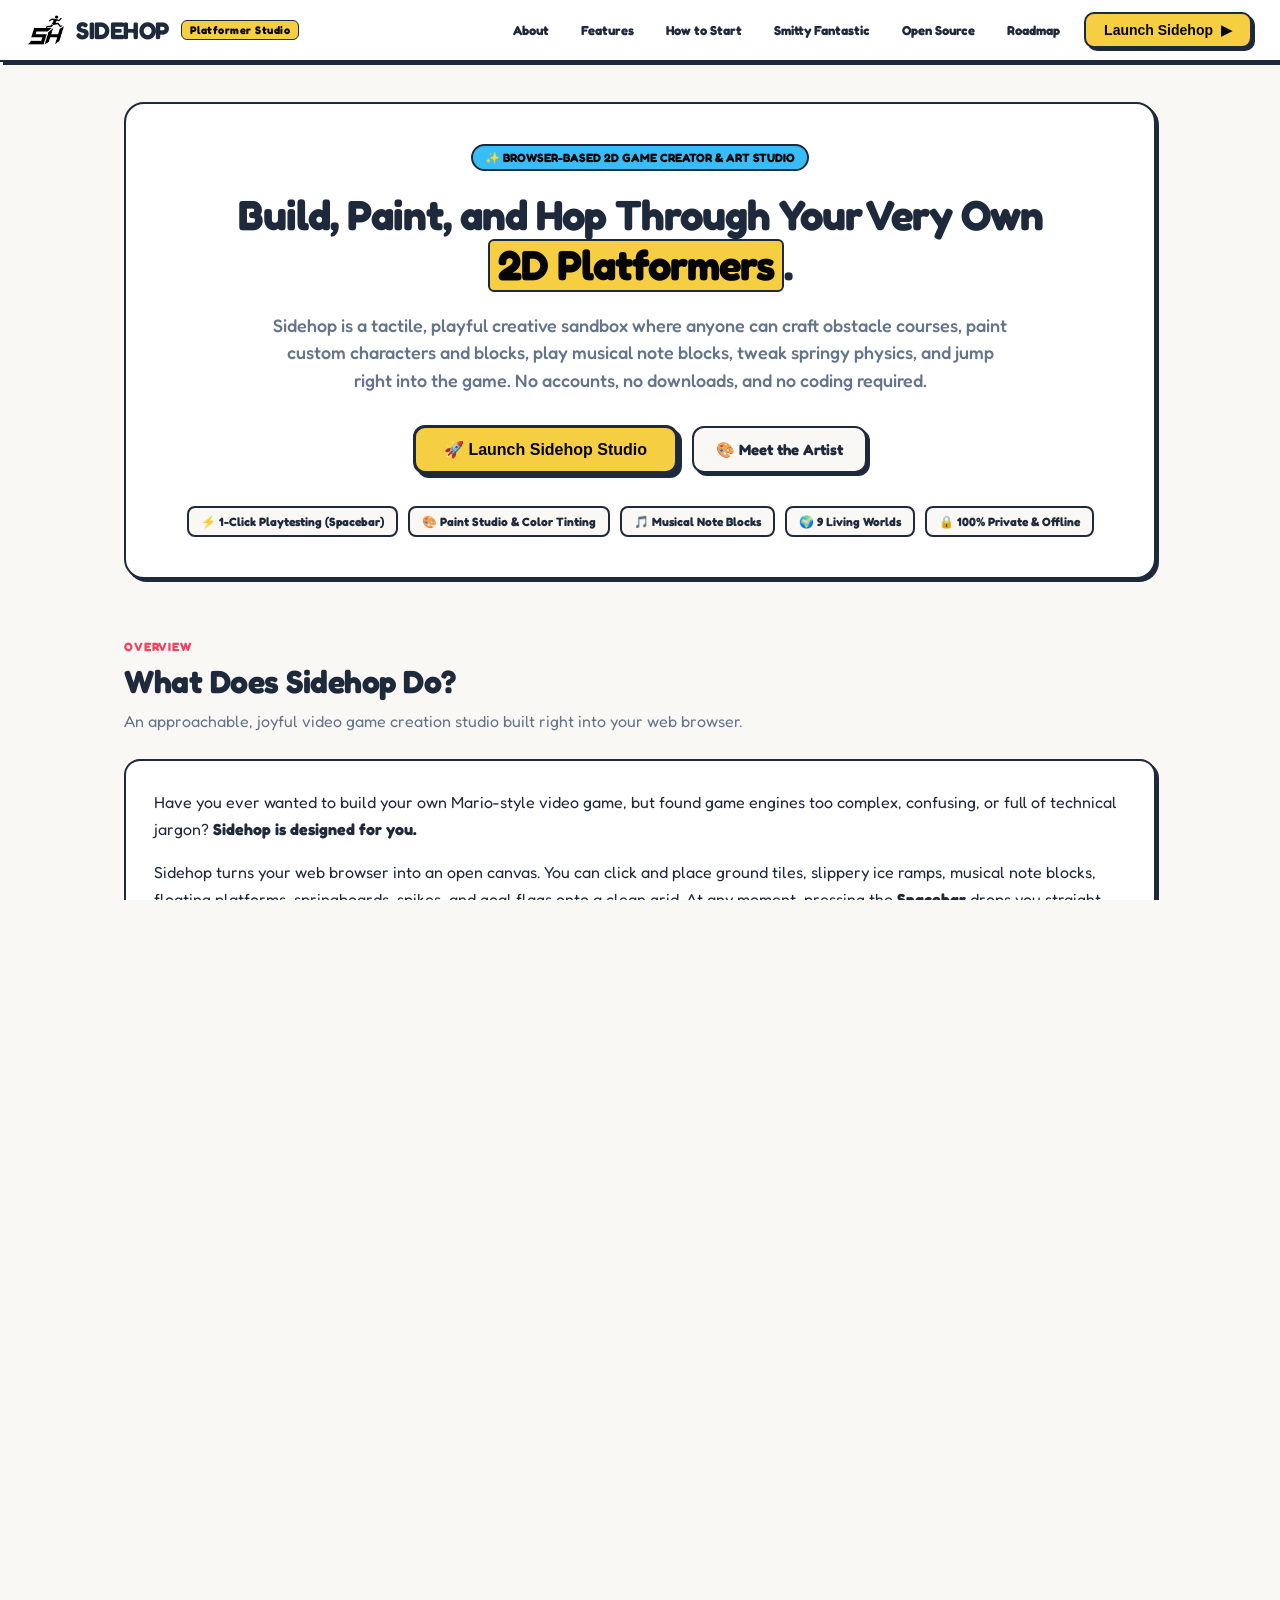
==== index.standalone.html @ beb6cb9c "Make Music Note Block play a varied 16-note melodic progression across bounces and block heights" ====
<!DOCTYPE html>
<html lang="en">
<head>
  <meta charset="UTF-8">
  <meta name="viewport" content="width=device-width, initial-scale=1.0">
  <title>Sidehop — 2D Platformer Creator & Personalization Studio</title>
  <meta name="description" content="Sidehop — A 2D platformer creator and playful personalization studio.">
  <meta property="og:title" content="Sidehop — 2D Platformer Creator">
  <meta property="og:description" content="Build, paint, tune, and play 2D platformers in your browser. No accounts, no servers.">
  <meta property="og:image" content="og.png">
  <link rel="icon" href="icon.svg" type="image/svg+xml">
  <link rel="manifest" href="manifest.webmanifest">
  <link rel="apple-touch-icon" href="icon-180.png">
  <meta name="theme-color" content="#FFE600">
  <style>
/* Sidehop Modern Playful Toy Workbench Theme & Multi-Theme System */

@import url('https://fonts.googleapis.com/css2?family=Fredoka:wght@400;600;700&family=Space+Grotesk:wght@500;700&display=swap');

:root {
  --theme-name: "grass";
  --bg-cream: #FAF8F5;
  --bg-panel: #FFFFFF;
  --header-bg: #FFFFFF;
  --ink-black: #1E293B;
  --border-color: #1E293B;
  --shadow-color: #1E293B;
  --text-muted: #64748B;
  --border-subtle: #E2E8F0;
  --border-thick: 2.5px solid var(--border-color);
  --shadow-hard: 3px 3px 0px var(--shadow-color);
  --shadow-hover: 4px 4px 0px var(--shadow-color);
  --shadow-active: 1px 1px 0px var(--shadow-color);

  /* Refined, softer palette that's friendly and comfortable on the eyes */
  --accent-sun: #F5CE42;
  --accent-sky: #38BDF8;
  --accent-rose: #F43F5E;
  --accent-mint: #10B981;
  --accent-purple: #A855F7;
  --accent-slate: #64748B;
  --hazard-red: #EF4444;

  /* Aliases for backwards compatibility */
  --canary-yellow: var(--accent-sun);
  --cyber-cyan: var(--accent-sky);
  --bubblegum-pink: var(--accent-rose);
  --mint-green: var(--accent-mint);
  --lavender: var(--accent-purple);
}

/* 1. SNOWY THEME */
body[data-theme="snowy"] {
  --theme-name: "snowy";
  --bg-cream: #EFF6FB;
  --bg-panel: #FFFFFF;
  --header-bg: #E1EFF8;
  --ink-black: #0F172A;
  --border-color: #334155;
  --shadow-color: #334155;
  --text-muted: #475569;
  --border-subtle: #CBD5E1;
  --accent-sun: #7DD3FC;
  --accent-sky: #0284C7;
  --accent-rose: #38BDF8;
  --accent-mint: #0EA5E9;
}

/* 2. NIGHT THEME (Clean Dark Mode) */
body[data-theme="night"] {
  --theme-name: "night";
  --bg-cream: #0B0F19;
  --bg-panel: #161F30;
  --header-bg: #111827;
  --ink-black: #F8FAFC;
  --border-color: #475569;
  --shadow-color: #020617;
  --text-muted: #94A3B8;
  --border-subtle: #334155;
  --border-thick: 2px solid #475569;
  --shadow-hard: 3px 3px 0px #020617;
  --shadow-hover: 4px 4px 0px #020617;
  --accent-sun: #FBBF24;
  --accent-sky: #38BDF8;
  --accent-rose: #F43F5E;
  --accent-mint: #34D399;
}

body[data-theme="night"] .neo-btn {
  background-color: #1E293B;
  color: #F8FAFC;
}

body[data-theme="night"] .neo-btn:hover {
  background-color: #334155;
}

body[data-theme="night"] .tool-drawer,
body[data-theme="night"] .neo-modal-box,
body[data-theme="night"] .neo-dialog,
body[data-theme="night"] .about-credit-card,
body[data-theme="night"] .about-tab-btn,
body[data-theme="night"] .theme-card {
  background-color: #161F30;
  color: #F8FAFC;
}

body[data-theme="night"] .theme-name {
  color: #FFFFFF !important;
}

body[data-theme="night"] .about-credit-desc,
body[data-theme="night"] .theme-sub {
  color: #CBD5E1 !important;
}

body[data-theme="night"] .palette-item,
body[data-theme="night"] button.palette-item {
  background-color: #1E293B;
  color: #FFFFFF !important;
  border-color: #475569;
}

body[data-theme="night"] .palette-item .palette-name,
body[data-theme="night"] .palette-item span {
  color: #FFFFFF !important;
}

body[data-theme="night"] .drawer-tips {
  background-color: #161F30;
  border-color: #475569;
  color: #FFFFFF !important;
}

body[data-theme="night"] .drawer-tips summary {
  color: #FFFFFF !important;
}

body[data-theme="night"] .drawer-tips-content {
  color: #E2E8F0 !important;
  border-top-color: #475569;
}

/* 3. CHROME THEME (Metallic Cyber) */
body[data-theme="chrome"] {
  --theme-name: "chrome";
  --bg-cream: #E2E8F0;
  --bg-panel: #F8FAFC;
  --header-bg: #CBD5E1;
  --ink-black: #0F172A;
  --border-color: #1E293B;
  --shadow-color: #475569;
  --text-muted: #64748B;
  --border-subtle: #CBD5E1;
  --accent-sun: #94A3B8;
  --accent-sky: #64748B;
  --accent-rose: #475569;
  --accent-mint: #0EA5E9;
}

/* 4. 8-BIT THEME (NES Arcade) */
body[data-theme="8-bit"] {
  --theme-name: "8-bit";
  --bg-cream: #ECE5CE;
  --bg-panel: #FAF8EE;
  --header-bg: #DFD5B8;
  --ink-black: #101010;
  --border-color: #101010;
  --shadow-color: #101010;
  --text-muted: #505050;
  --border-subtle: #D8D0B8;
  --border-thick: 3px solid #101010;
  --shadow-hard: 3px 3px 0px #101010;
  --accent-sun: #F8B800;
  --accent-sky: #00A800;
  --accent-rose: #D82800;
  --accent-mint: #008888;
}

/* 5. JUNGLE THEME (Rainforest Canopy) */
body[data-theme="jungle"] {
  --theme-name: "jungle";
  --bg-cream: #F0F6F0;
  --bg-panel: #FBFDFB;
  --header-bg: #DCE8DC;
  --ink-black: #1B3828;
  --border-color: #1B3828;
  --shadow-color: #1B3828;
  --text-muted: #2D6A4F;
  --border-subtle: #C8DDC8;
  --accent-sun: #52B788;
  --accent-sky: #74C69D;
  --accent-rose: #E76F51;
  --accent-mint: #2D6A4F;
}

/* 6. NEON OVER BLACK THEME (High Contrast Deep Black & Neon) */
body[data-theme="neon"] {
  --theme-name: "neon";
  --bg-cream: #030305;
  --bg-panel: #0A0A12;
  --header-bg: #050508;
  --ink-black: #FFFFFF;
  --border-color: #00E5FF;
  --shadow-color: #FF007F;
  --text-muted: #7DD3FC;
  --border-subtle: #1E293B;
  --border-thick: 2px solid #00E5FF;
  --shadow-hard: 3px 3px 0px #FF007F;
  --shadow-hover: 4px 4px 0px #FF007F;
  --accent-sun: #FFE600;
  --accent-sky: #00E5FF;
  --accent-rose: #FF007F;
  --accent-mint: #00FF66;
}

body[data-theme="neon"] .neo-btn {
  background-color: #10101C;
  color: #FFFFFF;
  border-color: #00E5FF;
}

body[data-theme="neon"] .neo-btn:hover {
  background-color: #1A1A2E;
}

body[data-theme="neon"] .tool-drawer,
body[data-theme="neon"] .neo-modal-box,
body[data-theme="neon"] .neo-dialog,
body[data-theme="neon"] .about-credit-card,
body[data-theme="neon"] .about-tab-btn,
body[data-theme="neon"] .theme-card {
  background-color: #0A0A12;
  color: #FFFFFF;
  border-color: #00E5FF;
}

body[data-theme="neon"] .theme-name {
  color: #FFFFFF !important;
}

body[data-theme="neon"] .about-credit-desc,
body[data-theme="neon"] .theme-sub {
  color: #CBD5E1 !important;
}

body[data-theme="neon"] .palette-item,
body[data-theme="neon"] button.palette-item {
  background-color: #0E0E1A;
  color: #FFFFFF !important;
  border-color: #00E5FF;
}

body[data-theme="neon"] .palette-item .palette-name,
body[data-theme="neon"] .palette-item span {
  color: #FFFFFF !important;
}

body[data-theme="neon"] .drawer-tips {
  background-color: #0A0A12;
  border-color: #00E5FF;
  color: #FFFFFF !important;
}

body[data-theme="neon"] .drawer-tips summary {
  color: #FFFFFF !important;
}

body[data-theme="neon"] .drawer-tips-content {
  color: #E2E8F0 !important;
  border-top-color: #00E5FF;
}

/* 7. ATLANTIS UNDERWATER THEME (Deep Ocean Light) */
body[data-theme="atlantis"] {
  --theme-name: "atlantis";
  --bg-cream: #041B2D;
  --bg-panel: #072B47;
  --header-bg: #031524;
  --ink-black: #E0F2FE;
  --border-color: #38BDF8;
  --shadow-color: #020D17;
  --text-muted: #7DD3FC;
  --border-subtle: #0C385C;
  --border-thick: 2px solid #38BDF8;
  --shadow-hard: 3px 3px 0px #020D17;
  --shadow-hover: 4px 4px 0px #020D17;
  --accent-sun: #38BDF8;
  --accent-sky: #0284C7;
  --accent-rose: #F43F5E;
  --accent-mint: #2DD4BF;
}

body[data-theme="atlantis"] .neo-btn {
  background-color: #0C385C;
  color: #E0F2FE;
  border-color: #38BDF8;
}

body[data-theme="atlantis"] .neo-btn:hover {
  background-color: #124A78;
}

body[data-theme="atlantis"] .tool-drawer,
body[data-theme="atlantis"] .neo-modal-box,
body[data-theme="atlantis"] .neo-dialog,
body[data-theme="atlantis"] .about-credit-card,
body[data-theme="atlantis"] .about-tab-btn,
body[data-theme="atlantis"] .theme-card {
  background-color: #072B47;
  color: #E0F2FE;
  border-color: #38BDF8;
}

body[data-theme="atlantis"] .theme-name {
  color: #FFFFFF !important;
}

body[data-theme="atlantis"] .about-credit-desc,
body[data-theme="atlantis"] .theme-sub {
  color: #BAE6FD !important;
}

body[data-theme="atlantis"] .palette-item,
body[data-theme="atlantis"] button.palette-item {
  background-color: #07233B;
  color: #FFFFFF !important;
  border-color: #38BDF8;
}

body[data-theme="atlantis"] .palette-item .palette-name,
body[data-theme="atlantis"] .palette-item span {
  color: #FFFFFF !important;
}

body[data-theme="atlantis"] .drawer-tips {
  background-color: #072B47;
  border-color: #38BDF8;
  color: #FFFFFF !important;
}

body[data-theme="atlantis"] .drawer-tips summary {
  color: #FFFFFF !important;
}

body[data-theme="atlantis"] .drawer-tips-content {
  color: #E2E8F0 !important;
  border-top-color: #38BDF8;
}

/* 8. MIXED MEDIA THEME (Paper Collage & Warm Art) */
body[data-theme="mixed"] {
  --theme-name: "mixed";
  --bg-cream: #FDF6E2;
  --bg-panel: #FFFDF7;
  --header-bg: #F4E7CA;
  --ink-black: #262626;
  --border-color: #3F3F46;
  --shadow-color: #71717A;
  --text-muted: #78716C;
  --border-subtle: #E7E5E4;
  --accent-sun: #F59E0B;
  --accent-sky: #0284C7;
  --accent-rose: #E11D48;
  --accent-mint: #059669;
}

/* Unified Dark Theme Readability Rules (Night, Neon over Black, Atlantis) */
body[data-theme="night"] .editor-context-menu,
body[data-theme="neon"] .editor-context-menu,
body[data-theme="atlantis"] .editor-context-menu {
  background-color: var(--bg-panel);
  border-color: var(--border-color);
  box-shadow: var(--shadow-hard);
  color: var(--ink-black);
}

body[data-theme="night"] .canvas-nav-controls,
body[data-theme="neon"] .canvas-nav-controls,
body[data-theme="atlantis"] .canvas-nav-controls {
  background-color: var(--bg-panel);
  border-color: var(--border-color);
  box-shadow: var(--shadow-hard);
}

body[data-theme="night"] .canvas-nav-controls .neo-btn,
body[data-theme="neon"] .canvas-nav-controls .neo-btn,
body[data-theme="atlantis"] .canvas-nav-controls .neo-btn {
  background-color: var(--bg-cream);
  border-color: var(--border-color);
  color: var(--ink-black);
}

body[data-theme="night"] .action-variant-pill,
body[data-theme="neon"] .action-variant-pill,
body[data-theme="atlantis"] .action-variant-pill {
  background-color: var(--bg-cream);
  border-color: var(--border-color);
  color: var(--ink-black);
}

body[data-theme="night"] .action-variant-pill.active,
body[data-theme="neon"] .action-variant-pill.active,
body[data-theme="atlantis"] .action-variant-pill.active {
  background-color: var(--accent-rose);
  color: #FFFFFF !important;
}

body[data-theme="night"] .bg-theme-card,
body[data-theme="neon"] .bg-theme-card,
body[data-theme="atlantis"] .bg-theme-card {
  background-color: var(--bg-cream);
  border-color: var(--border-color);
  color: var(--ink-black);
}

body[data-theme="night"] .about-tab-btn,
body[data-theme="neon"] .about-tab-btn,
body[data-theme="atlantis"] .about-tab-btn {
  background-color: var(--bg-cream);
  border-color: var(--border-color);
  color: var(--ink-black);
}

body[data-theme="night"] .about-tab-btn.active,
body[data-theme="neon"] .about-tab-btn.active,
body[data-theme="atlantis"] .about-tab-btn.active {
  background-color: var(--accent-sun);
  color: #050508 !important;
}

body[data-theme="night"] .about-tab-btn:hover,
body[data-theme="neon"] .about-tab-btn:hover,
body[data-theme="atlantis"] .about-tab-btn:hover {
  background-color: var(--accent-sun);
  color: #050508 !important;
}

body[data-theme="night"] .about-credit-title,
body[data-theme="neon"] .about-credit-title,
body[data-theme="atlantis"] .about-credit-title {
  color: var(--ink-black);
}

body[data-theme="night"] .about-credit-role,
body[data-theme="neon"] .about-credit-role,
body[data-theme="atlantis"] .about-credit-role {
  background-color: var(--bg-cream);
  color: var(--ink-black);
  border-color: var(--border-color);
}

body[data-theme="night"] .about-credit-desc,
body[data-theme="neon"] .about-credit-desc,
body[data-theme="atlantis"] .about-credit-desc {
  color: var(--text-muted) !important;
}

body[data-theme="night"] .about-colophon-bottom,
body[data-theme="neon"] .about-colophon-bottom,
body[data-theme="atlantis"] .about-colophon-bottom {
  border-top-color: var(--border-subtle);
}

body[data-theme="night"] .about-logo-bottom,
body[data-theme="neon"] .about-logo-bottom,
body[data-theme="atlantis"] .about-logo-bottom {
  background-color: var(--bg-cream);
  border-color: var(--border-color);
  box-shadow: var(--shadow-hard);
}

body[data-theme="night"] .about-colophon-title,
body[data-theme="neon"] .about-colophon-title,
body[data-theme="atlantis"] .about-colophon-title {
  color: var(--ink-black);
}

body[data-theme="night"] .about-colophon-sub,
body[data-theme="neon"] .about-colophon-sub,
body[data-theme="atlantis"] .about-colophon-sub {
  color: var(--text-muted);
}

* {
  box-sizing: border-box;
  margin: 0;
  padding: 0;
  user-select: none;
}

html, body {
  height: 100vh;
  max-height: 100vh;
  width: 100vw;
  overflow: hidden; /* Strict containment: no window scrolling */
}

body {
  font-family: 'Fredoka', 'Space Grotesk', sans-serif;
  background-color: var(--bg-cream);
  color: var(--ink-black);
  display: flex;
  flex-direction: column;
  background-image: radial-gradient(rgba(30, 41, 59, 0.08) 1.5px, transparent 1.5px);
  background-size: 24px 24px;
}

/* TOP HEADER */
.neo-header {
  display: flex;
  align-items: center;
  justify-content: space-between;
  height: 56px;
  min-height: 56px;
  max-height: 56px;
  padding: 6px 14px;
  background-color: var(--header-bg);
  border-bottom: var(--border-thick);
  box-shadow: 0 2px 0px rgba(0, 0, 0, 0.05);
  z-index: 100;
  gap: 8px;
  flex-wrap: nowrap;
  width: 100vw;
  max-width: 100vw;
  box-sizing: border-box;
}

.logo-group {
  display: flex;
  align-items: center;
  gap: 8px;
  flex-shrink: 0;
}

.header-logo-img {
  height: 32px;
  width: auto;
  object-fit: contain;
  filter: drop-shadow(1px 1px 0px rgba(0, 0, 0, 0.3));
  transition: transform 0.15s ease;
}

.header-logo-img:hover {
  transform: scale(1.08) rotate(-2deg);
}

.logo-title {
  font-size: 19px;
  font-weight: 700;
  letter-spacing: -0.5px;
  text-transform: uppercase;
  color: var(--ink-black);
  white-space: nowrap;
}

.header-controls {
  display: flex;
  align-items: center;
  gap: 4px;
  flex-wrap: nowrap;
  flex-shrink: 1;
  max-width: calc(100vw - 160px);
  overflow-x: auto;
  scrollbar-width: none;
  -ms-overflow-style: none;
}

.header-controls::-webkit-scrollbar {
  display: none;
}

/* BUTTONS */
.neo-btn {
  font-family: inherit;
  font-size: 12px;
  font-weight: 700;
  padding: 5px 9px;
  border-radius: 8px;
  border: var(--border-thick);
  box-shadow: var(--shadow-hard);
  background-color: var(--bg-panel);
  color: var(--ink-black);
  cursor: pointer;
  display: inline-flex;
  align-items: center;
  gap: 4px;
  white-space: nowrap;
  flex-shrink: 0;
  transition: transform 0.08s ease, box-shadow 0.08s ease, background-color 0.1s ease;
}

.neo-btn:hover {
  transform: translate(-1px, -1px);
  box-shadow: var(--shadow-hover);
}

.neo-btn:active {
  transform: translate(2px, 2px);
  box-shadow: var(--shadow-active);
}

.neo-btn-primary {
  background-color: var(--accent-sun);
  color: #1E293B;
  font-size: 13.5px;
}

.neo-btn-rec {
  background-color: #FFF;
  color: var(--hazard-red);
}

.neo-btn-rec.active {
  background-color: var(--hazard-red);
  color: #FFF;
  animation: pulseRec 1s infinite alternate;
}

@keyframes pulseRec {
  from { transform: scale(1); }
  to { transform: scale(1.04); }
}

.neo-btn-accent {
  background-color: var(--accent-sky);
  color: #050508;
  font-weight: 800;
}

.neo-btn-cyan {
  background-color: var(--accent-sky);
  color: #050508;
  font-weight: 800;
}

.neo-btn-pink {
  background-color: var(--accent-rose);
  color: #FFFFFF !important;
  font-weight: 800;
}

/* Light themes: bright colored buttons have high-contrast dark text */
.neo-btn-primary,
.neo-btn.neo-btn-primary,
.neo-btn-accent,
.neo-btn.neo-btn-accent,
.neo-btn-cyan,
.neo-btn.neo-btn-cyan,
.neo-btn.neo-btn-accent span,
.neo-btn.neo-btn-primary span,
.neo-btn.neo-btn-cyan span {
  color: #050508;
  font-weight: 800;
}

/* Dark themes (Night, Neon over Black, Atlantis): all buttons use dark panel backgrounds,
   so PLAY TEST, Home & Bio, Demo, FILL, Character, Reset, Save HTML, and all .neo-btn variants
   switch their text color to crisp white (#FFFFFF) for effortless readability */
body[data-theme="night"] .neo-btn,
body[data-theme="night"] .neo-btn span,
body[data-theme="night"] .neo-btn.neo-btn-accent,
body[data-theme="night"] .neo-btn.neo-btn-primary,
body[data-theme="night"] .neo-btn.neo-btn-cyan,
body[data-theme="night"] .neo-btn.neo-btn-pink,
body[data-theme="night"] .neo-btn.neo-btn-accent span,
body[data-theme="night"] .neo-btn.neo-btn-primary span,
body[data-theme="night"] .neo-btn.neo-btn-cyan span,
body[data-theme="night"] .neo-btn.neo-btn-pink span,
body[data-theme="neon"] .neo-btn,
body[data-theme="neon"] .neo-btn span,
body[data-theme="neon"] .neo-btn.neo-btn-accent,
body[data-theme="neon"] .neo-btn.neo-btn-primary,
body[data-theme="neon"] .neo-btn.neo-btn-cyan,
body[data-theme="neon"] .neo-btn.neo-btn-pink,
body[data-theme="neon"] .neo-btn.neo-btn-accent span,
body[data-theme="neon"] .neo-btn.neo-btn-primary span,
body[data-theme="neon"] .neo-btn.neo-btn-cyan span,
body[data-theme="neon"] .neo-btn.neo-btn-pink span,
body[data-theme="atlantis"] .neo-btn,
body[data-theme="atlantis"] .neo-btn span,
body[data-theme="atlantis"] .neo-btn.neo-btn-accent,
body[data-theme="atlantis"] .neo-btn.neo-btn-primary,
body[data-theme="atlantis"] .neo-btn.neo-btn-cyan,
body[data-theme="atlantis"] .neo-btn.neo-btn-pink,
body[data-theme="atlantis"] .neo-btn.neo-btn-accent span,
body[data-theme="atlantis"] .neo-btn.neo-btn-primary span,
body[data-theme="atlantis"] .neo-btn.neo-btn-cyan span,
body[data-theme="atlantis"] .neo-btn.neo-btn-pink span {
  color: #FFFFFF !important;
  font-weight: 800;
}

/* Disabled buttons in dark themes remain cleanly legible */
body[data-theme="night"] .neo-btn:disabled,
body[data-theme="neon"] .neo-btn:disabled,
body[data-theme="atlantis"] .neo-btn:disabled {
  opacity: 0.65 !important;
  color: #94A3B8 !important;
  background-color: #141A28 !important;
  border-color: #334155 !important;
}

body[data-theme="night"] .neo-btn:disabled span,
body[data-theme="neon"] .neo-btn:disabled span,
body[data-theme="atlantis"] .neo-btn:disabled span {
  color: #94A3B8 !important;
}

/* WORKBENCH LAYOUT */
.workbench-container {
  display: flex;
  flex: 1;
  height: calc(100vh - 56px);
  max-height: calc(100vh - 56px);
  position: relative;
  overflow: hidden;
  padding: 10px 16px;
  gap: 16px;
  align-items: center;
  justify-content: flex-start;
}

/* TOOL DRAWER (LEFT PALETTE) */
.tool-drawer {
  background-color: var(--bg-panel);
  border: var(--border-thick);
  border-radius: 14px;
  box-shadow: var(--shadow-hard);
  padding: 10px 8px;
  display: flex;
  flex-direction: column;
  gap: 6px;
  width: 172px;
  max-height: 100%;
  overflow-y: auto;
  overflow-x: hidden;
  scrollbar-width: thin;
  scrollbar-color: var(--canary-yellow) transparent;
  transition: transform 0.25s cubic-bezier(0.175, 0.885, 0.32, 1.275), opacity 0.2s ease;
  z-index: 50;
  flex-shrink: 0;
}

.tool-drawer::-webkit-scrollbar {
  width: 4px;
}

.tool-drawer::-webkit-scrollbar-thumb {
  background: var(--canary-yellow);
  border-radius: 4px;
}

.tool-drawer.minimized {
  transform: translateX(-220px);
  opacity: 0;
  pointer-events: none;
  position: absolute;
}

.drawer-title {
  font-size: 11px;
  font-weight: 700;
  text-transform: uppercase;
  letter-spacing: 0.5px;
  color: var(--ink-black);
  border-bottom: 2px dashed #DDD;
  padding-bottom: 2px;
  margin-top: 2px;
}

.palette-grid {
  display: grid;
  grid-template-columns: 1fr 1fr;
  gap: 5px;
}

.palette-slot {
  position: relative;
  display: flex;
}

.palette-slot .palette-item {
  flex: 1;
  width: 100%;
}

.palette-triangle-btn {
  position: absolute;
  top: 2px;
  right: 2px;
  width: 16px;
  height: 16px;
  border-radius: 4px;
  background: var(--ink-black);
  color: #FFF;
  border: none;
  font-size: 10px;
  line-height: 1;
  display: flex;
  align-items: center;
  justify-content: center;
  cursor: pointer;
  z-index: 2;
  transition: transform 0.12s ease, background 0.12s ease;
  padding: 0;
}

.palette-triangle-btn:hover {
  background: var(--bubblegum-pink);
  transform: scale(1.15);
}

.palette-triangle-btn.active {
  background: var(--bubblegum-pink);
  transform: rotate(180deg);
}

.palette-item {
  display: flex;
  flex-direction: column;
  align-items: center;
  justify-content: center;
  padding: 5px 2px;
  border-radius: 8px;
  border: 2px solid var(--ink-black);
  background-color: var(--bg-cream);
  color: var(--ink-black);
  box-shadow: 2px 2px 0 var(--ink-black);
  cursor: pointer;
  transition: all 0.1s ease;
  font-size: 10px;
  font-weight: 700;
  text-align: center;
  min-height: 38px;
}

.palette-item .palette-name,
.palette-item span {
  color: inherit;
}

.palette-item:hover {
  transform: scale(1.04);
  background-color: var(--canary-yellow);
  color: #000000 !important;
}

.palette-item.active {
  background-color: var(--cyber-cyan);
  box-shadow: 1px 1px 0 var(--ink-black);
  transform: translate(1px, 1px);
  color: #000000 !important;
}

.palette-icon {
  font-size: 17px;
  line-height: 1.1;
  margin-bottom: 2px;
}

/* CANVAS STAGE */
.canvas-wrapper {
  position: absolute;
  border: var(--border-thick);
  border-radius: 14px;
  box-shadow: 5px 5px 0px var(--ink-black);
  background-color: #FAF8F5;
  overflow: visible;
  display: flex;
  align-items: center;
  justify-content: center;
  min-width: 480px;
  min-height: 320px;
}

#game-canvas {
  display: block;
  width: 100%;
  height: 100%;
  border-radius: 11px;
  image-rendering: pixelated;
  image-rendering: crisp-edges;
  background-color: #FAF8F5;
}

/* INTERACTIVE CORNER & EDGE RESIZE HANDLES */
.frame-resize-handle {
  position: absolute;
  width: 16px;
  height: 16px;
  background-color: var(--canary-yellow);
  border: 2.5px solid var(--ink-black);
  border-radius: 5px;
  box-shadow: 2px 2px 0px var(--ink-black);
  z-index: 85;
  transition: transform 0.1s ease, background-color 0.1s ease;
}

.frame-resize-handle:hover,
.frame-resize-handle.dragging {
  background-color: var(--cyber-cyan);
  transform: scale(1.22);
}

.frame-resize-handle.handle-nw {
  top: -9px;
  left: -9px;
  cursor: nwse-resize;
}

.frame-resize-handle.handle-ne {
  top: -9px;
  right: -9px;
  cursor: nesw-resize;
}

.frame-resize-handle.handle-sw {
  bottom: -9px;
  left: -9px;
  cursor: nesw-resize;
}

.frame-resize-handle.handle-se {
  bottom: -9px;
  right: -9px;
  cursor: nwse-resize;
}

.frame-resize-edge {
  position: absolute;
  z-index: 80;
}

.frame-resize-edge.edge-n {
  top: -6px;
  left: 10px;
  right: 10px;
  height: 10px;
  cursor: ns-resize;
}

.frame-resize-edge.edge-s {
  bottom: -6px;
  left: 10px;
  right: 10px;
  height: 10px;
  cursor: ns-resize;
}

.frame-resize-edge.edge-e {
  right: -6px;
  top: 10px;
  bottom: 10px;
  width: 10px;
  cursor: ew-resize;
}

.frame-resize-edge.edge-w {
  left: -6px;
  top: 10px;
  bottom: 10px;
  width: 10px;
  cursor: ew-resize;
}

/* STRETCHED FRAME (FIT SCREEN MINUS HEADER) */
.workbench-container.frame-stretched {
  padding: 0 !important;
  gap: 0 !important;
  width: 100vw !important;
  height: calc(100vh - 56px) !important;
  max-height: calc(100vh - 56px) !important;
  overflow: hidden !important;
}

.workbench-container.frame-stretched .canvas-wrapper {
  left: 0 !important;
  top: 0 !important;
  width: 100% !important;
  height: 100% !important;
  max-width: 100vw !important;
  max-height: calc(100vh - 56px) !important;
  border: none !important;
  border-radius: 0 !important;
  box-shadow: none !important;
  margin: 0 !important;
  padding: 0 !important;
  flex: 1 !important;
  aspect-ratio: auto !important;
}

.workbench-container.frame-stretched .frame-resize-handle,
.workbench-container.frame-stretched .frame-resize-edge {
  display: none !important;
}

/* When stretched in Edit Mode, float the tool drawer cleanly so all tools remain instantly accessible */
.workbench-container.frame-stretched .tool-drawer {
  position: absolute;
  top: 12px;
  left: 12px;
  z-index: 90;
  max-height: calc(100vh - 80px);
  box-shadow: 4px 4px 0 var(--shadow-color);
}

/* THEME SELECTOR MODAL */
.theme-grid {
  display: grid;
  grid-template-columns: repeat(auto-fill, minmax(160px, 1fr));
  gap: 12px;
  margin-top: 10px;
}

.theme-card {
  background: var(--bg-panel);
  border: 2px solid var(--border-color);
  border-radius: 12px;
  padding: 10px;
  cursor: pointer;
  box-shadow: 2px 2px 0 var(--shadow-color);
  display: flex;
  flex-direction: column;
  gap: 6px;
  text-align: left;
  transition: transform 0.1s ease, box-shadow 0.1s ease, border-color 0.1s ease;
  font-family: inherit;
  color: var(--ink-black);
}

.theme-card:hover {
  transform: translateY(-2px);
  box-shadow: 4px 4px 0 var(--shadow-color);
}

.theme-card.active {
  border-color: var(--accent-sun);
  outline: 3px solid var(--accent-sun);
  background: rgba(245, 206, 66, 0.1);
}

.theme-preview {
  height: 54px;
  border-radius: 8px;
  border: 1.5px solid var(--border-color);
  display: flex;
  align-items: center;
  justify-content: center;
}

.theme-emoji {
  font-size: 26px;
  filter: drop-shadow(1px 1px 0 rgba(0,0,0,0.3));
}

.theme-name {
  font-weight: 700;
  font-size: 13px;
  color: var(--ink-black);
}

.theme-sub {
  font-size: 11px;
  color: #64748B;
  line-height: 1.3;
}

.workbench-container.frame-stretched #game-canvas {
  width: 100% !important;
  height: 100% !important;
  max-width: none !important;
  max-height: none !important;
  border-radius: 0 !important;
}

/* FLOATING STRETCH FRAME BUTTON (IN PLAY MODE) */
.stage-stretch-btn {
  position: absolute;
  top: 14px;
  right: 14px;
  width: 44px;
  height: 44px;
  border-radius: 12px;
  border: var(--border-thick);
  box-shadow: var(--shadow-hard);
  background-color: var(--canary-yellow);
  color: #050508 !important;
  cursor: pointer;
  display: flex;
  align-items: center;
  justify-content: center;
  font-size: 22px;
  font-weight: 800;
  z-index: 70;
  transition: transform 0.08s ease, box-shadow 0.08s ease, background-color 0.1s ease;
}

.stage-stretch-btn:hover {
  transform: translate(-1px, -1px);
  box-shadow: var(--shadow-hover);
  background-color: var(--mint-green);
}

.stage-stretch-btn:active {
  transform: translate(2px, 2px);
  box-shadow: var(--shadow-active);
}

/* FLOATING EDIT MODE HUD */
.floating-hud {
  position: absolute;
  top: 14px;
  right: 14px;
  display: flex;
  gap: 8px;
  z-index: 60;
}

/* FLOATING ACTION CARD ON SELECTED ENTITY (FRAME-SAFE) */
.entity-action-card {
  position: absolute;
  background-color: var(--bg-panel);
  border: var(--border-thick);
  border-radius: 14px;
  box-shadow: var(--shadow-hard);
  padding: 8px 12px;
  display: none;
  flex-direction: column;
  gap: 8px;
  z-index: 90;
  pointer-events: auto;
  width: max-content;
  max-width: calc(100% - 24px);
  box-sizing: border-box;
}

.entity-action-card.active {
  display: flex;
  animation: cardFadeIn 0.12s ease-out;
}

@keyframes cardFadeIn {
  from { opacity: 0; transform: scale(0.92); }
  to { opacity: 1; transform: scale(1); }
}

.action-card-header {
  display: flex;
  justify-content: space-between;
  align-items: center;
  border-bottom: 2px dashed var(--border-subtle);
  padding-bottom: 4px;
  width: 100%;
  box-sizing: border-box;
  gap: 12px;
}

.action-entity-badge {
  font-size: 11px;
  font-weight: 800;
  text-transform: uppercase;
  background-color: var(--canary-yellow);
  color: #050508 !important;
  padding: 2px 6px;
  border-radius: 6px;
  border: 1px solid var(--border-color);
  white-space: nowrap;
}

.action-group-hint {
  font-size: 11px;
  color: var(--text-muted);
  font-weight: 700;
  white-space: nowrap;
}

.action-card-close {
  background: none;
  border: none;
  font-size: 18px;
  font-weight: 700;
  cursor: pointer;
  line-height: 1;
  padding: 0 4px;
  color: var(--text-muted);
  margin-left: auto;
}

.action-card-close:hover {
  color: var(--hazard-red);
}

.action-card-buttons {
  display: flex;
  gap: 8px;
  flex-wrap: wrap;
  align-items: center;
  box-sizing: border-box;
}

.action-card-buttons .neo-btn {
  white-space: nowrap;
  flex-shrink: 0;
}

/* FLOATING ON-SCREEN NAVIGATION CONTROLS (EDIT MODE) */
.canvas-nav-controls {
  position: absolute;
  bottom: 14px;
  right: 14px;
  display: flex;
  flex-direction: column;
  align-items: center;
  gap: 4px;
  background-color: var(--bg-panel);
  border: var(--border-thick);
  border-radius: 12px;
  padding: 6px;
  box-shadow: var(--shadow-hard);
  z-index: 60;
  transition: opacity 0.2s ease, transform 0.2s ease;
}

.canvas-nav-controls.hidden {
  opacity: 0;
  pointer-events: none;
  transform: scale(0.9);
}

.nav-horizontal-row {
  display: flex;
  gap: 4px;
  align-items: center;
}

.nav-mini-btn {
  width: 28px;
  height: 28px;
  display: flex;
  align-items: center;
  justify-content: center;
  font-size: 12px;
  font-weight: 700;
  background-color: var(--bg-cream);
  border: 2px solid var(--ink-black);
  border-radius: 6px;
  cursor: pointer;
  box-shadow: 1px 1px 0 var(--ink-black);
  transition: all 0.08s ease;
}

.nav-mini-btn:hover {
  background-color: var(--canary-yellow);
  transform: translate(-1px, -1px);
  box-shadow: 2px 2px 0 var(--ink-black);
}

.nav-mini-btn:active {
  transform: translate(1px, 1px);
  box-shadow: none;
}

.nav-recenter-btn {
  background-color: var(--cyber-cyan);
  font-size: 14px;
}

.drawer-tips {
  font-size: 10.5px;
  color: var(--ink-black);
  margin-top: auto;
  line-height: 1.4;
  background: var(--bg-cream);
  padding: 6px 8px;
  border-radius: 8px;
  border: 2px solid var(--ink-black);
  box-shadow: 2px 2px 0 var(--ink-black);
  cursor: pointer;
  user-select: none;
}

.drawer-tips summary {
  font-weight: 700;
  color: var(--ink-black);
  list-style: none;
  display: flex;
  align-items: center;
  justify-content: space-between;
  outline: none;
  font-size: 10.5px;
}

.drawer-tips summary::-webkit-details-marker {
  display: none;
}

.drawer-tips-content {
  margin-top: 5px;
  padding-top: 4px;
  border-top: 1px dashed var(--border-color);
  font-size: 10px;
  line-height: 1.4;
  color: inherit;
}

/* MODALS (Art Studio, Inspector, Video Preview) */
.neo-modal-overlay {
  position: fixed;
  top: 0;
  left: 0;
  width: 100vw;
  height: 100vh;
  background-color: rgba(18, 18, 18, 0.6);
  backdrop-filter: blur(4px);
  display: none;
  align-items: center;
  justify-content: center;
  z-index: 200;
}

.neo-modal-overlay.active {
  display: flex;
  animation: fadeIn 0.15s ease;
}

@keyframes fadeIn {
  from { opacity: 0; }
  to { opacity: 1; }
}

.neo-modal-box {
  background-color: var(--bg-panel);
  border: var(--border-thick);
  border-radius: 20px;
  box-shadow: 8px 8px 0px var(--ink-black);
  padding: 24px;
  width: 90%;
  max-width: 580px;
  max-height: 90vh;
  overflow-y: auto;
  position: relative;
  display: flex;
  flex-direction: column;
  gap: 16px;
}

.modal-header {
  display: flex;
  justify-content: space-between;
  align-items: center;
  border-bottom: 2px dashed #DDD;
  padding-bottom: 12px;
}

.modal-title {
  font-size: 22px;
  font-weight: 700;
  color: var(--ink-black);
}

.modal-close-btn {
  background: none;
  border: none;
  font-size: 24px;
  font-weight: 700;
  cursor: pointer;
  padding: 4px 8px;
}

/* ART STUDIO STYLING */
.art-studio-body {
  display: flex;
  gap: 16px;
  align-items: flex-start;
  flex-wrap: wrap;
}

.art-canvas-container {
  border: 3px solid var(--ink-black);
  border-radius: 12px;
  background-color: #FFF;
  box-shadow: 3px 3px 0 var(--ink-black);
  cursor: crosshair;
}

#paint-canvas {
  display: block;
}

.art-tools-panel {
  display: flex;
  flex-direction: column;
  gap: 12px;
  flex: 1;
}

.color-swatches {
  display: grid;
  grid-template-columns: repeat(4, 1fr);
  gap: 8px;
}

.color-swatch {
  width: 32px;
  height: 32px;
  border-radius: 8px;
  border: 2px solid var(--ink-black);
  cursor: pointer;
  box-shadow: 2px 2px 0 var(--ink-black);
  transition: transform 0.1s ease;
}

.color-swatch:hover {
  transform: scale(1.15);
}

.color-swatch.active {
  border-color: #FFF;
  outline: 3px solid var(--ink-black);
  transform: scale(1.1);
}

/* INSPECTOR SLIDERS & CONTROLS */
.inspector-control-group {
  display: flex;
  flex-direction: column;
  gap: 6px;
  margin-bottom: 14px;
}

.inspector-info-card {
  background-color: var(--bg-cream);
  border: 2px solid var(--border-color);
  border-radius: 8px;
  padding: 8px 12px;
  margin-bottom: 12px;
  font-size: 12px;
  font-weight: 700;
  color: var(--ink-black);
  display: flex;
  flex-direction: column;
  gap: 3px;
}

.control-header {
  display: flex;
  justify-content: space-between;
  font-size: 14px;
  font-weight: 700;
}

.val-badge {
  background-color: var(--canary-yellow);
  color: #050508 !important;
  font-weight: 800;
  padding: 2px 6px;
  border-radius: 6px;
  border: 1px solid var(--border-color);
}

.neo-slider {
  -webkit-appearance: none;
  height: 10px;
  border-radius: 5px;
  background: var(--border-subtle);
  outline: none;
  border: 2px solid var(--border-color);
}

.neo-slider::-webkit-slider-thumb {
  -webkit-appearance: none;
  width: 22px;
  height: 22px;
  border-radius: 50%;
  background: var(--accent-sky);
  border: 2px solid var(--border-color);
  box-shadow: 2px 2px 0 var(--border-color);
  cursor: pointer;
}

.neo-select {
  background-color: var(--bg-cream);
  color: var(--ink-black);
  border: 2px solid var(--border-color);
  border-radius: 8px;
  padding: 6px 10px;
  font-family: inherit;
  font-size: 12px;
  font-weight: 700;
  outline: none;
  cursor: pointer;
  width: 100%;
  box-sizing: border-box;
  transition: border-color 0.15s ease;
}

.neo-select:focus {
  border-color: var(--accent-sky);
}

.neo-select option {
  background-color: var(--bg-panel);
  color: var(--ink-black);
}

.toggle-group {
  flex-direction: row;
  align-items: center;
  justify-content: space-between;
}

.neo-toggle-switch {
  position: relative;
  display: inline-block;
  width: 44px;
  height: 24px;
  cursor: pointer;
}

.neo-toggle-switch input {
  opacity: 0;
  width: 0;
  height: 0;
  position: absolute;
}

.toggle-knob {
  position: absolute;
  top: 0;
  left: 0;
  right: 0;
  bottom: 0;
  background-color: var(--border-subtle);
  border: 2px solid var(--border-color);
  border-radius: 24px;
  transition: 0.2s cubic-bezier(0.175, 0.885, 0.32, 1.275);
}

.toggle-knob:before {
  position: absolute;
  content: "";
  height: 14px;
  width: 14px;
  left: 3px;
  bottom: 3px;
  background-color: #FFFFFF;
  border: 1.5px solid var(--border-color);
  border-radius: 50%;
  transition: 0.2s cubic-bezier(0.175, 0.885, 0.32, 1.275);
}

input:checked + .toggle-knob {
  background-color: var(--accent-mint);
}

input:checked + .toggle-knob:before {
  transform: translateX(18px);
  background-color: #FFFFFF;
}

/* VICTORY OVERLAY */
.victory-overlay {
  position: absolute;
  top: 0;
  left: 0;
  width: 100%;
  height: 100%;
  background-color: rgba(250, 248, 245, 0.92);
  display: none;
  flex-direction: column;
  align-items: center;
  justify-content: center;
  gap: 16px;
  z-index: 80;
  animation: popIn 0.3s cubic-bezier(0.175, 0.885, 0.32, 1.275);
}

/* BACKGROUND CUSTOMIZER MODAL */
.bg-themes-grid {
  display: grid;
  grid-template-columns: repeat(3, 1fr);
  gap: 10px;
}

.bg-theme-card {
  display: flex;
  flex-direction: column;
  align-items: center;
  gap: 6px;
  padding: 8px;
  background: var(--bg-cream);
  border: 2px solid var(--ink-black);
  border-radius: 10px;
  cursor: pointer;
  box-shadow: 2px 2px 0 var(--ink-black);
  font-size: 12px;
  font-weight: 700;
  transition: all 0.1s ease;
}

.bg-theme-card:hover {
  transform: scale(1.05);
  background-color: var(--canary-yellow);
}

.bg-theme-card.active {
  background-color: var(--cyber-cyan);
  outline: 3px solid var(--ink-black);
  transform: translate(1px, 1px);
}

.bg-theme-preview {
  width: 100%;
  height: 48px;
  border-radius: 6px;
  border: 1px solid var(--ink-black);
  display: flex;
  align-items: center;
  justify-content: center;
  font-size: 18px;
}

.victory-overlay.active {
  display: flex;
}

.victory-title {
  font-size: 44px;
  font-weight: 700;
  color: var(--mint-green);
  text-shadow: 3px 3px 0 var(--ink-black);
  letter-spacing: -1px;
}

/* DISABLED BUTTON STATES (FOR UNDO / REDO) */
.neo-btn:disabled, .neo-btn[disabled] {
  opacity: 0.45;
  cursor: not-allowed;
  pointer-events: none;
  box-shadow: 1px 1px 0px var(--ink-black);
  transform: none !important;
}

/* COMPONENT TYPE / VARIANT POPUP FLYOUT */
.component-flyout-menu {
  position: fixed;
  z-index: 1000;
  background: var(--bg-panel);
  border: 3px solid var(--border-color);
  border-radius: 12px;
  box-shadow: 4px 4px 0 var(--shadow-color);
  color: var(--ink-black);
  min-width: 270px;
  max-width: 320px;
  max-height: calc(100vh - 32px);
  padding: 8px;
  display: flex;
  flex-direction: column;
  gap: 6px;
  box-sizing: border-box;
  animation: flyoutPop 0.15s cubic-bezier(0.175, 0.885, 0.32, 1.275);
}

@keyframes flyoutPop {
  0% { transform: scale(0.92) translateY(-4px); opacity: 0; }
  100% { transform: scale(1) translateY(0); opacity: 1; }
}

.flyout-header {
  display: flex;
  justify-content: space-between;
  align-items: center;
  border-bottom: 2px dashed var(--border-subtle);
  padding-bottom: 4px;
  margin-bottom: 2px;
  flex-shrink: 0;
}

.flyout-title {
  font-size: 10px;
  font-weight: 800;
  letter-spacing: 0.5px;
  text-transform: uppercase;
  color: var(--text-muted);
}

.flyout-close-btn {
  background: none;
  border: none;
  font-size: 16px;
  font-weight: 700;
  cursor: pointer;
  line-height: 1;
  color: var(--text-muted);
  padding: 0 4px;
}

.flyout-close-btn:hover {
  color: var(--ink-black);
}

.flyout-submenus-bar {
  display: flex;
  flex-wrap: wrap;
  gap: 4px;
  padding: 2px 0 6px 0;
  border-bottom: 2px dashed var(--border-subtle);
  margin-bottom: 2px;
  flex-shrink: 0;
}

.flyout-tab-btn {
  display: inline-flex;
  align-items: center;
  gap: 4px;
  padding: 4px 7px;
  background: var(--bg-cream);
  border: 2px solid var(--border-color);
  border-radius: 6px;
  font-family: inherit;
  font-size: 11px;
  font-weight: 800;
  color: var(--ink-black);
  cursor: pointer;
  box-shadow: 1.5px 1.5px 0 var(--shadow-color);
  transition: all 0.1s ease;
  white-space: nowrap;
}

.flyout-tab-btn:hover {
  background: var(--canary-yellow);
  transform: translateY(-1px);
}

.flyout-tab-btn.active {
  background: var(--cyber-cyan);
  box-shadow: none;
  transform: translate(1px, 1px);
}

.flyout-options-list {
  display: flex;
  flex-direction: column;
  gap: 5px;
  flex: 1 1 auto;
  min-height: 0;
  max-height: 100%;
  overflow-y: auto;
  overflow-x: hidden;
  padding-right: 6px;
  overscroll-behavior: contain;
}

.flyout-options-list::-webkit-scrollbar {
  width: 6px;
}

.flyout-options-list::-webkit-scrollbar-track {
  background: var(--bg-cream);
  border-radius: 4px;
}

.flyout-options-list::-webkit-scrollbar-thumb {
  background: var(--ink-black);
  border-radius: 4px;
}

.flyout-option-btn {
  display: flex;
  align-items: center;
  gap: 8px;
  padding: 7px 10px;
  background: var(--bg-cream);
  border: 2px solid var(--border-color);
  border-radius: 8px;
  font-family: inherit;
  font-size: 12px;
  font-weight: 700;
  color: var(--ink-black);
  cursor: pointer;
  box-shadow: 2px 2px 0 var(--shadow-color);
  transition: all 0.1s ease;
  text-align: left;
  width: 100%;
}

.flyout-option-btn:hover {
  background: var(--canary-yellow);
  color: #050508 !important;
  transform: scale(1.02);
}

.flyout-option-btn.active {
  background: var(--cyber-cyan);
  color: #050508 !important;
  box-shadow: 1px 1px 0 var(--shadow-color);
  transform: translate(1px, 1px);
}

.flyout-option-icon {
  font-size: 18px;
  line-height: 1;
}

.flyout-option-text {
  display: flex;
  flex-direction: column;
  line-height: 1.2;
}

.flyout-option-name {
  font-weight: 800;
  color: inherit;
}

.flyout-option-desc {
  font-size: 9px;
  font-weight: 600;
  color: var(--text-muted);
}

/* FLOATING ACTION CARD VARIANT PICKER */
.action-variant-picker {
  display: flex;
  align-items: center;
  gap: 6px;
  margin-top: 6px;
  padding-top: 6px;
  border-top: 1.5px dashed var(--ink-black);
  overflow-x: auto;
}

.action-variant-pill {
  padding: 3px 8px;
  background: var(--bg-cream);
  border: 1.5px solid var(--ink-black);
  border-radius: 6px;
  font-family: inherit;
  font-size: 11px;
  font-weight: 700;
  cursor: pointer;
  white-space: nowrap;
}

.action-variant-pill.active {
  background: var(--bubblegum-pink);
  color: #FFF;
}

/* TOAST NOTIFICATION */
.sidehop-toast {
  position: fixed;
  bottom: 24px;
  right: 24px;
  background: var(--canary-yellow);
  color: #050508 !important;
  padding: 10px 18px;
  border: 3px solid #050508;
  border-radius: 12px;
  box-shadow: 4px 4px 0 rgba(0, 0, 0, 0.45);
  font-size: 14px;
  font-weight: 700;
  z-index: 9999;
  pointer-events: none;
  animation: toastPop 0.25s cubic-bezier(0.175, 0.885, 0.32, 1.275);
}

@keyframes toastPop {
  0% { transform: translateY(20px) scale(0.85); opacity: 0; }
  100% { transform: translateY(0) scale(1); opacity: 1; }
}

/* NEO-BRUTALIST RIGHT-CLICK CONTEXT MENU */
.editor-context-menu {
  position: fixed;
  z-index: 1050;
  background-color: var(--bg-panel);
  border: var(--border-thick);
  border-radius: 12px;
  box-shadow: var(--shadow-hard);
  min-width: 210px;
  padding: 6px;
  display: flex;
  flex-direction: column;
  gap: 3px;
  color: var(--ink-black);
  animation: flyoutPop 0.12s cubic-bezier(0.175, 0.885, 0.32, 1.275);
}

.context-menu-header {
  display: flex;
  justify-content: space-between;
  align-items: center;
  padding: 4px 8px 6px 8px;
  border-bottom: 2px dashed var(--border-subtle);
  margin-bottom: 3px;
}

.context-menu-title {
  font-size: 11px;
  font-weight: 800;
  letter-spacing: 0.5px;
  text-transform: uppercase;
  color: var(--text-muted);
}

.context-menu-coords {
  font-size: 10px;
  font-weight: 700;
  color: var(--text-muted);
}

.context-menu-items {
  display: flex;
  flex-direction: column;
  gap: 3px;
}

.context-menu-item {
  display: flex;
  align-items: center;
  gap: 8px;
  padding: 6px 10px;
  border: 2px solid transparent;
  border-radius: 8px;
  background: transparent;
  font-family: inherit;
  font-size: 13px;
  font-weight: 700;
  color: var(--ink-black);
  cursor: pointer;
  text-align: left;
  transition: all 0.08s ease;
  width: 100%;
}

.context-menu-item:hover:not(:disabled) {
  background-color: var(--canary-yellow);
  color: #050508 !important;
  border-color: var(--border-color);
  box-shadow: 2px 2px 0 var(--shadow-color);
  transform: translate(-1px, -1px);
}

.context-menu-item:active:not(:disabled) {
  transform: translate(1px, 1px);
  box-shadow: none;
}

.context-menu-item:disabled {
  opacity: 0.35;
  cursor: not-allowed;
}

.context-menu-item.ctx-danger:hover:not(:disabled) {
  background-color: #FFE5E5;
  color: var(--hazard-red) !important;
}

.ctx-item-icon {
  font-size: 16px;
  width: 20px;
  text-align: center;
}

.ctx-item-label {
  flex: 1;
}

.ctx-item-shortcut {
  font-size: 10px;
  font-weight: 800;
  color: var(--text-muted);
  background: var(--bg-cream);
  border: 1.5px solid var(--border-color);
  border-radius: 4px;
  padding: 1px 5px;
}

.context-menu-divider {
  height: 1px;
  background: var(--border-subtle);
  margin: 3px 0;
}

/* ==========================================================================
   MOBILE DEVICE ADVISORY OVERLAY (DESKTOP ONLY NOTICE)
   ========================================================================== */
.mobile-blocker-overlay {
  display: none;
  position: fixed;
  inset: 0;
  width: 100vw;
  height: 100vh;
  background-color: var(--canary-yellow);
  background-image: radial-gradient(var(--ink-black) 2px, transparent 2px);
  background-size: 24px 24px;
  z-index: 9999999;
  align-items: center;
  justify-content: center;
  padding: 24px;
  box-sizing: border-box;
}

.mobile-blocker-card {
  background: #FFFFFF;
  border: 4px solid var(--ink-black);
  border-radius: 20px;
  box-shadow: 8px 8px 0px var(--ink-black);
  padding: 32px 24px;
  max-width: 440px;
  width: 100%;
  text-align: center;
  box-sizing: border-box;
  animation: modalPop 0.25s cubic-bezier(0.175, 0.885, 0.32, 1.275);
}

.mobile-blocker-badge {
  display: inline-block;
  background: var(--hazard-red);
  color: #FFFFFF;
  font-family: 'Space Grotesk', sans-serif;
  font-weight: 900;
  font-size: 13px;
  letter-spacing: 1.5px;
  padding: 6px 14px;
  border-radius: 999px;
  border: 2px solid var(--ink-black);
  box-shadow: 2px 2px 0 var(--ink-black);
  margin-bottom: 16px;
  text-transform: uppercase;
}

.mobile-blocker-icon {
  font-size: 52px;
  margin-bottom: 14px;
  line-height: 1.1;
  filter: drop-shadow(3px 3px 0 var(--ink-black));
}

.mobile-blocker-title {
  font-family: 'Fredoka', 'Space Grotesk', sans-serif;
  font-size: 24px;
  font-weight: 700;
  color: var(--ink-black);
  margin-bottom: 12px;
}

.mobile-blocker-desc {
  font-size: 14px;
  font-weight: 500;
  color: #444;
  line-height: 1.5;
  margin-bottom: 16px;
}

.mobile-blocker-alert {
  background: #FFF9C4;
  border: 2.5px dashed var(--ink-black);
  border-radius: 10px;
  padding: 12px 14px;
  font-size: 13px;
  font-weight: 600;
  color: var(--ink-black);
  line-height: 1.4;
  margin-bottom: 16px;
}

.mobile-blocker-sub {
  font-size: 12px;
  font-weight: 800;
  color: #666;
  text-transform: uppercase;
  letter-spacing: 0.6px;
}

/* Only show on genuine mobile handheld touch devices that lack mouse/trackpad pointer */
@media (pointer: coarse) and (hover: none) and (max-width: 820px) {
  .mobile-blocker-overlay.is-mobile-device {
    display: flex !important;
  }
}

/* ==========================================================================
   PERSONAL ASSETS STUDIO & .SIDEHOP DRAG/DROP STYLING
   ========================================================================== */

/* DRAG & DROP OVERLAY */
.drag-drop-overlay {
  position: absolute;
  top: 0;
  left: 0;
  width: 100%;
  height: 100%;
  background: rgba(0, 229, 255, 0.25);
  backdrop-filter: blur(4px);
  border: 4px dashed var(--ink-black);
  border-radius: 14px;
  display: flex;
  align-items: center;
  justify-content: center;
  z-index: 150;
  pointer-events: none;
  animation: popIn 0.15s ease;
}

.drag-drop-card {
  background: var(--canary-yellow);
  border: var(--border-thick);
  border-radius: 16px;
  padding: 24px 32px;
  box-shadow: 8px 8px 0px var(--ink-black);
  text-align: center;
  transform: rotate(-1deg);
  animation: pulseCard 1s infinite alternate ease-in-out;
}

@keyframes pulseCard {
  from { transform: scale(1) rotate(-1deg); }
  to { transform: scale(1.03) rotate(1deg); }
}

.drag-drop-icon {
  font-size: 40px;
  margin-bottom: 8px;
}

.drag-drop-title {
  font-size: 22px;
  font-weight: 800;
  color: #050508 !important;
  text-transform: uppercase;
  letter-spacing: -0.5px;
}

.drag-drop-sub {
  font-size: 13px;
  font-weight: 700;
  color: #050508 !important;
  margin-top: 4px;
}


/* ─────────────────────────────────────────────────────────────
   CONTROL RINGING (TEMPLATE PARTS 3.7)
   ───────────────────────────────────────────────────────────── */
/* Control Ring Animation */
.ring {
  outline: 4px solid var(--canary-yellow) !important;
  outline-offset: 3px !important;
  box-shadow: 0 0 12px var(--canary-yellow) !important;
  transition: outline-color 1.2s ease, box-shadow 1.2s ease;
}

/* In-Stage Progress Indicator */
.stage-progress {
  position: absolute;
  top: 0;
  left: 0;
  right: 0;
  height: 4px;
  background: var(--cyber-cyan);
  transform-origin: left;
  transform: scaleX(0);
  transition: transform 0.15s ease;
  z-index: 50;
  pointer-events: none;
}

/* Native Dialog Styles */
dialog.neo-dialog {
  border: var(--border-thick);
  border-radius: 16px;
  box-shadow: 8px 8px 0px var(--ink-black);
  background: var(--bg-cream);
  color: var(--ink-black);
  width: 90vw;
  max-width: 580px;
  max-height: 85vh;
  padding: 0;
  overflow: hidden;
  margin: auto;
}

dialog.neo-dialog::backdrop {
  background: rgba(18, 18, 18, 0.65);
  backdrop-filter: blur(4px);
}

.neo-dialog-header {
  background: var(--canary-yellow);
  border-bottom: var(--border-thick);
  padding: 12px 18px;
  display: flex;
  align-items: center;
  justify-content: space-between;
  color: #050508 !important;
}

.neo-dialog-title {
  font-size: 18px;
  font-weight: 700;
  text-transform: uppercase;
  color: #050508 !important;
}

.neo-dialog-close {
  background: transparent;
  border: none;
  font-size: 24px;
  cursor: pointer;
  line-height: 1;
  font-weight: 700;
  color: #050508 !important;
}

.neo-dialog-body {
  padding: 16px 20px;
  overflow-y: auto;
  max-height: calc(85vh - 70px);
}

/* Searchable Help Dialog */
.help-search-input {
  width: 100%;
  padding: 10px 14px;
  font-size: 14px;
  font-family: inherit;
  font-weight: 600;
  border: 2px solid var(--border-color);
  border-radius: 10px;
  background: var(--bg-cream);
  color: var(--ink-black);
  box-shadow: 2px 2px 0px var(--shadow-color);
  outline: none;
  margin-bottom: 12px;
}

.help-search-input::placeholder {
  color: var(--text-muted);
}

.help-search-input:focus {
  border-color: var(--bubblegum-pink);
}

.help-list {
  display: flex;
  flex-direction: column;
  gap: 8px;
}

.help-row-btn {
  display: flex;
  align-items: center;
  justify-content: space-between;
  width: 100%;
  padding: 10px 14px;
  text-align: left;
  background: var(--bg-panel);
  border: 2px solid var(--border-color);
  border-radius: 10px;
  box-shadow: 2px 2px 0px var(--shadow-color);
  cursor: pointer;
  transition: transform 0.08s ease, background 0.08s ease;
  color: var(--ink-black);
}

.help-row-btn:hover {
  background: var(--canary-yellow);
  transform: translate(-1px, -1px);
  box-shadow: 3px 3px 0px var(--shadow-color);
}

.help-row-btn:hover .help-row-title,
.help-row-btn:hover .help-row-body {
  color: #050508 !important;
}

.help-row-left {
  display: flex;
  flex-direction: column;
  gap: 2px;
}

.help-row-title {
  font-size: 14px;
  font-weight: 700;
  color: var(--ink-black);
}

.help-row-body {
  font-size: 12px;
  font-weight: 500;
  color: var(--text-muted);
}

.help-row-keys {
  font-family: ui-monospace, monospace;
  font-size: 11px;
  font-weight: 700;
  padding: 2px 8px;
  border: 1px solid var(--border-color);
  border-radius: 6px;
  background: var(--canary-yellow);
  color: #050508 !important;
  white-space: nowrap;
}

/* About Dialog Content */
.about-hero {
  display: flex;
  align-items: center;
  gap: 14px;
  margin-bottom: 16px;
}

.about-logo {
  width: 56px;
  height: 56px;
  object-fit: contain;
}

.about-h1 {
  font-size: 24px;
  font-weight: 700;
  line-height: 1.1;
  color: var(--ink-black);
}

.about-version {
  font-size: 12px;
  font-family: ui-monospace, monospace;
  color: var(--text-muted);
  font-weight: 700;
}

.about-section {
  margin-bottom: 14px;
  font-size: 13px;
  line-height: 1.5;
  color: var(--ink-black);
}

.about-section strong {
  color: var(--ink-black);
}

.about-privacy-badge {
  background: var(--bg-cream);
  border: 2px solid var(--accent-mint);
  color: var(--accent-mint);
  padding: 8px 12px;
  border-radius: 8px;
  font-size: 12px;
  font-weight: 700;
  margin-top: 14px;
  text-align: center;
}

/* About Modal Tabs Navigation */
.about-tabs-nav {
  display: flex;
  gap: 6px;
  flex-wrap: wrap;
  border-bottom: 2px solid var(--border-subtle);
  padding-bottom: 10px;
  margin-bottom: 14px;
}

.about-tab-btn {
  background: var(--bg-cream);
  border: 2px solid var(--border-color);
  border-radius: 8px;
  box-shadow: 2px 2px 0 var(--shadow-color);
  color: var(--ink-black);
  padding: 6px 12px;
  font-family: inherit;
  font-size: 12px;
  font-weight: 700;
  cursor: pointer;
  transition: all 0.1s ease;
}

.about-tab-btn:hover {
  background: var(--canary-yellow);
  color: #050508 !important;
}

.about-tab-btn.active {
  background: var(--canary-yellow);
  color: #050508 !important;
  box-shadow: inset 1px 1px 0 var(--shadow-color);
  transform: translate(1px, 1px);
}

.about-tab-panel {
  display: none;
}

.about-tab-panel.active {
  display: block;
  animation: modalPop 0.15s ease-out;
}

.about-credit-card {
  background: var(--bg-panel);
  border: var(--border-thick);
  border-radius: 10px;
  box-shadow: var(--shadow-hard);
  color: var(--ink-black);
  padding: 12px;
  margin-bottom: 10px;
}

.about-credit-title {
  font-weight: 700;
  font-size: 13px;
  color: var(--ink-black);
  margin-bottom: 4px;
  display: flex;
  align-items: center;
  justify-content: space-between;
  flex-wrap: wrap;
  gap: 6px;
}

.about-credit-role {
  font-size: 11px;
  background: var(--bg-cream);
  color: var(--ink-black);
  border: 1px solid var(--border-color);
  border-radius: 6px;
  padding: 2px 6px;
  font-weight: 700;
}

.about-credit-desc {
  font-size: 12px;
  color: var(--ink-black);
  opacity: 0.9;
  line-height: 1.45;
  margin: 0;
}

/* DEMO TOUR BANNER & GHOST CURSOR */
.demo-tour-banner {
  position: fixed;
  top: 72px;
  left: 50%;
  transform: translateX(-50%);
  background: var(--canary-yellow);
  border: 3px solid var(--ink-black);
  border-radius: 14px;
  box-shadow: 4px 4px 0 var(--ink-black);
  padding: 10px 16px;
  display: flex;
  align-items: center;
  gap: 16px;
  z-index: 99999;
  max-width: 90vw;
  width: 760px;
  animation: bannerSlideDown 0.25s ease-out;
  box-sizing: border-box;
}

@keyframes bannerSlideDown {
  from { opacity: 0; transform: translate(-50%, -20px); }
  to { opacity: 1; transform: translate(-50%, 0); }
}

.demo-banner-left {
  display: flex;
  align-items: center;
  gap: 8px;
  white-space: nowrap;
}

.demo-badge {
  background: var(--bubblegum-pink);
  color: #FFF;
  font-size: 11px;
  font-weight: 900;
  padding: 4px 8px;
  border-radius: 6px;
  border: 1.5px solid var(--ink-black);
  letter-spacing: 0.5px;
}

.demo-step-counter {
  font-size: 11px;
  font-weight: 700;
  color: #334155;
  font-family: ui-monospace, monospace;
}

.demo-step-title {
  font-size: 14px;
  font-weight: 800;
  color: #050508 !important;
}

.demo-banner-center {
  flex: 1;
  font-size: 12px;
  font-weight: 600;
  color: #050508 !important;
  line-height: 1.35;
}

.demo-banner-actions {
  display: flex;
  align-items: center;
  gap: 6px;
}

.demo-btn-sm {
  background: #FFF;
  border: 2px solid var(--ink-black);
  border-radius: 8px;
  padding: 4px 8px;
  font-size: 12px;
  font-weight: 700;
  cursor: pointer;
  box-shadow: 2px 2px 0 var(--ink-black);
  transition: all 0.1s;
}

.demo-btn-sm:hover {
  background: #FFF9C4;
}

.demo-btn-sm:active {
  transform: translate(1px, 1px);
  box-shadow: 1px 1px 0 var(--ink-black);
}

.demo-btn-sm.demo-exit {
  background: var(--hazard-red);
  color: #FFF;
}

.demo-ghost-cursor {
  position: fixed;
  top: 0;
  left: 0;
  pointer-events: none;
  z-index: 100000;
  transition: transform 0.4s cubic-bezier(0.2, 0.9, 0.3, 1.2);
}

.cursor-pointer {
  font-size: 32px;
  filter: drop-shadow(2px 2px 0 var(--ink-black));
  transition: transform 0.15s ease;
}

.demo-ghost-cursor.clicking .cursor-pointer {
  transform: scale(0.85) rotate(-10deg);
}

.cursor-ripple {
  position: absolute;
  top: 10px;
  left: 10px;
  width: 24px;
  height: 24px;
  border-radius: 50%;
  border: 3px solid var(--bubblegum-pink);
  opacity: 0;
  pointer-events: none;
}

.demo-ghost-cursor.clicking .cursor-ripple {
  animation: ripplePop 0.4s ease-out;
}

@keyframes ripplePop {
  0% { transform: scale(0.2); opacity: 1; }
  100% { transform: scale(2.2); opacity: 0; }
}

/* Blatant Feature Spotlight Ring & Callout Card for Guided Demo */
.demo-spotlight-ring {
  position: fixed;
  pointer-events: none;
  z-index: 99990;
  border: 4px solid #FF2A85;
  border-radius: 12px;
  box-shadow: 0 0 0 4px #FFE600, 0 0 24px rgba(255, 42, 133, 0.75);
  transition: top 0.32s cubic-bezier(0.2, 0.9, 0.3, 1),
              left 0.32s cubic-bezier(0.2, 0.9, 0.3, 1),
              width 0.32s cubic-bezier(0.2, 0.9, 0.3, 1),
              height 0.32s cubic-bezier(0.2, 0.9, 0.3, 1);
  animation: demoPulseRing 1.1s infinite alternate ease-in-out;
}

@keyframes demoPulseRing {
  0% {
    box-shadow: 0 0 0 3px #FFE600, 0 0 14px rgba(255, 42, 133, 0.65);
  }
  100% {
    box-shadow: 0 0 0 6px #FFE600, 0 0 28px rgba(0, 229, 255, 0.9);
  }
}

.demo-callout-card {
  position: fixed;
  z-index: 99995;
  width: 400px;
  max-width: calc(100vw - 24px);
  background: #FFFFFF;
  color: #0F172A !important;
  border: 3.5px solid #0F172A;
  border-radius: 16px;
  box-shadow: 6px 6px 0px #0F172A, 0 12px 32px rgba(0, 0, 0, 0.35);
  padding: 16px 18px;
  display: flex;
  flex-direction: column;
  gap: 10px;
  transition: top 0.32s cubic-bezier(0.2, 0.9, 0.3, 1),
              left 0.32s cubic-bezier(0.2, 0.9, 0.3, 1);
}

.demo-callout-header {
  display: flex;
  align-items: center;
  justify-content: space-between;
  gap: 8px;
}

.demo-callout-badge {
  background: #FFE600;
  color: #050508 !important;
  border: 2px solid #0F172A;
  border-radius: 6px;
  padding: 3px 8px;
  font-size: 11px;
  font-weight: 900;
  letter-spacing: 0.5px;
  text-transform: uppercase;
}

.demo-callout-title {
  font-size: 18px;
  font-weight: 900;
  color: #0F172A !important;
  line-height: 1.2;
  margin: 0;
}

.demo-callout-what {
  font-size: 13.5px;
  font-weight: 600;
  color: #1E293B !important;
  line-height: 1.45;
  background: #F8FAFC;
  border-left: 4px solid #00E5FF;
  padding: 8px 10px;
  border-radius: 0 8px 8px 0;
  margin: 0;
}

.demo-callout-options-label {
  font-size: 11px;
  font-weight: 900;
  text-transform: uppercase;
  letter-spacing: 0.6px;
  color: #475569 !important;
  margin-top: 2px;
}

.demo-callout-options-list {
  display: flex;
  flex-direction: column;
  gap: 6px;
  max-height: 210px;
  overflow-y: auto;
  padding-right: 4px;
}

.demo-option-row {
  display: flex;
  align-items: flex-start;
  gap: 8px;
  background: #FFFDF5;
  border: 1.5px solid #CBD5E1;
  border-radius: 8px;
  padding: 6px 9px;
  font-size: 12.5px;
  line-height: 1.35;
  color: #0F172A !important;
}

.demo-option-row strong {
  color: #050508 !important;
  font-weight: 800;
}

.demo-callout-footer {
  display: flex;
  align-items: center;
  justify-content: space-between;
  gap: 8px;
  padding-top: 8px;
  border-top: 2px dashed #CBD5E1;
  margin-top: 2px;
}

.demo-step-dots {
  display: flex;
  align-items: center;
  gap: 5px;
}

.demo-step-dot {
  width: 9px;
  height: 9px;
  border-radius: 50%;
  background: #CBD5E1;
  border: 1.5px solid #0F172A;
  cursor: pointer;
  padding: 0;
  transition: transform 0.12s ease, background 0.12s ease;
}

.demo-step-dot.active {
  background: #FF2A85;
  transform: scale(1.25);
}

.demo-callout-nav {
  display: flex;
  align-items: center;
  gap: 6px;
}

.demo-btn-sm {
  color: #050508 !important;
}

/* About Modal Colophon Emblem at Bottom */
.about-colophon-bottom {
  display: flex;
  align-items: center;
  gap: 14px;
  margin-top: 18px;
  padding-top: 14px;
  border-top: 2px dashed var(--ink-black);
}

.about-logo-bottom {
  width: 52px;
  height: 52px;
  object-fit: contain;
  flex-shrink: 0;
  border-radius: 8px;
  background: #FFFFFF;
  padding: 4px;
  border: 2px solid var(--ink-black);
  box-shadow: 2px 2px 0 var(--ink-black);
}

.about-colophon-text {
  display: flex;
  flex-direction: column;
  gap: 3px;
}

.about-colophon-title {
  font-size: 13px;
  font-weight: 700;
  color: var(--ink-black);
}

.about-colophon-sub {
  font-size: 11px;
  color: #64748B;
  font-weight: 600;
  line-height: 1.35;
}

body[data-theme="night"] .about-colophon-bottom {
  border-top-color: #334155;
}

body[data-theme="night"] .about-logo-bottom {
  background: #1E293B;
  border-color: #334155;
  box-shadow: 2px 2px 0 #020617;
}

body[data-theme="night"] .about-colophon-title {
  color: #F8FAFC;
}

body[data-theme="night"] .about-colophon-sub {
  color: #94A3B8;
}

/* ─────────────────────────────────────────────────────────────
   ART STUDIO COMPONENT COLOR TINTING (RECOLOR STARTER PIECES)
   ───────────────────────────────────────────────────────────── */
.art-component-color-section {
  display: flex;
  flex-direction: column;
  gap: 8px;
  background: var(--bg-panel);
  border: 2px solid var(--border-color);
  border-radius: 8px;
  padding: 10px;
  margin-top: 6px;
}

.art-comp-color-header {
  display: flex;
  justify-content: space-between;
  align-items: center;
}

.art-comp-color-title {
  font-size: 12px;
  font-weight: 800;
  text-transform: uppercase;
  color: var(--ink-black);
}

.art-comp-color-pill {
  font-size: 11px;
  font-weight: 800;
  padding: 2px 8px;
  border-radius: 6px;
  border: 1.5px solid var(--border-color);
  background: var(--bg-cream);
  color: var(--ink-black);
  text-align: center;
}

.art-comp-color-swatches {
  display: flex;
  flex-wrap: wrap;
  gap: 6px;
}

.art-comp-color-btn {
  width: 24px;
  height: 24px;
  border-radius: 6px;
  border: 2px solid var(--border-color);
  cursor: pointer;
  transition: transform 0.1s ease, box-shadow 0.1s ease;
  box-shadow: 1.5px 1.5px 0 var(--shadow-color);
}

.art-comp-color-btn:hover {
  transform: scale(1.15);
  box-shadow: 2px 2px 0 var(--shadow-color);
}

.art-comp-color-btn.active {
  outline: 3px solid var(--canary-yellow);
  outline-offset: 1px;
  transform: scale(1.15);
}

.art-comp-color-controls {
  display: flex;
  align-items: center;
  justify-content: space-between;
  gap: 8px;
  margin-top: 2px;
}

.art-comp-custom-label {
  display: flex;
  align-items: center;
  gap: 6px;
  font-size: 12px;
  font-weight: 700;
  color: var(--ink-black);
  cursor: pointer;
}

.art-comp-custom-label input[type="color"] {
  width: 28px;
  height: 24px;
  border: 2px solid var(--border-color);
  border-radius: 4px;
  cursor: pointer;
  background: none;
  padding: 0;
}

/* ─────────────────────────────────────────────────────────────
   LANDING PAGE (WELCOME, OVERVIEW, BIO, LICENSING, ROADMAP)
   ───────────────────────────────────────────────────────────── */
.landing-page-overlay {
  position: fixed;
  inset: 0;
  z-index: 99990;
  background: var(--bg-cream);
  color: var(--ink-black);
  overflow-y: auto;
  overflow-x: hidden;
  display: flex;
  flex-direction: column;
  transition: opacity 0.25s ease, visibility 0.25s ease;
}

.landing-page-overlay.hidden {
  opacity: 0;
  visibility: hidden;
  pointer-events: none;
}

/* Landing Nav */
.landing-nav {
  position: sticky;
  top: 0;
  z-index: 100;
  display: flex;
  align-items: center;
  justify-content: space-between;
  padding: 12px 28px;
  background: var(--header-bg);
  border-bottom: var(--border-thick);
  box-shadow: var(--shadow-hard);
}

.landing-brand {
  display: flex;
  align-items: center;
  gap: 12px;
  text-decoration: none;
}

.landing-brand-logo {
  width: 36px;
  height: 36px;
  object-fit: contain;
}

.landing-brand-title {
  font-size: 24px;
  font-weight: 900;
  letter-spacing: -0.5px;
  color: var(--ink-black);
  text-transform: uppercase;
}

.landing-brand-tag {
  font-size: 11px;
  font-weight: 800;
  background: var(--canary-yellow);
  color: #050508 !important;
  padding: 2px 8px;
  border-radius: 6px;
  border: 1.5px solid var(--border-color);
  letter-spacing: 0.5px;
}

.landing-nav-links {
  display: flex;
  align-items: center;
  gap: 16px;
}

.landing-nav-link {
  font-size: 13px;
  font-weight: 700;
  color: var(--ink-black);
  text-decoration: none;
  padding: 4px 8px;
  border-radius: 6px;
  transition: all 0.12s ease;
}

.landing-nav-link:hover {
  background: var(--canary-yellow);
  color: #050508 !important;
}

.landing-launch-btn {
  font-size: 14px;
  font-weight: 900;
  padding: 8px 18px;
  background: var(--canary-yellow);
  color: #050508 !important;
  border: var(--border-thick);
  border-radius: 10px;
  box-shadow: 3px 3px 0 var(--shadow-color);
  cursor: pointer;
  transition: all 0.12s ease;
  display: inline-flex;
  align-items: center;
  gap: 8px;
}

.landing-launch-btn:hover {
  transform: translate(-2px, -2px);
  box-shadow: 5px 5px 0 var(--shadow-color);
  background: #FFDF00;
}

.landing-launch-btn:active {
  transform: translate(1px, 1px);
  box-shadow: 1px 1px 0 var(--shadow-color);
}

/* Landing Container */
.landing-container {
  max-width: 1080px;
  margin: 0 auto;
  padding: 40px 24px 80px 24px;
  display: flex;
  flex-direction: column;
  gap: 60px;
  box-sizing: border-box;
}

/* Hero Section */
.landing-hero {
  display: flex;
  flex-direction: column;
  align-items: center;
  text-align: center;
  gap: 20px;
  padding: 40px 20px;
  background: var(--bg-panel);
  border: var(--border-thick);
  border-radius: 20px;
  box-shadow: var(--shadow-hard);
  position: relative;
  overflow: hidden;
}

.landing-hero-badge {
  display: inline-flex;
  align-items: center;
  gap: 6px;
  background: var(--cyber-cyan);
  color: #050508 !important;
  font-size: 12px;
  font-weight: 800;
  padding: 4px 12px;
  border-radius: 20px;
  border: 2px solid var(--border-color);
  text-transform: uppercase;
}

.landing-hero-h1 {
  font-size: 42px;
  font-weight: 900;
  line-height: 1.15;
  letter-spacing: -1px;
  color: var(--ink-black);
  max-width: 820px;
  margin: 0;
}

.landing-hero-h1 span.highlight {
  background: var(--canary-yellow);
  color: #050508 !important;
  padding: 0 8px;
  border-radius: 6px;
  border: 2px solid var(--border-color);
  display: inline-block;
}

.landing-hero-sub {
  font-size: 18px;
  font-weight: 500;
  color: var(--text-muted);
  max-width: 740px;
  line-height: 1.55;
  margin: 0;
}

.landing-hero-ctas {
  display: flex;
  align-items: center;
  gap: 14px;
  flex-wrap: wrap;
  justify-content: center;
  margin-top: 10px;
}

.landing-hero-btn-primary {
  font-size: 16px;
  font-weight: 900;
  padding: 12px 28px;
  background: var(--canary-yellow);
  color: #050508 !important;
  border: 3px solid var(--border-color);
  border-radius: 12px;
  box-shadow: 4px 4px 0 var(--shadow-color);
  cursor: pointer;
  transition: all 0.12s ease;
  display: inline-flex;
  align-items: center;
  gap: 8px;
}

.landing-hero-btn-primary:hover {
  transform: translate(-2px, -2px);
  box-shadow: 6px 6px 0 var(--shadow-color);
}

.landing-hero-btn-secondary {
  font-size: 15px;
  font-weight: 800;
  padding: 12px 22px;
  background: var(--bg-cream);
  color: var(--ink-black);
  border: 2.5px solid var(--border-color);
  border-radius: 12px;
  box-shadow: 3px 3px 0 var(--shadow-color);
  cursor: pointer;
  transition: all 0.12s ease;
  text-decoration: none;
}

.landing-hero-btn-secondary:hover {
  background: var(--bubblegum-pink);
  color: #FFF !important;
  transform: translate(-1px, -1px);
}

.landing-hero-pills {
  display: flex;
  flex-wrap: wrap;
  gap: 10px;
  justify-content: center;
  margin-top: 12px;
}

.landing-hero-pill {
  font-size: 12px;
  font-weight: 700;
  padding: 6px 12px;
  background: var(--bg-cream);
  border: 2px solid var(--border-color);
  border-radius: 8px;
  color: var(--ink-black);
}

/* Sections */
.landing-section {
  display: flex;
  flex-direction: column;
  gap: 24px;
}

.landing-section-header {
  display: flex;
  flex-direction: column;
  gap: 8px;
}

.landing-section-tag {
  font-size: 12px;
  font-weight: 800;
  letter-spacing: 1px;
  text-transform: uppercase;
  color: var(--accent-rose);
}

.landing-section-title {
  font-size: 32px;
  font-weight: 900;
  letter-spacing: -0.5px;
  color: var(--ink-black);
  margin: 0;
}

.landing-section-desc {
  font-size: 16px;
  color: var(--text-muted);
  line-height: 1.6;
  max-width: 800px;
  margin: 0;
}

/* What App Does Callout Box */
.landing-what-box {
  background: var(--bg-panel);
  border: var(--border-thick);
  border-radius: 16px;
  padding: 28px;
  box-shadow: var(--shadow-hard);
  font-size: 16px;
  line-height: 1.7;
  color: var(--ink-black);
  display: flex;
  flex-direction: column;
  gap: 16px;
}

/* Feature Grid */
.landing-feature-grid {
  display: grid;
  grid-template-columns: repeat(auto-fit, minmax(300px, 1fr));
  gap: 20px;
}

.landing-feature-card {
  background: var(--bg-panel);
  border: var(--border-thick);
  border-radius: 14px;
  padding: 22px;
  box-shadow: var(--shadow-hard);
  display: flex;
  flex-direction: column;
  gap: 10px;
  transition: transform 0.12s ease;
}

.landing-feature-card:hover {
  transform: translateY(-2px);
}

.landing-feature-icon {
  font-size: 28px;
  width: 48px;
  height: 48px;
  display: flex;
  align-items: center;
  justify-content: center;
  border-radius: 10px;
  border: 2px solid var(--border-color);
  background: var(--canary-yellow);
  color: #050508 !important;
}

.landing-feature-name {
  font-size: 18px;
  font-weight: 800;
  color: var(--ink-black);
  margin: 0;
}

.landing-feature-body {
  font-size: 14px;
  color: var(--text-muted);
  line-height: 1.55;
  margin: 0;
}

/* Getting Started Steps */
.landing-steps-grid {
  display: grid;
  grid-template-columns: repeat(auto-fit, minmax(230px, 1fr));
  gap: 18px;
}

.landing-step-card {
  background: var(--bg-panel);
  border: var(--border-thick);
  border-radius: 14px;
  padding: 20px;
  box-shadow: var(--shadow-hard);
  display: flex;
  flex-direction: column;
  gap: 10px;
  position: relative;
}

.landing-step-num {
  font-size: 12px;
  font-weight: 900;
  padding: 3px 8px;
  border-radius: 6px;
  border: 1.5px solid var(--border-color);
  background: var(--cyber-cyan);
  color: #050508 !important;
  display: inline-block;
  align-self: flex-start;
}

.landing-step-title {
  font-size: 16px;
  font-weight: 800;
  color: var(--ink-black);
  margin: 0;
}

.landing-step-desc {
  font-size: 13px;
  color: var(--text-muted);
  line-height: 1.5;
  margin: 0;
}

/* Creator & Bio Section */
.landing-creator-card {
  background: var(--bg-panel);
  border: var(--border-thick);
  border-radius: 18px;
  padding: 32px;
  box-shadow: var(--shadow-hard);
  display: flex;
  flex-direction: column;
  gap: 24px;
}

.landing-bio-quote {
  font-size: 19px;
  font-weight: 600;
  font-style: italic;
  color: var(--ink-black);
  line-height: 1.6;
  padding: 16px 20px;
  background: var(--bg-cream);
  border-left: 5px solid var(--bubblegum-pink);
  border-radius: 0 12px 12px 0;
  margin: 0;
}

.landing-bio-link-group {
  display: flex;
  align-items: center;
  gap: 12px;
  flex-wrap: wrap;
}

.landing-bio-link {
  font-size: 16px;
  font-weight: 800;
  color: #0077CC;
  text-decoration: underline;
  transition: color 0.12s ease;
  display: inline-flex;
  align-items: center;
  gap: 6px;
}

.landing-bio-link:hover {
  color: var(--bubblegum-pink);
}

.landing-flyer-container {
  display: flex;
  flex-direction: column;
  align-items: center;
  gap: 12px;
  padding: 16px 0;
}

.landing-flyer-img {
  max-width: 100%;
  width: 580px;
  height: auto;
  border: 3px solid var(--border-color);
  border-radius: 12px;
  box-shadow: var(--shadow-hard);
  background: transparent;
}

/* Open Source & License Section */
.landing-license-box {
  background: var(--bg-panel);
  border: var(--border-thick);
  border-radius: 16px;
  padding: 26px;
  box-shadow: var(--shadow-hard);
  display: flex;
  flex-direction: column;
  gap: 14px;
}

.landing-license-list {
  display: flex;
  flex-direction: column;
  gap: 10px;
  margin: 0;
  padding-left: 20px;
  color: var(--text-muted);
  font-size: 14px;
  line-height: 1.6;
}

.landing-license-list strong {
  color: var(--ink-black);
}

/* Future Plans Roadmap */
.landing-roadmap-grid {
  display: grid;
  grid-template-columns: repeat(auto-fit, minmax(280px, 1fr));
  gap: 18px;
}

.landing-roadmap-card {
  background: var(--bg-panel);
  border: var(--border-thick);
  border-radius: 14px;
  padding: 20px;
  box-shadow: var(--shadow-hard);
  display: flex;
  flex-direction: column;
  gap: 8px;
}

.landing-roadmap-badge {
  font-size: 11px;
  font-weight: 800;
  padding: 3px 8px;
  border-radius: 6px;
  background: var(--accent-mint);
  color: #050508 !important;
  align-self: flex-start;
  border: 1.5px solid var(--border-color);
}

.landing-roadmap-title {
  font-size: 16px;
  font-weight: 800;
  color: var(--ink-black);
  margin: 0;
}

.landing-roadmap-desc {
  font-size: 13px;
  color: var(--text-muted);
  line-height: 1.5;
  margin: 0;
}

/* Bottom Launch CTA Bar */
.landing-bottom-cta {
  background: var(--canary-yellow);
  color: #050508 !important;
  border: 3px solid var(--border-color);
  border-radius: 18px;
  padding: 36px 24px;
  box-shadow: var(--shadow-hard);
  text-align: center;
  display: flex;
  flex-direction: column;
  align-items: center;
  gap: 16px;
}

.landing-bottom-h2 {
  font-size: 28px;
  font-weight: 900;
  color: #050508 !important;
  margin: 0;
}

.landing-bottom-p {
  font-size: 16px;
  font-weight: 600;
  color: #1E293B !important;
  max-width: 600px;
  margin: 0;
}

/* Theme contrast guarantees across all dark themes */
body[data-theme="night"] .landing-page-overlay,
body[data-theme="neon"] .landing-page-overlay,
body[data-theme="atlantis"] .landing-page-overlay {
  background: var(--bg-cream);
  color: #F8FAFC;
}

body[data-theme="night"] .landing-hero-h1,
body[data-theme="neon"] .landing-hero-h1,
body[data-theme="atlantis"] .landing-hero-h1,
body[data-theme="night"] .landing-section-title,
body[data-theme="neon"] .landing-section-title,
body[data-theme="atlantis"] .landing-section-title,
body[data-theme="night"] .landing-feature-name,
body[data-theme="neon"] .landing-feature-name,
body[data-theme="atlantis"] .landing-feature-name,
body[data-theme="night"] .landing-step-title,
body[data-theme="neon"] .landing-step-title,
body[data-theme="atlantis"] .landing-step-title,
body[data-theme="night"] .landing-roadmap-title,
body[data-theme="neon"] .landing-roadmap-title,
body[data-theme="atlantis"] .landing-roadmap-title,
body[data-theme="night"] .landing-brand-title,
body[data-theme="neon"] .landing-brand-title,
body[data-theme="atlantis"] .landing-brand-title,
body[data-theme="night"] .modal-title,
body[data-theme="neon"] .modal-title,
body[data-theme="atlantis"] .modal-title,
body[data-theme="night"] .art-comp-color-title,
body[data-theme="neon"] .art-comp-color-title,
body[data-theme="atlantis"] .art-comp-color-title {
  color: #FFFFFF !important;
}

body[data-theme="night"] .landing-hero-sub,
body[data-theme="neon"] .landing-hero-sub,
body[data-theme="atlantis"] .landing-hero-sub,
body[data-theme="night"] .landing-section-desc,
body[data-theme="neon"] .landing-section-desc,
body[data-theme="atlantis"] .landing-section-desc,
body[data-theme="night"] .landing-feature-body,
body[data-theme="neon"] .landing-feature-body,
body[data-theme="atlantis"] .landing-feature-body,
body[data-theme="night"] .landing-step-desc,
body[data-theme="neon"] .landing-step-desc,
body[data-theme="atlantis"] .landing-step-desc,
body[data-theme="night"] .landing-roadmap-desc,
body[data-theme="neon"] .landing-roadmap-desc,
body[data-theme="atlantis"] .landing-roadmap-desc,
body[data-theme="night"] .landing-license-list,
body[data-theme="neon"] .landing-license-list,
body[data-theme="atlantis"] .landing-license-list {
  color: #CBD5E1 !important;
}

body[data-theme="night"] .landing-what-box,
body[data-theme="neon"] .landing-what-box,
body[data-theme="atlantis"] .landing-what-box,
body[data-theme="night"] .landing-bio-quote,
body[data-theme="neon"] .landing-bio-quote,
body[data-theme="atlantis"] .landing-bio-quote {
  color: #F8FAFC !important;
}

body[data-theme="night"] .landing-bio-link,
body[data-theme="neon"] .landing-bio-link,
body[data-theme="atlantis"] .landing-bio-link {
  color: #38BDF8 !important;
}

body[data-theme="night"] .about-section,
body[data-theme="neon"] .about-section,
body[data-theme="atlantis"] .about-section {
  color: #F8FAFC !important;
}

body[data-theme="night"] .about-tab-panel p,
body[data-theme="neon"] .about-tab-panel p,
body[data-theme="atlantis"] .about-tab-panel p {
  color: #CBD5E1 !important;
}

body[data-theme="night"] .about-credit-title,
body[data-theme="neon"] .about-credit-title,
body[data-theme="atlantis"] .about-credit-title {
  color: #FFFFFF !important;
}

body[data-theme="night"] .about-credit-role,
body[data-theme="neon"] .about-credit-role,
body[data-theme="atlantis"] .about-credit-role {
  color: #94A3B8 !important;
}

body[data-theme="night"] .about-privacy-badge,
body[data-theme="neon"] .about-privacy-badge,
body[data-theme="atlantis"] .about-privacy-badge {
  background-color: #1E293B !important;
  color: #F8FAFC !important;
  border-color: #475569 !important;
}





</style>
</head>
<body>

  <!-- ============================================================
       ROBUST WELCOME & LANDING PAGE (OPENS BEFORE STUDIO LAUNCH)
       ============================================================ -->
  <div id="landing-page" class="landing-page-overlay">
    <!-- Sticky Landing Nav -->
    <nav class="landing-nav">
      <div class="landing-brand">
        <img src="assets/logo.png" alt="Sidehop Logo" class="landing-brand-logo">
        <span class="landing-brand-title">Sidehop</span>
        <span class="landing-brand-tag">Platformer Studio</span>
      </div>
      <div class="landing-nav-links">
        <a href="#landing-what" class="landing-nav-link">About</a>
        <a href="#landing-features" class="landing-nav-link">Features</a>
        <a href="#landing-start" class="landing-nav-link">How to Start</a>
        <a href="#landing-creator" class="landing-nav-link">Smitty Fantastic</a>
        <a href="#landing-license" class="landing-nav-link">Open Source</a>
        <a href="#landing-roadmap" class="landing-nav-link">Roadmap</a>
        <button id="landing-launch-btn-nav" class="landing-launch-btn" type="button">
          <span>Launch Sidehop</span> <span>▶</span>
        </button>
      </div>
    </nav>

    <!-- Main Landing Container -->
    <div class="landing-container">

      <!-- Hero Banner -->
      <section class="landing-hero">
        <div class="landing-hero-badge">✨ Browser-Based 2D Game Creator &amp; Art Studio</div>
        <h1 class="landing-hero-h1">
          Build, Paint, and Hop Through Your Very Own <span class="highlight">2D Platformers</span>.
        </h1>
        <p class="landing-hero-sub">
          Sidehop is a tactile, playful creative sandbox where anyone can craft obstacle courses, paint custom characters and blocks, play musical note blocks, tweak springy physics, and jump right into the game. No accounts, no downloads, and no coding required.
        </p>
        <div class="landing-hero-ctas">
          <button id="landing-launch-btn-hero" class="landing-hero-btn-primary" type="button">
            <span>🚀 Launch Sidehop Studio</span>
          </button>
          <a href="#landing-creator" class="landing-hero-btn-secondary">
            <span>🎨 Meet the Artist</span>
          </a>
        </div>
        <div class="landing-hero-pills">
          <span class="landing-hero-pill">⚡ 1-Click Playtesting (Spacebar)</span>
          <span class="landing-hero-pill">🎨 Paint Studio &amp; Color Tinting</span>
          <span class="landing-hero-pill">🎵 Musical Note Blocks</span>
          <span class="landing-hero-pill">🌍 9 Living Worlds</span>
          <span class="landing-hero-pill">🔒 100% Private &amp; Offline</span>
        </div>
      </section>

      <!-- Section: What does this app do? -->
      <section id="landing-what" class="landing-section">
        <div class="landing-section-header">
          <span class="landing-section-tag">Overview</span>
          <h2 class="landing-section-title">What Does Sidehop Do?</h2>
          <p class="landing-section-desc">
            An approachable, joyful video game creation studio built right into your web browser.
          </p>
        </div>
        <div class="landing-what-box">
          <p>
            Have you ever wanted to build your own Mario-style video game, but found game engines too complex, confusing, or full of technical jargon? <strong>Sidehop is designed for you.</strong>
          </p>
          <p>
            Sidehop turns your web browser into an open canvas. You can click and place ground tiles, slippery ice ramps, musical note blocks, floating platforms, springboards, spikes, and goal flags onto a clean grid. At any moment, pressing the <strong>Spacebar</strong> drops you straight into your level as the hero, letting you test your jumps and obstacles instantly.
          </p>
          <p>
            Inside the built-in <strong>Art Studio</strong>, you can sketch your own custom characters and tiles with markers, brushes, and stamps—or simply tint any starter component (like turning an ice block into a fiery red gem or coloring your victory flag gold). When your level is ready, you can save it as a lightweight file or export a standalone HTML game that your friends and family can play on any computer, anywhere, without needing an internet connection.
          </p>
        </div>
      </section>

      <!-- Section: Particular Features -->
      <section id="landing-features" class="landing-section">
        <div class="landing-section-header">
          <span class="landing-section-tag">Capabilities</span>
          <h2 class="landing-section-title">Particular Features</h2>
          <p class="landing-section-desc">
            Everything you need to craft, customize, and share imaginative platforming adventures.
          </p>
        </div>

        <div class="landing-feature-grid">
          <div class="landing-feature-card">
            <div class="landing-feature-icon">⚡</div>
            <h3 class="landing-feature-name">Seamless Playtesting</h3>
            <p class="landing-feature-body">
              Switch back and forth between building and playing in a split second by tapping the Spacebar. Tweak a jump, test it immediately, and keep creating with zero loading screens.
            </p>
          </div>

          <div class="landing-feature-card">
            <div class="landing-feature-icon">🎨</div>
            <h3 class="landing-feature-name">Tactile Art Studio</h3>
            <p class="landing-feature-body">
              Draw directly onto your characters, blocks, and backgrounds with high-flow brushes, chisel markers, eraser tools, and playful stamps, or drag-and-drop your favorite PNGs and animated GIFs.
            </p>
          </div>

          <div class="landing-feature-card">
            <div class="landing-feature-icon">🌈</div>
            <h3 class="landing-feature-name">Starter Component Recoloring</h3>
            <p class="landing-feature-body">
              You don't need to draw from scratch to make your level unique. Choose from fresh color swatches or any custom tint to recolor ice blocks, hazard spikes, springboards, enemies, and goal flags.
            </p>
          </div>

          <div class="landing-feature-card">
            <div class="landing-feature-icon">🎵</div>
            <h3 class="landing-feature-name">Musical Note Blocks</h3>
            <p class="landing-feature-body">
              Place interactive music note blocks that chime melodic scale notes when jumped or bumped on. Line them up across gaps to compose interactive songs as you leap through your course.
            </p>
          </div>

          <div class="landing-feature-card">
            <div class="landing-feature-icon">🌍</div>
            <h3 class="landing-feature-name">9 Living World Themes</h3>
            <p class="landing-feature-body">
              Transform your scenery instantly! Choose from Sunny Meadows, Snowy Peaks, Starlit Night, Cyber Chrome, Lush Jungle, and our authentic <strong>Mixed Media</strong> theme packed with photorealistic torn cardboard, washi tape, and vintage postmark decals.
            </p>
          </div>

          <div class="landing-feature-card">
            <div class="landing-feature-icon">⚙️</div>
            <h3 class="landing-feature-name">Live Physics Sliders</h3>
            <p class="landing-feature-body">
              Fine-tune gravity, jumping power, running speed, air control, and slippery ice momentum using friendly sliders to create floaty moon worlds or fast, high-speed sprint tracks.
            </p>
          </div>

          <div class="landing-feature-card">
            <div class="landing-feature-icon">📹</div>
            <h3 class="landing-feature-name">1-Click Gameplay Recording</h3>
            <p class="landing-feature-body">
              Capture your speedruns, level showcases, and funny gameplay moments directly from the browser as smooth WebM video files ready to share online.
            </p>
          </div>

          <div class="landing-feature-card">
            <div class="landing-feature-icon">🌐</div>
            <h3 class="landing-feature-name">Standalone Game Exporter</h3>
            <p class="landing-feature-body">
              Package your finished level into a single, self-contained HTML file. Anyone can double-click it to play your game in any web browser with no dependencies.
            </p>
          </div>

          <div class="landing-feature-card">
            <div class="landing-feature-icon">🔒</div>
            <h3 class="landing-feature-name">100% Private &amp; Local-First</h3>
            <p class="landing-feature-body">
              No logins, no tracking scripts, no cookies, and no servers. All your artwork and level creations stay safely on your personal device.
            </p>
          </div>
        </div>
      </section>

      <!-- Section: How should someone get started? -->
      <section id="landing-start" class="landing-section">
        <div class="landing-section-header">
          <span class="landing-section-tag">Quickstart</span>
          <h2 class="landing-section-title">How Should Someone Get Started?</h2>
          <p class="landing-section-desc">
            Creating your first playable stage takes less than two minutes. Follow these four simple steps:
          </p>
        </div>

        <div class="landing-steps-grid">
          <div class="landing-step-card">
            <span class="landing-step-num">Step 1</span>
            <h3 class="landing-step-title">Pick Your Pieces</h3>
            <p class="landing-step-desc">
              Select any component from the bottom drawer—solid blocks, ice ramps, music note boxes, springs, or walkers—and click to place them on the grid.
            </p>
          </div>

          <div class="landing-step-card">
            <span class="landing-step-num">Step 2</span>
            <h3 class="landing-step-title">Paint &amp; Recolor</h3>
            <p class="landing-step-desc">
              Double-click any object to open the Art Studio. Paint your own visuals, draw silly faces with stamps, or pick a vibrant color tint for starter blocks.
            </p>
          </div>

          <div class="landing-step-card">
            <span class="landing-step-num">Step 3</span>
            <h3 class="landing-step-title">Press Space to Hop</h3>
            <p class="landing-step-desc">
              Tap the Spacebar to jump into Play mode immediately! Move with Arrow keys or A/D, leap with W or Space, bounce on note boxes, and reach the goal flag.
            </p>
          </div>

          <div class="landing-step-card">
            <span class="landing-step-num">Step 4</span>
            <h3 class="landing-step-title">Save &amp; Share</h3>
            <p class="landing-step-desc">
              Click "Export Level" to save your .sidehop file, or export a standalone HTML game that your friends can play on any computer without installing anything.
            </p>
          </div>
        </div>
      </section>

      <!-- Section: Who made this and how and why? -->
      <section id="landing-creator" class="landing-section">
        <div class="landing-section-header">
          <span class="landing-section-tag">Creator &amp; Story</span>
          <h2 class="landing-section-title">Who Made This, How &amp; Why?</h2>
          <p class="landing-section-desc">
            A college creative project exploring the joy of tactile, accessible digital making.
          </p>
        </div>

        <div class="landing-creator-card">
          <p style="font-size: 16px; line-height: 1.7; color: var(--ink-black); margin: 0;">
            I created Sidehop for a <strong>college project</strong> centered on interactive media, visual expression, and making creative game tools accessible to everyone.
            Many modern game-making platforms come with steep learning curves, dense configuration menus, and complicated programming hurdles that discourage people from simply having fun.
            I wanted to create something that feels as immediate, friendly, and joyful as opening a fresh sketchbook and doodling with markers, while offering real interactive physics and audio feedback.
          </p>

          <div>
            <h3 style="font-size: 18px; font-weight: 800; text-transform: uppercase; margin: 0 0 10px 0; color: var(--ink-black);">
              About the Creator
            </h3>
            <blockquote class="landing-bio-quote">
              &ldquo;I go by Smitty Fantastic online and I am an artist in multiple mediums, but primarily audio and visual art, such as themed albums, photoshop creations, and now, video games&rdquo;
            </blockquote>
          </div>

          <div class="landing-bio-link-group">
            <span style="font-weight: 700; font-size: 15px; color: var(--ink-black);">Explore my art &amp; music:</span>
            <a href="https://smittyfantastic.neocities.org" target="_blank" rel="noopener noreferrer" class="landing-bio-link">
              <span>smittyfantastic.neocities.org</span> <span>↗</span>
            </a>
          </div>

          <div class="landing-flyer-container">
            <img src="assets/flyer.png" alt="Smitty Fantastic Art and Events Flyer" class="landing-flyer-img">
          </div>
        </div>
      </section>

      <!-- Section: Are you crediting/respecting open source license terms? -->
      <section id="landing-license" class="landing-section">
        <div class="landing-section-header">
          <span class="landing-section-tag">Open Source &amp; Rights</span>
          <h2 class="landing-section-title">Open Source Licensing &amp; Respect for Terms</h2>
          <p class="landing-section-desc">
            Honoring creators, software freedom, and standard open web technology.
          </p>
        </div>

        <div class="landing-license-box">
          <p style="font-size: 15px; line-height: 1.6; color: var(--ink-black); margin: 0;">
            Sidehop is fully committed to ethical, transparent open-source practices. It is built strictly on open web standards and honors all software licenses and creator attributions:
          </p>
          <ul class="landing-license-list">
            <li>
              <strong>MIT Open Source License:</strong> Sidehop's core application code is released under the permissive MIT License. You are free to inspect the code, learn from its architecture, adapt it, and build upon it.
            </li>
            <li>
              <strong>SIL Open Font License:</strong> All interface and display typography utilizes fonts released under the SIL Open Font License, respecting the craftsmanship and licensing of independent type designers.
            </li>
            <li>
              <strong>Native Browser Web APIs:</strong> All rendering and sound generation are built directly on native browser standards—HTML5 2D Canvas for high-performance graphics, Web Audio API for synthetic sound effects and diatonic music notes, and MediaStream Recording API for video capture. No proprietary third-party analytics, locked SDKs, or cloud telemetry libraries are used.
            </li>
            <li>
              <strong>Complete User Ownership:</strong> Everything you make in Sidehop belongs entirely to you. You hold 100% ownership over all levels, artwork, and exported games you create.
            </li>
          </ul>
        </div>
      </section>

      <!-- Section: Future Plans & Roadmap -->
      <section id="landing-roadmap" class="landing-section">
        <div class="landing-section-header">
          <span class="landing-section-tag">Looking Ahead</span>
          <h2 class="landing-section-title">Future Plans &amp; What's Coming</h2>
          <p class="landing-section-desc">
            Exciting creative tools and features planned for upcoming updates.
          </p>
        </div>

        <div class="landing-roadmap-grid">
          <div class="landing-roadmap-card">
            <span class="landing-roadmap-badge">In Development</span>
            <h3 class="landing-roadmap-title">Connected Multi-Room Worlds</h3>
            <p class="landing-roadmap-desc">
              Connect multiple stages together with doors, warp pipes, and world maps so players can build sprawling adventures.
            </p>
          </div>

          <div class="landing-roadmap-card">
            <span class="landing-roadmap-badge">Planned</span>
            <h3 class="landing-roadmap-title">In-Studio Chiptune Synthesizer</h3>
            <p class="landing-roadmap-desc">
              An easy-to-use 8-bit sound tracker inside the Art Studio so you can compose your own custom looping background music.
            </p>
          </div>

          <div class="landing-roadmap-card">
            <span class="landing-roadmap-badge">Planned</span>
            <h3 class="landing-roadmap-title">Interactive Traps &amp; Gizmos</h3>
            <p class="landing-roadmap-desc">
              Conveyor belts, swinging spike pendulums, fan gusts, and locked doors that open when you collect secret keys.
            </p>
          </div>

          <div class="landing-roadmap-card">
            <span class="landing-roadmap-badge">Planned</span>
            <h3 class="landing-roadmap-title">Custom Boss Maker</h3>
            <p class="landing-roadmap-desc">
              Design your own stage bosses with customizable movement patterns, attack telegraphs, and health meters.
            </p>
          </div>

          <div class="landing-roadmap-card">
            <span class="landing-roadmap-badge">Planned</span>
            <h3 class="landing-roadmap-title">Enhanced Mobile Touch Controls</h3>
            <p class="landing-roadmap-desc">
              Refined responsive on-screen gamepad layouts for effortless platforming on tablets and smartphones.
            </p>
          </div>

          <div class="landing-roadmap-card">
            <span class="landing-roadmap-badge">Planned</span>
            <h3 class="landing-roadmap-title">Level Remixing &amp; Bundles</h3>
            <p class="landing-roadmap-desc">
              Package multi-stage game campaigns into a single .sidehop bundle to share with other creators.
            </p>
          </div>
        </div>
      </section>

      <!-- Bottom Launch CTA Bar -->
      <section class="landing-bottom-cta">
        <h2 class="landing-bottom-h2">Ready to Start Creating?</h2>
        <p class="landing-bottom-p">
          Jump right into the studio, place your first blocks, and play your very own 2D platformer today.
        </p>
        <button id="landing-launch-btn-bottom" class="landing-hero-btn-primary" type="button">
          <span>🚀 Launch Sidehop Studio</span>
        </button>
      </section>

    </div>
  </div>

  <!-- TOP NEO-BRUTALIST HEADER -->
  <header class="neo-header">
    <div class="logo-group">
      <img src="assets/logo.png" alt="Sidehop Logo" class="header-logo-img">
      <h1 class="logo-title">Sidehop</h1>
    </div>

    <div class="header-controls">
      <!-- Main Mode Switch Button -->
      <button id="mode-toggle-btn" class="neo-btn neo-btn-primary" title="Press Space to toggle mode">
        <span id="mode-icon">▶</span>
        <span id="mode-text">PLAY TEST</span>
      </button>

      <!-- Landing Page & Creator Bio Button -->
      <button id="landing-toggle-btn" class="neo-btn neo-btn-cyan" title="Landing Page, Bio &amp; About">
        <span>🏠 Home &amp; Bio</span>
      </button>

      <!-- Searchable Help & About Modals -->
      <button id="help-modal-btn" class="neo-btn" title="Searchable Help and Controls (H)">
        <span>❓ Help</span>
      </button>
      <button id="about-modal-btn" class="neo-btn" title="About Sidehop">
        <span>ℹ️ About</span>
      </button>
      <button id="demo-btn" class="neo-btn neo-btn-accent" title="Watch interactive guided demo tour">
        <span>🎬 Demo</span>
      </button>

      <!-- Stretch Frame Button (Visible in both Edit and Play Modes) -->
      <button id="stretch-frame-btn" class="neo-btn neo-btn-accent" title="Expand canvas to fill available screen">
        <span id="stretch-frame-icon">⤢</span>
        <span id="stretch-frame-text">FILL</span>
      </button>

      <!-- Theme Selector Button -->
      <button id="theme-selector-btn" class="neo-btn" title="Choose Theme (Environment &amp; Blocks)">
        <span id="theme-icon">🎨</span>
        <span id="theme-label">Theme ▾</span>
      </button>

      <!-- Video Recording Button -->
      <button id="rec-btn" class="neo-btn neo-btn-rec" title="Record gameplay clip">
        <span id="rec-icon">●</span>
        <span id="rec-text">REC</span>
        <span id="rec-timer" style="font-size: 12px; margin-left: 4px;">00:00</span>
      </button>

      <!-- Sound FX Toggle -->
      <button id="sound-toggle-btn" class="neo-btn" title="Toggle Sound FX">
        <span id="sound-icon">🔊</span>
      </button>

      <!-- Quick Undo / Redo -->
      <button id="undo-btn" class="neo-btn" title="Undo (⌘Z / Ctrl+Z)" disabled>
        <span>↩ Undo</span>
      </button>
      <button id="redo-btn" class="neo-btn" title="Redo (⌘⇧Z / Ctrl+Y)" disabled>
        <span>↪ Redo</span>
      </button>

      <!-- Background Customizer -->
      <button id="bg-modal-btn" class="neo-btn" title="Change Level Background">
        <span>🌄 Background</span>
      </button>

      <!-- Character Customizer -->
      <button id="character-edit-btn" class="neo-btn neo-btn-accent" title="Edit Character (Draw, Paint, or Import Sprite)">
        <span>🐰 Character</span>
      </button>

      <!-- Level Management -->
      <button id="load-preset-btn" class="neo-btn neo-btn-accent" title="Reset level to default layout">
        <span>🔄 Reset</span>
      </button>
      <button id="export-level-btn" class="neo-btn" title="Save level as .sidehop file">
        <span>💾 .sidehop</span>
      </button>
      <button id="export-html-btn" class="neo-btn neo-btn-cyan" title="Export as HTML web game">
        <span>🌐 Save HTML</span>
      </button>
      <button id="import-level-btn" class="neo-btn" title="Load .sidehop file">
        <span>📂 Import</span>
      </button>
      <input type="file" id="import-file-input" accept=".sidehop,.json" style="display: none;">
    </div>
  </header>

  <!-- MAIN WORKBENCH -->
  <main class="workbench-container">

    <!-- LEFT TOOL DRAWER (PALETTE) -->
    <aside id="tool-drawer" class="tool-drawer">
      <div class="drawer-title">Tools</div>
      <div class="palette-grid">
        <button class="palette-item active" data-tool="select" title="Select, Move & Inspect (1)">
          <span class="palette-icon">👆</span>
          <span>Select</span>
        </button>
        <button class="palette-item" data-tool="boxselect" title="Drag & Select Multiple (5 / Shift+Drag)">
          <span class="palette-icon">⬚</span>
          <span>Box Select</span>
        </button>
        <button class="palette-item" data-tool="place" title="Place Components (2)">
          <span class="palette-icon">🖌️</span>
          <span>Place</span>
        </button>
        <button class="palette-item" data-tool="pan" title="Pan Map (3 / Hold Spacebar & Drag)">
          <span class="palette-icon">✋</span>
          <span>Pan</span>
        </button>
        <button class="palette-item" data-tool="erase" title="Erase Placed Items (4)">
          <span class="palette-icon">🧹</span>
          <span>Eraser</span>
        </button>
      </div>

      <div class="drawer-title" style="margin-top: 8px;">Components</div>
      <div class="palette-grid">
        <div class="palette-slot">
          <button class="palette-item active" data-palette="block" title="Solid Block — Click arrow for Mario Maker styles (B)">
            <span class="palette-icon" id="palette-icon-block">🟩</span>
            <span class="palette-name" id="palette-name-block">Ground Block</span>
          </button>
          <button class="palette-triangle-btn" data-triangle="block" title="Choose Block Types (Solid, Mystery, Cloud, Ice)">▾</button>
        </div>

        <div class="palette-slot">
          <button class="palette-item" data-palette="springboard" title="Bouncy Springboard — Click arrow for Mega Spring (S)">
            <span class="palette-icon" id="palette-icon-springboard">🌀</span>
            <span class="palette-name" id="palette-name-springboard">Springboard</span>
          </button>
          <button class="palette-triangle-btn" data-triangle="springboard" title="Choose Spring Types (Standard, Mega)">▾</button>
        </div>

        <div class="palette-slot">
          <button class="palette-item" data-palette="hazard" title="Spike Hazard (H)">
            <span class="palette-icon">⚠️</span>
            <span class="palette-name">Spike Hazard</span>
          </button>
        </div>

        <div class="palette-slot">
          <button class="palette-item" data-palette="enemy" title="Enemy — Click arrow for Winged &amp; Spiky (E)">
            <span class="palette-icon" id="palette-icon-enemy">👾</span>
            <span class="palette-name" id="palette-name-enemy">Enemy Walker</span>
          </button>
          <button class="palette-triangle-btn" data-triangle="enemy" title="Choose Enemy Types (Walker, Winged, Spiky)">▾</button>
        </div>

        <div class="palette-slot">
          <button class="palette-item" data-palette="moving_platform" title="Moving Platform (M)">
            <span class="palette-icon">⏥</span>
            <span class="palette-name">Moving Platform</span>
          </button>
        </div>

        <div class="palette-slot">
          <button class="palette-item" data-palette="collectible" title="Collectible — Click arrow for Star, Coin, Heart, Gun (C)">
            <span class="palette-icon" id="palette-icon-collectible">⭐</span>
            <span class="palette-name" id="palette-name-collectible">Collectibles</span>
          </button>
          <button class="palette-triangle-btn" data-triangle="collectible" title="Choose Collectible Types (Coin, Star, Heart, Pistol)">▾</button>
        </div>

        <div class="palette-slot">
          <button class="palette-item" data-palette="goal" title="Goal Finish Line (G)">
            <span class="palette-icon">🏁</span>
            <span class="palette-name">Goal Flag</span>
          </button>
        </div>

        <div class="palette-slot">
          <button class="palette-item" data-palette="player" title="Starting point (P)">
            <span class="palette-icon">🐰</span>
            <span class="palette-name">Spawnpoint</span>
          </button>
        </div>
      </div>

      <details class="drawer-tips" style="margin-top: 10px;">
        <summary>Controls</summary>
        <div class="drawer-tips-content">
          • ▶ [Space] Play/Edit<br>
          • [1-5] Tools<br>
          • [B] Block<br>
          • [S] Spring<br>
          • [E] Enemy<br>
          • [C] Coin/Star<br>
          • [H] Spike<br>
          • [M] Moving Plat<br>
          • [G] Goal<br>
          • [P] Spawn<br>
          • [F/X] Shoot Gun<br>
          • [R] Record<br>
          • [⌘Z] Undo<br>
          • [H] Help Menu
        </div>
      </details>
    </aside>

    <!-- CENTER CANVAS STAGE -->
    <section id="canvas-wrapper" class="canvas-wrapper">
      <!-- Interactive Corner & Edge Resize Handles -->
      <div class="frame-resize-handle handle-nw" data-resize="nw" title="Drag corner to expand level view (Double-click to maximize)"></div>
      <div class="frame-resize-handle handle-ne" data-resize="ne" title="Drag corner to expand level view (Double-click to maximize)"></div>
      <div class="frame-resize-handle handle-sw" data-resize="sw" title="Drag corner to expand level view (Double-click to maximize)"></div>
      <div class="frame-resize-handle handle-se" data-resize="se" title="Drag corner to expand level view (Double-click to maximize)"></div>
      <div class="frame-resize-edge edge-n" data-resize="n" title="Drag edge to resize view"></div>
      <div class="frame-resize-edge edge-s" data-resize="s" title="Drag edge to resize view"></div>
      <div class="frame-resize-edge edge-e" data-resize="e" title="Drag edge to resize view"></div>
      <div class="frame-resize-edge edge-w" data-resize="w" title="Drag edge to resize view"></div>

      <div id="progress" class="stage-progress"></div>
      <canvas id="game-canvas" width="960" height="540"></canvas>

      <!-- Drag & Drop .sidehop File Overlay -->
      <div id="drag-drop-overlay" class="drag-drop-overlay" style="display: none;">
        <div class="drag-drop-card">
          <div class="drag-drop-icon">📦 🚀</div>
          <div class="drag-drop-title">DROP .SIDEHOP FILE</div>
          <div class="drag-drop-sub">Release to load level!</div>
        </div>
      </div>

      <!-- Floating Stretch Frame Button (Visible in Play Mode) -->
      <button id="stage-stretch-btn" class="stage-stretch-btn" title="Stretch frame to fit screen minus header" style="display: none;">
        <span>⤢</span>
      </button>

      <!-- Floating Action Card for Selected Entity (Guaranteed In-Frame) -->
      <div id="entity-action-card" class="entity-action-card">
        <div class="action-card-header">
          <span id="action-entity-badge" class="action-entity-badge">📦 COMPONENT</span>
          <span id="action-group-hint" class="action-group-hint" style="display: none;">(Shift+Click or Right-Click item to deselect)</span>
          <button id="action-close-btn" class="action-card-close" title="Deselect All">&times;</button>
        </div>
        <div id="action-variant-picker" class="action-variant-picker"></div>
        <div class="action-card-buttons">
          <button id="action-duplicate-btn" class="neo-btn neo-btn-cyan" style="padding: 6px 12px; font-size: 13px;" title="Duplicate component (⌘D)">
            <span>📑 Duplicate</span>
          </button>
          <button id="action-copy-btn" class="neo-btn" style="padding: 6px 12px; font-size: 13px;" title="Copy to clipboard (⌘C)">
            <span>📋 Copy</span>
          </button>
          <button id="action-paint-btn" class="neo-btn neo-btn-pink" style="padding: 6px 12px; font-size: 13px;" title="Paint custom art or import photo/GIF in Art Studio">
            <span>🎨 Paint / Decal</span>
          </button>
          <button id="action-tune-btn" class="neo-btn neo-btn-accent" style="padding: 6px 12px; font-size: 13px;" title="Tune parameters &amp; physics in Inspector">
            <span>🎛️ Tune Physics</span>
          </button>
          <button id="action-delete-btn" class="neo-btn" style="padding: 6px 12px; font-size: 13px; color: var(--hazard-red);" title="Delete component (Backspace / Del)">
            <span>🗑️ Delete</span>
          </button>
        </div>
      </div>

      <!-- Floating On-Screen Navigation Controls (Edit Mode) -->
      <div id="canvas-nav-controls" class="canvas-nav-controls">
        <button id="nav-pan-up" class="nav-mini-btn" title="Pan Up">▲</button>
        <div class="nav-horizontal-row">
          <button id="nav-pan-left" class="nav-mini-btn" title="Pan Left">◀</button>
          <button id="nav-recenter" class="nav-mini-btn nav-recenter-btn" title="Recenter on Player">🎯</button>
          <button id="nav-pan-right" class="nav-mini-btn" title="Pan Right">▶</button>
        </div>
        <button id="nav-pan-down" class="nav-mini-btn" title="Pan Down">▼</button>
      </div>

      <!-- Victory Celebration Overlay -->
      <div id="victory-overlay" class="victory-overlay">
        <h2 class="victory-title">🏆 LEVEL COMPLETE</h2>
        <p id="victory-stats" style="font-size: 20px; font-weight: 700;">Total Score: 0 PTS</p>
        <div style="display: flex; gap: 12px; margin-top: 10px;">
          <button id="victory-clip-btn" class="neo-btn neo-btn-rec">
            <span>📹 Save Replay Clip</span>
          </button>
          <button id="victory-restart-btn" class="neo-btn neo-btn-primary">
            <span>🔄 Play Again</span>
          </button>
          <button id="victory-edit-btn" class="neo-btn neo-btn-accent">
            <span>✏️ Keep Editing</span>
          </button>
        </div>
      </div>
    </section>
  </main>

  <!-- ART STUDIO MODAL -->
  <div id="art-studio-modal" class="neo-modal-overlay">
    <div class="neo-modal-box">
      <div class="modal-header">
        <h3 class="modal-title">🎨 Art Studio</h3>
        <button id="close-art-studio" class="modal-close-btn">&times;</button>
      </div>

      <div class="art-studio-body">
        <div class="art-canvas-container">
          <canvas id="paint-canvas" width="220" height="220"></canvas>
        </div>

        <div class="art-tools-panel">
          <div style="display: flex; gap: 6px; flex-wrap: wrap;">
            <button class="neo-btn paint-tool-btn active" data-tool="brush">🖌️ Brush</button>
            <button class="neo-btn paint-tool-btn" data-tool="marker">🖍️ Marker</button>
            <button class="neo-btn paint-tool-btn" data-tool="eraser">🧹 Eraser</button>
            <button class="neo-btn paint-tool-btn" data-tool="stamp">⭐ Stamp</button>
          </div>

          <div class="color-swatches">
            <div class="color-swatch active" data-color="#00E5FF" style="background-color: #00E5FF;"></div>
            <div class="color-swatch" data-color="#FFE600" style="background-color: #FFE600;"></div>
            <div class="color-swatch" data-color="#FF3388" style="background-color: #FF3388;"></div>
            <div class="color-swatch" data-color="#00E676" style="background-color: #00E676;"></div>
            <div class="color-swatch" data-color="#B388FF" style="background-color: #B388FF;"></div>
            <div class="color-swatch" data-color="#FF3B30" style="background-color: #FF3B30;"></div>
            <div class="color-swatch" data-color="#121212" style="background-color: #121212;"></div>
            <div class="color-swatch" data-color="#FFFFFF" style="background-color: #FFFFFF;"></div>
          </div>

          <!-- Component Color Tint Section (Recolor Starter Pieces) -->
          <div id="art-component-color-section" class="art-component-color-section">
            <div class="art-comp-color-header">
              <span class="art-comp-color-title">🎨 Component Color Tint:</span>
              <span id="art-color-pill" class="art-comp-color-pill">Default</span>
            </div>
            <div class="art-comp-color-swatches">
              <button type="button" class="art-comp-color-btn" data-comp-color="#00E5FF" style="background:#00E5FF;" title="Ice Cyan"></button>
              <button type="button" class="art-comp-color-btn" data-comp-color="#FF1744" style="background:#FF1744;" title="Ruby Red"></button>
              <button type="button" class="art-comp-color-btn" data-comp-color="#00E676" style="background:#00E676;" title="Emerald Green"></button>
              <button type="button" class="art-comp-color-btn" data-comp-color="#FFE600" style="background:#FFE600;" title="Canary Yellow"></button>
              <button type="button" class="art-comp-color-btn" data-comp-color="#B388FF" style="background:#B388FF;" title="Lavender Violet"></button>
              <button type="button" class="art-comp-color-btn" data-comp-color="#FF4081" style="background:#FF4081;" title="Hot Pink"></button>
              <button type="button" class="art-comp-color-btn" data-comp-color="#FF9100" style="background:#FF9100;" title="Sunset Orange"></button>
              <button type="button" class="art-comp-color-btn" data-comp-color="#607D8B" style="background:#607D8B;" title="Chrome Slate"></button>
              <button type="button" class="art-comp-color-btn" data-comp-color="#121212" style="background:#121212;" title="Pitch Dark"></button>
              <button type="button" class="art-comp-color-btn" data-comp-color="#FFFFFF" style="background:#FFFFFF; border: 2px solid #121212;" title="Snow White"></button>
            </div>
            <div class="art-comp-color-controls">
              <label class="art-comp-custom-label">
                <span>Custom:</span>
                <input type="color" id="art-custom-comp-color" value="#00E5FF">
              </label>
              <button type="button" id="art-reset-color-btn" class="neo-btn" style="padding: 3px 8px; font-size: 11px;">Default Color</button>
            </div>
          </div>

          <div style="margin-top: 6px;">
            <label style="font-size: 13px; font-weight: 700;">Brush Size</label>
            <input type="range" id="paint-brush-size" min="3" max="24" value="8" class="neo-slider" style="width: 100%;">
          </div>

          <div style="margin-top: 6px; display: flex; flex-direction: column; gap: 6px;">
            <button id="paint-clear-canvas-btn" class="neo-btn neo-btn-rec" style="width: 100%; justify-content: center; font-size: 13px;" type="button">
              💣 Clear Canvas
            </button>
            <label class="neo-btn" style="width: 100%; justify-content: center; font-size: 13px; cursor: pointer;">
              📁 Import Image / GIF
              <input type="file" id="paint-image-upload" accept="image/*" style="display: none;">
            </label>
            <label class="neo-btn neo-btn-cyan" style="width: 100%; justify-content: center; font-size: 13px; cursor: pointer;">
              📂 Import .sidehop Asset
              <input type="file" id="paint-asset-upload" accept=".sidehop,.json" style="display: none;">
            </label>
          </div>

        </div>
      </div>

      <div style="display: flex; justify-content: space-between; align-items: center; margin-top: 12px; flex-wrap: wrap; gap: 8px;">
        <div style="display: flex; gap: 6px;">
          <button id="paint-reset-btn" class="neo-btn">↩ Reset Default Art</button>
        </div>
        <div style="display: flex; gap: 6px;">
          <button id="paint-apply-btn" class="neo-btn neo-btn-primary">Apply to Component ✓</button>
        </div>
      </div>
    </div>
  </div>

  <!-- COMPONENT INSPECTOR MODAL -->
  <div id="inspector-modal" class="neo-modal-overlay">
    <div class="neo-modal-box" style="max-width: 440px;">
      <div class="modal-header">
        <h3 id="inspector-title" class="modal-title">🎛️ Inspector &amp; Physics Tuner</h3>
        <button id="inspector-close" class="modal-close-btn">&times;</button>
      </div>
      <div id="inspector-fields"></div>
      <div style="display: flex; justify-content: flex-end; margin-top: 10px;">
        <button id="inspector-done-btn" class="neo-btn neo-btn-primary">Done ✓</button>
      </div>
    </div>
  </div>

  <!-- VIDEO RECORDING PREVIEW MODAL -->
  <div id="video-preview-modal" class="neo-modal-overlay">
    <div class="neo-modal-box" style="max-width: 640px;">
      <div class="modal-header">
        <h3 class="modal-title">📹 Gameplay Recording Ready!</h3>
        <button id="close-video-preview" class="modal-close-btn">&times;</button>
      </div>
      <div style="border: 3px solid #121212; border-radius: 12px; overflow: hidden; background: #000;">
        <video id="preview-video-player" controls autoplay loop style="width: 100%; display: block;"></video>
      </div>
      <div style="display: flex; justify-content: flex-end; gap: 12px; margin-top: 10px;">
        <button id="download-video-btn" class="neo-btn neo-btn-primary">
          💾 Download Video (.mp4)
        </button>
      </div>
    </div>
  </div>

  <!-- BACKGROUND CUSTOMIZER MODAL -->
  <div id="background-modal" class="neo-modal-overlay">
    <div class="neo-modal-box" style="max-width: 500px;">
      <div class="modal-header">
        <h3 class="modal-title">🌄 Custom Level Background</h3>
        <button id="close-bg-modal" class="modal-close-btn">&times;</button>
      </div>

      <div style="display: flex; flex-direction: column; gap: 14px;">
        <p style="font-size: 13px; color: #4B5563; margin: 0; line-height: 1.4;">
          Make a custom drawing or insert an image or animated GIF to display as the background for your level.
        </p>

        <!-- Two primary background options: Drawing or Image/GIF -->
        <div style="display: grid; grid-template-columns: 1fr 1fr; gap: 10px;">
          <button id="bg-draw-btn" class="neo-btn neo-btn-accent" style="flex-direction: column; padding: 16px 12px; gap: 8px; text-align: center; height: auto;" type="button">
            <span style="font-size: 28px;">🎨</span>
            <span style="font-weight: 800; font-size: 14px;">Make a Drawing</span>
            <span style="font-size: 11px; font-weight: normal; opacity: 0.85;">Paint, stamp, or sketch in Art Studio</span>
          </button>

          <label class="neo-btn neo-btn-primary" style="flex-direction: column; padding: 16px 12px; gap: 8px; text-align: center; height: auto; cursor: pointer; margin: 0;">
            <span style="font-size: 28px;">📁</span>
            <span style="font-weight: 800; font-size: 14px;">Insert Image / GIF</span>
            <span style="font-size: 11px; font-weight: normal; opacity: 0.85;">Upload PNG, JPG, GIF, WebP</span>
            <input type="file" id="bg-image-upload" accept="image/*" style="display: none;">
          </label>
        </div>

        <!-- Active Background Status & Preview Box -->
        <div id="bg-preview-card" style="border: 2px solid var(--border-color); border-radius: 8px; padding: 12px; background: var(--bg-panel); color: var(--ink-black);">
          <div style="display: flex; justify-content: space-between; align-items: center; margin-bottom: 8px;">
            <span style="font-size: 12px; font-weight: 800; text-transform: uppercase; color: var(--ink-black);">Active Background</span>
            <span id="bg-status-badge" style="font-size: 11px; font-weight: 700; padding: 2px 8px; border-radius: 4px; border: 1.5px solid var(--border-color); background: var(--bg-cream); color: var(--ink-black);">Theme</span>
          </div>

          <div id="bg-preview-container" style="height: 120px; border: 2px solid #121212; border-radius: 6px; overflow: hidden; background: #000; display: flex; align-items: center; justify-content: center; position: relative;">
            <img id="bg-preview-img" style="width: 100%; height: 100%; object-fit: cover; display: none;" alt="Custom Background Preview">
            <div id="bg-preview-placeholder" style="font-size: 12px; color: #94A3B8; text-align: center; padding: 10px;">
              <span>No custom background active.<br>Using the active World Theme.</span>
            </div>
          </div>

          <div style="display: flex; justify-content: space-between; align-items: center; margin-top: 10px; gap: 8px; flex-wrap: wrap;">
            <button id="bg-clear-custom-btn" class="neo-btn" style="font-size: 11px; padding: 5px 10px; display: none;" type="button">
              Clear Custom Background ✕
            </button>
            <div style="display: flex; gap: 6px; margin-left: auto;">
              <label class="neo-btn" style="font-size: 11px; padding: 5px 10px; cursor: pointer; margin: 0;" title="Import .sidehop background package">
                📂 Import .sidehop
                <input type="file" id="bg-sidehop-upload" accept=".sidehop,.json" style="display: none;">
              </label>
              <button id="bg-export-sidehop-btn" class="neo-btn" style="font-size: 11px; padding: 5px 10px; display: none;" type="button" title="Export custom background as .sidehop asset">
                💾 Export .sidehop
              </button>
            </div>
          </div>
        </div>
      </div>

      <div style="display: flex; justify-content: flex-end; gap: 10px; margin-top: 12px;">
        <button id="bg-done-btn" class="neo-btn neo-btn-primary">Done ✓</button>
      </div>
    </div>
  </div>

  <!-- COMPONENT TYPE / VARIANT POPUP FLYOUT -->
  <div id="component-flyout-menu" class="component-flyout-menu" style="display: none;">
    <div class="flyout-header">
      <span id="flyout-title" class="flyout-title">CHOOSE TYPE</span>
      <button id="flyout-close-btn" class="flyout-close-btn" title="Close">&times;</button>
    </div>
    <div id="flyout-submenus-bar" class="flyout-submenus-bar" style="display: none;"></div>
    <div id="flyout-options-list" class="flyout-options-list">
      <!-- Options injected dynamically -->
    </div>
  </div>

  <!-- NEO-BRUTALIST RIGHT-CLICK CONTEXT MENU -->
  <div id="editor-context-menu" class="editor-context-menu" style="display: none;">
    <div class="context-menu-header">
      <span id="context-menu-title" class="context-menu-title">OPTIONS</span>
      <span id="context-menu-coords" class="context-menu-coords"></span>
    </div>
    <div class="context-menu-items">
      <button id="ctx-deselect-item-btn" class="context-menu-item" style="display: none; background: #FFF4E5;">
        <span class="ctx-item-icon">➖</span>
        <span id="ctx-deselect-item-label" class="ctx-item-label">Remove From Group</span>
      </button>
      <button id="ctx-copy-btn" class="context-menu-item">
        <span class="ctx-item-icon">📋</span>
        <span class="ctx-item-label">Copy</span>
        <span class="ctx-item-shortcut">⌘C</span>
      </button>
      <button id="ctx-paste-btn" class="context-menu-item">
        <span class="ctx-item-icon">📥</span>
        <span class="ctx-item-label">Paste Here</span>
        <span class="ctx-item-shortcut">⌘V</span>
      </button>
      <button id="ctx-duplicate-btn" class="context-menu-item">
        <span class="ctx-item-icon">📑</span>
        <span class="ctx-item-label">Duplicate</span>
        <span class="ctx-item-shortcut">⌘D</span>
      </button>
      <button id="ctx-cut-btn" class="context-menu-item">
        <span class="ctx-item-icon">✂️</span>
        <span class="ctx-item-label">Cut</span>
        <span class="ctx-item-shortcut">⌘X</span>
      </button>
      <div class="context-menu-divider"></div>
      <button id="ctx-place-btn" class="context-menu-item">
        <span id="ctx-place-icon" class="ctx-item-icon">🧱</span>
        <span id="ctx-place-label" class="ctx-item-label">Place Block</span>
        <span class="ctx-item-shortcut">Enter</span>
      </button>
      <button id="ctx-paint-btn" class="context-menu-item">
        <span class="ctx-item-icon">🎨</span>
        <span class="ctx-item-label">Paint Art</span>
      </button>
      <button id="ctx-tune-btn" class="context-menu-item">
        <span class="ctx-item-icon">⚙️</span>
        <span class="ctx-item-label">Tune Physics</span>
      </button>
      <div class="context-menu-divider"></div>
      <button id="ctx-delete-btn" class="context-menu-item ctx-danger">
        <span class="ctx-item-icon">🗑️</span>
        <span class="ctx-item-label">Delete</span>
        <span class="ctx-item-shortcut">Del</span>
      </button>
    </div>
  </div>


  <!-- MOBILE DEVICE ONLY ADVISORY OVERLAY -->
  <div id="mobile-blocker" class="mobile-blocker-overlay" role="dialog" aria-modal="true" aria-label="Desktop browser required">
    <div class="mobile-blocker-card">
      <div class="mobile-blocker-badge">💻 Best on Desktop &amp; Laptop</div>
      <div class="mobile-blocker-icon">💻 🎮</div>
      <h2 class="mobile-blocker-title">Desktop Browser Required</h2>
      <p class="mobile-blocker-desc">
        ohhh dang Sidehop is a tactile game creation studio designed for desktop displays with a mouse
      </p>
      <button id="mobile-blocker-dismiss" class="neo-btn" style="margin-top: 14px; background: #FFFFFF; font-size: 13px; font-weight: 700; padding: 8px 16px;">
        Continue Anyway →
      </button>
    </div>
  </div>

  <!-- SEARCHABLE HELP DIALOG -->
  <dialog id="help" class="neo-dialog">
    <div class="neo-dialog-header">
      <span class="neo-dialog-title">❓ Help &amp; Controls</span>
      <button id="help-close-btn" class="neo-dialog-close" title="Close Help">&times;</button>
    </div>
    <div class="neo-dialog-body">
      <input type="text" id="help-search" class="help-search-input" placeholder="Search controls, tools, shortcuts (e.g. &quot;play&quot;, &quot;jump&quot;, &quot;undo&quot;)...">
      <div id="help-list" class="help-list"></div>
    </div>
  </dialog>

  <!-- ABOUT DIALOG (TABS & COMPREHENSIVE CREDITS) -->
  <dialog id="about" class="neo-dialog" style="max-width: 620px;">
    <div class="neo-dialog-header">
      <span class="neo-dialog-title">ℹ️ About Sidehop &amp; Credits</span>
      <button id="about-close-btn" class="neo-dialog-close" title="Close About">&times;</button>
    </div>
    <div class="neo-dialog-body">
      <div class="about-hero" style="justify-content: flex-start; padding-bottom: 6px;">
        <div>
          <div class="about-h1">Sidehop</div>
          <div class="about-version">2D Platformer Creator &amp; Personalization Studio</div>
        </div>
      </div>

      <!-- About Tabs Navigation -->
      <div class="about-tabs-nav">
        <button class="about-tab-btn active" data-tab="vision">🌟 Overview</button>
        <button class="about-tab-btn" data-tab="influences">💡 Inspirations</button>
        <button class="about-tab-btn" data-tab="tech">🛠️ Code &amp; Engine</button>
        <button class="about-tab-btn" data-tab="design">🎨 Design &amp; Type</button>
        <button class="about-tab-btn" data-tab="credits">🤝 Acknowledgements</button>
      </div>

      <!-- Tab 1: Overview & Raison d'Être -->
      <div id="about-tab-vision" class="about-tab-panel active">
        <div class="about-section">
          <strong>Raison d'Être:</strong><br>
          <em>Sidehop exists because building and playing your own video games should feel as immediate, tactile, and expressive as finger painting on drafting paper.</em>
        </div>
        <div class="about-credit-card">
          <div class="about-credit-title">
            <span>John O'Brien</span>
            <span class="about-credit-role">Creator &amp; Lead Designer</span>
          </div>
          <p class="about-credit-desc">
            Game design, audio direction, creative mechanics, and interactive sandbox architecture.<br>
            Portfolio: <a href="https://shrefflosounds.github.io/" target="_blank" rel="noopener" style="color: #0077CC; font-weight: 700;">shrefflosounds.github.io</a> &bull;
            GitHub: <a href="https://github.com/shrefflosounds/sidehop" target="_blank" rel="noopener" style="color: #0077CC; font-weight: 700;">shrefflosounds/sidehop</a>
          </p>
        </div>
        <div class="about-privacy-badge">
          🔒 <strong>100% Local-First:</strong> All levels, art, and custom assets are created, simulated, and stored right in your browser. No accounts, no trackers, zero remote servers.
        </div>
        <div style="margin-top: 10px; font-size: 11px; color: #666; text-align: center;">
          Released under the MIT Open Source License. &copy; 2026 John O'Brien.
        </div>
      </div>

      <!-- Tab 2: Inspirations & Creative Influences -->
      <div id="about-tab-influences" class="about-tab-panel">
        <p style="font-size: 12px; margin-bottom: 12px; color: #555;">
          Sidehop stands on the shoulders of legendary creative game-making tools and responsive platformers:
        </p>
        <div class="about-credit-card">
          <div class="about-credit-title">
            <span>Super Mario Maker (Nintendo, 2015)</span>
            <span class="about-credit-role">Game Flow &amp; Sandbox UI</span>
          </div>
          <p class="about-credit-desc">
            Directed by Takashi Tezuka and produced by Shigeru Miyamoto. Inspired Sidehop's seamless in-place playtesting, snap-to-grid entity placement, corner flyout component menus, mystery question blocks, springboards, note blocks, donut drop lifts, and flagpole victory celebrations.
          </p>
        </div>
        <div class="about-credit-card">
          <div class="about-credit-title">
            <span>Kid Pix &amp; Kid Pix 3D (Broderbund, 1989/1994)</span>
            <span class="about-credit-role">Art Studio &amp; Tactile Feel</span>
          </div>
          <p class="about-credit-desc">
            Created by Craig Hickman. The guiding spirit behind Sidehop's Art Studio: chunky tactile toolbars, wacky stamps, squishy audio feedback, and the philosophy that creating things should be messy, joyful, and hilarious.
          </p>
        </div>
        <div class="about-credit-card">
          <div class="about-credit-title">
            <span>Drawn to Life (5th Cell / THQ, 2007)</span>
            <span class="about-credit-role">Personalization &amp; Custom Heroes</span>
          </div>
          <p class="about-credit-desc">
            Directed by Jeremiah Slaczka. Inspired Sidehop's player personalization: the magical feeling of drawing your own hero and platforms directly into a living physics engine.
          </p>
        </div>
        <div class="about-credit-card">
          <div class="about-credit-title">
            <span>WarioWare D.I.Y. (Nintendo, 2009)</span>
            <span class="about-credit-role">Micro-Creation &amp; Tuning</span>
          </div>
          <p class="about-credit-desc">
            Directed by Goro Abe. Inspired the Component Inspector: tactile parameter sliders making physics tuning (gravity, speed, bounciness) accessible and fun for all ages.
          </p>
        </div>
        <div class="about-credit-card">
          <div class="about-credit-title">
            <span>Sonic the Hedgehog &amp; Celeste</span>
            <span class="about-credit-role">Kinetic Feel &amp; 45° Slopes</span>
          </div>
          <p class="about-credit-desc">
            Sonic Team (Yuji Naka &amp; Hirokazu Yasuhara) for 45° incline/decline slope momentum and spring mechanics; Maddy Thorson &amp; Noel Berry (Celeste) for coyote time, jump buffering, and snappy platforming feel.
          </p>
        </div>
      </div>

      <!-- Tab 3: Code, Web Technologies & Engine -->
      <div id="about-tab-tech" class="about-tab-panel">
        <p style="font-size: 12px; margin-bottom: 12px; color: #555;">
          Sidehop is built from scratch with zero heavy frameworks, running entirely on modern open web standards:
        </p>
        <div class="about-credit-card">
          <div class="about-credit-title">
            <span>HTML5 Canvas 2D Context</span>
            <span class="about-credit-role">W3C / WHATWG Standard</span>
          </div>
          <p class="about-credit-desc">
            Custom-engineered 60 FPS subpixel platformer engine. Features subpixel AABB collision detection, 45-degree slope heightmap physics, dynamic squash-and-stretch matrices, smooth camera lerp tracking, and procedural terrain tile rendering.
          </p>
        </div>
        <div class="about-credit-card">
          <div class="about-credit-title">
            <span>Web Audio API Synthesizer</span>
            <span class="about-credit-role">W3C Recommendation</span>
          </div>
          <p class="about-credit-desc">
            Zero-asset procedural chiptune sound generator inspired by Tomas Pettersson's <em>sfxr / bfxr</em> algorithms. Utilizes native Web Audio API oscillators, exponential gain ramps, and procedural white-noise buffers without loading any external sound files.
          </p>
        </div>
        <div class="about-credit-card">
          <div class="about-credit-title">
            <span>MediaRecorder Video API</span>
            <span class="about-credit-role">W3C Recommendation</span>
          </div>
          <p class="about-credit-desc">
            Direct 60 FPS canvas video capture pipeline utilizing the MediaStream Recording API to record crisp WebM/MP4 gameplay clips and trigger instant client-side downloads without any server encoding.
          </p>
        </div>
        <div class="about-credit-card">
          <div class="about-credit-title">
            <span>Standalone Single-File Web Export</span>
            <span class="about-credit-role">Open Architecture</span>
          </div>
          <p class="about-credit-desc">
            Exports self-contained HTML files with embedded level data, custom painted visuals, and physics configs that run entirely offline in any modern web browser with zero external dependencies.
          </p>
        </div>
        <div class="about-credit-card">
          <div class="about-credit-title">
            <span>Sidehop Core Engine</span>
            <span class="about-credit-role">MIT License &bull; Open Source</span>
          </div>
          <p class="about-credit-desc">
            Copyright &copy; 2026 John O'Brien. Released freely under the permissive MIT Open Source License. Permission is hereby granted, free of charge, to any person obtaining a copy of this software.
          </p>
        </div>
      </div>

      <!-- Tab 4: Typography, Design & Icons -->
      <div id="about-tab-design" class="about-tab-panel">
        <div class="about-credit-card">
          <div class="about-credit-title">
            <span>Space Grotesk</span>
            <span class="about-credit-role">SIL Open Font License 1.1</span>
          </div>
          <p class="about-credit-desc">
            Designed by Florian Karsten (floriankarsten.com). A proportional sans-serif typeface based on Frank Himelhoch's Space Mono. Used under the SIL Open Font License, Version 1.1.
          </p>
        </div>
        <div class="about-credit-card">
          <div class="about-credit-title">
            <span>Fredoka</span>
            <span class="about-credit-role">SIL Open Font License 1.1</span>
          </div>
          <p class="about-credit-desc">
            Designed by Milena Brandao. A friendly, warm, rounded display typeface full of playful charm. Used under the SIL Open Font License, Version 1.1.
          </p>
        </div>
        <div class="about-credit-card">
          <div class="about-credit-title">
            <span>Neo-Brutalist Toy Workbench</span>
            <span class="about-credit-role">Visual Design System</span>
          </div>
          <p class="about-credit-desc">
            Refined high-contrast ink borders (#1E293B), tactile compressed drop shadows, and eye-friendly themed palettes (Meadows, Tundra, Nightlife, Chrome, 8-Bit, Jungle, Neon over Black, Atlantis Underwater, and Mixed Media).
          </p>
        </div>
        <div class="about-credit-card">
          <div class="about-credit-title">
            <span>Unicode &amp; SVG Glyphs</span>
            <span class="about-credit-role">Unicode Consortium &bull; CC0</span>
          </div>
          <p class="about-credit-desc">
            Standard Unicode Consortium emoji glyphs and handcrafted inline SVG vectors for universal cross-platform clarity.
          </p>
        </div>
      </div>

      <!-- Tab 5: AI Collaboration & Acknowledgements -->
      <div id="about-tab-credits" class="about-tab-panel">
        <div class="about-credit-card">
          <div class="about-credit-title">
            <span>Antigravity (Google DeepMind)</span>
            <span class="about-credit-role">AI Architecture Partner</span>
          </div>
          <p class="about-credit-desc">
            Assisted with code architecture, physics slope integration, refactoring, single-file bundling pipelines, and accessibility hardening. All creative concepts, aesthetic choices, sound direction, and game design authored and directed by John O'Brien.
          </p>
        </div>
        <div class="about-credit-card">
          <div class="about-credit-title">
            <span>Open Web &amp; Indie Game Creators</span>
            <span class="about-credit-role">Community</span>
          </div>
          <p class="about-credit-desc">
            Warm gratitude to the global indie web game development community, MDN Web Docs, and creators proving that the open web is an incredible, unconstrained canvas for playful software.
          </p>
        </div>
      </div>

      <!-- Colophon & Emblem Logo at the bottom -->
      <div class="about-colophon-bottom">
        <img src="assets/logo.png" alt="Sidehop Logo" class="about-logo-bottom">
        <div class="about-colophon-text">
          <div class="about-colophon-title">Sidehop &bull; Handcrafted with Playful Spirit</div>
          <div class="about-colophon-sub">MIT License &bull; &copy; 2026 John O'Brien &bull; Free &amp; Open Source Web Game Studio</div>
        </div>
      </div>
    </div>
  </dialog>

  <!-- THEME SELECTOR DIALOG -->
  <dialog id="theme-modal" class="neo-dialog" style="max-width: 580px;">
    <div class="neo-dialog-header">
      <span class="neo-dialog-title">🎨 Choose World &amp; UI Theme</span>
      <button id="theme-close-btn" class="neo-dialog-close" title="Close Themes">&times;</button>
    </div>
    <div class="neo-dialog-body">
      <p style="font-size: 13px; margin-bottom: 14px; color: var(--ink-black);">
        Select a theme to transform the workbench UI, level background atmosphere, and block styles:
      </p>
      <div class="theme-grid">
        <div class="theme-card active" data-theme="grass">
          <div class="theme-preview" style="background: linear-gradient(180deg, #A0E0FF, #D6F2FF);">
            <span class="theme-emoji">🌿</span>
          </div>
          <div class="theme-name">Meadows</div>
          <div class="theme-sub">Lush green turf, sunlit skies &amp; rolling hills</div>
        </div>
        <div class="theme-card" data-theme="snowy">
          <div class="theme-preview" style="background: linear-gradient(180deg, #D4E8F8, #EDF5FC);">
            <span class="theme-emoji">❄️</span>
          </div>
          <div class="theme-name">Tundra</div>
          <div class="theme-sub">Frosty drifts, falling snowflakes &amp; ice blocks</div>
        </div>
        <div class="theme-card" data-theme="night">
          <div class="theme-preview" style="background: linear-gradient(180deg, #0A0F24, #1B284F);">
            <span class="theme-emoji">🌙</span>
          </div>
          <div class="theme-name">Nightlife</div>
          <div class="theme-sub">Midnight sky, stars, moon &amp; glowing turf</div>
        </div>
        <div class="theme-card" data-theme="chrome">
          <div class="theme-preview" style="background: linear-gradient(180deg, #2B3340, #546274);">
            <span class="theme-emoji">⚙️</span>
          </div>
          <div class="theme-name">Chrome</div>
          <div class="theme-sub">Brushed steel, metallic blocks &amp; clean reflections</div>
        </div>
        <div class="theme-card" data-theme="8-bit">
          <div class="theme-preview" style="background: linear-gradient(180deg, #5C94FC, #94B0FE);">
            <span class="theme-emoji">🕹️</span>
          </div>
          <div class="theme-name">8-Bit</div>
          <div class="theme-sub">Retro blue skies, pixelated clouds &amp; stepped turf</div>
        </div>
        <div class="theme-card" data-theme="jungle">
          <div class="theme-preview" style="background: linear-gradient(180deg, #1A4D2E, #2D6A4F);">
            <span class="theme-emoji">🌴</span>
          </div>
          <div class="theme-name">Jungle</div>
          <div class="theme-sub">Tropical mist, hanging vines &amp; mossy ancient stone</div>
        </div>
        <div class="theme-card" data-theme="neon">
          <div class="theme-preview" style="background: linear-gradient(180deg, #030305, #140520);">
            <span class="theme-emoji">⚡</span>
          </div>
          <div class="theme-name">Neon over Black</div>
          <div class="theme-sub">Vibrant neon highlights over pure deep black</div>
        </div>
        <div class="theme-card" data-theme="atlantis">
          <div class="theme-preview" style="background: linear-gradient(180deg, #075985, #082F49);">
            <span class="theme-emoji">🌊</span>
          </div>
          <div class="theme-name">Atlantis Underwater</div>
          <div class="theme-sub">Deep sea ocean floor, coral &amp; aquatic light</div>
        </div>
        <div class="theme-card" data-theme="mixed">
          <div class="theme-preview" style="background: linear-gradient(180deg, #FDE68A, #F59E0B);">
            <span class="theme-emoji">🎨</span>
          </div>
          <div class="theme-name">Mixed Media</div>
          <div class="theme-sub">Collage textures, newsprint &amp; vibrant pastels</div>
        </div>
      </div>
    </div>
  </dialog>

  <!-- PWA, HELP & APP RUNTIME HOOKS -->
  <script>
    "use strict";
    window.APP = {
      name: "Sidehop",
      id: "sidehop",
      author: "John O'Brien",
      site: "https://shrefflosounds.github.io/",
      repo: "https://github.com/shrefflosounds/sidehop"
    };

    // Purge any stale service workers & caches immediately
    if ('serviceWorker' in navigator) {
      navigator.serviceWorker.getRegistrations().then(regs => {
        for (const reg of regs) {
          reg.unregister();
        }
      }).catch(() => {});
    }
    if ('caches' in window) {
      caches.keys().then(keys => {
        for (const key of keys) {
          caches.delete(key);
        }
      }).catch(() => {});
    }

    // Control Ringing Utility
    window.ring = function(selector) {
      const el = document.querySelector(selector);
      if (!el) return;
      el.scrollIntoView({ behavior: "smooth", block: "nearest" });
      el.classList.add("ring");
      setTimeout(() => el.classList.remove("ring"), 1600);
    };

    // Searchable Help Database
    const HELP_ENTRIES = [
      { title: "Play / Test Mode", body: "Toggle between Edit workbench and live playable arcade mode.", control: "#mode-toggle-btn", keys: "Space / ▶" },
      { title: "Select & Inspect Tool", body: "Select placed items to move, paint art, or tune physics.", control: '[data-tool="select"]', keys: "1" },
      { title: "Place Tool", body: "Stamp the currently chosen component onto the grid.", control: '[data-tool="place"]', keys: "2" },
      { title: "Pan Stage", body: "Drag to move around the level canvas without placing blocks.", control: '[data-tool="pan"]', keys: "3 / Space+Drag" },
      { title: "Erase Tool", body: "Click or drag across placed components to remove them.", control: '[data-tool="erase"]', keys: "4" },
      { title: "Box Select", body: "Drag a box to select multiple components at once.", control: '[data-tool="boxselect"]', keys: "5 / Shift+Drag" },
      { title: "Solid Block Component", body: "Place ground blocks. Click arrow for mystery, cloud, and ice.", control: '[data-palette="block"]', keys: "B" },
      { title: "Springboard Bouncer", body: "Place trampolines that launch player and enemies upward.", control: '[data-palette="springboard"]', keys: "S" },
      { title: "Spike Hazard", body: "Deadly spikes triggering instant defeat and respawn.", control: '[data-palette="hazard"]', keys: "H" },
      { title: "Patrolling Enemy", body: "Stompable walking enemies with customizable patrol paths.", control: '[data-palette="enemy"]', keys: "E" },
      { title: "Moving Platform", body: "Floating platform traveling back and forth horizontally or vertically.", control: '[data-palette="moving_platform"]', keys: "M" },
      { title: "Collectibles", body: "Stars, coins, hearts, or pistols with shootable bullets.", control: '[data-palette="collectible"]', keys: "C" },
      { title: "Goal Finish Line", body: "Flagpole triggering victory fanfare and confetti celebration.", control: '[data-palette="goal"]', keys: "G" },
      { title: "Hero Spawn Point", body: "Sets the starting spawn position for the player character.", control: '[data-palette="player"]', keys: "P" },
      { title: "Record Gameplay Clip", body: "Record video clips directly from canvas and download WebM/MP4.", control: "#rec-btn", keys: "R / ●" },
      { title: "Undo Modification", body: "Revert the last level edit or placement change.", control: "#undo-btn", keys: "⌘Z / Ctrl+Z" },
      { title: "Redo Modification", body: "Reapply a previously undone change.", control: "#redo-btn", keys: "⌘⇧Z / Ctrl+Y" },
      { title: "Atmospheric Background", body: "Choose background themes or upload custom images and GIFs.", control: "#bg-modal-btn", keys: "BG" },
      { title: "Interactive Guided Demo", body: "Watch automated guided tour highlighting all major creation & play features non-destructively.", control: "#demo-btn", keys: "🎬 Demo" },
      { title: "About Sidehop & Credits", body: "View inspirations, engine architecture, typography, open-source libraries, and author credits.", control: "#about-modal-btn", keys: "ℹ️ About" },
      { title: "World & UI Theme", body: "Change theme across UI, level atmosphere, and blocks (Snowy, Night, Chrome, 8-Bit, Jungle, Grass).", control: "#theme-selector-btn", keys: "🎨 Theme" },
      { title: "Fill Screen Mode", body: "Expand the canvas to fill the entire browser screen in edit and play modes.", control: "#stretch-frame-btn", keys: "⤢ Fill" },
      { title: "Export Web Game (.html)", body: "Export standalone single-file playable web game with all art and physics embedded.", control: "#export-html-btn", keys: "🌐 HTML" },
      { title: "Export Level (.sidehop)", body: "Save your entire playable level to your computer.", control: "#export-level-btn", keys: "Export" },
      { title: "Import Level (.sidehop)", body: "Load a .sidehop level from your computer.", control: "#import-level-btn", keys: "Import" }
    ];

    const helpDialog = document.getElementById("help");
    const aboutDialog = document.getElementById("about");
    const helpSearchInput = document.getElementById("help-search");
    const helpListContainer = document.getElementById("help-list");

    function renderHelp(query = "") {
      const q = query.trim().toLowerCase();
      const filtered = HELP_ENTRIES.filter(e =>
        !q || e.title.toLowerCase().includes(q) || e.body.toLowerCase().includes(q) || e.keys.toLowerCase().includes(q)
      );
      helpListContainer.innerHTML = "";
      if (!filtered.length) {
        helpListContainer.innerHTML = '<div style="padding: 12px; font-size: 13px; color: #777;">No matching controls found.</div>';
        return;
      }
      filtered.forEach(entry => {
        const row = document.createElement("button");
        row.className = "help-row-btn";
        row.innerHTML = `
          <div class="help-row-left">
            <span class="help-row-title">${entry.title}</span>
            <span class="help-row-body">${entry.body}</span>
          </div>
          <span class="help-row-keys">${entry.keys}</span>
        `;
        row.onclick = () => {
          helpDialog.close();
          window.ring(entry.control);
        };
        helpListContainer.appendChild(row);
      });
    }

    if (helpSearchInput) {
      helpSearchInput.addEventListener("input", e => renderHelp(e.target.value));
    }

    document.getElementById("help-modal-btn")?.addEventListener("click", () => {
      renderHelp(helpSearchInput ? helpSearchInput.value : "");
      helpDialog.showModal();
      helpSearchInput?.focus();
    });
    document.getElementById("help-close-btn")?.addEventListener("click", () => helpDialog.close());

    document.getElementById("about-modal-btn")?.addEventListener("click", () => aboutDialog.showModal());
    document.getElementById("about-close-btn")?.addEventListener("click", () => aboutDialog.close());

    // Landing Page Controls
    const landingOverlay = document.getElementById("landing-page");
    const launchBtns = [
      document.getElementById("landing-launch-btn-nav"),
      document.getElementById("landing-launch-btn-hero"),
      document.getElementById("landing-launch-btn-bottom")
    ];

    launchBtns.forEach(btn => {
      btn?.addEventListener("click", () => {
        landingOverlay?.classList.add("hidden");
        window.sidehop?.soundEngine?.playClick();
      });
    });

    document.getElementById("landing-toggle-btn")?.addEventListener("click", () => {
      landingOverlay?.classList.remove("hidden");
      landingOverlay?.scrollTo({ top: 0, behavior: "smooth" });
      window.sidehop?.soundEngine?.playClick();
    });

    // About Dialog Tabs switching
    const aboutTabBtns = document.querySelectorAll(".about-tab-btn");
    const aboutPanels = document.querySelectorAll(".about-tab-panel");
    aboutTabBtns.forEach(btn => {
      btn.addEventListener("click", () => {
        const targetTab = btn.getAttribute("data-tab");
        aboutTabBtns.forEach(b => b.classList.remove("active"));
        aboutPanels.forEach(p => p.classList.remove("active"));
        btn.classList.add("active");
        document.getElementById(`about-tab-${targetTab}`)?.classList.add("active");
      });
    });

    // Close on backdrop click
    [helpDialog, aboutDialog].forEach(d => {
      d?.addEventListener("click", e => {
        const rect = d.getBoundingClientRect();
        if (e.clientX < rect.left || e.clientX > rect.right || e.clientY < rect.top || e.clientY > rect.bottom) {
          d.close();
        }
      });
    });

    // Keyboard shortcut 'H' for Help (when not typing in inputs)
    window.addEventListener("keydown", e => {
      if (e.target.matches("input, textarea, [contenteditable]")) return;
      if (e.key.toLowerCase() === "h" && !e.ctrlKey && !e.metaKey) {
        e.preventDefault();
        renderHelp("");
        helpDialog.showModal();
      }
    });

    // Markup Review Tool context hook (Template Part 10.4)
    window.__markupContext = () => {
      const app = window.sidehop || window.sidehopInstance;
      return {
        screen: app?.mode || "edit",
        tool: app?.editor?.currentTool || "select",
        helpOpen: helpDialog?.open || false,
        aboutOpen: aboutDialog?.open || false,
      };
    };
  </script>

  <!-- MAIN SCRIPT -->
  <script>
"use strict";
// ── js/audio/sound.js ──
// Sidehop Web Audio Sound FX Engine
// Pure procedural Web Audio API sounds — zero external assets required!

class SoundEngine {
  constructor() {
    this.ctx = null;
    this.muted = false;
    this.masterGain = null;
  }

  init() {
    if (this.ctx) return;
    try {
      const AudioContext = window.AudioContext || window.webkitAudioContext;
      if (!AudioContext) return;
      this.ctx = new AudioContext();
      this.masterGain = this.ctx.createGain();
      this.masterGain.gain.value = this.muted ? 0 : 0.4;
      this.masterGain.connect(this.ctx.destination);
    } catch (e) {
      console.warn('AudioContext init failed:', e);
      this.ctx = null;
    }
  }

  ensureContext() {
    try {
      this.init();
      if (this.ctx && this.ctx.state === 'suspended') {
        this.ctx.resume().catch(() => {});
      }
      return !!(this.ctx && this.masterGain);
    } catch (e) {
      return false;
    }
  }

  setMuted(muted) {
    this.muted = muted;
    try {
      if (this.masterGain && this.ctx) {
        this.masterGain.gain.setValueAtTime(muted ? 0 : 0.4, this.ctx.currentTime);
      }
    } catch (e) {}
  }

  // --- Sound Effects ---

  // Jump Boing (Kid Pix bouncy boing)
  playJump() {
    if (this.muted || !this.ensureContext()) return;
    try {
      const now = this.ctx.currentTime;
      const osc = this.ctx.createOscillator();
      const gain = this.ctx.createGain();

      osc.type = 'sine';
      osc.frequency.setValueAtTime(220, now);
      osc.frequency.exponentialRampToValueAtTime(580, now + 0.16);

      gain.gain.setValueAtTime(0.3, now);
      gain.gain.exponentialRampToValueAtTime(0.001, now + 0.2);

      osc.connect(gain);
      gain.connect(this.masterGain);
      osc.start(now);
      osc.stop(now + 0.2);
    } catch (e) {}
  }

  // Landing Squish
  playLand() {
    if (this.muted || !this.ensureContext()) return;
    try {
      const now = this.ctx.currentTime;
      const osc = this.ctx.createOscillator();
      const gain = this.ctx.createGain();

      osc.type = 'triangle';
      osc.frequency.setValueAtTime(140, now);
      osc.frequency.exponentialRampToValueAtTime(50, now + 0.08);

      gain.gain.setValueAtTime(0.25, now);
      gain.gain.linearRampToValueAtTime(0.001, now + 0.09);

      osc.connect(gain);
      gain.connect(this.masterGain);
      osc.start(now);
      osc.stop(now + 0.09);
    } catch (e) {}
  }

  // Super Spring Launch
  playBounce() {
    if (this.muted || !this.ensureContext()) return;
    try {
      const now = this.ctx.currentTime;
      const osc = this.ctx.createOscillator();
      const gain = this.ctx.createGain();

      osc.type = 'triangle';
      osc.frequency.setValueAtTime(260, now);
      osc.frequency.exponentialRampToValueAtTime(880, now + 0.25);

      gain.gain.setValueAtTime(0.4, now);
      gain.gain.exponentialRampToValueAtTime(0.001, now + 0.3);

      osc.connect(gain);
      gain.connect(this.masterGain);
      osc.start(now);
      osc.stop(now + 0.3);
    } catch (e) {}
  }

  // Musical Note Block Sound (Mario Maker style melodic marimba/bell chime progression)
  playMusicNote(pitchIndex = null) {
    if (this.muted || !this.ensureContext()) return;
    try {
      const now = this.ctx.currentTime;
      // Upbeat 16-note platformer melody progression across C major / pentatonic
      const melody = [
        523.25,  // C5
        659.25,  // E5
        783.99,  // G5
        1046.50, // C6
        880.00,  // A5
        783.99,  // G5
        659.25,  // E5
        587.33,  // D5
        698.46,  // F5
        880.00,  // A5
        987.77,  // B5
        1174.66, // D6
        1046.50, // C6
        987.77,  // B5
        783.99,  // G5
        659.25   // E5
      ];

      if (typeof this.musicStep !== 'number') {
        this.musicStep = 0;
      }

      // Advance through the melody on every hit so repeated bounces play a real tune
      const stepIdx = (pitchIndex !== null && pitchIndex !== undefined)
        ? Math.abs(Math.round(pitchIndex)) % melody.length
        : (this.musicStep++ % melody.length);
      const freq = melody[stepIdx];

      // Primary tone: warm sine wave
      const osc1 = this.ctx.createOscillator();
      const gain1 = this.ctx.createGain();
      osc1.type = 'sine';
      osc1.frequency.setValueAtTime(freq, now);

      // Secondary tone: bright chime harmonic (1 octave up, soft triangle)
      const osc2 = this.ctx.createOscillator();
      const gain2 = this.ctx.createGain();
      osc2.type = 'triangle';
      osc2.frequency.setValueAtTime(freq * 2, now);

      // Sweet vibraphone/chime ADSR envelope
      gain1.gain.setValueAtTime(0.38, now);
      gain1.gain.exponentialRampToValueAtTime(0.001, now + 0.38);

      gain2.gain.setValueAtTime(0.14, now);
      gain2.gain.exponentialRampToValueAtTime(0.001, now + 0.22);

      osc1.connect(gain1);
      gain1.connect(this.masterGain);

      osc2.connect(gain2);
      gain2.connect(this.masterGain);

      osc1.start(now);
      osc1.stop(now + 0.4);

      osc2.start(now);
      osc2.stop(now + 0.25);
    } catch (e) {}
  }

  // Collectible Coin Chime
  playCollect() {
    if (this.muted || !this.ensureContext()) return;
    try {
      const now = this.ctx.currentTime;
      
      // 2-tone bright arpeggio
      [0, 0.07].forEach((delay, idx) => {
        const osc = this.ctx.createOscillator();
        const gain = this.ctx.createGain();
        const freq = idx === 0 ? 987.77 : 1318.51; // B5 to E6
        
        osc.type = 'sine';
        osc.frequency.setValueAtTime(freq, now + delay);
        gain.gain.setValueAtTime(0.2, now + delay);
        gain.gain.exponentialRampToValueAtTime(0.001, now + delay + 0.2);

        osc.connect(gain);
        gain.connect(this.masterGain);
        osc.start(now + delay);
        osc.stop(now + delay + 0.2);
      });
    } catch (e) {}
  }

  // Enemy Stomp Pop
  playStomp() {
    if (this.muted || !this.ensureContext()) return;
    try {
      const now = this.ctx.currentTime;
      const osc = this.ctx.createOscillator();
      const gain = this.ctx.createGain();

      osc.type = 'square';
      osc.frequency.setValueAtTime(320, now);
      osc.frequency.exponentialRampToValueAtTime(100, now + 0.12);

      gain.gain.setValueAtTime(0.3, now);
      gain.gain.exponentialRampToValueAtTime(0.001, now + 0.13);

      osc.connect(gain);
      gain.connect(this.masterGain);
      osc.start(now);
      osc.stop(now + 0.13);
    } catch (e) {}
  }

  // Hazard / Defeat Slide Whistle
  playHurt() {
    if (this.muted || !this.ensureContext()) return;
    try {
      const now = this.ctx.currentTime;
      const osc = this.ctx.createOscillator();
      const gain = this.ctx.createGain();

      osc.type = 'sawtooth';
      osc.frequency.setValueAtTime(450, now);
      osc.frequency.exponentialRampToValueAtTime(90, now + 0.35);

      gain.gain.setValueAtTime(0.25, now);
      gain.gain.exponentialRampToValueAtTime(0.001, now + 0.35);

      osc.connect(gain);
      gain.connect(this.masterGain);
      osc.start(now);
      osc.stop(now + 0.35);
    } catch (e) {}
  }

  // Victory Fanfare
  playVictory() {
    if (this.muted || !this.ensureContext()) return;
    try {
      const now = this.ctx.currentTime;
      const notes = [440, 554.37, 659.25, 880]; // A4, C#5, E5, A5
      notes.forEach((freq, idx) => {
        const osc = this.ctx.createOscillator();
        const gain = this.ctx.createGain();
        const t = now + idx * 0.11;
        const duration = idx === notes.length - 1 ? 0.45 : 0.18;

        osc.type = 'triangle';
        osc.frequency.setValueAtTime(freq, t);
        gain.gain.setValueAtTime(0.3, t);
        gain.gain.exponentialRampToValueAtTime(0.001, t + duration);

        osc.connect(gain);
        gain.connect(this.masterGain);
        osc.start(t);
        osc.stop(t + duration);
      });
    } catch (e) {}
  }

  playFanfare() {
    this.playVictory();
  }

  // Paint Squelch (Kid Pix style squishy drawing sound)
  playPaintSquish() {
    if (this.muted || !this.ensureContext()) return;
    try {
      const now = this.ctx.currentTime;
      const osc = this.ctx.createOscillator();
      const gain = this.ctx.createGain();

      const randomFreq = 300 + Math.random() * 250;
      osc.type = 'sine';
      osc.frequency.setValueAtTime(randomFreq, now);
      osc.frequency.exponentialRampToValueAtTime(randomFreq * 1.5, now + 0.05);

      gain.gain.setValueAtTime(0.12, now);
      gain.gain.linearRampToValueAtTime(0.001, now + 0.06);

      osc.connect(gain);
      gain.connect(this.masterGain);
      osc.start(now);
      osc.stop(now + 0.06);
    } catch (e) {}
  }

  // Button Click / Mode Switch
  playClick() {
    if (this.muted || !this.ensureContext()) return;
    try {
      const now = this.ctx.currentTime;
      const osc = this.ctx.createOscillator();
      const gain = this.ctx.createGain();

      osc.type = 'triangle';
      osc.frequency.setValueAtTime(700, now);
      osc.frequency.exponentialRampToValueAtTime(300, now + 0.04);

      gain.gain.setValueAtTime(0.15, now);
      gain.gain.linearRampToValueAtTime(0.001, now + 0.04);

      osc.connect(gain);
      gain.connect(this.masterGain);
      osc.start(now);
      osc.stop(now + 0.04);
    } catch (e) {}
  }

  // Pistol Gun Shot (Punchy 8-bit blast)
  playShoot() {
    if (this.muted || !this.ensureContext()) return;
    try {
      const now = this.ctx.currentTime;
      const osc = this.ctx.createOscillator();
      const gain = this.ctx.createGain();

      osc.type = 'sawtooth';
      osc.frequency.setValueAtTime(880, now);
      osc.frequency.exponentialRampToValueAtTime(110, now + 0.12);

      gain.gain.setValueAtTime(0.35, now);
      gain.gain.exponentialRampToValueAtTime(0.001, now + 0.12);

      osc.connect(gain);
      gain.connect(this.masterGain);
      osc.start(now);
      osc.stop(now + 0.12);
    } catch (e) {}
  }

  // Gun Powerup Cocking Chime
  playGunPickup() {
    if (this.muted || !this.ensureContext()) return;
    try {
      const now = this.ctx.currentTime;
      [220, 440, 880].forEach((freq, idx) => {
        const osc = this.ctx.createOscillator();
        const gain = this.ctx.createGain();
        const t = now + idx * 0.05;
        osc.type = 'triangle';
        osc.frequency.setValueAtTime(freq, t);
        gain.gain.setValueAtTime(0.3, t);
        gain.gain.exponentialRampToValueAtTime(0.001, t + 0.1);
        osc.connect(gain);
        gain.connect(this.masterGain);
        osc.start(t);
        osc.stop(t + 0.1);
      });
    } catch (e) {}
  }
}
const sounds = new SoundEngine();


// ── js/storage/sidehop-format.js ──
// Sidehop Universal Package Format (.sidehop)
// Standardized file format for sharing Sidehop levels and personal visual assets
class SidehopFile {
  static FORMAT_NAME = 'sidehop';
  static FORMAT_VERSION = 1;
  static MIME_TYPE = 'application/x-sidehop+json';

  // 1. Create a Level Package (.sidehop)
  static createLevelPackage(levelData, metadata = {}) {
    return {
      format: this.FORMAT_NAME,
      version: this.FORMAT_VERSION,
      kind: 'level',
      meta: {
        title: metadata.title || levelData.name || 'Sidehop Level',
        creator: metadata.creator || "John O'Brien",
        createdAt: new Date().toISOString(),
        app: 'Sidehop',
        description: metadata.description || 'Platformer level created with Sidehop',
        tags: metadata.tags || ['level', 'platformer']
      },
      level: {
        version: levelData.version || 2,
        name: levelData.name || 'Starter World',
        background: levelData.background || { theme: 'sky', customImage: null },
        player: levelData.player,
        entities: levelData.entities || []
      }
    };
  }

  // 2. Create a Personal Asset Package (.sidehop)
  static createAssetPackage(assetData, metadata = {}) {
    const assetId = assetData.id || ('asset_' + Date.now() + '_' + Math.random().toString(36).substr(2, 6));
    const title = assetData.name || metadata.title || 'Sidehop Personal Asset';
    return {
      format: this.FORMAT_NAME,
      version: this.FORMAT_VERSION,
      kind: 'asset',
      meta: {
        title: title,
        creator: metadata.creator || "John O'Brien",
        createdAt: new Date().toISOString(),
        app: 'Sidehop',
        description: metadata.description || 'Personal visual asset for Sidehop',
        tags: metadata.tags || [assetData.category || 'sprite', 'asset']
      },
      asset: {
        id: assetId,
        name: title,
        category: assetData.category || 'sprite', // 'player', 'block', 'enemy', 'collectible', 'spring', 'hazard', 'background', 'sprite'
        targetType: assetData.targetType || 'all',
        dataUrl: assetData.dataUrl,
        preview: assetData.preview || assetData.dataUrl,
        width: assetData.width || 220,
        height: assetData.height || 220,
        properties: assetData.properties || {}
      }
    };
  }

  // 3. Create a Bundle Package (.sidehop) for level + assets or asset packs
  static createBundlePackage(levelData, assets = [], metadata = {}) {
    return {
      format: this.FORMAT_NAME,
      version: this.FORMAT_VERSION,
      kind: 'bundle',
      meta: {
        title: metadata.title || 'Sidehop Asset & Level Bundle',
        creator: metadata.creator || "John O'Brien",
        createdAt: new Date().toISOString(),
        app: 'Sidehop',
        description: metadata.description || 'Bundle containing Sidehop assets and levels',
        tags: metadata.tags || ['bundle', 'assets']
      },
      level: levelData || null,
      assets: assets
    };
  }

  // 4. Parse incoming file data (supporting .sidehop packages, legacy JSON, and raw assets)
  static parse(input) {
    let data;
    if (typeof input === 'string') {
      try {
        data = JSON.parse(input);
      } catch (err) {
        throw new Error('File is not valid JSON content');
      }
    } else {
      data = input;
    }

    if (!data || typeof data !== 'object') {
      throw new Error('Invalid Sidehop data structure');
    }

    // A. Explicit .sidehop envelope format
    if (data.format === this.FORMAT_NAME || data.sidehop) {
      const kind = data.kind || data.type || (data.level ? 'level' : data.asset ? 'asset' : 'bundle');

      if (kind === 'level') {
        return {
          valid: true,
          kind: 'level',
          level: data.level,
          meta: data.meta || data.metadata || { title: data.level?.name || 'Sidehop Level' }
        };
      }

      if (kind === 'asset') {
        return {
          valid: true,
          kind: 'asset',
          asset: data.asset,
          meta: data.meta || data.metadata || { title: data.asset?.name || 'Personal Asset' }
        };
      }

      if (kind === 'bundle') {
        return {
          valid: true,
          kind: 'bundle',
          level: data.level || null,
          assets: Array.isArray(data.assets) ? data.assets : [],
          meta: data.meta || data.metadata || { title: 'Asset Bundle' }
        };
      }
    }

    // B. Legacy or Direct Level JSON: has 'entities' or 'player'
    if (Array.isArray(data.entities) || data.player) {
      return {
        valid: true,
        kind: 'level',
        level: data,
        meta: {
          title: data.name || 'Sidehop Level',
          creator: "John O'Brien",
          legacy: true
        }
      };
    }

    // C. Direct Asset JSON or image asset: has 'dataUrl' or 'category'
    if (data.dataUrl || data.customVisual || (data.category && (data.data || data.image))) {
      const asset = {
        id: data.id || ('asset_' + Date.now()),
        name: data.name || data.title || 'Personal Asset',
        category: data.category || 'sprite',
        targetType: data.targetType || 'all',
        dataUrl: data.dataUrl || data.customVisual || data.data || data.image,
        preview: data.preview || data.dataUrl || data.customVisual,
        width: data.width || 220,
        height: data.height || 220,
        properties: data.properties || {}
      };
      return {
        valid: true,
        kind: 'asset',
        asset: asset,
        meta: { title: asset.name, legacy: true }
      };
    }

    // D. Multi-asset array
    if (Array.isArray(data)) {
      return {
        valid: true,
        kind: 'bundle',
        level: null,
        assets: data,
        meta: { title: 'Imported Asset List' }
      };
    }

    throw new Error('Unrecognized Sidehop file format.');
  }

  // 5. Trigger browser download of a .sidehop file
  static download(filename, packageObj) {
    let cleanName = filename || 'sidehop-export';
    if (!cleanName.endsWith('.sidehop')) {
      cleanName += '.sidehop';
    }

    const jsonStr = JSON.stringify(packageObj, null, 2);
    const blob = new Blob([jsonStr], { type: this.MIME_TYPE });
    const url = URL.createObjectURL(blob);
    const a = document.createElement('a');
    a.href = url;
    a.download = cleanName;
    document.body.appendChild(a);
    a.click();
    document.body.removeChild(a);
    setTimeout(() => URL.revokeObjectURL(url), 2000);
  }
}


// ── js/engine/camera.js ──
// Sidehop 2D Smooth Tracking & Editor Pan Camera
class Camera {
  constructor(viewportWidth = 960, viewportHeight = 540) {
    this.viewportWidth = viewportWidth;
    this.viewportHeight = viewportHeight;
    this.x = 0;
    this.y = 0;
    this.targetX = 0;
    this.targetY = 0;
    this.zoom = 1.0;
    this.minX = -300;
    this.minY = -1200;
    this.maxX = 12000;
    this.maxY = 1600;
  }

  resize(width, height) {
    const prevHeight = this.viewportHeight;
    this.viewportWidth = width;
    this.viewportHeight = height;
    if (prevHeight && prevHeight !== height) {
      this.y += (prevHeight - height);
    }
    this.clamp();
  }

  // Smoothly track target in Play Mode
  follow(target, dt) {
    if (!target) return;
    const desiredX = Math.max(0, target.x + target.width / 2 - this.viewportWidth * 0.45);
    const desiredY = Math.min(560 - this.viewportHeight, target.y + target.height / 2 - this.viewportHeight * 0.6);

    const lerpSpeed = 7.0;
    this.x += (desiredX - this.x) * Math.min(1.0, lerpSpeed * dt);
    this.y += (desiredY - this.y) * Math.min(1.0, lerpSpeed * dt);

    this.clamp();
  }

  // Direct pan for Edit Mode
  pan(dx, dy) {
    this.x += dx;
    this.y += dy;
    this.clamp();
  }

  // Center smoothly or instantly on an entity
  recenter(worldX, worldY) {
    this.x = Math.max(0, worldX - this.viewportWidth * 0.45);
    this.y = Math.min(560 - this.viewportHeight, worldY - this.viewportHeight * 0.6);
    this.clamp();
  }

  clamp() {
    this.x = Math.max(this.minX, Math.min(this.maxX - this.viewportWidth, this.x));
    this.y = Math.max(this.minY, Math.min(this.maxY - this.viewportHeight, this.y));
  }

  // Transform screen coordinates (mouse click) to world coordinates
  screenToWorld(screenX, screenY) {
    return {
      x: screenX + this.x,
      y: screenY + this.y
    };
  }

  // Transform world coordinates to screen coordinates
  worldToScreen(worldX, worldY) {
    return {
      x: worldX - this.x,
      y: worldY - this.y
    };
  }
}


// ── js/engine/physics.js ──
// Sidehop 2D Physics & Procedural Squash-and-Stretch Engine
class PhysicsEngine {
  constructor(tileSize = 40) {
    this.tileSize = tileSize;
    this.gravity = 1400; // px/s^2
  }

  // Calculate AABB intersection
  checkOverlap(boxA, boxB) {
    return (
      boxA.x < boxB.x + boxB.width &&
      boxA.x + boxA.width > boxB.x &&
      boxA.y < boxB.y + boxB.height &&
      boxA.y + boxA.height > boxB.y
    );
  }

  // Update entity movement with platform collision resolution
  updateEntity(entity, solids, dt) {
    const grav = (entity.gravityScale !== undefined ? entity.gravityScale : 1.0) * this.gravity;
    const wasGrounded = entity.grounded;
    const wasStandingOnSolid = entity.standingOnSolid;

    // Apply gravity
    entity.vy += grav * dt;
    if (entity.vy > 1200) entity.vy = 1200;

    // Spatial broadphase filter: only test solids near this entity (massive FPS speedup!)
    const marginX = Math.max(96, Math.abs(entity.vx * dt) + 64);
    const marginY = Math.max(96, Math.abs(entity.vy * dt) + 64);
    const minX = entity.x - marginX;
    const maxX = entity.x + entity.width + marginX;
    const minY = entity.y - marginY;
    const maxY = entity.y + entity.height + marginY;
    const localSolids = solids.filter(s =>
      s.active &&
      s.x + s.width >= minX &&
      s.x <= maxX &&
      s.y + s.height >= minY &&
      s.y <= maxY
    );

    // 1. Horizontal Movement & Collision
    const prevX = entity.x;
    entity.x += entity.vx * dt;
    this.resolveHorizontalCollisions(entity, localSolids, prevX);

    // 2. Vertical Movement & Collision
    const prevY = entity.y;
    const prevVy = entity.vy;
    entity.y += entity.vy * dt;
    entity.grounded = false;
    entity.standingOnSolid = null;
    this.resolveVerticalCollisions(entity, localSolids, prevY, dt, wasGrounded, wasStandingOnSolid);

    // Landing detection for procedural squash:
    // Only trigger landing squash if entity was genuinely airborne and landed with significant downward velocity (> 180 px/s)
    if (!wasGrounded && entity.grounded) {
      if (prevVy > 180) {
        const landImpact = Math.min(1.0, (prevVy - 180) / 600);
        entity.squashFactor = 0.22 * landImpact;
        entity.squashTime = 0.15; // duration in seconds
      } else {
        entity.squashFactor = 0;
        entity.squashTime = 0;
      }
    }

    // Update procedural squash-and-stretch timers
    this.updateProceduralDeformation(entity, dt);
  }

  resolveHorizontalCollisions(entity, solids, prevX) {
    const isSlope = (s) => s && (s.isSlope || s.variant?.includes('slope'));
    const isSlopeUp = (s) => s && (s.slopeDirection === 'up' || s.variant?.includes('slope_up'));
    const isSlopeDown = (s) => s && (s.slopeDirection === 'down' || s.variant?.includes('slope_down'));

    for (const solid of solids) {
      if (!solid.active) continue;
      // Skip one-way platforms and angled sloped surfaces horizontally
      if (solid.isOneWay || solid.variant === 'cloud' || solid.variant === 'semisolid' || isSlope(solid)) continue;

      // Ignore horizontal collision if vertical overlap is merely boundary-level (e.g. resting on floor)
      const verticalOverlap = Math.min(entity.y + entity.height, solid.y + solid.height) - Math.max(entity.y, solid.y);
      if (verticalOverlap <= 3) continue;

      if (!this.checkOverlap(entity, solid)) continue;

      // Skip solid blocks that are covered underneath any slope
      const isUnderSlope = solids.some(s =>
        s.active && isSlope(s) &&
        Math.abs(s.x - solid.x) < 2 &&
        solid.y >= s.y + s.height - 2
      );
      if (isUnderSlope) continue;

      if (entity.vx > 0) {
        // Entity moving right: only solid's left edge can block it!
        // If entity was already past solid's left edge, solid is behind or beneath entity (e.g. descending adjacent slope)
        if (prevX !== undefined && prevX + entity.width > solid.x + 2) continue;

        // Check if left face is the top junction of an adjoining slope_up
        const connectedSlopeUp = solids.some(s =>
          s.active && isSlopeUp(s) &&
          Math.abs((s.x + s.width) - solid.x) <= 2 &&
          Math.abs(s.y - solid.y) <= 2
        );
        if (connectedSlopeUp) continue;

        entity.x = solid.x - entity.width;
        entity.vx = 0;
      } else if (entity.vx < 0) {
        // Entity moving left: only solid's right edge can block it!
        // If entity was already past solid's right edge, solid is behind or beneath entity (e.g. descending adjacent slope)
        if (prevX !== undefined && prevX < solid.x + solid.width - 2) continue;

        // Check if right face is the top junction of an adjoining slope_down
        const connectedSlopeDown = solids.some(s =>
          s.active && isSlopeDown(s) &&
          Math.abs(s.x - (solid.x + solid.width)) <= 2 &&
          Math.abs(s.y - solid.y) <= 2
        );
        if (connectedSlopeDown) continue;

        entity.x = solid.x + solid.width;
        entity.vx = 0;
      }
    }
  }

  resolveVerticalCollisions(entity, solids, prevY, dt, wasGrounded = false, wasStandingOnSolid = null) {
    const isSlope = (s) => s && (s.isSlope || s.variant?.includes('slope'));
    const isSlopeUp = (s) => s && (s.slopeDirection === 'up' || s.variant?.includes('slope_up'));
    const isSlopeDown = (s) => s && (s.slopeDirection === 'down' || s.variant?.includes('slope_down'));
    const isCeilSlopeUp = (s) => s && (s.slopeDirection === 'ceil_up' || s.variant?.includes('slope_ceil_up'));
    const isCeilSlopeDown = (s) => s && (s.slopeDirection === 'ceil_down' || s.variant?.includes('slope_ceil_down'));
    const isCeilSlope = (s) => isCeilSlopeUp(s) || isCeilSlopeDown(s);
    const isGroundSlope = (s) => isSlope(s) && !isCeilSlope(s);

    // 1. Handle Walkable Ground Slopes (slope_up and slope_down across all materials)
    // Find all active ground slopes overlapping entity horizontally AND vertically near the entity's feet
    const footYInitial = entity.y + entity.height;
    const overlappingGroundSlopes = solids.filter(s =>
      s.active && isGroundSlope(s) &&
      entity.x + entity.width > s.x && entity.x < s.x + s.width &&
      footYInitial >= s.y - 28 && footYInitial <= s.y + s.height + 32
    );

    if (overlappingGroundSlopes.length > 0) {
      const footX = entity.x + entity.width / 2;
      const footY = entity.y + entity.height;
      const prevFootY = prevY !== undefined ? (prevY + entity.height) : (footY - (entity.vy * (dt || 0.016)));

      let bestSlope = null;
      let bestSurfaceY = Infinity;

      for (const slope of overlappingGroundSlopes) {
        // Robust overlap clamping: minX < maxX and minX <= px <= maxX
        const minX = Math.max(slope.x, entity.x);
        const maxX = Math.min(slope.x + slope.width, entity.x + entity.width);
        const px = Math.max(minX, Math.min(maxX, footX));
        const relX = (px - slope.x) / slope.width;
        const surfY = isSlopeUp(slope)
          ? slope.y + (1 - relX) * slope.height
          : slope.y + relX * slope.height;

        // Interaction condition:
        // Entity's feet MUST be vertically close to surfY (both above and below bounds!)
        // so lower platforms or clouds below a higher slope NEVER teleport the player upward.
        const maxFallStep = Math.max(20, Math.abs(entity.vy * (dt || 0.016)) + 12);
        const isDescendingOrGrounded = (wasGrounded || wasStandingOnSolid) &&
          (footY >= surfY - 20) &&
          (footY <= surfY + 22) &&
          (prevFootY >= surfY - 24) &&
          (prevFootY <= surfY + 24);
        const isLandingFromAbove = (entity.vy >= 0) &&
          (prevFootY <= surfY + 14) &&
          (footY >= surfY - 6) &&
          (footY <= surfY + maxFallStep);
        const isPenetratingWedge = (footY >= surfY) &&
          (footY <= surfY + 22) &&
          (prevFootY <= surfY + 22) &&
          (prevFootY <= slope.y + slope.height + 6);

        if (entity.vy >= -60 && (isDescendingOrGrounded || isLandingFromAbove || isPenetratingWedge)) {
          // If multiple slopes overlap near the entity's feet, pick the highest support surface (smallest Y)
          if (surfY < bestSurfaceY) {
            bestSurfaceY = surfY;
            bestSlope = slope;
          }
        }
      }

      if (bestSlope !== null) {
        entity.y = bestSurfaceY - entity.height;
        entity.vy = 0;
        entity.grounded = true;
        entity.standingOnSolid = bestSlope;
      }
    }

    // 1b. Handle Inverted / Ceiling Slopes (slope_ceil_up and slope_ceil_down)
    for (const solid of solids) {
      if (!solid.active || !isCeilSlope(solid)) continue;

      if (entity.x + entity.width > solid.x && entity.x < solid.x + solid.width) {
        const probeX = Math.max(solid.x, Math.min(solid.x + solid.width, entity.x + entity.width / 2));
        const relX = (probeX - solid.x) / solid.width;
        // Diagonal underside ceiling height at probeX
        const ceilY = isCeilSlopeUp(solid)
          ? solid.y + (1 - relX) * solid.height
          : solid.y + relX * solid.height;

        // Bonking head on diagonal underside from below
        if (entity.vy < 0 && entity.y <= ceilY && entity.y + entity.height > ceilY) {
          entity.y = ceilY;
          entity.vy = 0;
        }
        // Standing on flat top if exposed
        else if (entity.vy >= 0 && (entity.y + entity.height) >= solid.y - 12 && (entity.y + entity.height) <= solid.y + 12) {
          const hasBlockAbove = solids.some(s => s.active && s !== solid && Math.abs(s.x - solid.x) < 2 && Math.abs((s.y + s.height) - solid.y) < 2);
          if (!hasBlockAbove) {
            entity.y = solid.y - entity.height;
            entity.vy = 0;
            entity.grounded = true;
            entity.standingOnSolid = solid;
          }
        }
      }
    }

    for (const solid of solids) {
      if (!solid.active) continue;
      // Slopes (ground and ceiling) are already resolved above
      if (isSlope(solid)) continue;

      // 2. Handle One-Way Platforms (Cloud Platforms & Semi-Solid Boardwalks)
      if (solid.isOneWay || solid.variant === 'cloud' || solid.variant === 'semisolid') {
        if (entity.vy > 0 && this.checkOverlap(entity, solid)) {
          // Only land if entity was previously at or above top edge
          const prevFootY = prevY !== undefined ? (prevY + entity.height) : (entity.y + entity.height - (entity.vy * (dt || 0.016)));
          if (prevFootY <= solid.y + 12) {
            entity.y = solid.y - entity.height;
            entity.vy = 0;
            entity.grounded = true;
            entity.standingOnSolid = solid;
          }
        }
        continue;
      }

      if (this.checkOverlap(entity, solid)) {
        if (entity.vy > 0 || (entity.grounded && (entity.y + entity.height) > solid.y)) {
          // Landing on top of solid:
          // Ensure entity entered from above the solid's top surface and feet are near solid.y
          const footY = entity.y + entity.height;
          const prevFootY = prevY !== undefined ? (prevY + entity.height) : (footY - (entity.vy * (dt || 0.016)));
          const maxStepDown = Math.max(16, (entity.vy * (dt || 0.016)) + 6);
          if (prevFootY <= solid.y + maxStepDown && footY <= solid.y + maxStepDown + 8) {
            entity.y = solid.y - entity.height;
            entity.standingOnSolid = solid;

            // Note Block super bounce (♪)
            if (solid.variant === 'note') {
              entity.vy = -860;
              entity.grounded = false;
              if (solid.bump) solid.bump();
            }
            // Donut Lift trigger
            else if (solid.variant === 'donut') {
              if (solid.shakeTimer === 0 && !solid.isDropping) {
                solid.shakeTimer = 0.01;
              }
              entity.vy = 0;
              entity.grounded = true;
            }
            // Apply surface bounciness if configured
            else if (solid.bounciness && solid.bounciness > 0.05) {
              entity.vy = -entity.vy * solid.bounciness;
              if (Math.abs(entity.vy) < 80) {
                entity.vy = 0;
                entity.grounded = true;
              }
            } else {
              entity.vy = 0;
              entity.grounded = true;
            }
          }
        } else if (entity.vy < 0) {
          // Bonking head on bottom of solid
          // 1. Verify this is not a plateau block connected to an adjacent slope on the side the entity is approaching from
          const connectedSlopeUp = solids.some(s =>
            s.active && isSlopeUp(s) &&
            Math.abs((s.x + s.width) - solid.x) <= 2 &&
            Math.abs(s.y - solid.y) <= 2
          );
          const connectedSlopeDown = solids.some(s =>
            s.active && isSlopeDown(s) &&
            Math.abs(s.x - (solid.x + solid.width)) <= 2 &&
            Math.abs(s.y - solid.y) <= 2
          );

          const footX = entity.x + entity.width / 2;
          const isApproachingFromSlopeUp = connectedSlopeUp && footX <= solid.x + 8;
          const isApproachingFromSlopeDown = connectedSlopeDown && footX >= solid.x + solid.width - 8;

          // 2. Verify entity's head actually struck the bottom edge from underneath
          const solidBottom = solid.y + solid.height;
          const prevHeadY = prevY !== undefined ? prevY : (entity.y - (entity.vy * (dt || 0.016)));
          const maxStepUp = Math.max(16, Math.abs(entity.vy * (dt || 0.016)) + 6);

          // Head must have been at/below bottom of solid before the step and feet cannot be near top of solid
          const struckFromBelow = (prevHeadY >= solidBottom - maxStepUp) &&
                                  (entity.y >= solidBottom - 16) &&
                                  (entity.y + entity.height > solidBottom);

          // Entity must have meaningful horizontal overlap under the block (not just grazing vertical side)
          const horizAligned = (entity.x + entity.width > solid.x + 4) && (entity.x < solid.x + solid.width - 4);

          if (struckFromBelow && horizAligned && !isApproachingFromSlopeUp && !isApproachingFromSlopeDown) {
            entity.y = solidBottom;
            entity.vy = 0;

            // Trigger Mystery Block [?] bump when bonked from below
            if (solid.bump && !solid.isUsed) {
              try {
                solid.bump();
              } catch (bumpErr) {
                console.error('solid.bump error:', bumpErr);
              }
            }
          }
        }
      }
    }

    // Safety grounding check: if feet are resting on top surface of solid/slope within 4px and downward/neutral vy
    if (!entity.grounded && entity.vy >= 0) {
      for (const solid of solids) {
        if (!solid.active) continue;
        if (solid.isSlope || solid.variant?.includes('slope')) continue;
        const onTop = Math.abs((entity.y + entity.height) - solid.y) <= 4;
        const horizAligned = (entity.x + entity.width > solid.x + 2) && (entity.x < solid.x + solid.width - 2);
        if (onTop && horizAligned) {
          entity.y = solid.y - entity.height;
          entity.vy = 0;
          entity.grounded = true;
          entity.standingOnSolid = solid;
          if (solid.variant === 'donut' && solid.shakeTimer === 0 && !solid.isDropping) {
            solid.shakeTimer = 0.01;
          }
          break;
        }
      }

      if (!entity.grounded) {
        for (const slope of solids) {
          if (!slope.active || !isGroundSlope(slope)) continue;
          if (entity.x + entity.width > slope.x && entity.x < slope.x + slope.width) {
            const minX = Math.max(slope.x, entity.x);
            const maxX = Math.min(slope.x + slope.width, entity.x + entity.width);
            const footX = entity.x + entity.width / 2;
            const px = Math.max(minX, Math.min(maxX, footX));
            const relX = (px - slope.x) / slope.width;
            const surfY = isSlopeUp(slope)
              ? slope.y + (1 - relX) * slope.height
              : slope.y + relX * slope.height;

            const footY = entity.y + entity.height;
            if (Math.abs(footY - surfY) <= 6) {
              entity.y = surfY - entity.height;
              entity.vy = 0;
              entity.grounded = true;
              entity.standingOnSolid = slope;
              break;
            }
          }
        }
      }
    }
  }

  // Computes the dynamic squash, stretch, and lean values for any sprite
  updateProceduralDeformation(entity, dt) {
    if (!entity.deformation) {
      entity.deformation = { scaleX: 1, scaleY: 1, rotation: 0 };
    }

    let scaleX = 1;
    let scaleY = 1;
    let rotation = 0;

    // 1. Landing Squash Decay (smooth sine easing)
    if (entity.squashTime > 0) {
      entity.squashTime -= dt;
      if (entity.squashTime <= 0) {
        entity.squashTime = 0;
        entity.squashFactor = 0;
      } else {
        const progress = Math.max(0, entity.squashTime / 0.15);
        const factor = (typeof entity.squashFactor === 'number' && entity.squashFactor > 0) ? entity.squashFactor : 0;
        const intensity = factor * Math.sin(progress * Math.PI);
        scaleY -= intensity;
        scaleX += intensity * 0.75;
      }
    } 
    // 2. Airborne Stretch (Jump takeoff or falling elongation)
    else if (!entity.grounded) {
      if (entity.vy < -80) {
        // Jumping up: stretch tall & skinny
        const stretch = Math.min(0.20, (-entity.vy / 800) * 0.20);
        scaleY += stretch;
        scaleX -= stretch * 0.45;
      } else if (entity.vy > 180) {
        // Falling fast: slight downward stretch
        const fallStretch = Math.min(0.14, (entity.vy / 900) * 0.14);
        scaleY += fallStretch;
        scaleX -= fallStretch * 0.35;
      }
    } 
    // 3. Ground Idle Breathing Wobble (gentle, relaxing life)
    else {
      entity.idleTimer = (entity.idleTimer || 0) + dt * 2.2;
      const breathe = Math.sin(entity.idleTimer) * 0.018; // Very subtle 1.8% cartoon breathe
      scaleY += breathe;
      scaleX -= breathe * 0.25;
    }

    // 4. Running Lean & Directional Facing
    if (Math.abs(entity.vx) > 20) {
      const leanAngle = (entity.vx / 350) * 0.10; // slight tilt forward into motion
      rotation = Math.max(-0.14, Math.min(0.14, leanAngle));
    }

    entity.deformation.scaleX = scaleX;
    entity.deformation.scaleY = scaleY;
    entity.deformation.rotation = rotation;
  }
}


// ── js/engine/entities.js ──
// Sidehop Entity System — Player, Crates, Springs, Hazards, Enemies, Platforms, Goals

// Safe Canvas roundRect polyfill / wrapper for Safari / WebKit and older browsers
if (typeof CanvasRenderingContext2D !== 'undefined') {
  const nativeRoundRect = CanvasRenderingContext2D.prototype.roundRect;
  CanvasRenderingContext2D.prototype.roundRect = function(x, y, w, h, radii) {
    const width = Math.max(0, w || 0);
    const height = Math.max(0, h || 0);
    const rVal = Array.isArray(radii) ? (radii[0] || 0) : (typeof radii === 'number' ? radii : 0);
    const r = Math.min(width / 2, height / 2, Math.max(0, rVal));

    if (nativeRoundRect) {
      try {
        return nativeRoundRect.call(this, x, y, width, height, r);
      } catch (_) {}
    }
    this.moveTo(x + r, y);
    this.lineTo(x + width - r, y);
    this.quadraticCurveTo(x + width, y, x + width, y + r);
    this.lineTo(x + width, y + height - r);
    this.quadraticCurveTo(x + width, y + height, x + width - r, y + height);
    this.lineTo(x + r, y + height);
    this.quadraticCurveTo(x, y + height, x, y + height - r);
    this.lineTo(x, y + r);
    this.quadraticCurveTo(x, y, x + r, y);
    return this;
  };
}
class Entity {
  constructor(id, type, x, y, width, height) {
    this.id = id || ('ent_' + Math.random().toString(36).substr(2, 9));
    this.type = type;
    this.x = x;
    this.y = y;
    this.width = width;
    this.height = height;
    this.active = true;
    this.color = null; // Custom starter component color (e.g. red ice block, custom goal flag)
    this.customVisual = null; // dataURL or Image object for custom painted art / GIF
    this.customImageElement = null;
  }

  setColor(color) {
    this.color = color;
  }

  setCustomVisual(dataUrl) {
    this.customVisual = dataUrl;
    if (dataUrl) {
      const img = new Image();
      img.src = dataUrl;
      img.onload = () => {
        this.customImageElement = img;
      };
    } else {
      this.customImageElement = null;
    }
  }

  // Draw custom image or fallback
  renderCustomOrFallback(ctx, fallbackDrawFn) {
    if (this.customImageElement && this.customImageElement.complete && this.customImageElement.naturalWidth > 0 && this.customImageElement.naturalHeight > 0) {
      try {
        ctx.drawImage(this.customImageElement, 0, 0, this.width, this.height);
        return;
      } catch (err) {
        console.warn('Entity custom image draw failed:', err);
      }
    }
    fallbackDrawFn();
  }
}

// 1. PLAYER HERO
class Player extends Entity {
  constructor(x, y) {
    super('player', 'player', x, y, 40, 48);
    this.vx = 0;
    this.vy = 0;
    this.grounded = false;
    this.facing = 1; // 1 = right, -1 = left

    // Tunable Parameters (via Inspector)
    this.speed = 340;
    this.jumpForce = 620;
    this.gravityScale = 1.0;
    this.doubleJumpAllowed = true;
    this.hasDoubleJump = true;

    // Health System (4 Hearts before death)
    this.maxHearts = 4;
    this.hearts = 4;
    this.invulnerableTimer = 0; // Invincibility frames after taking damage

    // Pistol Gun Powerup
    this.hasPistol = false;
    this.ammo = 0;
    this.shootCooldown = 0;
    this.recoilTimer = 0;
    this.shootKeyHeld = false;

    // Movement Tuning
    this.coyoteTimer = 0;
    this.jumpBufferTimer = 0;
    this.isJumping = false;
    this.isDead = false;
    this.respawnTimer = 0;
    this.spawnX = x;
    this.spawnY = y;

    // Procedural Squash-and-stretch
    this.deformation = { scaleX: 1, scaleY: 1, rotation: 0 };
    this.squashFactor = 0;
    this.squashTime = 0;
    this.idleTimer = 0;
  }

  setSpawn(x, y) {
    this.spawnX = x;
    this.spawnY = y;
    this.x = x;
    this.y = y;
    this.vx = 0;
    this.vy = 0;
    this.grounded = false;
    this.hearts = this.maxHearts;
    this.invulnerableTimer = 0;
    this.hasPistol = false;
    this.ammo = 0;
    this.shootCooldown = 0;
    this.recoilTimer = 0;
    this.shootKeyHeld = false;
    this.deformation = { scaleX: 1, scaleY: 1, rotation: 0 };
    this.squashFactor = 0;
    this.squashTime = 0;
    this.idleTimer = 0;
  }

  respawn() {
    this.x = this.spawnX;
    this.y = this.spawnY;
    this.vx = 0;
    this.vy = 0;
    this.grounded = false;
    this.isDead = false;
    this.hasDoubleJump = this.doubleJumpAllowed;
    this.hearts = this.maxHearts;
    this.invulnerableTimer = 0;
    this.hasPistol = false;
    this.ammo = 0;
    this.shootCooldown = 0;
    this.recoilTimer = 0;
    this.shootKeyHeld = false;
    this.deformation = { scaleX: 1, scaleY: 1, rotation: 0 };
    this.squashFactor = 0;
    this.squashTime = 0;
    this.idleTimer = 0;
  }

  shoot() {
    if (!this.hasPistol || this.ammo <= 0) return null;
    this.ammo -= 1;
    this.shootCooldown = 0.22;
    this.recoilTimer = 0.14;
    const bx = this.facing > 0 ? this.x + this.width + 4 : this.x - 20;
    const by = this.y + 18;
    if (this.ammo <= 0) {
      this.hasPistol = false;
    }
    return new Bullet(bx, by, this.facing);
  }

  takeDamage(amount = 1, knockbackDir = 0) {
    if (this.isDead || this.invulnerableTimer > 0) return false;
    this.hearts = Math.max(0, this.hearts - amount);
    this.invulnerableTimer = 1.35; // 1.35s of invincibility

    // Player retains gun powerup and ammo when taking damage per user request

    // Apply arcade knockback bounce
    this.vy = -340;
    this.vx = (knockbackDir !== 0 ? knockbackDir : -this.facing) * 260;
    this.grounded = false;

    // Visual impact squash
    this.deformation.scaleX = 0.8;
    this.deformation.scaleY = 1.25;

    if (this.hearts <= 0) {
      this.isDead = true;
    }
    return true;
  }

  handleInput(keys, dt) {
    // Decrement invulnerability timer
    if (this.invulnerableTimer > 0) {
      this.invulnerableTimer -= dt;
      if (this.invulnerableTimer < 0) this.invulnerableTimer = 0;
    }

    if (this.isDead) return;

    let moveDir = 0;
    if (keys['ArrowLeft'] || keys['KeyA']) moveDir -= 1;
    if (keys['ArrowRight'] || keys['KeyD']) moveDir += 1;

    // Smooth horizontal acceleration & deceleration with surface friction support
    const targetVx = moveDir * this.speed;
    const surfFriction = (this.standingOnSolid && typeof this.standingOnSolid.friction === 'number') ? this.standingOnSolid.friction : 1.0;
    const accel = this.grounded ? (16.0 * surfFriction) : 9.0;
    this.vx += (targetVx - this.vx) * Math.min(1.0, accel * dt);

    if (moveDir !== 0) {
      this.facing = moveDir;
    }

    // Coyote timer
    if (this.grounded) {
      this.coyoteTimer = 0.12;
      this.hasDoubleJump = this.doubleJumpAllowed;
    } else {
      this.coyoteTimer -= dt;
    }

    // Jump buffer
    if (keys['ArrowUp'] || keys['KeyW'] || keys['Space']) {
      if (!this.jumpKeyHeld) {
        this.jumpBufferTimer = 0.15;
      }
      this.jumpKeyHeld = true;
    } else {
      this.jumpKeyHeld = false;
      // Variable jump height cut (only cuts active player jumps upon releasing jump key)
      if (this.isJumping && this.vy < -150) {
        this.vy *= 0.55;
        this.isJumping = false;
      }
    }

    if (this.grounded || this.vy >= 0) {
      this.isJumping = false;
    }

    if (this.jumpBufferTimer > 0) {
      this.jumpBufferTimer -= dt;
      if (this.coyoteTimer > 0) {
        // Ground Jump
        this.vy = -this.jumpForce;
        this.grounded = false;
        this.standingOnSolid = null;
        this.isJumping = true;
        this.coyoteTimer = 0;
        this.jumpBufferTimer = 0;
        sounds.playJump();
      } else if (this.hasDoubleJump && !this.grounded) {
        // Double Jump
        this.vy = -this.jumpForce * 0.9;
        this.hasDoubleJump = false;
        this.standingOnSolid = null;
        this.isJumping = true;
        this.jumpBufferTimer = 0;
        sounds.playBounce();
      }
    }

    // Pistol Shooting (Keys: KeyF, KeyX, KeyJ, ShiftLeft, ShiftRight)
    if (this.shootCooldown > 0) this.shootCooldown -= dt;
    if (this.recoilTimer > 0) this.recoilTimer -= dt;

    let shotBullet = null;
    const isShootKey = Boolean(keys['KeyF'] || keys['KeyX'] || keys['KeyJ'] || keys['ShiftLeft'] || keys['ShiftRight']);
    if (this.hasPistol && isShootKey) {
      if (!this.shootKeyHeld && this.shootCooldown <= 0) {
        this.shootKeyHeld = true;
        shotBullet = this.shoot();
      }
    } else if (!isShootKey) {
      this.shootKeyHeld = false;
    }

    return shotBullet;
  }

  draw(ctx) {
    ctx.save();
    try {
      // Flicker visibility during invulnerability frames
      if (this.invulnerableTimer > 0) {
        const isFlicker = Math.floor(this.invulnerableTimer * 18) % 2 === 0;
        if (isFlicker) {
          ctx.globalAlpha = 0.35;
        }
      }

      // Center transformation on character's bottom-center for squash-and-stretch
      const centerX = this.x + this.width / 2;
      const bottomY = this.y + this.height;

      ctx.translate(centerX, bottomY);
      ctx.scale(this.facing * this.deformation.scaleX, this.deformation.scaleY);
      ctx.rotate(this.facing * this.deformation.rotation);
      ctx.translate(-this.width / 2, -this.height);

      this.renderCustomOrFallback(ctx, () => {
        // Default Sidehop Playful Mascot
        // Body (electric cyan rounded rectangle with neo-brutalist border, or custom component color)
        ctx.fillStyle = this.color || '#00E5FF';
        ctx.strokeStyle = '#121212';
        ctx.lineWidth = 3;

        ctx.beginPath();
        ctx.roundRect(4, 8, this.width - 8, this.height - 14, 10);
        ctx.fill();
        ctx.stroke();

        // Big Goofy Eyes
        ctx.fillStyle = '#FFFFFF';
        ctx.beginPath();
        ctx.arc(16, 18, 6, 0, Math.PI * 2);
        ctx.arc(28, 18, 6, 0, Math.PI * 2);
        ctx.fill();
        ctx.stroke();

        // Pupils (looking forward)
        ctx.fillStyle = '#121212';
        ctx.beginPath();
        ctx.arc(18, 18, 3, 0, Math.PI * 2);
        ctx.arc(30, 18, 3, 0, Math.PI * 2);
        ctx.fill();

        // Cheerful Smile
        ctx.beginPath();
        ctx.arc(22, 26, 6, 0.2, Math.PI - 0.2);
        ctx.stroke();

        // Chunky Sneakers
        ctx.fillStyle = '#FF3388';
        ctx.beginPath();
        ctx.roundRect(4, this.height - 8, 14, 8, 4);
        ctx.roundRect(22, this.height - 8, 14, 8, 4);
        ctx.fill();
        ctx.stroke();

        // Equipped Pistol (Kid Pix / Neo-brutalist sidearm)
        if (this.hasPistol) {
          const recoilX = this.recoilTimer > 0 ? -4 : 0;
          ctx.save();
          ctx.translate(26 + recoilX, 22);

          // Slide & Barrel
          ctx.fillStyle = '#222222';
          ctx.strokeStyle = '#121212';
          ctx.lineWidth = 2;
          ctx.beginPath();
          ctx.roundRect(0, -6, 16, 7, 2);
          ctx.fill();
          ctx.stroke();

          // Grip / Handle
          ctx.beginPath();
          ctx.roundRect(-2, 0, 6, 9, 2);
          ctx.fill();
          ctx.stroke();

          // Neon orange slide accent
          ctx.fillStyle = '#FF6D00';
          ctx.fillRect(4, -5, 8, 2);

          // Muzzle flash when firing
          if (this.recoilTimer > 0.08) {
            ctx.fillStyle = '#FFEE58';
            ctx.strokeStyle = '#FF3D00';
            ctx.lineWidth = 1.5;
            ctx.beginPath();
            ctx.moveTo(16, -2.5);
            ctx.lineTo(24, -6);
            ctx.lineTo(20, -2.5);
            ctx.lineTo(26, -2.5);
            ctx.lineTo(20, 0);
            ctx.lineTo(24, 2);
            ctx.closePath();
            ctx.fill();
            ctx.stroke();
          }

          ctx.restore();
        }
      });
    } catch (err) {
      console.warn('Player draw error:', err);
    } finally {
      ctx.restore();
    }
  }
}

// 2. SOLID BLOCK (Mario Maker 2 Styles, Shapes, Sizes & Slants)
class SolidBlock extends Entity {
  constructor(x, y, width = 40, height = 40, variant = 'solid', content = null) {
    let w = width;
    let h = height;
    if (variant === 'mega' && width === 40 && height === 40) { w = 80; h = 80; }
    else if (variant === 'slab' && width === 40 && height === 40) { w = 40; h = 20; }
    else if (variant === 'pipe' && width === 40 && height === 40) { w = 40; h = 80; }

    super(null, 'crate', x, y, w, h); // type remains 'crate' internally for physics/solids compatibility
    this.variant = variant || 'solid';
    this.material = null; // 'stone', 'ice', 'solid', 'cloud', 'semisolid'
    if (this.variant.startsWith('stone_') || this.variant === 'stone') this.material = 'stone';
    else if (this.variant.startsWith('ice_') || this.variant === 'ice') this.material = 'ice';
    else if (this.variant.startsWith('cloud_') || this.variant === 'cloud') this.material = 'cloud';

    this.content = content || null; // 'powerup', 'heart', 'coin', 'star', 'ammo', or null (auto)
    this.bounciness = this.variant === 'note' ? 0.95 : 0.0;
    this.friction = (this.variant === 'ice' || this.variant.includes('ice_slope')) ? 0.12 : 1.0;
    this.isOneWay = (this.variant === 'cloud' || this.variant === 'semisolid');

    // Mystery Block [?] & Note Block Bump State
    this.bumpOffsetY = 0;
    this.bumpTimer = 0;
    this.isUsed = false;

    // Donut Lift State
    this.startX = x;
    this.startY = y;
    this.shakeTimer = 0;
    this.shakeOffsetX = 0;
    this.isDropping = false;
    this.dropSpeed = 0;
    this.respawnTimer = 0;
  }

  get isSlope() {
    return this.variant === 'slope_up' || this.variant === 'slope_down' ||
           this.variant === 'slope_ceil_up' || this.variant === 'slope_ceil_down' ||
           this.variant === 'stone_slope_up' || this.variant === 'stone_slope_down' ||
           this.variant === 'stone_slope_ceil_up' || this.variant === 'stone_slope_ceil_down' ||
           this.variant === 'ice_slope_up' || this.variant === 'ice_slope_down' ||
           this.variant === 'ice_slope_ceil_up' || this.variant === 'ice_slope_ceil_down' ||
           this.variant.includes('slope');
  }

  get slopeDirection() {
    if (this.variant.includes('slope_ceil_up')) return 'ceil_up';
    if (this.variant.includes('slope_ceil_down')) return 'ceil_down';
    if (this.variant.includes('slope_up')) return 'up';
    if (this.variant.includes('slope_down')) return 'down';
    return null;
  }

  get isCeilingSlope() {
    return this.slopeDirection === 'ceil_up' || this.slopeDirection === 'ceil_down';
  }

  get effectiveMaterial() {
    if (this.material) return this.material;
    if (this.variant.startsWith('stone_') || this.variant === 'stone') return 'stone';
    if (this.variant.startsWith('ice_') || this.variant === 'ice') return 'ice';
    if (this.variant.startsWith('cloud_') || this.variant === 'cloud') return 'cloud';
    if (this.variant.startsWith('semisolid_') || this.variant === 'semisolid') return 'semisolid';

    // Auto-detect material for generic slopes based on adjacent blocks
    if (this.isSlope) {
      const col = Math.round(this.x / 40);
      const row = Math.round(this.y / 40);
      const bottomEnt = SolidBlock.terrainMap.get(`${col},${row + 1}`);
      const topEnt = SolidBlock.terrainMap.get(`${col},${row - 1}`);
      const rightEnt = SolidBlock.terrainMap.get(`${col + 1},${row}`);
      const leftEnt = SolidBlock.terrainMap.get(`${col - 1},${row}`);

      const checkMat = (ent) => {
        if (!ent || !ent.active) return null;
        if (ent.variant === 'stone' || ent.variant?.startsWith('stone_') || ent.material === 'stone') return 'stone';
        if (ent.variant === 'ice' || ent.variant?.startsWith('ice_') || ent.material === 'ice') return 'ice';
        if (ent.variant === 'cloud' || ent.variant?.startsWith('cloud_') || ent.material === 'cloud') return 'cloud';
        return null;
      };

      const mat = checkMat(bottomEnt) || checkMat(topEnt) || checkMat(rightEnt) || checkMat(leftEnt);
      if (mat) return mat;
    }
    return 'solid';
  }

  setVariant(variant) {
    this.variant = variant;
    if (variant.startsWith('stone_') || variant === 'stone') this.material = 'stone';
    else if (variant.startsWith('ice_') || variant === 'ice') this.material = 'ice';
    else if (variant.startsWith('cloud_') || variant === 'cloud') this.material = 'cloud';
    else if (variant === 'solid') this.material = 'solid';

    this.friction = (variant === 'ice' || variant.includes('ice_slope')) ? 0.12 : 1.0;
    this.isOneWay = (variant === 'cloud' || variant === 'semisolid');
    this.bounciness = variant === 'note' ? 0.95 : 0.0;

    if (variant === 'mega') { this.width = 80; this.height = 80; }
    else if (variant === 'slab') { this.width = 40; this.height = 20; }
    else if (variant === 'pipe') { this.width = 40; this.height = 80; }
    else if (this.width !== 40 || this.height !== 40) {
      if (!['mega', 'slab', 'pipe'].includes(variant)) {
        this.width = 40;
        this.height = 40;
      }
    }
    SolidBlock.terrainMapDirty = true;
  }

  bump(entity = null) {
    if (this.variant === 'mystery' && this.isUsed) return;
    this.bumpTimer = 0.22;
    if (this.variant === 'mystery') {
      this.isUsed = true;
      try {
        if (typeof window !== 'undefined' && window.sidehop && window.sidehop.handleMysteryBlockHit) {
          window.sidehop.handleMysteryBlockHit(this);
        } else {
          sounds.playCollect();
          if (typeof window !== 'undefined' && window.sidehop) {
            window.sidehop.score += 100;
          }
        }
      } catch (err) {
        console.error('Mystery block bump error:', err);
      }
    } else if (this.variant === 'note') {
      // Advance melodic note counter on every bounce so it plays a varied musical progression
      SolidBlock.noteSequenceIndex = ((SolidBlock.noteSequenceIndex || 0) + 1) % 16;
      const heightOffset = Math.max(0, Math.round((480 - this.y) / 80));
      const notePitch = (SolidBlock.noteSequenceIndex + heightOffset) % 16;
      sounds.playMusicNote(notePitch);
      if (typeof window !== 'undefined' && window.sidehop && window.sidehop.spawnMusicNoteParticle) {
        window.sidehop.spawnMusicNoteParticle(this.x + this.width / 2, this.y);
      }
    }
  }

  update(dt) {
    if (this.bumpTimer > 0) {
      this.bumpTimer -= dt;
      if (this.bumpTimer <= 0) {
        this.bumpOffsetY = 0;
      } else {
        this.bumpOffsetY = Math.sin((this.bumpTimer / 0.22) * Math.PI) * -12;
      }
    }

    // Donut Lift Physics
    if (this.variant === 'donut') {
      if (this.isDropping) {
        this.dropSpeed += 1150 * dt;
        this.y += this.dropSpeed * dt;
        if (this.y > this.startY + 500) {
          this.respawnTimer += dt;
          if (this.respawnTimer > 2.5) {
            this.x = this.startX;
            this.y = this.startY;
            this.isDropping = false;
            this.dropSpeed = 0;
            this.shakeTimer = 0;
            this.shakeOffsetX = 0;
            this.respawnTimer = 0;
          }
        }
      } else if (this.shakeTimer > 0) {
        this.shakeTimer += dt;
        this.shakeOffsetX = Math.sin(this.shakeTimer * 50) * 3;
        if (this.shakeTimer > 0.55) {
          this.isDropping = true;
          this.dropSpeed = 90;
        }
      }
    }
  }

  getNeighbors() {
    const app = (typeof window !== 'undefined' && window.sidehop);
    if (!SolidBlock.terrainMapActive || SolidBlock.terrainMapDirty || SolidBlock.terrainMap.size === 0) {
      if (app && app.entities) {
        SolidBlock.updateTerrainMap(app.entities);
      }
    }
    const col = Math.round(this.x / 40);
    const row = Math.round(this.y / 40);

    const isSolidOpaque = (ent) => {
      if (!ent || !ent.active) return false;
      return ent.variant !== 'cloud' && ent.variant !== 'semisolid';
    };

    const topEnt = SolidBlock.terrainMap.get(`${col},${row - 1}`);
    const bottomEnt = SolidBlock.terrainMap.get(`${col},${row + 1}`);
    const leftEnt = SolidBlock.terrainMap.get(`${col - 1},${row}`);
    const rightEnt = SolidBlock.terrainMap.get(`${col + 1},${row}`);

    const myMat = this.effectiveMaterial;
    const isSlope = this.isSlope;
    const myDir = this.slopeDirection;

    const matchesMat = (ent) => {
      if (!ent || !isSolidOpaque(ent)) return false;
      const otherMat = ent.effectiveMaterial;
      if (myMat === 'stone') return otherMat === 'stone';
      if (myMat === 'ice') return otherMat === 'ice';
      // For general terrain/dirt/ground: matches other general terrain
      return otherMat !== 'stone' && otherMat !== 'ice';
    };

    // 1. Top face (along y = 0, width = 40):
    //    Present on: square blocks, slope_ceil_up, and slope_ceil_down.
    //    Touches neighbor's bottom face on: square blocks, slope_up, and slope_down.
    const myHasTopFace = (!isSlope || myDir === 'ceil_up' || myDir === 'ceil_down');
    const topHasBottomFace = Boolean(topEnt && (!topEnt.isSlope || topEnt.slopeDirection === 'up' || topEnt.slopeDirection === 'down'));
    const hasTop = Boolean(myHasTopFace && topHasBottomFace && matchesMat(topEnt));

    // 2. Bottom face (along y = 40, width = 40):
    //    Present on: square blocks, slope_up, and slope_down.
    //    Touches neighbor's top face on: square blocks, slope_ceil_up, and slope_ceil_down.
    const myHasBottomFace = (!isSlope || myDir === 'up' || myDir === 'down');
    const bottomHasTopFace = Boolean(bottomEnt && (!bottomEnt.isSlope || bottomEnt.slopeDirection === 'ceil_up' || bottomEnt.slopeDirection === 'ceil_down'));
    const hasBottom = Boolean(myHasBottomFace && bottomHasTopFace && matchesMat(bottomEnt));

    // 3. Left face (along x = 0, height = 40):
    //    Present on: square blocks, slope_down, and slope_ceil_up.
    //    Touches neighbor's right face on: square blocks, slope_up, and slope_ceil_down.
    const myHasLeftFace = (!isSlope || myDir === 'down' || myDir === 'ceil_up');
    const leftHasRightFace = Boolean(leftEnt && (!leftEnt.isSlope || leftEnt.slopeDirection === 'up' || leftEnt.slopeDirection === 'ceil_down'));
    const hasLeft = Boolean(myHasLeftFace && leftHasRightFace && matchesMat(leftEnt));

    // 4. Right face (along x = 40, height = 40):
    //    Present on: square blocks, slope_up, and slope_ceil_down.
    //    Touches neighbor's left face on: square blocks, slope_down, and slope_ceil_up.
    const myHasRightFace = (!isSlope || myDir === 'up' || myDir === 'ceil_down');
    const rightHasLeftFace = Boolean(rightEnt && (!rightEnt.isSlope || rightEnt.slopeDirection === 'down' || rightEnt.slopeDirection === 'ceil_up'));
    const hasRight = Boolean(myHasRightFace && rightHasLeftFace && matchesMat(rightEnt));

    return { hasTop, hasBottom, hasLeft, hasRight, topEnt, bottomEnt, leftEnt, rightEnt };
  }

  static getThemePalette() {
    const theme = (typeof window !== 'undefined' && (window.sidehop?.currentTheme || window.__SIDEHOP_THEME__)) || 'grass';
    switch (theme) {
      case 'snowy':
        return {
          theme: 'snowy',
          dirtBase: '#475569',
          speckDark: '#1E293B',
          speckLight: '#CBD5E1',
          speckMid: '#64748B',
          turfMain: '#FFFFFF',
          turfHighlight: '#F8FAFC',
          turfShadow: '#CBD5E1',
          speckAccent: '#BAE6FD'
        };
      case 'night':
        return {
          theme: 'night',
          dirtBase: '#111827',
          speckDark: '#030712',
          speckLight: '#818CF8',
          speckMid: '#38BDF8',
          turfMain: '#312E81',
          turfHighlight: '#4338CA',
          turfShadow: '#1E1B4B',
          speckAccent: '#A855F7'
        };
      case 'chrome':
        return {
          theme: 'chrome',
          dirtBase: '#475569',
          speckDark: '#1E293B',
          speckLight: '#F1F5F9',
          speckMid: '#94A3B8',
          turfMain: '#CBD5E1',
          turfHighlight: '#FFFFFF',
          turfShadow: '#334155',
          speckAccent: '#00E5FF'
        };
      case '8-bit':
        return {
          theme: '8-bit',
          dirtBase: '#B85000',
          speckDark: '#502000',
          speckLight: '#F8B800',
          speckMid: '#D82800',
          turfMain: '#00A800',
          turfHighlight: '#58F858',
          turfShadow: '#006800',
          speckAccent: '#FCFCFC'
        };
      case 'jungle':
        return {
          theme: 'jungle',
          dirtBase: '#1B382B',
          speckDark: '#0D1F17',
          speckLight: '#74C69D',
          speckMid: '#2D6A4F',
          turfMain: '#105238',
          turfHighlight: '#52B788',
          turfShadow: '#081C15',
          speckAccent: '#FFD166'
        };
      case 'neon':
        return {
          theme: 'neon',
          dirtBase: '#08080E',
          speckDark: '#020204',
          speckLight: '#00E5FF',
          speckMid: '#FF007F',
          turfMain: '#00E5FF',
          turfHighlight: '#80F2FF',
          turfShadow: '#007A8A',
          speckAccent: '#00FF66'
        };
      case 'atlantis':
        return {
          theme: 'atlantis',
          dirtBase: '#05233A',
          speckDark: '#02121E',
          speckLight: '#38BDF8',
          speckMid: '#0284C7',
          turfMain: '#0284C7',
          turfHighlight: '#38BDF8',
          turfShadow: '#03456B',
          speckAccent: '#2DD4BF'
        };
      case 'mixed':
        return {
          theme: 'mixed',
          dirtBase: '#D4B996',
          speckDark: '#8C6D4F',
          speckLight: '#FFFDF5',
          speckMid: '#B89B74',
          turfMain: '#E8A838',
          turfHighlight: '#FDE68A',
          turfShadow: '#9A5B0B',
          speckAccent: '#EF4444'
        };
      case 'grass':
      default:
        return {
          theme: 'grass',
          dirtBase: '#866043',
          speckDark: '#5D4037',
          speckLight: '#9C724E',
          speckMid: '#6D4C41',
          turfMain: '#558B2F',
          turfHighlight: '#7CB342',
          turfShadow: '#33691E',
          speckAccent: '#558B2F'
        };
    }
  }

  // Ensure square block assets remain in their physical block shape when an image or GIF is applied
  renderCustomOrFallback(ctx, fallbackDrawFn) {
    if (this.customImageElement && this.customImageElement.complete && this.customImageElement.naturalWidth > 0 && this.customImageElement.naturalHeight > 0) {
      try {
        ctx.save();
        try {
          const pal = SolidBlock.getThemePalette();

          if (this.isSlope && this.slopeDirection === 'up') {
            // 45° Incline Triangle Clipping
            ctx.beginPath();
            ctx.moveTo(0, this.height);
            ctx.lineTo(this.width, 0);
            ctx.lineTo(this.width, this.height);
            ctx.closePath();
            ctx.fillStyle = pal.dirtBase;
            ctx.fill();
            ctx.clip();
          } else if (this.isSlope && this.slopeDirection === 'down') {
            // 45° Decline Triangle Clipping
            ctx.beginPath();
            ctx.moveTo(0, 0);
            ctx.lineTo(this.width, this.height);
            ctx.lineTo(0, this.height);
            ctx.closePath();
            ctx.fillStyle = pal.dirtBase;
            ctx.fill();
            ctx.clip();
          } else if (this.isSlope && this.slopeDirection === 'ceil_up') {
            // 45° Inverted Incline Triangle Clipping (Top-Left)
            ctx.beginPath();
            ctx.moveTo(0, 0);
            ctx.lineTo(this.width, 0);
            ctx.lineTo(0, this.height);
            ctx.closePath();
            ctx.fillStyle = pal.dirtBase;
            ctx.fill();
            ctx.clip();
          } else if (this.isSlope && this.slopeDirection === 'ceil_down') {
            // 45° Inverted Decline Triangle Clipping (Top-Right)
            ctx.beginPath();
            ctx.moveTo(0, 0);
            ctx.lineTo(this.width, 0);
            ctx.lineTo(this.width, this.height);
            ctx.closePath();
            ctx.fillStyle = pal.dirtBase;
            ctx.fill();
            ctx.clip();
          } else {
            // Square & rectangular blocks: retain solid square block shape
            ctx.fillStyle = pal.dirtBase; // Themed block base backing
            ctx.fillRect(0, 0, this.width, this.height);

            ctx.beginPath();
            ctx.rect(0, 0, this.width, this.height);
            ctx.clip();
          }

          // Draw custom visual using Aspect-Ratio Preserving Cover Mode
          const img = this.customImageElement;
          const imgW = img.naturalWidth || this.width;
          const imgH = img.naturalHeight || this.height;
          const scale = (imgW > 0 && imgH > 0) ? Math.max(this.width / imgW, this.height / imgH) : 1;
          const dw = imgW * scale;
          const dh = imgH * scale;
          const dx = (this.width - dw) / 2;
          const dy = (this.height - dh) / 2;

          ctx.drawImage(img, dx, dy, dw, dh);
        } finally {
          ctx.restore();
        }

        // Outer neo-brutalist border and bevel so the block retains its physical block appearance
        ctx.save();
        try {
          ctx.strokeStyle = '#121212';
          ctx.lineWidth = 3;
          if (this.isSlope && this.slopeDirection === 'up') {
            ctx.beginPath();
            ctx.moveTo(0, this.height);
            ctx.lineTo(this.width, 0);
            ctx.lineTo(this.width, this.height);
            ctx.closePath();
            ctx.stroke();
          } else if (this.isSlope && this.slopeDirection === 'down') {
            ctx.beginPath();
            ctx.moveTo(0, 0);
            ctx.lineTo(this.width, this.height);
            ctx.lineTo(0, this.height);
            ctx.closePath();
            ctx.stroke();
          } else if (this.isSlope && this.slopeDirection === 'ceil_up') {
            ctx.beginPath();
            ctx.moveTo(0, 0);
            ctx.lineTo(this.width, 0);
            ctx.lineTo(0, this.height);
            ctx.closePath();
            ctx.stroke();
          } else if (this.isSlope && this.slopeDirection === 'ceil_down') {
            ctx.beginPath();
            ctx.moveTo(0, 0);
            ctx.lineTo(this.width, 0);
            ctx.lineTo(this.width, this.height);
            ctx.closePath();
            ctx.stroke();
          } else {
            ctx.strokeRect(0, 0, this.width, this.height);

            // Subtle top bevel highlight for 3D physical block depth
            ctx.fillStyle = 'rgba(255, 255, 255, 0.3)';
            ctx.fillRect(2, 2, this.width - 4, 3);
            // Subtle bottom bevel shadow
            ctx.fillStyle = 'rgba(0, 0, 0, 0.2)';
            ctx.fillRect(2, this.height - 5, this.width - 4, 3);
          }
        } finally {
          ctx.restore();
        }
        return;
      } catch (err) {
        console.warn('SolidBlock custom image render failed:', err);
      }
    }
    fallbackDrawFn();
  }

  draw(ctx) {
    ctx.save();
    try {
      ctx.translate(this.x + (this.shakeOffsetX || 0), this.y + (this.bumpOffsetY || 0));

      this.renderCustomOrFallback(ctx, () => {
      const pal = SolidBlock.getThemePalette();

      // 1. SLANT UP (45° Incline /)
      if (this.isSlope && this.slopeDirection === 'up') {
        const { hasTop, hasBottom, hasLeft, hasRight } = this.getNeighbors();
        const mat = this.effectiveMaterial;

        if (mat === 'stone') {
          // Castle Stone Slope Up (matches gray stone masonry bevels)
          ctx.beginPath();
          ctx.moveTo(0, this.height);
          ctx.lineTo(this.width + (hasRight ? 0.5 : 0), this.height + (hasBottom ? 0.5 : 0));
          ctx.lineTo(this.width + (hasRight ? 0.5 : 0), 0);
          ctx.closePath();
          ctx.fillStyle = '#9E9E9E';
          ctx.fill();

          // Chiseled highlights & shadows
          ctx.strokeStyle = '#EEEEEE';
          ctx.lineWidth = 2.5;
          ctx.beginPath();
          ctx.moveTo(0, this.height);
          ctx.lineTo(this.width + (hasRight ? 0.5 : 0), 0);
          ctx.stroke();

          ctx.strokeStyle = '#616161';
          ctx.lineWidth = 2;
          ctx.beginPath();
          if (!hasRight) {
            ctx.moveTo(this.width, 0);
            ctx.lineTo(this.width, this.height);
          }
          if (!hasBottom) {
            ctx.moveTo(0, this.height - 2);
            ctx.lineTo(this.width, this.height - 2);
          }
          ctx.stroke();

          // Central carving bevel matching stone block's inner cross/square
          ctx.strokeStyle = 'rgba(18, 18, 18, 0.35)';
          ctx.lineWidth = 2;
          ctx.beginPath();
          ctx.moveTo(12, this.height - 6);
          ctx.lineTo(this.width - 10, 16);
          ctx.lineTo(this.width - 10, this.height - 6);
          ctx.closePath();
          ctx.stroke();

          // Outer outlines ONLY on exposed faces
          ctx.strokeStyle = '#121212';
          ctx.lineWidth = 3;
          ctx.lineCap = 'square';
          ctx.beginPath();
          ctx.moveTo(0, this.height);
          ctx.lineTo(this.width, 0);
          if (!hasRight) {
            ctx.moveTo(this.width, 0);
            ctx.lineTo(this.width, this.height);
          }
          if (!hasBottom) {
            ctx.moveTo(0, this.height);
            ctx.lineTo(this.width, this.height);
          }
          ctx.stroke();
        } else if (mat === 'ice') {
          // Slippery Ice Slope Up (seamlessly blends with adjacent Ice Blocks)
          const xRight = this.width + (hasRight ? 0.5 : 0);
          const yBottom = this.height + (hasBottom ? 0.5 : 0);

          ctx.beginPath();
          ctx.moveTo(0, this.height);
          ctx.lineTo(xRight, 0);
          ctx.lineTo(xRight, yBottom);
          ctx.lineTo(0, yBottom);
          ctx.closePath();
          ctx.fillStyle = this.color || '#B2EBF2'; // Matching Ice Block base
          ctx.fill();

          // Angled Top Glossy Sheen Band:
          // Rises up along the 45° incline and meets right neighbor at (this.width, 0..8)
          ctx.fillStyle = 'rgba(255, 255, 255, 0.8)';
          ctx.beginPath();
          ctx.moveTo(0, this.height);
          ctx.lineTo(this.width, 0);
          ctx.lineTo(this.width, 8);
          ctx.lineTo(6, this.height);
          ctx.closePath();
          ctx.fill();

          // Top edge white specular line
          ctx.strokeStyle = '#FFFFFF';
          ctx.lineWidth = 2.5;
          ctx.beginPath();
          ctx.moveTo(0, this.height);
          ctx.lineTo(this.width, 0);
          ctx.stroke();

          // Crystalline facet chevron matching Ice Block's cyan style
          ctx.strokeStyle = 'rgba(0, 184, 212, 0.7)';
          ctx.lineWidth = 2;
          ctx.beginPath();
          ctx.moveTo(14, this.height - 4);
          ctx.lineTo(this.width - 18, this.height / 2 + 2);
          ctx.lineTo(this.width - 10, this.height - 10);
          ctx.stroke();

          // Outlines ONLY on exposed faces!
          ctx.strokeStyle = '#121212';
          ctx.lineWidth = 3;
          ctx.lineCap = 'square';
          ctx.beginPath();
          ctx.moveTo(0, this.height);
          ctx.lineTo(this.width, 0);
          if (!hasRight) {
            ctx.moveTo(this.width, 0);
            ctx.lineTo(this.width, this.height);
          }
          if (!hasBottom) {
            ctx.moveTo(0, this.height);
            ctx.lineTo(this.width, this.height);
          }
          ctx.stroke();
        } else {
          // Base Dirt Fill
          ctx.beginPath();
          ctx.moveTo(0, this.height);
          ctx.lineTo(this.width + (hasRight ? 0.5 : 0), this.height + (hasBottom ? 0.5 : 0));
          ctx.lineTo(this.width + (hasRight ? 0.5 : 0), 0);
          ctx.closePath();
          ctx.fillStyle = pal.dirtBase;
          ctx.fill();

          // Dirt specks inside lower-right half of triangle
          ctx.fillStyle = pal.speckDark;
          ctx.fillRect(26, 26, 4, 3);
          ctx.fillRect(33, 14, 3, 4);
          ctx.fillStyle = pal.speckLight;
          ctx.fillRect(18, 30, 4, 3);
          ctx.fillStyle = pal.speckMid;
          ctx.fillRect(32, 28, 4, 3);

          // Theme-specific turf / band along angled hypotenuse:
          // Ends at (this.width, 0) spanning y=0 to y=8 at x=this.width (matching solid block's 8px turf cap!)
          ctx.beginPath();
          ctx.moveTo(0, this.height);
          ctx.lineTo(this.width, 0);
          ctx.lineTo(this.width, 8);
          ctx.lineTo(6, this.height);
          ctx.closePath();
          ctx.fillStyle = pal.turfMain;
          ctx.fill();

          // Turf top highlight
          ctx.strokeStyle = pal.turfHighlight;
          ctx.lineWidth = 2.5;
          ctx.beginPath();
          ctx.moveTo(0, this.height);
          ctx.lineTo(this.width, 0);
          ctx.stroke();

          // Turf underside shadow edge
          ctx.strokeStyle = pal.turfShadow;
          ctx.lineWidth = 2;
          ctx.beginPath();
          ctx.moveTo(6, this.height);
          ctx.lineTo(this.width, 8);
          ctx.stroke();

          // Turf fringe droplets into dirt
          ctx.fillStyle = pal.turfMain;
          ctx.fillRect(16, 22, 4, 3);
          ctx.fillRect(26, 12, 4, 3);
          ctx.fillStyle = pal.turfShadow;
          ctx.fillRect(16, 24, 4, 1);
          ctx.fillRect(26, 14, 4, 1);

          // Outlines (only exposed faces)
          ctx.strokeStyle = '#121212';
          ctx.lineWidth = 3;
          ctx.lineCap = 'square';
          ctx.beginPath();
          ctx.moveTo(0, this.height);
          ctx.lineTo(this.width, 0);
          if (!hasRight) {
            ctx.moveTo(this.width, 0);
            ctx.lineTo(this.width, this.height);
          }
          if (!hasBottom) {
            ctx.moveTo(0, this.height);
            ctx.lineTo(this.width, this.height);
          }
          ctx.stroke();
        }
      }

      // 2. SLANT DOWN (45° Decline \)
      else if (this.isSlope && this.slopeDirection === 'down') {
        const { hasTop, hasBottom, hasLeft, hasRight } = this.getNeighbors();
        const mat = this.effectiveMaterial;
        const xLeft = hasLeft ? -0.5 : 0;
        const yBottom = this.height + (hasBottom ? 0.5 : 0);

        if (mat === 'stone') {
          // Castle Stone Slope Down
          ctx.beginPath();
          ctx.moveTo(0, 0);
          ctx.lineTo(xLeft, 0);
          ctx.lineTo(xLeft, yBottom);
          ctx.lineTo(this.width, yBottom);
          ctx.lineTo(this.width, this.height);
          ctx.closePath();
          ctx.fillStyle = '#9E9E9E';
          ctx.fill();

          // Chiseled bevel highlight along hypotenuse (meets top highlight of left stone block at 0,0)
          ctx.strokeStyle = '#EEEEEE';
          ctx.lineWidth = 2.5;
          ctx.beginPath();
          ctx.moveTo(0, 0);
          ctx.lineTo(this.width, this.height);
          ctx.stroke();

          ctx.strokeStyle = '#616161';
          ctx.lineWidth = 2;
          ctx.beginPath();
          if (!hasLeft) {
            ctx.moveTo(0, 0);
            ctx.lineTo(0, this.height);
          }
          if (!hasBottom) {
            ctx.moveTo(0, this.height - 2);
            ctx.lineTo(this.width, this.height - 2);
          }
          ctx.stroke();

          // Central carving bevel matching stone block's inner cross/square
          ctx.strokeStyle = 'rgba(18, 18, 18, 0.35)';
          ctx.lineWidth = 2;
          ctx.beginPath();
          ctx.moveTo(10, 16);
          ctx.lineTo(this.width - 12, this.height - 6);
          ctx.lineTo(10, this.height - 6);
          ctx.closePath();
          ctx.stroke();

          // Outer outlines ONLY on exposed faces
          ctx.strokeStyle = '#121212';
          ctx.lineWidth = 3;
          ctx.lineCap = 'square';
          ctx.beginPath();
          ctx.moveTo(0, 0);
          ctx.lineTo(this.width, this.height);
          if (!hasLeft) {
            ctx.moveTo(0, 0);
            ctx.lineTo(0, this.height);
          }
          if (!hasBottom) {
            ctx.moveTo(0, this.height);
            ctx.lineTo(this.width, this.height);
          }
          ctx.stroke();
        } else if (mat === 'ice') {
          // Slippery Ice Slope Down (seamlessly blends with adjacent Ice Blocks)
          ctx.beginPath();
          ctx.moveTo(0, 0);
          ctx.lineTo(xLeft, 0);
          ctx.lineTo(xLeft, yBottom);
          ctx.lineTo(this.width, yBottom);
          ctx.lineTo(this.width, this.height);
          ctx.closePath();
          ctx.fillStyle = this.color || '#B2EBF2'; // Matching Ice Block base
          ctx.fill();

          // Angled Top Glossy Sheen Band:
          // Starts at (0, 0) spanning y=0 to y=8 at x=0 (matching ice block's 8px gloss bar)
          // and flows smoothly down along the 45° incline to (this.width, this.height)
          ctx.fillStyle = 'rgba(255, 255, 255, 0.8)';
          ctx.beginPath();
          ctx.moveTo(0, 0);
          ctx.lineTo(this.width, this.height);
          ctx.lineTo(this.width - 6, this.height);
          ctx.lineTo(0, 8);
          ctx.closePath();
          ctx.fill();

          // Top edge white specular line
          ctx.strokeStyle = '#FFFFFF';
          ctx.lineWidth = 2.5;
          ctx.beginPath();
          ctx.moveTo(0, 0);
          ctx.lineTo(this.width, this.height);
          ctx.stroke();

          // Crystalline facet chevron matching Ice Block's cyan style
          ctx.strokeStyle = 'rgba(0, 184, 212, 0.7)';
          ctx.lineWidth = 2;
          ctx.beginPath();
          ctx.moveTo(10, this.height - 10);
          ctx.lineTo(18, this.height / 2 + 2);
          ctx.lineTo(this.width - 14, this.height - 4);
          ctx.stroke();

          // Outlines ONLY on exposed faces!
          ctx.strokeStyle = '#121212';
          ctx.lineWidth = 3;
          ctx.lineCap = 'square';
          ctx.beginPath();
          ctx.moveTo(0, 0);
          ctx.lineTo(this.width, this.height);
          if (!hasLeft) {
            ctx.moveTo(0, 0);
            ctx.lineTo(0, this.height);
          }
          if (!hasBottom) {
            ctx.moveTo(0, this.height);
            ctx.lineTo(this.width, this.height);
          }
          ctx.stroke();
        } else {
          // Base Dirt Fill
          ctx.beginPath();
          ctx.moveTo(0, 0);
          ctx.lineTo(xLeft, 0);
          ctx.lineTo(xLeft, yBottom);
          ctx.lineTo(this.width, yBottom);
          ctx.lineTo(this.width, this.height);
          ctx.closePath();
          ctx.fillStyle = pal.dirtBase;
          ctx.fill();

          // Dirt specks inside lower-left half of triangle
          ctx.fillStyle = pal.speckDark;
          ctx.fillRect(10, 26, 4, 3);
          ctx.fillRect(4, 14, 3, 4);
          ctx.fillStyle = pal.speckLight;
          ctx.fillRect(18, 30, 4, 3);
          ctx.fillRect(4, 28, 4, 3);

          // Theme-specific turf / band along angled hypotenuse:
          // Starts at (0, 0) spanning y=0 to y=8 at x=0 (matching solid block's 8px turf cap!)
          ctx.beginPath();
          ctx.moveTo(0, 0);
          ctx.lineTo(this.width, this.height);
          ctx.lineTo(this.width - 6, this.height);
          ctx.lineTo(0, 8);
          ctx.closePath();
          ctx.fillStyle = pal.turfMain;
          ctx.fill();

          // Turf top highlight
          ctx.strokeStyle = pal.turfHighlight;
          ctx.lineWidth = 2.5;
          ctx.beginPath();
          ctx.moveTo(0, 0);
          ctx.lineTo(this.width, this.height);
          ctx.stroke();

          // Turf underside shadow edge
          ctx.strokeStyle = pal.turfShadow;
          ctx.lineWidth = 2;
          ctx.beginPath();
          ctx.moveTo(0, 8);
          ctx.lineTo(this.width - 6, this.height);
          ctx.stroke();

          // Turf fringe droplets into dirt
          ctx.fillStyle = pal.turfMain;
          ctx.fillRect(8, 12, 4, 3);
          ctx.fillRect(18, 22, 4, 3);
          ctx.fillStyle = pal.turfShadow;
          ctx.fillRect(8, 14, 4, 1);
          ctx.fillRect(18, 24, 4, 1);

          // Outlines (only exposed faces)
          ctx.strokeStyle = '#121212';
          ctx.lineWidth = 3;
          ctx.lineCap = 'square';
          ctx.beginPath();
          ctx.moveTo(0, 0);
          ctx.lineTo(this.width, this.height);

          if (!hasLeft) {
            ctx.moveTo(0, 0);
            ctx.lineTo(0, this.height);
          }
          if (!hasBottom) {
            ctx.moveTo(0, this.height);
            ctx.lineTo(this.width, this.height);
          }
          ctx.stroke();
        }
      }

      // 3. SLANT CEILING UP (45° Inverted Incline ◤ - smooth underside for slope_up)
      else if (this.isSlope && this.slopeDirection === 'ceil_up') {
        const { hasTop, hasBottom, hasLeft, hasRight } = this.getNeighbors();
        const mat = this.effectiveMaterial;
        const xLeft = hasLeft ? -0.5 : 0;
        const yTop = hasTop ? -0.5 : 0;

        if (mat === 'stone') {
          // Castle Stone Inverted Slope Up
          ctx.beginPath();
          ctx.moveTo(0, this.height);
          ctx.lineTo(xLeft, this.height);
          ctx.lineTo(xLeft, yTop);
          ctx.lineTo(this.width, yTop);
          ctx.lineTo(this.width, 0);
          ctx.closePath();
          ctx.fillStyle = '#9E9E9E';
          ctx.fill();

          // Underside chiseled highlight
          ctx.strokeStyle = '#EEEEEE';
          ctx.lineWidth = 2.5;
          ctx.beginPath();
          ctx.moveTo(0, this.height);
          ctx.lineTo(this.width, 0);
          ctx.stroke();

          ctx.strokeStyle = '#616161';
          ctx.lineWidth = 2;
          ctx.beginPath();
          if (!hasTop) {
            ctx.moveTo(0, 2);
            ctx.lineTo(this.width, 2);
          }
          if (!hasLeft) {
            ctx.moveTo(2, 0);
            ctx.lineTo(2, this.height);
          }
          ctx.stroke();

          // Central carving bevel
          ctx.strokeStyle = 'rgba(18, 18, 18, 0.35)';
          ctx.lineWidth = 2;
          ctx.beginPath();
          ctx.moveTo(8, 8);
          ctx.lineTo(this.width - 14, 8);
          ctx.lineTo(8, this.height - 14);
          ctx.closePath();
          ctx.stroke();

          // Outlines on exposed faces
          ctx.strokeStyle = '#121212';
          ctx.lineWidth = 3;
          ctx.lineCap = 'square';
          ctx.beginPath();
          ctx.moveTo(0, this.height);
          ctx.lineTo(this.width, 0);
          if (!hasTop) {
            ctx.moveTo(0, 0);
            ctx.lineTo(this.width, 0);
          }
          if (!hasLeft) {
            ctx.moveTo(0, 0);
            ctx.lineTo(0, this.height);
          }
          ctx.stroke();
        } else if (mat === 'ice') {
          // Slippery Ice Inverted Slope Up (seamless underside for slope_up)
          ctx.beginPath();
          ctx.moveTo(0, this.height);
          ctx.lineTo(xLeft, this.height);
          ctx.lineTo(xLeft, yTop);
          ctx.lineTo(this.width, yTop);
          ctx.lineTo(this.width, 0);
          ctx.closePath();
          ctx.fillStyle = this.color || '#B2EBF2'; // Matching Ice Block base
          ctx.fill();

          // Underside Glossy Sheen Band:
          // Follows the 45° diagonal underside from (0, this.height) to (this.width, 0)
          ctx.fillStyle = 'rgba(255, 255, 255, 0.8)';
          ctx.beginPath();
          ctx.moveTo(0, this.height);
          ctx.lineTo(this.width, 0);
          ctx.lineTo(this.width - 8, 0);
          ctx.lineTo(0, this.height - 8);
          ctx.closePath();
          ctx.fill();

          // Underside edge white specular line
          ctx.strokeStyle = '#FFFFFF';
          ctx.lineWidth = 2.5;
          ctx.beginPath();
          ctx.moveTo(0, this.height);
          ctx.lineTo(this.width, 0);
          ctx.stroke();

          // Crystalline facet chevron matching Ice Block cyan style
          ctx.strokeStyle = 'rgba(0, 184, 212, 0.7)';
          ctx.lineWidth = 2;
          ctx.beginPath();
          ctx.moveTo(8, 10);
          ctx.lineTo(18, 16);
          ctx.lineTo(24, 6);
          ctx.stroke();

          // Outlines ONLY on exposed faces!
          ctx.strokeStyle = '#121212';
          ctx.lineWidth = 3;
          ctx.lineCap = 'square';
          ctx.beginPath();
          ctx.moveTo(0, this.height);
          ctx.lineTo(this.width, 0);
          if (!hasTop) {
            ctx.moveTo(0, 0);
            ctx.lineTo(this.width, 0);
          }
          if (!hasLeft) {
            ctx.moveTo(0, 0);
            ctx.lineTo(0, this.height);
          }
          ctx.stroke();
        } else {
          // Themed Dirt Fill
          ctx.beginPath();
          ctx.moveTo(0, this.height);
          ctx.lineTo(xLeft, this.height);
          ctx.lineTo(xLeft, yTop);
          ctx.lineTo(this.width, yTop);
          ctx.lineTo(this.width, 0);
          ctx.closePath();
          ctx.fillStyle = pal.dirtBase;
          ctx.fill();

          // Dirt specks inside top-left triangle
          ctx.fillStyle = pal.speckDark;
          ctx.fillRect(8, 10, 4, 3);
          ctx.fillRect(16, 6, 3, 4);
          ctx.fillStyle = pal.speckLight;
          ctx.fillRect(12, 18, 4, 3);
          ctx.fillStyle = pal.speckMid;
          ctx.fillRect(6, 24, 4, 3);

          // Turf cap ONLY if top is exposed (!hasTop)
          if (!hasTop) {
            ctx.beginPath();
            ctx.moveTo(0, 0);
            ctx.lineTo(this.width, 0);
            ctx.lineTo(this.width, 6);
            ctx.lineTo(0, 8);
            ctx.closePath();
            ctx.fillStyle = pal.turfMain;
            ctx.fill();

            ctx.strokeStyle = pal.turfHighlight;
            ctx.lineWidth = 2;
            ctx.beginPath();
            ctx.moveTo(0, 0);
            ctx.lineTo(this.width, 0);
            ctx.stroke();
          }

          // Underside shadow band along diagonal
          ctx.strokeStyle = pal.turfShadow;
          ctx.lineWidth = 2.5;
          ctx.beginPath();
          ctx.moveTo(0, this.height);
          ctx.lineTo(this.width, 0);
          ctx.stroke();

          // Outlines on exposed faces
          ctx.strokeStyle = '#121212';
          ctx.lineWidth = 3;
          ctx.lineCap = 'square';
          ctx.beginPath();
          ctx.moveTo(0, this.height);
          ctx.lineTo(this.width, 0);
          if (!hasTop) {
            ctx.moveTo(0, 0);
            ctx.lineTo(this.width, 0);
          }
          if (!hasLeft) {
            ctx.moveTo(0, 0);
            ctx.lineTo(0, this.height);
          }
          ctx.stroke();
        }
      }

      // 4. SLANT CEILING DOWN (45° Inverted Decline ◥ - smooth underside for slope_down)
      else if (this.isSlope && this.slopeDirection === 'ceil_down') {
        const { hasTop, hasBottom, hasLeft, hasRight } = this.getNeighbors();
        const mat = this.effectiveMaterial;
        const xRight = this.width + (hasRight ? 0.5 : 0);
        const yTop = hasTop ? -0.5 : 0;

        if (mat === 'stone') {
          // Castle Stone Inverted Slope Down
          ctx.beginPath();
          ctx.moveTo(0, 0);
          ctx.lineTo(0, yTop);
          ctx.lineTo(xRight, yTop);
          ctx.lineTo(xRight, this.height);
          ctx.lineTo(this.width, this.height);
          ctx.closePath();
          ctx.fillStyle = '#9E9E9E';
          ctx.fill();

          // Underside chiseled highlight
          ctx.strokeStyle = '#EEEEEE';
          ctx.lineWidth = 2.5;
          ctx.beginPath();
          ctx.moveTo(0, 0);
          ctx.lineTo(this.width, this.height);
          ctx.stroke();

          ctx.strokeStyle = '#616161';
          ctx.lineWidth = 2;
          ctx.beginPath();
          if (!hasTop) {
            ctx.moveTo(0, 2);
            ctx.lineTo(this.width, 2);
          }
          if (!hasRight) {
            ctx.moveTo(this.width - 2, 0);
            ctx.lineTo(this.width - 2, this.height);
          }
          ctx.stroke();

          // Central carving bevel
          ctx.strokeStyle = 'rgba(18, 18, 18, 0.35)';
          ctx.lineWidth = 2;
          ctx.beginPath();
          ctx.moveTo(this.width - 8, 8);
          ctx.lineTo(14, 8);
          ctx.lineTo(this.width - 8, this.height - 14);
          ctx.closePath();
          ctx.stroke();

          // Outlines on exposed faces
          ctx.strokeStyle = '#121212';
          ctx.lineWidth = 3;
          ctx.lineCap = 'square';
          ctx.beginPath();
          ctx.moveTo(0, 0);
          ctx.lineTo(this.width, this.height);
          if (!hasTop) {
            ctx.moveTo(0, 0);
            ctx.lineTo(this.width, 0);
          }
          if (!hasRight) {
            ctx.moveTo(this.width, 0);
            ctx.lineTo(this.width, this.height);
          }
          ctx.stroke();
        } else if (mat === 'ice') {
          // Slippery Ice Inverted Slope Down (seamless underside for slope_down)
          ctx.beginPath();
          ctx.moveTo(0, 0);
          ctx.lineTo(0, yTop);
          ctx.lineTo(xRight, yTop);
          ctx.lineTo(xRight, this.height);
          ctx.lineTo(this.width, this.height);
          ctx.closePath();
          ctx.fillStyle = this.color || '#B2EBF2'; // Matching Ice Block base
          ctx.fill();

          // Underside Glossy Sheen Band:
          // Follows the 45° diagonal underside from (0, 0) to (this.width, this.height)
          ctx.fillStyle = 'rgba(255, 255, 255, 0.8)';
          ctx.beginPath();
          ctx.moveTo(0, 0);
          ctx.lineTo(8, 0);
          ctx.lineTo(this.width, this.height - 8);
          ctx.lineTo(this.width, this.height);
          ctx.closePath();
          ctx.fill();

          // Underside edge white specular line
          ctx.strokeStyle = '#FFFFFF';
          ctx.lineWidth = 2.5;
          ctx.beginPath();
          ctx.moveTo(0, 0);
          ctx.lineTo(this.width, this.height);
          ctx.stroke();

          // Crystalline facet chevron matching Ice Block cyan style
          ctx.strokeStyle = 'rgba(0, 184, 212, 0.7)';
          ctx.lineWidth = 2;
          ctx.beginPath();
          ctx.moveTo(this.width - 8, 10);
          ctx.lineTo(this.width - 18, 16);
          ctx.lineTo(this.width - 24, 6);
          ctx.stroke();

          // Outlines ONLY on exposed faces!
          ctx.strokeStyle = '#121212';
          ctx.lineWidth = 3;
          ctx.lineCap = 'square';
          ctx.beginPath();
          ctx.moveTo(0, 0);
          ctx.lineTo(this.width, this.height);
          if (!hasTop) {
            ctx.moveTo(0, 0);
            ctx.lineTo(this.width, 0);
          }
          if (!hasRight) {
            ctx.moveTo(this.width, 0);
            ctx.lineTo(this.width, this.height);
          }
          ctx.stroke();
        } else {
          // Themed Dirt Fill
          ctx.beginPath();
          ctx.moveTo(0, 0);
          ctx.lineTo(0, yTop);
          ctx.lineTo(xRight, yTop);
          ctx.lineTo(xRight, this.height);
          ctx.lineTo(this.width, this.height);
          ctx.closePath();
          ctx.fillStyle = pal.dirtBase;
          ctx.fill();

          // Dirt specks inside top-right triangle
          ctx.fillStyle = pal.speckDark;
          ctx.fillRect(this.width - 12, 10, 4, 3);
          ctx.fillRect(this.width - 19, 6, 3, 4);
          ctx.fillStyle = pal.speckLight;
          ctx.fillRect(this.width - 16, 18, 4, 3);
          ctx.fillStyle = pal.speckMid;
          ctx.fillRect(this.width - 10, 24, 4, 3);

          // Turf cap ONLY if top is exposed (!hasTop)
          if (!hasTop) {
            ctx.beginPath();
            ctx.moveTo(0, 0);
            ctx.lineTo(this.width, 0);
            ctx.lineTo(this.width, 8);
            ctx.lineTo(0, 6);
            ctx.closePath();
            ctx.fillStyle = pal.turfMain;
            ctx.fill();

            ctx.strokeStyle = pal.turfHighlight;
            ctx.lineWidth = 2;
            ctx.beginPath();
            ctx.moveTo(0, 0);
            ctx.lineTo(this.width, 0);
            ctx.stroke();
          }

          // Underside shadow band along diagonal
          ctx.strokeStyle = pal.turfShadow;
          ctx.lineWidth = 2.5;
          ctx.beginPath();
          ctx.moveTo(0, 0);
          ctx.lineTo(this.width, this.height);
          ctx.stroke();

          // Outlines on exposed faces
          ctx.strokeStyle = '#121212';
          ctx.lineWidth = 3;
          ctx.lineCap = 'square';
          ctx.beginPath();
          ctx.moveTo(0, 0);
          ctx.lineTo(this.width, this.height);
          if (!hasTop) {
            ctx.moveTo(0, 0);
            ctx.lineTo(this.width, 0);
          }
          if (!hasRight) {
            ctx.moveTo(this.width, 0);
            ctx.lineTo(this.width, this.height);
          }
          ctx.stroke();
        }
      }

      // 3. SEMI-SOLID PLATFORM (Mario Maker Wood Boardwalk)
      else if (this.variant === 'semisolid') {
        // Wooden top deck
        ctx.fillStyle = '#D7CCC8';
        ctx.strokeStyle = '#121212';
        ctx.lineWidth = 3;
        ctx.fillRect(0, 0, this.width, 12);
        ctx.strokeRect(0, 0, this.width, 12);

        // Support vertical pilings
        ctx.fillStyle = '#A1887F';
        ctx.fillRect(5, 12, 8, this.height - 12);
        ctx.strokeRect(5, 12, 8, this.height - 12);
        ctx.fillRect(this.width - 13, 12, 8, this.height - 12);
        ctx.strokeRect(this.width - 13, 12, 8, this.height - 12);

        // Cross timber
        ctx.fillStyle = '#8D6E63';
        ctx.fillRect(5, this.height - 10, this.width - 10, 6);
        ctx.strokeRect(5, this.height - 10, this.width - 10, 6);

        // Mushroom rivet
        ctx.fillStyle = '#FF5252';
        ctx.beginPath();
        ctx.arc(this.width / 2, 6, 3.5, 0, Math.PI * 2);
        ctx.fill();
      }

      // 4. HALF SLAB (40×20 Stepping Stone)
      else if (this.variant === 'slab') {
        const { hasTop } = this.getNeighbors();
        // Base dirt
        ctx.fillStyle = '#866043';
        ctx.fillRect(0, 0, this.width, this.height);

        // Specks
        ctx.fillStyle = '#5D4037';
        ctx.fillRect(8, 12, 4, 3);
        ctx.fillStyle = '#9C724E';
        ctx.fillRect(24, 10, 4, 3);

        // Grass cap if not covered
        if (!hasTop) {
          ctx.fillStyle = '#558B2F';
          ctx.fillRect(0, 0, this.width, 6);

          ctx.fillStyle = '#7CB342';
          ctx.fillRect(0, 0, this.width, 2);

          ctx.fillStyle = '#33691E';
          ctx.fillRect(0, 5, this.width, 1);

          ctx.fillStyle = '#558B2F';
          ctx.fillRect(6, 6, 4, 2);
          ctx.fillRect(22, 6, 4, 2);
        }

        ctx.strokeStyle = '#121212';
        ctx.lineWidth = 3;
        ctx.strokeRect(0, 0, this.width, this.height);
      }

      // 5. MEGA BLOCK (80×80 2×2 Giant Terrain Block)
      else if (this.variant === 'mega') {
        ctx.fillStyle = '#866043';
        ctx.strokeStyle = '#121212';
        ctx.lineWidth = 4;
        ctx.fillRect(0, 0, this.width, this.height);
        ctx.strokeRect(0, 0, this.width, this.height);

        // Top lush grass cap
        ctx.fillStyle = '#558B2F';
        ctx.fillRect(0, 0, this.width, 14);
        ctx.fillStyle = '#7CB342';
        ctx.fillRect(0, 0, this.width, 3);
        ctx.fillStyle = '#33691E';
        ctx.fillRect(0, 13, this.width, 2);

        // Drooping grass fringe
        ctx.fillStyle = '#558B2F';
        for (let fx = 8; fx < this.width - 8; fx += 14) {
          ctx.fillRect(fx, 14, 6, 5);
        }

        // 4 interior quadrants
        ctx.strokeStyle = 'rgba(18, 18, 18, 0.3)';
        ctx.lineWidth = 2.5;
        ctx.beginPath();
        ctx.moveTo(0, this.height / 2); ctx.lineTo(this.width, this.height / 2);
        ctx.moveTo(this.width / 2, 14); ctx.lineTo(this.width / 2, this.height);
        ctx.stroke();

        // Center golden medallion
        ctx.fillStyle = '#FFE600';
        ctx.beginPath();
        ctx.arc(this.width / 2, this.height / 2, 10, 0, Math.PI * 2);
        ctx.fill();
        ctx.strokeStyle = '#121212';
        ctx.lineWidth = 3;
        ctx.stroke();
      }

      // 6. WARP PIPE (40×80 Green Pipe)
      else if (this.variant === 'pipe') {
        // Pipe Lip / Collar at top (48px wide, 22px tall)
        ctx.fillStyle = '#00E676';
        ctx.strokeStyle = '#121212';
        ctx.lineWidth = 3;
        ctx.fillRect(-4, 0, this.width + 8, 22);
        ctx.strokeRect(-4, 0, this.width + 8, 22);

        // Pipe stem (40px wide, 58px tall)
        ctx.fillStyle = '#00C853';
        ctx.fillRect(0, 22, this.width, this.height - 22);
        ctx.strokeRect(0, 22, this.width, this.height - 22);

        // Glossy cylindrical highlights
        ctx.fillStyle = 'rgba(255, 255, 255, 0.45)';
        ctx.fillRect(4, 3, 7, 16);
        ctx.fillRect(6, 24, 7, this.height - 27);
      }

      // 7. DONUT LIFT (Falling Donut Platform)
      else if (this.variant === 'donut') {
        // Strawberry donut ring
        ctx.fillStyle = '#FF4081';
        ctx.strokeStyle = '#121212';
        ctx.lineWidth = 3;
        ctx.beginPath();
        ctx.arc(this.width / 2, this.height / 2, 18, 0, Math.PI * 2);
        ctx.fill();
        ctx.stroke();

        // Center donut hole
        ctx.fillStyle = '#FFF8E1';
        ctx.beginPath();
        ctx.arc(this.width / 2, this.height / 2, 7, 0, Math.PI * 2);
        ctx.fill();
        ctx.stroke();

        // Colorful sprinkles
        ctx.fillStyle = '#FFE600';
        ctx.fillRect(this.width / 2 - 11, this.height / 2 - 10, 4, 2);
        ctx.fillStyle = '#00E5FF';
        ctx.fillRect(this.width / 2 + 7, this.height / 2 - 8, 2, 4);
        ctx.fillStyle = '#00E676';
        ctx.fillRect(this.width / 2 - 9, this.height / 2 + 8, 4, 2);
      }

      // 8. NOTE BLOCK (Musical Super Bouncer ♪)
      else if (this.variant === 'note') {
        ctx.fillStyle = '#FFFFFF';
        ctx.strokeStyle = '#121212';
        ctx.lineWidth = 3;
        ctx.fillRect(0, 0, this.width, this.height);
        ctx.strokeRect(0, 0, this.width, this.height);

        // Pop pink corner brackets
        ctx.fillStyle = '#FF2A85';
        ctx.fillRect(3, 3, 6, 6);
        ctx.fillRect(this.width - 9, 3, 6, 6);
        ctx.fillRect(3, this.height - 9, 6, 6);
        ctx.fillRect(this.width - 9, this.height - 9, 6, 6);

        // Musical Eighth Note ♪
        ctx.font = '900 24px "Fredoka", sans-serif';
        ctx.textAlign = 'center';
        ctx.textBaseline = 'middle';
        ctx.fillStyle = '#121212';
        ctx.fillText('♪', this.width / 2, this.height / 2 + 1);
      }

      // 9. CASTLE STONE BLOCK
      else if (this.variant === 'stone') {
        const { hasTop, hasBottom, hasLeft, hasRight, rightEnt, bottomEnt } = this.getNeighbors();

        // Base fill with seamless 0.5px overlap on connecting edges
        const xStart = hasLeft ? -0.5 : 0;
        const yStart = hasTop ? -0.5 : 0;
        const fillW = this.width + (hasRight ? 0.5 : 0) - xStart;
        const fillH = this.height + (hasBottom ? 0.5 : 0) - yStart;
        ctx.fillStyle = '#9E9E9E';
        ctx.fillRect(xStart, yStart, fillW, fillH);

        // Chiseled highlights on top & left
        ctx.strokeStyle = '#EEEEEE';
        ctx.lineWidth = 2;
        ctx.beginPath();
        if (!hasTop) {
          ctx.moveTo(hasLeft ? 0 : 3, 3);
          ctx.lineTo(hasRight ? this.width : this.width - 3, 3);
        }
        if (!hasLeft) {
          ctx.moveTo(3, hasTop ? 0 : 3);
          ctx.lineTo(3, hasBottom ? this.height : this.height - 3);
        }
        ctx.stroke();

        // Chiseled shadows on right & bottom
        ctx.strokeStyle = '#616161';
        ctx.lineWidth = 2;
        ctx.beginPath();
        if (!hasRight) {
          ctx.moveTo(this.width - 3, hasTop ? 0 : 3);
          ctx.lineTo(this.width - 3, hasBottom ? this.height : this.height - 3);
        }
        if (!hasBottom) {
          ctx.moveTo(hasLeft ? 0 : 3, this.height - 3);
          ctx.lineTo(hasRight ? this.width : this.width - 3, this.height - 3);
        }
        ctx.stroke();

        // Subtle masonry mortar seams between adjacent stone blocks
        if (hasRight && rightEnt && !rightEnt.isSlope) {
          ctx.strokeStyle = 'rgba(18, 18, 18, 0.28)';
          ctx.lineWidth = 1.5;
          ctx.beginPath();
          ctx.moveTo(this.width, 0); ctx.lineTo(this.width, this.height);
          ctx.stroke();
        }
        if (hasBottom && bottomEnt && !bottomEnt.isSlope) {
          ctx.strokeStyle = 'rgba(18, 18, 18, 0.28)';
          ctx.lineWidth = 1.5;
          ctx.beginPath();
          ctx.moveTo(0, this.height); ctx.lineTo(this.width, this.height);
          ctx.stroke();
        }

        // Central cross carving
        ctx.strokeStyle = 'rgba(18, 18, 18, 0.35)';
        ctx.lineWidth = 2;
        ctx.strokeRect(12, 12, this.width - 24, this.height - 24);

        // Outlines ONLY on exposed faces
        ctx.strokeStyle = '#121212';
        ctx.lineWidth = 3;
        ctx.lineCap = 'square';
        ctx.beginPath();
        if (!hasTop) { ctx.moveTo(0, 0); ctx.lineTo(this.width, 0); }
        if (!hasBottom) { ctx.moveTo(0, this.height); ctx.lineTo(this.width, this.height); }
        if (!hasLeft) { ctx.moveTo(0, 0); ctx.lineTo(0, this.height); }
        if (!hasRight) { ctx.moveTo(this.width, 0); ctx.lineTo(this.width, this.height); }
        ctx.stroke();
      }

      // 10. MYSTERY QUESTION BLOCK [?]
      else if (this.variant === 'mystery') {
        if (!this.isUsed) {
          ctx.fillStyle = '#FFE600';
          ctx.strokeStyle = '#121212';
          ctx.lineWidth = 3;
          ctx.fillRect(0, 0, this.width, this.height);
          ctx.strokeRect(0, 0, this.width, this.height);

          // Corner bolts
          ctx.fillStyle = '#121212';
          const r = 3;
          ctx.fillRect(4, 4, r, r);
          ctx.fillRect(this.width - 7, 4, r, r);
          ctx.fillRect(4, this.height - 7, r, r);
          ctx.fillRect(this.width - 7, this.height - 7, r, r);

          // Question mark
          ctx.font = '900 24px "Fredoka", sans-serif';
          ctx.textAlign = 'center';
          ctx.textBaseline = 'middle';
          ctx.fillStyle = '#121212';
          ctx.fillText('?', this.width / 2, this.height / 2 + 1);
        } else {
          // Deactivated Empty Block
          ctx.fillStyle = '#BCAAA4';
          ctx.strokeStyle = '#121212';
          ctx.lineWidth = 3;
          ctx.fillRect(0, 0, this.width, this.height);
          ctx.strokeRect(0, 0, this.width, this.height);

          ctx.fillStyle = '#8D6E63';
          ctx.beginPath();
          ctx.arc(this.width / 2, this.height / 2, 6, 0, Math.PI * 2);
          ctx.fill();
        }
      }

      // 11. CLOUD PLATFORM
      else if (this.variant === 'cloud') {
        ctx.fillStyle = '#FFFFFF';
        ctx.strokeStyle = '#121212';
        ctx.lineWidth = 3;

        ctx.beginPath();
        ctx.arc(this.width * 0.25, 16, 11, Math.PI, Math.PI * 2);
        ctx.arc(this.width * 0.5, 12, 13, Math.PI, Math.PI * 2);
        ctx.arc(this.width * 0.75, 16, 11, Math.PI, Math.PI * 2);
        ctx.lineTo(this.width, this.height - 6);
        ctx.quadraticCurveTo(this.width / 2, this.height - 2, 0, this.height - 6);
        ctx.closePath();
        ctx.fill();
        ctx.stroke();

        ctx.strokeStyle = '#00E676';
        ctx.lineWidth = 2.5;
        ctx.beginPath();
        ctx.moveTo(6, this.height - 6);
        ctx.lineTo(this.width - 6, this.height - 6);
        ctx.stroke();
      }

      // 12. ICE BLOCK
      else if (this.variant === 'ice') {
        const { hasTop, hasBottom, hasLeft, hasRight, rightEnt, bottomEnt } = this.getNeighbors();

        // Base fill with seamless 0.5px overlap on connecting edges
        const xStart = hasLeft ? -0.5 : 0;
        const yStart = hasTop ? -0.5 : 0;
        const fillW = this.width + (hasRight ? 0.5 : 0) - xStart;
        const fillH = this.height + (hasBottom ? 0.5 : 0) - yStart;
        ctx.fillStyle = this.color || '#B2EBF2';
        ctx.fillRect(xStart, yStart, fillW, fillH);

        // Top glossy ice sheen if not covered from above
        if (!hasTop) {
          ctx.fillStyle = 'rgba(255, 255, 255, 0.8)';
          ctx.beginPath();
          const startX = hasLeft ? 0 : 4;
          const endX = hasRight ? this.width : this.width - 4;
          ctx.moveTo(startX, 3);
          ctx.lineTo(endX, 3);
          ctx.lineTo(endX - (hasRight ? 4 : 8), 11);
          ctx.lineTo(startX + (hasLeft ? 4 : 0), 11);
          ctx.closePath();
          ctx.fill();
        }

        // Crystalline ice chevron motif in center
        ctx.strokeStyle = 'rgba(0, 184, 212, 0.7)';
        ctx.lineWidth = 2;
        ctx.beginPath();
        ctx.moveTo(8, this.height - 8);
        ctx.lineTo(this.width / 2, this.height / 2);
        ctx.lineTo(this.width - 8, this.height - 14);
        ctx.stroke();

        // Subtle internal ice facet seams between adjacent ice blocks
        if (hasRight && rightEnt && !rightEnt.isSlope) {
          ctx.strokeStyle = 'rgba(255, 255, 255, 0.5)';
          ctx.lineWidth = 1.5;
          ctx.beginPath();
          ctx.moveTo(this.width, 0); ctx.lineTo(this.width, this.height);
          ctx.stroke();
          ctx.strokeStyle = 'rgba(0, 184, 212, 0.25)';
          ctx.lineWidth = 1;
          ctx.beginPath();
          ctx.moveTo(this.width - 1, 0); ctx.lineTo(this.width - 1, this.height);
          ctx.stroke();
        }
        if (hasBottom && bottomEnt && !bottomEnt.isSlope) {
          ctx.strokeStyle = 'rgba(0, 184, 212, 0.25)';
          ctx.lineWidth = 1;
          ctx.beginPath();
          ctx.moveTo(0, this.height); ctx.lineTo(this.width, this.height);
          ctx.stroke();
        }

        // Outlines ONLY on exposed faces
        ctx.strokeStyle = '#121212';
        ctx.lineWidth = 3;
        ctx.lineCap = 'square';
        ctx.beginPath();
        if (!hasTop) { ctx.moveTo(0, 0); ctx.lineTo(this.width, 0); }
        if (!hasBottom) { ctx.moveTo(0, this.height); ctx.lineTo(this.width, this.height); }
        if (!hasLeft) { ctx.moveTo(0, 0); ctx.lineTo(0, this.height); }
        if (!hasRight) { ctx.moveTo(this.width, 0); ctx.lineTo(this.width, this.height); }
        ctx.stroke();
      }

      // 13. STANDARD SOLID GROUND BLOCK (Theme-Aware: Grass, Snowy, Night, Chrome, 8-Bit, Jungle)
      else {
        const { hasTop, hasBottom, hasLeft, hasRight } = this.getNeighbors();

        // Base Dirt / Stone Fill (with seamless 0.5px overlap on connecting edges)
        const xStart = hasLeft ? -0.5 : 0;
        const yStart = hasTop ? -0.5 : 0;
        const fillW = this.width + (hasRight ? 0.5 : 0) - xStart;
        const fillH = this.height + (hasBottom ? 0.5 : 0) - yStart;
        ctx.fillStyle = pal.dirtBase;
        ctx.fillRect(xStart, yStart, fillW, fillH);

        // Deterministic organic specks
        const col = Math.round(this.x / 40);
        const row = Math.round(this.y / 40);
        const speckShift = ((col * 31) ^ (row * 17)) & 3;

        // Dark specks
        ctx.fillStyle = pal.speckDark;
        ctx.fillRect(6 + speckShift, 14, 4, 3);
        ctx.fillRect(24 - speckShift, 28, 4, 3);
        ctx.fillRect(14, 33, 3, 3);
        ctx.fillRect(31, 20 + speckShift, 3, 4);

        // Light specks
        ctx.fillStyle = pal.speckLight;
        ctx.fillRect(18 - speckShift, 16, 4, 3);
        ctx.fillRect(8, 26 - speckShift, 3, 4);
        ctx.fillRect(28 + speckShift, 34, 4, 3);

        // Medium specks
        ctx.fillStyle = pal.speckMid;
        ctx.fillRect(26, 8 + speckShift, 4, 3);
        ctx.fillRect(4 + speckShift, 33, 3, 3);
        ctx.fillRect(16 + speckShift, 22, 3, 3);

        // Extra underground specks in upper region if covered
        if (hasTop) {
          ctx.fillStyle = pal.speckLight;
          ctx.fillRect(8 + speckShift, 4, 4, 3);
          ctx.fillStyle = pal.speckDark;
          ctx.fillRect(22 - speckShift, 3, 4, 3);
          ctx.fillStyle = pal.speckMid;
          ctx.fillRect(32, 5 + speckShift, 3, 3);
        }

        // Theme-Specific Distinctive Inlays
        if (pal.theme === 'chrome') {
          const animTime = performance.now() * 0.001;
          // Polished brushed titanium specular wave sweeping across surface
          const sweepPhase = Math.sin(animTime * 2.2 + (this.x * 0.04));
          const sweepAlpha = Math.max(0, sweepPhase) * 0.35;
          ctx.fillStyle = `rgba(255, 255, 255, ${0.12 + sweepAlpha})`;
          ctx.fillRect(2, 6, this.width - 4, 6);
          ctx.fillStyle = 'rgba(0, 0, 0, 0.22)';
          ctx.fillRect(2, 12, this.width - 4, 3);

          // Chamfered metallic diagonal sheen
          ctx.fillStyle = `rgba(255, 255, 255, ${0.08 + sweepAlpha * 0.5})`;
          ctx.beginPath();
          ctx.moveTo(4, 20); ctx.lineTo(this.width - 4, 14); ctx.lineTo(this.width - 4, 18); ctx.lineTo(4, 24);
          ctx.closePath();
          ctx.fill();

          // Cybernetic glowing circuit trace
          ctx.fillStyle = 'rgba(0, 229, 255, 0.65)';
          ctx.fillRect(14, this.height - 8, this.width - 28, 2);
          ctx.fillRect(this.width / 2 - 1, this.height - 14, 2, 6);
          ctx.fillStyle = '#00E5FF';
          ctx.fillRect(this.width / 2 - 2, this.height - 15, 4, 4);

          // Heavy industrial corner rivets with metallic highlights & drop shadows
          [
            [5, 5], [this.width - 8, 5],
            [5, this.height - 8], [this.width - 8, this.height - 8]
          ].forEach(([rx, ry]) => {
            ctx.fillStyle = '#1E293B';
            ctx.fillRect(rx, ry + 1, 4, 3);
            ctx.fillStyle = '#CBD5E1';
            ctx.fillRect(rx, ry, 3.5, 3);
            ctx.fillStyle = '#FFFFFF';
            ctx.fillRect(rx, ry, 1.5, 1.5);
          });
        } else if (pal.theme === '8-bit') {
          // Chunky 8-bit retro pixel grout lines
          ctx.fillStyle = '#000000';
          ctx.fillRect(0, 20, this.width, 2);
          ctx.fillRect(20, 0, 2, 20);
          ctx.fillRect(10, 22, 2, this.height - 22);
          ctx.fillRect(30, 22, 2, this.height - 22);
        } else if (pal.theme === 'night') {
          // Glowing starlight / crystal flecks
          ctx.fillStyle = pal.speckAccent;
          ctx.fillRect(12 + speckShift, 18, 2.5, 2.5);
          ctx.fillRect(26 - speckShift, 12, 2.5, 2.5);
        } else if (pal.theme === 'jungle') {
          const animTime = performance.now() * 0.001;
          // Ancient carved Mayan stone glyph in center
          ctx.fillStyle = 'rgba(8, 28, 21, 0.45)';
          ctx.fillRect(this.width / 2 - 8, this.height / 2 - 8, 16, 16);
          ctx.fillStyle = 'rgba(82, 183, 136, 0.35)';
          ctx.fillRect(this.width / 2 - 5, this.height / 2 - 5, 10, 10);
          ctx.fillStyle = '#FFD166';
          ctx.fillRect(this.width / 2 - 2, this.height / 2 - 2, 4, 4);

          // Living ivy sprigs creeping along stone
          ctx.fillStyle = '#2D6A4F';
          ctx.beginPath();
          ctx.ellipse(8, 24, 4, 2.5, 0.5, 0, Math.PI * 2);
          ctx.ellipse(this.width - 8, 22, 4, 2.5, -0.5, 0, Math.PI * 2);
          ctx.fill();

          // Lichen speckles
          ctx.fillStyle = pal.speckAccent;
          ctx.fillRect(10 + speckShift, 12, 2.5, 2.5);
          ctx.fillRect(26 - speckShift, 26, 2, 2);
        } else if (pal.theme === 'neon') {
          // Vibrant glowing neon accents
          ctx.fillStyle = '#00E5FF';
          ctx.fillRect(4, this.height - 4, 3, 2);
          ctx.fillRect(this.width - 7, this.height - 4, 3, 2);
          ctx.fillStyle = '#FF007F';
          ctx.fillRect(16, 20, 2.5, 2.5);
        } else if (pal.theme === 'atlantis') {
          // Deep aquatic coral speckles
          ctx.fillStyle = '#38BDF8';
          ctx.fillRect(4, 18, 3, 2);
          ctx.fillStyle = '#2DD4BF';
          ctx.fillRect(this.width - 7, 24, 3, 2);
        } else if (pal.theme === 'mixed') {
          // 1. Photorealistic Corrugated Cardboard Fluting Texture
          for (let gy = 4; gy < this.height - 4; gy += 6) {
            ctx.fillStyle = 'rgba(255, 255, 255, 0.12)';
            ctx.fillRect(1, gy, this.width - 2, 1.5);
            ctx.fillStyle = 'rgba(70, 45, 25, 0.15)';
            ctx.fillRect(1, gy + 1.5, this.width - 2, 2);
          }

          // 2. Realistic Mixed Media Decals
          const decalType = Math.abs(Math.floor(this.x / 40) + Math.floor(this.y / 40) * 3) % 4;

          if (decalType === 0) {
            // Decal A: Vintage Postal Cancellation Stamp
            ctx.save();
            ctx.translate(this.width / 2, this.height / 2 + 2);
            ctx.rotate(-0.15);
            ctx.strokeStyle = 'rgba(30, 41, 59, 0.45)';
            ctx.lineWidth = 1.2;
            ctx.beginPath();
            ctx.arc(0, 0, 11, 0, Math.PI * 2);
            ctx.stroke();
            ctx.beginPath();
            ctx.arc(0, 0, 8.5, 0, Math.PI * 2);
            ctx.stroke();
            ctx.fillStyle = 'rgba(30, 41, 59, 0.45)';
            ctx.font = 'bold 5px ui-monospace, monospace';
            ctx.textAlign = 'center';
            ctx.textBaseline = 'middle';
            ctx.fillText('POST', 0, -2);
            ctx.fillText('1994', 0, 3);
            ctx.beginPath();
            ctx.moveTo(11, -3); ctx.quadraticCurveTo(15, -6, 18, -3);
            ctx.moveTo(11, 2);  ctx.quadraticCurveTo(15, -1, 18, 2);
            ctx.stroke();
            ctx.restore();
          } else if (decalType === 1) {
            // Decal B: Vintage Air Mail Chevron Decal
            ctx.save();
            ctx.translate(this.width / 2 - 12, this.height / 2 - 6);
            ctx.rotate(0.08);
            ctx.fillStyle = 'rgba(0, 0, 0, 0.18)';
            ctx.fillRect(1, 1, 24, 14);
            ctx.fillStyle = '#FFFDF5';
            ctx.fillRect(0, 0, 24, 14);
            for (let cx = 1; cx < 23; cx += 5) {
              ctx.fillStyle = '#2563EB';
              ctx.fillRect(cx, 0, 2, 2.5);
              ctx.fillRect(cx + 2, 11.5, 2, 2.5);
              ctx.fillStyle = '#DC2626';
              ctx.fillRect(cx + 2, 0, 2, 2.5);
              ctx.fillRect(cx, 11.5, 2, 2.5);
            }
            ctx.fillStyle = '#1E3A8A';
            ctx.font = 'bold 5px "Space Grotesk", sans-serif';
            ctx.textAlign = 'center';
            ctx.fillText('AIR MAIL', 12, 8);
            ctx.restore();
          } else if (decalType === 2) {
            // Decal C: Photorealistic Barcode & Serial Decal Sticker
            ctx.save();
            ctx.translate(this.width / 2 - 13, this.height / 2 - 7);
            ctx.fillStyle = 'rgba(0, 0, 0, 0.15)';
            ctx.fillRect(1, 1, 26, 15);
            ctx.fillStyle = '#FFFFFF';
            ctx.fillRect(0, 0, 26, 15);
            ctx.fillStyle = '#111827';
            const barPattern = [1, 2, 1, 3, 1, 1, 2, 1, 3, 1, 2];
            let bx = 3;
            barPattern.forEach(w => {
              ctx.fillRect(bx, 2, w, 8);
              bx += w + 1;
            });
            ctx.font = '4.5px ui-monospace, monospace';
            ctx.textAlign = 'center';
            ctx.fillText('SH-940', 13, 13);
            ctx.restore();
          } else {
            // Decal D: Glossy Retro Vinyl Decal with peeled corner highlight
            ctx.save();
            ctx.translate(this.width / 2, this.height / 2 + 2);
            ctx.rotate(-0.06);
            ctx.fillStyle = 'rgba(0, 0, 0, 0.18)';
            ctx.beginPath();
            ctx.arc(1, 1, 9, 0, Math.PI * 2);
            ctx.fill();
            ctx.fillStyle = '#FFE600';
            ctx.beginPath();
            ctx.arc(0, 0, 9, 0, Math.PI * 2);
            ctx.fill();
            ctx.strokeStyle = '#121212';
            ctx.lineWidth = 1;
            ctx.stroke();
            ctx.fillStyle = '#121212';
            ctx.fillRect(-4, -3, 2, 3);
            ctx.fillRect(2, -3, 2, 3);
            ctx.beginPath();
            ctx.arc(0, 1, 4.5, 0.2, Math.PI - 0.2);
            ctx.stroke();
            ctx.fillStyle = 'rgba(255, 255, 255, 0.65)';
            ctx.beginPath();
            ctx.arc(0, 0, 7.5, Math.PI * 1.05, Math.PI * 1.65);
            ctx.lineWidth = 1.8;
            ctx.strokeStyle = 'rgba(255, 255, 255, 0.65)';
            ctx.stroke();
            ctx.restore();
          }

          // 3. Metallic Brass Paperclip or Industrial Staple Pin
          if ((Math.floor(this.x / 40) + Math.floor(this.y / 40)) % 2 === 0) {
            ctx.save();
            ctx.translate(4, 5);
            ctx.fillStyle = 'rgba(0, 0, 0, 0.25)';
            ctx.fillRect(1, 1, 8, 2.5);
            ctx.fillStyle = '#D97706';
            ctx.fillRect(0, 0, 8, 2);
            ctx.fillStyle = '#FDE68A';
            ctx.fillRect(1, 0, 6, 1);
            ctx.fillStyle = '#451A03';
            ctx.fillRect(0, 2, 1.5, 1.5);
            ctx.fillRect(6.5, 2, 1.5, 1.5);
            ctx.restore();
          }
        }

        // LUSH THEMED SURFACE CAP (ONLY ON EXPOSED TOP LAYER!)
        if (!hasTop) {
          const grassW = this.width + (hasRight ? 0.5 : 0);

          // Turf main body
          ctx.fillStyle = pal.turfMain;
          ctx.fillRect(0, 0, grassW, 8);

          // Turf top highlight
          ctx.fillStyle = pal.turfHighlight;
          ctx.fillRect(0, 0, grassW, 2.5);

          // Turf underside shadow
          ctx.fillStyle = pal.turfShadow;
          ctx.fillRect(0, 8, grassW, 2);

          if (pal.theme === 'snowy') {
            // Pillowy soft snow drifts on top edge
            ctx.fillStyle = '#FFFFFF';
            ctx.beginPath();
            ctx.arc(8, 2, 5, 0, Math.PI * 2);
            ctx.arc(20, 1, 6, 0, Math.PI * 2);
            ctx.arc(32, 2, 5, 0, Math.PI * 2);
            ctx.fill();
            // Icicle drops
            ctx.fillStyle = '#E0F2FE';
            ctx.fillRect(12, 9, 3, 4);
            ctx.fillRect(26, 9, 2, 3);
          } else if (pal.theme === 'chrome') {
            // Polished Liquid Mirror Chrome Top Cap with Real-Time Reflection
            const animTime = performance.now() * 0.001;
            const sweep = ((animTime * 60 + this.x) % 180) / 180;
            ctx.fillStyle = '#E2E8F0';
            ctx.fillRect(0, 0, grassW, 8);
            ctx.fillStyle = '#FFFFFF';
            ctx.fillRect(0, 0, grassW, 2.5);
            // Moving specular glare
            const glareX = (sweep * grassW);
            const glareGrad = ctx.createLinearGradient(glareX - 12, 0, glareX + 12, 0);
            glareGrad.addColorStop(0, 'rgba(255, 255, 255, 0)');
            glareGrad.addColorStop(0.5, 'rgba(255, 255, 255, 0.85)');
            glareGrad.addColorStop(1, 'rgba(255, 255, 255, 0)');
            ctx.fillStyle = glareGrad;
            ctx.fillRect(0, 0, grassW, 8);
            ctx.fillStyle = '#334155';
            ctx.fillRect(0, 8, grassW, 2);
          } else if (pal.theme === 'jungle') {
            const animTime = performance.now() * 0.001;
            // Lush fern moss top cap
            ctx.fillStyle = '#105238';
            ctx.fillRect(0, 0, grassW, 8);
            ctx.fillStyle = '#52B788';
            ctx.fillRect(0, 0, grassW, 3);
            ctx.fillStyle = '#081C15';
            ctx.fillRect(0, 8, grassW, 2);

            // Dynamic swaying vine tendrils with realistic leaves
            const sway1 = Math.sin(animTime * 2.8 + (this.x * 0.06)) * 4;
            const sway2 = Math.cos(animTime * 2.4 + (this.x * 0.08)) * 3.5;
            ctx.fillStyle = '#1B4332';
            ctx.fillRect(6 + sway1 * 0.3, 8, 3.5, 8);
            ctx.fillRect(18 + sway2 * 0.3, 8, 4, 13);
            ctx.fillRect(30 + sway1 * 0.4, 8, 3.5, 7);

            // Fern leaf leaflets swaying
            ctx.fillStyle = '#40916C';
            ctx.beginPath();
            ctx.ellipse(7 + sway1, 15, 3.5, 2, 0.3, 0, Math.PI * 2);
            ctx.ellipse(20 + sway2, 20, 4, 2.5, -0.3, 0, Math.PI * 2);
            ctx.ellipse(31 + sway1, 14, 3.5, 2, 0.4, 0, Math.PI * 2);
            ctx.fill();

            // Vibrant tropical red hibiscus flower blooming
            ctx.fillStyle = '#EF4444';
            ctx.beginPath();
            ctx.arc(20 + sway2, 22, 3, 0, Math.PI * 2);
            ctx.fill();
            ctx.fillStyle = '#FFE600';
            ctx.fillRect(19.5 + sway2, 21.5, 1.5, 1.5);

            // Glistening dew drops
            ctx.fillStyle = 'rgba(255, 255, 255, 0.85)';
            ctx.fillRect(8, 2, 1.5, 1.5);
            ctx.fillRect(24, 2, 1.5, 1.5);
          } else if (pal.theme === 'neon') {
            // Crisp electric neon edge
            ctx.fillStyle = '#00E5FF';
            ctx.fillRect(0, 0, grassW, 3);
            ctx.fillStyle = 'rgba(0, 229, 255, 0.4)';
            ctx.fillRect(0, 3, grassW, 4);
          } else if (pal.theme === 'atlantis') {
            // Bioluminescent aquatic rim
            ctx.fillStyle = '#38BDF8';
            ctx.fillRect(0, 0, grassW, 3);
            ctx.fillStyle = '#2DD4BF';
            ctx.fillRect(8, 8, 3, 3);
            ctx.fillRect(24, 8, 3, 4);
          } else if (pal.theme === 'mixed') {
            // Authentic Photorealistic Torn Washi Tape / Masking Tape Decal
            ctx.fillStyle = 'rgba(0, 0, 0, 0.15)';
            ctx.fillRect(0, 9, grassW, 1.5);
            ctx.fillStyle = 'rgba(245, 158, 11, 0.88)';
            ctx.fillRect(0, 0, grassW, 8);
            ctx.fillStyle = 'rgba(255, 255, 255, 0.35)';
            ctx.fillRect(0, 1, grassW, 1.5);
            ctx.fillStyle = 'rgba(254, 243, 199, 0.5)';
            for (let tx = 3; tx < grassW; tx += 7) {
              ctx.fillRect(tx, 0, 1, 8);
            }
            ctx.fillStyle = '#B45309';
            ctx.fillRect(0, 7.5, grassW, 1.5);
            ctx.fillStyle = 'rgba(255, 255, 255, 0.6)';
            for (let px = 4; px < grassW; px += 8) {
              ctx.beginPath();
              ctx.arc(px, 4, 1.2, 0, Math.PI * 2);
              ctx.fill();
            }
          } else {
            // Drooping blades / fringe into dirt
            ctx.fillStyle = pal.turfMain;
            ctx.fillRect(5, 8, 4, 4);
            ctx.fillRect(14, 8, 5, 5);
            ctx.fillRect(23, 8, 4, 4);
            ctx.fillRect(32, 8, 5, 5);

            // Fringe bottom shadow
            ctx.fillStyle = pal.turfShadow;
            ctx.fillRect(5, 11, 4, 1.5);
            ctx.fillRect(14, 12, 5, 1.5);
            ctx.fillRect(23, 11, 4, 1.5);
            ctx.fillRect(32, 12, 5, 1.5);
          }

          // Side drape on exposed left/right corners
          if (!hasLeft) {
            ctx.fillStyle = pal.turfMain;
            ctx.fillRect(0, 8, 3, 5);
            ctx.fillStyle = pal.turfShadow;
            ctx.fillRect(0, 12, 3, 1.5);
          }
          if (!hasRight) {
            ctx.fillStyle = pal.turfMain;
            ctx.fillRect(this.width - 3, 8, 3, 5);
            ctx.fillStyle = pal.turfShadow;
            ctx.fillRect(this.width - 3, 12, 3, 1.5);
          }
        }

        // Outer contour outlines (only on exposed faces!)
        ctx.strokeStyle = '#121212';
        ctx.lineWidth = 3;
        ctx.lineCap = 'square';
        ctx.beginPath();

        if (!hasTop) {
          ctx.moveTo(0, 0);
          ctx.lineTo(this.width, 0);
        }
        if (!hasBottom) {
          ctx.moveTo(0, this.height);
          ctx.lineTo(this.width, this.height);
        }
        if (!hasLeft) {
          ctx.moveTo(0, 0);
          ctx.lineTo(0, this.height);
        }
        if (!hasRight) {
          ctx.moveTo(this.width, 0);
          ctx.lineTo(this.width, this.height);
        }
        ctx.stroke();
      }
    });
    } catch (err) {
      console.warn('SolidBlock draw error:', err);
    } finally {
      ctx.restore();
    }
  }
}

// Terrain Spatial Autotiling Map Cache
SolidBlock.terrainMap = new Map();
SolidBlock.terrainMapActive = false;
SolidBlock.terrainMapDirty = false;
SolidBlock.updateTerrainMap = function(entities) {
  if (!entities) return;
  SolidBlock.terrainMap.clear();
  for (let i = 0; i < entities.length; i++) {
    const ent = entities[i];
    if (!ent || !ent.active || ent.isDropping) continue;
    if (ent.type === 'crate' || ent instanceof SolidBlock) {
      const col = Math.round(ent.x / 40);
      const row = Math.round(ent.y / 40);
      const wTiles = Math.max(1, Math.round(ent.width / 40));
      const hTiles = Math.max(1, Math.round(ent.height / 40));
      for (let c = 0; c < wTiles; c++) {
        for (let r = 0; r < hTiles; r++) {
          SolidBlock.terrainMap.set(`${col + c},${row + r}`, ent);
        }
      }
    }
  }
  SolidBlock.terrainMapActive = true;
  SolidBlock.terrainMapDirty = false;
};

// Backward-compatible alias
const CrateBlock = SolidBlock;

// 3. BOUNCER / SPRINGBOARD (Spring & Mega Trampoline Variants)
class Springboard extends Entity {
  constructor(x, y, width = 40, height = 40, variant = 'spring') {
    super(null, 'springboard', x, y, width, height);
    this.variant = variant || 'spring'; // 'spring', 'mega'
    this.launchForce = this.variant === 'mega' ? 1040 : 840;
    this.compressTimer = 0;
    this.isOneWay = true; // One-way platform top support
  }

  setVariant(variant) {
    this.variant = variant;
    this.launchForce = variant === 'mega' ? 1040 : 840;
  }

  trigger() {
    this.compressTimer = 0.28;
    sounds.playBounce();
  }

  update(dt) {
    if (this.compressTimer > 0) {
      this.compressTimer -= dt;
    }
  }

  draw(ctx) {
    ctx.save();
    try {
      ctx.translate(this.x, this.y);

      const isCompressed = this.compressTimer > 0.05;

      if (this.customImageElement && this.customImageElement.complete && this.customImageElement.naturalWidth > 0 && this.customImageElement.naturalHeight > 0) {
        try {
          if (isCompressed) {
            // Dynamic squish animation for custom decal on bounce!
            const squashY = this.height * 0.35;
            ctx.drawImage(this.customImageElement, -this.width * 0.05, squashY, this.width * 1.1, this.height * 0.65);
          } else {
            ctx.drawImage(this.customImageElement, 0, 0, this.width, this.height);
          }
        } catch (drawErr) {
          console.warn('Springboard custom decal draw error:', drawErr);
        }
      } else {
        const springHeight = isCompressed ? this.height * 0.42 : this.height * 0.85;
        const offsetY = this.height - springHeight;

        // Base plate
        ctx.fillStyle = '#121212';
        ctx.fillRect(2, this.height - 8, this.width - 4, 8);

        // Coil
        ctx.strokeStyle = this.variant === 'mega' ? '#00E5FF' : '#FF3388';
        ctx.lineWidth = this.variant === 'mega' ? 5 : 4;
        ctx.beginPath();
        ctx.moveTo(8, this.height - 8);
        ctx.lineTo(this.width - 8, this.height - springHeight / 2);
        ctx.lineTo(8, offsetY + 6);
        ctx.stroke();

        // Bouncy Top Cap
        ctx.fillStyle = this.color || (this.variant === 'mega' ? '#FFE600' : '#00E676');
        ctx.strokeStyle = '#121212';
        ctx.lineWidth = 3;
        ctx.beginPath();
        ctx.roundRect(2, offsetY, this.width - 4, 10, 4);
        ctx.fill();
        ctx.stroke();

        if (this.variant === 'mega') {
          // Star badge on mega trampoline cap
          ctx.fillStyle = '#121212';
          ctx.beginPath();
          ctx.arc(this.width / 2, offsetY + 5, 2.5, 0, Math.PI * 2);
          ctx.fill();
        }
      }
    } catch (err) {
      console.warn('Springboard draw error:', err);
    } finally {
      ctx.restore();
    }
  }
}

// 4. HAZARD SPIKES
class HazardSpikes extends Entity {
  constructor(x, y, width = 40, height = 40) {
    super(null, 'hazard', x, y, width, height);
  }

  draw(ctx) {
    ctx.save();
    try {
      ctx.translate(this.x, this.y);

      this.renderCustomOrFallback(ctx, () => {
        const theme = (typeof window !== 'undefined' && window.sidehop?.currentTheme) || 'grass';
        let spikeFill = '#EF4444';
        if (theme === 'snowy') spikeFill = '#93C5FD'; // Icicle blue
        else if (theme === 'night') spikeFill = '#A855F7'; // Amethyst crystal
        else if (theme === 'chrome') spikeFill = '#E2E8F0'; // Metallic chrome
        else if (theme === '8-bit') spikeFill = '#D82800'; // Retro arcade red
        else if (theme === 'jungle') spikeFill = '#B45309'; // Bamboo thorn
        else if (theme === 'neon') spikeFill = '#FF007F'; // Electric neon pink
        else if (theme === 'atlantis') spikeFill = '#06B6D4'; // Aquatic cyan
        else if (theme === 'mixed') spikeFill = '#F43F5E'; // Collage rose

        ctx.fillStyle = this.color || spikeFill;
        ctx.strokeStyle = '#121212';
        ctx.lineWidth = 3;

        const numSpikes = 3;
        const spikeW = this.width / numSpikes;

        ctx.beginPath();
        ctx.moveTo(0, this.height);
        for (let i = 0; i < numSpikes; i++) {
          ctx.lineTo(i * spikeW + spikeW / 2, 4);
          ctx.lineTo((i + 1) * spikeW, this.height);
        }
        ctx.closePath();
        ctx.fill();
        ctx.stroke();

        // Gleam highlight down left edge of each spike
        ctx.strokeStyle = 'rgba(255, 255, 255, 0.6)';
        ctx.lineWidth = 1.5;
        ctx.beginPath();
        for (let i = 0; i < numSpikes; i++) {
          ctx.moveTo(i * spikeW + 2, this.height - 2);
          ctx.lineTo(i * spikeW + spikeW / 2, 7);
        }
        ctx.stroke();
      });
    } catch (err) {
      console.warn('HazardSpikes draw error:', err);
    } finally {
      ctx.restore();
    }
  }
}

// 5. ENEMY WALKER (Walker, Flyer, and Spiker Variants)
class EnemyWalker extends Entity {
  constructor(x, y, width = 40, height = 40, variant = 'walker') {
    super(null, 'enemy', x, y, width, height);
    this.variant = variant || 'walker'; // 'walker', 'winged', 'spiky'
    this.startX = x;
    this.patrolRange = 120;
    this.speed = 75;
    this.dir = 1;
    this.stompable = this.variant !== 'spiky';
    this.isSquashed = false;
    this.squashTimer = 0;
    this.walkCycle = 0;
    this.hopTimer = 0;
    this.hopOffset = 0;
  }

  setVariant(variant) {
    this.variant = variant;
    this.stompable = variant !== 'spiky';
  }

  stomp() {
    this.isSquashed = true;
    this.squashTimer = 0.35;
    sounds.playStomp();
  }

  update(dt, solids) {
    if (this.isSquashed) {
      this.squashTimer -= dt;
      if (this.squashTimer <= 0) {
        this.active = false;
      }
      return;
    }

    this.x += this.dir * this.speed * dt;
    this.walkCycle += dt * 8;

    // Winged hopper jump motion
    if (this.variant === 'winged') {
      this.hopTimer += dt * 3.5;
      this.hopOffset = Math.abs(Math.sin(this.hopTimer)) * -18;
    } else {
      this.hopOffset = 0;
    }

    // Check patrol limits
    if (this.x > this.startX + this.patrolRange) {
      this.dir = -1;
    } else if (this.x < this.startX - this.patrolRange) {
      this.dir = 1;
    }

    // Check collision with solid tiles to reverse direction
    for (const solid of solids) {
      if (!solid.active || solid === this || solid.isOneWay || solid.variant === 'cloud') continue;
      if (
        this.x < solid.x + solid.width &&
        this.x + this.width > solid.x &&
        this.y < solid.y + solid.height &&
        this.y + this.height > solid.y
      ) {
        this.dir *= -1;
        this.x += this.dir * 4;
        break;
      }
    }
  }

  draw(ctx) {
    if (!this.active) return;
    ctx.save();
    try {
      ctx.translate(this.x + this.width / 2, this.y + this.height + (this.hopOffset || 0));
    
    if (this.isSquashed) {
      ctx.scale(1.4, 0.2);
    } else {
      ctx.scale(this.dir, 1 + Math.sin(this.walkCycle) * 0.08);
    }
    ctx.translate(-this.width / 2, -this.height);

    this.renderCustomOrFallback(ctx, () => {
      if (this.variant === 'winged') {
        // Flyer (Golden Yellow with animated white wings)
        const wingFlap = Math.sin(this.walkCycle * 2.5) * 8;
        ctx.fillStyle = '#FFFFFF';
        ctx.strokeStyle = '#121212';
        ctx.lineWidth = 2.5;

        // Left & right wings
        ctx.beginPath();
        ctx.ellipse(2, 14 + wingFlap, 9, 6, -0.4, 0, Math.PI * 2);
        ctx.ellipse(this.width - 2, 14 + wingFlap, 9, 6, 0.4, 0, Math.PI * 2);
        ctx.fill();
        ctx.stroke();

        // Round golden body
        ctx.fillStyle = '#FFD54F';
        ctx.lineWidth = 3;
        ctx.beginPath();
        ctx.roundRect(4, 6, this.width - 8, this.height - 10, 10);
        ctx.fill();
        ctx.stroke();

        // Big anime eyes
        ctx.fillStyle = '#FFFFFF';
        ctx.beginPath();
        ctx.arc(14, 18, 5, 0, Math.PI * 2);
        ctx.arc(26, 18, 5, 0, Math.PI * 2);
        ctx.fill();
        ctx.stroke();

        ctx.fillStyle = '#121212';
        ctx.beginPath();
        ctx.arc(15, 18, 2.5, 0, Math.PI * 2);
        ctx.arc(27, 18, 2.5, 0, Math.PI * 2);
        ctx.fill();

        // Little orange beak
        ctx.fillStyle = '#FF5722';
        ctx.beginPath();
        ctx.moveTo(17, 24);
        ctx.lineTo(23, 24);
        ctx.lineTo(20, 28);
        ctx.closePath();
        ctx.fill();
        ctx.stroke();
      } else if (this.variant === 'spiky') {
        // Spiker (Hazardous spines - cannot be stomped!)
        // Steel Spikes on top
        ctx.fillStyle = '#ECEFF1';
        ctx.strokeStyle = '#121212';
        ctx.lineWidth = 2.5;
        ctx.beginPath();
        ctx.moveTo(6, 12);
        ctx.lineTo(12, 1);
        ctx.lineTo(18, 12);
        ctx.lineTo(24, 0);
        ctx.lineTo(30, 12);
        ctx.lineTo(36, 1);
        ctx.lineTo(this.width - 6, 12);
        ctx.closePath();
        ctx.fill();
        ctx.stroke();

        // Crimson Armored Body
        ctx.fillStyle = '#FF3B30';
        ctx.lineWidth = 3;
        ctx.beginPath();
        ctx.roundRect(4, 10, this.width - 8, this.height - 14, 8);
        ctx.fill();
        ctx.stroke();

        // Glowing yellow slit eyes
        ctx.fillStyle = '#FFE600';
        ctx.beginPath();
        ctx.arc(14, 21, 4, 0, Math.PI * 2);
        ctx.arc(26, 21, 4, 0, Math.PI * 2);
        ctx.fill();
        ctx.stroke();

        ctx.fillStyle = '#121212';
        ctx.fillRect(13, 19, 2.5, 4);
        ctx.fillRect(25, 19, 2.5, 4);
      } else {
        // Standard Walker
        ctx.fillStyle = this.color || '#B388FF'; // Lavender purple or custom component color
        ctx.strokeStyle = '#121212';
        ctx.lineWidth = 3;

        ctx.beginPath();
        ctx.roundRect(4, 6, this.width - 8, this.height - 10, 10);
        ctx.fill();
        ctx.stroke();

        // Grumpy Eyes
        ctx.fillStyle = '#FFFFFF';
        ctx.beginPath();
        ctx.arc(14, 18, 5, 0, Math.PI * 2);
        ctx.arc(26, 18, 5, 0, Math.PI * 2);
        ctx.fill();
        ctx.stroke();

        ctx.fillStyle = '#121212';
        ctx.beginPath();
        ctx.arc(16, 18, 2.5, 0, Math.PI * 2);
        ctx.arc(28, 18, 2.5, 0, Math.PI * 2);
        ctx.fill();

        // Zigzag Grumpy Mouth
        ctx.beginPath();
        ctx.moveTo(14, 27);
        ctx.lineTo(18, 24);
        ctx.lineTo(22, 27);
        ctx.lineTo(26, 24);
        ctx.stroke();
      }
    });
    } catch (err) {
      console.warn('EnemyWalker draw error:', err);
    } finally {
      ctx.restore();
    }
  }
}

// 6. MOVING PLATFORM
class MovingPlatform extends Entity {
  constructor(x, y, width = 80, height = 24) {
    super(null, 'moving_platform', x, y, width, height);
    this.startX = x;
    this.startY = y;
    this.axis = 'horizontal'; // 'horizontal' or 'vertical'
    this.distance = 160;
    this.speed = 70;
    this.progress = 0;
    this.dx = 0;
    this.dy = 0;
  }

  update(dt) {
    this.progress += (this.speed * dt) / this.distance;
    const offset = Math.sin(this.progress) * this.distance;

    const prevX = this.x;
    const prevY = this.y;

    if (this.axis === 'horizontal') {
      this.x = this.startX + offset;
      this.y = this.startY;
    } else {
      this.x = this.startX;
      this.y = this.startY + offset;
    }

    this.dx = this.x - prevX;
    this.dy = this.y - prevY;
  }

  draw(ctx) {
    ctx.save();
    try {
      ctx.translate(this.x, this.y);

      this.renderCustomOrFallback(ctx, () => {
        ctx.fillStyle = this.color || '#00E5FF';
        ctx.strokeStyle = '#121212';
        ctx.lineWidth = 3;

        ctx.beginPath();
        ctx.roundRect(0, 0, this.width, this.height, 6);
        ctx.fill();
        ctx.stroke();

        // Platform grip lines
        ctx.fillStyle = '#121212';
        for (let i = 12; i < this.width - 10; i += 16) {
          ctx.fillRect(i, 4, 3, this.height - 8);
        }
      });
    } catch (err) {
      console.warn('MovingPlatform draw error:', err);
    } finally {
      ctx.restore();
    }
  }
}

// 7. BULLET PROJECTILE (Fired by Player Pistol)
class Bullet extends Entity {
  constructor(x, y, dir = 1) {
    super(null, 'bullet', x, y, 16, 8);
    this.dir = dir; // 1 = right, -1 = left
    this.speed = 720;
    this.life = 1.2; // seconds
  }

  update(dt, solids) {
    this.x += this.dir * this.speed * dt;
    this.life -= dt;
    if (this.life <= 0) {
      this.active = false;
      return;
    }

    // Check collision with solid blocks
    for (const solid of solids) {
      if (!solid.active || solid.isOneWay || solid.variant === 'cloud') continue;
      if (
        this.x < solid.x + solid.width &&
        this.x + this.width > solid.x &&
        this.y < solid.y + solid.height &&
        this.y + this.height > solid.y
      ) {
        this.active = false;
        return;
      }
    }
  }

  draw(ctx) {
    if (!this.active) return;
    ctx.save();
    try {
      ctx.translate(this.x + this.width / 2, this.y + this.height / 2);
      ctx.scale(this.dir, 1);

      // Glowing Neon Yellow energy slug
      ctx.fillStyle = '#FFEE58';
      ctx.strokeStyle = '#121212';
      ctx.lineWidth = 2;
      ctx.beginPath();
      ctx.roundRect(-8, -4, 16, 8, 4);
      ctx.fill();
      ctx.stroke();

      // Hot White energy core
      ctx.fillStyle = '#FFFFFF';
      ctx.beginPath();
      ctx.roundRect(-4, -2, 8, 4, 2);
      ctx.fill();
    } catch (err) {
      console.warn('Bullet draw error:', err);
    } finally {
      ctx.restore();
    }
  }
}

// 8. COLLECTIBLE TOKEN / POWERUP (Coin, Star, Heart, Pistol, Ammo)
class Collectible extends Entity {
  constructor(x, y, width = 32, height = 32, variant = 'coin') {
    super(null, 'collectible', x, y, width, height);
    this.variant = variant || 'coin'; // 'coin', 'star', 'heart', 'pistol', 'ammo'
    this.bobTimer = Math.random() * Math.PI;
    this.collected = false;
    this.points = this.calcPoints(this.variant);
    this.emerging = false;
    this.emergeVy = 0;
    this.targetY = y;
  }

  calcPoints(v) {
    if (v === 'star') return 500;
    if (v === 'heart') return 200;
    if (v === 'pistol') return 300;
    if (v === 'ammo') return 200;
    return 100;
  }

  setVariant(variant) {
    this.variant = variant;
    this.points = this.calcPoints(variant);
  }

  update(dt) {
    this.bobTimer += dt * 4;
    if (this.emerging) {
      this.y += this.emergeVy * dt;
      this.emergeVy += 400 * dt;
      if (this.y <= this.targetY || this.emergeVy >= 0) {
        this.y = this.targetY;
        this.emerging = false;
        this.emergeVy = 0;
      }
    }
  }

  collect() {
    this.collected = true;
    this.active = false;
    if (this.variant === 'pistol' || this.variant === 'ammo') {
      sounds.playGunPickup();
    } else {
      sounds.playCollect();
    }
  }

  draw(ctx) {
    if (!this.active) return;
    ctx.save();
    try {
      const bobOffset = Math.sin(this.bobTimer) * 4;
      ctx.translate(this.x, this.y + bobOffset);

    this.renderCustomOrFallback(ctx, () => {
      const isAmmoRefill = this.variant === 'ammo' ||
        (this.variant === 'pistol' && typeof window !== 'undefined' && window.sidehop && window.sidehop.gunPickedUpInLevel);

      if (this.variant === 'heart') {
        // Heart Health Pickup (+1 Heart, +200 pts)
        const pulse = 1 + Math.sin(this.bobTimer * 1.5) * 0.08;
        ctx.translate(this.width / 2, this.height / 2);
        ctx.scale(pulse, pulse);

        ctx.beginPath();
        ctx.moveTo(0, -3);
        ctx.bezierCurveTo(-4, -11, -12, -6, -12, 1);
        ctx.bezierCurveTo(-12, 7, -5, 10, 0, 14);
        ctx.bezierCurveTo(5, 10, 12, 7, 12, 1);
        ctx.bezierCurveTo(12, -6, 4, -11, 0, -3);
        ctx.closePath();

        ctx.fillStyle = '#FF2D55';
        ctx.fill();
        ctx.strokeStyle = '#121212';
        ctx.lineWidth = 2.5;
        ctx.stroke();

        // Cute white shine
        ctx.fillStyle = 'rgba(255, 255, 255, 0.8)';
        ctx.beginPath();
        ctx.arc(-4, -3, 2.5, 0, Math.PI * 2);
        ctx.fill();
      } else if (isAmmoRefill) {
        // Ammunition Box Pickup (+15 Rounds)
        const aura = 1 + Math.sin(this.bobTimer * 2) * 0.08;
        ctx.fillStyle = '#C8E6C9';
        ctx.strokeStyle = '#121212';
        ctx.lineWidth = 2.5;
        ctx.beginPath();
        ctx.arc(this.width / 2, this.height / 2, 15 * aura, 0, Math.PI * 2);
        ctx.fill();
        ctx.stroke();

        ctx.save();
        ctx.translate(this.width / 2 - 11, this.height / 2 - 9);

        // Olive drab metal ammo can
        ctx.fillStyle = '#2E7D32';
        ctx.strokeStyle = '#121212';
        ctx.lineWidth = 2;
        ctx.beginPath();
        ctx.roundRect(0, 4, 22, 14, 2);
        ctx.fill();
        ctx.stroke();

        // Top lid & latch
        ctx.fillStyle = '#1B5E20';
        ctx.beginPath();
        ctx.roundRect(-1, 2, 24, 3, 1);
        ctx.fill();
        ctx.stroke();

        // Latch handle
        ctx.strokeStyle = '#FFD54F';
        ctx.lineWidth = 1.5;
        ctx.strokeRect(8, 0, 6, 3);

        // Three golden brass bullets standing in front
        const bulletXs = [3, 9, 15];
        for (const bx of bulletXs) {
          // Bullet casing (gold brass)
          ctx.fillStyle = '#FFD700';
          ctx.strokeStyle = '#121212';
          ctx.lineWidth = 1;
          ctx.beginPath();
          ctx.roundRect(bx, 8, 4, 8, 1);
          ctx.fill();
          ctx.stroke();
          // Copper projectile tip
          ctx.fillStyle = '#FF6D00';
          ctx.beginPath();
          ctx.moveTo(bx, 8);
          ctx.lineTo(bx + 2, 5);
          ctx.lineTo(bx + 4, 8);
          ctx.closePath();
          ctx.fill();
          ctx.stroke();
        }

        ctx.restore();
      } else if (this.variant === 'pistol') {
        // Pistol Gun Powerup Bubble
        const aura = 1 + Math.sin(this.bobTimer * 2) * 0.08;
        ctx.fillStyle = '#FFF9C4';
        ctx.strokeStyle = '#121212';
        ctx.lineWidth = 2.5;
        ctx.beginPath();
        ctx.arc(this.width / 2, this.height / 2, 15 * aura, 0, Math.PI * 2);
        ctx.fill();
        ctx.stroke();

        // Mini Kid-Pix Pistol
        ctx.save();
        ctx.translate(this.width / 2 - 8, this.height / 2 - 2);
        // Slide / Barrel
        ctx.fillStyle = '#222222';
        ctx.strokeStyle = '#121212';
        ctx.lineWidth = 2;
        ctx.beginPath();
        ctx.roundRect(0, -5, 16, 6, 2);
        ctx.fill();
        ctx.stroke();
        // Grip / Handle
        ctx.beginPath();
        ctx.roundRect(-2, 0, 6, 9, 2);
        ctx.fill();
        ctx.stroke();
        // Neon orange slide accent
        ctx.fillStyle = '#FF6D00';
        ctx.fillRect(4, -4, 8, 2);
        ctx.restore();
      } else if (this.variant === 'star') {
        // Glowing Star Gem (+500 pts)
        ctx.fillStyle = this.color || '#FFE600';
        ctx.strokeStyle = '#121212';
        ctx.lineWidth = 2.5;

        // Radiant 5-point star
        ctx.beginPath();
        for (let i = 0; i < 5; i++) {
          ctx.lineTo(
            this.width / 2 + Math.cos((18 + i * 72) * Math.PI / 180) * (this.width / 2 - 2),
            this.height / 2 - Math.sin((18 + i * 72) * Math.PI / 180) * (this.height / 2 - 2)
          );
          ctx.lineTo(
            this.width / 2 + Math.cos((54 + i * 72) * Math.PI / 180) * (this.width / 4),
            this.height / 2 - Math.sin((54 + i * 72) * Math.PI / 180) * (this.height / 4)
          );
        }
        ctx.closePath();
        ctx.fill();
        ctx.stroke();

        // Cute smiling eyes
        ctx.fillStyle = '#121212';
        ctx.beginPath();
        ctx.arc(this.width / 2 - 3.5, this.height / 2 - 1, 1.8, 0, Math.PI * 2);
        ctx.arc(this.width / 2 + 3.5, this.height / 2 - 1, 1.8, 0, Math.PI * 2);
        ctx.fill();
      } else {
        // Golden Coin (+100 pts)
        const spin = Math.abs(Math.sin(this.bobTimer));
        ctx.translate(this.width / 2, this.height / 2);
        ctx.scale(Math.max(0.25, spin), 1);
        ctx.translate(-this.width / 2, -this.height / 2);

        ctx.fillStyle = this.color || '#FFE600';
        ctx.strokeStyle = '#121212';
        ctx.lineWidth = 3;

        ctx.beginPath();
        ctx.arc(this.width / 2, this.height / 2, this.width / 2 - 2, 0, Math.PI * 2);
        ctx.fill();
        ctx.stroke();

        // Inner coin rim
        ctx.strokeStyle = '#D87A24';
        ctx.lineWidth = 1.5;
        ctx.beginPath();
        ctx.arc(this.width / 2, this.height / 2, this.width / 3.2, 0, Math.PI * 2);
        ctx.stroke();
      }
    });
    } catch (err) {
      console.warn('Collectible draw error:', err);
    } finally {
      ctx.restore();
    }
  }
}

// 8. GOAL FINISH LINE
class GoalFlag extends Entity {
  constructor(x, y, width = 48, height = 80) {
    super(null, 'goal', x, y, width, height);
    this.waveTimer = 0;
    this.reached = false;
  }

  update(dt) {
    this.waveTimer += dt * 6;
  }

  draw(ctx) {
    ctx.save();
    try {
      ctx.translate(this.x, this.y);

      this.renderCustomOrFallback(ctx, () => {
      // Flagpole
      ctx.strokeStyle = '#121212';
      ctx.lineWidth = 4;
      ctx.beginPath();
      ctx.moveTo(8, 0);
      ctx.lineTo(8, this.height);
      ctx.stroke();

      // Waving Flag
      const wave = Math.sin(this.waveTimer) * 4;
      ctx.fillStyle = this.color || '#00E676'; // Mint green or custom component color
      ctx.beginPath();
      ctx.moveTo(10, 6);
      ctx.quadraticCurveTo(24, 2 + wave, 44, 14);
      ctx.lineTo(10, 28);
      ctx.closePath();
      ctx.fill();
      ctx.stroke();

      // Base
      ctx.fillStyle = '#121212';
      ctx.fillRect(0, this.height - 8, 16, 8);
    });
    } catch (err) {
      console.warn('GoalFlag draw error:', err);
    } finally {
      ctx.restore();
    }
  }
}

// Export aliases
if (typeof window !== 'undefined') {
  window.Entity = Entity;
  window.Player = Player;
  window.SolidBlock = SolidBlock;
  window.CrateBlock = SolidBlock;
  window.Springboard = Springboard;
  window.HazardSpikes = HazardSpikes;
  window.SpikeHazard = HazardSpikes;
  window.EnemyWalker = EnemyWalker;
  window.Enemy = EnemyWalker;
  window.MovingPlatform = MovingPlatform;
  window.Bullet = Bullet;
  window.Collectible = Collectible;
  window.GoalFlag = GoalFlag;
  window.GoalPole = GoalFlag;
}


// ── js/recorder/recorder.js ──
// Sidehop Video Recorder & Highlight Replay Engine
class VideoRecorder {
  constructor(canvas) {
    this.canvas = canvas;
    this.mediaRecorder = null;
    this.recordedChunks = [];
    this.isRecording = false;
    this.recordStartTime = 0;
    this.recordTimerInterval = null;
    this.lastRecordedBlob = null;
    this.lastRecordedUrl = null;

    // UI Elements
    this.recBadge = document.getElementById('rec-badge');
    this.recTimerDisplay = document.getElementById('rec-timer');
    this.previewModal = document.getElementById('video-preview-modal');
    this.previewVideo = document.getElementById('preview-video-player');
    this.downloadBtn = document.getElementById('download-video-btn');
    this.closePreviewBtn = document.getElementById('close-video-preview');

    this.bindEvents();
  }

  bindEvents() {
    if (this.downloadBtn) {
      this.downloadBtn.addEventListener('click', () => this.downloadVideo());
    }
    if (this.closePreviewBtn) {
      this.closePreviewBtn.addEventListener('click', () => this.closePreview());
    }
  }

  toggleRecording() {
    if (this.isRecording) {
      this.stopRecording();
    } else {
      this.startRecording();
    }
    return this.isRecording;
  }

  startRecording() {
    if (this.isRecording) return;
    try {
      const stream = this.canvas.captureStream(30); // 30 FPS canvas stream

      // Optionally mix game audio into recording stream
      try {
        if (sounds && sounds.ctx && sounds.masterGain) {
          const dest = sounds.ctx.createMediaStreamDestination();
          sounds.masterGain.connect(dest);
          dest.stream.getAudioTracks().forEach(track => stream.addTrack(track));
        }
      } catch (audioErr) {
        // Fallback to video-only if audio capture fails
      }

      this.recordedChunks = [];

      // Prioritize MP4 formats
      const mimeCandidates = [
        'video/mp4;codecs=avc1,mp4a.40.2',
        'video/mp4;codecs=avc1',
        'video/mp4;codecs=h264',
        'video/mp4',
        'video/webm;codecs=h264',
        'video/webm;codecs=vp9',
        'video/webm'
      ];
      this.selectedMime = mimeCandidates.find(type => MediaRecorder.isTypeSupported(type)) || 'video/mp4';

      const options = { mimeType: this.selectedMime };
      this.mediaRecorder = new MediaRecorder(stream, options);

      this.mediaRecorder.ondataavailable = (e) => {
        if (e.data && e.data.size > 0) {
          this.recordedChunks.push(e.data);
        }
      };

      this.mediaRecorder.onstop = () => {
        this.lastRecordedBlob = new Blob(this.recordedChunks, { type: this.selectedMime });
        this.lastRecordedUrl = URL.createObjectURL(this.lastRecordedBlob);
        this.openPreview(this.lastRecordedUrl);
      };

      this.mediaRecorder.start(100); // collect 100ms slices
      this.isRecording = true;
      this.recordStartTime = Date.now();

      if (this.recBadge) this.recBadge.classList.add('active');
      sounds.playClick();

      this.recordTimerInterval = setInterval(() => {
        const elapsed = Math.floor((Date.now() - this.recordStartTime) / 1000);
        const mins = String(Math.floor(elapsed / 60)).padStart(2, '0');
        const secs = String(elapsed % 60).padStart(2, '0');
        if (this.recTimerDisplay) {
          this.recTimerDisplay.textContent = `${mins}:${secs}`;
        }
      }, 1000);

    } catch (err) {
      console.warn('Canvas video recording not supported in this environment:', err);
      alert('Video recording is supported on Chrome, Firefox, Edge, and Safari 14.1+.');
    }
  }

  stopRecording() {
    if (!this.isRecording || !this.mediaRecorder) return;
    this.mediaRecorder.stop();
    this.isRecording = false;

    if (this.recordTimerInterval) {
      clearInterval(this.recordTimerInterval);
      this.recordTimerInterval = null;
    }

    if (this.recBadge) this.recBadge.classList.remove('active');
    if (this.recTimerDisplay) this.recTimerDisplay.textContent = '00:00';
    sounds.playClick();
  }

  openPreview(videoUrl) {
    if (!this.previewModal || !this.previewVideo) return;
    this.previewVideo.src = videoUrl;
    this.previewVideo.play();
    this.previewModal.classList.add('active');
  }

  closePreview() {
    if (this.previewVideo) {
      this.previewVideo.pause();
      this.previewVideo.src = '';
    }
    if (this.previewModal) {
      this.previewModal.classList.remove('active');
    }
    sounds.playClick();
  }

  downloadVideo() {
    if (!this.lastRecordedUrl) return;
    const a = document.createElement('a');
    a.href = this.lastRecordedUrl;
    a.download = `sidehop-clip-${Date.now()}.mp4`;
    document.body.appendChild(a);
    a.click();
    document.body.removeChild(a);
    sounds.playCollect();
  }
}


// ── js/editor/inspector.js ──
// Sidehop Component Inspector — Real-Time Parameter Tuning
class Inspector {
  constructor(panelElement) {
    this.panel = panelElement;
    this.targetEntity = null;
    this.fieldsContainer = this.panel.querySelector('#inspector-fields');
    this.titleElement = this.panel.querySelector('#inspector-title');
    this.closeBtn = this.panel.querySelector('#inspector-close');

    if (this.closeBtn) {
      this.closeBtn.addEventListener('click', () => this.close());
    }
  }

  open(entity) {
    this.targetEntity = entity;
    this.panel.classList.add('active');
    this.titleElement.textContent = '🎛️ Inspector & Physics Tuner';
    this.renderFields();
    sounds.playClick();
  }

  close() {
    this.panel.classList.remove('active');
    this.targetEntity = null;
    sounds.playClick();
  }

  renderFields() {
    this.fieldsContainer.innerHTML = '';
    const ent = this.targetEntity;
    if (!ent) return;

    // General Information Card
    const infoCard = document.createElement('div');
    infoCard.className = 'inspector-info-card';
    infoCard.innerHTML = `
      <div>Component: ${ent.type.toUpperCase()}${ent.variant ? ` (${ent.variant})` : ''}</div>
      <div>Position: X: ${Math.round(ent.x)}px, Y: ${Math.round(ent.y)}px</div>
      <div>Size: Width: ${Math.round(ent.width || 40)}px, Height: ${Math.round(ent.height || 40)}px</div>
    `;
    this.fieldsContainer.appendChild(infoCard);

    // Physics Preset Buttons (for Player and Blocks)
    if (ent.type === 'player' || ent.type === 'crate' || ent.type === 'block') {
      const presetRow = document.createElement('div');
      presetRow.style.cssText = 'display: flex; gap: 4px; flex-wrap: wrap; margin-bottom: 12px;';
      const presets = [
        { name: 'Standard Physics', apply: () => {
          if (ent.type === 'player') { ent.speed = 280; ent.jumpForce = 620; ent.gravityScale = 1.0; }
          else { ent.bounciness = 0; ent.friction = 0.8; }
        }},
        { name: 'Floaty Moon', apply: () => {
          if (ent.type === 'player') { ent.speed = 220; ent.jumpForce = 720; ent.gravityScale = 0.5; }
          else { ent.bounciness = 0.3; ent.friction = 0.8; }
        }},
        { name: 'High Gravity', apply: () => {
          if (ent.type === 'player') { ent.speed = 320; ent.jumpForce = 820; ent.gravityScale = 1.8; }
          else { ent.bounciness = 0; ent.friction = 0.9; }
        }},
        { name: 'Super Bouncy', apply: () => {
          if (ent.type === 'player') { ent.speed = 300; ent.jumpForce = 750; ent.gravityScale = 0.85; }
          else { ent.bounciness = 0.85; ent.friction = 0.6; }
        }},
        { name: 'Ice Skater', apply: () => {
          if (ent.type === 'player') { ent.speed = 360; ent.jumpForce = 600; ent.gravityScale = 1.0; }
          else { ent.bounciness = 0; ent.friction = 0.05; }
        }}
      ];

      presets.forEach(p => {
        const btn = document.createElement('button');
        btn.type = 'button';
        btn.className = 'neo-btn';
        btn.style.cssText = 'font-size: 11px; padding: 4px 8px; flex: 1 1 30%; justify-content: center;';
        btn.textContent = p.name;
        btn.addEventListener('click', () => {
          p.apply();
          this.renderFields();
          sounds.playClick();
        });
        presetRow.appendChild(btn);
      });
      this.fieldsContainer.appendChild(presetRow);
    }

    if (ent.type === 'player') {
      this.addSlider('Speed (px/s)', ent.speed, 150, 600, 10, (val) => ent.speed = val);
      this.addSlider('Jump Force', ent.jumpForce, 300, 950, 10, (val) => ent.jumpForce = val);
      this.addSlider('Gravity (px/s²)', ent.gravityScale, 0.4, 2.5, 0.1, (val) => ent.gravityScale = val);
      this.addSlider('Max Hearts', ent.maxHearts || 4, 1, 8, 1, (val) => {
        ent.maxHearts = val;
        ent.hearts = val;
      });
      this.addToggle('Double Jump Allowed', ent.doubleJumpAllowed, (val) => {
        ent.doubleJumpAllowed = val;
        ent.hasDoubleJump = val;
      });
    } else if (ent.type === 'crate' || ent.type === 'block') {
      const shapeOptions = [
        { value: 'square', label: '■ Full Square Block' },
        { value: 'slope_up', label: '◢ Slope Up (45° Incline ↗)' },
        { value: 'slope_down', label: '◣ Slope Down (45° Decline ↘)' },
        { value: 'slope_ceil_up', label: '◤ Inverted Slope Up (45° ↗)' },
        { value: 'slope_ceil_down', label: '◥ Inverted Slope Down (45° ↘)' }
      ];
      const currentShape = ent.isSlope ? (`slope_${ent.slopeDirection}`) : 'square';
      this.addSelect('Block Shape', currentShape, shapeOptions, (shape) => {
        const mat = ent.effectiveMaterial || 'solid';
        if (shape === 'square') {
          ent.setVariant(mat === 'stone' ? 'stone' : mat === 'ice' ? 'ice' : 'solid');
        } else if (shape === 'slope_up') {
          ent.setVariant(mat === 'stone' ? 'stone_slope_up' : mat === 'ice' ? 'ice_slope_up' : 'slope_up');
        } else if (shape === 'slope_down') {
          ent.setVariant(mat === 'stone' ? 'stone_slope_down' : mat === 'ice' ? 'ice_slope_down' : 'slope_down');
        } else if (shape === 'slope_ceil_up') {
          ent.setVariant(mat === 'stone' ? 'stone_slope_ceil_up' : mat === 'ice' ? 'ice_slope_ceil_up' : 'slope_ceil_up');
        } else if (shape === 'slope_ceil_down') {
          ent.setVariant(mat === 'stone' ? 'stone_slope_ceil_down' : mat === 'ice' ? 'ice_slope_ceil_down' : 'slope_ceil_down');
        }
        if (typeof window !== 'undefined' && window.sidehop?.entities) {
          SolidBlock.updateTerrainMap(window.sidehop.entities);
        }
      });

      const materialOptions = [
        { value: 'solid', label: '🟩 Ground Turf' },
        { value: 'stone', label: '🪨 Castle Stone' },
        { value: 'ice', label: '🧊 Slippery Ice' },
        { value: 'cloud', label: '☁️ Soft Cloud' },
        { value: 'semisolid', label: '🪵 Wood Platform' }
      ];
      const currentMat = ent.effectiveMaterial || 'solid';
      this.addSelect('Surface Material', currentMat, materialOptions, (mat) => {
        ent.material = mat;
        if (ent.isSlope) {
          const dir = ent.slopeDirection;
          if (dir === 'up') {
            ent.setVariant(mat === 'stone' ? 'stone_slope_up' : mat === 'ice' ? 'ice_slope_up' : 'slope_up');
          } else if (dir === 'down') {
            ent.setVariant(mat === 'stone' ? 'stone_slope_down' : mat === 'ice' ? 'ice_slope_down' : 'slope_down');
          } else if (dir === 'ceil_up') {
            ent.setVariant(mat === 'stone' ? 'stone_slope_ceil_up' : mat === 'ice' ? 'ice_slope_ceil_up' : 'slope_ceil_up');
          } else if (dir === 'ceil_down') {
            ent.setVariant(mat === 'stone' ? 'stone_slope_ceil_down' : mat === 'ice' ? 'ice_slope_ceil_down' : 'slope_ceil_down');
          }
        } else {
          ent.setVariant(mat);
        }
        if (typeof window !== 'undefined' && window.sidehop?.entities) {
          SolidBlock.updateTerrainMap(window.sidehop.entities);
        }
      });

      this.addSlider('Bounciness', ent.bounciness || 0, 0, 1.2, 0.05, (val) => ent.bounciness = val);
      this.addSlider('Friction', ent.friction || 0.8, 0.05, 1.0, 0.05, (val) => ent.friction = val);
      this.addToggle('One-Way Platform', !!ent.isOneWay, (val) => ent.isOneWay = val);
    } else if (ent.type === 'springboard') {
      this.addSlider('Launch Force', ent.launchForce, 500, 1400, 20, (val) => ent.launchForce = val);
    } else if (ent.type === 'enemy') {
      this.addSlider('Speed (px/s)', ent.speed, 20, 240, 5, (val) => ent.speed = val);
      this.addSlider('Patrol Distance', ent.patrolRange, 40, 300, 10, (val) => ent.patrolRange = val);
      this.addToggle('Stompable', ent.stompable, (val) => ent.stompable = val);
    } else if (ent.type === 'moving_platform') {
      this.addSlider('Speed (px/s)', ent.speed, 20, 200, 5, (val) => ent.speed = val);
      this.addSlider('Patrol Distance', ent.distance, 40, 400, 10, (val) => ent.distance = val);
      this.addSelect('Movement Axis', ent.axis, ['horizontal', 'vertical'], (val) => ent.axis = val);
    } else {
      const p = document.createElement('p');
      p.className = 'inspector-empty-msg';
      p.textContent = 'This component uses standard game physics.';
      this.fieldsContainer.appendChild(p);
    }
  }

  addSlider(label, currentVal, min, max, step, onChange) {
    const group = document.createElement('div');
    group.className = 'inspector-control-group';

    const header = document.createElement('div');
    header.className = 'control-header';
    const titleSpan = document.createElement('span');
    titleSpan.textContent = label;
    const valSpan = document.createElement('span');
    valSpan.className = 'val-badge';
    valSpan.textContent = currentVal;
    header.appendChild(titleSpan);
    header.appendChild(valSpan);

    const input = document.createElement('input');
    input.type = 'range';
    input.min = min;
    input.max = max;
    input.step = step;
    input.value = currentVal;
    input.className = 'neo-slider';

    input.addEventListener('input', (e) => {
      const num = parseFloat(e.target.value);
      valSpan.textContent = num;
      onChange(num);
    });

    group.appendChild(header);
    group.appendChild(input);
    this.fieldsContainer.appendChild(group);
  }

  addToggle(label, currentVal, onChange) {
    const group = document.createElement('div');
    group.className = 'inspector-control-group toggle-group';

    const span = document.createElement('span');
    span.textContent = label;

    const labelBtn = document.createElement('label');
    labelBtn.className = 'neo-toggle-switch';

    const input = document.createElement('input');
    input.type = 'checkbox';
    input.checked = currentVal;

    const slider = document.createElement('span');
    slider.className = 'toggle-knob';

    input.addEventListener('change', (e) => {
      onChange(e.target.checked);
      sounds.playClick();
    });

    labelBtn.appendChild(input);
    labelBtn.appendChild(slider);
    group.appendChild(span);
    group.appendChild(labelBtn);
    this.fieldsContainer.appendChild(group);
  }

  addSelect(label, currentVal, options, onChange) {
    const group = document.createElement('div');
    group.className = 'inspector-control-group';

    const span = document.createElement('span');
    span.textContent = label;

    const select = document.createElement('select');
    select.className = 'neo-select';
    options.forEach(opt => {
      const o = document.createElement('option');
      const val = typeof opt === 'object' && opt !== null ? opt.value : opt;
      const text = typeof opt === 'object' && opt !== null ? opt.label : (String(opt).charAt(0).toUpperCase() + String(opt).slice(1));
      o.value = val;
      o.textContent = text;
      if (val === currentVal) o.selected = true;
      select.appendChild(o);
    });

    select.addEventListener('change', (e) => {
      onChange(e.target.value);
      sounds.playClick();
    });

    group.appendChild(span);
    group.appendChild(select);
    this.fieldsContainer.appendChild(group);
  }
}


// ── js/editor/paint.js ──
class ArtStudio {
  constructor(modalElement, canvasElement) {
    this.modal = modalElement;
    this.canvas = canvasElement;
    this.ctx = this.canvas.getContext('2d');
    this.isDrawing = false;
    this.currentTool = 'brush'; // 'brush', 'marker', 'eraser', 'stamp', 'bucket'
    this.currentColor = '#00E5FF';
    this.brushSize = 8;
    this.currentStamp = 'star'; // 'star', 'smile', 'heart', 'doodle'
    this.targetEntity = null;
    this.onApplyCallback = null;
    this.componentColor = null;
    this.hasCustomDrawing = false;

    this.initCanvas();
    this.bindEvents();
    this.bindComponentColorEvents();
  }

  bindComponentColorEvents() {
    // Swatches for starter component color tinting
    const colorSection = this.modal?.querySelector('#art-component-color-section');
    if (!colorSection) return;

    colorSection.querySelectorAll('.art-comp-color-btn').forEach(btn => {
      btn.addEventListener('click', () => {
        const c = btn.getAttribute('data-comp-color');
        this.setComponentColor(c);
      });
    });

    const picker = this.modal?.querySelector('#art-custom-comp-color');
    if (picker) {
      picker.addEventListener('input', (e) => {
        this.setComponentColor(e.target.value);
      });
    }

    const resetBtn = this.modal?.querySelector('#art-reset-color-btn');
    if (resetBtn) {
      resetBtn.addEventListener('click', () => {
        this.setComponentColor(null);
      });
    }
  }

  setComponentColor(color) {
    this.componentColor = color;
    this.hasCustomDrawing = false;
    if (this.targetEntity) {
      this.targetEntity.setColor(color);
      this.clearCanvas();
      this.renderStarterComponentOnCanvas(this.targetEntity, color);
    }
    this.updateColorPickerUI();
    sounds.playPaintSquish();
  }

  updateColorPickerUI() {
    const colorSection = this.modal?.querySelector('#art-component-color-section');
    if (!colorSection) return;

    if (this.isBackgroundMode) {
      colorSection.style.display = 'none';
      return;
    }
    colorSection.style.display = 'flex';

    const pill = this.modal?.querySelector('#art-color-pill');
    if (pill) {
      if (this.componentColor) {
        pill.textContent = this.componentColor.toUpperCase();
        pill.style.background = this.componentColor;
        pill.style.color = '#FFFFFF';
        pill.style.textShadow = '1px 1px 2px #000';
      } else {
        pill.textContent = 'Default';
        pill.style.background = 'var(--bg-cream)';
        pill.style.color = 'var(--ink-black)';
        pill.style.textShadow = 'none';
      }
    }

    colorSection.querySelectorAll('.art-comp-color-btn').forEach(btn => {
      const c = btn.getAttribute('data-comp-color');
      btn.classList.toggle('active', c === this.componentColor);
    });

    const picker = this.modal?.querySelector('#art-custom-comp-color');
    if (picker && this.componentColor) {
      picker.value = this.componentColor;
    }
  }

  renderStarterComponentOnCanvas(entity, color) {
    if (!entity) return;
    this.ctx.save();
    const w = this.canvas.width;
    const h = this.canvas.height;
    this.ctx.clearRect(0, 0, w, h);

    const type = entity.type;
    const variant = entity.variant;

    if (variant === 'ice' || (type === 'crate' && variant === 'ice')) {
      // 1. Ice Block in Art Studio (Center: 160x160)
      const bx = 30, by = 30, bw = 160, bh = 160;
      const baseCol = color || '#B2EBF2';
      this.ctx.fillStyle = baseCol;
      this.ctx.fillRect(bx, by, bw, bh);

      // Top glossy sheen
      this.ctx.fillStyle = 'rgba(255, 255, 255, 0.85)';
      this.ctx.beginPath();
      this.ctx.moveTo(bx + 12, by + 10);
      this.ctx.lineTo(bx + bw - 12, by + 10);
      this.ctx.lineTo(bx + bw - 30, by + 36);
      this.ctx.lineTo(bx + 30, by + 36);
      this.ctx.closePath();
      this.ctx.fill();

      // Crystalline ice chevron facets
      this.ctx.strokeStyle = color ? 'rgba(0, 0, 0, 0.28)' : 'rgba(0, 184, 212, 0.75)';
      this.ctx.lineWidth = 6;
      this.ctx.beginPath();
      this.ctx.moveTo(bx + 26, by + bh - 26);
      this.ctx.lineTo(bx + bw / 2, by + bh / 2);
      this.ctx.lineTo(bx + bw - 26, by + bh - 48);
      this.ctx.stroke();

      // Outer border
      this.ctx.strokeStyle = '#121212';
      this.ctx.lineWidth = 5;
      this.ctx.strokeRect(bx, by, bw, bh);
    } else if (type === 'goal') {
      // 2. Goal Flag in Art Studio
      const flagCol = color || '#00E676';
      // Flagpole
      this.ctx.strokeStyle = '#121212';
      this.ctx.lineWidth = 8;
      this.ctx.beginPath();
      this.ctx.moveTo(56, 26);
      this.ctx.lineTo(56, 196);
      this.ctx.stroke();

      // Golden Finial Ball at top
      this.ctx.fillStyle = '#FFE600';
      this.ctx.beginPath();
      this.ctx.arc(56, 26, 9, 0, Math.PI * 2);
      this.ctx.fill();
      this.ctx.strokeStyle = '#121212';
      this.ctx.lineWidth = 3;
      this.ctx.stroke();

      // Waving Flag
      this.ctx.fillStyle = flagCol;
      this.ctx.beginPath();
      this.ctx.moveTo(60, 38);
      this.ctx.quadraticCurveTo(120, 26, 178, 62);
      this.ctx.lineTo(60, 108);
      this.ctx.closePath();
      this.ctx.fill();
      this.ctx.stroke();

      // Flag Wave Highlight
      this.ctx.fillStyle = 'rgba(255, 255, 255, 0.35)';
      this.ctx.beginPath();
      this.ctx.moveTo(60, 38);
      this.ctx.quadraticCurveTo(100, 32, 130, 50);
      this.ctx.lineTo(60, 68);
      this.ctx.closePath();
      this.ctx.fill();

      // Base
      this.ctx.fillStyle = '#121212';
      this.ctx.fillRect(36, 186, 40, 14);
    } else if (type === 'hazard') {
      // 3. Spikes
      const spikeCol = color || '#EF4444';
      this.ctx.fillStyle = spikeCol;
      this.ctx.strokeStyle = '#121212';
      this.ctx.lineWidth = 5;
      this.ctx.beginPath();
      this.ctx.moveTo(25, 180);
      this.ctx.lineTo(55, 45);
      this.ctx.lineTo(85, 180);
      this.ctx.lineTo(110, 45);
      this.ctx.lineTo(135, 180);
      this.ctx.lineTo(165, 45);
      this.ctx.lineTo(195, 180);
      this.ctx.closePath();
      this.ctx.fill();
      this.ctx.stroke();
    } else if (type === 'springboard') {
      // 4. Springboard
      const capCol = color || (variant === 'mega' ? '#FFE600' : '#00E676');
      this.ctx.fillStyle = '#121212';
      this.ctx.fillRect(30, 180, 160, 20);

      this.ctx.strokeStyle = variant === 'mega' ? '#00E5FF' : '#FF3388';
      this.ctx.lineWidth = 8;
      this.ctx.beginPath();
      this.ctx.moveTo(45, 180);
      this.ctx.lineTo(175, 130);
      this.ctx.lineTo(45, 80);
      this.ctx.lineTo(175, 60);
      this.ctx.stroke();

      this.ctx.fillStyle = capCol;
      this.ctx.strokeStyle = '#121212';
      this.ctx.lineWidth = 5;
      this.ctx.beginPath();
      this.ctx.roundRect(25, 42, 170, 26, 8);
      this.ctx.fill();
      this.ctx.stroke();
    } else if (type === 'enemy') {
      // 5. Enemy Walker (Grumpy Potato)
      const bodyCol = color || '#B388FF';
      this.ctx.fillStyle = bodyCol;
      this.ctx.strokeStyle = '#121212';
      this.ctx.lineWidth = 5;
      this.ctx.beginPath();
      this.ctx.roundRect(40, 40, 140, 140, 36);
      this.ctx.fill();
      this.ctx.stroke();

      // Eyes
      this.ctx.fillStyle = '#FFFFFF';
      this.ctx.beginPath();
      this.ctx.arc(80, 95, 20, 0, Math.PI * 2);
      this.ctx.arc(140, 95, 20, 0, Math.PI * 2);
      this.ctx.fill();
      this.ctx.stroke();

      this.ctx.fillStyle = '#121212';
      this.ctx.beginPath();
      this.ctx.arc(88, 95, 9, 0, Math.PI * 2);
      this.ctx.arc(148, 95, 9, 0, Math.PI * 2);
      this.ctx.fill();

      // Grumpy Eyebrows
      this.ctx.lineWidth = 5;
      this.ctx.beginPath();
      this.ctx.moveTo(60, 68); this.ctx.lineTo(95, 80);
      this.ctx.moveTo(160, 68); this.ctx.lineTo(125, 80);
      this.ctx.stroke();
    } else if (type === 'player') {
      // 6. Player Mascot
      const mascotCol = color || '#00E5FF';
      this.ctx.fillStyle = mascotCol;
      this.ctx.strokeStyle = '#121212';
      this.ctx.lineWidth = 5;
      this.ctx.beginPath();
      this.ctx.roundRect(45, 45, 130, 130, 32);
      this.ctx.fill();
      this.ctx.stroke();

      // Eyes
      this.ctx.fillStyle = '#FFFFFF';
      this.ctx.beginPath();
      this.ctx.arc(85, 95, 22, 0, Math.PI * 2);
      this.ctx.arc(135, 95, 22, 0, Math.PI * 2);
      this.ctx.fill();
      this.ctx.stroke();

      this.ctx.fillStyle = '#121212';
      this.ctx.beginPath();
      this.ctx.arc(92, 95, 9, 0, Math.PI * 2);
      this.ctx.arc(142, 95, 9, 0, Math.PI * 2);
      this.ctx.fill();

      // Smile
      this.ctx.lineWidth = 5;
      this.ctx.beginPath();
      this.ctx.arc(110, 130, 24, 0.2, Math.PI - 0.2);
      this.ctx.stroke();
    } else if (type === 'moving_platform') {
      // 7. Moving Platform
      const platCol = color || '#00E5FF';
      this.ctx.fillStyle = platCol;
      this.ctx.strokeStyle = '#121212';
      this.ctx.lineWidth = 5;
      this.ctx.beginPath();
      this.ctx.roundRect(20, 85, 180, 50, 12);
      this.ctx.fill();
      this.ctx.stroke();

      this.ctx.fillStyle = '#121212';
      for (let gx = 45; gx < 175; gx += 26) {
        this.ctx.fillRect(gx, 95, 10, 30);
      }
    } else if (type === 'collectible') {
      // 8. Collectible (Coin / Star)
      const tokenCol = color || '#FFE600';
      this.ctx.fillStyle = tokenCol;
      this.ctx.strokeStyle = '#121212';
      this.ctx.lineWidth = 5;
      this.ctx.beginPath();
      this.ctx.arc(110, 110, 68, 0, Math.PI * 2);
      this.ctx.fill();
      this.ctx.stroke();

      this.ctx.strokeStyle = 'rgba(0, 0, 0, 0.25)';
      this.ctx.lineWidth = 4;
      this.ctx.beginPath();
      this.ctx.arc(110, 110, 48, 0, Math.PI * 2);
      this.ctx.stroke();
    } else {
      // Standard Ground / Solid Block
      const blockCol = color || '#866043';
      this.ctx.fillStyle = blockCol;
      this.ctx.fillRect(30, 30, 160, 160);

      // Turf cap on top
      this.ctx.fillStyle = '#558B2F';
      this.ctx.fillRect(30, 30, 160, 35);
      this.ctx.fillStyle = '#7CB342';
      this.ctx.fillRect(30, 30, 160, 12);

      this.ctx.strokeStyle = '#121212';
      this.ctx.lineWidth = 5;
      this.ctx.strokeRect(30, 30, 160, 160);
    }

    this.ctx.restore();
  }

  initCanvas() {
    this.ctx.lineCap = 'round';
    this.ctx.lineJoin = 'round';
    this.clearCanvas();
  }

  clearCanvas() {
    this.ctx.clearRect(0, 0, this.canvas.width, this.canvas.height);
  }

  openForEntity(entity, onApply) {
    this.targetEntity = entity;
    this.targetBackground = null;
    this.isBackgroundMode = false;
    this.onApplyCallback = onApply;
    this.componentColor = entity ? (entity.color || null) : null;
    this.hasCustomDrawing = !!(entity && entity.customVisual);
    this.clearCanvas();

    const titleEl = this.modal?.querySelector('.modal-title');
    if (titleEl) {
      if (entity && (entity.type === 'player' || entity === window.sidehop?.player)) {
        titleEl.textContent = '🐰 Art Studio — Edit Character';
      } else if (entity && entity.type) {
        titleEl.textContent = `🎨 Art Studio — Edit ${entity.type.charAt(0).toUpperCase() + entity.type.slice(1)}`;
      } else {
        titleEl.textContent = '🎨 Art Studio';
      }
    }

    this.updateColorPickerUI();

    // If entity already has custom visual, draw it onto canvas
    if (entity && entity.customVisual) {
      const img = new Image();
      img.src = entity.customVisual;
      img.onload = () => {
        this.ctx.drawImage(img, 0, 0, this.canvas.width, this.canvas.height);
      };
    } else if (entity) {
      this.renderStarterComponentOnCanvas(entity, this.componentColor);
    }

    this.modal.classList.add('active');
    sounds.playClick();
  }

  openForBackground(background, onApply) {
    this.targetEntity = null;
    this.targetBackground = background;
    this.isBackgroundMode = true;
    this.onApplyCallback = onApply;
    this.clearCanvas();

    const titleEl = this.modal?.querySelector('.modal-title');
    if (titleEl) {
      titleEl.textContent = '🌄 Art Studio — Draw Background';
    }

    if (background && background.customImage) {
      const img = new Image();
      img.src = background.customImage;
      img.onload = () => {
        this.ctx.drawImage(img, 0, 0, this.canvas.width, this.canvas.height);
      };
    }

    this.modal.classList.add('active');
    sounds.playClick();
  }

  close() {
    this.modal.classList.remove('active');
    sounds.playClick();
  }

  bindEvents() {
    // Mouse events on paint canvas
    this.canvas.addEventListener('mousedown', (e) => this.startDraw(e));
    this.canvas.addEventListener('mousemove', (e) => this.draw(e));
    window.addEventListener('mouseup', () => this.stopDraw());

    // Touch events for mobile/tablet
    this.canvas.addEventListener('touchstart', (e) => {
      e.preventDefault();
      const touch = e.touches[0];
      this.startDraw(touch);
    }, { passive: false });

    this.canvas.addEventListener('touchmove', (e) => {
      e.preventDefault();
      const touch = e.touches[0];
      this.draw(touch);
    }, { passive: false });

    window.addEventListener('touchend', () => this.stopDraw());
  }

  getCanvasPos(e) {
    const rect = this.canvas.getBoundingClientRect();
    const scaleX = this.canvas.width / rect.width;
    const scaleY = this.canvas.height / rect.height;
    return {
      x: (e.clientX - rect.left) * scaleX,
      y: (e.clientY - rect.top) * scaleY
    };
  }

  startDraw(e) {
    this.isDrawing = true;
    this.hasCustomDrawing = true;
    const pos = this.getCanvasPos(e);
    this.lastX = pos.x;
    this.lastY = pos.y;

    if (this.currentTool === 'stamp') {
      this.drawStamp(pos.x, pos.y);
      sounds.playPaintSquish();
    } else {
      this.ctx.beginPath();
      this.ctx.moveTo(pos.x, pos.y);
      this.draw(e);
      sounds.playPaintSquish();
    }
  }

  draw(e) {
    if (!this.isDrawing) return;
    const pos = this.getCanvasPos(e);

    if (this.currentTool === 'stamp') return;

    this.ctx.save();
    if (this.currentTool === 'eraser') {
      this.ctx.globalCompositeOperation = 'destination-out';
      this.ctx.lineWidth = this.brushSize * 2;
    } else if (this.currentTool === 'marker') {
      this.ctx.globalCompositeOperation = 'source-over';
      this.ctx.strokeStyle = this.currentColor;
      this.ctx.lineWidth = this.brushSize * 2.2;
      this.ctx.globalAlpha = 0.65;
    } else {
      // standard brush
      this.ctx.globalCompositeOperation = 'source-over';
      this.ctx.strokeStyle = this.currentColor;
      this.ctx.lineWidth = this.brushSize;
      this.ctx.globalAlpha = 1.0;
    }

    this.ctx.lineTo(pos.x, pos.y);
    this.ctx.stroke();
    this.ctx.beginPath();
    this.ctx.moveTo(pos.x, pos.y);
    this.ctx.restore();

    this.lastX = pos.x;
    this.lastY = pos.y;
  }

  stopDraw() {
    if (!this.isDrawing) return;
    this.isDrawing = false;
    this.ctx.beginPath();
  }

  drawStamp(x, y) {
    this.ctx.save();
    this.ctx.translate(x, y);
    this.ctx.fillStyle = this.currentColor;
    this.ctx.strokeStyle = '#121212';
    this.ctx.lineWidth = 2;

    if (this.currentStamp === 'star') {
      this.ctx.beginPath();
      for (let i = 0; i < 5; i++) {
        this.ctx.lineTo(Math.cos((18 + i * 72) * Math.PI / 180) * 16, -Math.sin((18 + i * 72) * Math.PI / 180) * 16);
        this.ctx.lineTo(Math.cos((54 + i * 72) * Math.PI / 180) * 8, -Math.sin((54 + i * 72) * Math.PI / 180) * 8);
      }
      this.ctx.closePath();
      this.ctx.fill();
      this.ctx.stroke();
    } else if (this.currentStamp === 'heart') {
      this.ctx.beginPath();
      this.ctx.moveTo(0, 4);
      this.ctx.bezierCurveTo(-14, -12, -14, 10, 0, 16);
      this.ctx.bezierCurveTo(14, 10, 14, -12, 0, 4);
      this.ctx.closePath();
      this.ctx.fill();
      this.ctx.stroke();
    } else if (this.currentStamp === 'smile') {
      this.ctx.beginPath();
      this.ctx.arc(0, 0, 14, 0, Math.PI * 2);
      this.ctx.fill();
      this.ctx.stroke();
      this.ctx.fillStyle = '#121212';
      this.ctx.fillRect(-6, -5, 3, 3);
      this.ctx.fillRect(3, -5, 3, 3);
      this.ctx.beginPath();
      this.ctx.arc(0, 2, 7, 0, Math.PI);
      this.ctx.stroke();
    } else if (this.currentStamp === 'doodle') {
      this.ctx.beginPath();
      this.ctx.arc(0, 0, 12, 0, Math.PI * 2);
      this.ctx.stroke();
      this.ctx.fillRect(-4, -4, 8, 8);
    }
    this.ctx.restore();
  }

  setTool(tool) {
    this.currentTool = tool;
  }

  setColor(color) {
    this.currentColor = color;
  }

  setBrushSize(size) {
    this.brushSize = parseInt(size, 10) || 8;
  }

  setStamp(stamp) {
    this.currentStamp = stamp;
  }

  // Load custom image/GIF onto canvas preserving aspect ratio & block geometry
  loadImageFromUrl(dataUrl, callback) {
    if (!dataUrl) return;
    this.hasCustomDrawing = true;
    const img = new Image();
    img.src = dataUrl;
    img.onload = () => {
      this.clearCanvas();
      const isBlock = this.targetEntity && (this.targetEntity.type === 'crate' || this.targetEntity.type === 'block');
      const scale = isBlock
        ? Math.max(this.canvas.width / img.width, this.canvas.height / img.height)
        : Math.min(this.canvas.width / img.width, this.canvas.height / img.height);
      const drawW = img.width * scale;
      const drawH = img.height * scale;
      const offsetX = (this.canvas.width - drawW) / 2;
      const offsetY = (this.canvas.height - drawH) / 2;

      if (isBlock) {
        this.ctx.fillStyle = '#FFE600';
        this.ctx.fillRect(0, 0, this.canvas.width, this.canvas.height);
      }
      this.ctx.drawImage(img, offsetX, offsetY, drawW, drawH);
      if (isBlock) {
        this.ctx.strokeStyle = '#121212';
        this.ctx.lineWidth = 4;
        this.ctx.strokeRect(0, 0, this.canvas.width, this.canvas.height);
      }
      sounds.playPaintSquish();
      if (callback) callback();
    };
  }

  getSuggestedCategory() {
    if (this.isBackgroundMode) return 'background';
    if (!this.targetEntity) return 'sprite';
    const type = this.targetEntity.type;
    if (type === 'player') return 'player';
    if (type === 'block' || type === 'crate') return 'block';
    if (type === 'enemy') return 'enemy';
    if (type === 'collectible') return 'collectible';
    if (type === 'springboard') return 'spring';
    if (type === 'hazard') return 'hazard';
    return 'sprite';
  }

  // Export current artwork as a .sidehop asset package
  exportAsset(assetName) {
    const dataUrl = this.canvas.toDataURL('image/png');
    const category = this.getSuggestedCategory();
    const name = assetName || (this.targetEntity ? `${this.targetEntity.type} Art` : 'Custom Asset');

    const pkg = SidehopFile.createAssetPackage({
      name: name,
      category: category,
      targetType: this.targetEntity?.type || 'all',
      dataUrl: dataUrl,
      width: this.canvas.width,
      height: this.canvas.height
    }, {
      title: name,
      description: `Custom asset created in Art Studio`
    });

    const slug = name
      .toLowerCase()
      .replace(/[^a-z0-9]+/g, '-')
      .replace(/^-|-$/g, '') || 'personal-asset';

    SidehopFile.download(`${slug}.sidehop`, pkg);
    sounds.playCollect();
    return pkg;
  }

  // Import a .sidehop or image file onto the painting canvas
  importAssetFile(file, callback) {
    if (!file) return;
    const reader = new FileReader();
    reader.onload = (e) => {
      try {
        const parsed = SidehopFile.parse(e.target.result);
        if (parsed.kind === 'asset' && parsed.asset?.dataUrl) {
          this.loadImageFromUrl(parsed.asset.dataUrl, () => {
            if (callback) callback(parsed.asset);
          });
          return;
        } else if (parsed.kind === 'bundle' && parsed.assets?.length > 0) {
          const first = parsed.assets[0];
          if (first && first.dataUrl) {
            this.loadImageFromUrl(first.dataUrl, () => {
              if (callback) callback(first);
            });
            return;
          }
        }
      } catch (_) {
        // Fallback to standard image dataURL upload
        this.handleFileUpload(file);
        if (callback) callback(null);
      }
    };

    if (file.name.endsWith('.sidehop') || file.name.endsWith('.json')) {
      reader.readAsText(file);
    } else {
      this.handleFileUpload(file);
      if (callback) callback(null);
    }
  }

  // Handle Image/GIF File Upload
  handleFileUpload(file) {
    if (!file) return;
    this.hasCustomDrawing = true;
    const reader = new FileReader();
    reader.onload = (e) => {
      const img = new Image();
      img.onerror = () => {
        console.warn('Failed to load image file');
      };
      img.onload = () => {
        this.clearCanvas();
        // For square blocks, ensure the square shape is filled and preserved without distortion
        const isBlock = this.targetEntity && (this.targetEntity.type === 'crate' || this.targetEntity.type === 'block');
        const scale = isBlock
          ? Math.max(this.canvas.width / img.width, this.canvas.height / img.height)
          : Math.min(this.canvas.width / img.width, this.canvas.height / img.height);
        const drawW = img.width * scale;
        const drawH = img.height * scale;
        const offsetX = (this.canvas.width - drawW) / 2;
        const offsetY = (this.canvas.height - drawH) / 2;

        if (isBlock) {
          this.ctx.fillStyle = '#FFE600';
          this.ctx.fillRect(0, 0, this.canvas.width, this.canvas.height);
        }
        this.ctx.drawImage(img, offsetX, offsetY, drawW, drawH);
        if (isBlock) {
          this.ctx.strokeStyle = '#121212';
          this.ctx.lineWidth = 4;
          this.ctx.strokeRect(0, 0, this.canvas.width, this.canvas.height);
        }
        sounds.playPaintSquish();
      };
      img.src = e.target.result;
    };
    reader.readAsDataURL(file);
  }

  apply() {
    if (this.isBackgroundMode && this.onApplyCallback) {
      const dataUrl = this.canvas.toDataURL('image/png');
      this.onApplyCallback(dataUrl);
      this.close();
      return;
    }
    if (this.targetEntity && this.onApplyCallback) {
      if (this.hasCustomDrawing) {
        const dataUrl = this.canvas.toDataURL('image/png');
        this.targetEntity.setCustomVisual(dataUrl);
      } else {
        // Pure starter component recoloring - keep clean vector rendering with color tint!
        this.targetEntity.setCustomVisual(null);
        this.targetEntity.setColor(this.componentColor);
      }
      this.onApplyCallback(this.targetEntity);
    }
    this.close();
  }

  resetDefault() {
    if (this.isBackgroundMode && this.onApplyCallback) {
      this.onApplyCallback(null);
      this.close();
      return;
    }
    if (this.targetEntity && this.onApplyCallback) {
      this.targetEntity.setCustomVisual(null);
      this.targetEntity.setColor(null);
      this.onApplyCallback(this.targetEntity);
    }
    this.close();
  }
}


// ── js/storage/standalone-game-builder.js ──
/**
 * Standalone Offline Single-File HTML Game Generator for Sidehop.
 * Generates a completely self-contained .html file containing the user's level,
 * custom drawn / imported assets, sound synthesizer, physics, and gameplay engine.
 * Requires ZERO internet connection, ZERO external CSS/JS, and NO editor UI.
 */
function generateStandaloneGameHtml(levelData, customTitle) {
  const title = customTitle || levelData.name || 'Sidehop Game';
  const cleanTitle = title.replace(/"/g, '&quot;').replace(/</g, '&lt;').replace(/>/g, '&gt;');
  const serializedJson = JSON.stringify(levelData);

  return `<!DOCTYPE html>
<html lang="en">
<head>
  <meta charset="UTF-8">
  <meta name="viewport" content="width=device-width, initial-scale=1.0, maximum-scale=1.0, user-scalable=no">
  <title>${cleanTitle} — Sidehop</title>
  <style>
    *, *::before, *::after {
      box-sizing: border-box;
      margin: 0;
      padding: 0;
      user-select: none;
      -webkit-user-select: none;
    }

    body, html {
      width: 100%;
      height: 100%;
      background: #090D16;
      color: #121212;
      font-family: -apple-system, BlinkMacSystemFont, "Segoe UI", Roboto, "Helvetica Neue", Arial, sans-serif;
      overflow: hidden;
      display: flex;
      flex-direction: column;
      align-items: center;
      justify-content: center;
    }

    #game-wrapper {
      position: relative;
      width: 100%;
      height: 100%;
      max-width: 1280px;
      max-height: 720px;
      display: flex;
      flex-direction: column;
      background: #121212;
      border: 3px solid #121212;
      box-shadow: 0 10px 30px rgba(0, 0, 0, 0.7);
    }

    /* Top Arcade Game HUD */
    #game-header {
      height: 48px;
      background: #FFE600;
      border-bottom: 3px solid #121212;
      display: flex;
      align-items: center;
      justify-content: space-between;
      padding: 0 14px;
      font-weight: 800;
      z-index: 10;
      flex-shrink: 0;
    }

    .hud-section {
      display: flex;
      align-items: center;
      gap: 12px;
    }

    .hud-title {
      font-size: 15px;
      font-weight: 900;
      text-transform: uppercase;
      letter-spacing: 0.5px;
      color: #121212;
      display: flex;
      align-items: center;
      gap: 6px;
    }

    .hud-stat-pill {
      background: #FFFFFF;
      border: 2px solid #121212;
      border-radius: 6px;
      padding: 3px 8px;
      font-size: 13px;
      font-weight: 800;
      box-shadow: 2px 2px 0 #121212;
      display: flex;
      align-items: center;
      gap: 5px;
    }

    .hud-hearts {
      display: flex;
      gap: 3px;
      font-size: 14px;
    }

    .hud-btn {
      background: #FFFFFF;
      border: 2px solid #121212;
      border-radius: 6px;
      padding: 4px 10px;
      font-size: 12px;
      font-weight: 800;
      cursor: pointer;
      box-shadow: 2px 2px 0 #121212;
      transition: transform 0.08s ease, box-shadow 0.08s ease;
      display: inline-flex;
      align-items: center;
      gap: 4px;
    }

    .hud-btn:hover {
      background: #F4F4F5;
      transform: translate(-1px, -1px);
      box-shadow: 3px 3px 0 #121212;
    }

    .hud-btn:active {
      transform: translate(1px, 1px);
      box-shadow: 1px 1px 0 #121212;
    }

    .hud-btn-primary {
      background: #00E5FF;
    }
    .hud-btn-primary:hover {
      background: #33EBFF;
    }

    /* Canvas Stage Container */
    #canvas-container {
      position: relative;
      flex: 1;
      width: 100%;
      height: 100%;
      background: #000000;
      overflow: hidden;
      display: flex;
      align-items: center;
      justify-content: center;
    }

    #game-canvas {
      display: block;
      width: 100%;
      height: 100%;
      object-fit: contain;
      image-rendering: -webkit-optimize-contrast;
      image-rendering: pixelated;
    }

    /* Overlays (Victory & Game Over) */
    .game-overlay {
      position: absolute;
      inset: 0;
      background: rgba(0, 0, 0, 0.75);
      backdrop-filter: blur(4px);
      -webkit-backdrop-filter: blur(4px);
      display: none;
      flex-direction: column;
      align-items: center;
      justify-content: center;
      z-index: 50;
      padding: 20px;
    }

    .game-overlay.active {
      display: flex;
    }

    .overlay-card {
      background: #FFFFFF;
      border: 4px solid #121212;
      border-radius: 14px;
      padding: 28px 36px;
      text-align: center;
      box-shadow: 8px 8px 0 #121212;
      max-width: 420px;
      width: 90%;
      display: flex;
      flex-direction: column;
      align-items: center;
      gap: 16px;
      animation: popIn 0.25s cubic-bezier(0.175, 0.885, 0.32, 1.275);
    }

    @keyframes popIn {
      0% { transform: scale(0.85); opacity: 0; }
      100% { transform: scale(1); opacity: 1; }
    }

    .overlay-title {
      font-size: 28px;
      font-weight: 900;
      text-transform: uppercase;
      letter-spacing: 0.5px;
      margin: 0;
    }

    .victory-title {
      color: #059669;
    }

    .gameover-title {
      color: #DC2626;
    }

    .overlay-stats {
      font-size: 16px;
      font-weight: 700;
      color: #4B5563;
    }

    .overlay-action-btn {
      background: #FFE600;
      border: 3px solid #121212;
      border-radius: 8px;
      padding: 12px 26px;
      font-size: 16px;
      font-weight: 900;
      color: #121212;
      cursor: pointer;
      box-shadow: 4px 4px 0 #121212;
      transition: transform 0.08s ease, box-shadow 0.08s ease;
      display: inline-flex;
      align-items: center;
      gap: 8px;
    }

    .overlay-action-btn:hover {
      background: #FFED4A;
      transform: translate(-2px, -2px);
      box-shadow: 6px 6px 0 #121212;
    }

    .overlay-action-btn:active {
      transform: translate(2px, 2px);
      box-shadow: 2px 2px 0 #121212;
    }

    /* Mobile / Touch On-Screen Controls */
    #touch-controls {
      display: none;
      position: absolute;
      bottom: 16px;
      left: 0;
      right: 0;
      padding: 0 20px;
      justify-content: space-between;
      align-items: flex-end;
      z-index: 25;
      pointer-events: none;
    }

    @media (hover: none) and (pointer: coarse) {
      #touch-controls {
        display: flex;
      }
    }

    .touch-btn-group {
      display: flex;
      gap: 12px;
      pointer-events: auto;
    }

    .touch-btn {
      width: 58px;
      height: 58px;
      background: rgba(255, 255, 255, 0.85);
      border: 3px solid #121212;
      border-radius: 50%;
      display: flex;
      align-items: center;
      justify-content: center;
      font-size: 22px;
      font-weight: 900;
      box-shadow: 3px 3px 0 #121212;
      touch-action: manipulation;
      user-select: none;
    }

    .touch-btn:active {
      background: #FFE600;
      transform: scale(0.92);
      box-shadow: 1px 1px 0 #121212;
    }

    .touch-btn-action {
      background: #00E5FF;
      width: 64px;
      height: 64px;
    }

    /* Fullscreen mode */
    :fullscreen #game-wrapper, :-webkit-full-screen #game-wrapper {
      max-width: 100vw;
      max-height: 100vh;
      border: none;
      box-shadow: none;
    }
  </style>
</head>
<body>

  <div id="game-wrapper">
    <!-- Top HUD Bar -->
    <header id="game-header">
      <div class="hud-section">
        <span class="hud-title">🎮 ${cleanTitle}</span>
        <div class="hud-stat-pill" title="Health">
          <div id="hud-hearts-container" class="hud-hearts">❤️❤️❤️❤️</div>
        </div>
        <div class="hud-stat-pill" title="Score">
          ⭐ <span id="hud-score-val">0</span>
        </div>
        <div id="hud-coin-pill" class="hud-stat-pill" style="display: none;" title="Coins">
          🪙 <span id="hud-coin-val">0</span>
        </div>
      </div>

      <div class="hud-section">
        <button id="restart-btn" class="hud-btn" title="Restart Level (R)">
          🔄 <span>Restart</span>
        </button>
        <button id="sound-btn" class="hud-btn" title="Toggle Sound (M)">
          🔊
        </button>
        <button id="fullscreen-btn" class="hud-btn hud-btn-primary" title="Fullscreen (F)">
          ⤢
        </button>
      </div>
    </header>

    <!-- Canvas Stage -->
    <div id="canvas-container">
      <canvas id="game-canvas" width="960" height="540"></canvas>

      <!-- Victory Celebration Overlay -->
      <div id="victory-overlay" class="game-overlay">
        <div class="overlay-card">
          <h2 class="overlay-title victory-title">🎉 LEVEL CLEAR!</h2>
          <p id="victory-score-text" class="overlay-stats">Score: 0 PTS</p>
          <button id="victory-replay-btn" class="overlay-action-btn">
            ▶ Play Again [Space]
          </button>
        </div>
      </div>

      <!-- Game Over Overlay -->
      <div id="gameover-overlay" class="game-overlay">
        <div class="overlay-card">
          <h2 class="overlay-title gameover-title">💀 GAME OVER</h2>
          <p class="overlay-stats">Don't give up! Try again.</p>
          <button id="gameover-retry-btn" class="overlay-action-btn">
            🔄 Try Again [Space]
          </button>
        </div>
      </div>

      <!-- Touch D-Pad & Action Buttons (Mobile / Tablet) -->
      <div id="touch-controls">
        <div class="touch-btn-group">
          <button id="touch-left" class="touch-btn">◀</button>
          <button id="touch-right" class="touch-btn">▶</button>
        </div>
        <div class="touch-btn-group">
          <button id="touch-shoot" class="touch-btn" style="display: none;">🔫</button>
          <button id="touch-jump" class="touch-btn touch-btn-action">⬆️</button>
        </div>
      </div>
    </div>
  </div>

  <script id="embedded-level-data" type="application/json">
${serializedJson}
  </script>

  <script>
  "use strict";

  // --- Procedural Sound Synthesis Engine (Zero Audio Files Needed) ---
  class StandaloneSoundEngine {
    constructor() {
      this.ctx = null;
      this.muted = false;
      this.masterGain = null;
    }

    init() {
      if (this.ctx) return;
      try {
        const AudioContext = window.AudioContext || window.webkitAudioContext;
        if (!AudioContext) return;
        this.ctx = new AudioContext();
        this.masterGain = this.ctx.createGain();
        this.masterGain.gain.value = this.muted ? 0 : 0.4;
        this.masterGain.connect(this.ctx.destination);
      } catch (e) {
        this.ctx = null;
      }
    }

    ensureContext() {
      try {
        this.init();
        if (this.ctx && this.ctx.state === 'suspended') {
          this.ctx.resume().catch(() => {});
        }
        return !!(this.ctx && this.masterGain);
      } catch (e) {
        return false;
      }
    }

    setMuted(muted) {
      this.muted = muted;
      try {
        if (this.masterGain && this.ctx) {
          this.masterGain.gain.setValueAtTime(muted ? 0 : 0.4, this.ctx.currentTime);
        }
      } catch (e) {}
    }

    playJump() {
      if (!this.ensureContext()) return;
      const t = this.ctx.currentTime;
      const osc = this.ctx.createOscillator();
      const gain = this.ctx.createGain();
      osc.type = 'triangle';
      osc.frequency.setValueAtTime(160, t);
      osc.frequency.exponentialRampToValueAtTime(540, t + 0.16);
      gain.gain.setValueAtTime(0.35, t);
      gain.gain.exponentialRampToValueAtTime(0.01, t + 0.16);
      osc.connect(gain);
      gain.connect(this.masterGain);
      osc.start(t);
      osc.stop(t + 0.16);
    }

    playSpring() {
      if (!this.ensureContext()) return;
      const t = this.ctx.currentTime;
      const osc = this.ctx.createOscillator();
      const gain = this.ctx.createGain();
      osc.type = 'sine';
      osc.frequency.setValueAtTime(140, t);
      osc.frequency.exponentialRampToValueAtTime(780, t + 0.28);
      gain.gain.setValueAtTime(0.45, t);
      gain.gain.exponentialRampToValueAtTime(0.01, t + 0.28);
      osc.connect(gain);
      gain.connect(this.masterGain);
      osc.start(t);
      osc.stop(t + 0.28);
    }

    playLand() {
      if (!this.ensureContext()) return;
      const t = this.ctx.currentTime;
      const osc = this.ctx.createOscillator();
      const gain = this.ctx.createGain();
      osc.type = 'sine';
      osc.frequency.setValueAtTime(120, t);
      osc.frequency.exponentialRampToValueAtTime(40, t + 0.08);
      gain.gain.setValueAtTime(0.2, t);
      gain.gain.exponentialRampToValueAtTime(0.01, t + 0.08);
      osc.connect(gain);
      gain.connect(this.masterGain);
      osc.start(t);
      osc.stop(t + 0.08);
    }

    playCoin() {
      if (!this.ensureContext()) return;
      const t = this.ctx.currentTime;
      const osc1 = this.ctx.createOscillator();
      const gain1 = this.ctx.createGain();
      osc1.type = 'sine';
      osc1.frequency.setValueAtTime(987.77, t); // B5
      osc1.frequency.setValueAtTime(1318.51, t + 0.08); // E6
      gain1.gain.setValueAtTime(0.3, t);
      gain1.gain.exponentialRampToValueAtTime(0.01, t + 0.35);
      osc1.connect(gain1);
      gain1.connect(this.masterGain);
      osc1.start(t);
      osc1.stop(t + 0.35);
    }

    playStomp() {
      if (!this.ensureContext()) return;
      const t = this.ctx.currentTime;
      const osc = this.ctx.createOscillator();
      const gain = this.ctx.createGain();
      osc.type = 'triangle';
      osc.frequency.setValueAtTime(320, t);
      osc.frequency.exponentialRampToValueAtTime(80, t + 0.12);
      gain.gain.setValueAtTime(0.4, t);
      gain.gain.exponentialRampToValueAtTime(0.01, t + 0.12);
      osc.connect(gain);
      gain.connect(this.masterGain);
      osc.start(t);
      osc.stop(t + 0.12);
    }

    playHurt() {
      if (!this.ensureContext()) return;
      const t = this.ctx.currentTime;
      const osc = this.ctx.createOscillator();
      const gain = this.ctx.createGain();
      osc.type = 'sawtooth';
      osc.frequency.setValueAtTime(280, t);
      osc.frequency.linearRampToValueAtTime(80, t + 0.22);
      gain.gain.setValueAtTime(0.35, t);
      gain.gain.exponentialRampToValueAtTime(0.01, t + 0.22);
      osc.connect(gain);
      gain.connect(this.masterGain);
      osc.start(t);
      osc.stop(t + 0.22);
    }

    playShoot() {
      if (!this.ensureContext()) return;
      const t = this.ctx.currentTime;
      const osc = this.ctx.createOscillator();
      const gain = this.ctx.createGain();
      osc.type = 'square';
      osc.frequency.setValueAtTime(880, t);
      osc.frequency.exponentialRampToValueAtTime(110, t + 0.14);
      gain.gain.setValueAtTime(0.25, t);
      gain.gain.exponentialRampToValueAtTime(0.01, t + 0.14);
      osc.connect(gain);
      gain.connect(this.masterGain);
      osc.start(t);
      osc.stop(t + 0.14);
    }

    playMusicNote(pitchIndex = null) {
      if (!this.ensureContext()) return;
      const melody = [
        523.25, 659.25, 783.99, 1046.50,
        880.00, 783.99, 659.25, 587.33,
        698.46, 880.00, 987.77, 1174.66,
        1046.50, 987.77, 783.99, 659.25
      ];
      if (typeof this.musicStep !== 'number') this.musicStep = 0;
      const idx = (pitchIndex !== null && pitchIndex !== undefined)
        ? Math.abs(Math.round(pitchIndex)) % melody.length
        : (this.musicStep++ % melody.length);
      const freq = melody[idx];
      const t = this.ctx.currentTime;
      const osc1 = this.ctx.createOscillator();
      const gain1 = this.ctx.createGain();
      osc1.type = 'sine';
      osc1.frequency.setValueAtTime(freq, t);
      gain1.gain.setValueAtTime(0.38, t);
      gain1.gain.exponentialRampToValueAtTime(0.001, t + 0.38);
      osc1.connect(gain1);
      gain1.connect(this.masterGain);
      osc1.start(t);
      osc1.stop(t + 0.4);

      const osc2 = this.ctx.createOscillator();
      const gain2 = this.ctx.createGain();
      osc2.type = 'triangle';
      osc2.frequency.setValueAtTime(freq * 2, t);
      gain2.gain.setValueAtTime(0.14, t);
      gain2.gain.exponentialRampToValueAtTime(0.001, t + 0.22);
      osc2.connect(gain2);
      gain2.connect(this.masterGain);
      osc2.start(t);
      osc2.stop(t + 0.25);
    }

    playVictory() {
      if (!this.ensureContext()) return;
      const notes = [261.63, 329.63, 392.00, 523.25, 659.25, 783.99];
      const t = this.ctx.currentTime;
      notes.forEach((freq, idx) => {
        const osc = this.ctx.createOscillator();
        const gain = this.ctx.createGain();
        osc.type = 'triangle';
        osc.frequency.setValueAtTime(freq, t + idx * 0.08);
        gain.gain.setValueAtTime(0.35, t + idx * 0.08);
        gain.gain.exponentialRampToValueAtTime(0.01, t + idx * 0.08 + 0.4);
        osc.connect(gain);
        gain.connect(this.masterGain);
        osc.start(t + idx * 0.08);
        osc.stop(t + idx * 0.08 + 0.4);
      });
    }

    playClick() {
      if (!this.ensureContext()) return;
      const t = this.ctx.currentTime;
      const osc = this.ctx.createOscillator();
      const gain = this.ctx.createGain();
      osc.type = 'sine';
      osc.frequency.setValueAtTime(800, t);
      gain.gain.setValueAtTime(0.15, t);
      gain.gain.exponentialRampToValueAtTime(0.01, t + 0.03);
      osc.connect(gain);
      gain.connect(this.masterGain);
      osc.start(t);
      osc.stop(t + 0.03);
    }
  }

  const sounds = new StandaloneSoundEngine();

  // --- Camera Engine ---
  class StandaloneCamera {
    constructor(canvasWidth, canvasHeight) {
      this.x = 0;
      this.y = 0;
      this.width = canvasWidth;
      this.height = canvasHeight;
      this.target = null;
      this.zoom = 1.0;
    }

    setTarget(entity) {
      this.target = entity;
    }

    update(dt) {
      if (!this.target) return;
      const targetCenterX = this.target.x + this.target.width / 2;
      const targetCenterY = this.target.y + this.target.height / 2;
      const lookAhead = (this.target.facing === 'left' ? -40 : 40);
      const desiredX = targetCenterX - (this.width / 2) + lookAhead;
      const desiredY = targetCenterY - (this.height / 2) - 20;

      const lerpSpeed = Math.min(1.0, 7.5 * dt);
      this.x += (desiredX - this.x) * lerpSpeed;
      this.y += (desiredY - this.y) * lerpSpeed;
      if (this.y > 600) this.y = 600;
    }
  }

  // --- Physics Collision Engine ---
  class StandalonePhysics {
    constructor() {
      this.gravity = 1480;
    }

    checkOverlap(a, b) {
      return (
        a.x < b.x + b.width &&
        a.x + a.width > b.x &&
        a.y < b.y + b.height &&
        a.y + a.height > b.y
      );
    }

    updateEntity(entity, solids, dt) {
      const gScale = entity.gravityScale !== undefined ? entity.gravityScale : 1.0;
      entity.vy += this.gravity * gScale * dt;
      if (entity.vy > 950) entity.vy = 950;

      entity.x += entity.vx * dt;
      for (const s of solids) {
        if (!s.active && s.active !== undefined) continue;
        if (s.variant === 'cloud') continue; // One-way clouds don't block horizontal
        if (s.variant === 'slope') continue;
        if (this.checkOverlap(entity, s)) {
          if (entity.vx > 0) {
            entity.x = s.x - entity.width;
            entity.vx = 0;
          } else if (entity.vx < 0) {
            entity.x = s.x + s.width;
            entity.vx = 0;
          }
        }
      }

      entity.y += entity.vy * dt;
      entity.grounded = false;

      for (const s of solids) {
        if (!s.active && s.active !== undefined) continue;
        if (s.variant === 'slope') {
          this.handleSlope(entity, s);
          continue;
        }

        if (s.variant === 'cloud') {
          // Semi-solid one-way platform
          const prevY = entity.y - entity.vy * dt;
          if (entity.vy >= 0 && prevY + entity.height <= s.y + 12 && this.checkOverlap(entity, s)) {
            entity.y = s.y - entity.height;
            entity.vy = 0;
            entity.grounded = true;
            entity.standingOnSolid = s;
          }
          continue;
        }

        if (this.checkOverlap(entity, s)) {
          if (entity.vy > 0) {
            entity.y = s.y - entity.height;
            if (s.variant === 'note') {
              entity.vy = -860;
              entity.grounded = false;
              sounds.playMusicNote();
            } else {
              entity.vy = 0;
              entity.grounded = true;
            }
            entity.standingOnSolid = s;
          } else if (entity.vy < 0) {
            entity.y = s.y + s.height;
            entity.vy = 0;
            if (s.bump) s.bump(entity);
          }
        }
      }
    }

    handleSlope(entity, slope) {
      if (entity.x + entity.width <= slope.x || entity.x >= slope.x + slope.width) return;
      const relX = Math.max(0, Math.min(slope.width, (entity.x + entity.width / 2) - slope.x));
      const t = relX / slope.width;

      let surfaceY = slope.y + slope.height;
      if (slope.orientation === 'up-right' || !slope.orientation) {
        surfaceY = slope.y + slope.height - (t * slope.height);
      } else if (slope.orientation === 'up-left') {
        surfaceY = slope.y + (t * slope.height);
      } else if (slope.orientation === 'ceiling-right') {
        surfaceY = slope.y + (t * slope.height);
      } else if (slope.orientation === 'ceiling-left') {
        surfaceY = slope.y + slope.height - (t * slope.height);
      }

      const entityBottom = entity.y + entity.height;
      if (entityBottom >= surfaceY - 8 && entityBottom <= surfaceY + 22 && entity.vy >= -60) {
        entity.y = surfaceY - entity.height;
        if (entity.vy > 0) entity.vy = 0;
        entity.grounded = true;
        entity.standingOnSolid = slope;
      }
    }
  }

  // --- Game Entity Models ---
  class Player {
    constructor(x, y) {
      this.x = x || 100;
      this.y = y || 300;
      this.spawnX = this.x;
      this.spawnY = this.y;
      this.width = 32;
      this.height = 36;
      this.type = 'player';
      this.vx = 0;
      this.vy = 0;
      this.speed = 280;
      this.jumpForce = 580;
      this.gravityScale = 1.0;
      this.grounded = false;
      this.facing = 'right';
      this.hasGun = false;
      this.shootCooldown = 0;
      this.maxHearts = 4;
      this.hearts = 4;
      this.invulnerableTimer = 0;
      this.customVisual = null;
      this.customImageElement = null;
    }

    setCustomVisual(dataUrl) {
      this.customVisual = dataUrl;
      if (dataUrl) {
        const img = new Image();
        img.src = dataUrl;
        img.onload = () => { this.customImageElement = img; };
      } else {
        this.customImageElement = null;
      }
    }

    respawn() {
      this.x = this.spawnX;
      this.y = this.spawnY;
      this.vx = 0;
      this.vy = 0;
      this.grounded = false;
      this.hearts = this.maxHearts;
      this.invulnerableTimer = 0;
      this.hasGun = false;
    }

    takeDamage(amount = 1) {
      if (this.invulnerableTimer > 0) return false;
      this.hearts -= amount;
      this.invulnerableTimer = 1.2;
      this.vy = -340;
      return true;
    }

    handleInput(keys, dt) {
      let moveDir = 0;
      if (keys['ArrowLeft'] || keys['KeyA']) moveDir -= 1;
      if (keys['ArrowRight'] || keys['KeyD']) moveDir += 1;

      if (moveDir !== 0) {
        this.vx = moveDir * this.speed;
        this.facing = moveDir > 0 ? 'right' : 'left';
      } else {
        this.vx *= Math.pow(0.001, dt);
        if (Math.abs(this.vx) < 5) this.vx = 0;
      }

      if ((keys['Space'] || keys['ArrowUp'] || keys['KeyW']) && this.grounded) {
        this.vy = -this.jumpForce;
        this.grounded = false;
        sounds.playJump();
      }

      if (this.invulnerableTimer > 0) this.invulnerableTimer -= dt;
      if (this.shootCooldown > 0) this.shootCooldown -= dt;

      if ((keys['KeyX'] || keys['KeyF'] || keys['KeyE']) && this.hasGun && this.shootCooldown <= 0) {
        this.shootCooldown = 0.28;
        const bVx = this.facing === 'left' ? -620 : 620;
        const bX = this.facing === 'left' ? this.x - 10 : this.x + this.width + 2;
        return new Bullet(bX, this.y + 12, bVx);
      }
      return null;
    }

    render(ctx) {
      ctx.save();
      if (this.invulnerableTimer > 0 && Math.floor(performance.now() / 80) % 2 === 0) {
        ctx.globalAlpha = 0.45;
      }

      if (this.customImageElement && this.customImageElement.complete) {
        ctx.translate(this.x + this.width / 2, this.y + this.height / 2);
        if (this.facing === 'left') ctx.scale(-1, 1);
        ctx.drawImage(this.customImageElement, -this.width / 2, -this.height / 2, this.width, this.height);
      } else {
        // Built-in Rabbit Hero Sprite
        ctx.translate(this.x, this.y);
        if (this.facing === 'left') {
          ctx.translate(this.width, 0);
          ctx.scale(-1, 1);
        }

        // Body
        ctx.fillStyle = '#FFFFFF';
        ctx.strokeStyle = '#121212';
        ctx.lineWidth = 2.5;

        // Ears
        ctx.beginPath();
        ctx.ellipse(10, 4, 4, 10, -0.15, 0, Math.PI * 2);
        ctx.fill();
        ctx.stroke();
        ctx.beginPath();
        ctx.ellipse(22, 3, 4, 11, 0.15, 0, Math.PI * 2);
        ctx.fill();
        ctx.stroke();

        // Ear pink inners
        ctx.fillStyle = '#FDA4AF';
        ctx.beginPath();
        ctx.ellipse(10, 5, 2, 7, -0.15, 0, Math.PI * 2);
        ctx.fill();
        ctx.beginPath();
        ctx.ellipse(22, 4, 2, 8, 0.15, 0, Math.PI * 2);
        ctx.fill();

        // Torso & head
        ctx.fillStyle = '#FFFFFF';
        ctx.beginPath();
        ctx.roundRect(4, 10, 24, 24, 8);
        ctx.fill();
        ctx.stroke();

        // Eye & cheek
        ctx.fillStyle = '#121212';
        ctx.fillRect(19, 16, 4, 5);
        ctx.fillStyle = '#FDA4AF';
        ctx.beginPath();
        ctx.arc(17, 24, 3, 0, Math.PI * 2);
        ctx.fill();

        // Gun equipped visual
        if (this.hasGun) {
          ctx.fillStyle = '#00E5FF';
          ctx.strokeStyle = '#121212';
          ctx.lineWidth = 2;
          ctx.fillRect(22, 20, 10, 5);
          ctx.strokeRect(22, 20, 10, 5);
        }
      }
      ctx.restore();
    }
  }

  class SolidBlock {
    constructor(x, y, w, h, variant = 'solid', content = null) {
      this.x = x;
      this.y = y;
      this.width = w || 40;
      this.height = h || 40;
      this.type = 'block';
      this.variant = variant;
      this.material = 'turf';
      this.content = content;
      this.isUsed = false;
      this.orientation = 'up-right';
      this.customVisual = null;
      this.customImageElement = null;
    }

    setCustomVisual(dataUrl) {
      this.customVisual = dataUrl;
      if (dataUrl) {
        const img = new Image();
        img.src = dataUrl;
        img.onload = () => { this.customImageElement = img; };
      }
    }

    bump(player) {
      if (this.variant === 'mystery' && !this.isUsed) {
        this.isUsed = true;
        sounds.playCoin();
        if (this.content === 'gun') player.hasGun = true;
      } else if (this.variant === 'note') {
        sounds.playMusicNote();
      }
    }

    render(ctx, theme) {
      ctx.save();
      if (this.customImageElement && this.customImageElement.complete) {
        ctx.drawImage(this.customImageElement, this.x, this.y, this.width, this.height);
        ctx.restore();
        return;
      }

      if (this.variant === 'slope') {
        ctx.beginPath();
        if (this.orientation === 'up-right') {
          ctx.moveTo(this.x, this.y + this.height);
          ctx.lineTo(this.x + this.width, this.y);
          ctx.lineTo(this.x + this.width, this.y + this.height);
        } else if (this.orientation === 'up-left') {
          ctx.moveTo(this.x, this.y);
          ctx.lineTo(this.x + this.width, this.y + this.height);
          ctx.lineTo(this.x, this.y + this.height);
        }
        ctx.closePath();
        ctx.fillStyle = '#65A30D';
        ctx.fill();
        ctx.strokeStyle = '#121212';
        ctx.lineWidth = 2.5;
        ctx.stroke();
        ctx.restore();
        return;
      }

      if (this.variant === 'mystery') {
        ctx.fillStyle = this.isUsed ? '#94A3B8' : '#F59E0B';
        ctx.fillRect(this.x, this.y, this.width, this.height);
        ctx.strokeStyle = '#121212';
        ctx.lineWidth = 2.5;
        ctx.strokeRect(this.x, this.y, this.width, this.height);
        ctx.fillStyle = '#121212';
        ctx.font = 'bold 20px monospace';
        ctx.textAlign = 'center';
        ctx.textBaseline = 'middle';
        ctx.fillText(this.isUsed ? '—' : '?', this.x + this.width / 2, this.y + this.height / 2);
        ctx.restore();
        return;
      }

      if (this.variant === 'cloud') {
        ctx.fillStyle = 'rgba(255, 255, 255, 0.9)';
        ctx.beginPath();
        ctx.roundRect(this.x, this.y, this.width, this.height, 12);
        ctx.fill();
        ctx.strokeStyle = '#CBD5E1';
        ctx.lineWidth = 2;
        ctx.stroke();
        ctx.restore();
        return;
      }

      // Standard Theme Turf / Rock
      let topColor = '#22C55E';
      let dirtColor = '#78350F';
      if (theme === 'snowy') { topColor = '#E0F2FE'; dirtColor = '#334155'; }
      else if (theme === 'night') { topColor = '#4338CA'; dirtColor = '#1E1B4B'; }
      else if (theme === 'chrome') { topColor = '#E2E8F0'; dirtColor = '#475569'; }
      else if (theme === '8-bit') { topColor = '#00D800'; dirtColor = '#D82800'; }
      else if (theme === 'neon') { topColor = '#00E5FF'; dirtColor = '#121212'; }
      else if (theme === 'atlantis') { topColor = '#0284C7'; dirtColor = '#0F172A'; }
      else if (theme === 'jungle') { topColor = '#15803D'; dirtColor = '#2D1B00'; }

      ctx.fillStyle = dirtColor;
      ctx.fillRect(this.x, this.y, this.width, this.height);
      ctx.fillStyle = topColor;
      ctx.fillRect(this.x, this.y, this.width, 10);
      ctx.strokeStyle = '#121212';
      ctx.lineWidth = 2.5;
      ctx.strokeRect(this.x, this.y, this.width, this.height);
      ctx.restore();
    }
  }

  class Hazard {
    constructor(x, y, w, h) {
      this.x = x;
      this.y = y;
      this.width = w || 40;
      this.height = h || 40;
      this.type = 'hazard';
      this.customVisual = null;
      this.customImageElement = null;
    }

    setCustomVisual(dataUrl) {
      this.customVisual = dataUrl;
      if (dataUrl) {
        const img = new Image();
        img.src = dataUrl;
        img.onload = () => { this.customImageElement = img; };
      }
    }

    render(ctx) {
      ctx.save();
      if (this.customImageElement && this.customImageElement.complete) {
        ctx.drawImage(this.customImageElement, this.x, this.y, this.width, this.height);
        ctx.restore();
        return;
      }
      ctx.fillStyle = '#EF4444';
      ctx.strokeStyle = '#121212';
      ctx.lineWidth = 2.5;
      const count = Math.max(1, Math.floor(this.width / 14));
      const segW = this.width / count;
      ctx.beginPath();
      ctx.moveTo(this.x, this.y + this.height);
      for (let i = 0; i < count; i++) {
        ctx.lineTo(this.x + i * segW + segW / 2, this.y);
        ctx.lineTo(this.x + (i + 1) * segW, this.y + this.height);
      }
      ctx.closePath();
      ctx.fill();
      ctx.stroke();
      ctx.restore();
    }
  }

  class Enemy {
    constructor(x, y, variant = 'walker') {
      this.x = x;
      this.y = y;
      this.width = 34;
      this.height = 34;
      this.type = 'enemy';
      this.variant = variant;
      this.vx = -65;
      this.vy = 0;
      this.active = true;
      this.isSquashed = false;
      this.stompable = variant !== 'spiky';
      this.customVisual = null;
      this.customImageElement = null;
    }

    setCustomVisual(dataUrl) {
      this.customVisual = dataUrl;
      if (dataUrl) {
        const img = new Image();
        img.src = dataUrl;
        img.onload = () => { this.customImageElement = img; };
      }
    }

    update(dt, solids) {
      if (!this.active || this.isSquashed) return;
      this.vy += 1200 * dt;
      this.x += this.vx * dt;

      for (const s of solids) {
        if (s.variant === 'slope') continue;
        if (this.x < s.x + s.width && this.x + this.width > s.x && this.y < s.y + s.height && this.y + this.height > s.y) {
          if (this.vx > 0) {
            this.x = s.x - this.width;
            this.vx = -Math.abs(this.vx);
          } else {
            this.x = s.x + s.width;
            this.vx = Math.abs(this.vx);
          }
        }
      }

      this.y += this.vy * dt;
      for (const s of solids) {
        if (this.x < s.x + s.width && this.x + this.width > s.x && this.y < s.y + s.height && this.y + this.height > s.y) {
          if (this.vy > 0) {
            this.y = s.y - this.height;
            this.vy = 0;
          }
        }
      }
    }

    stomp() {
      this.isSquashed = true;
      this.active = false;
      sounds.playStomp();
    }

    render(ctx) {
      if (!this.active) return;
      ctx.save();
      if (this.customImageElement && this.customImageElement.complete) {
        ctx.drawImage(this.customImageElement, this.x, this.y, this.width, this.height);
        ctx.restore();
        return;
      }

      // Default Monster Sprite
      ctx.fillStyle = this.variant === 'spiky' ? '#7C3AED' : '#DC2626';
      ctx.beginPath();
      ctx.roundRect(this.x, this.y, this.width, this.height, 8);
      ctx.fill();
      ctx.strokeStyle = '#121212';
      ctx.lineWidth = 2.5;
      ctx.stroke();

      // Eyes
      ctx.fillStyle = '#FFFFFF';
      ctx.fillRect(this.x + 6, this.y + 8, 6, 8);
      ctx.fillRect(this.x + 22, this.y + 8, 6, 8);
      ctx.fillStyle = '#121212';
      ctx.fillRect(this.x + (this.vx > 0 ? 8 : 6), this.y + 11, 4, 5);
      ctx.fillRect(this.x + (this.vx > 0 ? 24 : 22), this.y + 11, 4, 5);

      if (this.variant === 'spiky') {
        ctx.fillStyle = '#F59E0B';
        ctx.beginPath();
        ctx.moveTo(this.x + 10, this.y);
        ctx.lineTo(this.x + 17, this.y - 10);
        ctx.lineTo(this.x + 24, this.y);
        ctx.fill();
        ctx.stroke();
      }
      ctx.restore();
    }
  }

  class Springboard {
    constructor(x, y, variant = 'spring') {
      this.x = x;
      this.y = y;
      this.width = 40;
      this.height = 36;
      this.type = 'springboard';
      this.variant = variant;
      this.launchForce = variant === 'mega' ? 950 : 750;
      this.compressTimer = 0;
      this.customVisual = null;
      this.customImageElement = null;
    }

    setCustomVisual(dataUrl) {
      this.customVisual = dataUrl;
      if (dataUrl) {
        const img = new Image();
        img.src = dataUrl;
        img.onload = () => { this.customImageElement = img; };
      }
    }

    trigger() {
      this.compressTimer = 0.22;
      sounds.playSpring();
    }

    update(dt) {
      if (this.compressTimer > 0) this.compressTimer -= dt;
    }

    render(ctx) {
      ctx.save();
      const compress = this.compressTimer > 0 ? 10 : 0;
      ctx.fillStyle = this.variant === 'mega' ? '#EC4899' : '#00E5FF';
      ctx.beginPath();
      ctx.roundRect(this.x + 4, this.y + compress + 8, this.width - 8, this.height - compress - 8, 4);
      ctx.fill();
      ctx.strokeStyle = '#121212';
      ctx.lineWidth = 2.5;
      ctx.stroke();

      // Top pad
      ctx.fillStyle = '#FFE600';
      ctx.fillRect(this.x, this.y + compress, this.width, 8);
      ctx.strokeRect(this.x, this.y + compress, this.width, 8);
      ctx.restore();
    }
  }

  class Collectible {
    constructor(x, y, variant = 'coin') {
      this.x = x;
      this.y = y;
      this.width = 30;
      this.height = 30;
      this.type = 'collectible';
      this.variant = variant;
      this.collected = false;
      this.customVisual = null;
      this.customImageElement = null;
    }

    setCustomVisual(dataUrl) {
      this.customVisual = dataUrl;
      if (dataUrl) {
        const img = new Image();
        img.src = dataUrl;
        img.onload = () => { this.customImageElement = img; };
      }
    }

    collect(player) {
      if (this.collected) return;
      this.collected = true;
      sounds.playCoin();
      if (this.variant === 'heart') {
        player.hearts = Math.min(player.maxHearts, player.hearts + 1);
      } else if (this.variant === 'gun') {
        player.hasGun = true;
      }
    }

    render(ctx) {
      if (this.collected) return;
      ctx.save();
      const bob = Math.sin(performance.now() * 0.005) * 4;
      const cy = this.y + bob;

      if (this.variant === 'star') {
        ctx.fillStyle = '#FFE600';
        ctx.strokeStyle = '#121212';
        ctx.lineWidth = 2.5;
        ctx.beginPath();
        for (let i = 0; i < 5; i++) {
          ctx.lineTo(this.x + 15 + Math.cos((18 + i * 72) * Math.PI / 180) * 14, cy + 15 - Math.sin((18 + i * 72) * Math.PI / 180) * 14);
          ctx.lineTo(this.x + 15 + Math.cos((54 + i * 72) * Math.PI / 180) * 7, cy + 15 - Math.sin((54 + i * 72) * Math.PI / 180) * 7);
        }
        ctx.closePath();
        ctx.fill();
        ctx.stroke();
      } else if (this.variant === 'heart') {
        ctx.fillStyle = '#EF4444';
        ctx.font = '22px sans-serif';
        ctx.fillText('❤️', this.x, cy + 22);
      } else if (this.variant === 'gun') {
        ctx.fillStyle = '#00E5FF';
        ctx.font = '22px sans-serif';
        ctx.fillText('🔫', this.x, cy + 22);
      } else {
        // Coin
        ctx.fillStyle = '#F59E0B';
        ctx.strokeStyle = '#121212';
        ctx.lineWidth = 2.5;
        ctx.beginPath();
        ctx.arc(this.x + 15, cy + 15, 12, 0, Math.PI * 2);
        ctx.fill();
        ctx.stroke();
        ctx.fillStyle = '#FEF3C7';
        ctx.beginPath();
        ctx.arc(this.x + 15, cy + 15, 7, 0, Math.PI * 2);
        ctx.fill();
      }
      ctx.restore();
    }
  }

  class Goal {
    constructor(x, y) {
      this.x = x;
      this.y = y;
      this.width = 36;
      this.height = 140;
      this.type = 'goal';
    }

    render(ctx) {
      ctx.save();
      // Pole
      ctx.fillStyle = '#E2E8F0';
      ctx.strokeStyle = '#121212';
      ctx.lineWidth = 2.5;
      ctx.fillRect(this.x + 6, this.y, 8, this.height);
      ctx.strokeRect(this.x + 6, this.y, 8, this.height);

      // Flag
      ctx.fillStyle = '#EF4444';
      ctx.beginPath();
      ctx.moveTo(this.x + 14, this.y + 6);
      ctx.lineTo(this.x + 44, this.y + 22);
      ctx.lineTo(this.x + 14, this.y + 38);
      ctx.closePath();
      ctx.fill();
      ctx.stroke();

      // Finial
      ctx.fillStyle = '#FFE600';
      ctx.beginPath();
      ctx.arc(this.x + 10, this.y + 2, 6, 0, Math.PI * 2);
      ctx.fill();
      ctx.stroke();
      ctx.restore();
    }
  }

  class Bullet {
    constructor(x, y, vx) {
      this.x = x;
      this.y = y;
      this.vx = vx;
      this.width = 10;
      this.height = 10;
      this.active = true;
      this.life = 1.6;
    }

    update(dt, solids) {
      this.x += this.vx * dt;
      this.life -= dt;
      if (this.life <= 0) this.active = false;
      for (const s of solids) {
        if (s.variant === 'slope') continue;
        if (this.x < s.x + s.width && this.x + this.width > s.x && this.y < s.y + s.height && this.y + this.height > s.y) {
          this.active = false;
          break;
        }
      }
    }

    render(ctx) {
      ctx.save();
      ctx.fillStyle = '#00E5FF';
      ctx.strokeStyle = '#121212';
      ctx.lineWidth = 2;
      ctx.beginPath();
      ctx.arc(this.x + 5, this.y + 5, 5, 0, Math.PI * 2);
      ctx.fill();
      ctx.stroke();
      ctx.restore();
    }
  }

  // --- Main Standalone Game Controller ---
  class StandaloneGame {
    constructor(levelData) {
      this.data = levelData;
      this.canvas = document.getElementById('game-canvas');
      this.ctx = this.canvas.getContext('2d');
      this.camera = new StandaloneCamera(this.canvas.width, this.canvas.height);
      this.physics = new StandalonePhysics();

      this.theme = levelData.theme || 'grass';
      this.background = levelData.background || { theme: this.theme };
      this.customBgImage = null;
      if (this.background.customImage) {
        const bgImg = new Image();
        bgImg.src = this.background.customImage;
        bgImg.onload = () => { this.customBgImage = bgImg; };
      }

      this.score = 0;
      this.coins = 0;
      this.isLevelWon = false;
      this.isGameOver = false;

      this.keys = {};
      this.confetti = [];
      this.bullets = [];

      // Particle caches
      this.snowflakes = Array.from({ length: 48 }, () => ({
        x: Math.random() * 2000,
        y: Math.random() * 1200,
        radius: Math.random() * 2.2 + 1.0,
        speed: Math.random() * 0.8 + 0.6,
        drift: Math.random() * 0.6 - 0.3
      }));

      this.bubbles = Array.from({ length: 45 }, () => ({
        x: Math.random() * 2000,
        y: Math.random() * 1200,
        radius: Math.random() * 3.5 + 1.8,
        speed: Math.random() * 0.9 + 0.7,
        wobbleSpeed: Math.random() * 0.003 + 0.002,
        wobbleAmp: Math.random() * 16 + 8,
        baseX: Math.random() * 2000
      }));

      this.chromeSparks = Array.from({ length: 42 }, () => ({
        x: Math.random() * 2000,
        y: Math.random() * 1200,
        size: Math.random() * 2.5 + 1.2,
        speed: Math.random() * 0.8 + 0.4,
        twinkleSpeed: Math.random() * 0.005 + 0.002,
        twinklePhase: Math.random() * Math.PI * 2,
        isStarburst: Math.random() > 0.45,
        color: ['#FFFFFF', '#E2E8F0', '#38BDF8', '#F59E0B'][Math.floor(Math.random() * 4)]
      }));

      this.jungleFireflies = Array.from({ length: 45 }, () => ({
        x: Math.random() * 2000,
        y: Math.random() * 1200,
        baseX: Math.random() * 2000,
        radius: Math.random() * 2.8 + 1.2,
        speed: Math.random() * 0.4 + 0.2,
        wobbleSpeed: Math.random() * 0.0025 + 0.0015,
        wobbleAmp: Math.random() * 22 + 10,
        glowSpeed: Math.random() * 0.004 + 0.002,
        glowPhase: Math.random() * Math.PI * 2,
        color: ['#4ADE80', '#FBBF24', '#A3E635', '#34D399'][Math.floor(Math.random() * 4)]
      }));

      this.initEntities();
      this.bindInputs();
      this.updateHud();

      this.lastTime = performance.now();
      requestAnimationFrame((t) => this.gameLoop(t));
    }

    initEntities() {
      const pData = this.data.player || {};
      this.player = new Player(pData.spawnX || 100, pData.spawnY || 300);
      if (pData.speed) this.player.speed = pData.speed;
      if (pData.jumpForce) this.player.jumpForce = pData.jumpForce;
      if (pData.maxHearts) this.player.maxHearts = pData.maxHearts;
      this.player.hearts = this.player.maxHearts;
      if (pData.customVisual) this.player.setCustomVisual(pData.customVisual);

      this.camera.setTarget(this.player);

      this.entities = [];
      const rawEntities = this.data.entities || [];
      for (const d of rawEntities) {
        if (!d) continue;
        let ent = null;
        if (d.type === 'block' || d.type === 'crate') {
          ent = new SolidBlock(d.x, d.y, d.width, d.height, d.variant || 'solid', d.content);
          if (d.orientation) ent.orientation = d.orientation;
        } else if (d.type === 'hazard') {
          ent = new Hazard(d.x, d.y, d.width, d.height);
        } else if (d.type === 'enemy') {
          ent = new Enemy(d.x, d.y, d.variant || 'walker');
        } else if (d.type === 'springboard') {
          ent = new Springboard(d.x, d.y, d.variant || 'spring');
        } else if (d.type === 'collectible') {
          ent = new Collectible(d.x, d.y, d.variant || 'coin');
        } else if (d.type === 'goal') {
          ent = new Goal(d.x, d.y);
        }
        if (ent) {
          if (d.customVisual) ent.setCustomVisual(d.customVisual);
          this.entities.push(ent);
        }
      }
    }

    restart() {
      this.isLevelWon = false;
      this.isGameOver = false;
      document.getElementById('victory-overlay').classList.remove('active');
      document.getElementById('gameover-overlay').classList.remove('active');
      this.score = 0;
      this.coins = 0;
      this.bullets = [];
      this.confetti = [];
      this.initEntities();
      this.updateHud();
      sounds.playClick();
    }

    bindInputs() {
      window.addEventListener('keydown', (e) => {
        this.keys[e.code] = true;
        sounds.ensureContext();
        if (e.code === 'KeyR') {
          this.restart();
        } else if (e.code === 'KeyM') {
          sounds.setMuted(!sounds.muted);
          document.getElementById('sound-btn').textContent = sounds.muted ? '🔇' : '🔊';
        } else if (e.code === 'KeyF') {
          this.toggleFullscreen();
        } else if (e.code === 'Space' && (this.isLevelWon || this.isGameOver)) {
          this.restart();
        }
      });

      window.addEventListener('keyup', (e) => {
        this.keys[e.code] = false;
      });

      // HUD Button Events
      document.getElementById('restart-btn').addEventListener('click', () => this.restart());
      document.getElementById('sound-btn').addEventListener('click', () => {
        sounds.setMuted(!sounds.muted);
        document.getElementById('sound-btn').textContent = sounds.muted ? '🔇' : '🔊';
      });
      document.getElementById('fullscreen-btn').addEventListener('click', () => this.toggleFullscreen());
      document.getElementById('victory-replay-btn').addEventListener('click', () => this.restart());
      document.getElementById('gameover-retry-btn').addEventListener('click', () => this.restart());

      // Touch Buttons Events
      const bindTouch = (id, keyName) => {
        const btn = document.getElementById(id);
        if (!btn) return;
        const press = (ev) => {
          ev.preventDefault();
          this.keys[keyName] = true;
          sounds.ensureContext();
        };
        const release = (ev) => {
          ev.preventDefault();
          this.keys[keyName] = false;
        };
        btn.addEventListener('touchstart', press, { passive: false });
        btn.addEventListener('touchend', release, { passive: false });
        btn.addEventListener('mousedown', press);
        btn.addEventListener('mouseup', release);
      };

      bindTouch('touch-left', 'ArrowLeft');
      bindTouch('touch-right', 'ArrowRight');
      bindTouch('touch-jump', 'Space');
      bindTouch('touch-shoot', 'KeyX');
    }

    toggleFullscreen() {
      const elem = document.getElementById('game-wrapper');
      if (!document.fullscreenElement) {
        elem.requestFullscreen().catch(() => {});
      } else {
        document.exitFullscreen().catch(() => {});
      }
    }

    updateHud() {
      const heartsContainer = document.getElementById('hud-hearts-container');
      if (heartsContainer) {
        let str = '';
        for (let i = 0; i < this.player.maxHearts; i++) {
          str += i < this.player.hearts ? '❤️' : '🖤';
        }
        heartsContainer.textContent = str;
      }
      const scoreVal = document.getElementById('hud-score-val');
      if (scoreVal) scoreVal.textContent = this.score;

      const touchShoot = document.getElementById('touch-shoot');
      if (touchShoot) {
        touchShoot.style.display = this.player.hasGun ? 'flex' : 'none';
      }
    }

    update(dt) {
      if (this.isLevelWon || this.isGameOver) return;

      const bullet = this.player.handleInput(this.keys, dt);
      if (bullet) {
        this.bullets.push(bullet);
        sounds.playShoot();
      }

      const solids = this.entities.filter(e => e.type === 'block' || e.type === 'springboard');
      this.physics.updateEntity(this.player, solids, dt);

      // Check Fall into Abyss
      if (this.player.y > 900) {
        this.isGameOver = true;
        sounds.playHurt();
        document.getElementById('gameover-overlay').classList.add('active');
        return;
      }

      // Bullets vs Enemies
      for (const b of this.bullets) {
        b.update(dt, solids);
        if (!b.active) continue;
        for (const ent of this.entities) {
          if (ent.type === 'enemy' && ent.active && !ent.isSquashed && this.physics.checkOverlap(b, ent)) {
            b.active = false;
            ent.stomp();
            this.score += 150;
            break;
          }
        }
      }
      this.bullets = this.bullets.filter(b => b.active);

      // Entity Updates & Player Overlaps
      for (const ent of this.entities) {
        if (!ent.active && ent.active !== undefined) continue;

        if (ent.type === 'enemy') {
          ent.update(dt, solids);
          if (ent.active && !ent.isSquashed && this.physics.checkOverlap(this.player, ent)) {
            const isFalling = this.player.vy > 0;
            const isAbove = this.player.y + this.player.height - 10 <= ent.y + ent.height * 0.7;
            if (ent.stompable && isFalling && isAbove) {
              ent.stomp();
              this.player.vy = -420;
              this.score += 100;
            } else {
              if (this.player.takeDamage(1)) {
                sounds.playHurt();
                if (this.player.hearts <= 0) {
                  this.isGameOver = true;
                  document.getElementById('gameover-overlay').classList.add('active');
                }
              }
            }
          }
        } else if (ent.type === 'hazard') {
          if (this.physics.checkOverlap(this.player, ent)) {
            if (this.player.takeDamage(1)) {
              sounds.playHurt();
              if (this.player.hearts <= 0) {
                this.isGameOver = true;
                document.getElementById('gameover-overlay').classList.add('active');
              }
            }
          }
        } else if (ent.type === 'springboard') {
          ent.update(dt);
          const isOverlapping = this.physics.checkOverlap(this.player, ent);
          if (isOverlapping && this.player.y < ent.y + 10 && this.player.vy >= 0) {
            const jumpBonus = (this.keys['Space'] || this.keys['ArrowUp'] || this.keys['KeyW']) ? 1.25 : 1.0;
            this.player.vy = -ent.launchForce * jumpBonus;
            this.player.grounded = false;
            ent.trigger();
          }
        } else if (ent.type === 'collectible') {
          if (!ent.collected && this.physics.checkOverlap(this.player, ent)) {
            ent.collect(this.player);
            this.score += (ent.variant === 'star' ? 250 : 50);
          }
        } else if (ent.type === 'goal') {
          if (this.physics.checkOverlap(this.player, ent)) {
            this.triggerVictory();
          }
        }
      }

      this.camera.update(dt);
      this.updateHud();

      // Confetti physics
      if (this.confetti.length > 0) {
        for (let i = this.confetti.length - 1; i >= 0; i--) {
          const p = this.confetti[i];
          p.x += p.vx;
          p.y += p.vy;
          p.vy += 0.2;
          p.life -= dt;
          if (p.life <= 0) this.confetti.splice(i, 1);
        }
      }
    }

    triggerVictory() {
      this.isLevelWon = true;
      sounds.playVictory();
      document.getElementById('victory-score-text').textContent = \`Final Score: \${this.score} PTS\`;
      document.getElementById('victory-overlay').classList.add('active');

      const colors = ['#00E5FF', '#FFE600', '#FF3388', '#00E676', '#B388FF'];
      for (let i = 0; i < 90; i++) {
        this.confetti.push({
          x: this.canvas.width / 2 + (Math.random() - 0.5) * 200,
          y: this.canvas.height / 2,
          vx: (Math.random() - 0.5) * 16,
          vy: -Math.random() * 12 - 4,
          size: Math.random() * 8 + 6,
          color: colors[Math.floor(Math.random() * colors.length)],
          life: 3.0
        });
      }
    }

    // --- Background Themes Rendering ---
    renderBackground(w, h) {
      if (this.customBgImage && this.customBgImage.complete) {
        this.ctx.drawImage(this.customBgImage, 0, 0, w, h);
        return;
      }

      const time = performance.now() * 0.001;

      switch (this.theme) {
        case 'atlantis': {
          const oceanGrad = this.ctx.createLinearGradient(0, 0, 0, h);
          oceanGrad.addColorStop(0, '#02182B');
          oceanGrad.addColorStop(0.5, '#052F4E');
          oceanGrad.addColorStop(1, '#021424');
          this.ctx.fillStyle = oceanGrad;
          this.ctx.fillRect(0, 0, w, h);

          // Caustic sunbeams
          for (let i = 0; i < 4; i++) {
            const bx = (w * 0.2) + i * (w * 0.22) + Math.sin(time + i * 1.5) * 25;
            const bGrad = this.ctx.createLinearGradient(bx, 0, bx - 100, h);
            bGrad.addColorStop(0, 'rgba(56, 189, 248, 0.14)');
            bGrad.addColorStop(1, 'rgba(0, 0, 0, 0)');
            this.ctx.fillStyle = bGrad;
            this.ctx.beginPath();
            this.ctx.moveTo(bx - 30, 0);
            this.ctx.lineTo(bx + 30, 0);
            this.ctx.lineTo(bx - 70, h);
            this.ctx.lineTo(bx - 140, h);
            this.ctx.fill();
          }

          // Bubbles
          this.bubbles.forEach(b => {
            b.y -= b.speed;
            if (b.y < -15) b.y = h + 15;
            const drawX = ((b.baseX - this.camera.x * 0.08) % w + w) % w;
            this.ctx.fillStyle = 'rgba(125, 211, 252, 0.25)';
            this.ctx.strokeStyle = 'rgba(224, 242, 254, 0.7)';
            this.ctx.beginPath();
            this.ctx.arc(drawX, b.y, b.radius, 0, Math.PI * 2);
            this.ctx.fill();
            this.ctx.stroke();
          });
          break;
        }

        case 'snowy': {
          const grad = this.ctx.createLinearGradient(0, 0, 0, h);
          grad.addColorStop(0, '#7DD3FC');
          grad.addColorStop(0.7, '#E0F2FE');
          this.ctx.fillStyle = grad;
          this.ctx.fillRect(0, 0, w, h);

          // Snowflakes
          this.snowflakes.forEach(s => {
            s.y += s.speed;
            s.x += s.drift;
            if (s.y > h + 10) s.y = -10;
            const drawX = ((s.x - this.camera.x * 0.1) % w + w) % w;
            this.ctx.fillStyle = '#FFFFFF';
            this.ctx.beginPath();
            this.ctx.arc(drawX, s.y, s.radius, 0, Math.PI * 2);
            this.ctx.fill();
          });
          break;
        }

        case 'night': {
          const grad = this.ctx.createLinearGradient(0, 0, 0, h);
          grad.addColorStop(0, '#040814');
          grad.addColorStop(0.6, '#0B132B');
          grad.addColorStop(1, '#1C2541');
          this.ctx.fillStyle = grad;
          this.ctx.fillRect(0, 0, w, h);

          // Moon
          this.ctx.fillStyle = '#FDE68A';
          this.ctx.beginPath();
          this.ctx.arc(w - 120, 80, 34, 0, Math.PI * 2);
          this.ctx.fill();
          this.ctx.fillStyle = '#050917';
          this.ctx.beginPath();
          this.ctx.arc(w - 132, 74, 30, 0, Math.PI * 2);
          this.ctx.fill();
          break;
        }

        case 'chrome': {
          // Upgraded Animated Sci-Fi Industrial Chrome Theme
          const grad = this.ctx.createLinearGradient(0, 0, 0, h);
          grad.addColorStop(0, '#070A10');
          grad.addColorStop(0.3, '#131C2E');
          grad.addColorStop(0.55, '#24334A');
          grad.addColorStop(0.72, '#64748B');
          grad.addColorStop(0.75, '#CBD5E1'); // Specular horizon flare
          grad.addColorStop(1, '#0B111E');
          this.ctx.fillStyle = grad;
          this.ctx.fillRect(0, 0, w, h);

          const horizon = h * 0.72;

          // Volumetric Holographic Laser Pillars
          for (let i = 0; i < 4; i++) {
            const lx = ((i * 260 + Math.sin(time * 0.8 + i) * 20 - this.camera.x * 0.05) % w + w) % w;
            const lGrad = this.ctx.createLinearGradient(lx, 0, lx, horizon);
            lGrad.addColorStop(0, 'rgba(56, 189, 248, 0)');
            lGrad.addColorStop(0.6, 'rgba(56, 189, 248, 0.06)');
            lGrad.addColorStop(1, 'rgba(56, 189, 248, 0.22)');
            this.ctx.fillStyle = lGrad;
            this.ctx.fillRect(lx - 12, 0, 24, horizon);
          }

          // Distant Megastructures & Blinking Beacon Lights
          this.ctx.fillStyle = '#1A2333';
          const loopW = 800;
          const off = (this.camera.x * 0.04) % loopW;
          for (let x = -100; x < w + 200; x += 160) {
            const tx = x - off;
            this.ctx.fillRect(tx, horizon - 110, 36, 110);
            this.ctx.fillRect(tx + 48, horizon - 75, 48, 75);
            // Red warning beacon
            const beaconOn = Math.sin(time * 4 + x) > 0;
            this.ctx.fillStyle = beaconOn ? '#EF4444' : '#450A0A';
            this.ctx.beginPath();
            this.ctx.arc(tx + 18, horizon - 113, 3, 0, Math.PI * 2);
            this.ctx.fill();
            this.ctx.fillStyle = '#1A2333';
          }

          // Rotating Chrome Industrial Gears (Midground)
          const gearOff = (this.camera.x * 0.08) % 600;
          [160, 480].forEach((gx, idx) => {
            const drawGx = ((gx - gearOff) % (w + 200) + (w + 200)) % (w + 200) - 100;
            const drawGy = horizon - 50;
            const rot = (time * 0.3) * (idx % 2 === 0 ? 1 : -1);
            this.ctx.save();
            this.ctx.translate(drawGx, drawGy);
            this.ctx.rotate(rot);
            this.ctx.strokeStyle = '#334155';
            this.ctx.lineWidth = 6;
            this.ctx.beginPath();
            this.ctx.arc(0, 0, 38, 0, Math.PI * 2);
            this.ctx.stroke();
            // Teeth
            for (let a = 0; a < 8; a++) {
              const ang = a * (Math.PI / 4);
              this.ctx.fillStyle = '#475569';
              this.ctx.fillRect(Math.cos(ang) * 36 - 4, Math.sin(ang) * 36 - 4, 8, 8);
            }
            this.ctx.restore();
          });

          // Moving Specular Horizon Sheen
          const gleamX = ((time * 160) % (w + 400)) - 200;
          const gleamGrad = this.ctx.createRadialGradient(gleamX, horizon, 0, gleamX, horizon, 140);
          gleamGrad.addColorStop(0, 'rgba(255, 255, 255, 0.7)');
          gleamGrad.addColorStop(0.4, 'rgba(203, 213, 225, 0.3)');
          gleamGrad.addColorStop(1, 'rgba(203, 213, 225, 0)');
          this.ctx.fillStyle = gleamGrad;
          this.ctx.fillRect(0, horizon - 10, w, 20);

          // Animated Chrome Sparks & Starburst Gleams
          this.chromeSparks.forEach(p => {
            p.y -= p.speed;
            if (p.y < 0) p.y = horizon;
            const drawPx = ((p.x - this.camera.x * 0.09) % w + w) % w;
            const twinkle = (Math.sin(time * 5 + p.twinklePhase) + 1) * 0.5;
            this.ctx.fillStyle = p.color;
            this.ctx.globalAlpha = 0.4 + twinkle * 0.6;
            if (p.isStarburst) {
              const sz = p.size * (1 + twinkle * 0.8);
              this.ctx.fillRect(drawPx - sz, p.y - 0.8, sz * 2, 1.6);
              this.ctx.fillRect(drawPx - 0.8, p.y - sz, 1.6, sz * 2);
            } else {
              this.ctx.beginPath();
              this.ctx.arc(drawPx, p.y, p.size, 0, Math.PI * 2);
              this.ctx.fill();
            }
            this.ctx.globalAlpha = 1.0;
          });
          break;
        }

        case 'jungle': {
          // Upgraded Animated Lush Tropical Jungle Theme
          const grad = this.ctx.createLinearGradient(0, 0, 0, h);
          grad.addColorStop(0, '#02140A');
          grad.addColorStop(0.35, '#064E3B');
          grad.addColorStop(0.65, '#0F766E');
          grad.addColorStop(0.80, '#34D399');
          grad.addColorStop(1, '#062816');
          this.ctx.fillStyle = grad;
          this.ctx.fillRect(0, 0, w, h);

          // Volumetric Animated Golden God Rays (Filtered through canopy)
          for (let i = 0; i < 5; i++) {
            const rx = (w * 0.15) + i * (w * 0.2) + Math.sin(time * 0.8 + i * 1.4) * 35;
            const rGrad = this.ctx.createLinearGradient(rx, 0, rx + 140, h);
            rGrad.addColorStop(0, 'rgba(253, 224, 71, 0.16)');
            rGrad.addColorStop(0.6, 'rgba(253, 224, 71, 0.05)');
            rGrad.addColorStop(1, 'rgba(0, 0, 0, 0)');
            this.ctx.fillStyle = rGrad;
            this.ctx.beginPath();
            this.ctx.moveTo(rx - 35, 0);
            this.ctx.lineTo(rx + 45, 0);
            this.ctx.lineTo(rx + 180, h);
            this.ctx.lineTo(rx + 70, h);
            this.ctx.fill();
          }

          // Distant Ancient Mayan Temple Pyramid Silhouette (Slow parallax)
          const horizon = h * 0.74;
          const pyrOff = (this.camera.x * 0.04) % 1000;
          const pyrX = ((540 - pyrOff) % (w + 300) + (w + 300)) % (w + 300) - 150;
          this.ctx.fillStyle = '#062F22';
          // Stepped tiers
          this.ctx.fillRect(pyrX - 70, horizon - 28, 140, 28);
          this.ctx.fillRect(pyrX - 50, horizon - 52, 100, 24);
          this.ctx.fillRect(pyrX - 32, horizon - 72, 64, 20);
          this.ctx.fillRect(pyrX - 14, horizon - 88, 28, 16);

          // Midground Giant Banyan Trunks & Canopy
          this.ctx.fillStyle = '#07331F';
          const jLoop = 900;
          const jOff = (this.camera.x * 0.1) % jLoop;
          for (let x = -100; x < w + 200; x += 150) {
            const tx = x - jOff;
            this.ctx.fillRect(tx + 24, horizon - 120, 14, 120);
            this.ctx.beginPath();
            this.ctx.arc(tx + 31, horizon - 120, 52, Math.PI * 0.85, Math.PI * 2.15);
            this.ctx.fill();

            // Dynamic Swaying Vines (Lianas)
            const sway = Math.sin(time * 2.0 + x * 0.02) * 16;
            this.ctx.strokeStyle = '#07331F';
            this.ctx.lineWidth = 3.5;
            this.ctx.beginPath();
            this.ctx.moveTo(tx + 12, horizon - 110);
            this.ctx.quadraticCurveTo(tx + 6 + sway * 0.6, horizon - 50, tx + 14 + sway, horizon - 10);
            this.ctx.stroke();
          }

          // Glowing Bioluminescent Fireflies Particle System
          this.jungleFireflies.forEach(f => {
            f.y -= f.speed;
            if (f.y < 0) f.y = h;
            const fx = ((f.baseX + Math.sin(time * 2 + f.wobbleSpeed * 1000) * f.wobbleAmp - this.camera.x * 0.08) % w + w) % w;
            const glow = (Math.sin(time * 4 + f.glowPhase) + 1) * 0.5;

            // Halo
            const halo = this.ctx.createRadialGradient(fx, f.y, 0, fx, f.y, f.radius * 3.5);
            halo.addColorStop(0, f.color);
            halo.addColorStop(1, 'rgba(0, 0, 0, 0)');
            this.ctx.fillStyle = halo;
            this.ctx.globalAlpha = 0.25 + glow * 0.5;
            this.ctx.beginPath();
            this.ctx.arc(fx, f.y, f.radius * 3.5, 0, Math.PI * 2);
            this.ctx.fill();

            // Core
            this.ctx.fillStyle = '#FFFFFF';
            this.ctx.globalAlpha = 0.8;
            this.ctx.beginPath();
            this.ctx.arc(fx, f.y, f.radius * 0.6, 0, Math.PI * 2);
            this.ctx.fill();
            this.ctx.globalAlpha = 1.0;
          });
          break;
        }

        case 'neon': {
          this.ctx.fillStyle = '#030305';
          this.ctx.fillRect(0, 0, w, h);
          const horizon = h * 0.68;
          this.ctx.strokeStyle = '#00E5FF';
          this.ctx.lineWidth = 2;
          this.ctx.beginPath();
          this.ctx.moveTo(0, horizon);
          this.ctx.lineTo(w, horizon);
          this.ctx.stroke();
          break;
        }

        case '8-bit': {
          this.ctx.fillStyle = '#5C94FC';
          this.ctx.fillRect(0, 0, w, h);
          break;
        }

        case 'mixed': {
          const grad = this.ctx.createLinearGradient(0, 0, 0, h);
          grad.addColorStop(0, '#FAF4E8');
          grad.addColorStop(1, '#E9D2AC');
          this.ctx.fillStyle = grad;
          this.ctx.fillRect(0, 0, w, h);
          break;
        }

        case 'grass':
        default: {
          const grad = this.ctx.createLinearGradient(0, 0, 0, h);
          grad.addColorStop(0, '#60A5FA');
          grad.addColorStop(1, '#DBEAFE');
          this.ctx.fillStyle = grad;
          this.ctx.fillRect(0, 0, w, h);

          // Simple Parallax Hills
          this.ctx.fillStyle = '#86EFAC';
          const loop1 = 800;
          const off1 = (this.camera.x * 0.08) % loop1;
          this.ctx.beginPath();
          this.ctx.moveTo(0, h);
          for (let x = -200; x < w + 300; x += 250) {
            this.ctx.quadraticCurveTo(x - off1 + 125, h * 0.72, x - off1 + 250, h);
          }
          this.ctx.fill();
          break;
        }
      }
    }

    render() {
      const w = this.canvas.width;
      const h = this.canvas.height;
      this.ctx.clearRect(0, 0, w, h);

      // 1. Background
      this.renderBackground(w, h);

      // 2. World Space
      this.ctx.save();
      this.ctx.translate(-Math.round(this.camera.x), -Math.round(this.camera.y));

      // Entities
      for (const ent of this.entities) {
        if (ent.render) ent.render(this.ctx, this.theme);
      }

      // Bullets
      for (const b of this.bullets) {
        b.render(this.ctx);
      }

      // Player
      this.player.render(this.ctx);

      this.ctx.restore();

      // 3. Screen Space Overlays / Confetti
      for (const p of this.confetti) {
        this.ctx.save();
        this.ctx.fillStyle = p.color;
        this.ctx.fillRect(p.x, p.y, p.size, p.size);
        this.ctx.restore();
      }
    }

    gameLoop(now) {
      const dt = Math.min(0.06, (now - this.lastTime) / 1000);
      this.lastTime = now;

      this.update(dt);
      this.render();

      requestAnimationFrame((t) => this.gameLoop(t));
    }
  }

  // Auto-launch standalone game once DOM is loaded
  window.addEventListener('DOMContentLoaded', () => {
    try {
      const levelPayload = JSON.parse(document.getElementById('embedded-level-data').textContent);
      new StandaloneGame(levelPayload);
    } catch (err) {
      console.error('Failed to initialize standalone game:', err);
    }
  });
  </script>
</body>
</html>`;
}


// ── js/storage/storage.js ──
// Sidehop Level Persistence & Preset Levels Engine



const LEVEL_STORAGE_KEY = 'sidehop_saved_level_v6';
const STARTER_WORLD_ENTITIES = [
  { type: 'crate', variant: 'solid', x: 0, y: 480, width: 40, height: 40 },
  { type: 'crate', variant: 'solid', x: 0, y: 520, width: 40, height: 40 },
  { type: 'crate', variant: 'solid', x: 40, y: 480, width: 40, height: 40 },
  { type: 'crate', variant: 'solid', x: 40, y: 520, width: 40, height: 40 },
  { type: 'crate', variant: 'solid', x: 80, y: 480, width: 40, height: 40 },
  { type: 'crate', variant: 'solid', x: 80, y: 520, width: 40, height: 40 },
  { type: 'crate', variant: 'solid', x: 120, y: 480, width: 40, height: 40 },
  { type: 'crate', variant: 'solid', x: 120, y: 520, width: 40, height: 40 },
  { type: 'crate', variant: 'solid', x: 160, y: 480, width: 40, height: 40 },
  { type: 'crate', variant: 'solid', x: 160, y: 520, width: 40, height: 40 },
  { type: 'crate', variant: 'solid', x: 200, y: 480, width: 40, height: 40 },
  { type: 'crate', variant: 'solid', x: 200, y: 520, width: 40, height: 40 },
  { type: 'crate', variant: 'solid', x: 240, y: 480, width: 40, height: 40 },
  { type: 'crate', variant: 'solid', x: 240, y: 520, width: 40, height: 40 },
  { type: 'crate', variant: 'solid', x: 280, y: 480, width: 40, height: 40 },
  { type: 'crate', variant: 'solid', x: 280, y: 520, width: 40, height: 40 },
  { type: 'crate', variant: 'solid', x: 320, y: 480, width: 40, height: 40 },
  { type: 'crate', variant: 'solid', x: 320, y: 520, width: 40, height: 40 },
  { type: 'crate', variant: 'solid', x: 360, y: 480, width: 40, height: 40 },
  { type: 'crate', variant: 'solid', x: 360, y: 520, width: 40, height: 40 },
  { type: 'crate', variant: 'solid', x: 400, y: 480, width: 40, height: 40 },
  { type: 'crate', variant: 'solid', x: 400, y: 520, width: 40, height: 40 },
  { type: 'crate', variant: 'solid', x: 440, y: 480, width: 40, height: 40 },
  { type: 'crate', variant: 'solid', x: 440, y: 520, width: 40, height: 40 },
  { type: 'crate', variant: 'solid', x: 200, y: 320, width: 40, height: 40 },
  { type: 'crate', variant: 'mystery', x: 240, y: 320, width: 40, height: 40, content: 'powerup' },
  { type: 'crate', variant: 'solid', x: 280, y: 320, width: 40, height: 40 },
  { type: 'crate', variant: 'mystery', x: 320, y: 320, width: 40, height: 40, content: 'coin' },
  { type: 'crate', variant: 'solid', x: 360, y: 320, width: 40, height: 40 },
  { type: 'collectible', variant: 'coin', x: 244, y: 430, width: 32, height: 32 },
  { type: 'collectible', variant: 'coin', x: 324, y: 430, width: 32, height: 32 },
  { type: 'enemy', variant: 'walker', x: 370, y: 440, width: 40, height: 40, speed: 75, patrolRange: 90, stompable: true },
  { type: 'crate', variant: 'slope_up', x: 480, y: 440, width: 40, height: 40 },
  { type: 'crate', variant: 'solid', x: 480, y: 480, width: 40, height: 40 },
  { type: 'crate', variant: 'solid', x: 480, y: 520, width: 40, height: 40 },
  { type: 'crate', variant: 'solid', x: 520, y: 440, width: 40, height: 40 },
  { type: 'crate', variant: 'solid', x: 520, y: 480, width: 40, height: 40 },
  { type: 'crate', variant: 'solid', x: 520, y: 520, width: 40, height: 40 },
  { type: 'crate', variant: 'solid', x: 560, y: 440, width: 40, height: 40 },
  { type: 'crate', variant: 'solid', x: 560, y: 480, width: 40, height: 40 },
  { type: 'crate', variant: 'solid', x: 560, y: 520, width: 40, height: 40 },
  { type: 'crate', variant: 'solid', x: 600, y: 440, width: 40, height: 40 },
  { type: 'crate', variant: 'solid', x: 600, y: 480, width: 40, height: 40 },
  { type: 'crate', variant: 'solid', x: 600, y: 520, width: 40, height: 40 },
  { type: 'crate', variant: 'solid', x: 640, y: 440, width: 40, height: 40 },
  { type: 'crate', variant: 'solid', x: 640, y: 480, width: 40, height: 40 },
  { type: 'crate', variant: 'solid', x: 640, y: 520, width: 40, height: 40 },
  { type: 'crate', variant: 'solid', x: 680, y: 440, width: 40, height: 40 },
  { type: 'crate', variant: 'solid', x: 680, y: 480, width: 40, height: 40 },
  { type: 'crate', variant: 'solid', x: 680, y: 520, width: 40, height: 40 },
  { type: 'crate', variant: 'solid', x: 720, y: 440, width: 40, height: 40 },
  { type: 'crate', variant: 'solid', x: 720, y: 480, width: 40, height: 40 },
  { type: 'crate', variant: 'solid', x: 720, y: 520, width: 40, height: 40 },
  { type: 'crate', variant: 'solid', x: 760, y: 440, width: 40, height: 40 },
  { type: 'crate', variant: 'solid', x: 760, y: 480, width: 40, height: 40 },
  { type: 'crate', variant: 'solid', x: 760, y: 520, width: 40, height: 40 },
  { type: 'crate', variant: 'pipe', x: 640, y: 360, width: 40, height: 80 },
  { type: 'collectible', variant: 'coin', x: 644, y: 310, width: 32, height: 32 },
  { type: 'enemy', variant: 'winged', x: 810, y: 280, width: 40, height: 40, speed: 75, patrolRange: 60, stompable: true },
  { type: 'crate', variant: 'slope_down', x: 800, y: 440, width: 40, height: 40 },
  { type: 'crate', variant: 'solid', x: 800, y: 480, width: 40, height: 40 },
  { type: 'crate', variant: 'solid', x: 800, y: 520, width: 40, height: 40 },
  { type: 'crate', variant: 'solid', x: 840, y: 480, width: 40, height: 40 },
  { type: 'crate', variant: 'solid', x: 840, y: 520, width: 40, height: 40 },
  { type: 'crate', variant: 'solid', x: 880, y: 480, width: 40, height: 40 },
  { type: 'crate', variant: 'solid', x: 880, y: 520, width: 40, height: 40 },
  { type: 'crate', variant: 'solid', x: 920, y: 480, width: 40, height: 40 },
  { type: 'crate', variant: 'solid', x: 920, y: 520, width: 40, height: 40 },
  { type: 'crate', variant: 'solid', x: 960, y: 480, width: 40, height: 40 },
  { type: 'crate', variant: 'solid', x: 960, y: 520, width: 40, height: 40 },
  { type: 'hazard', x: 1040, y: 480, width: 40, height: 40 },
  { type: 'crate', variant: 'solid', x: 1040, y: 520, width: 40, height: 40 },
  { type: 'hazard', x: 1080, y: 480, width: 40, height: 40 },
  { type: 'crate', variant: 'solid', x: 1080, y: 520, width: 40, height: 40 },
  { type: 'hazard', x: 1120, y: 480, width: 40, height: 40 },
  { type: 'crate', variant: 'solid', x: 1120, y: 520, width: 40, height: 40 },
  { type: 'hazard', x: 1160, y: 480, width: 40, height: 40 },
  { type: 'crate', variant: 'solid', x: 1160, y: 520, width: 40, height: 40 },
  { type: 'hazard', x: 1200, y: 480, width: 40, height: 40 },
  { type: 'crate', variant: 'solid', x: 1200, y: 520, width: 40, height: 40 },
  { type: 'hazard', x: 1240, y: 480, width: 40, height: 40 },
  { type: 'crate', variant: 'solid', x: 1240, y: 520, width: 40, height: 40 },
  { type: 'crate', variant: 'note', x: 1000, y: 440, width: 40, height: 40, bounciness: 0.95 },
  { type: 'crate', variant: 'slab', x: 1120, y: 420, width: 40, height: 20 },
  { type: 'collectible', variant: 'coin', x: 1124, y: 370, width: 32, height: 32 },
  { type: 'crate', variant: 'cloud', x: 1080, y: 200, width: 40, height: 40 },
  { type: 'crate', variant: 'cloud', x: 1120, y: 200, width: 40, height: 40 },
  { type: 'crate', variant: 'cloud', x: 1160, y: 200, width: 40, height: 40 },
  { type: 'crate', variant: 'cloud', x: 1200, y: 200, width: 40, height: 40 },
  { type: 'crate', variant: 'cloud', x: 1240, y: 200, width: 40, height: 40 },
  { type: 'crate', variant: 'cloud', x: 1280, y: 200, width: 40, height: 40 },
  { type: 'collectible', variant: 'star', x: 1164, y: 150, width: 32, height: 32 },
  { type: 'crate', variant: 'solid', x: 1280, y: 480, width: 40, height: 40 },
  { type: 'crate', variant: 'solid', x: 1280, y: 520, width: 40, height: 40 },
  { type: 'crate', variant: 'solid', x: 1320, y: 480, width: 40, height: 40 },
  { type: 'crate', variant: 'solid', x: 1320, y: 520, width: 40, height: 40 },
  { type: 'crate', variant: 'solid', x: 1360, y: 480, width: 40, height: 40 },
  { type: 'crate', variant: 'solid', x: 1360, y: 520, width: 40, height: 40 },
  { type: 'crate', variant: 'solid', x: 1400, y: 480, width: 40, height: 40 },
  { type: 'crate', variant: 'solid', x: 1400, y: 520, width: 40, height: 40 },
  { type: 'crate', variant: 'solid', x: 1440, y: 480, width: 40, height: 40 },
  { type: 'crate', variant: 'solid', x: 1440, y: 520, width: 40, height: 40 },
  { type: 'crate', variant: 'solid', x: 1480, y: 480, width: 40, height: 40 },
  { type: 'crate', variant: 'solid', x: 1480, y: 520, width: 40, height: 40 },
  { type: 'enemy', variant: 'walker', x: 1400, y: 440, width: 40, height: 40, speed: 75, patrolRange: 70, stompable: true },
  { type: 'crate', variant: 'donut', x: 1520, y: 480, width: 40, height: 40 },
  { type: 'collectible', variant: 'coin', x: 1524, y: 430, width: 32, height: 32 },
  { type: 'crate', variant: 'donut', x: 1560, y: 480, width: 40, height: 40 },
  { type: 'collectible', variant: 'coin', x: 1564, y: 430, width: 32, height: 32 },
  { type: 'crate', variant: 'stone', x: 1600, y: 480, width: 40, height: 40 },
  { type: 'crate', variant: 'stone', x: 1600, y: 520, width: 40, height: 40 },
  { type: 'crate', variant: 'donut', x: 1640, y: 480, width: 40, height: 40 },
  { type: 'collectible', variant: 'coin', x: 1644, y: 430, width: 32, height: 32 },
  { type: 'crate', variant: 'donut', x: 1680, y: 480, width: 40, height: 40 },
  { type: 'collectible', variant: 'coin', x: 1684, y: 430, width: 32, height: 32 },
  { type: 'crate', variant: 'ice', x: 1720, y: 480, width: 40, height: 40, friction: 0.12 },
  { type: 'crate', variant: 'solid', x: 1720, y: 520, width: 40, height: 40 },
  { type: 'crate', variant: 'ice', x: 1760, y: 480, width: 40, height: 40, friction: 0.12 },
  { type: 'crate', variant: 'solid', x: 1760, y: 520, width: 40, height: 40 },
  { type: 'crate', variant: 'ice', x: 1800, y: 480, width: 40, height: 40, friction: 0.12 },
  { type: 'crate', variant: 'solid', x: 1800, y: 520, width: 40, height: 40 },
  { type: 'crate', variant: 'ice', x: 1840, y: 480, width: 40, height: 40, friction: 0.12 },
  { type: 'crate', variant: 'solid', x: 1840, y: 520, width: 40, height: 40 },
  { type: 'crate', variant: 'ice', x: 1880, y: 480, width: 40, height: 40, friction: 0.12 },
  { type: 'crate', variant: 'solid', x: 1880, y: 520, width: 40, height: 40 },
  { type: 'crate', variant: 'ice', x: 1920, y: 480, width: 40, height: 40, friction: 0.12 },
  { type: 'crate', variant: 'solid', x: 1920, y: 520, width: 40, height: 40 },
  { type: 'crate', variant: 'ice', x: 1960, y: 480, width: 40, height: 40, friction: 0.12 },
  { type: 'crate', variant: 'solid', x: 1960, y: 520, width: 40, height: 40 },
  { type: 'crate', variant: 'ice', x: 2000, y: 480, width: 40, height: 40, friction: 0.12 },
  { type: 'crate', variant: 'solid', x: 2000, y: 520, width: 40, height: 40 },
  { type: 'crate', variant: 'ice', x: 2040, y: 480, width: 40, height: 40, friction: 0.12 },
  { type: 'crate', variant: 'solid', x: 2040, y: 520, width: 40, height: 40 },
  { type: 'crate', variant: 'ice', x: 2080, y: 480, width: 40, height: 40, friction: 0.12 },
  { type: 'crate', variant: 'solid', x: 2080, y: 520, width: 40, height: 40 },
  { type: 'crate', variant: 'ice', x: 2120, y: 480, width: 40, height: 40, friction: 0.12 },
  { type: 'crate', variant: 'solid', x: 2120, y: 520, width: 40, height: 40 },
  { type: 'enemy', variant: 'spiky', x: 1910, y: 440, width: 40, height: 40, speed: 75, patrolRange: 70, stompable: false },
  { type: 'crate', variant: 'mystery', x: 1800, y: 320, width: 40, height: 40, content: 'powerup' },
  { type: 'crate', variant: 'cloud', x: 2080, y: 240, width: 40, height: 40 },
  { type: 'crate', variant: 'mystery', x: 1920, y: 320, width: 40, height: 40, content: 'coin' },
  { type: 'crate', variant: 'semisolid', x: 2440, y: 360, width: 40, height: 40 },
  { type: 'crate', variant: 'semisolid', x: 2480, y: 360, width: 40, height: 40 },
  { type: 'crate', variant: 'semisolid', x: 2520, y: 360, width: 40, height: 40 },
  { type: 'collectible', variant: 'star', x: 2484, y: 310, width: 32, height: 32 },
  { type: 'enemy', variant: 'winged', x: 2460, y: 230, width: 40, height: 40, speed: 75, patrolRange: 50, stompable: true },
  { type: 'moving_platform', x: 2990, y: 420, width: 80, height: 24, speed: 60, distance: 70, axis: 'horizontal' },
  { type: 'crate', variant: 'stone', x: 3360, y: 480, width: 40, height: 40 },
  { type: 'crate', variant: 'stone', x: 3360, y: 520, width: 40, height: 40 },
  { type: 'crate', variant: 'stone', x: 3400, y: 480, width: 40, height: 40 },
  { type: 'crate', variant: 'stone', x: 3400, y: 520, width: 40, height: 40 },
  { type: 'crate', variant: 'stone', x: 3440, y: 480, width: 40, height: 40 },
  { type: 'crate', variant: 'stone', x: 3440, y: 520, width: 40, height: 40 },
  { type: 'crate', variant: 'stone', x: 3480, y: 480, width: 40, height: 40 },
  { type: 'crate', variant: 'stone', x: 3480, y: 520, width: 40, height: 40 },
  { type: 'crate', variant: 'stone', x: 3520, y: 480, width: 40, height: 40 },
  { type: 'crate', variant: 'stone', x: 3520, y: 520, width: 40, height: 40 },
  { type: 'crate', variant: 'stone', x: 3560, y: 480, width: 40, height: 40 },
  { type: 'crate', variant: 'stone', x: 3560, y: 520, width: 40, height: 40 },
  { type: 'crate', variant: 'stone', x: 3600, y: 480, width: 40, height: 40 },
  { type: 'crate', variant: 'stone', x: 3600, y: 520, width: 40, height: 40 },
  { type: 'crate', variant: 'stone', x: 3640, y: 480, width: 40, height: 40 },
  { type: 'crate', variant: 'stone', x: 3640, y: 520, width: 40, height: 40 },
  { type: 'crate', variant: 'stone', x: 3680, y: 480, width: 40, height: 40 },
  { type: 'crate', variant: 'stone', x: 3680, y: 520, width: 40, height: 40 },
  { type: 'crate', variant: 'stone', x: 3720, y: 480, width: 40, height: 40 },
  { type: 'crate', variant: 'stone', x: 3720, y: 520, width: 40, height: 40 },
  { type: 'crate', variant: 'stone', x: 3760, y: 480, width: 40, height: 40 },
  { type: 'crate', variant: 'stone', x: 3760, y: 520, width: 40, height: 40 },
  { type: 'crate', variant: 'stone', x: 3800, y: 480, width: 40, height: 40 },
  { type: 'crate', variant: 'stone', x: 3800, y: 520, width: 40, height: 40 },
  { type: 'crate', variant: 'stone', x: 3840, y: 480, width: 40, height: 40 },
  { type: 'crate', variant: 'stone', x: 3840, y: 520, width: 40, height: 40 },
  { type: 'crate', variant: 'stone', x: 3880, y: 480, width: 40, height: 40 },
  { type: 'crate', variant: 'stone', x: 3880, y: 520, width: 40, height: 40 },
  { type: 'crate', variant: 'stone', x: 3920, y: 480, width: 40, height: 40 },
  { type: 'crate', variant: 'stone', x: 3920, y: 520, width: 40, height: 40 },
  { type: 'crate', variant: 'stone', x: 3960, y: 480, width: 40, height: 40 },
  { type: 'crate', variant: 'stone', x: 3960, y: 520, width: 40, height: 40 },
  { type: 'crate', variant: 'mystery', x: 3440, y: 320, width: 40, height: 40, content: 'heart' },
  { type: 'crate', variant: 'mega', x: 3600, y: 400, width: 80, height: 80 },
  { type: 'collectible', variant: 'coin', x: 3624, y: 340, width: 32, height: 32 },
  { type: 'crate', variant: 'pipe', x: 3880, y: 400, width: 40, height: 80 },
  { type: 'enemy', variant: 'spiky', x: 3780, y: 440, width: 40, height: 40, speed: 75, patrolRange: 40, stompable: false },
  { type: 'springboard', variant: 'mega', x: 3960, y: 440, width: 40, height: 40, launchForce: 1040 },
  { type: 'hazard', x: 4000, y: 480, width: 40, height: 40 },
  { type: 'crate', variant: 'stone', x: 4000, y: 520, width: 40, height: 40 },
  { type: 'hazard', x: 4040, y: 480, width: 40, height: 40 },
  { type: 'crate', variant: 'stone', x: 4040, y: 520, width: 40, height: 40 },
  { type: 'hazard', x: 4080, y: 480, width: 40, height: 40 },
  { type: 'crate', variant: 'stone', x: 4080, y: 520, width: 40, height: 40 },
  { type: 'hazard', x: 4120, y: 480, width: 40, height: 40 },
  { type: 'crate', variant: 'stone', x: 4120, y: 520, width: 40, height: 40 },
  { type: 'hazard', x: 4160, y: 480, width: 40, height: 40 },
  { type: 'crate', variant: 'stone', x: 4160, y: 520, width: 40, height: 40 },
  { type: 'crate', variant: 'stone_slope_up', x: 4200, y: 440, width: 40, height: 40 },
  { type: 'crate', variant: 'stone', x: 4200, y: 480, width: 40, height: 40 },
  { type: 'crate', variant: 'stone', x: 4200, y: 520, width: 40, height: 40 },
  { type: 'crate', variant: 'stone_slope_up', x: 4240, y: 400, width: 40, height: 40 },
  { type: 'crate', variant: 'stone', x: 4240, y: 440, width: 40, height: 40 },
  { type: 'crate', variant: 'stone', x: 4240, y: 480, width: 40, height: 40 },
  { type: 'crate', variant: 'stone', x: 4240, y: 520, width: 40, height: 40 },
  { type: 'crate', variant: 'stone', x: 4280, y: 400, width: 40, height: 40 },
  { type: 'crate', variant: 'stone', x: 4280, y: 440, width: 40, height: 40 },
  { type: 'crate', variant: 'stone', x: 4280, y: 480, width: 40, height: 40 },
  { type: 'crate', variant: 'stone', x: 4280, y: 520, width: 40, height: 40 },
  { type: 'crate', variant: 'mystery', x: 4280, y: 240, width: 40, height: 40, content: 'powerup' },
  { type: 'moving_platform', x: 4700, y: 380, width: 80, height: 24, speed: 65, distance: 60, axis: 'vertical' },
  { type: 'enemy', variant: 'winged', x: 4460, y: 240, width: 40, height: 40, speed: 75, patrolRange: 60, stompable: true },
  { type: 'crate', variant: 'stone', x: 5160, y: 400, width: 40, height: 40 },
  { type: 'crate', variant: 'stone', x: 5160, y: 440, width: 40, height: 40 },
  { type: 'crate', variant: 'stone', x: 5160, y: 480, width: 40, height: 40 },
  { type: 'crate', variant: 'stone', x: 5160, y: 520, width: 40, height: 40 },
  { type: 'crate', variant: 'stone', x: 5200, y: 400, width: 40, height: 40 },
  { type: 'crate', variant: 'stone', x: 5200, y: 440, width: 40, height: 40 },
  { type: 'crate', variant: 'stone', x: 5200, y: 480, width: 40, height: 40 },
  { type: 'crate', variant: 'stone', x: 5200, y: 520, width: 40, height: 40 },
  { type: 'crate', variant: 'stone', x: 5240, y: 400, width: 40, height: 40 },
  { type: 'crate', variant: 'stone', x: 5240, y: 440, width: 40, height: 40 },
  { type: 'crate', variant: 'stone', x: 5240, y: 480, width: 40, height: 40 },
  { type: 'crate', variant: 'stone', x: 5240, y: 520, width: 40, height: 40 },
  { type: 'crate', variant: 'stone', x: 5280, y: 400, width: 40, height: 40 },
  { type: 'crate', variant: 'stone', x: 5280, y: 440, width: 40, height: 40 },
  { type: 'crate', variant: 'stone', x: 5280, y: 480, width: 40, height: 40 },
  { type: 'crate', variant: 'stone', x: 5280, y: 520, width: 40, height: 40 },
  { type: 'enemy', variant: 'walker', x: 5140, y: 360, width: 40, height: 40, speed: 75, patrolRange: 50, stompable: true },
  { type: 'crate', variant: 'stone_slope_down', x: 5320, y: 400, width: 40, height: 40 },
  { type: 'crate', variant: 'stone', x: 5320, y: 440, width: 40, height: 40 },
  { type: 'crate', variant: 'stone', x: 5320, y: 480, width: 40, height: 40 },
  { type: 'crate', variant: 'stone', x: 5320, y: 520, width: 40, height: 40 },
  { type: 'crate', variant: 'stone_slope_down', x: 5360, y: 440, width: 40, height: 40 },
  { type: 'crate', variant: 'stone', x: 5360, y: 480, width: 40, height: 40 },
  { type: 'crate', variant: 'stone', x: 5360, y: 520, width: 40, height: 40 },
  { type: 'crate', variant: 'solid', x: 5400, y: 480, width: 40, height: 40 },
  { type: 'crate', variant: 'solid', x: 5400, y: 520, width: 40, height: 40 },
  { type: 'crate', variant: 'solid', x: 5440, y: 480, width: 40, height: 40 },
  { type: 'crate', variant: 'solid', x: 5440, y: 520, width: 40, height: 40 },
  { type: 'crate', variant: 'solid', x: 5480, y: 480, width: 40, height: 40 },
  { type: 'crate', variant: 'solid', x: 5480, y: 520, width: 40, height: 40 },
  { type: 'crate', variant: 'ice', x: 5520, y: 480, width: 40, height: 40, friction: 0.12 },
  { type: 'crate', variant: 'solid', x: 5520, y: 520, width: 40, height: 40 },
  { type: 'crate', variant: 'ice', x: 5560, y: 480, width: 40, height: 40, friction: 0.12 },
  { type: 'crate', variant: 'solid', x: 5560, y: 520, width: 40, height: 40 },
  { type: 'crate', variant: 'ice', x: 5600, y: 480, width: 40, height: 40, friction: 0.12 },
  { type: 'crate', variant: 'solid', x: 5600, y: 520, width: 40, height: 40 },
  { type: 'crate', variant: 'ice', x: 5640, y: 480, width: 40, height: 40, friction: 0.12 },
  { type: 'crate', variant: 'solid', x: 5640, y: 520, width: 40, height: 40 },
  { type: 'crate', variant: 'ice', x: 5680, y: 480, width: 40, height: 40, friction: 0.12 },
  { type: 'crate', variant: 'solid', x: 5680, y: 520, width: 40, height: 40 },
  { type: 'crate', variant: 'ice', x: 5720, y: 480, width: 40, height: 40, friction: 0.12 },
  { type: 'crate', variant: 'solid', x: 5720, y: 520, width: 40, height: 40 },
  { type: 'crate', variant: 'ice', x: 5760, y: 480, width: 40, height: 40, friction: 0.12 },
  { type: 'crate', variant: 'solid', x: 5760, y: 520, width: 40, height: 40 },
  { type: 'crate', variant: 'ice', x: 5800, y: 480, width: 40, height: 40, friction: 0.12 },
  { type: 'crate', variant: 'solid', x: 5800, y: 520, width: 40, height: 40 },
  { type: 'crate', variant: 'ice', x: 5840, y: 480, width: 40, height: 40, friction: 0.12 },
  { type: 'crate', variant: 'solid', x: 5840, y: 520, width: 40, height: 40 },
  { type: 'crate', variant: 'ice', x: 5880, y: 480, width: 40, height: 40, friction: 0.12 },
  { type: 'crate', variant: 'solid', x: 5880, y: 520, width: 40, height: 40 },
  { type: 'crate', variant: 'ice', x: 5920, y: 480, width: 40, height: 40, friction: 0.12 },
  { type: 'crate', variant: 'solid', x: 5920, y: 520, width: 40, height: 40 },
  { type: 'crate', variant: 'ice', x: 5960, y: 480, width: 40, height: 40, friction: 0.12 },
  { type: 'crate', variant: 'solid', x: 5960, y: 520, width: 40, height: 40 },
  { type: 'crate', variant: 'ice', x: 6000, y: 480, width: 40, height: 40, friction: 0.12 },
  { type: 'crate', variant: 'solid', x: 6000, y: 520, width: 40, height: 40 },
  { type: 'crate', variant: 'ice', x: 6040, y: 480, width: 40, height: 40, friction: 0.12 },
  { type: 'crate', variant: 'solid', x: 6040, y: 520, width: 40, height: 40 },
  { type: 'crate', variant: 'semisolid', x: 5640, y: 320, width: 40, height: 40 },
  { type: 'crate', variant: 'semisolid', x: 5680, y: 320, width: 40, height: 40 },
  { type: 'crate', variant: 'semisolid', x: 5720, y: 320, width: 40, height: 40 },
  { type: 'crate', variant: 'semisolid', x: 5760, y: 320, width: 40, height: 40 },
  { type: 'crate', variant: 'semisolid', x: 5800, y: 320, width: 40, height: 40 },
  { type: 'crate', variant: 'semisolid', x: 5840, y: 320, width: 40, height: 40 },
  { type: 'crate', variant: 'semisolid', x: 5880, y: 320, width: 40, height: 40 },
  { type: 'crate', variant: 'semisolid', x: 5920, y: 320, width: 40, height: 40 },
  { type: 'crate', variant: 'mystery', x: 5800, y: 200, width: 40, height: 40, content: 'heart' },
  { type: 'collectible', variant: 'coin', x: 5524, y: 330, width: 32, height: 32 },
  { type: 'enemy', variant: 'spiky', x: 5680, y: 440, width: 40, height: 40, speed: 55, patrolRange: 60, stompable: false },
  { type: 'enemy', variant: 'spiky', x: 5980, y: 440, width: 40, height: 40, speed: 60, patrolRange: 60, stompable: false },
  { type: 'crate', variant: 'mystery', x: 6160, y: 320, width: 40, height: 40, content: 'powerup' },
  { type: 'crate', variant: 'solid', x: 6080, y: 480, width: 40, height: 40 },
  { type: 'crate', variant: 'solid', x: 6080, y: 520, width: 40, height: 40 },
  { type: 'crate', variant: 'solid', x: 6120, y: 480, width: 40, height: 40 },
  { type: 'crate', variant: 'solid', x: 6120, y: 520, width: 40, height: 40 },
  { type: 'crate', variant: 'solid', x: 6160, y: 480, width: 40, height: 40 },
  { type: 'crate', variant: 'solid', x: 6160, y: 520, width: 40, height: 40 },
  { type: 'crate', variant: 'solid', x: 6200, y: 480, width: 40, height: 40 },
  { type: 'crate', variant: 'solid', x: 6200, y: 520, width: 40, height: 40 },
  { type: 'crate', variant: 'solid', x: 6240, y: 480, width: 40, height: 40 },
  { type: 'crate', variant: 'solid', x: 6240, y: 520, width: 40, height: 40 },
  { type: 'crate', variant: 'solid', x: 6280, y: 480, width: 40, height: 40 },
  { type: 'crate', variant: 'solid', x: 6280, y: 520, width: 40, height: 40 },
  { type: 'enemy', variant: 'walker', x: 6050, y: 440, width: 40, height: 40, speed: 75, patrolRange: 70, stompable: true },
  { type: 'crate', variant: 'cloud', x: 6520, y: 280, width: 40, height: 40 },
  { type: 'crate', variant: 'cloud', x: 6560, y: 280, width: 40, height: 40 },
  { type: 'crate', variant: 'cloud', x: 6600, y: 280, width: 40, height: 40 },
  { type: 'crate', variant: 'cloud', x: 6640, y: 280, width: 40, height: 40 },
  { type: 'crate', variant: 'cloud', x: 6680, y: 280, width: 40, height: 40 },
  { type: 'collectible', variant: 'coin', x: 7244, y: -90, width: 32, height: 32 },
  { type: 'crate', variant: 'note', x: 6680, y: 240, width: 40, height: 40, bounciness: 0.95 },
  { type: 'crate', variant: 'cloud', x: 6840, y: 120, width: 40, height: 40 },
  { type: 'crate', variant: 'cloud', x: 6880, y: 120, width: 40, height: 40 },
  { type: 'crate', variant: 'cloud', x: 6920, y: 120, width: 40, height: 40 },
  { type: 'crate', variant: 'cloud', x: 6960, y: 120, width: 40, height: 40 },
  { type: 'crate', variant: 'cloud', x: 7000, y: 120, width: 40, height: 40 },
  { type: 'collectible', variant: 'star', x: 6324, y: 170, width: 32, height: 32 },
  { type: 'enemy', variant: 'winged', x: 7250, y: 0, width: 40, height: 40, speed: 75, patrolRange: 60, stompable: true },
  { type: 'crate', variant: 'donut', x: 7720, y: 320, width: 40, height: 40 },
  { type: 'crate', variant: 'stone', x: 7920, y: 480, width: 40, height: 40 },
  { type: 'crate', variant: 'stone', x: 7920, y: 520, width: 40, height: 40 },
  { type: 'crate', variant: 'stone', x: 7960, y: 480, width: 40, height: 40 },
  { type: 'crate', variant: 'stone', x: 7960, y: 520, width: 40, height: 40 },
  { type: 'crate', variant: 'stone', x: 8000, y: 480, width: 40, height: 40 },
  { type: 'crate', variant: 'stone', x: 8000, y: 520, width: 40, height: 40 },
  { type: 'crate', variant: 'stone', x: 8040, y: 480, width: 40, height: 40 },
  { type: 'crate', variant: 'stone', x: 8040, y: 520, width: 40, height: 40 },
  { type: 'crate', variant: 'stone', x: 8080, y: 480, width: 40, height: 40 },
  { type: 'crate', variant: 'stone', x: 8080, y: 520, width: 40, height: 40 },
  { type: 'crate', variant: 'stone', x: 8120, y: 480, width: 40, height: 40 },
  { type: 'crate', variant: 'stone', x: 8120, y: 520, width: 40, height: 40 },
  { type: 'crate', variant: 'stone', x: 8160, y: 480, width: 40, height: 40 },
  { type: 'crate', variant: 'stone', x: 8160, y: 520, width: 40, height: 40 },
  { type: 'crate', variant: 'stone', x: 8200, y: 480, width: 40, height: 40 },
  { type: 'crate', variant: 'stone', x: 8200, y: 520, width: 40, height: 40 },
  { type: 'crate', variant: 'stone', x: 8240, y: 480, width: 40, height: 40 },
  { type: 'crate', variant: 'stone', x: 8240, y: 520, width: 40, height: 40 },
  { type: 'crate', variant: 'stone', x: 8280, y: 480, width: 40, height: 40 },
  { type: 'crate', variant: 'stone', x: 8280, y: 520, width: 40, height: 40 },
  { type: 'crate', variant: 'stone', x: 8320, y: 480, width: 40, height: 40 },
  { type: 'crate', variant: 'stone', x: 8320, y: 520, width: 40, height: 40 },
  { type: 'crate', variant: 'stone', x: 8360, y: 480, width: 40, height: 40 },
  { type: 'crate', variant: 'stone', x: 8360, y: 520, width: 40, height: 40 },
  { type: 'crate', variant: 'mega', x: 7920, y: 400, width: 80, height: 80 },
  { type: 'crate', variant: 'pipe', x: 8880, y: 400, width: 40, height: 80 },
  { type: 'enemy', variant: 'spiky', x: 8190, y: 440, width: 40, height: 40, speed: 75, patrolRange: 50, stompable: false },
  { type: 'springboard', variant: 'mega', x: 8340, y: 440, width: 40, height: 40, launchForce: 1040 },
  { type: 'hazard', x: 8400, y: 480, width: 40, height: 40 },
  { type: 'crate', variant: 'stone', x: 8400, y: 520, width: 40, height: 40 },
  { type: 'hazard', x: 8440, y: 480, width: 40, height: 40 },
  { type: 'crate', variant: 'stone', x: 8440, y: 520, width: 40, height: 40 },
  { type: 'hazard', x: 8480, y: 480, width: 40, height: 40 },
  { type: 'crate', variant: 'stone', x: 8480, y: 520, width: 40, height: 40 },
  { type: 'hazard', x: 8520, y: 480, width: 40, height: 40 },
  { type: 'crate', variant: 'stone', x: 8520, y: 520, width: 40, height: 40 },
  { type: 'hazard', x: 8560, y: 480, width: 40, height: 40 },
  { type: 'crate', variant: 'stone', x: 8560, y: 520, width: 40, height: 40 },
  { type: 'crate', variant: 'stone', x: 8600, y: 480, width: 40, height: 40 },
  { type: 'crate', variant: 'stone', x: 8600, y: 520, width: 40, height: 40 },
  { type: 'crate', variant: 'stone', x: 8640, y: 480, width: 40, height: 40 },
  { type: 'crate', variant: 'stone', x: 8640, y: 520, width: 40, height: 40 },
  { type: 'crate', variant: 'stone', x: 8680, y: 480, width: 40, height: 40 },
  { type: 'crate', variant: 'stone', x: 8680, y: 520, width: 40, height: 40 },
  { type: 'crate', variant: 'stone', x: 8720, y: 480, width: 40, height: 40 },
  { type: 'crate', variant: 'stone', x: 8720, y: 520, width: 40, height: 40 },
  { type: 'crate', variant: 'stone', x: 8760, y: 480, width: 40, height: 40 },
  { type: 'crate', variant: 'stone', x: 8760, y: 520, width: 40, height: 40 },
  { type: 'crate', variant: 'stone', x: 8800, y: 480, width: 40, height: 40 },
  { type: 'crate', variant: 'stone', x: 8800, y: 520, width: 40, height: 40 },
  { type: 'crate', variant: 'stone', x: 8640, y: 440, width: 40, height: 40 },
  { type: 'crate', variant: 'stone', x: 8680, y: 440, width: 40, height: 40 },
  { type: 'crate', variant: 'stone', x: 8680, y: 400, width: 40, height: 40 },
  { type: 'crate', variant: 'stone', x: 8720, y: 440, width: 40, height: 40 },
  { type: 'crate', variant: 'stone', x: 8720, y: 400, width: 40, height: 40 },
  { type: 'crate', variant: 'stone', x: 8720, y: 360, width: 40, height: 40 },
  { type: 'crate', variant: 'stone', x: 8760, y: 440, width: 40, height: 40 },
  { type: 'crate', variant: 'stone', x: 8760, y: 400, width: 40, height: 40 },
  { type: 'crate', variant: 'stone', x: 8760, y: 360, width: 40, height: 40 },
  { type: 'crate', variant: 'stone', x: 8760, y: 320, width: 40, height: 40 },
  { type: 'crate', variant: 'stone', x: 8800, y: 440, width: 40, height: 40 },
  { type: 'crate', variant: 'stone', x: 8800, y: 400, width: 40, height: 40 },
  { type: 'crate', variant: 'stone', x: 8800, y: 360, width: 40, height: 40 },
  { type: 'crate', variant: 'stone', x: 8800, y: 320, width: 40, height: 40 },
  { type: 'crate', variant: 'stone', x: 8800, y: 280, width: 40, height: 40 },
  { type: 'collectible', variant: 'star', x: 8804, y: 110, width: 32, height: 32 },
  { type: 'crate', variant: 'stone', x: 8840, y: 480, width: 40, height: 40 },
  { type: 'crate', variant: 'stone', x: 8840, y: 520, width: 40, height: 40 },
  { type: 'crate', variant: 'stone', x: 8880, y: 480, width: 40, height: 40 },
  { type: 'crate', variant: 'stone', x: 8880, y: 520, width: 40, height: 40 },
  { type: 'crate', variant: 'stone', x: 8920, y: 480, width: 40, height: 40 },
  { type: 'crate', variant: 'stone', x: 8920, y: 520, width: 40, height: 40 },
  { type: 'crate', variant: 'stone', x: 8960, y: 480, width: 40, height: 40 },
  { type: 'crate', variant: 'stone', x: 8960, y: 520, width: 40, height: 40 },
  { type: 'crate', variant: 'stone', x: 9000, y: 480, width: 40, height: 40 },
  { type: 'crate', variant: 'stone', x: 9000, y: 520, width: 40, height: 40 },
  { type: 'crate', variant: 'stone', x: 9040, y: 480, width: 40, height: 40 },
  { type: 'crate', variant: 'stone', x: 9040, y: 520, width: 40, height: 40 },
  { type: 'crate', variant: 'stone', x: 9080, y: 480, width: 40, height: 40 },
  { type: 'crate', variant: 'stone', x: 9080, y: 520, width: 40, height: 40 },
  { type: 'crate', variant: 'stone', x: 9120, y: 480, width: 40, height: 40 },
  { type: 'crate', variant: 'stone', x: 9120, y: 520, width: 40, height: 40 },
  { type: 'crate', variant: 'stone', x: 9160, y: 480, width: 40, height: 40 },
  { type: 'crate', variant: 'stone', x: 9160, y: 520, width: 40, height: 40 },
  { type: 'crate', variant: 'stone', x: 9200, y: 480, width: 40, height: 40 },
  { type: 'crate', variant: 'stone', x: 9200, y: 520, width: 40, height: 40 },
  { type: 'goal', x: 9180, y: 400, width: 48, height: 80 },
  { type: 'crate', variant: 'cloud', x: 2280, y: 200, width: 40, height: 40 },
  { type: 'springboard', variant: 'mega', x: 1560, y: 200, width: 40, height: 40, launchForce: 1040 },
  { type: 'crate', variant: 'mystery', x: 5760, y: 200, width: 40, height: 40, content: 'heart' },
  { type: 'springboard', variant: 'spring', x: 7520, y: 240, width: 40, height: 40, launchForce: 840 },
  { type: 'crate', variant: 'slab', x: 7360, y: 120, width: 40, height: 20 },
  { type: 'crate', variant: 'slab', x: 7400, y: 120, width: 40, height: 20 },
];
class LevelStorage {
  // Serialize active level to JSON-compatible object
  static serialize(player, entities, background = { theme: 'sky', customImage: null }) {
    const activeTheme = (typeof window !== 'undefined' && window.sidehop?.currentTheme) || 'grass';
    return {
      version: 2,
      name: 'Starter World',
      theme: activeTheme,
      background: background,
      player: {
        spawnX: player.spawnX,
        spawnY: player.spawnY,
        speed: player.speed,
        jumpForce: player.jumpForce,
        gravityScale: player.gravityScale,
        maxHearts: player.maxHearts || 4,
        doubleJumpAllowed: player.doubleJumpAllowed,
        color: player.color || null,
        customVisual: player.customVisual
      },
      entities: entities.map(ent => LevelStorage.serializeEntity(ent))
    };
  }

  // Serialize single entity to JSON-friendly descriptor
  static serializeEntity(ent) {
    if (!ent) return null;
    return {
      type: ent.type,
      variant: ent.variant,
      material: ent.material || null,
      content: ent.content || null,
      color: ent.color || null,
      x: ent.x,
      y: ent.y,
      width: ent.width,
      height: ent.height,
      customVisual: ent.customVisual || null,
      bounciness: ent.bounciness,
      friction: ent.friction,
      launchForce: ent.launchForce,
      speed: ent.speed,
      patrolRange: ent.patrolRange,
      stompable: ent.stompable,
      distance: ent.distance,
      axis: ent.axis
    };
  }

  // Create single entity instance from descriptor
  static createEntityFromData(d) {
    if (!d || !d.type) return null;
    let ent = null;
    switch (d.type) {
      case 'crate':
      case 'block':
        ent = new SolidBlock(d.x, d.y, d.width, d.height, d.variant || 'solid', d.content || null);
        if (d.material) ent.material = d.material;
        if (d.bounciness !== undefined) ent.bounciness = d.bounciness;
        if (d.friction !== undefined) ent.friction = d.friction;
        if (d.content) ent.content = d.content;
        break;
      case 'springboard':
        ent = new Springboard(d.x, d.y, d.width, d.height, d.variant || 'spring');
        if (d.launchForce !== undefined) ent.launchForce = d.launchForce;
        break;
      case 'hazard':
        ent = new HazardSpikes(d.x, d.y, d.width, d.height);
        break;
      case 'enemy':
        ent = new EnemyWalker(d.x, d.y, d.width, d.height, d.variant || 'walker');
        if (d.speed !== undefined) ent.speed = d.speed;
        if (d.patrolRange !== undefined) ent.patrolRange = d.patrolRange;
        if (d.stompable !== undefined) ent.stompable = d.stompable;
        break;
      case 'moving_platform':
        ent = new MovingPlatform(d.x, d.y, d.width, d.height);
        if (d.speed !== undefined) ent.speed = d.speed;
        if (d.distance !== undefined) ent.distance = d.distance;
        if (d.axis !== undefined) ent.axis = d.axis;
        break;
      case 'collectible':
        ent = new Collectible(d.x, d.y, d.width, d.height, d.variant || 'coin');
        break;
      case 'goal':
        ent = new GoalFlag(d.x, d.y, d.width, d.height);
        break;
    }

    if (ent) {
      if (d.color) ent.setColor(d.color);
      if (d.customVisual) ent.setCustomVisual(d.customVisual);
    }
    return ent;
  }

  // Clone an entity with an optional new coordinate
  static cloneEntity(ent, targetX, targetY) {
    if (!ent) return null;
    const data = this.serializeEntity(ent);
    if (targetX !== undefined) data.x = targetX;
    if (targetY !== undefined) data.y = targetY;
    return this.createEntityFromData(data);
  }

  // Restore entities from data object
  static deserialize(data, player, entities) {
    if (!data) return null;

    // Restore player
    if (data.player) {
      player.setSpawn(data.player.spawnX || 120, data.player.spawnY || 360);
      if (data.player.speed) player.speed = data.player.speed;
      if (data.player.jumpForce) player.jumpForce = data.player.jumpForce;
      if (data.player.gravityScale !== undefined) player.gravityScale = data.player.gravityScale;
      if (data.player.maxHearts !== undefined) {
        player.maxHearts = data.player.maxHearts;
        player.hearts = player.maxHearts;
      }
      if (data.player.doubleJumpAllowed !== undefined) {
        player.doubleJumpAllowed = data.player.doubleJumpAllowed;
        player.hasDoubleJump = data.player.doubleJumpAllowed;
      }
      if (data.player.color) player.setColor(data.player.color);
      if (data.player.customVisual) player.setCustomVisual(data.player.customVisual);
    }

    // Clear and restore entities
    entities.length = 0;
    if (Array.isArray(data.entities)) {
      data.entities.forEach(d => {
        const ent = LevelStorage.createEntityFromData(d);
        if (ent) entities.push(ent);
      });
    }

    const bg = data.background || { theme: 'sky', customImage: null };
    if (data.theme) {
      bg.worldTheme = data.theme;
    }
    return bg;
  }

  // LocalStorage Auto-save
  static autoSave(player, entities, background) {
    // Never overwrite user's work while built-in interactive demo is running
    if (typeof window !== 'undefined' && window.sidehop && window.sidehop.isDemoActive) {
      return;
    }
    // Never overwrite clean level design while active playtest simulation is running
    if (typeof window !== 'undefined' && window.sidehop && window.sidehop.mode === 'play') {
      return;
    }
    try {
      const data = this.serialize(player, entities, background);
      localStorage.setItem(LEVEL_STORAGE_KEY, JSON.stringify(data));
    } catch (e) {
      console.warn('LocalStorage save failed:', e);
    }
  }

  // LocalStorage Auto-load
  static autoLoad(player, entities) {
    try {
      const raw = localStorage.getItem(LEVEL_STORAGE_KEY);
      if (raw) {
        const data = JSON.parse(raw);
        return this.deserialize(data, player, entities);
      }
    } catch (e) {
      console.warn('LocalStorage load failed:', e);
    }
    return null;
  }

  // Download Level as .sidehop package file
  static exportLevel(player, entities, background, customTitle) {
    const data = this.serialize(player, entities, background);
    const title = customTitle || data.name || 'Sidehop Level';
    const pkg = SidehopFile.createLevelPackage(data, {
      title: title,
      description: 'Platformer level created with Sidehop'
    });
    const slug = title
      .toLowerCase()
      .replace(/[^a-z0-9]+/g, '-')
      .replace(/^-|-$/g, '') || 'sidehop-level';
    SidehopFile.download(`${slug}-${Date.now()}.sidehop`, pkg);
    return pkg;
  }

  // Export Level as a Standalone Playable Single-File HTML Game (Offline, No Editor UI)
  static async exportStandaloneHtml(player, entities, background, theme = 'grass', customTitle) {
    const data = this.serialize(player, entities, background);
    data.theme = theme;
    const title = customTitle || data.name || 'Sidehop Level';
    const slug = title
      .toLowerCase()
      .replace(/[^a-z0-9]+/g, '-')
      .replace(/^-|-$/g, '') || 'sidehop-game';

    const standaloneHtml = generateStandaloneGameHtml(data, title);
    const blob = new Blob([standaloneHtml], { type: 'text/html;charset=utf-8' });
    const url = URL.createObjectURL(blob);
    const a = document.createElement('a');
    a.href = url;
    a.download = `${slug}.html`;
    document.body.appendChild(a);
    a.click();
    setTimeout(() => {
      a.remove();
      URL.revokeObjectURL(url);
    }, 1500);
  }

  // Import any .sidehop package (or legacy JSON level)
  static importLevel(file, player, entities, callback) {
    const reader = new FileReader();
    reader.onload = (e) => {
      try {
        const parsed = SidehopFile.parse(e.target.result);

        if (parsed.kind === 'level' || parsed.level) {
          const levelData = parsed.level || parsed;
          const bg = this.deserialize(levelData, player, entities);
          if (callback) {
            callback({
              kind: 'level',
              background: bg,
              meta: parsed.meta,
              levelName: parsed.meta?.title || levelData?.name || 'Sidehop Level'
            });
          }
        } else if (parsed.kind === 'asset') {
          if (callback) {
            callback({
              kind: 'asset',
              asset: parsed.asset,
              meta: parsed.meta
            });
          }
        } else if (parsed.kind === 'bundle') {
          let bg = null;
          if (parsed.level) {
            bg = this.deserialize(parsed.level, player, entities);
          }
          if (callback) {
            callback({
              kind: 'bundle',
              background: bg,
              level: parsed.level,
              assets: parsed.assets || [],
              meta: parsed.meta
            });
          }
        } else {
          alert('This file does not contain a Sidehop level or asset.');
        }
      } catch (err) {
        console.error('Sidehop file import error:', err);
        alert('Invalid Sidehop file (.sidehop or .json): ' + (err.message || 'Parse error'));
      }
    };
    reader.readAsText(file);
  }

  // Default Preset: Starter World (Cleaned layout)
  static getStarterWorld() {
    const entities = STARTER_WORLD_ENTITIES.map(d => LevelStorage.createEntityFromData(d)).filter(Boolean);
    return {
      background: { theme: 'sky', customImage: null },
      playerSpawn: { x: 80, y: 400 },
      entities
    };
  }

  // Alias for backward compatibility
  static getPresetCrateChallenge() {
    return this.getStarterWorld();
  }
}

if (typeof window !== 'undefined') {
  window.LevelStorage = LevelStorage;
  window.STARTER_WORLD_ENTITIES = STARTER_WORLD_ENTITIES;
}


// ── js/editor/grid.js ──
// Sidehop Snap-to-Grid Level Editor & Enhanced Interaction System
class GridEditor {
  constructor(canvas, camera, tileSize = 40) {
    this.canvas = canvas;
    this.camera = camera;
    this.tileSize = tileSize;
    this.currentTool = 'select'; // Default is now SELECT per user request
    this.previousTool = 'select';
    this.selectedPaletteItem = 'block';
    this.selectedPaletteVariant = 'solid'; // Variant support (e.g. mystery, cloud, ice)
    this.hoverGrid = { x: 0, y: 0 };
    this.cursorGrid = { x: 120, y: 360 }; // Keyboard building placement spot
    this.isMouseOverCanvas = false;
    this.isMouseDown = false;
    this.isPanning = false;
    this.panStart = { x: 0, y: 0 };
    this.isSpacePan = false;

    // Multi-Selection & Marquee Box Selection State
    this.selectedEntities = [];
    this.isBoxSelecting = false;
    this.boxStart = { x: 0, y: 0 };
    this.boxCurrent = { x: 0, y: 0 };
    this.dragStartWorld = { x: 0, y: 0 };
    this.groupDragOffsets = [];
    this.initialBoxSelection = [];
    this.boxModifier = null;
    this.hoveredEntity = null;
    this.hoveredRemoveBadgeEntity = null;
    this.lastClickedEntity = null;

    // Drag-to-move entity in Select mode
    this.isDraggingEntity = false;
    this.dragOffset = { x: 0, y: 0 };
    this.didDragMove = false;

    // Callbacks for UI & History
    this.onSelectEntity = null; // (entity, screenPos) => {}
    this.onDeselect = null;
    this.onEntityMoved = null;
    this.onHistorySnapshotNeeded = null;

    this.bindCanvasEvents();
  }

  get selectedEntity() {
    return this.selectedEntities.length > 0 ? this.selectedEntities[this.selectedEntities.length - 1] : null;
  }

  set selectedEntity(ent) {
    if (!ent) {
      this.selectedEntities = [];
    } else {
      if (!this.selectedEntities.includes(ent)) {
        this.selectedEntities = [ent];
      }
    }
  }

  deselectEntity(entity) {
    if (!entity) return;
    const idx = this.selectedEntities.indexOf(entity);
    if (idx !== -1) {
      this.selectedEntities.splice(idx, 1);
      sounds.playClick();
      if (this.selectedEntities.length > 0) {
        this.notifyEntitySelected(this.selectedEntity);
      } else {
        if (this.onDeselect) this.onDeselect();
      }
    }
  }

  checkRemoveBadgeClicked(worldX, worldY) {
    if (this.selectedEntities.length <= 1) return null;
    for (const ent of this.selectedEntities) {
      const bx = ent.x + ent.width;
      const by = ent.y;
      if (Math.hypot(worldX - bx, worldY - by) <= 12) {
        return ent;
      }
    }
    return null;
  }

  setPaletteItem(item, variant = null) {
    this.selectedPaletteItem = item;
    if (variant) {
      this.selectedPaletteVariant = variant;
    } else {
      // Default variant for this item
      if (item === 'block' || item === 'crate') this.selectedPaletteVariant = 'solid';
      else if (item === 'enemy') this.selectedPaletteVariant = 'walker';
      else if (item === 'collectible') this.selectedPaletteVariant = 'coin';
      else if (item === 'springboard') this.selectedPaletteVariant = 'spring';
    }
    this.currentTool = 'place';
    this.updateCursor();
    sounds.playClick();
  }

  setPaletteVariant(variant) {
    this.selectedPaletteVariant = variant;
    this.currentTool = 'place';
    this.updateCursor();
    sounds.playClick();
  }

  setTool(tool) {
    this.currentTool = tool;
    this.updateCursor();
    sounds.playClick();
  }

  updateCursor(e) {
    if (this.isPanning || (this.isMouseDown && this.currentTool === 'pan')) {
      this.canvas.style.cursor = 'grabbing';
    } else if (this.currentTool === 'pan' || this.isSpacePan) {
      this.canvas.style.cursor = 'grab';
    } else if (this.hoveredRemoveBadgeEntity) {
      this.canvas.style.cursor = 'pointer';
    } else if (this.hoveredEntity && this.selectedEntities.includes(this.hoveredEntity) && (e?.shiftKey || e?.altKey || e?.ctrlKey || e?.metaKey)) {
      this.canvas.style.cursor = 'pointer';
    } else if (this.currentTool === 'boxselect' || this.isBoxSelecting) {
      this.canvas.style.cursor = 'crosshair';
    } else if (this.currentTool === 'erase') {
      this.canvas.style.cursor = 'crosshair';
    } else if (this.currentTool === 'select') {
      this.canvas.style.cursor = this.hoveredEntity ? 'pointer' : 'default';
    } else {
      this.canvas.style.cursor = 'crosshair';
    }
  }

  bindCanvasEvents() {
    // Two-finger trackpad scroll or mouse wheel pans the map smoothly
    this.canvas.addEventListener('wheel', (e) => {
      e.preventDefault();
      // Handle both wheel and trackpad panning
      const dx = e.deltaX;
      const dy = e.deltaY;
      this.camera.pan(dx, dy);
      if (this.selectedEntity && this.onSelectEntity) {
        this.notifyEntitySelected(this.selectedEntity);
      }
    }, { passive: false });

    this.canvas.addEventListener('mouseenter', () => {
      this.isMouseOverCanvas = true;
    });

    this.canvas.addEventListener('mouseleave', () => {
      this.isMouseOverCanvas = false;
    });
  }

  notifyEntitySelected(entity) {
    if (!entity && this.selectedEntities.length === 0) return;
    const target = entity || this.selectedEntity;
    if (!target) return;

    // If multiple entities are selected, calculate screen center of entire group
    let screenCenter;
    if (this.selectedEntities.length > 1) {
      const minX = Math.min(...this.selectedEntities.map(e => e.x));
      const maxX = Math.max(...this.selectedEntities.map(e => e.x + e.width));
      const minY = Math.min(...this.selectedEntities.map(e => e.y));
      screenCenter = this.camera.worldToScreen((minX + maxX) / 2, minY);
    } else {
      screenCenter = this.camera.worldToScreen(target.x + target.width / 2, target.y);
    }

    if (this.onSelectEntity) {
      this.onSelectEntity(target, screenCenter);
    }
  }

  handleMouseDown(e, entities, player) {
    const rect = this.canvas.getBoundingClientRect();
    const scaleX = rect.width > 0 ? this.canvas.width / rect.width : 1;
    const scaleY = rect.height > 0 ? this.canvas.height / rect.height : 1;
    const mouseX = (e.clientX - rect.left) * scaleX;
    const mouseY = (e.clientY - rect.top) * scaleY;

    const worldPos = this.camera.screenToWorld(mouseX, mouseY);
    const clickedEntity = this.findEntityAt(worldPos.x, worldPos.y, entities, player);
    const hasModifier = Boolean(e.shiftKey || e.ctrlKey || e.metaKey || e.altKey);

    // Pan with Middle-click, Pan Tool, Spacebar held, or Alt-click on empty canvas
    if (e.button === 1 || this.currentTool === 'pan' || this.isSpacePan || (e.altKey && !clickedEntity)) {
      this.isPanning = true;
      this.panStart = { x: mouseX, y: mouseY };
      this.updateCursor(e);
      return;
    }

    // Right-click: reserved for Context Menu (handled via contextmenu event)
    if (e.button === 2) {
      return;
    }

    this.isMouseDown = true;
    const gridX = Math.floor(worldPos.x / this.tileSize) * this.tileSize;
    const gridY = Math.floor(worldPos.y / this.tileSize) * this.tileSize;

    // Align keyboard placement spot to clicked cell
    this.cursorGrid.x = gridX;
    this.cursorGrid.y = gridY;

    if (this.currentTool === 'erase') {
      this.eraseAt(gridX, gridY, entities);
    } else if (this.currentTool === 'place') {
      this.placeAt(gridX, gridY, entities, player);
    } else if (this.currentTool === 'select' || this.currentTool === 'boxselect') {
      // 1. Direct click on individual entity's "✕" remove badge in a multi-selection
      const badgeEntity = this.checkRemoveBadgeClicked(worldPos.x, worldPos.y);
      if (badgeEntity) {
        this.deselectEntity(badgeEntity);
        return;
      }

      // 2. Modifier-click (Shift, Cmd, Ctrl, Alt) on an entity:
      // Toggles inclusion — immediately deselects it from group without deselecting others!
      if (clickedEntity && hasModifier) {
        const idx = this.selectedEntities.indexOf(clickedEntity);
        if (idx !== -1) {
          this.deselectEntity(clickedEntity);
        } else {
          this.selectedEntities.push(clickedEntity);
          this.notifyEntitySelected(this.selectedEntity);
          sounds.playClick();
        }
        return;
      }

      // 3. Marquee Box Selection mode
      // Activated in 'boxselect' tool, OR in 'select' tool when dragging empty space with modifier
      if (this.currentTool === 'boxselect' || (this.currentTool === 'select' && hasModifier && !clickedEntity)) {
        this.isBoxSelecting = true;
        this.boxStart = { x: worldPos.x, y: worldPos.y };
        this.boxCurrent = { x: worldPos.x, y: worldPos.y };
        this.initialBoxSelection = [...this.selectedEntities];
        this.boxModifier = {
          shift: Boolean(e.shiftKey),
          ctrl: Boolean(e.ctrlKey || e.metaKey),
          alt: Boolean(e.altKey)
        };
        if (!hasModifier) {
          this.selectedEntities = [];
        }
        this.updateCursor(e);
        return;
      }

      // 4. In 'select' tool without modifier keys:
      if (clickedEntity) {
        this.lastClickedEntity = clickedEntity;
        if (this.selectedEntities.includes(clickedEntity)) {
          // Drag the group together if mouse moves
          this.isDraggingEntity = true;
          this.didDragMove = false;
          this.dragStartWorld = { x: worldPos.x, y: worldPos.y };
          this.groupDragOffsets = this.selectedEntities.map(ent => ({
            entity: ent,
            origX: ent.x,
            origY: ent.y
          }));
          this.notifyEntitySelected(clickedEntity);
        } else {
          // Single select this clicked entity
          this.selectedEntities = [clickedEntity];
          this.isDraggingEntity = true;
          this.didDragMove = false;
          this.dragStartWorld = { x: worldPos.x, y: worldPos.y };
          this.groupDragOffsets = [{
            entity: clickedEntity,
            origX: clickedEntity.x,
            origY: clickedEntity.y
          }];
          this.notifyEntitySelected(clickedEntity);
          sounds.playClick();
        }
      } else {
        // Left-click on empty space: pan the stage and deselect
        this.isPanning = true;
        this.panStart = { x: mouseX, y: mouseY };
        this.didDragMove = false;
        if (this.selectedEntities.length > 0) {
          this.selectedEntities = [];
          if (this.onDeselect) this.onDeselect();
        }
        this.updateCursor(e);
      }
    }
  }

  isPointInside(x, y, entity) {
    return (
      x >= entity.x &&
      x <= entity.x + entity.width &&
      y >= entity.y &&
      y <= entity.y + entity.height
    );
  }

  findEntityAt(x, y, entities, player) {
    if (player && this.isPointInside(x, y, player)) {
      return player;
    }
    for (let i = entities.length - 1; i >= 0; i--) {
      const ent = entities[i];
      if (this.isPointInside(x, y, ent)) {
        return ent;
      }
    }
    return null;
  }

  handleMouseMove(e, entities, player) {
    const rect = this.canvas.getBoundingClientRect();
    const scaleX = rect.width > 0 ? this.canvas.width / rect.width : 1;
    const scaleY = rect.height > 0 ? this.canvas.height / rect.height : 1;
    const mouseX = (e.clientX - rect.left) * scaleX;
    const mouseY = (e.clientY - rect.top) * scaleY;

    if (this.isPanning) {
      const dx = this.panStart.x - mouseX;
      const dy = this.panStart.y - mouseY;
      this.camera.pan(dx, dy);
      this.panStart = { x: mouseX, y: mouseY };
      if (this.selectedEntity) {
        this.notifyEntitySelected(this.selectedEntity);
      }
      return;
    }

    const worldPos = this.camera.screenToWorld(mouseX, mouseY);
    this.hoverGrid.x = Math.floor(worldPos.x / this.tileSize) * this.tileSize;
    this.hoverGrid.y = Math.floor(worldPos.y / this.tileSize) * this.tileSize;

    this.hoveredEntity = this.findEntityAt(worldPos.x, worldPos.y, entities, player);
    this.hoveredRemoveBadgeEntity = this.checkRemoveBadgeClicked(worldPos.x, worldPos.y);
    this.updateCursor(e);

    // Sync keyboard building placement spot if mouse moves without panning or dragging
    if (!this.isPanning && !this.isDraggingEntity && !this.isMouseDown && !this.isBoxSelecting) {
      this.cursorGrid.x = this.hoverGrid.x;
      this.cursorGrid.y = this.hoverGrid.y;
    }

    // Updating Marquee Selection Box
    if (this.isBoxSelecting) {
      this.boxCurrent = { x: worldPos.x, y: worldPos.y };
      const minX = Math.min(this.boxStart.x, this.boxCurrent.x);
      const maxX = Math.max(this.boxStart.x, this.boxCurrent.x);
      const minY = Math.min(this.boxStart.y, this.boxCurrent.y);
      const maxY = Math.max(this.boxStart.y, this.boxCurrent.y);

      const inBox = entities.filter(ent => {
        return (
          ent.x < maxX &&
          ent.x + ent.width > minX &&
          ent.y < maxY &&
          ent.y + ent.height > minY
        );
      });
      if (player && player.x < maxX && player.x + player.width > minX && player.y < maxY && player.y + player.height > minY) {
        inBox.push(player);
      }

      if (this.boxModifier && this.boxModifier.alt) {
        // Alt-drag = Subtract from current selection!
        const boxSet = new Set(inBox);
        this.selectedEntities = (this.initialBoxSelection || []).filter(item => !boxSet.has(item));
      } else if (this.boxModifier && (this.boxModifier.shift || this.boxModifier.ctrl)) {
        // Shift/Ctrl-drag = Union / Add to selection!
        const combined = new Set([...(this.initialBoxSelection || []), ...inBox]);
        this.selectedEntities = Array.from(combined);
      } else {
        this.selectedEntities = inBox;
      }

      if (this.selectedEntities.length > 0) {
        this.notifyEntitySelected(this.selectedEntity);
      } else {
        if (this.onDeselect) this.onDeselect();
      }
      return;
    }

    // Drag-moving selected entity / multi-selection group
    if (this.isMouseDown && this.isDraggingEntity && this.selectedEntities.length > 0) {
      this.didDragMove = true;
      const deltaX = Math.round((worldPos.x - this.dragStartWorld.x) / this.tileSize) * this.tileSize;
      const deltaY = Math.round((worldPos.y - this.dragStartWorld.y) / this.tileSize) * this.tileSize;

      for (const item of this.groupDragOffsets) {
        const ent = item.entity;
        // Snap to grid increments (40px, or 20px for slab heights)
        const isSlab = ent.variant === 'slab';
        const targetX = Math.round((item.origX + deltaX) / this.tileSize) * this.tileSize;
        const targetY = isSlab
          ? Math.round((item.origY + deltaY) / 20) * 20
          : Math.round((item.origY + deltaY) / this.tileSize) * this.tileSize;

        if (ent.type === 'player') {
          player.setSpawn(targetX, targetY);
        } else {
          ent.x = targetX;
          ent.y = targetY;
          if (ent.startX !== undefined) {
            ent.startX = targetX;
            ent.startY = targetY;
          }
        }
      }
      this.notifyEntitySelected(this.selectedEntity);
      return;
    }

    if (this.isMouseDown) {
      if (this.currentTool === 'place' && (this.selectedPaletteItem === 'crate' || this.selectedPaletteItem === 'block')) {
        // Continuous brush painting for solid blocks
        this.placeAt(this.hoverGrid.x, this.hoverGrid.y, entities, player);
      } else if (this.currentTool === 'erase') {
        this.eraseAt(this.hoverGrid.x, this.hoverGrid.y, entities);
      }
    }
  }

  handleMouseUp() {
    this.isMouseDown = false;
    this.isPanning = false;

    if (this.isBoxSelecting) {
      this.isBoxSelecting = false;
      if (this.selectedEntities.length > 0) {
        sounds.playCollect();
        this.notifyEntitySelected(this.selectedEntity);
      }
    }

    if (this.isDraggingEntity) {
      this.isDraggingEntity = false;
      if (this.didDragMove) {
        this.didDragMove = false;
        if (this.onHistorySnapshotNeeded) this.onHistorySnapshotNeeded();
      }
      if (this.onEntityMoved) this.onEntityMoved();
    }
    this.updateCursor();
  }

  placeAt(x, y, entities, player) {
    if (this.selectedPaletteItem === 'player') {
      player.setSpawn(x, y);
      sounds.playClick();
      if (this.onHistorySnapshotNeeded) this.onHistorySnapshotNeeded();
      return;
    }

    let w = this.tileSize;
    let h = this.tileSize;
    if (this.selectedPaletteItem === 'block' || this.selectedPaletteItem === 'crate') {
      if (this.selectedPaletteVariant === 'mega') { w = 80; h = 80; }
      else if (this.selectedPaletteVariant === 'slab') { w = 40; h = 20; }
      else if (this.selectedPaletteVariant === 'pipe') { w = 40; h = 80; }
    } else if (this.selectedPaletteItem === 'moving_platform') {
      w = this.tileSize * 2; h = 24;
    } else if (this.selectedPaletteItem === 'goal') {
      w = 48; h = 80;
    }

    // Avoid duplicate stacking or overlapping in the target footprint
    const existing = entities.find(ent => {
      if (ent.type === 'player') return false;
      return (
        x < ent.x + ent.width &&
        x + w > ent.x &&
        y < ent.y + ent.height &&
        y + h > ent.y
      );
    });
    if (existing) return;

    let newEnt = null;
    switch (this.selectedPaletteItem) {
      case 'block':
      case 'crate':
        newEnt = new CrateBlock(x, y, w, h, this.selectedPaletteVariant || 'solid');
        break;
      case 'springboard':
        newEnt = new Springboard(x, y, this.tileSize, this.tileSize, this.selectedPaletteVariant || 'spring');
        break;
      case 'hazard':
        newEnt = new HazardSpikes(x, y, this.tileSize, this.tileSize);
        break;
      case 'enemy':
        newEnt = new EnemyWalker(x, y, this.tileSize, this.tileSize, this.selectedPaletteVariant || 'walker');
        break;
      case 'moving_platform':
        newEnt = new MovingPlatform(x, y, this.tileSize * 2, 24);
        break;
      case 'collectible':
        newEnt = new Collectible(x + 4, y + 4, 32, 32, this.selectedPaletteVariant || 'coin');
        break;
      case 'goal':
        newEnt = new GoalFlag(x, y - 40, 48, 80);
        break;
    }

    if (newEnt) {
      entities.push(newEnt);
      if (SolidBlock.updateTerrainMap) SolidBlock.updateTerrainMap(entities);
      sounds.playLand();
      if (this.onEntityMoved) this.onEntityMoved();
      if (this.onHistorySnapshotNeeded) this.onHistorySnapshotNeeded();
    }
  }

  eraseAt(x, y, entities) {
    const idx = entities.findIndex(ent => {
      return (
        x < ent.x + ent.width &&
        x + this.tileSize > ent.x &&
        y < ent.y + ent.height &&
        y + this.tileSize > ent.y &&
        ent.type !== 'player'
      );
    });

    if (idx !== -1) {
      entities.splice(idx, 1);
      if (SolidBlock.updateTerrainMap) SolidBlock.updateTerrainMap(entities);
      sounds.playPaintSquish();
      if (this.selectedEntity === entities[idx]) {
        this.selectedEntity = null;
        if (this.onDeselect) this.onDeselect();
      }
      if (this.onEntityMoved) this.onEntityMoved();
      if (this.onHistorySnapshotNeeded) this.onHistorySnapshotNeeded();
    }
  }

  selectAt(worldX, worldY, entities, player) {
    const clicked = this.findEntityAt(worldX, worldY, entities, player);
    if (clicked) {
      this.selectedEntity = clicked;
      this.notifyEntitySelected(clicked);
      sounds.playClick();
    } else {
      this.selectedEntity = null;
      if (this.onDeselect) this.onDeselect();
    }
  }

  // Draw Grid Lines, Hover Ghost, and Keyboard Placement Cursor in Edit Mode
  draw(ctx) {
    // 1. Grid Lines
    ctx.save();
    ctx.strokeStyle = 'rgba(18, 18, 18, 0.08)';
    ctx.lineWidth = 1;

    const startX = Math.floor(this.camera.x / this.tileSize) * this.tileSize;
    const endX = this.camera.x + this.camera.viewportWidth;
    const startY = Math.floor(this.camera.y / this.tileSize) * this.tileSize;
    const endY = this.camera.y + this.camera.viewportHeight;

    ctx.beginPath();
    for (let x = startX; x <= endX; x += this.tileSize) {
      const sx = x - this.camera.x;
      ctx.moveTo(sx, 0);
      ctx.lineTo(sx, this.camera.viewportHeight);
    }
    for (let y = startY; y <= endY; y += this.tileSize) {
      const sy = y - this.camera.y;
      ctx.moveTo(0, sy);
      ctx.lineTo(this.camera.viewportWidth, sy);
    }
    ctx.stroke();

    // 2. Hover Ghost Preview
    if (this.currentTool === 'place') {
      const ghostScreen = this.camera.worldToScreen(this.hoverGrid.x, this.hoverGrid.y);
      let gw = this.tileSize;
      let gh = this.tileSize;
      if (this.selectedPaletteItem === 'block' || this.selectedPaletteItem === 'crate') {
        if (this.selectedPaletteVariant === 'mega') { gw = 80; gh = 80; }
        else if (this.selectedPaletteVariant === 'slab') { gw = 40; gh = 20; }
        else if (this.selectedPaletteVariant === 'pipe') { gw = 40; gh = 80; }
      }
      ctx.save();
      ctx.translate(ghostScreen.x, ghostScreen.y);
      ctx.fillStyle = 'rgba(0, 229, 255, 0.25)';
      ctx.strokeStyle = '#00E5FF';
      ctx.lineWidth = 2;
      ctx.setLineDash([4, 4]);

      const v = this.selectedPaletteVariant || '';
      if (v.includes('slope_ceil_up')) {
        ctx.beginPath();
        ctx.moveTo(0, 0);
        ctx.lineTo(gw, 0);
        ctx.lineTo(0, gh);
        ctx.closePath();
        ctx.fill();
        ctx.stroke();
      } else if (v.includes('slope_ceil_down')) {
        ctx.beginPath();
        ctx.moveTo(0, 0);
        ctx.lineTo(gw, 0);
        ctx.lineTo(gw, gh);
        ctx.closePath();
        ctx.fill();
        ctx.stroke();
      } else if (v.includes('slope_up')) {
        ctx.beginPath();
        ctx.moveTo(0, gh);
        ctx.lineTo(gw, 0);
        ctx.lineTo(gw, gh);
        ctx.closePath();
        ctx.fill();
        ctx.stroke();
      } else if (v.includes('slope_down')) {
        ctx.beginPath();
        ctx.moveTo(0, 0);
        ctx.lineTo(gw, gh);
        ctx.lineTo(0, gh);
        ctx.closePath();
        ctx.fill();
        ctx.stroke();
      } else {
        ctx.fillRect(0, 0, gw, gh);
        ctx.strokeRect(0, 0, gw, gh);
      }
      ctx.restore();
    } else if (this.currentTool === 'erase') {
      const ghostScreen = this.camera.worldToScreen(this.hoverGrid.x, this.hoverGrid.y);
      ctx.save();
      ctx.translate(ghostScreen.x, ghostScreen.y);
      ctx.fillStyle = 'rgba(255, 59, 48, 0.25)';
      ctx.strokeStyle = '#FF3B30';
      ctx.lineWidth = 2;
      ctx.fillRect(0, 0, this.tileSize, this.tileSize);
      ctx.strokeRect(0, 0, this.tileSize, this.tileSize);
      ctx.restore();
    }

    // 3. Selection Boxes on Selected Entities with Multi-Selection & Group Frame
    if (this.selectedEntities.length > 0) {
      // Individual component outlines
      for (const ent of this.selectedEntities) {
        const entScreen = this.camera.worldToScreen(ent.x, ent.y);
        const isHovered = (this.hoveredEntity === ent || this.hoveredRemoveBadgeEntity === ent);
        ctx.save();
        ctx.translate(entScreen.x, entScreen.y);
        ctx.strokeStyle = (isHovered && this.selectedEntities.length > 1) ? '#FF5252' : '#00E5FF';
        ctx.lineWidth = 2.5;
        ctx.setLineDash([5, 3]);
        ctx.strokeRect(-3, -3, ent.width + 6, ent.height + 6);

        // Corner handles
        ctx.fillStyle = '#FFE600';
        ctx.setLineDash([]);
        const s = 5;
        ctx.fillRect(-5, -5, s, s);
        ctx.fillRect(-5, ent.height, s, s);
        ctx.fillRect(ent.width, ent.height, s, s);

        // If part of multi-selection, render a clickable "✕" deselect badge at top-right
        if (this.selectedEntities.length > 1) {
          const isBadgeHovered = (this.hoveredRemoveBadgeEntity === ent);
          ctx.beginPath();
          ctx.arc(ent.width, 0, 7.5, 0, Math.PI * 2);
          ctx.fillStyle = isBadgeHovered ? '#FF3B30' : (isHovered ? '#FF9800' : '#FFE600');
          ctx.fill();
          ctx.strokeStyle = '#121212';
          ctx.lineWidth = 1.5;
          ctx.stroke();

          ctx.font = 'bold 9px sans-serif';
          ctx.fillStyle = isBadgeHovered ? '#FFFFFF' : '#121212';
          ctx.textAlign = 'center';
          ctx.textBaseline = 'middle';
          ctx.fillText('✕', ent.width, 0);
        } else {
          ctx.fillRect(ent.width, -5, s, s);
        }

        ctx.restore();
      }

      // Group bounding box if multiple items selected
      if (this.selectedEntities.length > 1) {
        const minX = Math.min(...this.selectedEntities.map(e => e.x));
        const maxX = Math.max(...this.selectedEntities.map(e => e.x + e.width));
        const minY = Math.min(...this.selectedEntities.map(e => e.y));
        const maxY = Math.max(...this.selectedEntities.map(e => e.y + e.height));
        const groupScreen = this.camera.worldToScreen(minX, minY);
        const gw = maxX - minX;
        const gh = maxY - minY;

        ctx.save();
        ctx.translate(groupScreen.x, groupScreen.y);
        ctx.strokeStyle = '#FFE600'; // Canary yellow group border
        ctx.lineWidth = 3;
        ctx.setLineDash([8, 4]);
        ctx.strokeRect(-6, -6, gw + 12, gh + 12);

        // Group badge pill at top-left
        ctx.setLineDash([]);
        ctx.fillStyle = '#FFE600';
        ctx.fillRect(-6, -24, 115, 18);
        ctx.strokeStyle = '#121212';
        ctx.lineWidth = 2;
        ctx.strokeRect(-6, -24, 115, 18);
        ctx.font = '800 11px "Fredoka", sans-serif';
        ctx.fillStyle = '#121212';
        ctx.fillText(`📦 ${this.selectedEntities.length} SELECTED`, 0, -10);

        ctx.restore();
      }
    }

    // 4. Marquee Drag-Selection Box
    if (this.isBoxSelecting) {
      const minX = Math.min(this.boxStart.x, this.boxCurrent.x);
      const maxX = Math.max(this.boxStart.x, this.boxCurrent.x);
      const minY = Math.min(this.boxStart.y, this.boxCurrent.y);
      const maxY = Math.max(this.boxStart.y, this.boxCurrent.y);
      const boxScreen = this.camera.worldToScreen(minX, minY);
      const bw = maxX - minX;
      const bh = maxY - minY;

      ctx.save();
      ctx.translate(boxScreen.x, boxScreen.y);
      ctx.fillStyle = 'rgba(0, 229, 255, 0.22)';
      ctx.fillRect(0, 0, bw, bh);
      ctx.strokeStyle = '#00E5FF';
      ctx.lineWidth = 2.5;
      ctx.setLineDash([6, 4]);
      ctx.strokeRect(0, 0, bw, bh);

      // Pill badge with count
      if (this.selectedEntities.length > 0) {
        ctx.setLineDash([]);
        ctx.fillStyle = '#FFE600';
        ctx.fillRect(4, 4, 85, 18);
        ctx.strokeStyle = '#121212';
        ctx.lineWidth = 1.5;
        ctx.strokeRect(4, 4, 85, 18);
        ctx.font = '800 10px "Fredoka", sans-serif';
        ctx.fillStyle = '#121212';
        ctx.fillText(`⬚ ${this.selectedEntities.length} ITEMS`, 10, 16);
      }
      ctx.restore();
    }

    // 4. Keyboard Building Placement Spot Cursor (at this.cursorGrid)
    const cursorScreen = this.camera.worldToScreen(this.cursorGrid.x, this.cursorGrid.y);
    if (
      cursorScreen.x + this.tileSize >= -20 &&
      cursorScreen.x <= this.camera.viewportWidth + 20 &&
      cursorScreen.y + this.tileSize >= -20 &&
      cursorScreen.y <= this.camera.viewportHeight + 20
    ) {
      ctx.save();
      ctx.translate(cursorScreen.x, cursorScreen.y);
      const pulse = 0.5 + 0.5 * Math.sin(Date.now() / 180);

      // Neo-brutalist corner brackets [ ]
      ctx.strokeStyle = '#FFE600';
      ctx.lineWidth = 3;
      ctx.shadowColor = 'rgba(0, 0, 0, 0.5)';
      ctx.shadowBlur = 3;
      const arm = 9;
      const w = this.tileSize;
      const h = this.tileSize;

      ctx.beginPath();
      // Top-left
      ctx.moveTo(0, arm); ctx.lineTo(0, 0); ctx.lineTo(arm, 0);
      // Top-right
      ctx.moveTo(w - arm, 0); ctx.lineTo(w, 0); ctx.lineTo(w, arm);
      // Bottom-left
      ctx.moveTo(0, h - arm); ctx.lineTo(0, h); ctx.lineTo(arm, h);
      // Bottom-right
      ctx.moveTo(w - arm, h); ctx.lineTo(w, h); ctx.lineTo(w, h - arm);
      ctx.stroke();

      // Subtle center dot indicator
      ctx.fillStyle = `rgba(255, 230, 0, ${0.35 + 0.35 * pulse})`;
      ctx.fillRect(w / 2 - 2, h / 2 - 2, 4, 4);

      ctx.restore();
    }

    ctx.restore();
  }
}


// ── js/editor/history.js ──
// Sidehop Level Editor History (Undo / Redo) Engine
class HistoryManager {
  constructor(maxStates = 40) {
    this.maxStates = maxStates;
    this.undoStack = [];
    this.redoStack = [];
    this.onStateChange = null; // callback (canUndo, canRedo) => {}
  }

  // Push a state snapshot
  pushState(player, entities, background) {
    const snapshot = LevelStorage.serialize(player, entities, background);
    
    // Don't push duplicate if identical to last state
    if (this.undoStack.length > 0) {
      const last = this.undoStack[this.undoStack.length - 1];
      if (JSON.stringify(last) === JSON.stringify(snapshot)) {
        return;
      }
    }

    this.undoStack.push(snapshot);
    if (this.undoStack.length > this.maxStates) {
      this.undoStack.shift();
    }

    // New action invalidates redo branch
    this.redoStack = [];
    this.notifyChange();
  }

  canUndo() {
    return this.undoStack.length > 1;
  }

  canRedo() {
    return this.redoStack.length > 0;
  }

  undo(player, entities, background, onApplyBg) {
    if (!this.canUndo()) return false;

    // Pop current state onto redo stack
    const current = this.undoStack.pop();
    this.redoStack.push(current);

    // Get previous state
    const previous = this.undoStack[this.undoStack.length - 1];
    if (previous) {
      const bg = LevelStorage.deserialize(previous, player, entities);
      if (bg && onApplyBg) onApplyBg(bg);
      LevelStorage.autoSave(player, entities, bg || background);
      sounds.playClick();
      this.notifyChange();
      return true;
    }
    return false;
  }

  redo(player, entities, background, onApplyBg) {
    if (!this.canRedo()) return false;

    const next = this.redoStack.pop();
    this.undoStack.push(next);

    const bg = LevelStorage.deserialize(next, player, entities);
    if (bg && onApplyBg) onApplyBg(bg);
    LevelStorage.autoSave(player, entities, bg || background);
    sounds.playClick();
    this.notifyChange();
    return true;
  }

  notifyChange() {
    if (this.onStateChange) {
      this.onStateChange(this.canUndo(), this.canRedo());
    }
  }

  updateButtons() {
    this.notifyChange();
  }

  clear() {
    this.undoStack = [];
    this.redoStack = [];
    this.notifyChange();
  }
}


// ── js/editor/demo.js ──
// Sidehop Interactive Feature & Options Pointer Tour
// Blatantly points out every feature, explains what it does, and shows all of its options non-destructively.
class SidehopDemo {
  constructor(app) {
    this.app = app;
    this.isActive = false;
    this.isPaused = false;
    this.currentStep = 0;
    this.timers = [];
    this.bannerEl = null;
    this.cursorEl = null;
    this.ringEl = null;
    this.calloutEl = null;

    this.steps = [
      {
        id: 'tools',
        badge: 'FEATURE 1 OF 10 • TOOLS',
        title: '🛠️ Workbench Cursor Tools',
        targetSelector: '#tool-drawer .palette-grid:first-of-type',
        pointerSelector: '[data-tool="select"]',
        what: 'Controls how your mouse interacts with the level canvas in Edit Mode.',
        options: [
          '<strong>👆 Select (Key 1):</strong> Click any block, enemy, or character to drag-move it or open its quick action bar.',
          '<strong>⬚ Box Select (Key 5 / Shift+Drag):</strong> Drag a selection box around multiple items to move or delete them together.',
          '<strong>🖌️ Place (Key 2):</strong> Click or drag across the grid to stamp the currently active component.',
          '<strong>✋ Pan (Key 3 / Hold Space+Drag):</strong> Grab and scroll around your level map.',
          '<strong>🧹 Eraser (Key 4):</strong> Click or drag over placed items to remove them.'
        ],
        duration: 6500,
        onEnter: () => {
          this.app.closeComponentFlyout?.();
          this.closeAllModals();
        }
      },
      {
        id: 'blocks',
        badge: 'FEATURE 2 OF 10 • TERRAIN & BLOCKS',
        title: '🧱 Blocks, Slopes & Interactive Tiles',
        targetSelector: '[data-palette="block"]',
        pointerSelector: '[data-triangle="block"]',
        what: 'Builds your level terrain. Click the ▾ corner arrow on the Block tile to pick from 4 categories of blocks and 45° slopes!',
        options: [
          '<strong>🧱 Ground & Slopes:</strong> Standard Ground plus 45° Floor Slopes (◢ ◣) and Ceiling Slopes (◤ ◥) that auto-blend seamlessly.',
          '<strong>🪨 Castle Stone:</strong> Heavy masonry blocks and matching 45° Stone Floor & Ceiling Slopes.',
          '<strong>🧊 Slippery Ice:</strong> Low-friction sliding ice blocks and 45° Ice Slopes.',
          '<strong>✨ Special Blocks:</strong> ❓ Mystery Block (spawns Coin, Heart, or Gun), ♪ Musical Note Block (plays scale + super bounce), 🍩 Donut Lift (shakes & drops), 🪵 Semi-Solid, ☁️ Cloud, 🪨 Half Slab, ❇️ Mega Block, and ♻️ Pipe.'
        ],
        duration: 7500,
        onEnter: () => {
          this.closeAllModals();
          const triBtn = document.querySelector('[data-triangle="block"]');
          if (triBtn && this.app.openComponentFlyout) {
            this.app.activeFlyoutItem = null;
            this.app.openComponentFlyout('block', triBtn);
          }
        }
      },
      {
        id: 'springs_platforms',
        badge: 'FEATURE 3 OF 10 • MOVEMENT & HAZARDS',
        title: '🚀 Springs, Moving Platforms & Spikes',
        targetSelector: '[data-palette="springboard"]',
        pointerSelector: '[data-triangle="springboard"]',
        what: 'Adds vertical launch pads, moving bridges, and spike hazards to create platforming challenges.',
        options: [
          '<strong>🚀 Standard Spring:</strong> Bounces the player upward (hold W / Up / Space while bouncing for 25% extra launch height!).',
          '<strong>💥 Mega Trampoline:</strong> Launches the player high into the sky (click ▾ on Spring to switch).',
          '<strong>↔️ Moving Platform:</strong> Glides back and forth — tune its Axis (Horizontal / Vertical), Speed, and Distance.',
          '<strong>⚠️ Hazard Spikes:</strong> Deals 1 heart of damage with knockback when touched.'
        ],
        duration: 6800,
        onEnter: () => {
          this.closeAllModals();
          const triBtn = document.querySelector('[data-triangle="springboard"]');
          if (triBtn && this.app.openComponentFlyout) {
            this.app.activeFlyoutItem = null;
            this.app.openComponentFlyout('springboard', triBtn);
          }
        }
      },
      {
        id: 'enemies',
        badge: 'FEATURE 4 OF 10 • ENEMIES',
        title: '👾 Patrolling Enemy Types',
        targetSelector: '[data-palette="enemy"]',
        pointerSelector: '[data-triangle="enemy"]',
        what: 'Places AI enemies that patrol your level. Click the ▾ corner arrow on Enemy to switch between 3 distinct enemy behaviors.',
        options: [
          '<strong>🧌 Walker:</strong> Patrols left and right along the ground — jump on its head to stomp it!',
          '<strong>🪽 Flyer (Winged Hopper):</strong> Flutters and hops through the air — stompable from above.',
          '<strong>🦔 Spiker (Armored):</strong> Covered in sharp spines — cannot be stomped! Shoot it with the Gun powerup.',
          '<strong>🎛️ Tunable AI:</strong> Select any enemy on the canvas to tune its Patrol Speed, Patrol Distance, and Stompable toggle.'
        ],
        duration: 6800,
        onEnter: () => {
          this.closeAllModals();
          const triBtn = document.querySelector('[data-triangle="enemy"]');
          if (triBtn && this.app.openComponentFlyout) {
            this.app.activeFlyoutItem = null;
            this.app.openComponentFlyout('enemy', triBtn);
          }
        }
      },
      {
        id: 'collectibles',
        badge: 'FEATURE 5 OF 10 • ITEMS & WEAPONS',
        title: '🪙 Collectibles, Health & Gun Powerup',
        targetSelector: '[data-palette="collectible"]',
        pointerSelector: '[data-triangle="collectible"]',
        what: 'Rewards exploration, heals damage, and arms the player with a blaster pistol. Click ▾ on Coin/Item to see all 5 pickups.',
        options: [
          '<strong>💰 Gold Coin (+100 PTS) & ⭐ Star Gem (+500 PTS):</strong> Score pickups floating in the air.',
          '<strong>❤️ Heart Pickup:</strong> Restores +1 depleted heart of player health.',
          '<strong>🔫 Gun Powerup:</strong> Equips the player with a blaster pistol (+15 rounds). Press <strong>F</strong> or <strong>X</strong> in Play Mode to shoot enemies!',
          '<strong>📦 Ammunition Box:</strong> Reloads +15 extra blaster rounds.'
        ],
        duration: 6800,
        onEnter: () => {
          this.closeAllModals();
          const triBtn = document.querySelector('[data-triangle="collectible"]');
          if (triBtn && this.app.openComponentFlyout) {
            this.app.activeFlyoutItem = null;
            this.app.openComponentFlyout('collectible', triBtn);
          }
        }
      },
      {
        id: 'selection_tuning',
        badge: 'FEATURE 6 OF 10 • INSPECTOR & TUNING',
        title: '🎛️ Selection Action Bar & Physics Tuning',
        targetSelector: '#entity-action-card',
        pointerSelector: '#action-tune-btn',
        what: 'Clicking any object on the canvas opens this floating Action Bar to Duplicate, Copy, Paint, Tune Physics, or Switch Variants.',
        options: [
          '<strong>📑 Duplicate (⌘D) & 📋 Copy (⌘C):</strong> Quickly clone any configured block, enemy, or platform.',
          '<strong>🎨 Paint Art:</strong> Open the Art Studio for the selected item to recolor it or draw custom art.',
          '<strong>🎛️ Tune Physics:</strong> Adjust Player Speed, Jump Force, Gravity, Max Hearts, & Double Jump — or Block Bounciness, Friction, and Mystery Block contents!',
          '<strong>🗑️ Delete (Backspace):</strong> Remove the selected component.'
        ],
        duration: 7200,
        onEnter: () => {
          this.app.closeComponentFlyout?.();
          this.closeAllModals();
          this.app.camera.recenter(this.app.player.x, this.app.player.y);
          this.app.editor.selectedEntity = this.app.player;
          this.app.updateActionCard(this.app.player);
        }
      },
      {
        id: 'character_art',
        badge: 'FEATURE 7 OF 10 • ART STUDIO',
        title: '🐰 Character & Block Art Studio',
        targetSelector: '#character-edit-btn',
        pointerSelector: '#character-edit-btn',
        what: 'Customize your hero sprite or any block with built-in drawing tools, component tint colors, or imported images/GIFs.',
        options: [
          '<strong>🖌️ Drawing Tools:</strong> Freehand Brush, Translucent Marker, Precision Eraser, and 6 Brush Sizes.',
          '<strong>⭐ Fun Stamps:</strong> Stamp Stars, Hearts, Cartoon Eyes, Lightning Bolts, Smiles, Crowns, Flames, and Skulls.',
          '<strong>🎨 Component Color Tint:</strong> Recolor the starter artwork of any block, character, or flag with one click.',
          '<strong>🖼️ Import Photo or Animated GIF:</strong> Upload any PNG, JPG, WebP, or animated GIF directly onto your character or block!'
        ],
        duration: 7000,
        onEnter: () => {
          this.app.closeComponentFlyout?.();
          this.closeAllModals();
        }
      },
      {
        id: 'themes_backgrounds',
        badge: 'FEATURE 8 OF 10 • THEMES & BACKGROUNDS',
        title: '🎨 9 World Themes & Sky Backgrounds',
        targetSelector: '#theme-selector-btn',
        pointerSelector: '#theme-selector-btn',
        what: 'Transform your entire game aesthetic — restyling the workbench UI, animated parallax sky, and block surface textures.',
        options: [
          '<strong>🌱 Light & Classic Themes:</strong> Sunny Meadows (Grass), Snowy Tundra, Cyber Chrome, 8-Bit Arcade, Lush Jungle, and Mixed Media Collage.',
          '<strong>🌙 Dark High-Contrast Themes:</strong> Starlit Night, Neon Over Black, and Atlantis Underwater.',
          '<strong>🌄 Background Button:</strong> Choose sky presets (Sunny Sky, Warm Sunset, Midnight Stars, Blueprint Grid), draw a custom backdrop, or upload an image.'
        ],
        duration: 7000,
        onEnter: () => {
          this.app.closeComponentFlyout?.();
          this.closeAllModals();
        }
      },
      {
        id: 'play_fill_rec',
        badge: 'FEATURE 9 OF 10 • PLAY, FILL & RECORD',
        title: '▶ Play Test, Fullscreen Fill & Video Recorder',
        targetSelector: '#mode-toggle-btn',
        pointerSelector: '#mode-toggle-btn',
        what: 'Instantly test your level, expand the stage to fill your screen, or record a gameplay video clip.',
        options: [
          '<strong>▶ PLAY TEST (Spacebar):</strong> Switch between Edit Mode and live Play Mode (WASD / Arrows to move & jump, F / X to shoot).',
          '<strong>⤢ FILL:</strong> Expands the canvas frame to fill your entire browser window.',
          '<strong>● REC:</strong> Records a live .webm video clip of your gameplay with synthesized audio ready to download.',
          '<strong>🔊 Sound & ↩ Undo / ↪ Redo:</strong> Toggle retro synth sound effects or step backward/forward through edits.'
        ],
        duration: 7000,
        onEnter: () => {
          this.app.closeComponentFlyout?.();
          this.closeAllModals();
        }
      },
      {
        id: 'save_export',
        badge: 'FEATURE 10 OF 10 • SAVE & SHARE',
        title: '🌐 Save .sidehop & Export Standalone HTML Game',
        targetSelector: '#export-html-btn',
        pointerSelector: '#export-html-btn',
        what: 'Your work auto-saves in your browser, and you can export portable files or a complete standalone web game anytime.',
        options: [
          '<strong>💾 .sidehop:</strong> Saves your level (including custom art & physics) as a compact .sidehop file.',
          '<strong>📂 Import (or Drag & Drop):</strong> Load any .sidehop file right back into the editor.',
          '<strong>🌐 Save HTML:</strong> Exports a single, self-contained .html game file that anyone can play offline in any browser with zero setup!',
          '<strong>🔄 Reset:</strong> Restores the default Starter World layout.'
        ],
        duration: 7000,
        onEnter: () => {
          this.app.closeComponentFlyout?.();
          this.closeAllModals();
        }
      }
    ];

    window.addEventListener('keydown', (e) => {
      if (!this.isActive) return;
      if (e.key === 'Escape') {
        e.preventDefault();
        this.stop();
      } else if (e.key === 'ArrowRight') {
        e.preventDefault();
        this.nextStep();
      } else if (e.key === 'ArrowLeft') {
        e.preventDefault();
        this.prevStep();
      }
    });

    window.addEventListener('resize', () => {
      if (this.isActive) {
        this.positionSpotlightAndCallout(this.steps[this.currentStep]);
      }
    });
  }

  closeAllModals() {
    document.querySelectorAll('dialog[open]').forEach(d => d.close());
    document.querySelectorAll('.neo-modal-overlay.active').forEach(m => m.classList.remove('active'));
    const card = document.getElementById('entity-action-card');
    if (card) card.classList.remove('active');
  }

  schedule(fn, delay) {
    const id = setTimeout(() => {
      if (this.isActive) fn();
    }, delay);
    this.timers.push(id);
    return id;
  }

  clearTimers() {
    this.timers.forEach(id => clearTimeout(id));
    this.timers = [];
  }

  start() {
    if (this.isActive) {
      this.stop();
      return;
    }

    // Ensure we are in Edit Mode so all workbench controls are visible
    if (this.app.mode === 'play') {
      this.app.toggleMode();
    }

    this.closeAllModals();
    this.app.closeComponentFlyout?.();

    this.isActive = true;
    this.isPaused = false;
    this.app.isDemoActive = true;
    this.currentStep = 0;

    this.createUI();
    sounds.playClick();
    this.app.showToast('🎬 Feature Guide Started! Use Next/Prev or Arrow Keys.');

    this.runStep(0);
  }

  stop() {
    if (!this.isActive) return;
    this.clearTimers();

    this.app.closeComponentFlyout?.();
    this.closeAllModals();
    this.app.editor.selectedEntity = null;
    this.app.editor.selectedEntities = [];

    if (this.bannerEl) {
      this.bannerEl.remove();
      this.bannerEl = null;
    }
    if (this.cursorEl) {
      this.cursorEl.remove();
      this.cursorEl = null;
    }
    if (this.ringEl) {
      this.ringEl.remove();
      this.ringEl = null;
    }
    if (this.calloutEl) {
      this.calloutEl.remove();
      this.calloutEl = null;
    }

    this.isActive = false;
    this.app.isDemoActive = false;
    sounds.playClick();
    this.app.showToast('✨ Feature Guide Closed');
  }

  createUI() {
    // 1. Top floating control banner
    this.bannerEl = document.createElement('div');
    this.bannerEl.className = 'demo-tour-banner';
    this.bannerEl.innerHTML = `
      <div class="demo-banner-left">
        <span class="demo-badge">🎬 FEATURE GUIDE</span>
        <span class="demo-step-counter" id="demo-step-counter">1 / ${this.steps.length}</span>
        <span class="demo-step-title" id="demo-step-title"></span>
      </div>
      <div class="demo-banner-center" id="demo-step-desc"></div>
      <div class="demo-banner-actions">
        <button id="demo-prev-btn" class="demo-btn-sm" title="Previous Feature (←)">← Prev</button>
        <button id="demo-pause-btn" class="demo-btn-sm" title="Pause / Resume Auto-Advance">⏸ Pause</button>
        <button id="demo-next-btn" class="demo-btn-sm" title="Next Feature (→)">Next →</button>
        <button id="demo-exit-btn" class="demo-btn-sm demo-exit" title="Exit Guide (Esc)">Done ✕</button>
      </div>
    `;
    this.bannerEl.addEventListener('click', (e) => e.stopPropagation());
    document.body.appendChild(this.bannerEl);

    document.getElementById('demo-prev-btn')?.addEventListener('click', (e) => {
      e.stopPropagation();
      this.prevStep();
    });
    document.getElementById('demo-pause-btn')?.addEventListener('click', (e) => {
      e.stopPropagation();
      this.togglePause();
    });
    document.getElementById('demo-next-btn')?.addEventListener('click', (e) => {
      e.stopPropagation();
      this.nextStep();
    });
    document.getElementById('demo-exit-btn')?.addEventListener('click', (e) => {
      e.stopPropagation();
      this.stop();
    });

    // 2. Spotlight highlight ring around target element
    this.ringEl = document.createElement('div');
    this.ringEl.className = 'demo-spotlight-ring';
    document.body.appendChild(this.ringEl);

    // 3. Blatant Feature Callout Card anchored near the target
    this.calloutEl = document.createElement('div');
    this.calloutEl.className = 'demo-callout-card';
    this.calloutEl.addEventListener('click', (e) => e.stopPropagation());
    document.body.appendChild(this.calloutEl);

    // 4. Animated Ghost Pointer
    this.cursorEl = document.createElement('div');
    this.cursorEl.className = 'demo-ghost-cursor';
    this.cursorEl.innerHTML = `
      <div class="cursor-pointer">👆</div>
      <div class="cursor-ripple"></div>
    `;
    document.body.appendChild(this.cursorEl);
  }

  togglePause() {
    this.isPaused = !this.isPaused;
    const pauseBtn = document.getElementById('demo-pause-btn');
    const cardPauseBtn = document.getElementById('demo-card-pause-btn');
    const label = this.isPaused ? '▶ Auto' : '⏸ Pause';
    if (pauseBtn) pauseBtn.textContent = label;
    if (cardPauseBtn) cardPauseBtn.textContent = label;

    if (this.isPaused) {
      this.clearTimers();
    } else {
      const step = this.steps[this.currentStep];
      if (step) {
        this.schedule(() => this.nextStep(), step.duration || 6500);
      }
    }
    sounds.playClick();
  }

  nextStep() {
    this.clearTimers();
    if (this.currentStep < this.steps.length - 1) {
      this.runStep(this.currentStep + 1);
    } else {
      this.stop();
    }
  }

  prevStep() {
    this.clearTimers();
    if (this.currentStep > 0) {
      this.runStep(this.currentStep - 1);
    }
  }

  runStep(index) {
    this.currentStep = index;
    const step = this.steps[index];
    if (!step) return;

    this.clearTimers();
    sounds.playClick();

    if (typeof step.onEnter === 'function') {
      step.onEnter();
    }

    // Update top banner
    const counter = document.getElementById('demo-step-counter');
    const title = document.getElementById('demo-step-title');
    const desc = document.getElementById('demo-step-desc');
    if (counter) counter.textContent = `${index + 1} / ${this.steps.length}`;
    if (title) title.textContent = step.title;
    if (desc) desc.textContent = step.what;

    // Render Callout Card contents
    this.renderCalloutCard(step, index);

    // Position Spotlight Ring, Callout Card, and Ghost Pointer after DOM updates
    requestAnimationFrame(() => {
      this.positionSpotlightAndCallout(step);
    });

    if (!this.isPaused) {
      this.schedule(() => this.nextStep(), step.duration || 6500);
    }
  }

  renderCalloutCard(step, index) {
    if (!this.calloutEl) return;

    const optionsHtml = (step.options || [])
      .map(opt => `<div class="demo-option-row"><span>•</span><div>${opt}</div></div>`)
      .join('');

    const dotsHtml = this.steps
      .map((s, i) => `<button class="demo-step-dot ${i === index ? 'active' : ''}" data-step="${i}" title="${s.title}"></button>`)
      .join('');

    const pauseLabel = this.isPaused ? '▶ Auto' : '⏸ Pause';
    const nextLabel = index === this.steps.length - 1 ? 'Finish ✓' : 'Next →';

    this.calloutEl.innerHTML = `
      <div class="demo-callout-header">
        <span class="demo-callout-badge">${step.badge}</span>
        <button id="demo-card-close-btn" class="demo-btn-sm demo-exit" style="padding: 2px 7px; font-size: 11px;">✕</button>
      </div>
      <h3 class="demo-callout-title">${step.title}</h3>
      <p class="demo-callout-what">${step.what}</p>
      <div class="demo-callout-options-label">Options &amp; Controls:</div>
      <div class="demo-callout-options-list">
        ${optionsHtml}
      </div>
      <div class="demo-callout-footer">
        <div class="demo-step-dots">
          ${dotsHtml}
        </div>
        <div class="demo-callout-nav">
          <button id="demo-card-prev-btn" class="demo-btn-sm" ${index === 0 ? 'disabled style="opacity:0.4;cursor:default;"' : ''}>←</button>
          <button id="demo-card-pause-btn" class="demo-btn-sm">${pauseLabel}</button>
          <button id="demo-card-next-btn" class="demo-btn-sm" style="background:#FFE600;">${nextLabel}</button>
        </div>
      </div>
    `;

    this.calloutEl.querySelector('#demo-card-close-btn')?.addEventListener('click', (e) => {
      e.stopPropagation();
      this.stop();
    });
    this.calloutEl.querySelector('#demo-card-prev-btn')?.addEventListener('click', (e) => {
      e.stopPropagation();
      if (index > 0) this.prevStep();
    });
    this.calloutEl.querySelector('#demo-card-pause-btn')?.addEventListener('click', (e) => {
      e.stopPropagation();
      this.togglePause();
    });
    this.calloutEl.querySelector('#demo-card-next-btn')?.addEventListener('click', (e) => {
      e.stopPropagation();
      this.nextStep();
    });
    this.calloutEl.querySelectorAll('.demo-step-dot').forEach(dot => {
      dot.addEventListener('click', (e) => {
        e.stopPropagation();
        const targetIdx = parseInt(dot.getAttribute('data-step'), 10);
        if (!isNaN(targetIdx)) {
          this.runStep(targetIdx);
        }
      });
    });
  }

  positionSpotlightAndCallout(step) {
    if (!step || !this.ringEl || !this.calloutEl) return;

    const targetEl = document.querySelector(step.targetSelector);
    const pointerEl = document.querySelector(step.pointerSelector || step.targetSelector) || targetEl;

    if (!targetEl) {
      this.ringEl.style.display = 'none';
      this.calloutEl.style.top = '110px';
      this.calloutEl.style.left = `${Math.max(16, (window.innerWidth - 400) / 2)}px`;
      return;
    }

    // Ensure header button is scrolled into view if inside horizontal header bar
    if (targetEl.closest('.header-controls')) {
      targetEl.scrollIntoView({ behavior: 'smooth', block: 'nearest', inline: 'center' });
    }

    const rect = targetEl.getBoundingClientRect();
    const pad = 6;

    // 1. Position Spotlight Ring around targetEl
    this.ringEl.style.display = 'block';
    this.ringEl.style.top = `${Math.max(4, rect.top - pad)}px`;
    this.ringEl.style.left = `${Math.max(4, rect.left - pad)}px`;
    this.ringEl.style.width = `${rect.width + pad * 2}px`;
    this.ringEl.style.height = `${rect.height + pad * 2}px`;

    // 2. Position Ghost Cursor pointing directly at pointerEl
    if (pointerEl && this.cursorEl) {
      const pRect = pointerEl.getBoundingClientRect();
      const cx = pRect.left + pRect.width * 0.55;
      const cy = pRect.top + pRect.height * 0.65;
      this.cursorEl.style.transform = `translate3d(${cx}px, ${cy}px, 0)`;
      this.cursorEl.classList.add('clicking');
      setTimeout(() => {
        if (this.cursorEl) this.cursorEl.classList.remove('clicking');
      }, 350);
    }

    // 3. Position Callout Card smartly next to the target (avoiding any open flyout menu)
    const cardRect = this.calloutEl.getBoundingClientRect();
    const cardW = cardRect.width || 400;
    const cardH = cardRect.height || 310;
    const vw = window.innerWidth;
    const vh = window.innerHeight;

    const flyout = document.getElementById('component-flyout-menu');
    const flyoutVisible = flyout && flyout.style.display !== 'none';
    const flyoutRect = flyoutVisible ? flyout.getBoundingClientRect() : null;

    let left = rect.right + 20;
    let top = rect.top;

    // If component flyout is open next to left drawer, place callout card to the right of the flyout
    if (flyoutRect && flyoutRect.width > 0) {
      left = flyoutRect.right + 18;
      top = Math.max(72, flyoutRect.top);
    }
    // If target is in top header bar, place callout card below the header bar
    else if (rect.top < 70) {
      top = rect.bottom + 16;
      left = Math.min(Math.max(16, rect.left - 40), vw - cardW - 16);
    }
    // If target is floating action card on canvas, place callout card to its right or below
    else if (step.targetSelector === '#entity-action-card') {
      if (rect.right + cardW + 24 < vw) {
        left = rect.right + 18;
        top = Math.max(72, rect.top - 10);
      } else {
        left = Math.max(16, rect.left - cardW - 18);
        top = Math.max(72, rect.top - 10);
      }
    }

    // Clamp inside viewport bounds (below bottom banner / header)
    if (left + cardW > vw - 16) {
      left = Math.max(16, vw - cardW - 16);
    }
    if (top + cardH > vh - 76) {
      top = Math.max(68, vh - cardH - 76);
    }
    if (top < 68) {
      top = 68;
    }

    this.calloutEl.style.left = `${Math.round(left)}px`;
    this.calloutEl.style.top = `${Math.round(top)}px`;
  }
}


// ── js/main.js ──
// Sidehop Master Application Coordinator — Enhanced Custom Backgrounds, Asset Library & Undo/Redo












class SidehopApp {
  constructor() {
    this.canvas = document.getElementById('game-canvas');
    this.ctx = this.canvas.getContext('2d');
    this.mode = 'edit'; // 'edit' or 'play'
    this.isDemoActive = false;

    this.physics = new PhysicsEngine(40);
    this.camera = new Camera(this.canvas.width, this.canvas.height);
    this.player = new Player(80, 400);
    this.entities = [];
    this.bullets = [];
    this.keys = {};
    this.score = 0;
    this.isLevelWon = false;

    // Background State
    this.background = {
      theme: 'sky', // 'sky', 'sunset', 'night', 'paper', 'mint', 'cyber', 'custom'
      customImage: null,
      customImageElement: null
    };

    // World & UI Theme State
    const validThemes = ['grass', 'snowy', 'night', 'chrome', '8-bit', 'jungle', 'neon', 'atlantis', 'mixed'];
    let initialTheme = 'grass';
    try {
      const savedTheme = localStorage.getItem('sidehop_theme');
      if (savedTheme && validThemes.includes(savedTheme)) {
        initialTheme = savedTheme;
      }
    } catch (e) {}
    this.currentTheme = initialTheme;
    window.__SIDEHOP_THEME__ = this.currentTheme;

    // Snowflakes particle cache for snowy theme
    this.snowflakes = Array.from({ length: 48 }, () => ({
      x: Math.random() * 2000,
      y: Math.random() * 1200,
      radius: Math.random() * 2.2 + 1.0,
      speed: Math.random() * 0.8 + 0.6,
      drift: Math.random() * 0.6 - 0.3
    }));

    // Bubbles particle cache for atlantis underwater theme
    this.bubbles = Array.from({ length: 45 }, () => ({
      x: Math.random() * 2000,
      y: Math.random() * 1200,
      radius: Math.random() * 3.5 + 1.8,
      speed: Math.random() * 0.9 + 0.7,
      wobbleSpeed: Math.random() * 0.003 + 0.002,
      wobbleAmp: Math.random() * 16 + 8,
      baseX: Math.random() * 2000
    }));

    // Chrome sparks & specular glints cache for chrome theme
    this.chromeSparks = Array.from({ length: 42 }, () => ({
      x: Math.random() * 2000,
      y: Math.random() * 1200,
      size: Math.random() * 2.5 + 1.2,
      speed: Math.random() * 0.8 + 0.4,
      twinkleSpeed: Math.random() * 0.005 + 0.002,
      twinklePhase: Math.random() * Math.PI * 2,
      isStarburst: Math.random() > 0.45,
      color: ['#FFFFFF', '#E2E8F0', '#38BDF8', '#F59E0B'][Math.floor(Math.random() * 4)]
    }));

    // Bioluminescent fireflies & forest spores cache for jungle theme
    this.jungleFireflies = Array.from({ length: 45 }, () => ({
      x: Math.random() * 2000,
      y: Math.random() * 1200,
      baseX: Math.random() * 2000,
      radius: Math.random() * 2.8 + 1.2,
      speed: Math.random() * 0.4 + 0.2,
      wobbleSpeed: Math.random() * 0.0025 + 0.0015,
      wobbleAmp: Math.random() * 22 + 10,
      glowSpeed: Math.random() * 0.004 + 0.002,
      glowPhase: Math.random() * Math.PI * 2,
      color: ['#4ADE80', '#FBBF24', '#A3E635', '#34D399'][Math.floor(Math.random() * 4)]
    }));

    // Subsystems
    this.editor = new GridEditor(this.canvas, this.camera, 40);
    this.artStudio = new ArtStudio(
      document.getElementById('art-studio-modal'),
      document.getElementById('paint-canvas')
    );
    this.inspector = new Inspector(document.getElementById('inspector-modal'));
    this.recorder = new VideoRecorder(this.canvas);
    this.history = new HistoryManager(50);
    this.demo = new SidehopDemo(this);

    // Component Flyout State & Stored Type Selections
    this.activeFlyoutItem = null;
    this.activeFlyoutSubmenu = { block: 'turf' };
    this.activeComponentVariants = {
      block: 'solid',
      springboard: 'spring',
      enemy: 'walker',
      collectible: 'star'
    };

    // Clipboard System for Copy/Paste/Cut/Duplicate
    this.clipboardEntity = null;
    this.clipboardGroup = [];

    // Context Menu State
    this.contextMenuGrid = null;

    // Stretched Frame Play Mode State
    this.isFrameStretched = false;

    // Track Spacebar tap vs hold
    this.spacePressTime = 0;
    this.didPanDuringSpace = false;

    // Confetti particles for victory
    this.confetti = [];

    // Track if gun was acquired during this level attempt
    this.gunPickedUpInLevel = false;

    this.lastTime = performance.now();

    // Wire History State Change to Header Undo/Redo Buttons
    this.history.onStateChange = (canUndo, canRedo) => {
      const uBtn = document.getElementById('undo-btn');
      const rBtn = document.getElementById('redo-btn');
      if (uBtn) uBtn.disabled = !canUndo;
      if (rBtn) rBtn.disabled = !canRedo;
    };

    // Auto-record snapshot on editor modifications
    this.editor.onHistorySnapshotNeeded = () => {
      this.history.pushState(this.player, this.entities, this.background);
    };

    this.initStageFrame();
    this.updateCanvasDimensions();
    this.initLevel();
    this.bindUI();
    this.setTheme(this.currentTheme, false);
    this.bindEvents();
    this.initFrameResize();
    this.initDragAndDrop();

    // Initial snapshot for Undo stack
    this.history.pushState(this.player, this.entities, this.background);

    requestAnimationFrame((t) => this.gameLoop(t));
  }

  // --- Quick Undo & Redo ---
  undo() {
    if (this.mode !== 'edit') return;
    const restored = this.history.undo(this.player, this.entities, (bg) => {
      if (bg) this.applyBackground(bg);
    });
    if (restored) {
      if (this.editor.selectedEntity) {
        this.editor.selectedEntity = null;
        const card = document.getElementById('entity-action-card');
        if (card) card.classList.remove('active');
      }
      LevelStorage.autoSave(this.player, this.entities, this.background);
      sounds.playClick();
      this.showToast('↩ Undo');
    }
  }

  redo() {
    if (this.mode !== 'edit') return;
    const restored = this.history.redo(this.player, this.entities, (bg) => {
      if (bg) this.applyBackground(bg);
    });
    if (restored) {
      if (this.editor.selectedEntity) {
        this.editor.selectedEntity = null;
        const card = document.getElementById('entity-action-card');
        if (card) card.classList.remove('active');
      }
      LevelStorage.autoSave(this.player, this.entities, this.background);
      sounds.playClick();
      this.showToast('↪ Redo');
    }
  }

  // --- Copy, Cut, Paste & Duplicate System ---
  copy() {
    if (this.mode !== 'edit') return;
    if (this.editor.selectedEntities.length > 1) {
      this.clipboardGroup = this.editor.selectedEntities.map(e => LevelStorage.serializeEntity(e));
      this.clipboardEntity = this.clipboardGroup[0];
      sounds.playClick();
      this.showToast(`📋 Copied ${this.clipboardGroup.length} components`);
      try {
        if (navigator.clipboard && navigator.clipboard.writeText) {
          navigator.clipboard.writeText(JSON.stringify({ sidehopGroup: this.clipboardGroup }));
        }
      } catch (_) {}
      return;
    }

    const target = this.editor.selectedEntity;
    if (!target) {
      this.showToast('Select a component to copy');
      return;
    }

    this.clipboardEntity = LevelStorage.serializeEntity(target);
    this.clipboardGroup = [this.clipboardEntity];
    sounds.playClick();

    const name = target.type === 'player'
      ? 'Spawn Point'
      : (target.variant ? `${target.variant} ${target.type}` : target.type);
    this.showToast(`📋 Copied ${name}`);

    try {
      if (navigator.clipboard && navigator.clipboard.writeText) {
        navigator.clipboard.writeText(JSON.stringify({ sidehopEntity: this.clipboardEntity }));
      }
    } catch (_) {}
  }

  cut() {
    if (this.mode !== 'edit') return;
    if (this.editor.selectedEntities.length > 1) {
      this.copy();
      this.history.pushState(this.player, this.entities, this.background);
      let cutCount = 0;
      for (const target of [...this.editor.selectedEntities]) {
        if (target === this.player || target.type === 'player') continue;
        const idx = this.entities.indexOf(target);
        if (idx !== -1) {
          this.entities.splice(idx, 1);
          cutCount++;
        }
      }
      this.editor.selectedEntities = [];
      const card = document.getElementById('entity-action-card');
      if (card) card.classList.remove('active');
      sounds.playPaintSquish();
      LevelStorage.autoSave(this.player, this.entities, this.background);
      this.showToast(`✂️ Cut ${cutCount} components`);
      return;
    }

    const target = this.editor.selectedEntity;
    if (!target) {
      this.showToast('Select a component to cut');
      return;
    }

    if (target === this.player || target.type === 'player') {
      this.showToast('⚠️ Player spawn cannot be cut');
      return;
    }

    this.copy();

    const idx = this.entities.indexOf(target);
    if (idx !== -1) {
      this.history.pushState(this.player, this.entities, this.background);
      this.entities.splice(idx, 1);
      this.editor.selectedEntity = null;
      const card = document.getElementById('entity-action-card');
      if (card) card.classList.remove('active');
      sounds.playPaintSquish();
      LevelStorage.autoSave(this.player, this.entities, this.background);
      this.showToast(`✂️ Cut ${target.type}`);
    }
  }

  paste(customX = null, customY = null) {
    if (this.mode !== 'edit') return;
    if (!this.clipboardEntity && (!this.clipboardGroup || this.clipboardGroup.length === 0)) {
      this.showToast('Clipboard empty (Use ⌘C to copy)');
      return;
    }

    let pasteX = customX;
    let pasteY = customY;

    if (pasteX === null || pasteY === null) {
      if (this.editor.isMouseOverCanvas && this.editor.hoverGrid) {
        pasteX = this.editor.hoverGrid.x;
        pasteY = this.editor.hoverGrid.y;
      } else {
        pasteX = this.editor.cursorGrid.x;
        pasteY = this.editor.cursorGrid.y;
      }
    }

    // Align placement spot to pasted entity
    this.editor.cursorGrid.x = pasteX;
    this.editor.cursorGrid.y = pasteY;

    // Multi-entity group paste!
    if (this.clipboardGroup && this.clipboardGroup.length > 1) {
      this.history.pushState(this.player, this.entities, this.background);
      const minX = Math.min(...this.clipboardGroup.map(e => e.x));
      const minY = Math.min(...this.clipboardGroup.map(e => e.y));
      const newGroup = [];

      for (const item of this.clipboardGroup) {
        const targetX = pasteX + (item.x - minX);
        const targetY = pasteY + (item.y - minY);

        if (item.type === 'player') {
          this.player.setSpawn(targetX, targetY);
          newGroup.push(this.player);
        } else {
          const newEnt = LevelStorage.cloneEntity(item, targetX, targetY);
          if (newEnt) {
            this.entities.push(newEnt);
            newGroup.push(newEnt);
          }
        }
      }

      this.editor.selectedEntities = newGroup;
      this.updateActionCard(this.editor.selectedEntity);
      sounds.playLand();
      SolidBlock.updateTerrainMap(this.entities);
      LevelStorage.autoSave(this.player, this.entities, this.background);
      this.showToast(`📋 Pasted ${newGroup.length} components`);
      return;
    }

    if (this.clipboardEntity.type === 'player') {
      this.history.pushState(this.player, this.entities, this.background);
      this.player.setSpawn(pasteX, pasteY);
      this.editor.selectedEntity = this.player;
      this.updateActionCard(this.player);
      sounds.playLand();
      LevelStorage.autoSave(this.player, this.entities, this.background);
      this.showToast('📋 Pasted Player Spawn');
      return;
    }

    const newEnt = LevelStorage.cloneEntity(this.clipboardEntity, pasteX, pasteY);
    if (!newEnt) return;

    this.history.pushState(this.player, this.entities, this.background);
    this.entities.push(newEnt);
    this.editor.selectedEntity = newEnt;
    this.updateActionCard(newEnt);

    sounds.playLand();
    SolidBlock.updateTerrainMap(this.entities);
    LevelStorage.autoSave(this.player, this.entities, this.background);

    const name = newEnt.variant ? `${newEnt.variant} ${newEnt.type}` : newEnt.type;
    this.showToast(`📋 Pasted ${name}`);
  }

  duplicate() {
    if (this.mode !== 'edit') return;
    if (this.editor.selectedEntities.length > 1) {
      this.history.pushState(this.player, this.entities, this.background);
      const newGroup = [];
      for (const target of this.editor.selectedEntities) {
        if (target === this.player || target.type === 'player') continue;
        const newEnt = LevelStorage.cloneEntity(target, target.x + this.editor.tileSize, target.y);
        if (newEnt) {
          this.entities.push(newEnt);
          newGroup.push(newEnt);
        }
      }
      if (newGroup.length > 0) {
        this.editor.selectedEntities = newGroup;
        this.updateActionCard(this.editor.selectedEntity);
        sounds.playLand();
        LevelStorage.autoSave(this.player, this.entities, this.background);
        this.showToast(`📑 Duplicated ${newGroup.length} components`);
      }
      return;
    }

    const target = this.editor.selectedEntity;
    if (!target) {
      this.showToast('Select a component to duplicate');
      return;
    }

    if (target === this.player || target.type === 'player') {
      this.showToast('⚠️ Only one player spawn can exist');
      return;
    }

    let newX = target.x + this.editor.tileSize;
    let newY = target.y;

    const isOccupied = this.entities.some(e => Math.abs(e.x - newX) < 10 && Math.abs(e.y - newY) < 10);
    if (isOccupied) {
      newX = target.x + this.editor.tileSize;
      newY = target.y + this.editor.tileSize;
    }

    const newEnt = LevelStorage.cloneEntity(target, newX, newY);
    if (!newEnt) return;

    this.history.pushState(this.player, this.entities, this.background);
    this.entities.push(newEnt);
    this.editor.selectedEntity = newEnt;
    this.editor.cursorGrid.x = newX;
    this.editor.cursorGrid.y = newY;
    this.updateActionCard(newEnt);

    sounds.playLand();
    SolidBlock.updateTerrainMap(this.entities);
    LevelStorage.autoSave(this.player, this.entities, this.background);

    const name = newEnt.variant ? `${newEnt.variant} ${newEnt.type}` : newEnt.type;
    this.showToast(`📑 Duplicated ${name}`);
  }

  // --- Neo-brutalist Context Menu ---
  openContextMenu(e) {
    e.preventDefault();
    e.stopPropagation();
    if (this.mode !== 'edit') return;

    const rect = this.canvas.getBoundingClientRect();
    const scaleX = rect.width > 0 ? this.canvas.width / rect.width : 1;
    const scaleY = rect.height > 0 ? this.canvas.height / rect.height : 1;
    const mouseX = (e.clientX - rect.left) * scaleX;
    const mouseY = (e.clientY - rect.top) * scaleY;

    const worldPos = this.camera.screenToWorld(mouseX, mouseY);
    const gridX = Math.floor(worldPos.x / this.editor.tileSize) * this.editor.tileSize;
    const gridY = Math.floor(worldPos.y / this.editor.tileSize) * this.editor.tileSize;

    this.contextMenuGrid = { x: gridX, y: gridY };
    this.editor.cursorGrid.x = gridX;
    this.editor.cursorGrid.y = gridY;

    const menuEl = document.getElementById('editor-context-menu');
    const titleEl = document.getElementById('context-menu-title');
    const coordsEl = document.getElementById('context-menu-coords');
    if (!menuEl) return;

    // Detect if right-clicked directly on an entity
    const clickedEnt = this.editor.findEntityAt(worldPos.x, worldPos.y, this.entities, this.player);
    this.contextMenuTargetEntity = clickedEnt;
    if (clickedEnt) {
      if (this.editor.selectedEntities && this.editor.selectedEntities.length > 1 && this.editor.selectedEntities.includes(clickedEnt)) {
        if (titleEl) titleEl.textContent = `SELECTION (${this.editor.selectedEntities.length} ITEMS)`;
      } else {
        this.editor.selectedEntity = clickedEnt;
        this.updateActionCard(clickedEnt);
        const name = clickedEnt.type === 'player'
          ? 'PLAYER SPAWN'
          : (clickedEnt.variant ? `${clickedEnt.variant.toUpperCase()} ${clickedEnt.type.toUpperCase()}` : clickedEnt.type.toUpperCase());
        if (titleEl) titleEl.textContent = name;
      }
    } else {
      if (this.editor.selectedEntities && this.editor.selectedEntities.length > 1) {
        if (titleEl) titleEl.textContent = `SELECTION (${this.editor.selectedEntities.length} ITEMS)`;
      } else {
        if (titleEl) titleEl.textContent = 'STAGE OPTIONS';
        if (this.editor.selectedEntity) {
          this.editor.selectedEntity = null;
          document.getElementById('entity-action-card')?.classList.remove('active');
        }
      }
    }

    if (coordsEl) {
      coordsEl.textContent = `[${gridX}, ${gridY}]`;
    }

    // Enable/disable actions
    const isMulti = this.editor.selectedEntities && this.editor.selectedEntities.length > 1;
    const hasSelection = Boolean(this.editor.selectedEntity) || isMulti;
    const isPlayer = !isMulti && (this.editor.selectedEntity === this.player || this.editor.selectedEntity?.type === 'player');
    const hasClipboard = Boolean(this.clipboardEntity) || (this.clipboardGroup && this.clipboardGroup.length > 0);

    const deselectBtn = document.getElementById('ctx-deselect-item-btn');
    const deselectLabel = document.getElementById('ctx-deselect-item-label');
    if (deselectBtn) {
      if (isMulti && clickedEnt && this.editor.selectedEntities.includes(clickedEnt)) {
        deselectBtn.style.display = 'flex';
        const typeName = clickedEnt.type === 'player' ? 'Player Spawn' : (clickedEnt.variant ? `${clickedEnt.variant} ${clickedEnt.type}` : clickedEnt.type);
        if (deselectLabel) deselectLabel.textContent = `Remove ${typeName.toUpperCase()} from Group`;
      } else {
        deselectBtn.style.display = 'none';
      }
    }

    const copyBtn = document.getElementById('ctx-copy-btn');
    const pasteBtn = document.getElementById('ctx-paste-btn');
    const duplicateBtn = document.getElementById('ctx-duplicate-btn');
    const cutBtn = document.getElementById('ctx-cut-btn');
    const paintBtn = document.getElementById('ctx-paint-btn');
    const tuneBtn = document.getElementById('ctx-tune-btn');
    const deleteBtn = document.getElementById('ctx-delete-btn');
    const placeBtn = document.getElementById('ctx-place-btn');
    const placeIcon = document.getElementById('ctx-place-icon');
    const placeLabel = document.getElementById('ctx-place-label');

    if (copyBtn) {
      copyBtn.disabled = !hasSelection;
      const lbl = copyBtn.querySelector('.ctx-item-label');
      if (lbl) lbl.textContent = isMulti ? `Copy All (${this.editor.selectedEntities.length})` : 'Copy';
    }
    if (pasteBtn) {
      pasteBtn.disabled = !hasClipboard;
      const lbl = pasteBtn.querySelector('.ctx-item-label');
      const count = this.clipboardGroup && this.clipboardGroup.length > 1 ? ` (${this.clipboardGroup.length})` : '';
      if (lbl) lbl.textContent = `Paste Here${count}`;
    }
    if (duplicateBtn) {
      duplicateBtn.disabled = !hasSelection || isPlayer;
      const lbl = duplicateBtn.querySelector('.ctx-item-label');
      if (lbl) lbl.textContent = isMulti ? `Duplicate All (${this.editor.selectedEntities.length})` : 'Duplicate';
    }
    if (cutBtn) {
      cutBtn.disabled = !hasSelection || isPlayer;
      const lbl = cutBtn.querySelector('.ctx-item-label');
      if (lbl) lbl.textContent = isMulti ? `Cut All (${this.editor.selectedEntities.length})` : 'Cut';
    }
    if (paintBtn) paintBtn.disabled = !hasSelection || isMulti;
    if (tuneBtn) tuneBtn.disabled = !hasSelection || isMulti;
    if (deleteBtn) {
      deleteBtn.disabled = !hasSelection || isPlayer;
      const lbl = deleteBtn.querySelector('.ctx-item-label');
      if (lbl) lbl.textContent = isMulti ? `Delete All (${this.editor.selectedEntities.length})` : 'Delete';
    }

    if (placeBtn && placeLabel) {
      const pItem = this.editor.selectedPaletteItem || 'block';
      const pVariant = this.editor.selectedPaletteVariant || '';
      const pName = pVariant && pVariant !== 'solid' && pVariant !== 'walker' && pVariant !== 'spring' && pVariant !== 'star'
        ? `${pVariant.charAt(0).toUpperCase() + pVariant.slice(1)} ${pItem.charAt(0).toUpperCase() + pItem.slice(1)}`
        : (pItem.charAt(0).toUpperCase() + pItem.slice(1));
      placeLabel.textContent = `Place ${pName}`;

      const iconEl = document.getElementById(`palette-icon-${pItem}`);
      if (placeIcon && iconEl) {
        placeIcon.textContent = iconEl.textContent;
      }
    }

    // Position menu near cursor clamped within screen
    const menuW = 215;
    const menuH = 320;
    let posX = e.clientX + 4;
    let posY = e.clientY + 4;

    if (posX + menuW > window.innerWidth) {
      posX = e.clientX - menuW - 4;
    }
    if (posY + menuH > window.innerHeight) {
      posY = Math.max(10, window.innerHeight - menuH - 12);
    }

    menuEl.style.left = `${Math.max(10, posX)}px`;
    menuEl.style.top = `${Math.max(10, posY)}px`;
    menuEl.style.display = 'flex';
    sounds.playClick();
  }

  closeContextMenu() {
    const menuEl = document.getElementById('editor-context-menu');
    if (menuEl) menuEl.style.display = 'none';
    this.contextMenuGrid = null;
    this.contextMenuTargetEntity = null;
  }

  // --- Stretched Frame Mode (Fit Screen Minus Header) ---
  toggleFrameStretch() {
    this.setFrameStretched(!this.isFrameStretched);
  }

  setFrameStretched(stretched) {
    this.isFrameStretched = stretched;
    const workbench = document.querySelector('.workbench-container');
    const stretchIcon = document.getElementById('stretch-frame-icon');
    const stretchText = document.getElementById('stretch-frame-text');
    const stageStretchBtn = document.getElementById('stage-stretch-btn');

    if (this.isFrameStretched) {
      if (workbench) workbench.classList.add('frame-stretched');
      this.updateCanvasDimensions();

      if (stretchIcon) stretchIcon.textContent = '⤡';
      if (stretchText) stretchText.textContent = 'STANDARD FRAME';
      if (stageStretchBtn) {
        stageStretchBtn.querySelector('span').textContent = '⤡';
        stageStretchBtn.title = 'Return to standard frame';
      }
      sounds.playClick();
      this.showToast('⤢ Frame Stretched to Screen');
    } else {
      if (workbench) workbench.classList.remove('frame-stretched');
      this.updateCanvasDimensions();

      if (stretchIcon) stretchIcon.textContent = '⤢';
      if (stretchText) stretchText.textContent = 'STRETCH FRAME';
      if (stageStretchBtn) {
        stageStretchBtn.querySelector('span').textContent = '⤢';
        stageStretchBtn.title = 'Stretch frame to fit screen minus header';
      }
      sounds.playClick();
      this.showToast('⤡ Standard Frame Restored');
    }
  }

  getStageBounds() {
    const workbench = document.querySelector('.workbench-container');
    const toolDrawer = document.getElementById('tool-drawer');
    const wbW = workbench ? workbench.clientWidth : window.innerWidth;
    const wbH = workbench ? workbench.clientHeight : (window.innerHeight - 56);
    const drawerVisible = toolDrawer && !toolDrawer.classList.contains('minimized');
    const minLeft = drawerVisible ? (toolDrawer.offsetLeft + toolDrawer.offsetWidth + 18) : 16;
    const minTop = 14;
    const maxRight = Math.max(minLeft + 480, wbW - 24);
    const maxBottom = Math.max(minTop + 320, wbH - 20);
    return { minLeft, minTop, maxRight, maxBottom, availW: maxRight - minLeft, availH: maxBottom - minTop };
  }

  setTheme(themeName, isUserAction = false) {
    const validThemes = ['grass', 'snowy', 'night', 'chrome', '8-bit', 'jungle', 'neon', 'atlantis', 'mixed'];
    if (!validThemes.includes(themeName)) themeName = 'grass';
    this.currentTheme = themeName;
    window.__SIDEHOP_THEME__ = themeName;
    document.body.setAttribute('data-theme', themeName);

    try {
      localStorage.setItem('sidehop_theme', themeName);
    } catch (e) {}

    // Update active state in theme-modal cards
    document.querySelectorAll('.theme-card').forEach(card => {
      card.classList.toggle('active', card.dataset.theme === themeName);
    });

    // Update theme icon/label on header button
    const themeLabel = document.getElementById('theme-label');
    const themeIcon = document.getElementById('theme-icon');
    const themeIcons = {
      'grass': '🌿',
      'snowy': '❄️',
      'night': '🌙',
      'chrome': '⚙️',
      '8-bit': '🕹️',
      'jungle': '🌴',
      'neon': '⚡',
      'atlantis': '🌊',
      'mixed': '🎨'
    };
    const themeDisplayNames = {
      'grass': 'Meadows',
      'snowy': 'Tundra',
      'night': 'Nightlife',
      'chrome': 'Chrome',
      '8-bit': '8-Bit',
      'jungle': 'Jungle',
      'neon': 'Neon over Black',
      'atlantis': 'Atlantis Underwater',
      'mixed': 'Mixed Media'
    };
    const themeToastNames = {
      'grass': 'Meadows',
      'snowy': 'Tundra',
      'night': 'Nightlife',
      'chrome': 'Chrome',
      '8-bit': '8-Bit',
      'jungle': 'Jungle',
      'neon': 'Neon over Black',
      'atlantis': 'Atlantis Underwater',
      'mixed': 'Mixed Media'
    };
    if (themeIcon) themeIcon.textContent = themeIcons[themeName] || '🎨';
    if (themeLabel) themeLabel.textContent = `${themeDisplayNames[themeName] || 'Theme'} ▾`;

    // Save with level
    LevelStorage.autoSave(this.player, this.entities, this.background);
    if (isUserAction) {
      this.showToast(`🎨 Theme: ${themeToastNames[themeName] || themeDisplayNames[themeName] || themeName}`);
    }
  }

  initStageFrame() {
    const wrapper = this.canvas.parentElement;
    if (!wrapper) return;
    const { minLeft, minTop, availW, availH } = this.getStageBounds();
    // Default to 92% of the available stage area so it's expansive while keeping resize handles comfortably in frame
    const initW = Math.max(480, Math.round(availW * 0.92));
    const initH = Math.max(320, Math.round(availH * 0.92));
    const initLeft = Math.round(minLeft + (availW - initW) / 2);
    const initTop = Math.round(minTop + (availH - initH) / 2);
    this.applyFrameRect(initLeft, initTop, initW, initH);
  }

  applyFrameRect(left, top, width, height) {
    const wrapper = this.canvas.parentElement;
    if (!wrapper) return;
    this.frameRect = { left, top, width, height };
    wrapper.style.left = `${Math.round(left)}px`;
    wrapper.style.top = `${Math.round(top)}px`;
    wrapper.style.width = `${Math.round(width)}px`;
    wrapper.style.height = `${Math.round(height)}px`;
  }

  initFrameResize() {
    const wrapper = this.canvas.parentElement;
    if (!wrapper) return;
    const handles = wrapper.querySelectorAll('[data-resize]');

    handles.forEach(handle => {
      // Double-click any corner/edge handle to toggle between 100% full stage and default 88% frame
      handle.addEventListener('dblclick', (e) => {
        e.preventDefault();
        e.stopPropagation();
        const { minLeft, minTop, maxRight, maxBottom, availW, availH } = this.getStageBounds();
        const cur = this.frameRect || { left: wrapper.offsetLeft, top: wrapper.offsetTop, width: wrapper.offsetWidth, height: wrapper.offsetHeight };
        const isMaximized = Math.abs(cur.width - availW) < 12 && Math.abs(cur.height - availH) < 12;

        if (!isMaximized) {
          this.savedPreMaxRect = { ...cur };
          const dLeft = minLeft - cur.left;
          const dTop = minTop - cur.top;
          this.applyFrameRect(minLeft, minTop, maxRight - minLeft, maxBottom - minTop);
          this.canvas.width = maxRight - minLeft;
          this.canvas.height = maxBottom - minTop;
          this.camera.viewportWidth = this.canvas.width;
          this.camera.viewportHeight = this.canvas.height;
          this.camera.pan(dLeft, dTop);
          this.showToast('⤢ Stage Maximized');
        } else {
          const restore = this.savedPreMaxRect || {
            left: Math.round(minLeft + availW * 0.06),
            top: Math.round(minTop + availH * 0.06),
            width: Math.round(availW * 0.88),
            height: Math.round(availH * 0.88)
          };
          const dLeft = restore.left - cur.left;
          const dTop = restore.top - cur.top;
          this.applyFrameRect(restore.left, restore.top, restore.width, restore.height);
          this.canvas.width = restore.width;
          this.canvas.height = restore.height;
          this.camera.viewportWidth = this.canvas.width;
          this.camera.viewportHeight = this.canvas.height;
          this.camera.pan(dLeft, dTop);
          this.showToast('⤡ Frame Restored');
        }
        sounds.playClick();
      });

      handle.addEventListener('mousedown', (e) => {
        if (e.button !== 0 || this.isFrameStretched) return;
        e.preventDefault();
        e.stopPropagation();

        const dir = handle.getAttribute('data-resize') || 'se';
        handle.classList.add('dragging');

        const startMouseX = e.clientX;
        const startMouseY = e.clientY;
        const cur = this.frameRect || {
          left: wrapper.offsetLeft,
          top: wrapper.offsetTop,
          width: wrapper.offsetWidth,
          height: wrapper.offsetHeight
        };
        const startLeft = cur.left;
        const startTop = cur.top;
        const startRight = cur.left + cur.width;
        const startBottom = cur.top + cur.height;
        const startCamX = this.camera.x;
        const startCamY = this.camera.y;
        const minW = 480;
        const minH = 320;

        const onMove = (moveEvent) => {
          const dx = moveEvent.clientX - startMouseX;
          const dy = moveEvent.clientY - startMouseY;
          const { minLeft, minTop, maxRight, maxBottom } = this.getStageBounds();

          let newLeft = startLeft;
          let newRight = startRight;
          let newTop = startTop;
          let newBottom = startBottom;

          if (dir.includes('w')) {
            newLeft = Math.max(minLeft, Math.min(startRight - minW, startLeft + dx));
          }
          if (dir.includes('e')) {
            newRight = Math.min(maxRight, Math.max(startLeft + minW, startRight + dx));
          }
          if (dir.includes('n')) {
            newTop = Math.max(minTop, Math.min(startBottom - minH, startTop + dy));
          }
          if (dir.includes('s')) {
            newBottom = Math.min(maxBottom, Math.max(startTop + minH, startBottom + dy));
          }

          const newW = Math.round(newRight - newLeft);
          const newH = Math.round(newBottom - newTop);
          this.applyFrameRect(newLeft, newTop, newW, newH);

          this.canvas.width = newW;
          this.canvas.height = newH;
          this.camera.viewportWidth = newW;
          this.camera.viewportHeight = newH;
          // Shift camera by top-left delta so the world stays anchored on screen while the dragged corner opens up the view
          this.camera.x = startCamX + (newLeft - startLeft);
          this.camera.y = startCamY + (newTop - startTop);
          this.camera.clamp();

          if (this.editor.selectedEntity) {
            this.updateActionCard(this.editor.selectedEntity);
          }
        };

        const onUp = () => {
          handle.classList.remove('dragging');
          window.removeEventListener('mousemove', onMove);
          window.removeEventListener('mouseup', onUp);
        };

        window.addEventListener('mousemove', onMove);
        window.addEventListener('mouseup', onUp);
      });
    });
  }

  updateStretchedDimensions() {
    this.updateCanvasDimensions();
  }

  updateCanvasDimensions() {
    if (this.recorder && this.recorder.isRecording) return;
    if (this.isFrameStretched) {
      const header = document.querySelector('.neo-header');
      const headerH = header ? header.offsetHeight : 56;
      const w = window.innerWidth;
      const h = window.innerHeight - headerH;

      if (w > 0 && h > 0 && (this.canvas.width !== w || this.canvas.height !== h)) {
        this.canvas.width = w;
        this.canvas.height = h;
        this.camera.resize(w, h);
      }
      return;
    }

    const wrapper = this.canvas.parentElement;
    if (wrapper) {
      const w = wrapper.clientWidth;
      const h = wrapper.clientHeight;
      if (w > 0 && h > 0 && (this.canvas.width !== w || this.canvas.height !== h)) {
        this.canvas.width = w;
        this.canvas.height = h;
        this.camera.resize(w, h);
      }
    }
  }

  initLevel() {
    // 1. Check for standalone embedded level data payload
    const embeddedScript = document.getElementById('sidehop-embedded-level');
    if (embeddedScript && embeddedScript.textContent && embeddedScript.textContent.trim()) {
      try {
        const payload = JSON.parse(embeddedScript.textContent);
        if (payload.theme) {
          this.setTheme(payload.theme);
        }
        if (payload.level) {
          const bg = LevelStorage.deserialize(payload.level, this.player, this.entities);
          if (bg) this.applyBackground(bg);
          this.camera.recenter(this.player.spawnX, this.player.spawnY);
          if (payload.autoPlay) {
            setTimeout(() => {
              if (this.mode !== 'play') this.toggleMode();
            }, 100);
          }
          return;
        }
      } catch (err) {
        console.warn('Error booting embedded standalone level:', err);
      }
    }

    const loadedBg = LevelStorage.autoLoad(this.player, this.entities);
    if (!loadedBg || this.entities.length === 0) {
      this.loadStarterWorld();
    } else {
      this.applyBackground(loadedBg);
      this.camera.recenter(this.player.spawnX, this.player.spawnY);
    }
  }

  loadStarterWorld() {
    const preset = LevelStorage.getStarterWorld();
    this.player.setSpawn(preset.playerSpawn.x, preset.playerSpawn.y);
    this.entities = preset.entities;
    this.applyBackground(preset.background);
    this.camera.recenter(this.player.spawnX, this.player.spawnY);
    if (this.editor.selectedEntity) {
      this.updateActionCard(this.editor.selectedEntity);
    }
    LevelStorage.autoSave(this.player, this.entities, this.background);
  }

  // --- Background Application & Rendering ---
  applyBackground(bg) {
    if (!bg) return;
    this.background.theme = bg.theme || this.currentTheme || 'grass';
    this.background.customImage = bg.customImage || null;
    if (this.background.customImage) {
      const img = new Image();
      img.src = this.background.customImage;
      img.onload = () => {
        this.background.customImageElement = img;
      };
    } else {
      this.background.customImageElement = null;
    }
    this.updateBackgroundModalUI();
  }

  updateBackgroundModalUI() {
    const previewImg = document.getElementById('bg-preview-img');
    const placeholder = document.getElementById('bg-preview-placeholder');
    const statusBadge = document.getElementById('bg-status-badge');
    const clearBtn = document.getElementById('bg-clear-custom-btn');
    const exportBtn = document.getElementById('bg-export-sidehop-btn');

    if (this.background.customImage) {
      if (previewImg) {
        previewImg.src = this.background.customImage;
        previewImg.style.display = 'block';
      }
      if (placeholder) placeholder.style.display = 'none';
      if (statusBadge) {
        statusBadge.textContent = 'Custom Active';
        statusBadge.style.background = '#86EFAC';
        statusBadge.style.color = '#14532D';
      }
      if (clearBtn) clearBtn.style.display = 'inline-flex';
      if (exportBtn) exportBtn.style.display = 'inline-flex';
    } else {
      if (previewImg) {
        previewImg.src = '';
        previewImg.style.display = 'none';
      }
      if (placeholder) {
        placeholder.style.display = 'block';
        placeholder.innerHTML = `<span>Using active World Theme (<strong>${(this.currentTheme || 'grass').toUpperCase()}</strong>).<br>No custom background active.</span>`;
      }
      if (statusBadge) {
        statusBadge.textContent = `Theme: ${(this.currentTheme || 'grass').toUpperCase()}`;
        statusBadge.style.background = '#E2E8F0';
        statusBadge.style.color = '#1E293B';
      }
      if (clearBtn) clearBtn.style.display = 'none';
      if (exportBtn) exportBtn.style.display = 'none';
    }
  }

  renderBackground() {
    const w = this.canvas.width;
    const h = this.canvas.height;

    if (this.background.theme === 'custom' && this.background.customImageElement) {
      this.ctx.drawImage(this.background.customImageElement, 0, 0, w, h);
      return;
    }

    const theme = this.currentTheme || 'grass';

    switch (theme) {
      case 'atlantis': {
        this.drawAtlantisBackground(w, h);
        break;
      }
      case 'mixed': {
        this.drawMixedMediaBackground(w, h);
        break;
      }
      case 'snowy': {
        this.drawSnowyBackground(w, h);
        break;
      }
      case 'night': {
        this.drawNightBackground(w, h);
        break;
      }
      case 'chrome': {
        this.drawChromeBackground(w, h);
        break;
      }
      case '8-bit': {
        this.draw8BitBackground(w, h);
        break;
      }
      case 'jungle': {
        this.drawJungleBackground(w, h);
        break;
      }
      case 'neon': {
        this.drawNeonBackground(w, h);
        break;
      }
      case 'grass':
      default: {
        this.drawMeadowsBackground(w, h);
        break;
      }
    }
  }

  drawAtlantisBackground(w, h) {
    this.ctx.save();

    // 1. Abyssal deep ocean gradient (surface twilight to deep ocean abyss)
    const oceanGrad = this.ctx.createLinearGradient(0, 0, 0, h);
    oceanGrad.addColorStop(0, '#02182B');
    oceanGrad.addColorStop(0.35, '#052F4E');
    oceanGrad.addColorStop(0.7, '#07486E');
    oceanGrad.addColorStop(1, '#021424');
    this.ctx.fillStyle = oceanGrad;
    this.ctx.fillRect(0, 0, w, h);

    // 2. Volumetric sunlight caustics / light beams angled down from surface
    const time = performance.now() * 0.0008;
    const beamCount = 4;
    for (let i = 0; i < beamCount; i++) {
      const beamX = (w * 0.2) + i * (w * 0.22) + Math.sin(time + i * 1.5) * 25;
      const beamGrad = this.ctx.createLinearGradient(beamX, 0, beamX - 120, h);
      beamGrad.addColorStop(0, 'rgba(56, 189, 248, 0.14)');
      beamGrad.addColorStop(0.5, 'rgba(56, 189, 248, 0.05)');
      beamGrad.addColorStop(1, 'rgba(0, 0, 0, 0)');
      this.ctx.fillStyle = beamGrad;
      this.ctx.beginPath();
      this.ctx.moveTo(beamX - 30, 0);
      this.ctx.lineTo(beamX + 35, 0);
      this.ctx.lineTo(beamX - 70, h);
      this.ctx.lineTo(beamX - 160, h);
      this.ctx.closePath();
      this.ctx.fill();
    }

    // 3. Distant Atlantean submerged ruins & sunken temple pillars (slow parallax)
    const horizon = h * 0.74;
    this.ctx.fillStyle = '#032338';
    const ruinsLoop = 1200;
    const ruinsOff = (this.camera.x * 0.05) % ruinsLoop;

    // Distant seabed silhouette
    this.ctx.beginPath();
    this.ctx.moveTo(0, h);
    for (let x = -200; x <= w + 200; x += 150) {
      const rx = x - ruinsOff;
      const ry = horizon + Math.sin(x * 0.008) * 20;
      this.ctx.lineTo(rx, ry);
    }
    this.ctx.lineTo(w, h);
    this.ctx.closePath();
    this.ctx.fill();

    // Ancient Atlantean pillars & pediments
    [120, 340, 560, 840, 1020].forEach((colX, idx) => {
      const px = ((colX - ruinsOff) % ruinsLoop + ruinsLoop) % ruinsLoop - 100;
      const pBaseY = horizon + Math.sin(colX * 0.008) * 20;
      const pH = 70 + (idx % 3) * 25;
      // Pillar shaft
      this.ctx.fillRect(px, pBaseY - pH, 16, pH);
      // Capital & base
      this.ctx.fillRect(px - 4, pBaseY - pH - 6, 24, 7);
      this.ctx.fillRect(px - 3, pBaseY - 5, 22, 6);
      // Ruined pediment block occasionally
      if (idx % 2 === 0) {
        this.ctx.beginPath();
        this.ctx.moveTo(px - 14, pBaseY - pH - 6);
        this.ctx.lineTo(px + 8, pBaseY - pH - 24);
        this.ctx.lineTo(px + 30, pBaseY - pH - 6);
        this.ctx.closePath();
        this.ctx.fill();
      }
    });

    // 4. Closer coral reef & swaying sea-kelp silhouette (faster parallax)
    this.ctx.fillStyle = '#053658';
    const reefLoop = 900;
    const reefOff = (this.camera.x * 0.12) % reefLoop;
    this.ctx.beginPath();
    this.ctx.moveTo(0, h);
    for (let x = -200; x <= w + 200; x += 120) {
      const kx = x - reefOff;
      const ky = horizon + 25 + Math.cos(x * 0.012) * 25;
      this.ctx.lineTo(kx, ky);
    }
    this.ctx.lineTo(w, h);
    this.ctx.closePath();
    this.ctx.fill();

    // Swaying kelp fronds
    this.ctx.strokeStyle = '#06426C';
    this.ctx.lineWidth = 6;
    this.ctx.lineCap = 'round';
    for (let k = -150; k <= w + 150; k += 85) {
      const kelpX = k - reefOff;
      const kelpBaseY = horizon + 30 + Math.cos(k * 0.012) * 25;
      const kelpHeight = 80 + Math.sin(k * 0.02) * 35;
      const sway = Math.sin(time * 1.8 + k * 0.03) * 18;
      this.ctx.beginPath();
      this.ctx.moveTo(kelpX, kelpBaseY);
      this.ctx.quadraticCurveTo(kelpX + sway * 0.5, kelpBaseY - kelpHeight * 0.5, kelpX + sway, kelpBaseY - kelpHeight);
      this.ctx.stroke();
    }

    // 5. Rising translucent air bubbles with wobble
    this.bubbles.forEach(b => {
      b.y -= b.speed;
      b.x = b.baseX + Math.sin(performance.now() * b.wobbleSpeed) * b.wobbleAmp - (this.camera.x * 0.08);
      if (b.y < -15) {
        b.y = h + 15;
        b.baseX = Math.random() * (w + 400);
      }
      const drawX = ((b.x % (w + 200)) + (w + 200)) % (w + 200) - 100;

      // Bubble outline & subtle fill
      this.ctx.fillStyle = 'rgba(125, 211, 252, 0.22)';
      this.ctx.strokeStyle = 'rgba(224, 242, 254, 0.75)';
      this.ctx.lineWidth = 1.2;
      this.ctx.beginPath();
      this.ctx.arc(drawX, b.y, b.radius, 0, Math.PI * 2);
      this.ctx.fill();
      this.ctx.stroke();

      // Specular shine dot
      this.ctx.fillStyle = 'rgba(255, 255, 255, 0.85)';
      this.ctx.beginPath();
      this.ctx.arc(drawX - b.radius * 0.35, b.y - b.radius * 0.35, Math.max(0.8, b.radius * 0.28), 0, Math.PI * 2);
      this.ctx.fill();
    });

    this.ctx.restore();
  }

  drawMixedMediaBackground(w, h) {
    this.ctx.save();
    const animTime = performance.now() * 0.001;

    // 1. Warm studio craft paper / pinboard gradient with authentic fibrous paper texture
    const paperGrad = this.ctx.createLinearGradient(0, 0, 0, h);
    paperGrad.addColorStop(0, '#FAF3E3');
    paperGrad.addColorStop(0.45, '#F4E3C5');
    paperGrad.addColorStop(1, '#E6CCA4');
    this.ctx.fillStyle = paperGrad;
    this.ctx.fillRect(0, 0, w, h);

    // Subtle realistic paper fibers & weave lines
    this.ctx.strokeStyle = 'rgba(160, 120, 80, 0.07)';
    this.ctx.lineWidth = 1;
    for (let y = 15; y < h; y += 32) {
      this.ctx.beginPath();
      this.ctx.moveTo(0, y);
      this.ctx.lineTo(w, y + Math.sin(y * 0.2) * 3);
      this.ctx.stroke();
    }

    // 2. Brass Pushpins / Thumbtacks in top corners holding the canvas
    [ [24, 24], [w - 24, 24] ].forEach(([tx, ty]) => {
      // Pin drop shadow
      this.ctx.fillStyle = 'rgba(0, 0, 0, 0.25)';
      this.ctx.beginPath();
      this.ctx.arc(tx + 2, ty + 3, 7, 0, Math.PI * 2);
      this.ctx.fill();
      // Metallic brass head
      const brassGrad = this.ctx.createRadialGradient(tx - 2, ty - 2, 1, tx, ty, 7);
      brassGrad.addColorStop(0, '#FEF08A');
      brassGrad.addColorStop(0.5, '#CA8A04');
      brassGrad.addColorStop(1, '#854D0E');
      this.ctx.fillStyle = brassGrad;
      this.ctx.beginPath();
      this.ctx.arc(tx, ty, 7, 0, Math.PI * 2);
      this.ctx.fill();
      this.ctx.strokeStyle = '#713F12';
      this.ctx.lineWidth = 1;
      this.ctx.stroke();
      // Specular highlight
      this.ctx.fillStyle = '#FFFFFF';
      this.ctx.beginPath();
      this.ctx.arc(tx - 2, ty - 2, 2, 0, Math.PI * 2);
      this.ctx.fill();
    });

    const horizon = h * 0.72;

    // 3. Distant torn corrugated cardboard horizon with exposed fluting ridges (Layer 1 - slow parallax)
    this.ctx.fillStyle = '#D6BFA0';
    this.ctx.beginPath();
    this.ctx.moveTo(0, h);
    const loop1 = 1000;
    const off1 = (this.camera.x * 0.05) % loop1;
    for (let x = -200; x <= w + 200; x += 40) {
      const rx = x - off1;
      const tear = Math.sin(x * 0.04) * 16 + Math.cos(x * 0.015) * 26;
      this.ctx.lineTo(rx, horizon - 60 + tear);
    }
    this.ctx.lineTo(w, h);
    this.ctx.closePath();
    this.ctx.fill();

    // 4. Closer hand-torn kraft cardboard layer with exposed white paper fibers along deckle tear
    this.ctx.fillStyle = '#C4A47C';
    this.ctx.beginPath();
    this.ctx.moveTo(0, h);
    const loop2 = 800;
    const off2 = (this.camera.x * 0.12) % loop2;
    const tearPoints = [];
    for (let x = -200; x <= w + 200; x += 30) {
      const rx = x - off2;
      const tear = Math.sin(x * 0.06) * 14 + Math.sin(x * 0.02) * 32;
      const ty = horizon - 10 + tear;
      tearPoints.push({ x: rx, y: ty });
      this.ctx.lineTo(rx, ty);
    }
    this.ctx.lineTo(w, h);
    this.ctx.closePath();
    this.ctx.fill();

    // Exposed white torn paper deckle fibers
    this.ctx.strokeStyle = '#FFFDF5';
    this.ctx.lineWidth = 3;
    this.ctx.beginPath();
    tearPoints.forEach((pt, idx) => {
      if (idx === 0) this.ctx.moveTo(pt.x, pt.y);
      else this.ctx.lineTo(pt.x, pt.y);
    });
    this.ctx.stroke();

    // 5. Floating Mixed Media Decals with Realistic Drop Shadows & Gentle Animation
    const decalItems = [
      { colX: 130, y: 95, type: 'airmail', rot: -0.12, w: 74, h: 48 },
      { colX: 360, y: 145, type: 'polaroid', rot: 0.10, w: 60, h: 72 },
      { colX: 620, y: 80, type: 'tape', rot: 0.06, w: 85, h: 26, color: 'rgba(234, 88, 12, 0.65)' },
      { colX: 860, y: 135, type: 'barcode', rot: -0.08, w: 70, h: 42 },
      { colX: 1100, y: 90, type: 'hologram', rot: 0.15, r: 24 },
      { colX: 1340, y: 140, type: 'fragile', rot: -0.16, w: 64, h: 36 }
    ];

    const collLoop = 1500;
    const collOff = (this.camera.x * 0.08) % collLoop;

    decalItems.forEach((item, idx) => {
      const ix = ((item.colX - collOff) % collLoop + collLoop) % collLoop - 90;
      // Gentle animated floating bob
      const bobY = item.y + Math.sin(animTime * 1.5 + idx * 1.2) * 4;
      const curRot = item.rot + Math.sin(animTime * 1.2 + idx) * 0.03;

      this.ctx.save();
      this.ctx.translate(ix, bobY);
      this.ctx.rotate(curRot);

      if (item.type === 'airmail') {
        // Decal: Vintage Air Mail Envelope Stamp with Perforations & Postmark
        // Drop shadow
        this.ctx.fillStyle = 'rgba(0, 0, 0, 0.22)';
        this.ctx.fillRect(-item.w / 2 + 3, -item.h / 2 + 4, item.w, item.h);
        // Cream stamp paper
        this.ctx.fillStyle = '#FFFDF5';
        this.ctx.fillRect(-item.w / 2, -item.h / 2, item.w, item.h);
        // Airmail border stripes
        for (let bx = -item.w / 2 + 2; bx < item.w / 2 - 4; bx += 8) {
          this.ctx.fillStyle = '#2563EB';
          this.ctx.fillRect(bx, -item.h / 2, 4, 3);
          this.ctx.fillRect(bx + 4, item.h / 2 - 3, 4, 3);
          this.ctx.fillStyle = '#DC2626';
          this.ctx.fillRect(bx + 4, -item.h / 2, 4, 3);
          this.ctx.fillRect(bx, item.h / 2 - 3, 4, 3);
        }
        // Stamp insignia & text
        this.ctx.fillStyle = '#1E3A8A';
        this.ctx.font = 'bold 9px "Space Grotesk", sans-serif';
        this.ctx.textAlign = 'center';
        this.ctx.fillText('PAR AVION', 0, -4);
        this.ctx.font = '700 7px "Space Grotesk", sans-serif';
        this.ctx.fillText('AIR MAIL', 0, 8);

        // Circular postmark overlay
        this.ctx.strokeStyle = 'rgba(30, 41, 59, 0.55)';
        this.ctx.lineWidth = 1.2;
        this.ctx.beginPath();
        this.ctx.arc(item.w / 2 - 14, -item.h / 2 + 14, 11, 0, Math.PI * 2);
        this.ctx.stroke();
      } else if (item.type === 'polaroid') {
        // Decal: Polaroid Photo Cutout with Washi Tape at Top
        // Drop shadow
        this.ctx.fillStyle = 'rgba(0, 0, 0, 0.24)';
        this.ctx.fillRect(-item.w / 2 + 3, -item.h / 2 + 4, item.w, item.h);
        // White polaroid frame
        this.ctx.fillStyle = '#FFFFFF';
        this.ctx.fillRect(-item.w / 2, -item.h / 2, item.w, item.h);
        // Photo image area inside
        const imgW = item.w - 10;
        const imgH = item.h - 22;
        const skyGrad = this.ctx.createLinearGradient(0, -item.h / 2 + 5, 0, -item.h / 2 + 5 + imgH);
        skyGrad.addColorStop(0, '#60A5FA');
        skyGrad.addColorStop(0.7, '#FDE047');
        skyGrad.addColorStop(1, '#22C55E');
        this.ctx.fillStyle = skyGrad;
        this.ctx.fillRect(-item.w / 2 + 5, -item.h / 2 + 5, imgW, imgH);
        // Polaroid hand-drawn bunny mascot silhouette inside
        this.ctx.fillStyle = '#1E293B';
        this.ctx.beginPath();
        this.ctx.arc(0, 2, 7, 0, Math.PI * 2);
        this.ctx.fill();
        this.ctx.fillRect(-5, -12, 3, 8);
        this.ctx.fillRect(2, -12, 3, 8);

        // Masking tape holding the polaroid at top
        this.ctx.fillStyle = 'rgba(251, 191, 36, 0.75)';
        this.ctx.fillRect(-18, -item.h / 2 - 6, 36, 12);
      } else if (item.type === 'barcode') {
        // Decal: Shipping Barcode & Serial Label
        this.ctx.fillStyle = 'rgba(0, 0, 0, 0.2)';
        this.ctx.fillRect(-item.w / 2 + 2, -item.h / 2 + 3, item.w, item.h);
        this.ctx.fillStyle = '#FFFFFF';
        this.ctx.fillRect(-item.w / 2, -item.h / 2, item.w, item.h);
        // Barcode lines
        this.ctx.fillStyle = '#111827';
        const bars = [2, 1, 3, 1, 2, 4, 1, 2, 1, 3, 2, 1, 3];
        let bx = -item.w / 2 + 6;
        bars.forEach(bw => {
          this.ctx.fillRect(bx, -item.h / 2 + 5, bw, 20);
          bx += bw + 2;
        });
        this.ctx.font = 'bold 7px ui-monospace, monospace';
        this.ctx.textAlign = 'center';
        this.ctx.fillText('* SIDEHOP-94 *', 0, item.h / 2 - 5);
      } else if (item.type === 'hologram') {
        // Decal: Glossy Holographic Foil Sticker Badge with Spectrum Sheen
        // Drop shadow
        this.ctx.fillStyle = 'rgba(0, 0, 0, 0.25)';
        this.ctx.beginPath();
        this.ctx.arc(2, 3, item.r, 0, Math.PI * 2);
        this.ctx.fill();

        // Rainbow holographic gradient that shifts with time
        const holoGrad = this.ctx.createLinearGradient(-item.r, -item.r, item.r, item.r);
        const shift = (animTime * 0.3) % 1;
        holoGrad.addColorStop((0 + shift) % 1, '#F43F5E');
        holoGrad.addColorStop((0.25 + shift) % 1, '#FBBF24');
        holoGrad.addColorStop((0.5 + shift) % 1, '#34D399');
        holoGrad.addColorStop((0.75 + shift) % 1, '#38BDF8');
        holoGrad.addColorStop((1 + shift) % 1, '#A855F7');
        this.ctx.fillStyle = holoGrad;
        this.ctx.beginPath();
        this.ctx.arc(0, 0, item.r, 0, Math.PI * 2);
        this.ctx.fill();

        // Star badge stamp in center
        this.ctx.fillStyle = 'rgba(255, 255, 255, 0.85)';
        this.ctx.font = 'bold 18px "Fredoka", sans-serif';
        this.ctx.textAlign = 'center';
        this.ctx.textBaseline = 'middle';
        this.ctx.fillText('★', 0, 0);

        // Specular curved glare
        this.ctx.strokeStyle = 'rgba(255, 255, 255, 0.7)';
        this.ctx.lineWidth = 2.5;
        this.ctx.beginPath();
        this.ctx.arc(0, 0, item.r - 3, Math.PI * 1.1, Math.PI * 1.6);
        this.ctx.stroke();
      } else if (item.type === 'fragile') {
        // Decal: Red "FRAGILE / HANDLE WITH CARE" Decal
        this.ctx.fillStyle = 'rgba(0, 0, 0, 0.2)';
        this.ctx.fillRect(-item.w / 2 + 2, -item.h / 2 + 3, item.w, item.h);
        this.ctx.fillStyle = '#DC2626';
        this.ctx.fillRect(-item.w / 2, -item.h / 2, item.w, item.h);
        this.ctx.fillStyle = '#FFFFFF';
        this.ctx.font = 'bold 9px "Space Grotesk", sans-serif';
        this.ctx.textAlign = 'center';
        this.ctx.fillText('FRAGILE', 0, -2);
        this.ctx.font = '600 5px "Space Grotesk", sans-serif';
        this.ctx.fillText('HANDLE WITH CARE', 0, 7);
      } else if (item.type === 'tape') {
        // Decal: Translucent Washi Tape Strip with Serrated Ends
        this.ctx.fillStyle = 'rgba(0, 0, 0, 0.12)';
        this.ctx.fillRect(-item.w / 2 + 2, -item.h / 2 + 3, item.w, item.h);
        this.ctx.fillStyle = item.color;
        this.ctx.fillRect(-item.w / 2, -item.h / 2, item.w, item.h);
        // Tape fibers
        this.ctx.fillStyle = 'rgba(255, 255, 255, 0.3)';
        this.ctx.fillRect(-item.w / 2, -item.h / 2 + 2, item.w, 2);
        // Serrated tape edge ends
        this.ctx.fillStyle = '#FAF3E3';
        this.ctx.beginPath();
        this.ctx.moveTo(-item.w / 2, -item.h / 2);
        this.ctx.lineTo(-item.w / 2 + 4, -item.h / 4);
        this.ctx.lineTo(-item.w / 2, 0);
        this.ctx.lineTo(-item.w / 2 + 4, item.h / 4);
        this.ctx.lineTo(-item.w / 2, item.h / 2);
        this.ctx.closePath();
        this.ctx.fill();
        this.ctx.beginPath();
        this.ctx.moveTo(item.w / 2, -item.h / 2);
        this.ctx.lineTo(item.w / 2 - 4, -item.h / 4);
        this.ctx.lineTo(item.w / 2, 0);
        this.ctx.lineTo(item.w / 2 - 4, item.h / 4);
        this.ctx.lineTo(item.w / 2, item.h / 2);
        this.ctx.closePath();
        this.ctx.fill();
      }

      this.ctx.restore();
    });

    this.ctx.restore();
  }

  drawSnowyBackground(w, h) {
    this.ctx.save();
    const grad = this.ctx.createLinearGradient(0, 0, 0, h);
    grad.addColorStop(0, '#94BDE4');
    grad.addColorStop(0.55, '#D5E6F5');
    grad.addColorStop(1, '#EEF5FC');
    this.ctx.fillStyle = grad;
    this.ctx.fillRect(0, 0, w, h);

    this.drawSnowyMountains(w, h);
    this.drawSnowflakes(w, h);
    this.ctx.restore();
  }

  drawNightBackground(w, h) {
    this.ctx.save();
    const grad = this.ctx.createLinearGradient(0, 0, 0, h);
    grad.addColorStop(0, '#040814');
    grad.addColorStop(0.55, '#0B132B');
    grad.addColorStop(1, '#1C2541');
    this.ctx.fillStyle = grad;
    this.ctx.fillRect(0, 0, w, h);

    this.drawStars(w, h);
    this.drawCrescentMoon(w, h);

    // Nocturnal mountain horizon silhouette
    const horizon = h * 0.78;
    this.ctx.fillStyle = '#070B18';
    this.ctx.beginPath();
    this.ctx.moveTo(0, h);
    const loop = 800;
    const off = (this.camera.x * 0.08) % loop;
    for (let x = -200; x <= w + 200; x += 180) {
      const hx = x - off;
      const hy = horizon - 35 + Math.sin(x * 0.012) * 30;
      this.ctx.lineTo(hx, hy);
    }
    this.ctx.lineTo(w, h);
    this.ctx.closePath();
    this.ctx.fill();

    this.ctx.restore();
  }

  drawChromeBackground(w, h) {
    this.ctx.save();
    const time = performance.now() * 0.001;

    // 1. Titanium brushed steel sky gradient with specular flare
    const grad = this.ctx.createLinearGradient(0, 0, 0, h);
    grad.addColorStop(0, '#070A10');
    grad.addColorStop(0.28, '#131C2E');
    grad.addColorStop(0.55, '#24334A');
    grad.addColorStop(0.70, '#64748B');
    grad.addColorStop(0.72, '#E2E8F0'); // Specular horizon flare
    grad.addColorStop(1, '#0B111E');
    this.ctx.fillStyle = grad;
    this.ctx.fillRect(0, 0, w, h);

    const horizon = h * 0.70;

    // 2. Sweeping Animated Volumetric Cyber Searchlights across the night sky
    const searchlights = [-0.25, 0.35, -0.15];
    searchlights.forEach((baseAngle, sIdx) => {
      const sweep = Math.sin(time * 0.6 + sIdx * 2.1) * 0.45;
      const angle = baseAngle + sweep;
      const originX = (w * 0.25) + sIdx * (w * 0.3) - (this.camera.x * 0.03);
      this.ctx.save();
      this.ctx.translate(originX, horizon);
      this.ctx.rotate(angle);
      const beamGrad = this.ctx.createLinearGradient(0, 0, 0, -h * 1.2);
      beamGrad.addColorStop(0, 'rgba(0, 229, 255, 0.25)');
      beamGrad.addColorStop(0.5, 'rgba(56, 189, 248, 0.08)');
      beamGrad.addColorStop(1, 'rgba(0, 0, 0, 0)');
      this.ctx.fillStyle = beamGrad;
      this.ctx.beginPath();
      this.ctx.moveTo(-10, 0);
      this.ctx.lineTo(-70, -h * 1.2);
      this.ctx.lineTo(70, -h * 1.2);
      this.ctx.lineTo(10, 0);
      this.ctx.closePath();
      this.ctx.fill();
      this.ctx.restore();
    });

    // 3. Floating 3D Chrome Gyroscopic Rings in Upper Sky (Liquid Mercury Gyroscope)
    const gyroX = ((w * 0.78 - (this.camera.x * 0.03)) % (w + 200) + (w + 200)) % (w + 200) - 100;
    const gyroY = h * 0.26;
    this.ctx.save();
    this.ctx.translate(gyroX, gyroY);
    // Outer rotating chrome ring
    this.ctx.rotate(time * 0.4);
    const ringGrad1 = this.ctx.createLinearGradient(-45, -45, 45, 45);
    ringGrad1.addColorStop(0, '#FFFFFF');
    ringGrad1.addColorStop(0.3, '#64748B');
    ringGrad1.addColorStop(0.6, '#F8FAFC');
    ringGrad1.addColorStop(1, '#1E293B');
    this.ctx.strokeStyle = ringGrad1;
    this.ctx.lineWidth = 4.5;
    this.ctx.beginPath();
    this.ctx.ellipse(0, 0, 48, 22, 0, 0, Math.PI * 2);
    this.ctx.stroke();

    // Inner counter-rotating ring
    this.ctx.rotate(-time * 0.85);
    const ringGrad2 = this.ctx.createLinearGradient(-30, 30, 30, -30);
    ringGrad2.addColorStop(0, '#38BDF8');
    ringGrad2.addColorStop(0.5, '#FFFFFF');
    ringGrad2.addColorStop(1, '#0F172A');
    this.ctx.strokeStyle = ringGrad2;
    this.ctx.lineWidth = 3;
    this.ctx.beginPath();
    this.ctx.ellipse(0, 0, 32, 14, 0, 0, Math.PI * 2);
    this.ctx.stroke();

    // Core liquid chrome sphere with reflection
    const sphereGrad = this.ctx.createRadialGradient(-4, -4, 2, 0, 0, 14);
    sphereGrad.addColorStop(0, '#FFFFFF');
    sphereGrad.addColorStop(0.4, '#CBD5E1');
    sphereGrad.addColorStop(0.85, '#334155');
    sphereGrad.addColorStop(1, '#0F172A');
    this.ctx.fillStyle = sphereGrad;
    this.ctx.beginPath();
    this.ctx.arc(0, 0, 13, 0, Math.PI * 2);
    this.ctx.fill();
    this.ctx.restore();

    // 4. Distant Industrial Megastructures with Blinking Beacon Lights (Layer 1 - slow parallax)
    this.ctx.fillStyle = '#1A2333';
    const structLoop = 900;
    const structOff = (this.camera.x * 0.04) % structLoop;
    for (let x = -150; x < w + 300; x += 160) {
      const tx = x - structOff;
      const tH = 90 + Math.sin(x * 0.01) * 35;
      this.ctx.fillRect(tx, horizon - tH, 38, tH);
      this.ctx.fillRect(tx + 46, horizon - (tH * 0.7), 54, tH * 0.7);

      // Warning beacon light on tower apex
      const beaconOn = Math.sin(time * 4.5 + x * 0.05) > 0;
      this.ctx.fillStyle = beaconOn ? '#EF4444' : '#450A0A';
      this.ctx.beginPath();
      this.ctx.arc(tx + 19, horizon - tH - 4, 3, 0, Math.PI * 2);
      this.ctx.fill();

      // Cyan antenna signal light
      const beaconCyan = Math.cos(time * 3.5 + x * 0.08) > 0;
      this.ctx.fillStyle = beaconCyan ? '#00E5FF' : '#083344';
      this.ctx.beginPath();
      this.ctx.arc(tx + 73, horizon - (tH * 0.7) - 4, 2.5, 0, Math.PI * 2);
      this.ctx.fill();

      this.ctx.fillStyle = '#1A2333';
    }

    // 5. Midground Heavy Industrial Chrome Cogwheels & Truss Girders (Layer 2 - parallax)
    const gearLoop = 700;
    const gearOff = (this.camera.x * 0.08) % gearLoop;
    [180, 520].forEach((gx, idx) => {
      const drawGx = ((gx - gearOff) % (w + 200) + (w + 200)) % (w + 200) - 100;
      const drawGy = horizon - 55;
      const rot = (time * 0.35) * (idx % 2 === 0 ? 1 : -1);

      this.ctx.save();
      this.ctx.translate(drawGx, drawGy);
      this.ctx.rotate(rot);

      // Outer rim
      this.ctx.strokeStyle = '#334155';
      this.ctx.lineWidth = 7;
      this.ctx.beginPath();
      this.ctx.arc(0, 0, 42, 0, Math.PI * 2);
      this.ctx.stroke();

      // Specular highlight rim
      this.ctx.strokeStyle = 'rgba(255, 255, 255, 0.25)';
      this.ctx.lineWidth = 2;
      this.ctx.beginPath();
      this.ctx.arc(0, 0, 44, 0, Math.PI);
      this.ctx.stroke();

      // Gear teeth
      const teeth = 8;
      for (let t = 0; t < teeth; t++) {
        const ang = t * (Math.PI * 2 / teeth);
        this.ctx.fillStyle = '#475569';
        this.ctx.fillRect(Math.cos(ang) * 40 - 5, Math.sin(ang) * 40 - 5, 10, 10);
      }

      // Hub & spokes
      this.ctx.fillStyle = '#1E293B';
      this.ctx.beginPath();
      this.ctx.arc(0, 0, 16, 0, Math.PI * 2);
      this.ctx.fill();
      this.ctx.strokeStyle = '#64748B';
      this.ctx.lineWidth = 2.5;
      this.ctx.stroke();

      this.ctx.restore();
    });

    // 6. Polished Chrome Horizon Line with Moving Specular Sheen
    const sheenX = ((time * 180) % (w + 400)) - 200;
    const sheenGrad = this.ctx.createRadialGradient(sheenX, horizon, 0, sheenX, horizon, 150);
    sheenGrad.addColorStop(0, 'rgba(255, 255, 255, 0.85)');
    sheenGrad.addColorStop(0.35, 'rgba(203, 213, 225, 0.35)');
    sheenGrad.addColorStop(1, 'rgba(203, 213, 225, 0)');
    this.ctx.fillStyle = sheenGrad;
    this.ctx.fillRect(0, horizon - 12, w, 24);

    this.ctx.strokeStyle = '#CBD5E1';
    this.ctx.lineWidth = 2;
    this.ctx.beginPath();
    this.ctx.moveTo(0, horizon);
    this.ctx.lineTo(w, horizon);
    this.ctx.stroke();

    // 7. Perspective Cybernetic Ground Plane
    const groundLines = 10;
    for (let i = 1; i <= groundLines; i++) {
      const t = Math.pow(i / groundLines, 2.2);
      const gy = horizon + t * (h - horizon);
      this.ctx.strokeStyle = `rgba(148, 163, 184, ${0.1 + t * 0.35})`;
      this.ctx.lineWidth = 1 + t * 1.5;
      this.ctx.beginPath();
      this.ctx.moveTo(0, gy);
      this.ctx.lineTo(w, gy);
      this.ctx.stroke();
    }

    // 8. Animated Chrome Sparks & Starburst Gleams
    if (this.chromeSparks) {
      this.chromeSparks.forEach(p => {
        p.y -= p.speed;
        if (p.y < 0) {
          p.y = horizon + Math.random() * 40;
          p.x = Math.random() * 2000;
        }
        const drawPx = ((p.x - this.camera.x * 0.09) % (w + 100) + (w + 100)) % (w + 100) - 50;
        const twinkle = (Math.sin(time * 5 + p.twinklePhase) + 1) * 0.5;

        this.ctx.save();
        this.ctx.fillStyle = p.color;
        this.ctx.globalAlpha = 0.35 + twinkle * 0.65;

        if (p.isStarburst) {
          const sz = p.size * (1 + twinkle * 0.9);
          this.ctx.fillRect(drawPx - sz, p.y - 1, sz * 2, 2);
          this.ctx.fillRect(drawPx - 1, p.y - sz, 2, sz * 2);
          this.ctx.fillStyle = '#FFFFFF';
          this.ctx.fillRect(drawPx - 1.5, p.y - 1.5, 3, 3);
        } else {
          this.ctx.beginPath();
          this.ctx.arc(drawPx, p.y, p.size, 0, Math.PI * 2);
          this.ctx.fill();
        }
        this.ctx.restore();
      });
    }

    // 8. Low-Lying Rolling Jungle Mist / Forest Fog
    const mistLoop = 800;
    const mistOff = ((time * 25) + (this.camera.x * 0.15)) % mistLoop;
    this.ctx.fillStyle = 'rgba(209, 250, 229, 0.18)';
    for (let mx = -200; mx < w + 300; mx += 140) {
      const px = mx - mistOff;
      this.ctx.beginPath();
      this.ctx.arc(px + 60, h - 20, 65, Math.PI, 0);
      this.ctx.fill();
    }

    // 9. Fluttering Tropical Butterflies
    [ [180, horizon - 80, '#FFD166'], [540, horizon - 120, '#00E5FF'], [820, horizon - 60, '#FF3388'] ].forEach(([bx, by, col], idx) => {
      const bX = ((bx + Math.sin(time * 1.5 + idx * 2) * 50 - this.camera.x * 0.1) % (w + 200) + (w + 200)) % (w + 200) - 100;
      const bY = by + Math.cos(time * 2 + idx) * 20;
      const flap = Math.abs(Math.sin(time * 8 + idx * 3));
      this.ctx.save();
      this.ctx.translate(bX, bY);
      this.ctx.fillStyle = col;
      this.ctx.beginPath();
      this.ctx.ellipse(-3 * flap, 0, 4 * flap, 3, -0.4, 0, Math.PI * 2);
      this.ctx.ellipse(3 * flap, 0, 4 * flap, 3, 0.4, 0, Math.PI * 2);
      this.ctx.fill();
      this.ctx.restore();
    });

    this.ctx.restore();
  }

  drawMeadowsBackground(w, h) {
    this.ctx.save();
    const grad = this.ctx.createLinearGradient(0, 0, 0, h);
    grad.addColorStop(0, '#60A5FA');
    grad.addColorStop(1, '#DBEAFE');
    this.ctx.fillStyle = grad;
    this.ctx.fillRect(0, 0, w, h);

    this.drawParallaxClouds(w, h);
    this.drawParallaxHills(w, h);
    this.ctx.restore();
  }

  drawSnowyMountains(w, h) {
    this.ctx.save();
    const horizon = h * 0.72;
    // Layer 1: Distant pale mountains
    this.ctx.fillStyle = '#C1D5E8';
    this.ctx.beginPath();
    this.ctx.moveTo(0, h);
    const loopW1 = 1200;
    const off1 = (this.camera.x * 0.05) % loopW1;
    for (let x = -200; x <= w + 200; x += 180) {
      const peakX = x - off1;
      const peakH = 90 + Math.sin(x * 0.02) * 40;
      this.ctx.lineTo(peakX, horizon - peakH);
      this.ctx.lineTo(peakX + 90, horizon);
    }
    this.ctx.lineTo(w, h);
    this.ctx.closePath();
    this.ctx.fill();

    // Layer 2: Closer sharp mountain range with white snow caps
    this.ctx.fillStyle = '#8FA9C4';
    this.ctx.beginPath();
    this.ctx.moveTo(0, h);
    const loopW2 = 1000;
    const off2 = (this.camera.x * 0.12) % loopW2;
    const peaks = [];
    for (let x = -200; x <= w + 200; x += 160) {
      const peakX = x - off2;
      const peakH = 130 + Math.cos(x * 0.015) * 50;
      peaks.push({ x: peakX, topY: horizon - peakH });
      this.ctx.lineTo(peakX, horizon - peakH);
      this.ctx.lineTo(peakX + 80, horizon);
    }
    this.ctx.lineTo(w, h);
    this.ctx.closePath();
    this.ctx.fill();

    // Snow caps
    this.ctx.fillStyle = '#FFFFFF';
    peaks.forEach(p => {
      this.ctx.beginPath();
      this.ctx.moveTo(p.x, p.topY);
      this.ctx.lineTo(p.x - 24, p.topY + 36);
      this.ctx.lineTo(p.x - 8, p.topY + 28);
      this.ctx.lineTo(p.x + 8, p.topY + 34);
      this.ctx.lineTo(p.x + 24, p.topY + 36);
      this.ctx.closePath();
      this.ctx.fill();
    });

    this.ctx.restore();
  }

  drawSnowflakes(w, h) {
    this.ctx.save();
    this.ctx.fillStyle = 'rgba(255, 255, 255, 0.85)';
    this.snowflakes.forEach(s => {
      s.y += s.speed;
      s.x += s.drift + Math.sin(performance.now() * 0.0015 + s.radius) * 0.4;
      if (s.y > h) s.y = -6;
      if (s.x > w + 20) s.x = -20;
      if (s.x < -20) s.x = w + 20;

      this.ctx.beginPath();
      this.ctx.arc(s.x, s.y, s.radius, 0, Math.PI * 2);
      this.ctx.fill();
    });
    this.ctx.restore();
  }

  drawCrescentMoon(w, h) {
    this.ctx.save();
    const moonX = Math.max(70, w - 120);
    const moonY = 85;
    const radius = 28;

    // Outer glow
    const glow = this.ctx.createRadialGradient(moonX, moonY, 10, moonX, moonY, 60);
    glow.addColorStop(0, 'rgba(254, 243, 199, 0.35)');
    glow.addColorStop(1, 'rgba(254, 243, 199, 0)');
    this.ctx.fillStyle = glow;
    this.ctx.beginPath();
    this.ctx.arc(moonX, moonY, 60, 0, Math.PI * 2);
    this.ctx.fill();

    // Moon body
    this.ctx.fillStyle = '#FEF3C7';
    this.ctx.beginPath();
    this.ctx.arc(moonX, moonY, radius, 0, Math.PI * 2);
    this.ctx.fill();

    // Cutout to make crescent
    this.ctx.fillStyle = '#080E20';
    this.ctx.beginPath();
    this.ctx.arc(moonX - 9, moonY - 6, radius - 2, 0, Math.PI * 2);
    this.ctx.fill();

    this.ctx.restore();
  }

  drawChromeGrid(w, h) {
    this.ctx.save();
    const horizon = h * 0.62;

    // Clean brushed metallic background plates
    const bldOff = (this.camera.x * 0.05) % 400;
    this.ctx.fillStyle = 'rgba(255, 255, 255, 0.04)';
    for (let x = -200; x < w + 400; x += 80) {
      this.ctx.fillRect(x - bldOff, 0, 78, horizon);
    }

    // Horizon metallic sheen line
    this.ctx.strokeStyle = '#94A3B8';
    this.ctx.lineWidth = 2;
    this.ctx.beginPath();
    this.ctx.moveTo(0, horizon);
    this.ctx.lineTo(w, horizon);
    this.ctx.stroke();

    // Perspective floor lines (clean metallic floor)
    const numFloorLines = 14;
    for (let i = 1; i <= numFloorLines; i++) {
      const t = Math.pow(i / numFloorLines, 2);
      const y = horizon + t * (h - horizon);
      this.ctx.strokeStyle = `rgba(148, 163, 184, ${0.12 + t * 0.28})`;
      this.ctx.lineWidth = 1 + t * 1.2;
      this.ctx.beginPath();
      this.ctx.moveTo(0, y);
      this.ctx.lineTo(w, y);
      this.ctx.stroke();
    }

    this.ctx.restore();
  }

  drawNeonBackground(w, h) {
    this.ctx.save();

    // Pure deep black background void
    this.ctx.fillStyle = '#030305';
    this.ctx.fillRect(0, 0, w, h);

    const horizon = h * 0.65;

    // Glowing horizontal light bar at horizon
    const glowGrad = this.ctx.createLinearGradient(0, horizon - 28, 0, horizon + 28);
    glowGrad.addColorStop(0, 'rgba(0, 229, 255, 0)');
    glowGrad.addColorStop(0.5, 'rgba(0, 229, 255, 0.24)');
    glowGrad.addColorStop(0.7, 'rgba(255, 0, 127, 0.20)');
    glowGrad.addColorStop(1, 'rgba(255, 0, 127, 0)');
    this.ctx.fillStyle = glowGrad;
    this.ctx.fillRect(0, horizon - 28, w, 56);

    // Crisp neon laser horizon line
    const lineGrad = this.ctx.createLinearGradient(0, 0, w, 0);
    lineGrad.addColorStop(0, '#00E5FF');
    lineGrad.addColorStop(0.5, '#FF007F');
    lineGrad.addColorStop(1, '#00FF66');
    this.ctx.strokeStyle = lineGrad;
    this.ctx.lineWidth = 2.0;
    this.ctx.beginPath();
    this.ctx.moveTo(0, horizon);
    this.ctx.lineTo(w, horizon);
    this.ctx.stroke();

    // Sleek geometric neon vector ground lines receding to horizon
    const groundLines = 8;
    for (let i = 1; i <= groundLines; i++) {
      const t = Math.pow(i / groundLines, 2.2);
      const gy = horizon + t * (h - horizon);
      this.ctx.strokeStyle = `rgba(0, 229, 255, ${0.08 + t * 0.25})`;
      this.ctx.lineWidth = 1 + t * 1.2;
      this.ctx.beginPath();
      this.ctx.moveTo(0, gy);
      this.ctx.lineTo(w, gy);
      this.ctx.stroke();
    }

    // Floating vibrant neon stardust particles (smooth camera parallax)
    const neonColors = ['#00E5FF', '#FF007F', '#00FF66', '#FFE600'];
    const pOffX = (this.camera.x * 0.08);
    for (let i = 0; i < 48; i++) {
      const seedX = (i * 137.5) % 1200;
      const seedY = (i * 73.1) % (h * 0.9);
      const px = ((seedX - pOffX) % w + w) % w;
      const py = seedY;
      const size = 1.5 + (i % 3);
      const color = neonColors[i % neonColors.length];

      // Soft outer glow
      this.ctx.fillStyle = color;
      this.ctx.globalAlpha = 0.25;
      this.ctx.beginPath();
      this.ctx.arc(px, py, size * 2.2, 0, Math.PI * 2);
      this.ctx.fill();

      // Bright sharp core
      this.ctx.globalAlpha = 0.9;
      this.ctx.beginPath();
      this.ctx.arc(px, py, size * 0.7, 0, Math.PI * 2);
      this.ctx.fill();
    }

    this.ctx.restore();
  }

  draw8BitBackground(w, h) {
    this.ctx.save();
    // 8-bit stepped pixel clouds
    this.ctx.fillStyle = '#FFFFFF';
    const cloudLoop = 800;
    const off = (this.camera.x * 0.1) % cloudLoop;
    [100, 360, 620].forEach((cx, idx) => {
      const x = ((cx - off) % cloudLoop + cloudLoop) % cloudLoop;
      const y = 60 + idx * 35;
      this.ctx.fillRect(x, y + 12, 64, 16);
      this.ctx.fillRect(x + 10, y + 4, 44, 16);
      this.ctx.fillRect(x + 20, y, 24, 8);
    });

    // 8-bit rolling green hills at bottom
    const hillHorizon = h * 0.78;
    this.ctx.fillStyle = '#00A800';
    this.ctx.strokeStyle = '#000000';
    this.ctx.lineWidth = 3;
    const hillLoop = 600;
    const hOff = (this.camera.x * 0.15) % hillLoop;
    for (let x = -200; x < w + 300; x += 300) {
      const hx = x - hOff;
      this.ctx.beginPath();
      this.ctx.arc(hx + 150, hillHorizon + 80, 160, Math.PI, 0, false);
      this.ctx.fill();
      this.ctx.stroke();

      // Retro dither dots on hill face
      this.ctx.fillStyle = '#000000';
      for (let dotY = hillHorizon + 12; dotY < hillHorizon + 50; dotY += 12) {
        this.ctx.fillRect(hx + 140 + Math.sin(dotY) * 16, dotY, 4, 4);
      }
      this.ctx.fillStyle = '#00A800';
    }

    this.ctx.restore();
  }

  drawJungleBackground(w, h) {
    this.ctx.save();
    const time = performance.now() * 0.001;

    // 1. Primeval rainforest canopy dusk & emerald mist gradient
    const grad = this.ctx.createLinearGradient(0, 0, 0, h);
    grad.addColorStop(0, '#02140A');
    grad.addColorStop(0.35, '#064E3B');
    grad.addColorStop(0.65, '#0F766E');
    grad.addColorStop(0.80, '#34D399');
    grad.addColorStop(1, '#062816');
    this.ctx.fillStyle = grad;
    this.ctx.fillRect(0, 0, w, h);

    // 2. Volumetric Animated Golden God Rays (Sunbeams streaming through canopy)
    for (let i = 0; i < 5; i++) {
      const rx = (w * 0.12) + i * (w * 0.21) + Math.sin(time * 0.8 + i * 1.4) * 35;
      const rGrad = this.ctx.createLinearGradient(rx, 0, rx + 160, h);
      rGrad.addColorStop(0, 'rgba(253, 224, 71, 0.17)');
      rGrad.addColorStop(0.5, 'rgba(253, 224, 71, 0.06)');
      rGrad.addColorStop(1, 'rgba(0, 0, 0, 0)');
      this.ctx.fillStyle = rGrad;
      this.ctx.beginPath();
      this.ctx.moveTo(rx - 40, 0);
      this.ctx.lineTo(rx + 50, 0);
      this.ctx.lineTo(rx + 200, h);
      this.ctx.lineTo(rx + 80, h);
      this.ctx.closePath();
      this.ctx.fill();
    }

    const horizon = h * 0.74;

    // 3. Distant Ancient Mayan Temple Pyramid Silhouette (Slow parallax)
    const pyrLoop = 1100;
    const pyrOff = (this.camera.x * 0.04) % pyrLoop;
    const pyrX = ((560 - pyrOff) % (w + 400) + (w + 400)) % (w + 400) - 200;
    this.ctx.fillStyle = '#062F22';

    // Stepped stone tiers
    this.ctx.fillRect(pyrX - 75, horizon - 32, 150, 32);
    this.ctx.fillRect(pyrX - 54, horizon - 58, 108, 26);
    this.ctx.fillRect(pyrX - 35, horizon - 80, 70, 22);
    this.ctx.fillRect(pyrX - 16, horizon - 96, 32, 16);

    // Central temple stairs
    this.ctx.fillStyle = '#083D2D';
    this.ctx.fillRect(pyrX - 8, horizon - 96, 16, 96);

    // 4. Distant Jungle Ridge Silhouettes & Cascading Waterfall
    this.ctx.fillStyle = '#083E2C';
    const ridgeLoop = 800;
    const ridgeOff = (this.camera.x * 0.06) % ridgeLoop;
    this.ctx.beginPath();
    this.ctx.moveTo(0, h);
    for (let x = -200; x <= w + 200; x += 160) {
      const rx = x - ridgeOff;
      const ry = horizon - 20 + Math.sin(x * 0.015) * 22;
      this.ctx.lineTo(rx, ry);
    }
    this.ctx.lineTo(w, h);
    this.ctx.closePath();
    this.ctx.fill();

    // Cascading distant waterfall flowing between ridges
    const wfX = ((320 - ridgeOff) % (w + 400) + (w + 400)) % (w + 400) - 100;
    const wfGrad = this.ctx.createLinearGradient(wfX, horizon - 15, wfX, horizon + 45);
    wfGrad.addColorStop(0, '#A7F3D0');
    wfGrad.addColorStop(0.5, '#6EE7B7');
    wfGrad.addColorStop(1, '#059669');
    this.ctx.fillStyle = wfGrad;
    this.ctx.fillRect(wfX - 6, horizon - 15, 12, 60);

    // Animated foaming water highlights
    this.ctx.fillStyle = 'rgba(255, 255, 255, 0.75)';
    const streamY = ((time * 80) % 20);
    this.ctx.fillRect(wfX - 4, horizon - 10 + streamY, 8, 4);
    this.ctx.fillRect(wfX - 3, horizon + 10 + streamY, 6, 5);

    // Waterfall mist spray at base
    this.ctx.fillStyle = 'rgba(209, 250, 229, 0.4)';
    this.ctx.beginPath();
    this.ctx.arc(wfX, horizon + 45, 16 + Math.sin(time * 3) * 3, 0, Math.PI * 2);
    this.ctx.fill();

    // 5. Midground Lush Banyan Tree Trunks & Swaying Jungle Vines (Layer 2)
    this.ctx.fillStyle = '#07331F';
    const jLoop = 900;
    const jOff = (this.camera.x * 0.11) % jLoop;
    for (let x = -120; x < w + 250; x += 150) {
      const tx = x - jOff;
      // Trunk
      this.ctx.fillRect(tx + 24, horizon - 130, 16, 130);
      // Canopy tuft
      this.ctx.beginPath();
      this.ctx.arc(tx + 32, horizon - 130, 56, Math.PI * 0.82, Math.PI * 2.18);
      this.ctx.fill();

      // Dynamic Swaying Lianas / Vines
      const sway = Math.sin(time * 1.8 + x * 0.02) * 18;
      this.ctx.strokeStyle = '#052919';
      this.ctx.lineWidth = 3.5;
      this.ctx.lineCap = 'round';
      this.ctx.beginPath();
      this.ctx.moveTo(tx + 14, horizon - 120);
      this.ctx.quadraticCurveTo(tx + 6 + sway * 0.5, horizon - 60, tx + 16 + sway, horizon - 15);
      this.ctx.stroke();

      // Second vine
      const sway2 = Math.cos(time * 2.2 + x * 0.03) * 14;
      this.ctx.beginPath();
      this.ctx.moveTo(tx + 50, horizon - 115);
      this.ctx.quadraticCurveTo(tx + 60 + sway2 * 0.6, horizon - 55, tx + 48 + sway2, horizon - 20);
      this.ctx.stroke();
    }

    // 6. Overhead Canopy Vignette (Top foliage dipping from ceiling)
    this.ctx.fillStyle = '#031F11';
    for (let x = -100; x < w + 200; x += 180) {
      const ox = ((x - this.camera.x * 0.14) % (w + 200) + (w + 200)) % (w + 200) - 100;
      this.ctx.beginPath();
      this.ctx.arc(ox, -20, 65, 0, Math.PI);
      this.ctx.fill();
    }

    // 7. Bioluminescent Glowing Fireflies & Forest Spores
    if (this.jungleFireflies) {
      this.jungleFireflies.forEach(f => {
        f.y -= f.speed;
        if (f.y < 0) {
          f.y = h;
          f.baseX = Math.random() * 2000;
        }
        const fx = ((f.baseX + Math.sin(time * 2 + f.wobbleSpeed * 1000) * f.wobbleAmp - this.camera.x * 0.08) % (w + 100) + (w + 100)) % (w + 100) - 50;
        const glow = (Math.sin(time * 4 + f.glowPhase) + 1) * 0.5;

        this.ctx.save();
        // Pulsing radial aura
        const halo = this.ctx.createRadialGradient(fx, f.y, 0, fx, f.y, f.radius * 3.8);
        halo.addColorStop(0, f.color);
        halo.addColorStop(1, 'rgba(0, 0, 0, 0)');
        this.ctx.fillStyle = halo;
        this.ctx.globalAlpha = 0.28 + glow * 0.55;
        this.ctx.beginPath();
        this.ctx.arc(fx, f.y, f.radius * 3.8, 0, Math.PI * 2);
        this.ctx.fill();

        // Bright white/golden core
        this.ctx.fillStyle = '#FFFFFF';
        this.ctx.globalAlpha = 0.85;
        this.ctx.beginPath();
        this.ctx.arc(fx, f.y, Math.max(1.0, f.radius * 0.55), 0, Math.PI * 2);
        this.ctx.fill();
        this.ctx.restore();
      });
    }

    // 8. Low-Lying Rolling Jungle Mist / Forest Fog
    const mistLoop = 800;
    const mistOff = ((time * 25) + (this.camera.x * 0.15)) % mistLoop;
    this.ctx.fillStyle = 'rgba(209, 250, 229, 0.18)';
    for (let mx = -200; mx < w + 300; mx += 140) {
      const px = mx - mistOff;
      this.ctx.beginPath();
      this.ctx.arc(px + 60, h - 20, 65, Math.PI, 0);
      this.ctx.fill();
    }

    // 9. Fluttering Tropical Butterflies
    [ [180, horizon - 80, '#FFD166'], [540, horizon - 120, '#00E5FF'], [820, horizon - 60, '#FF3388'] ].forEach(([bx, by, col], idx) => {
      const bX = ((bx + Math.sin(time * 1.5 + idx * 2) * 50 - this.camera.x * 0.1) % (w + 200) + (w + 200)) % (w + 200) - 100;
      const bY = by + Math.cos(time * 2 + idx) * 20;
      const flap = Math.abs(Math.sin(time * 8 + idx * 3));
      this.ctx.save();
      this.ctx.translate(bX, bY);
      this.ctx.fillStyle = col;
      this.ctx.beginPath();
      this.ctx.ellipse(-3 * flap, 0, 4 * flap, 3, -0.4, 0, Math.PI * 2);
      this.ctx.ellipse(3 * flap, 0, 4 * flap, 3, 0.4, 0, Math.PI * 2);
      this.ctx.fill();
      this.ctx.restore();
    });

    this.ctx.restore();
  }

  drawParallaxHills(w, h) {
    this.ctx.save();
    const horizon = h * 0.82;
    // Distant hill layer
    this.ctx.fillStyle = '#86EFAC';
    this.ctx.beginPath();
    this.ctx.moveTo(0, h);
    const loop1 = 800;
    const off1 = (this.camera.x * 0.08) % loop1;
    for (let x = -200; x < w + 300; x += 250) {
      const hx = x - off1;
      this.ctx.quadraticCurveTo(hx + 125, horizon - 55, hx + 250, horizon);
    }
    this.ctx.lineTo(w, h);
    this.ctx.closePath();
    this.ctx.fill();

    // Closer hill layer
    this.ctx.fillStyle = '#22C55E';
    this.ctx.beginPath();
    this.ctx.moveTo(0, h);
    const loop2 = 600;
    const off2 = (this.camera.x * 0.16) % loop2;
    for (let x = -200; x < w + 300; x += 200) {
      const hx = x - off2;
      this.ctx.quadraticCurveTo(hx + 100, horizon - 35, hx + 200, horizon + 15);
    }
    this.ctx.lineTo(w, h);
    this.ctx.closePath();
    this.ctx.fill();

    // Little colorful meadow wildflower dots on the closer hills
    const flowerColors = ['#FBBF24', '#F43F5E', '#FFFFFF', '#A855F7'];
    for (let x = -150; x < w + 200; x += 90) {
      const fx = x - off2;
      const fy = horizon + 5 + Math.sin(x * 0.03) * 12;
      const color = flowerColors[Math.abs(Math.round(x / 90)) % flowerColors.length];
      this.ctx.fillStyle = color;
      this.ctx.beginPath();
      this.ctx.arc(fx, fy, 2.5, 0, Math.PI * 2);
      this.ctx.fill();
    }

    this.ctx.restore();
  }

  drawParallaxClouds(w, h) {
    this.ctx.save();
    this.ctx.fillStyle = 'rgba(255, 255, 255, 0.75)';

    const cloudDefs = [
      { baseCol: 100, y: 80, scale: 1.0, speed: 0.12 },
      { baseCol: 420, y: 130, scale: 0.8, speed: 0.18 },
      { baseCol: 760, y: 70, scale: 1.2, speed: 0.10 },
      { baseCol: 1100, y: 150, scale: 0.9, speed: 0.15 }
    ];

    cloudDefs.forEach(c => {
      const loopWidth = 1400;
      let x = (c.baseCol - this.camera.x * c.speed) % loopWidth;
      if (x < -200) x += loopWidth;

      this.ctx.save();
      this.ctx.translate(x, c.y);
      this.ctx.scale(c.scale, c.scale);
      this.ctx.beginPath();
      this.ctx.arc(40, 30, 24, 0, Math.PI * 2);
      this.ctx.arc(65, 20, 30, 0, Math.PI * 2);
      this.ctx.arc(95, 25, 26, 0, Math.PI * 2);
      this.ctx.arc(120, 35, 20, 0, Math.PI * 2);
      this.ctx.fill();
      this.ctx.restore();
    });

    this.ctx.restore();
  }

  drawStars(w, h) {
    this.ctx.save();
    this.ctx.fillStyle = '#FFFFFF';
    const numStars = 48;
    const pOffX = (this.camera.x * 0.04);
    for (let i = 0; i < numStars; i++) {
      const seedX = ((i * 137.5 - pOffX) % w + w) % w;
      const seedY = (i * 89.3) % (h * 0.72);
      const twinkle = Math.sin(performance.now() * 0.003 + i) > 0.3 ? 2.5 : 1.5;
      this.ctx.fillStyle = (i % 5 === 0) ? '#FEF08A' : (i % 7 === 0) ? '#BAE6FD' : '#FFFFFF';
      this.ctx.beginPath();
      this.ctx.arc(seedX, seedY, twinkle, 0, Math.PI * 2);
      this.ctx.fill();
    }
    this.ctx.restore();
  }

  // --- Frame-Safe Clamped Action Card Positioning & Variant Selection ---
  updateActionCard(ent) {
    const actionCard = document.getElementById('entity-action-card');
    if (!actionCard) return;

    if (this.mode !== 'edit') {
      actionCard.classList.remove('active');
      return;
    }

    // Check if multi-selection group is active
    if (this.editor.selectedEntities && this.editor.selectedEntities.length > 1) {
      const count = this.editor.selectedEntities.length;
      const badge = document.getElementById('action-entity-badge');
      if (badge) badge.textContent = `📦 GROUP (${count} SELECTED)`;

      const hint = document.getElementById('action-group-hint');
      if (hint) hint.style.display = 'inline';

      const dupBtn = document.getElementById('action-duplicate-btn');
      if (dupBtn) dupBtn.style.display = 'inline-flex';
      const delBtn = document.getElementById('action-delete-btn');
      if (delBtn) delBtn.style.display = 'inline-flex';

      const variantPicker = document.getElementById('action-variant-picker');
      if (variantPicker) variantPicker.style.display = 'none';

      actionCard.classList.add('active');

      const cardW = actionCard.offsetWidth || 300;
      const cardH = actionCard.offsetHeight || 80;
      const rect = this.canvas.getBoundingClientRect();
      const scaleCssX = rect.width > 0 ? rect.width / this.canvas.width : 1;
      const scaleCssY = rect.height > 0 ? rect.height / this.canvas.height : 1;
      const canvasCssW = rect.width > 0 ? rect.width : this.canvas.width;
      const canvasCssH = rect.height > 0 ? rect.height : this.canvas.height;

      const minX = Math.min(...this.editor.selectedEntities.map(e => e.x));
      const maxX = Math.max(...this.editor.selectedEntities.map(e => e.x + (e.width || 40)));
      const minY = Math.min(...this.editor.selectedEntities.map(e => e.y));

      const groupCenter = this.camera.worldToScreen((minX + maxX) / 2, minY);
      const cssGroupX = groupCenter.x * scaleCssX;
      const cssGroupY = groupCenter.y * scaleCssY;

      let left = cssGroupX - cardW / 2;
      left = Math.max(10, Math.min(canvasCssW - cardW - 10, left));

      let top = cssGroupY - cardH - 12;
      if (top < 10) top = cssGroupY + 24;
      top = Math.max(10, Math.min(canvasCssH - cardH - 10, top));

      actionCard.style.left = `${left}px`;
      actionCard.style.top = `${top}px`;
      return;
    }

    const hint = document.getElementById('action-group-hint');
    if (hint) hint.style.display = 'none';

    if (!ent) {
      actionCard.classList.remove('active');
      return;
    }

    const badge = document.getElementById('action-entity-badge');
    if (badge) {
      const typeIcons = {
        player: '🐰 PLAYER SPAWN',
        crate: '🧱 SOLID BLOCK',
        block: '🧱 SOLID BLOCK',
        springboard: '🌀 SPRING BOUNCER',
        hazard: '⚠️ SPIKE HAZARD',
        enemy: '👾 ENEMY WALKER',
        moving_platform: '🛹 MOVING PLATFORM',
        collectible: '⭐ STAR / COIN',
        goal: '🏁 GOAL FINISH'
      };
      badge.textContent = typeIcons[ent.type] || `📦 ${ent.type.toUpperCase()}`;
    }

    const isPlayer = (ent.type === 'player');
    const dupBtn = document.getElementById('action-duplicate-btn');
    if (dupBtn) dupBtn.style.display = isPlayer ? 'none' : 'inline-flex';
    const delBtn = document.getElementById('action-delete-btn');
    if (delBtn) delBtn.style.display = isPlayer ? 'none' : 'inline-flex';

    // Render Mario Maker-style component variant pills in action card
    const variantPicker = document.getElementById('action-variant-picker');
    if (variantPicker) {
      variantPicker.innerHTML = '';
      const blockVariants = [
        { id: 'solid', label: '🟩 Solid' },
        { id: 'slope_up', label: '◢ Slope Up' },
        { id: 'slope_down', label: '◣ Slope Down' },
        { id: 'stone', label: '🪨 Stone' },
        { id: 'stone_slope_up', label: '🪨◢ Stone Slope Up' },
        { id: 'stone_slope_down', label: '🪨◣ Stone Slope Down' },
        { id: 'ice', label: '🧊 Ice' },
        { id: 'ice_slope_up', label: '🧊◢ Ice Slope Up' },
        { id: 'ice_slope_down', label: '🧊◣ Ice Slope Down' },
        { id: 'semisolid', label: '🪵 Semi-Solid' },
        { id: 'slab', label: '🪨 Half Slab' },
        { id: 'mega', label: '❇️ Mega Block' },
        { id: 'pipe', label: '♻️ Pipe' },
        { id: 'donut', label: '🍩 Donut Lift' },
        { id: 'note', label: '🎵 Note Block' },
        { id: 'mystery', label: '❓ Mystery' },
        { id: 'cloud', label: '☁️ Cloud' }
      ];

      const variantDefs = {
        block: blockVariants,
        crate: blockVariants,
        enemy: [
          { id: 'walker', label: '🧌 Walker' },
          { id: 'winged', label: '🪽 Flyer' },
          { id: 'spiky', label: '🦔 Spiker' }
        ],
        collectible: [
          { id: 'star', label: '⭐ Star' },
          { id: 'coin', label: '💰 Coin' },
          { id: 'heart', label: '❤️ Heart' },
          { id: 'pistol', label: '🔫 Pistol' },
          { id: 'ammo', label: '📦 Ammo' }
        ],
        springboard: [
          { id: 'spring', label: '🌀 Spring' },
          { id: 'mega', label: '🚀 Mega Spring' }
        ]
      };

      const options = variantDefs[ent.type];
      if (options) {
        options.forEach(opt => {
          const pill = document.createElement('button');
          pill.className = `action-variant-pill ${(ent.variant || 'solid') === opt.id ? 'active' : ''}`;
          pill.textContent = opt.label;
          pill.addEventListener('click', () => {
            this.history.pushState(this.player, this.entities, this.background);
            if (ent.setVariant) ent.setVariant(opt.id);
            else ent.variant = opt.id;
            LevelStorage.autoSave(this.player, this.entities, this.background);
            sounds.playClick();
            this.updateActionCard(ent);
          });
          variantPicker.appendChild(pill);
        });
        variantPicker.style.display = 'flex';
      } else {
        variantPicker.style.display = 'none';
      }
    }

    actionCard.classList.add('active');

    // Measure card dimensions
    const cardW = actionCard.offsetWidth || 300;
    const cardH = actionCard.offsetHeight || 80;
    const rect = this.canvas.getBoundingClientRect();
    const scaleCssX = rect.width > 0 ? rect.width / this.canvas.width : 1;
    const scaleCssY = rect.height > 0 ? rect.height / this.canvas.height : 1;
    const canvasCssW = rect.width > 0 ? rect.width : this.canvas.width;
    const canvasCssH = rect.height > 0 ? rect.height : this.canvas.height;

    // Calculate world entity center and bounds transformed to screen space
    const entCenter = this.camera.worldToScreen(ent.x + (ent.width || 40) / 2, ent.y);
    const entBottom = this.camera.worldToScreen(ent.x + (ent.width || 40) / 2, ent.y + (ent.height || 40));

    const cssEntX = entCenter.x * scaleCssX;
    const cssEntTopY = entCenter.y * scaleCssY;
    const cssEntBottomY = entBottom.y * scaleCssY;

    // Horizontal centering with strict frame padding (10px from left and right borders)
    let left = cssEntX - cardW / 2;
    left = Math.max(10, Math.min(canvasCssW - cardW - 10, left));

    // Vertical placement: default above entity
    let top = cssEntTopY - cardH - 12;

    // If near top of canvas, flip cleanly below the entity
    if (top < 10) {
      top = cssEntBottomY + 12;
    }

    // Strict vertical clamping inside canvas frame (10px from top and bottom)
    top = Math.max(10, Math.min(canvasCssH - cardH - 10, top));

    actionCard.style.left = `${left}px`;
    actionCard.style.top = `${top}px`;
  }

  updateScoreUI() {
    // Score is rendered in real-time in drawHud() every frame
  }

  updateActionToolbar() {
    this.updateActionCard(this.editor?.selectedEntity);
  }

  firePistol() {
    if (this.player) {
      const b = this.player.shoot();
      if (b) {
        this.bullets.push(b);
        sounds.playShoot();
      }
    }
  }

  // Toast Notification Popup
  showToast(message) {
    const existing = document.querySelector('.sidehop-toast');
    if (existing) existing.remove();
    const toast = document.createElement('div');
    toast.className = 'sidehop-toast';
    toast.textContent = message;
    document.body.appendChild(toast);
    setTimeout(() => toast.remove(), 2200);
  }

  // --- Mario-Style Mystery Question Block [?] Hit Handler ---
  handleMysteryBlockHit(block) {
    try {
      let kind = block.content || 'auto';

      if (kind === 'auto') {
        // Mario-style item selection:
        if (this.player.hearts < (this.player.maxHearts || 4) && Math.random() < 0.45) {
          kind = 'heart';
        } else if (!this.player.hasPistol || this.player.ammo <= 5) {
          kind = 'powerup';
        } else {
          const roll = Math.random();
          if (roll < 0.4) kind = 'coin';
          else if (roll < 0.7) kind = 'powerup';
          else kind = 'heart';
        }
      }

      // Resolve powerup: Gun vs. Ammunition
      // After picking up gun for first time, refills appear as ammunition!
      let variant = 'coin';
      if (kind === 'powerup' || kind === 'gun' || kind === 'pistol' || kind === 'ammo') {
        variant = this.gunPickedUpInLevel ? 'ammo' : 'pistol';
      } else if (kind === 'heart') {
        variant = 'heart';
      } else if (kind === 'star') {
        variant = 'star';
      } else {
        variant = 'coin';
      }

      if (variant === 'coin') {
        // Mario pop-up coin
        sounds.playCollect();
        this.score += 100;
        this.spawnCoinBounceParticle(block.x + block.width / 2, block.y);
        this.showToast('🪙 +100 PTS');
      } else {
        // Health Heart, Pistol Gun, or Ammunition Box emerges from top of block
        const itemW = 32;
        const itemH = 32;
        const itemX = block.x + (block.width - itemW) / 2;
        const targetY = block.y - itemH - 4;
        const item = new Collectible(itemX, block.y, itemW, itemH, variant);
        item.targetY = targetY;
        item.emerging = true;
        item.emergeVy = -190;
        item.isSpawnedDrop = true; // Mark as in-game drop from play session
        sounds.playGunPickup();
        this.entities.push(item);

        const label = variant === 'pistol'
          ? '🔫 Gun Powerup'
          : variant === 'ammo'
            ? '📦 Ammunition Box'
            : '❤️ Health Heart';
        this.showToast(`✨ ${label}`);
      }
    } catch (err) {
      console.error('handleMysteryBlockHit error:', err);
      try {
        sounds.playCollect();
        this.score += 100;
      } catch (e) {}
    }
  }

  spawnCoinBounceParticle(x, y) {
    for (let i = 0; i < 8; i++) {
      this.confetti.push({
        x: x + (Math.random() - 0.5) * 16,
        y: y - 10,
        vx: (Math.random() - 0.5) * 6,
        vy: -Math.random() * 8 - 4,
        size: Math.random() * 5 + 3,
        color: '#FFD700',
        rotation: Math.random() * Math.PI,
        vRot: (Math.random() - 0.5) * 0.3,
        life: 0.6
      });
    }
  }

  // Musical Note floating particles when bouncing on a Note Block
  spawnMusicNoteParticle(x, y) {
    const symbols = ['♪', '♫', '♬', '♩'];
    const colors = ['#FF2A85', '#00E5FF', '#FFE600', '#00E676', '#B388FF'];
    const count = 3;
    for (let i = 0; i < count; i++) {
      this.confetti.push({
        x: x + (Math.random() - 0.5) * 20,
        y: y - 10,
        vx: (Math.random() - 0.5) * 3.5,
        vy: -Math.random() * 4.5 - 3,
        char: symbols[Math.floor(Math.random() * symbols.length)],
        color: colors[Math.floor(Math.random() * colors.length)],
        size: Math.random() * 6 + 18,
        rotation: (Math.random() - 0.5) * 0.4,
        vRot: (Math.random() - 0.5) * 0.1,
        life: 0.95
      });
    }
  }

  // --- Drag & Drop .sidehop File Integration ---
  initDragAndDrop() {
    const overlay = document.getElementById('drag-drop-overlay');
    let dragCounter = 0;

    window.addEventListener('dragenter', (e) => {
      e.preventDefault();
      dragCounter++;
      if (overlay) overlay.style.display = 'flex';
    });

    window.addEventListener('dragover', (e) => {
      e.preventDefault();
      if (overlay) overlay.style.display = 'flex';
    });

    window.addEventListener('dragleave', (e) => {
      e.preventDefault();
      dragCounter--;
      if (dragCounter <= 0) {
        dragCounter = 0;
        if (overlay) overlay.style.display = 'none';
      }
    });

    window.addEventListener('drop', (e) => {
      e.preventDefault();
      dragCounter = 0;
      if (overlay) overlay.style.display = 'none';

      if (e.dataTransfer && e.dataTransfer.files && e.dataTransfer.files[0]) {
        const file = e.dataTransfer.files[0];
        this.handleUniversalSidehopImport(file);
      }
    });
  }

  handleUniversalSidehopImport(file) {
    if (!file) return;
    LevelStorage.importLevel(file, this.player, this.entities, (result) => {
      if (!result) return;

      if (result.kind === 'level' || result.level) {
        if (result.background) this.applyBackground(result.background);
        this.history.pushState(this.player, this.entities, this.background);
        LevelStorage.autoSave(this.player, this.entities, this.background);
        sounds.playCollect();
        this.showToast(`🎮 Loaded Level: ${result.levelName || 'Custom Level'} (.sidehop)`);
      } else if (result.kind === 'asset') {
        sounds.playCollect();
        this.showToast(`🎨 Imported Asset: ${result.asset.name} (.sidehop)`);
        // If an entity is selected, apply it immediately
        if (this.editor.selectedEntity) {
          this.editor.selectedEntity.setCustomVisual(result.asset.dataUrl);
          LevelStorage.autoSave(this.player, this.entities, this.background);
        }
      } else if (result.kind === 'bundle') {
        sounds.playCollect();
        this.showToast(`📦 Imported ${result.assets?.length || 0} Assets (.sidehop)`);
      }
    });
  }

  // Definitions of Mario Maker-style component types / variants with intuitive submenus
  getVariantDefs() {
    const turfVariants = [
      { id: 'solid', icon: '🟩', name: 'Solid Ground', desc: 'Standard solid block platform', shortName: 'Solid' },
      { id: 'slope_up', icon: '◢', name: 'Turf Slope Up (45°)', desc: 'Walkable turf incline hill slant ↗', shortName: 'Slope Up' },
      { id: 'slope_down', icon: '◣', name: 'Turf Slope Down (45°)', desc: 'Walkable turf decline hill slant ↘', shortName: 'Slope Down' },
      { id: 'slope_ceil_up', icon: '◤', name: 'Turf Inverted Slope Up (45°)', desc: 'Upside-down slant / smooth underside ↗', shortName: 'Ceil Up' },
      { id: 'slope_ceil_down', icon: '◥', name: 'Turf Inverted Slope Down (45°)', desc: 'Upside-down slant / smooth underside ↘', shortName: 'Ceil Down' }
    ];

    const stoneVariants = [
      { id: 'stone', icon: '🪨', name: 'Stone Block', desc: 'Chiseled fortress stone masonry', shortName: 'Stone' },
      { id: 'stone_slope_up', icon: '🪨◢', name: 'Stone Slope Up (45°)', desc: 'Chiseled stone incline slant ↗', shortName: 'Stone Up' },
      { id: 'stone_slope_down', icon: '🪨◣', name: 'Stone Slope Down (45°)', desc: 'Chiseled stone decline slant ↘', shortName: 'Stone Down' },
      { id: 'stone_slope_ceil_up', icon: '🪨◤', name: 'Stone Inverted Slope Up (45°)', desc: 'Chiseled stone ceiling slant ↗', shortName: 'Stone Ceil Up' },
      { id: 'stone_slope_ceil_down', icon: '🪨◥', name: 'Stone Inverted Slope Down (45°)', desc: 'Chiseled stone ceiling slant ↘', shortName: 'Stone Ceil Down' }
    ];

    const iceVariants = [
      { id: 'ice', icon: '🧊', name: 'Sliding Block', desc: 'Low-friction slippery ice surface', shortName: 'Ice' },
      { id: 'ice_slope_up', icon: '🧊◢', name: 'Ice Slope Up (45°)', desc: 'Low-friction ice incline slant ↗', shortName: 'Ice Up' },
      { id: 'ice_slope_down', icon: '🧊◣', name: 'Ice Slope Down (45°)', desc: 'Low-friction ice decline slant ↘', shortName: 'Ice Down' },
      { id: 'ice_slope_ceil_up', icon: '🧊◤', name: 'Ice Inverted Slope Up (45°)', desc: 'Low-friction ice ceiling slant ↗', shortName: 'Ice Ceil Up' },
      { id: 'ice_slope_ceil_down', icon: '🧊◥', name: 'Ice Inverted Slope Down (45°)', desc: 'Low-friction ice ceiling slant ↘', shortName: 'Ice Ceil Down' }
    ];

    const specialVariants = [
      { id: 'semisolid', icon: '🪵', name: 'Jump-thru Platform', desc: 'Jump through from below, stand on top', shortName: 'Semi-Solid' },
      { id: 'donut', icon: '🍩', name: 'Donut Drop', desc: 'Drops and falls when stood upon', shortName: 'Donut Lift' },
      { id: 'note', icon: '🎵', name: 'Note Block', desc: 'Super bouncy musical trampoline block', shortName: 'Note Block' },
      { id: 'mystery', icon: '❓', name: 'Mystery Block', desc: 'Breakable surprise block [?]', shortName: 'Mystery' },
      { id: 'cloud', icon: '☁️', name: 'Cloud Platform', desc: 'Soft floating cloud block', shortName: 'Cloud' },
      { id: 'slab', icon: '🪨', name: 'Half-Block (40x20)', desc: 'Half-height stepping stone block', shortName: 'Half Slab' },
      { id: 'mega', icon: '❇️', name: 'Mega Block (80x80)', desc: 'Giant 2x2 fortress block', shortName: 'Mega Block' },
      { id: 'pipe', icon: '♻️', name: 'Warp Pipe (40x80)', desc: 'Tall iconic 2-tile pipe column', shortName: 'Pipe' }
    ];

    return {
      block: {
        title: 'BLOCK & SLOPE TYPES',
        submenus: [
          { id: 'turf', name: 'Ground', icon: '🟩', variants: turfVariants },
          { id: 'stone', name: 'Stone', icon: '🪨', variants: stoneVariants },
          { id: 'ice', name: 'Ice', icon: '🧊', variants: iceVariants },
          { id: 'special', name: 'Special', icon: '✨', variants: specialVariants }
        ],
        variants: [
          ...turfVariants,
          ...stoneVariants,
          ...iceVariants,
          ...specialVariants
        ]
      },
      springboard: {
        title: 'SPRING TYPES',
        variants: [
          { id: 'spring', icon: '🌀', name: 'Standard Spring', desc: 'Bounces player high upward', shortName: 'Spring' },
          { id: 'mega', icon: '🚀', name: 'Mega Trampoline', desc: 'Super high vertical booster', shortName: 'Mega Spring' }
        ]
      },
      enemy: {
        title: 'ENEMY TYPES',
        variants: [
          { id: 'walker', icon: '🧌', name: 'Walker', desc: 'Patrols back and forth on ground', shortName: 'Enemy' },
          { id: 'winged', icon: '🪽', name: 'Flyer', desc: 'Hops & flutters airborne', shortName: 'Winged' },
          { id: 'spiky', icon: '🦔', name: 'Spiker', desc: "Hazardous spines - can't stomp", shortName: 'Spiky' }
        ]
      },
      collectible: {
        title: 'COLLECTIBLE TYPES',
        variants: [
          { id: 'star', icon: '⭐', name: 'Star Gem', desc: 'Bright glowing star token (+500 pts)', shortName: 'Star' },
          { id: 'coin', icon: '💰', name: 'Gold Coin', desc: 'Shiny spinning coin token (+100 pts)', shortName: 'Coin' },
          { id: 'heart', icon: '❤️', name: 'Heart', desc: 'Restores +1 heart of player health', shortName: 'Heart' },
          { id: 'pistol', icon: '🔫', name: 'Gun', desc: 'Sidearm blaster weapon (+15 Ammo)', shortName: 'Pistol' },
          { id: 'ammo', icon: '📦', name: 'Ammunition', desc: 'Ammo reload (+15 rounds)', shortName: 'Ammo' }
        ]
      }
    };
  }

  // Open the corner triangle flyout popup menu for a component
  openComponentFlyout(item, anchorEl) {
    const flyout = document.getElementById('component-flyout-menu');
    const titleEl = document.getElementById('flyout-title');
    const submenusBar = document.getElementById('flyout-submenus-bar');
    const optionsList = document.getElementById('flyout-options-list');
    if (!flyout || !titleEl || !optionsList) return;

    const defs = this.getVariantDefs()[item];
    if (!defs) return;

    // If already open for this exact item, toggle off
    if (this.activeFlyoutItem === item && flyout.style.display !== 'none') {
      this.closeComponentFlyout();
      return;
    }

    this.activeFlyoutItem = item;
    titleEl.textContent = defs.title;
    const currentVariant = this.activeComponentVariants[item] || defs.variants[0].id;

    const renderOptionsForList = (variantList) => {
      optionsList.innerHTML = '';
      variantList.forEach(v => {
        const btn = document.createElement('button');
        btn.className = `flyout-option-btn ${this.activeComponentVariants[item] === v.id ? 'active' : ''}`;
        btn.innerHTML = `
          <span class="flyout-option-icon">${v.icon}</span>
          <div class="flyout-option-text">
            <span class="flyout-option-name">${v.name}</span>
            <span class="flyout-option-desc">${v.desc}</span>
          </div>
        `;
        btn.addEventListener('click', (e) => {
          e.stopPropagation();
          this.selectComponentVariant(item, v.id, v.icon, v.shortName);
        });
        optionsList.appendChild(btn);
      });
      optionsList.scrollTop = 0;
    };

    if (defs.submenus && defs.submenus.length > 0) {
      if (submenusBar) {
        submenusBar.style.display = 'flex';
        submenusBar.innerHTML = '';

        // Auto-detect which submenu contains current active variant if not explicitly set
        let activeSubId = this.activeFlyoutSubmenu[item];
        if (!activeSubId || !defs.submenus.some(s => s.id === activeSubId)) {
          const found = defs.submenus.find(s => s.variants.some(v => v.id === currentVariant));
          activeSubId = found ? found.id : defs.submenus[0].id;
          this.activeFlyoutSubmenu[item] = activeSubId;
        }

        defs.submenus.forEach(sub => {
          const tabBtn = document.createElement('button');
          tabBtn.className = `flyout-tab-btn ${sub.id === activeSubId ? 'active' : ''}`;
          tabBtn.innerHTML = `<span>${sub.icon}</span><span>${sub.name}</span>`;
          tabBtn.addEventListener('click', (e) => {
            e.stopPropagation();
            this.activeFlyoutSubmenu[item] = sub.id;
            submenusBar.querySelectorAll('.flyout-tab-btn').forEach(tb => tb.classList.remove('active'));
            tabBtn.classList.add('active');
            renderOptionsForList(sub.variants);
            sounds.playClick();
          });
          submenusBar.appendChild(tabBtn);
        });

        const currentSub = defs.submenus.find(s => s.id === activeSubId) || defs.submenus[0];
        renderOptionsForList(currentSub.variants);
      }
    } else {
      if (submenusBar) {
        submenusBar.style.display = 'none';
        submenusBar.innerHTML = '';
      }
      renderOptionsForList(defs.variants);
    }

    // Mark active state on triangle button
    document.querySelectorAll('.palette-triangle-btn').forEach(tb => {
      tb.classList.toggle('active', tb.getAttribute('data-triangle') === item);
    });

    // Show flyout to position and constrain
    flyout.style.display = 'flex';

    // Position flyout directly adjacent to the anchor element (just outside the drawer)
    const rect = anchorEl.getBoundingClientRect();
    const left = rect.right + 10;

    // Clamp cleanly within viewport so full menu is visible and scrollable
    const targetMaxH = Math.min(480, window.innerHeight - 32);
    let top = rect.top - 10;
    if (top + targetMaxH > window.innerHeight - 16) {
      top = Math.max(16, window.innerHeight - targetMaxH - 16);
    }
    if (top < 16) top = 16;

    const availableH = window.innerHeight - top - 16;
    flyout.style.left = `${left}px`;
    flyout.style.top = `${top}px`;
    flyout.style.maxHeight = `${availableH}px`;

    // Ensure mouse wheel scrolling stays smooth within flyout
    if (!this._flyoutWheelBound) {
      flyout.addEventListener('wheel', (e) => {
        e.stopPropagation();
      }, { passive: true });
      this._flyoutWheelBound = true;
    }

    sounds.playClick();
  }

  // Close component flyout popup
  closeComponentFlyout() {
    const flyout = document.getElementById('component-flyout-menu');
    if (flyout) flyout.style.display = 'none';
    this.activeFlyoutItem = null;
    document.querySelectorAll('.palette-triangle-btn').forEach(tb => {
      tb.classList.remove('active');
    });
  }

  // Select variant from flyout
  selectComponentVariant(item, variantId, icon, shortName) {
    this.activeComponentVariants[item] = variantId;
    this.editor.setPaletteItem(item, variantId);

    // Keep active submenu synced to chosen variant
    const defs = this.getVariantDefs()[item];
    if (defs?.submenus) {
      const match = defs.submenus.find(s => s.variants.some(v => v.id === variantId));
      if (match) this.activeFlyoutSubmenu[item] = match.id;
    }

    // Update palette button label and icon
    const iconEl = document.getElementById(`palette-icon-${item}`);
    if (iconEl && icon) iconEl.textContent = icon;
    const nameEl = document.getElementById(`palette-name-${item}`);
    if (nameEl && shortName) nameEl.textContent = shortName;

    // Highlight active palette button in drawer
    document.querySelectorAll('.palette-item').forEach(b => {
      b.classList.toggle('active', b.getAttribute('data-palette') === item);
    });

    // Switch to place tool
    document.querySelectorAll('[data-tool]').forEach(b => {
      b.classList.toggle('active', b.getAttribute('data-tool') === 'place');
    });
    this.editor.setTool('place');

    this.closeComponentFlyout();
    sounds.playClick();
    this.showToast(`Selected ${shortName || variantId}!`);
  }

  bindUI() {
    // 1. Mode Toggle Button (PLAY / EDIT)
    const modeBtn = document.getElementById('mode-toggle-btn');
    modeBtn.addEventListener('click', () => {
      this.toggleMode();
    });

    // Demo Mode Button (Interactive Feature Tour)
    document.getElementById('demo-btn')?.addEventListener('click', () => {
      this.demo.start();
    });

    // Theme Selector Modal Controls
    const themeModal = document.getElementById('theme-modal');
    document.getElementById('theme-selector-btn')?.addEventListener('click', () => {
      if (themeModal) {
        themeModal.showModal();
        sounds.playClick();
      }
    });
    document.getElementById('theme-close-btn')?.addEventListener('click', () => {
      if (themeModal) themeModal.close();
      sounds.playClick();
    });
    document.querySelectorAll('.theme-card').forEach(card => {
      card.addEventListener('click', () => {
        const selectedTheme = card.dataset.theme;
        if (selectedTheme) {
          this.setTheme(selectedTheme, true);
          sounds.playLand();
          if (themeModal) themeModal.close();
        }
      });
    });

    // Stretch Frame Buttons (Header and Floating Stage Button)
    document.getElementById('stretch-frame-btn')?.addEventListener('click', () => {
      this.toggleFrameStretch();
    });
    document.getElementById('stage-stretch-btn')?.addEventListener('click', () => {
      this.toggleFrameStretch();
    });

    // 2. REC Button
    const recBtn = document.getElementById('rec-btn');
    recBtn.addEventListener('click', () => {
      const active = this.recorder.toggleRecording();
      if (active) {
        recBtn.classList.add('active');
      } else {
        recBtn.classList.remove('active');
      }
    });

    // 3. Audio Sound Effects Button
    const soundBtn = document.getElementById('sound-toggle-btn');
    soundBtn?.addEventListener('click', () => {
      sounds.setMuted(!sounds.muted);
      soundBtn.querySelector('span').textContent = sounds.muted ? '🔇' : '🔊';
      sounds.playClick();
    });

    // Character Edit Button (Header shortcut)
    document.getElementById('character-edit-btn')?.addEventListener('click', () => {
      this.artStudio.openForEntity(this.player, () => {
        LevelStorage.autoSave(this.player, this.entities, this.background);
      });
    });

    // 4. Background Customizer Modal Controls
    const bgModal = document.getElementById('background-modal');
    document.getElementById('bg-modal-btn').addEventListener('click', () => {
      this.updateBackgroundModalUI();
      bgModal.classList.add('active');
      sounds.playClick();
    });
    document.getElementById('close-bg-modal').addEventListener('click', () => {
      bgModal.classList.remove('active');
      sounds.playClick();
    });
    document.getElementById('bg-done-btn').addEventListener('click', () => {
      bgModal.classList.remove('active');
      LevelStorage.autoSave(this.player, this.entities, this.background);
      sounds.playClick();
    });

    // Make a drawing button (opens Art Studio in background mode)
    document.getElementById('bg-draw-btn')?.addEventListener('click', () => {
      bgModal.classList.remove('active');
      this.artStudio.openForBackground(this.background, (dataUrl) => {
        if (dataUrl) {
          this.background.theme = 'custom';
          this.background.customImage = dataUrl;
          const img = new Image();
          img.src = dataUrl;
          img.onload = () => {
            this.background.customImageElement = img;
          };
          sounds.playPaintSquish();
        } else {
          this.background.theme = this.currentTheme || 'grass';
          this.background.customImage = null;
          this.background.customImageElement = null;
        }
        this.updateBackgroundModalUI();
        LevelStorage.autoSave(this.player, this.entities, this.background);
      });
    });

    const bgUploadInput = document.getElementById('bg-image-upload');
    bgUploadInput?.addEventListener('change', (e) => {
      if (e.target.files && e.target.files[0]) {
        const file = e.target.files[0];
        const reader = new FileReader();
        reader.onload = (ev) => {
          this.background.theme = 'custom';
          this.background.customImage = ev.target.result;
          const img = new Image();
          img.src = ev.target.result;
          img.onload = () => {
            this.background.customImageElement = img;
          };
          this.updateBackgroundModalUI();
          sounds.playPaintSquish();
          LevelStorage.autoSave(this.player, this.entities, this.background);
        };
        reader.readAsDataURL(file);
        bgUploadInput.value = '';
      }
    });

    // Clear Custom Art Background button
    document.getElementById('bg-clear-custom-btn')?.addEventListener('click', () => {
      this.background.theme = this.currentTheme || 'grass';
      this.background.customImage = null;
      this.background.customImageElement = null;
      this.updateBackgroundModalUI();
      sounds.playClick();
      LevelStorage.autoSave(this.player, this.entities, this.background);
    });

    // Background .sidehop Export Button
    document.getElementById('bg-export-sidehop-btn')?.addEventListener('click', () => {
      let dataUrl = this.background.customImage;
      if (!dataUrl) {
        const prevW = this.canvas.width;
        const prevH = this.canvas.height;
        this.canvas.width = 960;
        this.canvas.height = 540;
        this.renderBackground();
        dataUrl = this.canvas.toDataURL('image/png');
        this.canvas.width = prevW;
        this.canvas.height = prevH;
      }
      const title = `${(this.background.theme || this.currentTheme).toUpperCase()} Background`;
      const pkg = SidehopFile.createAssetPackage({
        name: title,
        category: 'background',
        targetType: 'background',
        dataUrl: dataUrl,
        width: 960,
        height: 540
      }, {
        title: title,
        description: 'Level background exported from Sidehop'
      });
      SidehopFile.download(`${this.background.theme || this.currentTheme}-background.sidehop`, pkg);
      sounds.playCollect();
      this.showToast('💾 Exported Background (.sidehop)');
    });

    const bgSidehopUpload = document.getElementById('bg-sidehop-upload');
    bgSidehopUpload?.addEventListener('change', (e) => {
      if (e.target.files && e.target.files[0]) {
        const file = e.target.files[0];
        const reader = new FileReader();
        reader.onload = (ev) => {
          try {
            const parsed = SidehopFile.parse(ev.target.result);
            const asset = parsed.asset || (parsed.kind === 'asset' ? parsed.asset : null);
            const dataUrl = asset?.dataUrl || parsed.dataUrl;
            if (dataUrl) {
              this.background.theme = 'custom';
              this.background.customImage = dataUrl;
              const img = new Image();
              img.src = dataUrl;
              img.onload = () => {
                this.background.customImageElement = img;
              };
              this.updateBackgroundModalUI();
              LevelStorage.autoSave(this.player, this.entities, this.background);
              sounds.playCollect();
              this.showToast('🌄 Loaded .sidehop Background');
            }
          } catch (err) {
            console.warn('Background import error:', err);
          }
        };
        reader.readAsText(file);
        bgSidehopUpload.value = '';
      }
    });

    // Clear Art Studio Canvas button
    document.getElementById('paint-clear-canvas-btn')?.addEventListener('click', () => {
      this.artStudio.clearCanvas();
      sounds.playPaintSquish();
    });

    // 5. Presets & .sidehop Level Management
    document.getElementById('load-preset-btn').addEventListener('click', () => {
      this.loadStarterWorld();
      sounds.playLand();
      this.showToast('🔄 World Reset to Default');
    });

    document.getElementById('export-level-btn').addEventListener('click', () => {
      LevelStorage.exportLevel(this.player, this.entities, this.background);
      sounds.playCollect();
      this.showToast('💾 Level Exported (.sidehop)');
    });

    document.getElementById('export-html-btn')?.addEventListener('click', async () => {
      sounds.playCollect();
      this.showToast('🌐 Generating Standalone HTML Web Game...');
      await LevelStorage.exportStandaloneHtml(this.player, this.entities, this.background, this.currentTheme, 'Sidehop Game');
      this.showToast('✅ Downloaded Standalone HTML Web Game');
    });

    const importInput = document.getElementById('import-file-input');
    document.getElementById('import-level-btn').addEventListener('click', () => {
      importInput.click();
    });

    importInput.addEventListener('change', (e) => {
      if (e.target.files && e.target.files[0]) {
        this.handleUniversalSidehopImport(e.target.files[0]);
        importInput.value = '';
      }
    });

    // 6. Tool Drawer Palette Clicks
    const toolButtons = document.querySelectorAll('[data-tool]');
    toolButtons.forEach(btn => {
      btn.addEventListener('click', () => {
        toolButtons.forEach(b => b.classList.remove('active'));
        btn.classList.add('active');
        this.editor.setTool(btn.getAttribute('data-tool'));
      });
    });

    const paletteButtons = document.querySelectorAll('[data-palette]');
    paletteButtons.forEach(btn => {
      btn.addEventListener('click', () => {
        paletteButtons.forEach(b => b.classList.remove('active'));
        btn.classList.add('active');
        const item = btn.getAttribute('data-palette');
        const activeVariant = this.activeComponentVariants[item] || null;
        this.editor.setPaletteItem(item, activeVariant);

        // Switch to place tool automatically when selecting a component
        toolButtons.forEach(b => b.classList.remove('active'));
        const placeBtn = document.querySelector('[data-tool="place"]');
        if (placeBtn) placeBtn.classList.add('active');
        this.editor.setTool('place');
      });
    });

    // Triangle corner buttons for component type flyout popups (Mario Maker style)
    const triangleButtons = document.querySelectorAll('.palette-triangle-btn');
    triangleButtons.forEach(btn => {
      btn.addEventListener('click', (e) => {
        e.stopPropagation();
        const item = btn.getAttribute('data-triangle');
        this.openComponentFlyout(item, btn);
      });
    });

    // Flyout close button
    document.getElementById('flyout-close-btn')?.addEventListener('click', (e) => {
      e.stopPropagation();
      this.closeComponentFlyout();
      sounds.playClick();
    });

    // Dismiss flyout when clicking anywhere outside
    window.addEventListener('click', (e) => {
      const flyout = document.getElementById('component-flyout-menu');
      if (flyout && flyout.style.display !== 'none') {
        if (!flyout.contains(e.target) && !e.target.closest('.palette-triangle-btn')) {
          this.closeComponentFlyout();
        }
      }
    });

    // Dismiss flyout on Escape key
    window.addEventListener('keydown', (e) => {
      if (e.key === 'Escape') {
        this.closeComponentFlyout();
      }
    });

    // Undo / Redo Header Buttons
    document.getElementById('undo-btn')?.addEventListener('click', () => this.undo());
    document.getElementById('redo-btn')?.addEventListener('click', () => this.redo());

    // 7. Entity Floating Action Card
    const actionCard = document.getElementById('entity-action-card');
    this.editor.onSelectEntity = (ent) => {
      this.updateActionCard(ent);
    };

    this.editor.onDeselect = () => {
      actionCard.classList.remove('active');
    };

    this.editor.onEntityMoved = () => {
      SolidBlock.updateTerrainMap(this.entities);
      LevelStorage.autoSave(this.player, this.entities, this.background);
      if (this.editor.selectedEntity) {
        this.updateActionCard(this.editor.selectedEntity);
      }
    };

    const actionCloseBtn = document.getElementById('action-close-btn');
    if (actionCloseBtn) {
      actionCloseBtn.addEventListener('click', () => {
        this.editor.selectedEntity = null;
        this.editor.selectedEntities = [];
        actionCard.classList.remove('active');
        sounds.playClick();
      });
    }

    document.getElementById('action-duplicate-btn')?.addEventListener('click', () => {
      this.duplicate();
    });

    document.getElementById('action-copy-btn')?.addEventListener('click', () => {
      this.copy();
    });

    document.getElementById('action-paint-btn').addEventListener('click', () => {
      if (this.editor.selectedEntity) {
        this.artStudio.openForEntity(this.editor.selectedEntity, () => {
          LevelStorage.autoSave(this.player, this.entities, this.background);
        });
      }
    });

    document.getElementById('action-tune-btn').addEventListener('click', () => {
      if (this.editor.selectedEntity) {
        this.inspector.open(this.editor.selectedEntity);
      }
    });

    document.getElementById('action-delete-btn').addEventListener('click', () => {
      if (this.editor.selectedEntities && this.editor.selectedEntities.length > 1) {
        this.history.pushState(this.player, this.entities, this.background);
        let delCount = 0;
        for (const target of [...this.editor.selectedEntities]) {
          if (target === this.player || target.type === 'player') continue;
          const idx = this.entities.indexOf(target);
          if (idx !== -1) {
            this.entities.splice(idx, 1);
            delCount++;
          }
        }
        this.editor.selectedEntities = [];
        actionCard.classList.remove('active');
        sounds.playPaintSquish();
        LevelStorage.autoSave(this.player, this.entities, this.background);
        this.showToast(`🗑️ Deleted ${delCount} components`);
        return;
      }
      if (this.editor.selectedEntity && this.editor.selectedEntity !== this.player) {
        const idx = this.entities.indexOf(this.editor.selectedEntity);
        if (idx !== -1) {
          this.history.pushState(this.player, this.entities, this.background);
          this.entities.splice(idx, 1);
          this.editor.selectedEntity = null;
          actionCard.classList.remove('active');
          sounds.playPaintSquish();
          LevelStorage.autoSave(this.player, this.entities, this.background);
        }
      }
    });

    // Context Menu Action Listeners
    document.getElementById('ctx-deselect-item-btn')?.addEventListener('click', (e) => {
      e.stopPropagation();
      const target = this.contextMenuTargetEntity;
      this.closeContextMenu();
      if (target) {
        this.editor.deselectEntity(target);
        if (this.editor.selectedEntities.length > 0) {
          this.updateActionCard(this.editor.selectedEntity);
        } else {
          document.getElementById('entity-action-card')?.classList.remove('active');
        }
      }
    });

    document.getElementById('ctx-copy-btn')?.addEventListener('click', (e) => {
      e.stopPropagation();
      this.closeContextMenu();
      this.copy();
    });

    document.getElementById('ctx-paste-btn')?.addEventListener('click', (e) => {
      e.stopPropagation();
      const pos = this.contextMenuGrid;
      this.closeContextMenu();
      if (pos) {
        this.paste(pos.x, pos.y);
      } else {
        this.paste();
      }
    });

    document.getElementById('ctx-duplicate-btn')?.addEventListener('click', (e) => {
      e.stopPropagation();
      this.closeContextMenu();
      this.duplicate();
    });

    document.getElementById('ctx-cut-btn')?.addEventListener('click', (e) => {
      e.stopPropagation();
      this.closeContextMenu();
      this.cut();
    });

    document.getElementById('ctx-place-btn')?.addEventListener('click', (e) => {
      e.stopPropagation();
      const pos = this.contextMenuGrid;
      this.closeContextMenu();
      if (pos) {
        this.editor.placeAt(pos.x, pos.y, this.entities, this.player);
      }
    });

    document.getElementById('ctx-paint-btn')?.addEventListener('click', (e) => {
      e.stopPropagation();
      this.closeContextMenu();
      if (this.editor.selectedEntity) {
        this.artStudio.openForEntity(this.editor.selectedEntity, () => {
          LevelStorage.autoSave(this.player, this.entities, this.background);
        });
      }
    });

    document.getElementById('ctx-tune-btn')?.addEventListener('click', (e) => {
      e.stopPropagation();
      this.closeContextMenu();
      if (this.editor.selectedEntity) {
        this.inspector.open(this.editor.selectedEntity);
      }
    });

    document.getElementById('ctx-delete-btn')?.addEventListener('click', (e) => {
      e.stopPropagation();
      this.closeContextMenu();
      if (this.editor.selectedEntities && this.editor.selectedEntities.length > 1) {
        this.history.pushState(this.player, this.entities, this.background);
        let delCount = 0;
        for (const target of [...this.editor.selectedEntities]) {
          if (target === this.player || target.type === 'player') continue;
          const idx = this.entities.indexOf(target);
          if (idx !== -1) {
            this.entities.splice(idx, 1);
            delCount++;
          }
        }
        this.editor.selectedEntities = [];
        document.getElementById('entity-action-card')?.classList.remove('active');
        sounds.playPaintSquish();
        LevelStorage.autoSave(this.player, this.entities, this.background);
        this.showToast(`🗑️ Deleted ${delCount} components`);
        return;
      }
      if (this.editor.selectedEntity && this.editor.selectedEntity !== this.player) {
        const idx = this.entities.indexOf(this.editor.selectedEntity);
        if (idx !== -1) {
          this.history.pushState(this.player, this.entities, this.background);
          this.entities.splice(idx, 1);
          this.editor.selectedEntity = null;
          document.getElementById('entity-action-card')?.classList.remove('active');
          sounds.playPaintSquish();
          LevelStorage.autoSave(this.player, this.entities, this.background);
        }
      }
    });

    // Dismiss context menu when clicking outside
    window.addEventListener('click', (e) => {
      const menuEl = document.getElementById('editor-context-menu');
      if (menuEl && menuEl.style.display !== 'none') {
        if (!menuEl.contains(e.target)) {
          this.closeContextMenu();
        }
      }
    });

    // Dismiss context menu on scroll
    window.addEventListener('scroll', () => this.closeContextMenu(), { passive: true });

    // 8. On-Screen Navigation Controls (Edit Mode)
    const panStep = 120;
    document.getElementById('nav-pan-up').addEventListener('click', () => {
      this.camera.pan(0, -panStep);
      if (this.editor.selectedEntity) this.updateActionCard(this.editor.selectedEntity);
      sounds.playClick();
    });
    document.getElementById('nav-pan-down').addEventListener('click', () => {
      this.camera.pan(0, panStep);
      if (this.editor.selectedEntity) this.updateActionCard(this.editor.selectedEntity);
      sounds.playClick();
    });
    document.getElementById('nav-pan-left').addEventListener('click', () => {
      this.camera.pan(-panStep, 0);
      if (this.editor.selectedEntity) this.updateActionCard(this.editor.selectedEntity);
      sounds.playClick();
    });
    document.getElementById('nav-pan-right').addEventListener('click', () => {
      this.camera.pan(panStep, 0);
      if (this.editor.selectedEntity) this.updateActionCard(this.editor.selectedEntity);
      sounds.playClick();
    });
    document.getElementById('nav-recenter').addEventListener('click', () => {
      this.camera.recenter(this.player.spawnX, this.player.spawnY);
      if (this.editor.selectedEntity) this.updateActionCard(this.editor.selectedEntity);
      sounds.playBounce();
    });

    // 9. Art Studio Modal Controls
    document.getElementById('close-art-studio').addEventListener('click', () => this.artStudio.close());
    document.getElementById('paint-apply-btn').addEventListener('click', () => {
      this.artStudio.apply();
      LevelStorage.autoSave(this.player, this.entities, this.background);
    });
    document.getElementById('paint-reset-btn').addEventListener('click', () => {
      this.artStudio.resetDefault();
      LevelStorage.autoSave(this.player, this.entities, this.background);
    });

    const paintToolBtns = document.querySelectorAll('.paint-tool-btn');
    paintToolBtns.forEach(btn => {
      btn.addEventListener('click', () => {
        paintToolBtns.forEach(b => b.classList.remove('active'));
        btn.classList.add('active');
        this.artStudio.currentTool = btn.getAttribute('data-tool');
        sounds.playClick();
      });
    });

    const colorSwatches = document.querySelectorAll('.color-swatch');
    colorSwatches.forEach(swatch => {
      swatch.addEventListener('click', () => {
        colorSwatches.forEach(s => s.classList.remove('active'));
        swatch.classList.add('active');
        this.artStudio.currentColor = swatch.getAttribute('data-color');
        sounds.playClick();
      });
    });

    document.getElementById('paint-brush-size').addEventListener('input', (e) => {
      this.artStudio.brushSize = parseInt(e.target.value, 10);
    });

    const uploadInput = document.getElementById('paint-image-upload');
    uploadInput.addEventListener('change', (e) => {
      if (e.target.files && e.target.files[0]) {
        this.artStudio.handleFileUpload(e.target.files[0]);
      }
    });

    // Import .sidehop asset onto painting canvas
    const paintAssetInput = document.getElementById('paint-asset-upload');
    paintAssetInput?.addEventListener('change', (e) => {
      if (e.target.files && e.target.files[0]) {
        this.artStudio.importAssetFile(e.target.files[0], (asset) => {
          this.showToast(`🎨 Loaded ${asset?.name || 'asset'} into canvas!`);
        });
        paintAssetInput.value = '';
      }
    });

    // 10. Inspector Modal Controls
    document.getElementById('inspector-done-btn').addEventListener('click', () => {
      this.inspector.close();
      LevelStorage.autoSave(this.player, this.entities, this.background);
    });

    // 11. Victory Overlay Controls
    document.getElementById('victory-restart-btn').addEventListener('click', () => {
      document.getElementById('victory-overlay').classList.remove('active');
      this.isLevelWon = false;
      this.resetPlaySession();
      sounds.playClick();
    });

    document.getElementById('victory-edit-btn').addEventListener('click', () => {
      document.getElementById('victory-overlay').classList.remove('active');
      this.isLevelWon = false;
      this.setMode('edit');
    });

    document.getElementById('victory-clip-btn').addEventListener('click', () => {
      this.recorder.startRecording();
      setTimeout(() => {
        this.recorder.stopRecording();
      }, 3000);
    });
  }

  resetPlaySession() {
    if (this.playModeSnapshot) {
      LevelStorage.deserialize(this.playModeSnapshot, this.player, this.entities);
    } else {
      for (const ent of this.entities) {
        if (ent.variant === 'mystery') ent.isUsed = false;
        if (ent.type === 'collectible') {
          ent.collected = false;
          ent.active = true;
        }
      }
      this.entities = this.entities.filter(e => !e.isSpawnedDrop);
    }
    this.score = 0;
    this.bullets = [];
    this.gunPickedUpInLevel = false;
    this.player.respawn();
    this.player.hearts = this.player.maxHearts || 4;
    this.player.invulnerableTimer = 0;
  }

  toggleMode() {
    this.setMode(this.mode === 'edit' ? 'play' : 'edit');
  }

  setMode(newMode) {
    this.mode = newMode;
    const modeBtn = document.getElementById('mode-toggle-btn');
    const modeIcon = document.getElementById('mode-icon');
    const modeText = document.getElementById('mode-text');
    const toolDrawer = document.getElementById('tool-drawer');
    const actionCard = document.getElementById('entity-action-card');
    const navControls = document.getElementById('canvas-nav-controls');

    sounds.playClick();

    if (this.mode === 'play') {
      // 1. Take snapshot of level right before play begins to ensure clean reset
      this.playModeSnapshot = LevelStorage.serialize(this.player, this.entities, this.background);
      LevelStorage.autoSave(this.player, this.entities, this.background);

      modeBtn.classList.remove('neo-btn-primary');
      modeBtn.classList.add('neo-btn-pink');
      modeIcon.textContent = '✏️';
      modeText.textContent = 'EDIT LEVEL';
      toolDrawer.classList.add('minimized');
      actionCard.classList.remove('active');
      if (navControls) navControls.classList.add('hidden');

      this.score = 0;
      this.isLevelWon = false;
      this.bullets = [];
      this.gunPickedUpInLevel = false;
      this.player.hearts = this.player.maxHearts || 4;
      this.player.invulnerableTimer = 0;
      document.getElementById('victory-overlay').classList.remove('active');
      // Reset mystery blocks and collectibles for play session
      for (const ent of this.entities) {
        if (ent.variant === 'mystery') ent.isUsed = false;
        if (ent.type === 'collectible') {
          ent.collected = false;
          ent.active = true;
        }
      }

      // Show Stretch Frame buttons in Play Mode
      const stretchHeaderBtn = document.getElementById('stretch-frame-btn');
      if (stretchHeaderBtn) stretchHeaderBtn.style.display = 'inline-flex';
      const stageStretchBtn = document.getElementById('stage-stretch-btn');
      if (stageStretchBtn) stageStretchBtn.style.display = 'flex';
    } else {
      // Restore clean level snapshot from before play began, resetting drops, coins, and enemies
      if (this.playModeSnapshot) {
        LevelStorage.deserialize(this.playModeSnapshot, this.player, this.entities);
        this.playModeSnapshot = null;
      }
      this.entities = this.entities.filter(e => !e.isSpawnedDrop);

      modeBtn.classList.add('neo-btn-primary');
      modeBtn.classList.remove('neo-btn-pink');
      modeIcon.textContent = '▶';
      modeText.textContent = 'PLAY TEST';
      toolDrawer.classList.remove('minimized');
      if (navControls) navControls.classList.remove('hidden');
      this.player.respawn();
      this.bullets = [];
      this.gunPickedUpInLevel = false;
      this.player.hearts = this.player.maxHearts || 4;
      this.player.invulnerableTimer = 0;
      for (const ent of this.entities) {
        if (ent.variant === 'mystery') ent.isUsed = false;
      }

      // Keep Stretch Frame buttons visible in Edit Mode so the user can edit in full-screen
      const stretchHeaderBtn = document.getElementById('stretch-frame-btn');
      if (stretchHeaderBtn) stretchHeaderBtn.style.display = 'inline-flex';
      const stageStretchBtn = document.getElementById('stage-stretch-btn');
      if (stageStretchBtn) stageStretchBtn.style.display = 'flex';
    }
  }

  bindEvents() {
    // Keyboard Inputs
    window.addEventListener('keydown', (e) => {
      if (e.target.matches('input, textarea')) return;

      this.keys[e.code] = true;

      // Spacebar Handling: Tap to toggle play/edit, hold to pan in edit mode
      if (e.code === 'Space') {
        e.preventDefault();
        if (this.mode === 'edit') {
          if (!this.editor.isSpacePan) {
            this.editor.isSpacePan = true;
            this.editor.updateCursor();
            this.spacePressTime = performance.now();
            this.didPanDuringSpace = false;
          }
        }
      }

      // Undo / Redo Shortcuts: Cmd+Z, Ctrl+Z, Cmd+Shift+Z, Ctrl+Y
      if ((e.metaKey || e.ctrlKey) && (e.code === 'KeyZ' || e.code === 'KeyY')) {
        e.preventDefault();
        if (e.code === 'KeyY' || (e.code === 'KeyZ' && e.shiftKey)) {
          this.redo();
        } else {
          this.undo();
        }
        return;
      }

      // Copy Shortcut: Cmd+C / Ctrl+C
      if ((e.metaKey || e.ctrlKey) && e.code === 'KeyC') {
        e.preventDefault();
        this.copy();
        return;
      }

      // Cut Shortcut: Cmd+X / Ctrl+X
      if ((e.metaKey || e.ctrlKey) && e.code === 'KeyX') {
        e.preventDefault();
        this.cut();
        return;
      }

      // Paste Shortcut: Cmd+V / Ctrl+V
      if ((e.metaKey || e.ctrlKey) && e.code === 'KeyV') {
        e.preventDefault();
        this.paste();
        return;
      }

      // Duplicate Shortcut: Cmd+D / Ctrl+D
      if ((e.metaKey || e.ctrlKey) && e.code === 'KeyD') {
        e.preventDefault();
        this.duplicate();
        return;
      }

      // 'R' toggles recording
      if (e.code === 'KeyR') {
        this.recorder.toggleRecording();
      }

      // 'P' toggles mode directly
      if (e.code === 'KeyP') {
        this.toggleMode();
      }

      // Edit Mode: Arrow keys control discrete placement spot tile-by-tile for quick building!
      if (this.mode === 'edit' && ['ArrowLeft', 'ArrowRight', 'ArrowUp', 'ArrowDown'].includes(e.code)) {
        e.preventDefault();
        const step = this.editor.tileSize; // 40px
        if (e.code === 'ArrowLeft') this.editor.cursorGrid.x -= step;
        else if (e.code === 'ArrowRight') this.editor.cursorGrid.x += step;
        else if (e.code === 'ArrowUp') this.editor.cursorGrid.y -= step;
        else if (e.code === 'ArrowDown') this.editor.cursorGrid.y += step;

        sounds.playClick();

        // Shift + Arrow: Quick-build path of components while walking
        if (e.shiftKey) {
          if (this.editor.currentTool === 'erase') {
            this.editor.eraseAt(this.editor.cursorGrid.x, this.editor.cursorGrid.y, this.entities);
          } else {
            this.editor.placeAt(this.editor.cursorGrid.x, this.editor.cursorGrid.y, this.entities, this.player);
          }
        }

        // Auto-scroll camera smoothly when cursor nears the viewport bounds
        const curScreen = this.camera.worldToScreen(this.editor.cursorGrid.x, this.editor.cursorGrid.y);
        const margin = 80;
        if (curScreen.x < margin) {
          this.camera.pan(curScreen.x - margin, 0);
        } else if (curScreen.x + this.editor.tileSize > this.canvas.width - margin) {
          this.camera.pan((curScreen.x + this.editor.tileSize) - (this.canvas.width - margin), 0);
        }
        if (curScreen.y < margin) {
          this.camera.pan(0, curScreen.y - margin);
        } else if (curScreen.y + this.editor.tileSize > this.canvas.height - margin) {
          this.camera.pan(0, (curScreen.y + this.editor.tileSize) - (this.canvas.height - margin));
        }

        if (this.editor.selectedEntity) {
          this.updateActionCard(this.editor.selectedEntity);
        }
        return;
      }

      // Enter / NumpadEnter: Place component at keyboard placement spot in edit mode
      if ((e.code === 'Enter' || e.code === 'NumpadEnter') && this.mode === 'edit') {
        e.preventDefault();
        if (this.editor.currentTool === 'erase') {
          this.editor.eraseAt(this.editor.cursorGrid.x, this.editor.cursorGrid.y, this.entities);
        } else {
          this.editor.placeAt(this.editor.cursorGrid.x, this.editor.cursorGrid.y, this.entities, this.player);
        }
        return;
      }

      // Delete or Backspace deletes selected entity or group, or erases entity at placement spot in edit mode
      if ((e.code === 'Delete' || e.code === 'Backspace') && this.mode === 'edit') {
        if (this.editor.selectedEntities && this.editor.selectedEntities.length > 1) {
          this.history.pushState(this.player, this.entities, this.background);
          let delCount = 0;
          for (const target of [...this.editor.selectedEntities]) {
            if (target === this.player || target.type === 'player') continue;
            const idx = this.entities.indexOf(target);
            if (idx !== -1) {
              this.entities.splice(idx, 1);
              delCount++;
            }
          }
          this.editor.selectedEntities = [];
          document.getElementById('entity-action-card')?.classList.remove('active');
          sounds.playPaintSquish();
          LevelStorage.autoSave(this.player, this.entities, this.background);
          this.showToast(`🗑️ Deleted ${delCount} components`);
        } else if (this.editor.selectedEntity && this.editor.selectedEntity !== this.player) {
          const idx = this.entities.indexOf(this.editor.selectedEntity);
          if (idx !== -1) {
            this.history.pushState(this.player, this.entities, this.background);
            this.entities.splice(idx, 1);
            this.editor.selectedEntity = null;
            document.getElementById('entity-action-card')?.classList.remove('active');
            sounds.playPaintSquish();
            LevelStorage.autoSave(this.player, this.entities, this.background);
          }
        } else {
          // Erase entity at current placement spot
          this.editor.eraseAt(this.editor.cursorGrid.x, this.editor.cursorGrid.y, this.entities);
        }
      }

      // Escape dismisses context menu, flyouts, and deselects entity
      if (e.code === 'Escape' || e.key === 'Escape') {
        this.closeContextMenu();
        this.closeComponentFlyout();
        if (this.mode === 'edit') {
          this.editor.selectedEntity = null;
          document.getElementById('entity-action-card')?.classList.remove('active');
        }
      }

      // Number keys switch tools in edit mode: 1=Select, 2=Place, 3=Pan, 4=Erase, 5=Box Select
      if (this.mode === 'edit') {
        const toolMap = { Digit1: 'select', Digit2: 'place', Digit3: 'pan', Digit4: 'erase', Digit5: 'boxselect' };
        if (toolMap[e.code]) {
          const tool = toolMap[e.code];
          const btn = document.querySelector(`[data-tool="${tool}"]`);
          if (btn) btn.click();
        }
      }
    });

    window.addEventListener('keyup', (e) => {
      this.keys[e.code] = false;

      if (e.code === 'Space' && this.mode === 'edit') {
        this.editor.isSpacePan = false;
        this.editor.updateCursor();
        if (!this.didPanDuringSpace && (performance.now() - this.spacePressTime < 350)) {
          this.toggleMode();
        }
      }
    });

    // Mouse Canvas Inputs for Edit Mode & Play Shooting
    this.canvas.addEventListener('mousedown', (e) => {
      if (this.mode === 'edit') {
        this.closeContextMenu();
        this.editor.handleMouseDown(e, this.entities, this.player);
      } else if (this.mode === 'play' && e.button === 0 && !this.isLevelWon) {
        if (this.player.hasPistol && this.player.shootCooldown <= 0) {
          const bullet = this.player.shoot();
          if (bullet) {
            this.bullets.push(bullet);
            sounds.playShoot();
          }
        }
      }
    });

    window.addEventListener('mousemove', (e) => {
      if (this.mode === 'edit') {
        if (this.editor.isPanning) {
          this.didPanDuringSpace = true;
        }
        this.editor.handleMouseMove(e, this.entities, this.player);
      }
    });

    window.addEventListener('mouseup', () => {
      if (this.mode === 'edit') {
        this.editor.handleMouseUp();
      }
    });

    // Right-click opens neo-brutalist context menu in Edit Mode
    this.canvas.addEventListener('contextmenu', (e) => {
      if (this.mode === 'edit') {
        this.openContextMenu(e);
      } else {
        e.preventDefault();
      }
    });
    window.addEventListener('resize', () => {
      if (!this.isFrameStretched) {
        this.initStageFrame();
      }
      this.updateCanvasDimensions();
    });
  }

  update(dt) {
    if (this.mode === 'play' && !this.isLevelWon) {
      // 1. Update Player Input & Movement
      const firedBullet = this.player.handleInput(this.keys, dt);
      if (firedBullet) {
        this.bullets.push(firedBullet);
        sounds.playShoot();
      }

      // Collect solid collision objects (Blocks, Moving Platforms, and Springs)
      const solids = this.entities.filter(ent => ent.type === 'crate' || ent.type === 'block' || ent.type === 'moving_platform' || ent.type === 'springboard');
      for (const s of solids) {
        if (s.update && (s.bumpTimer > 0 || s.variant === 'donut')) {
          s.update(dt);
        }
      }
      this.physics.updateEntity(this.player, solids, dt);

      // 1b. Update Bullets & Bullet-Enemy Collisions
      if (this.bullets && this.bullets.length > 0) {
        for (const bullet of this.bullets) {
          bullet.update(dt, solids);
          if (!bullet.active) continue;

          for (const ent of this.entities) {
            if (!ent.active || ent.type !== 'enemy' || ent.isSquashed) continue;
            if (this.physics.checkOverlap(bullet, ent)) {
              bullet.active = false;
              ent.stomp(); // Defeats enemy (including armored spiky!)
              this.score += (ent.variant === 'spiky' ? 200 : (ent.variant === 'winged' ? 150 : 100));
              this.spawnHurtParticles(ent.x + ent.width / 2, ent.y + ent.height / 2);
              break;
            }
          }
        }
        this.bullets = this.bullets.filter(b => b.active);
      }

      // 2. Check Entity Interactions
      for (const ent of this.entities) {
        if (!ent.active) continue;
        try {

          // Springs / Trampolines (Standard & Mega)
          if (ent.type === 'springboard') {
            ent.update(dt);
            const playerBottom = this.player.y + this.player.height;
            const hOverlap = (this.player.x + this.player.width > ent.x + 3) && (this.player.x < ent.x + ent.width - 3);
            const vOnTop = (playerBottom >= ent.y - 6) && (this.player.y < ent.y + ent.height * 0.7);
            const isOverlapping = this.physics.checkOverlap(this.player, ent);

            if (hOverlap && (isOverlapping || vOnTop)) {
              // Trigger if player is above/on top of spring, and spring isn't currently in bounce lockout
              if (this.player.y < ent.y + ent.height * 0.6 && (ent.compressTimer <= 0.08 || this.player.vy >= 0)) {
                const isHoldingJump = !!(this.keys['Space'] || this.keys['ArrowUp'] || this.keys['KeyW']);
                const jumpMult = isHoldingJump ? 1.25 : 1.0;
                const boost = ent.launchForce * jumpMult;

                this.player.vy = -boost;
                this.player.y = ent.y - this.player.height - 2;
                this.player.grounded = false;
                this.player.isJumping = false;
                this.player.standingOnSolid = null;
                this.player.coyoteTimer = 0;
                ent.trigger();

                this.player.stretchFactor = 0.38;
                this.player.stretchTime = 0.25;
              }
            }
          }

          // Hazards (Spikes / Pits)
          else if (ent.type === 'hazard') {
            if (this.physics.checkOverlap(this.player, ent)) {
              const knockDir = (this.player.x + this.player.width / 2 < ent.x + ent.width / 2) ? -1 : 1;
              if (this.player.takeDamage(1, knockDir)) {
                sounds.playHurt();
                this.spawnHurtParticles(this.player.x + this.player.width / 2, this.player.y + this.player.height / 2);
                if (this.player.hearts <= 0) {
                  this.resetPlaySession();
                }
              }
            }
          }

          // Enemies (Walker, Winged Hopper, Armored Spiky)
          else if (ent.type === 'enemy') {
            // Only simulate full enemy physics when within active range of player or camera
            const inActiveRange = Math.abs(ent.x - this.player.x) < 1600 ||
              (ent.x + ent.width >= this.camera.x - 400 && ent.x <= this.camera.x + this.canvas.width + 400);
            if (!inActiveRange) continue;

            ent.update(dt, solids);
            // If dying or inactive, skip player collision check so rebounding doesn't trigger damage
            if (!ent.active || ent.isSquashed) continue;

            if (this.physics.checkOverlap(this.player, ent)) {
              const isFalling = this.player.vy > 0;
              const isAbove = (this.player.y + this.player.height - 10 <= ent.y + ent.height * 0.7);

              if (ent.stompable && isFalling && isAbove) {
                ent.stomp();
                this.player.vy = -500;
                this.player.y = ent.y - this.player.height - 2;
                this.score += (ent.variant === 'winged' ? 150 : 100);
              } else {
                // Hurt player on collision (depletes 1 heart with i-frames & knockback)
                const knockDir = (this.player.x + this.player.width / 2 < ent.x + ent.width / 2) ? -1 : 1;
                if (this.player.takeDamage(1, knockDir)) {
                  sounds.playHurt();
                  this.spawnHurtParticles(this.player.x + this.player.width / 2, this.player.y + this.player.height / 2);
                  if (this.player.hearts <= 0) {
                    this.resetPlaySession();
                  }
                }
              }
            }
          }

          // Moving Platforms
          else if (ent.type === 'moving_platform') {
            ent.update(dt);
            if (
              this.player.grounded &&
              this.player.y + this.player.height >= ent.y - 2 &&
              this.player.y + this.player.height <= ent.y + 10 &&
              this.player.x + this.player.width > ent.x &&
              this.player.x < ent.x + ent.width
            ) {
              this.player.x += ent.dx;
              this.player.y += ent.dy;
            }
          }

          // Collectibles (Coin, Star Gem, Heart, Pistol Powerup, Ammunition)
          else if (ent.type === 'collectible') {
            ent.update(dt);
            if (this.physics.checkOverlap(this.player, ent)) {
              ent.collect();
              const isAmmo = (ent.variant === 'ammo' || (ent.variant === 'pistol' && this.gunPickedUpInLevel));
              if (ent.variant === 'pistol' && !this.gunPickedUpInLevel) {
                this.player.hasPistol = true;
                this.player.ammo = (this.player.ammo || 0) + 15;
                this.gunPickedUpInLevel = true;
                this.score += 300;
                this.showToast('🔫 Gun! (+15 Ammo) [F/X to Shoot]');
              } else if (isAmmo) {
                this.player.hasPistol = true;
                this.player.ammo = (this.player.ammo || 0) + 15;
                this.gunPickedUpInLevel = true;
                this.score += 200;
                this.showToast('📦 Ammo Reloaded! (+15 Rounds) [F/X to Shoot]');
              } else if (ent.variant === 'heart') {
                this.player.hearts = Math.min(this.player.maxHearts, this.player.hearts + 1);
                this.score += 200;
                this.showToast('❤️ +1 Heart');
              } else if (ent.variant === 'star') {
                this.score += 500;
              } else {
                this.score += 100;
              }
            }
          }

          // Goal Flag / Victory
          else if (ent.type === 'goal') {
            ent.update(dt);
            if (this.physics.checkOverlap(this.player, ent)) {
              this.triggerVictory();
            }
          }
        } catch (entErr) {
          console.error('Entity interaction error:', ent?.type, entErr);
        }
      }

      // 3. Fall out of world
      if (this.player.y > 1000) {
        sounds.playHurt();
        this.resetPlaySession();
      }

      // Camera follow in Play Mode
      this.camera.follow(this.player, dt);

    } else if (this.mode === 'edit') {
      // In Edit Mode, allow keyboard WASD smooth camera panning
      const panSpeed = 450 * dt;
      let panned = false;
      if (this.keys['KeyA']) {
        this.camera.pan(-panSpeed, 0);
        panned = true;
      }
      if (this.keys['KeyD']) {
        this.camera.pan(panSpeed, 0);
        panned = true;
      }
      if (this.keys['KeyW']) {
        this.camera.pan(0, -panSpeed);
        panned = true;
      }
      if (this.keys['KeyS']) {
        this.camera.pan(0, panSpeed);
        panned = true;
      }

      if (panned && this.editor.selectedEntity) {
        this.updateActionCard(this.editor.selectedEntity);
      }

      const editViewLeft = this.camera.x - 160;
      const editViewRight = this.camera.x + this.canvas.width + 160;
      for (const ent of this.entities) {
        if (ent.x + ent.width < editViewLeft || ent.x > editViewRight) continue;
        if (ent.update && (ent.type === 'springboard' || ent.type === 'collectible' || ent.type === 'goal' || ent.bumpTimer > 0)) {
          ent.update(dt);
        }
      }
    }

    // Update Confetti
    if (this.confetti.length > 0) {
      for (let i = this.confetti.length - 1; i >= 0; i--) {
        const p = this.confetti[i];
        p.x += p.vx;
        p.y += p.vy;
        p.vy += 0.2;
        p.rotation += p.vRot;
        p.life -= dt;
        if (p.life <= 0) {
          this.confetti.splice(i, 1);
        }
      }
    }
  }

  triggerVictory() {
    this.isLevelWon = true;
    sounds.playVictory();
    document.getElementById('victory-stats').textContent = `Total Score: ${this.score} PTS`;
    document.getElementById('victory-overlay').classList.add('active');

    this.confetti = [];
    const colors = ['#00E5FF', '#FFE600', '#FF3388', '#00E676', '#B388FF'];
    for (let i = 0; i < 90; i++) {
      this.confetti.push({
        x: this.canvas.width / 2 + (Math.random() - 0.5) * 200,
        y: this.canvas.height / 2,
        isScreen: true,
        vx: (Math.random() - 0.5) * 16,
        vy: -Math.random() * 12 - 4,
        size: Math.random() * 8 + 6,
        color: colors[Math.floor(Math.random() * colors.length)],
        rotation: Math.random() * Math.PI,
        vRot: (Math.random() - 0.5) * 0.2,
        life: 2.5
      });
    }
  }

  spawnHurtParticles(x, y) {
    for (let i = 0; i < 12; i++) {
      this.confetti.push({
        x: x,
        y: y,
        vx: (Math.random() - 0.5) * 12,
        vy: -Math.random() * 8 - 3,
        size: Math.random() * 6 + 4,
        color: '#FF2D55',
        rotation: Math.random() * Math.PI,
        vRot: (Math.random() - 0.5) * 0.3,
        life: 0.9
      });
    }
  }

  spawnPistolLostParticles(x, y) {
    for (let i = 0; i < 14; i++) {
      this.confetti.push({
        x: x,
        y: y,
        vx: (Math.random() - 0.5) * 14,
        vy: -Math.random() * 10 - 4,
        size: Math.random() * 6 + 4,
        color: i % 2 === 0 ? '#FFEE58' : '#FF6D00',
        rotation: Math.random() * Math.PI,
        vRot: (Math.random() - 0.5) * 0.4,
        life: 1.1
      });
    }
  }

  render() {
    const now = performance.now();
    if (!this._lastDimCheck || now - this._lastDimCheck > 400) {
      this._lastDimCheck = now;
      this.updateCanvasDimensions();
    }
    this.ctx.clearRect(0, 0, this.canvas.width, this.canvas.height);

    // Update terrain spatial map for seamless autotiling & neighbor detection
    SolidBlock.updateTerrainMap(this.entities);

    // 1. Draw Active Background Atmosphere / Custom Art
    this.renderBackground();

    // 2. Draw World Entities (with Viewport Culling for smooth 60fps performance)
    this.ctx.save();
    try {
      this.ctx.translate(-this.camera.x, -this.camera.y);

      const viewLeft = this.camera.x - 140;
      const viewRight = this.camera.x + this.canvas.width + 140;
      const viewTop = this.camera.y - 140;
      const viewBottom = this.camera.y + this.canvas.height + 140;

      for (const ent of this.entities) {
        if (!ent.active) continue;
        if (
          ent.x + ent.width < viewLeft ||
          ent.x > viewRight ||
          ent.y + ent.height < viewTop ||
          ent.y > viewBottom
        ) {
          continue;
        }
        try {
          ent.draw(this.ctx);
        } catch (entErr) {
          console.warn('Entity draw error in render loop:', entErr);
        }
      }

      if (this.bullets && this.bullets.length > 0) {
        for (const b of this.bullets) {
          try {
            b.draw(this.ctx);
          } catch (bErr) {
            console.warn('Bullet draw error in render loop:', bErr);
          }
        }
      }

      try {
        this.player.draw(this.ctx);
      } catch (pErr) {
        console.warn('Player draw error in render loop:', pErr);
      }
    } finally {
      this.ctx.restore();
    }

    // 3. In Edit Mode, draw grid lines and hover ghost
    if (this.mode === 'edit') {
      this.editor.draw(this.ctx);
    }

    // 4. Draw HUD in Play Mode (Score & 4 Hearts)
    if (this.mode === 'play') {
      this.drawPlayHUD();
    }

    // 5. Draw Confetti & Particle Effects
    if (this.confetti.length > 0) {
      this.ctx.save();
      for (const p of this.confetti) {
        this.ctx.save();
        const drawX = p.isScreen ? p.x : (p.x - this.camera.x);
        const drawY = p.isScreen ? p.y : (p.y - this.camera.y);
        this.ctx.translate(drawX, drawY);
        this.ctx.rotate(p.rotation);
        if (p.char) {
          this.ctx.font = `bold ${Math.round(p.size)}px "Fredoka", sans-serif`;
          this.ctx.textAlign = 'center';
          this.ctx.textBaseline = 'middle';
          this.ctx.fillStyle = p.color;
          this.ctx.fillText(p.char, 0, 0);
        } else {
          this.ctx.fillStyle = p.color;
          this.ctx.fillRect(-p.size / 2, -p.size / 2, p.size, p.size);
        }
        this.ctx.restore();
      }
      this.ctx.restore();
    }
  }

  // --- Neo-Brutalist Play HUD (Score, Hearts & Ammo) ---
  drawPlayHUD() {
    this.ctx.save();

    // Top Neo-Brutalist HUD Card (Score & 4 Hearts)
    const hudW = 270;
    const hudH = 50;
    const hudX = 20;
    const hudY = 20;

    // Hard drop-shadow
    this.ctx.fillStyle = '#121212';
    this.ctx.beginPath();
    this.ctx.roundRect(hudX + 4, hudY + 4, hudW, hudH, 12);
    this.ctx.fill();

    // White foreground pill with thick black border
    this.ctx.fillStyle = '#FFFFFF';
    this.ctx.strokeStyle = '#121212';
    this.ctx.lineWidth = 3;
    this.ctx.beginPath();
    this.ctx.roundRect(hudX, hudY, hudW, hudH, 12);
    this.ctx.fill();
    this.ctx.stroke();

    // Score on the left
    this.ctx.font = '700 11px "Fredoka", sans-serif';
    this.ctx.fillStyle = '#777777';
    this.ctx.fillText('SCORE', hudX + 16, hudY + 19);

    this.ctx.font = '900 18px "Fredoka", sans-serif';
    this.ctx.fillStyle = '#121212';
    this.ctx.fillText(`${this.score}`, hudX + 16, hudY + 39);

    // Subtle vertical separator
    this.ctx.strokeStyle = '#E0E0E0';
    this.ctx.lineWidth = 2;
    this.ctx.beginPath();
    this.ctx.moveTo(hudX + 88, hudY + 10);
    this.ctx.lineTo(hudX + 88, hudY + 40);
    this.ctx.stroke();

    // 4 Hearts on the right
    const heartStartX = hudX + 112;
    const heartY = hudY + 25;
    const heartSpacing = 36;
    const maxH = this.player.maxHearts || 4;
    const currentH = this.player.hearts;

    for (let i = 0; i < maxH; i++) {
      const isFilled = i < currentH;
      const isLow = (currentH === 1);
      this.drawHeartIcon(heartStartX + i * heartSpacing, heartY, isFilled, isLow);
    }

    // Neo-Brutalist Ammo Card (Visible when Pistol is equipped)
    if (this.player.hasPistol && this.player.ammo > 0) {
      const ammoX = hudX + hudW + 12;
      const ammoY = hudY;
      const ammoW = 145;
      const ammoH = hudH;

      // Hard drop-shadow
      this.ctx.fillStyle = '#121212';
      this.ctx.beginPath();
      this.ctx.roundRect(ammoX + 4, ammoY + 4, ammoW, ammoH, 12);
      this.ctx.fill();

      // Bright yellow foreground pill with thick black border
      this.ctx.fillStyle = '#FFEE58';
      this.ctx.strokeStyle = '#121212';
      this.ctx.lineWidth = 3;
      this.ctx.beginPath();
      this.ctx.roundRect(ammoX, ammoY, ammoW, ammoH, 12);
      this.ctx.fill();
      this.ctx.stroke();

      // Ammo label & count
      this.ctx.font = '700 11px "Fredoka", sans-serif';
      this.ctx.fillStyle = '#777777';
      this.ctx.fillText('AMMO', ammoX + 16, ammoY + 19);

      this.ctx.font = '900 16px "Fredoka", sans-serif';
      this.ctx.fillStyle = '#121212';
      this.ctx.fillText(`${this.player.ammo} ROUNDS`, ammoX + 16, ammoY + 39);
    }

    this.ctx.restore();
  }

  drawHeartIcon(cx, cy, isFilled, isLowHealth = false) {
    this.ctx.save();
    this.ctx.translate(cx, cy);

    if (isFilled && isLowHealth) {
      // Rapid pulse animation on critical 1-heart health
      const pulse = 1 + Math.sin(performance.now() * 0.012) * 0.14;
      this.ctx.scale(pulse, pulse);
    }

    this.ctx.beginPath();
    this.ctx.moveTo(0, -3);
    this.ctx.bezierCurveTo(-4, -11, -12, -6, -12, 1);
    this.ctx.bezierCurveTo(-12, 7, -5, 10, 0, 14);
    this.ctx.bezierCurveTo(5, 10, 12, 7, 12, 1);
    this.ctx.bezierCurveTo(12, -6, 4, -11, 0, -3);
    this.ctx.closePath();

    if (isFilled) {
      this.ctx.fillStyle = '#FF2D55'; // Candy Crimson Red
      this.ctx.fill();
      this.ctx.strokeStyle = '#121212';
      this.ctx.lineWidth = 2.5;
      this.ctx.stroke();

      // Specular highlight gleam
      this.ctx.fillStyle = 'rgba(255, 255, 255, 0.85)';
      this.ctx.beginPath();
      this.ctx.arc(-4, -3, 2.2, 0, Math.PI * 2);
      this.ctx.fill();
    } else {
      // Empty / depleted heart
      this.ctx.fillStyle = 'rgba(230, 230, 230, 0.7)';
      this.ctx.fill();
      this.ctx.strokeStyle = '#A0A0A0';
      this.ctx.lineWidth = 2;
      this.ctx.stroke();

      // Broken / crossed heart crack
      this.ctx.strokeStyle = '#A0A0A0';
      this.ctx.lineWidth = 1.8;
      this.ctx.beginPath();
      this.ctx.moveTo(-3, -2);
      this.ctx.lineTo(1, 3);
      this.ctx.lineTo(-2, 7);
      this.ctx.stroke();
    }

    this.ctx.restore();
  }

  gameLoop(currentTime) {
    const dt = Math.min((currentTime - this.lastTime) / 1000, 0.1);
    this.lastTime = currentTime;

    try {
      this.update(dt);
    } catch (updateErr) {
      console.error('gameLoop update error:', updateErr);
    }

    try {
      this.render();
    } catch (renderErr) {
      console.error('gameLoop render error:', renderErr);
    }

    requestAnimationFrame((t) => this.gameLoop(t));
  }
}

// Mobile Device Detection & Advisory
function initMobileCheck() {
  const blocker = document.getElementById('mobile-blocker');
  if (!blocker) return;

  function evaluateDevice() {
    // Check if this is an actual mobile handheld phone or tablet device
    const isMobileUA = /Android|webOS|iPhone|iPad|iPod|BlackBerry|IEMobile|Opera Mini|Mobile/i.test(navigator.userAgent);
    const isCoarseTouchOnly = window.matchMedia && window.matchMedia('(pointer: coarse) and (hover: none)').matches;
    const hasTouchPoints = navigator.maxTouchPoints && navigator.maxTouchPoints > 1;

    // Desktop computers have fine mouse/trackpad pointer and hover capabilities.
    // When dragged inward to make smaller on desktop, it should NEVER trigger the mobile blocker!
    const isDesktopPointer = window.matchMedia && window.matchMedia('(pointer: fine)').matches;
    const hasHover = window.matchMedia && window.matchMedia('(hover: hover)').matches;

    const isTrueMobile = (isMobileUA || (isCoarseTouchOnly && hasTouchPoints)) && (!isDesktopPointer || !hasHover) && window.innerWidth <= 820;

    if (isTrueMobile) {
      blocker.classList.add('is-mobile-device');
      blocker.style.display = 'flex';
    } else {
      blocker.classList.remove('is-mobile-device');
      blocker.style.display = 'none';
    }
  }

  window.addEventListener('resize', evaluateDevice);
  window.addEventListener('orientationchange', evaluateDevice);
  evaluateDevice();

  const dismissBtn = document.getElementById('mobile-blocker-dismiss');
  if (dismissBtn) {
    dismissBtn.addEventListener('click', () => {
      blocker.classList.remove('is-mobile-device');
      blocker.style.display = 'none';
    });
  }
}

// Start Sidehop!
function startApp() {
  if (window.sidehop) return;
  initMobileCheck();
  window.sidehop = new SidehopApp();
}

if (document.readyState === 'loading') {
  window.addEventListener('DOMContentLoaded', startApp);
} else {
  startApp();
}


</script>

  <!-- EMBEDDED_LEVEL_HOOK -->
</body>
</html>
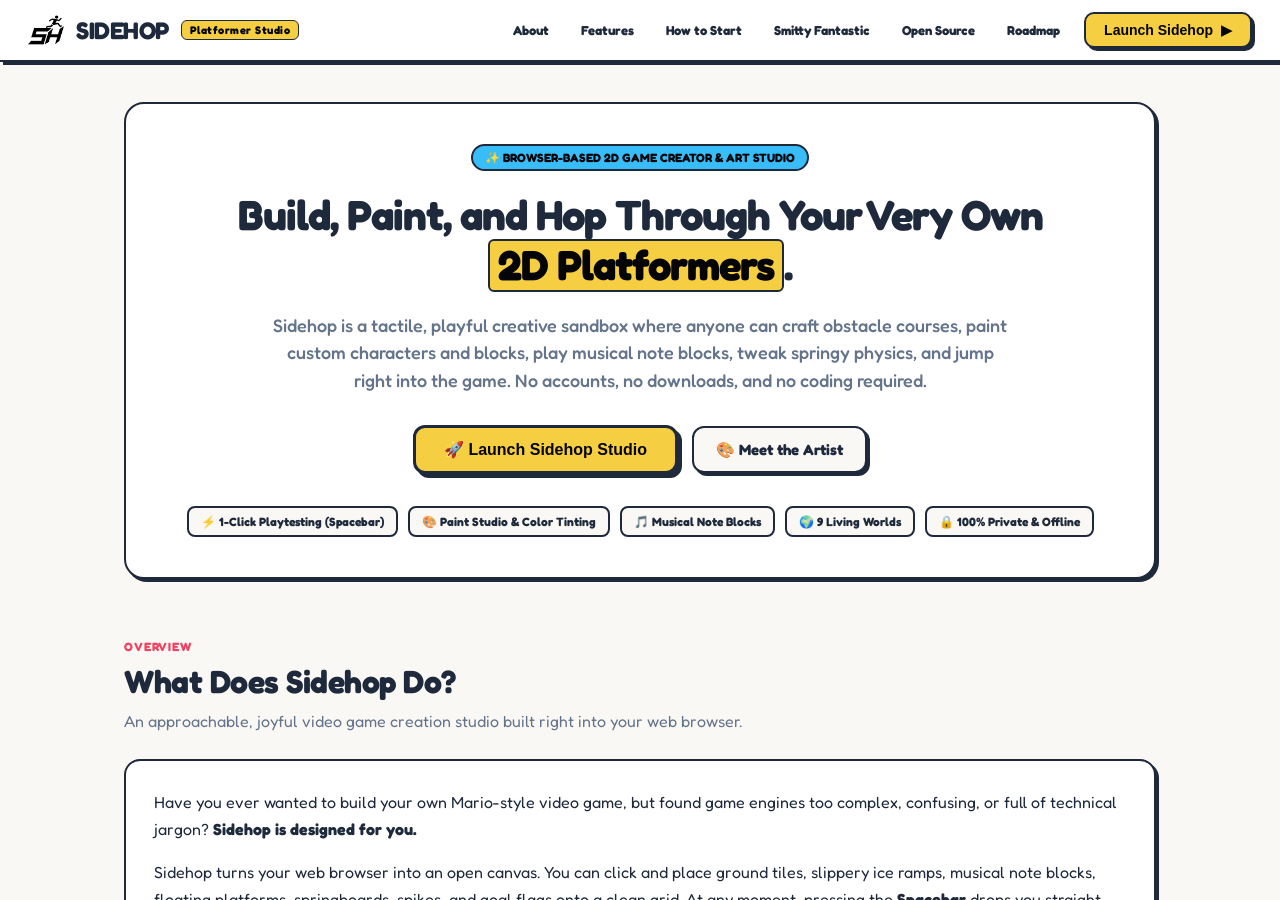
==== commit bfe85315: "Add UI/UX updates, exact HTML export/import, and 3D Uncanny Realism theme" ====
--- a/index.standalone.html
+++ b/index.standalone.html
@@ -348,21 +348,25 @@
   border-top-color: #38BDF8;
 }
 
-/* 8. MIXED MEDIA THEME (Paper Collage & Warm Art) */
+/* 8. 3D / UNCANNY REALISM THEME (SGI 90s Raytraced Diorama & Tactile Studio) */
+body[data-theme="uncanny"],
 body[data-theme="mixed"] {
-  --theme-name: "mixed";
-  --bg-cream: #FDF6E2;
-  --bg-panel: #FFFDF7;
-  --header-bg: #F4E7CA;
-  --ink-black: #262626;
-  --border-color: #3F3F46;
-  --shadow-color: #71717A;
-  --text-muted: #78716C;
-  --border-subtle: #E7E5E4;
-  --accent-sun: #F59E0B;
-  --accent-sky: #0284C7;
+  --theme-name: "uncanny";
+  --bg-cream: #DDE5EE;
+  --bg-panel: #F1F5F9;
+  --header-bg: #CBD5E1;
+  --ink-black: #0F172A;
+  --border-color: #1E293B;
+  --shadow-color: #334155;
+  --text-muted: #475569;
+  --border-subtle: #CBD5E1;
+  --border-thick: 2px solid #1E293B;
+  --shadow-hard: 3px 3px 0px #334155, inset 1px 1px 0px rgba(255, 255, 255, 0.85);
+  --shadow-hover: 4px 4px 0px #1E293B, inset 1px 1px 0px rgba(255, 255, 255, 0.95);
+  --accent-sun: #FBBF24;
+  --accent-sky: #38BDF8;
   --accent-rose: #E11D48;
-  --accent-mint: #059669;
+  --accent-mint: #10B981;
 }
 
 /* Unified Dark Theme Readability Rules (Night, Neon over Black, Atlantis) */
@@ -531,6 +535,89 @@
   align-items: center;
   gap: 8px;
   flex-shrink: 0;
+  cursor: pointer;
+  border-radius: 8px;
+  padding: 2px 4px;
+  transition: transform 0.12s ease, opacity 0.12s ease;
+}
+
+.logo-group:hover .header-logo-img {
+  transform: scale(1.08) rotate(-2deg);
+}
+
+.logo-group:hover .logo-title {
+  text-decoration: underline;
+  text-decoration-thickness: 2px;
+  text-underline-offset: 3px;
+}
+
+/* HEADER DROPDOWN DRAWERS (EXPORT & HELP) */
+.header-drawer-menu {
+  position: fixed;
+  top: 54px;
+  left: 200px;
+  background-color: var(--bg-panel);
+  border: var(--border-thick);
+  border-radius: 12px;
+  box-shadow: 4px 4px 0px var(--shadow-color);
+  padding: 6px;
+  display: none;
+  flex-direction: column;
+  gap: 5px;
+  min-width: 220px;
+  z-index: 950;
+}
+
+.header-drawer-item {
+  font-family: inherit;
+  display: flex;
+  align-items: center;
+  gap: 10px;
+  padding: 8px 10px;
+  border-radius: 8px;
+  border: 2px solid var(--border-color);
+  background-color: var(--bg-cream);
+  color: var(--ink-black);
+  cursor: pointer;
+  text-align: left;
+  transition: transform 0.08s ease, background-color 0.1s ease, box-shadow 0.08s ease;
+  box-shadow: 2px 2px 0px var(--shadow-color);
+}
+
+.header-drawer-item:hover {
+  transform: translate(-1px, -1px);
+  background-color: var(--canary-yellow);
+  color: #050508 !important;
+  box-shadow: 3px 3px 0px var(--shadow-color);
+}
+
+.header-drawer-item:hover strong,
+.header-drawer-item:hover small {
+  color: #050508 !important;
+}
+
+.drawer-item-icon {
+  font-size: 18px;
+  line-height: 1;
+  flex-shrink: 0;
+}
+
+.drawer-item-text {
+  display: flex;
+  flex-direction: column;
+  line-height: 1.25;
+}
+
+.drawer-item-text strong {
+  font-size: 12.5px;
+  font-weight: 800;
+  color: var(--ink-black);
+}
+
+.drawer-item-text small {
+  font-size: 10.5px;
+  font-weight: 600;
+  color: var(--text-muted);
 }
 
 .header-logo-img {
@@ -721,6 +808,53 @@
   justify-content: flex-start;
 }
 
+/* LEFT SIDEBAR COLUMN & UNBOXED SYMBOLS ABOVE COMPONENTS MENU BOX */
+.left-sidebar-column {
+  display: flex;
+  flex-direction: column;
+  align-items: stretch;
+  gap: 4px;
+  width: 172px;
+  max-height: 100%;
+  z-index: 55;
+  flex-shrink: 0;
+}
+
+.drawer-top-symbols {
+  display: flex;
+  align-items: center;
+  justify-content: flex-start;
+  gap: 10px;
+  padding: 0 4px;
+  min-height: 28px;
+  flex-shrink: 0;
+}
+
+.unboxed-symbol-btn {
+  background: transparent !important;
+  border: none !important;
+  box-shadow: none !important;
+  padding: 2px 6px;
+  font-family: inherit;
+  font-size: 20px;
+  font-weight: 800;
+  line-height: 1;
+  color: var(--ink-black);
+  cursor: pointer;
+  display: inline-flex;
+  align-items: center;
+  justify-content: center;
+  transition: transform 0.12s ease, opacity 0.12s ease;
+}
+
+.unboxed-symbol-btn:hover {
+  transform: scale(1.2);
+}
+
+.unboxed-symbol-btn:active {
+  transform: scale(0.95);
+}
+
 /* TOOL DRAWER (LEFT PALETTE) */
 .tool-drawer {
   background-color: var(--bg-panel);
@@ -732,7 +866,7 @@
   flex-direction: column;
   gap: 6px;
   width: 172px;
-  max-height: 100%;
+  max-height: calc(100% - 32px);
   overflow-y: auto;
   overflow-x: hidden;
   scrollbar-width: thin;
@@ -995,14 +1129,23 @@
   display: none !important;
 }
 
-/* When stretched in Edit Mode, float the tool drawer cleanly so all tools remain instantly accessible */
-.workbench-container.frame-stretched .tool-drawer {
+/* When stretched in Edit Mode, float the left sidebar column cleanly so symbols & tools remain instantly accessible */
+.workbench-container.frame-stretched .left-sidebar-column {
   position: absolute;
-  top: 12px;
+  top: 8px;
   left: 12px;
   z-index: 90;
-  max-height: calc(100vh - 80px);
+  max-height: calc(100vh - 70px);
+}
+
+.workbench-container.frame-stretched .tool-drawer {
+  position: static;
+  max-height: calc(100vh - 104px);
   box-shadow: 4px 4px 0 var(--shadow-color);
+}
+
+.workbench-container.frame-stretched .tool-drawer.minimized {
+  position: absolute;
 }
 
 /* THEME SELECTOR MODAL */
@@ -3920,121 +4063,157 @@
 
   <!-- TOP NEO-BRUTALIST HEADER -->
   <header class="neo-header">
-    <div class="logo-group">
+    <div id="header-logo-home" class="logo-group" role="button" tabindex="0" title="Return to Sidehop Landing Page">
       <img src="assets/logo.png" alt="Sidehop Logo" class="header-logo-img">
       <h1 class="logo-title">Sidehop</h1>
     </div>
 
     <div class="header-controls">
-      <!-- Main Mode Switch Button -->
+      <!-- 1. Play test -->
       <button id="mode-toggle-btn" class="neo-btn neo-btn-primary" title="Press Space to toggle mode">
         <span id="mode-icon">▶</span>
         <span id="mode-text">PLAY TEST</span>
       </button>
 
-      <!-- Landing Page & Creator Bio Button -->
-      <button id="landing-toggle-btn" class="neo-btn neo-btn-cyan" title="Landing Page, Bio &amp; About">
-        <span>🏠 Home &amp; Bio</span>
-      </button>
-
-      <!-- Searchable Help & About Modals -->
-      <button id="help-modal-btn" class="neo-btn" title="Searchable Help and Controls (H)">
-        <span>❓ Help</span>
-      </button>
-      <button id="about-modal-btn" class="neo-btn" title="About Sidehop">
-        <span>ℹ️ About</span>
-      </button>
-      <button id="demo-btn" class="neo-btn neo-btn-accent" title="Watch interactive guided demo tour">
-        <span>🎬 Demo</span>
-      </button>
-
-      <!-- Stretch Frame Button (Visible in both Edit and Play Modes) -->
-      <button id="stretch-frame-btn" class="neo-btn neo-btn-accent" title="Expand canvas to fill available screen">
-        <span id="stretch-frame-icon">⤢</span>
-        <span id="stretch-frame-text">FILL</span>
-      </button>
-
-      <!-- Theme Selector Button -->
-      <button id="theme-selector-btn" class="neo-btn" title="Choose Theme (Environment &amp; Blocks)">
-        <span id="theme-icon">🎨</span>
-        <span id="theme-label">Theme ▾</span>
-      </button>
-
-      <!-- Video Recording Button -->
+      <!-- 2. Record -->
       <button id="rec-btn" class="neo-btn neo-btn-rec" title="Record gameplay clip">
         <span id="rec-icon">●</span>
         <span id="rec-text">REC</span>
         <span id="rec-timer" style="font-size: 12px; margin-left: 4px;">00:00</span>
       </button>
 
-      <!-- Sound FX Toggle -->
-      <button id="sound-toggle-btn" class="neo-btn" title="Toggle Sound FX">
-        <span id="sound-icon">🔊</span>
-      </button>
-
-      <!-- Quick Undo / Redo -->
+      <!-- 3. Undo -->
       <button id="undo-btn" class="neo-btn" title="Undo (⌘Z / Ctrl+Z)" disabled>
         <span>↩ Undo</span>
       </button>
+
+      <!-- 4. Redo -->
       <button id="redo-btn" class="neo-btn" title="Redo (⌘⇧Z / Ctrl+Y)" disabled>
         <span>↪ Redo</span>
       </button>
 
-      <!-- Background Customizer -->
+      <!-- 5. Character -->
+      <button id="character-edit-btn" class="neo-btn neo-btn-accent" title="Edit Character (Draw, Paint, or Import Sprite)">
+        <span>🐰 Character</span>
+      </button>
+
+      <!-- 6. Themes -->
+      <button id="theme-selector-btn" class="neo-btn" title="Choose Theme (Environment &amp; Blocks)">
+        <span id="theme-icon">🎨</span>
+        <span id="theme-label">Themes ▾</span>
+      </button>
+
+      <!-- 7. Background -->
       <button id="bg-modal-btn" class="neo-btn" title="Change Level Background">
         <span>🌄 Background</span>
       </button>
 
-      <!-- Character Customizer -->
-      <button id="character-edit-btn" class="neo-btn neo-btn-accent" title="Edit Character (Draw, Paint, or Import Sprite)">
-        <span>🐰 Character</span>
+      <!-- 8. Import (.sidehop editable project or standalone .html game) -->
+      <button id="import-level-btn" class="neo-btn" title="Import .sidehop editable project or standalone .html game file">
+        <span>📂 Import (.sidehop / HTML)</span>
       </button>
-
-      <!-- Level Management -->
+      <input type="file" id="import-file-input" accept=".sidehop,.html,.htm,.json" style="display: none;">
+
+      <!-- 9. Export Drawer Button -->
+      <button id="export-drawer-btn" class="neo-btn neo-btn-cyan" title="Export as .sidehop editable project or finalized HTML game">
+        <span>EXPORT (.sidehop / HTML) ▾</span>
+      </button>
+
+      <!-- 10. Help Drawer Button (Controls, Demo, About) -->
+      <button id="help-drawer-btn" class="neo-btn" title="Help Menu: Controls, Guided Demo &amp; About">
+        <span>❓ Help ▾</span>
+      </button>
+
+      <!-- 11. Reset -->
       <button id="load-preset-btn" class="neo-btn neo-btn-accent" title="Reset level to default layout">
         <span>🔄 Reset</span>
       </button>
-      <button id="export-level-btn" class="neo-btn" title="Save level as .sidehop file">
-        <span>💾 .sidehop</span>
+
+      <!-- 12. Home & Bio -->
+      <button id="landing-toggle-btn" class="neo-btn neo-btn-cyan" title="Landing Page, Bio &amp; About">
+        <span>🏠 Home &amp; Bio</span>
       </button>
-      <button id="export-html-btn" class="neo-btn neo-btn-cyan" title="Export as HTML web game">
-        <span>🌐 Save HTML</span>
+    </div>
+
+    <!-- EXPORT HEADER DRAWER MENU -->
+    <div id="export-drawer-menu" class="header-drawer-menu" style="display: none;">
+      <button id="export-level-btn" class="header-drawer-item" title="Save editable .sidehop project file">
+        <span class="drawer-item-icon">💾</span>
+        <span class="drawer-item-text">
+          <strong>.sidehop Project</strong>
+          <small>(Editable Project)</small>
+        </span>
       </button>
-      <button id="import-level-btn" class="neo-btn" title="Load .sidehop file">
-        <span>📂 Import</span>
+      <button id="export-html-btn" class="header-drawer-item" title="Export standalone playable HTML game">
+        <span class="drawer-item-icon">🌐</span>
+        <span class="drawer-item-text">
+          <strong>HTML Game</strong>
+          <small>(Finished Standalone Game)</small>
+        </span>
       </button>
-      <input type="file" id="import-file-input" accept=".sidehop,.json" style="display: none;">
+    </div>
+
+    <!-- HELP HEADER DRAWER MENU -->
+    <div id="help-drawer-menu" class="header-drawer-menu" style="display: none;">
+      <button id="help-modal-btn" class="header-drawer-item" title="Keyboard &amp; Mouse Controls + Searchable Help (H)">
+        <span class="drawer-item-icon">⌨️</span>
+        <span class="drawer-item-text">
+          <strong>Controls</strong>
+          <small>Shortcuts &amp; Searchable Guide</small>
+        </span>
+      </button>
+      <button id="demo-btn" class="header-drawer-item" title="Watch interactive guided demo tour">
+        <span class="drawer-item-icon">🎬</span>
+        <span class="drawer-item-text">
+          <strong>Demo</strong>
+          <small>Interactive Guided Tour</small>
+        </span>
+      </button>
+      <button id="about-modal-btn" class="header-drawer-item" title="About Sidehop &amp; Credits">
+        <span class="drawer-item-icon">ℹ️</span>
+        <span class="drawer-item-text">
+          <strong>About</strong>
+          <small>Overview, Engine &amp; Credits</small>
+        </span>
+      </button>
     </div>
   </header>
 
   <!-- MAIN WORKBENCH -->
   <main class="workbench-container">
 
-    <!-- LEFT TOOL DRAWER (PALETTE) -->
-    <aside id="tool-drawer" class="tool-drawer">
-      <div class="drawer-title">Tools</div>
-      <div class="palette-grid">
-        <button class="palette-item active" data-tool="select" title="Select, Move & Inspect (1)">
-          <span class="palette-icon">👆</span>
-          <span>Select</span>
+    <!-- LEFT SIDEBAR COLUMN (UNBOXED SYMBOLS + COMPONENTS/TOOLS MENU BOX) -->
+    <div id="left-sidebar-column" class="left-sidebar-column">
+      <div class="drawer-top-symbols">
+        <button id="sound-toggle-btn" class="unboxed-symbol-btn" title="Toggle Sound FX (Mute / Unmute)">
+          <span id="sound-icon">🔊</span>
         </button>
-        <button class="palette-item" data-tool="boxselect" title="Drag & Select Multiple (5 / Shift+Drag)">
-          <span class="palette-icon">⬚</span>
-          <span>Box Select</span>
-        </button>
-        <button class="palette-item" data-tool="place" title="Place Components (2)">
-          <span class="palette-icon">🖌️</span>
-          <span>Place</span>
-        </button>
-        <button class="palette-item" data-tool="pan" title="Pan Map (3 / Hold Spacebar & Drag)">
-          <span class="palette-icon">✋</span>
-          <span>Pan</span>
-        </button>
-        <button class="palette-item" data-tool="erase" title="Erase Placed Items (4)">
-          <span class="palette-icon">🧹</span>
-          <span>Eraser</span>
+        <button id="stretch-frame-btn" class="unboxed-symbol-btn" title="Toggle Fullscreen / Fill Screen">
+          <span id="stretch-frame-icon">⛶</span>
         </button>
       </div>
+
+      <!-- LEFT TOOL DRAWER (PALETTE) -->
+      <aside id="tool-drawer" class="tool-drawer">
+        <div class="drawer-title">Tools</div>
+        <div class="palette-grid">
+          <button class="palette-item active" data-tool="select" title="Select, Move, Pan &amp; Inspect (1)">
+            <span class="palette-icon">👆</span>
+            <span>Select/Move</span>
+          </button>
+          <button class="palette-item" data-tool="boxselect" title="Drag &amp; Select Multiple (4 / Shift+Drag)">
+            <span class="palette-icon">⬚</span>
+            <span>Box Select</span>
+          </button>
+          <button class="palette-item" data-tool="place" title="Place Components (2)">
+            <span class="palette-icon">🖌️</span>
+            <span>Place</span>
+          </button>
+          <button class="palette-item" data-tool="erase" title="Erase Placed Items (3)">
+            <span class="palette-icon">🧹</span>
+            <span>Eraser</span>
+          </button>
+        </div>
 
       <div class="drawer-title" style="margin-top: 8px;">Components</div>
       <div class="palette-grid">
@@ -4098,27 +4277,8 @@
           </button>
         </div>
       </div>
-
-      <details class="drawer-tips" style="margin-top: 10px;">
-        <summary>Controls</summary>
-        <div class="drawer-tips-content">
-          • ▶ [Space] Play/Edit<br>
-          • [1-5] Tools<br>
-          • [B] Block<br>
-          • [S] Spring<br>
-          • [E] Enemy<br>
-          • [C] Coin/Star<br>
-          • [H] Spike<br>
-          • [M] Moving Plat<br>
-          • [G] Goal<br>
-          • [P] Spawn<br>
-          • [F/X] Shoot Gun<br>
-          • [R] Record<br>
-          • [⌘Z] Undo<br>
-          • [H] Help Menu
-        </div>
-      </details>
-    </aside>
+      </aside>
+    </div>
 
     <!-- CENTER CANVAS STAGE -->
     <section id="canvas-wrapper" class="canvas-wrapper">
@@ -4135,18 +4295,18 @@
       <div id="progress" class="stage-progress"></div>
       <canvas id="game-canvas" width="960" height="540"></canvas>
 
-      <!-- Drag & Drop .sidehop File Overlay -->
+      <!-- Drag & Drop .sidehop / .html File Overlay -->
       <div id="drag-drop-overlay" class="drag-drop-overlay" style="display: none;">
         <div class="drag-drop-card">
           <div class="drag-drop-icon">📦 🚀</div>
-          <div class="drag-drop-title">DROP .SIDEHOP FILE</div>
-          <div class="drag-drop-sub">Release to load level!</div>
+          <div class="drag-drop-title">DROP .SIDEHOP OR .HTML FILE</div>
+          <div class="drag-drop-sub">Release to load editable project or standalone HTML game!</div>
         </div>
       </div>
 
       <!-- Floating Stretch Frame Button (Visible in Play Mode) -->
-      <button id="stage-stretch-btn" class="stage-stretch-btn" title="Stretch frame to fit screen minus header" style="display: none;">
-        <span>⤢</span>
+      <button id="stage-stretch-btn" class="stage-stretch-btn" title="Toggle Fullscreen / Fill Screen" style="display: none;">
+        <span>⛶</span>
       </button>
 
       <!-- Floating Action Card for Selected Entity (Guaranteed In-Frame) -->
@@ -4191,6 +4351,9 @@
       <div id="victory-overlay" class="victory-overlay">
         <h2 class="victory-title">🏆 LEVEL COMPLETE</h2>
         <p id="victory-stats" style="font-size: 20px; font-weight: 700;">Total Score: 0 PTS</p>
+        <div id="victory-replay-container" style="display: none; width: min(380px, 82vw); border: 3px solid #121212; border-radius: 12px; overflow: hidden; background: #000; box-shadow: 4px 4px 0 #121212;">
+          <video id="victory-replay-video" muted autoplay loop playsinline style="width: 100%; max-height: 210px; display: block; object-fit: contain;"></video>
+        </div>
         <div style="display: flex; gap: 12px; margin-top: 10px;">
           <button id="victory-clip-btn" class="neo-btn neo-btn-rec">
             <span>📹 Save Replay Clip</span>
@@ -4478,13 +4641,26 @@
     </div>
   </div>
 
-  <!-- SEARCHABLE HELP DIALOG -->
-  <dialog id="help" class="neo-dialog">
+  <!-- SEARCHABLE HELP & CONTROLS DIALOG -->
+  <dialog id="help" class="neo-dialog" style="max-width: 580px;">
     <div class="neo-dialog-header">
-      <span class="neo-dialog-title">❓ Help &amp; Controls</span>
-      <button id="help-close-btn" class="neo-dialog-close" title="Close Help">&times;</button>
+      <span class="neo-dialog-title">⌨️ Controls &amp; Searchable Help</span>
+      <button id="help-close-btn" class="neo-dialog-close" title="Close Controls &amp; Help">&times;</button>
     </div>
     <div class="neo-dialog-body">
+      <div class="controls-quick-summary" style="background: var(--bg-cream); border: 2px solid var(--border-color); border-radius: 10px; padding: 10px 12px; margin-bottom: 12px; font-size: 12px; line-height: 1.5; color: var(--ink-black);">
+        <div style="font-weight: 800; text-transform: uppercase; font-size: 11px; margin-bottom: 4px; opacity: 0.85;">Quick Keyboard &amp; Mouse Shortcuts</div>
+        <div style="display: grid; grid-template-columns: 1fr 1fr; gap: 4px 12px;">
+          <span>• <strong>[Space]</strong> Play / Edit Mode</span>
+          <span>• <strong>[WASD / Arrows]</strong> Move / Pan</span>
+          <span>• <strong>[1-4]</strong> Select/Move, Place, Erase, Box</span>
+          <span>• <strong>[F / X / Click]</strong> Shoot Gun</span>
+          <span>• <strong>[B / S / E / C]</strong> Block, Spring, Enemy, Coin</span>
+          <span>• <strong>[H / M / G / P]</strong> Spike, Plat, Goal, Spawn</span>
+          <span>• <strong>[⌘Z / ⌘⇧Z]</strong> Undo / Redo</span>
+          <span>• <strong>[R]</strong> Record Clip &bull; <strong>[H]</strong> Controls</span>
+        </div>
+      </div>
       <input type="text" id="help-search" class="help-search-input" placeholder="Search controls, tools, shortcuts (e.g. &quot;play&quot;, &quot;jump&quot;, &quot;undo&quot;)...">
       <div id="help-list" class="help-list"></div>
     </div>
@@ -4518,6 +4694,17 @@
         <div class="about-section">
           <strong>Raison d'Être:</strong><br>
           <em>Sidehop exists because building and playing your own video games should feel as immediate, tactile, and expressive as finger painting on drafting paper.</em>
+        </div>
+        <div class="about-credit-card">
+          <div class="about-credit-title">
+            <span>Dual Project &amp; Game Format (.sidehop &amp; HTML)</span>
+            <span class="about-credit-role">Import &amp; Export</span>
+          </div>
+          <p class="about-credit-desc">
+            Sidehop's <strong>Import</strong> and <strong>Export</strong> tools support two interchangeable formats:<br>
+            &bull; <strong>.sidehop (Editable Project):</strong> Saves your work-in-progress level, custom artwork, physics settings, and theme so you can continue editing anytime.<br>
+            &bull; <strong>Standalone .html (Finished Game):</strong> Exports a complete, single-file playable HTML web game featuring the exact Sidehop engine, level, custom assets, and theme—intended for sharing or publishing a finished project, while still being 100% re-importable back into Sidehop!
+          </p>
         </div>
         <div class="about-credit-card">
           <div class="about-credit-title">
@@ -4624,11 +4811,11 @@
         </div>
         <div class="about-credit-card">
           <div class="about-credit-title">
-            <span>Standalone Single-File Web Export</span>
+            <span>Round-Trip .sidehop &amp; Standalone HTML Export/Import</span>
             <span class="about-credit-role">Open Architecture</span>
           </div>
           <p class="about-credit-desc">
-            Exports self-contained HTML files with embedded level data, custom painted visuals, and physics configs that run entirely offline in any modern web browser with zero external dependencies.
+            Exports both editable <strong>.sidehop</strong> project files and standalone single-file <strong>.html</strong> web games with the exact Sidehop engine, level layout, custom painted visuals, theme, and physics baked in. Both <strong>.sidehop</strong> projects and exported <strong>.html</strong> games can be imported back into Sidehop at any time.
           </p>
         </div>
         <div class="about-credit-card">
@@ -4668,7 +4855,7 @@
             <span class="about-credit-role">Visual Design System</span>
           </div>
           <p class="about-credit-desc">
-            Refined high-contrast ink borders (#1E293B), tactile compressed drop shadows, and eye-friendly themed palettes (Meadows, Tundra, Nightlife, Chrome, 8-Bit, Jungle, Neon over Black, Atlantis Underwater, and Mixed Media).
+            Refined high-contrast ink borders (#1E293B), tactile compressed drop shadows, and eye-friendly themed palettes (Meadows, Tundra, Nightlife, Chrome, 8-Bit, Jungle, Neon over Black, Atlantis Underwater, and 3D / Uncanny Realism).
           </p>
         </div>
         <div class="about-credit-card">
@@ -4782,12 +4969,12 @@
           <div class="theme-name">Atlantis Underwater</div>
           <div class="theme-sub">Deep sea ocean floor, coral &amp; aquatic light</div>
         </div>
-        <div class="theme-card" data-theme="mixed">
-          <div class="theme-preview" style="background: linear-gradient(180deg, #FDE68A, #F59E0B);">
-            <span class="theme-emoji">🎨</span>
+        <div class="theme-card" data-theme="uncanny">
+          <div class="theme-preview" style="background: linear-gradient(180deg, #2D75B8 0%, #7BB8EA 62%, #4E9A2F 100%);">
+            <span class="theme-emoji">👁️</span>
           </div>
-          <div class="theme-name">Mixed Media</div>
-          <div class="theme-sub">Collage textures, newsprint &amp; vibrant pastels</div>
+          <div class="theme-name">3D / Uncanny Realism</div>
+          <div class="theme-sub">Raytraced 3D diorama, uncanny eyes, refractive ice &amp; bao clouds</div>
         </div>
       </div>
     </div>
@@ -4832,11 +5019,10 @@
     // Searchable Help Database
     const HELP_ENTRIES = [
       { title: "Play / Test Mode", body: "Toggle between Edit workbench and live playable arcade mode.", control: "#mode-toggle-btn", keys: "Space / ▶" },
-      { title: "Select & Inspect Tool", body: "Select placed items to move, paint art, or tune physics.", control: '[data-tool="select"]', keys: "1" },
+      { title: "Select/Move Tool (and Pan)", body: "Select placed items to move, paint art, or tune physics. Drag empty space to pan around the level.", control: '[data-tool="select"]', keys: "1 / Space+Drag" },
       { title: "Place Tool", body: "Stamp the currently chosen component onto the grid.", control: '[data-tool="place"]', keys: "2" },
-      { title: "Pan Stage", body: "Drag to move around the level canvas without placing blocks.", control: '[data-tool="pan"]', keys: "3 / Space+Drag" },
-      { title: "Erase Tool", body: "Click or drag across placed components to remove them.", control: '[data-tool="erase"]', keys: "4" },
-      { title: "Box Select", body: "Drag a box to select multiple components at once.", control: '[data-tool="boxselect"]', keys: "5 / Shift+Drag" },
+      { title: "Erase Tool", body: "Click or drag across placed components to remove them.", control: '[data-tool="erase"]', keys: "3" },
+      { title: "Box Select", body: "Drag a box to select multiple components at once.", control: '[data-tool="boxselect"]', keys: "4 / Shift+Drag" },
       { title: "Solid Block Component", body: "Place ground blocks. Click arrow for mystery, cloud, and ice.", control: '[data-palette="block"]', keys: "B" },
       { title: "Springboard Bouncer", body: "Place trampolines that launch player and enemies upward.", control: '[data-palette="springboard"]', keys: "S" },
       { title: "Spike Hazard", body: "Deadly spikes triggering instant defeat and respawn.", control: '[data-palette="hazard"]', keys: "H" },
@@ -4849,19 +5035,73 @@
       { title: "Undo Modification", body: "Revert the last level edit or placement change.", control: "#undo-btn", keys: "⌘Z / Ctrl+Z" },
       { title: "Redo Modification", body: "Reapply a previously undone change.", control: "#redo-btn", keys: "⌘⇧Z / Ctrl+Y" },
       { title: "Atmospheric Background", body: "Choose background themes or upload custom images and GIFs.", control: "#bg-modal-btn", keys: "BG" },
-      { title: "Interactive Guided Demo", body: "Watch automated guided tour highlighting all major creation & play features non-destructively.", control: "#demo-btn", keys: "🎬 Demo" },
-      { title: "About Sidehop & Credits", body: "View inspirations, engine architecture, typography, open-source libraries, and author credits.", control: "#about-modal-btn", keys: "ℹ️ About" },
-      { title: "World & UI Theme", body: "Change theme across UI, level atmosphere, and blocks (Snowy, Night, Chrome, 8-Bit, Jungle, Grass).", control: "#theme-selector-btn", keys: "🎨 Theme" },
-      { title: "Fill Screen Mode", body: "Expand the canvas to fill the entire browser screen in edit and play modes.", control: "#stretch-frame-btn", keys: "⤢ Fill" },
-      { title: "Export Web Game (.html)", body: "Export standalone single-file playable web game with all art and physics embedded.", control: "#export-html-btn", keys: "🌐 HTML" },
-      { title: "Export Level (.sidehop)", body: "Save your entire playable level to your computer.", control: "#export-level-btn", keys: "Export" },
-      { title: "Import Level (.sidehop)", body: "Load a .sidehop level from your computer.", control: "#import-level-btn", keys: "Import" }
+      { title: "Interactive Guided Demo", body: "Watch automated guided tour highlighting all major creation & play features non-destructively.", control: "#help-drawer-btn", keys: "🎬 Demo" },
+      { title: "About Sidehop & Credits", body: "View inspirations, engine architecture, typography, open-source libraries, and author credits.", control: "#help-drawer-btn", keys: "ℹ️ About" },
+      { title: "World & UI Theme", body: "Change theme across UI, level atmosphere, and blocks (Meadows, Tundra, Nightlife, Chrome, 8-Bit, Jungle, Neon, Atlantis, 3D / Uncanny Realism).", control: "#theme-selector-btn", keys: "🎨 Themes" },
+      { title: "Fullscreen / Fill Screen", body: "Expand the canvas to fill the entire browser screen in edit and play modes.", control: "#stretch-frame-btn", keys: "⛶" },
+      { title: "Mute / Unmute Sound FX", body: "Toggle procedural chiptune sound effects on or off.", control: "#sound-toggle-btn", keys: "🔊" },
+      { title: "Export (.sidehop / HTML)", body: "Export either an editable .sidehop project or a finalized standalone .html web game.", control: "#export-drawer-btn", keys: "EXPORT" },
+      { title: "Import (.sidehop / HTML)", body: "Load either a .sidehop editable project file or a standalone .html Sidehop game file.", control: "#import-level-btn", keys: "Import" }
     ];
 
     const helpDialog = document.getElementById("help");
     const aboutDialog = document.getElementById("about");
     const helpSearchInput = document.getElementById("help-search");
     const helpListContainer = document.getElementById("help-list");
+
+    // Header Dropdown Drawer Logic (Export & Help Drawers)
+    const exportDrawerBtn = document.getElementById("export-drawer-btn");
+    const exportDrawerMenu = document.getElementById("export-drawer-menu");
+    const helpDrawerBtn = document.getElementById("help-drawer-btn");
+    const helpDrawerMenu = document.getElementById("help-drawer-menu");
+
+    function closeHeaderDrawers() {
+      if (exportDrawerMenu) exportDrawerMenu.style.display = "none";
+      if (helpDrawerMenu) helpDrawerMenu.style.display = "none";
+      exportDrawerBtn?.classList.remove("drawer-open");
+      helpDrawerBtn?.classList.remove("drawer-open");
+    }
+    window.closeHeaderDrawers = closeHeaderDrawers;
+
+    function toggleHeaderDrawer(triggerBtn, menuEl) {
+      if (!triggerBtn || !menuEl) return;
+      const isOpen = menuEl.style.display !== "none";
+      closeHeaderDrawers();
+      if (isOpen) return;
+
+      menuEl.style.display = "flex";
+      triggerBtn.classList.add("drawer-open");
+      const rect = triggerBtn.getBoundingClientRect();
+      const menuW = menuEl.offsetWidth || 220;
+      let left = rect.left;
+      if (left + menuW > window.innerWidth - 10) {
+        left = Math.max(10, window.innerWidth - menuW - 10);
+      }
+      menuEl.style.left = `${Math.max(10, left)}px`;
+      menuEl.style.top = `${rect.bottom + 6}px`;
+      window.sidehop?.soundEngine?.playClick();
+    }
+
+    exportDrawerBtn?.addEventListener("click", (e) => {
+      e.stopPropagation();
+      toggleHeaderDrawer(exportDrawerBtn, exportDrawerMenu);
+    });
+
+    helpDrawerBtn?.addEventListener("click", (e) => {
+      e.stopPropagation();
+      toggleHeaderDrawer(helpDrawerBtn, helpDrawerMenu);
+    });
+
+    window.addEventListener("click", (e) => {
+      if (
+        !exportDrawerMenu?.contains(e.target) &&
+        !helpDrawerMenu?.contains(e.target) &&
+        e.target !== exportDrawerBtn &&
+        e.target !== helpDrawerBtn
+      ) {
+        closeHeaderDrawers();
+      }
+    });
 
     function renderHelp(query = "") {
       const q = query.trim().toLowerCase();
@@ -4896,16 +5136,20 @@
     }
 
     document.getElementById("help-modal-btn")?.addEventListener("click", () => {
+      closeHeaderDrawers();
       renderHelp(helpSearchInput ? helpSearchInput.value : "");
       helpDialog.showModal();
       helpSearchInput?.focus();
     });
     document.getElementById("help-close-btn")?.addEventListener("click", () => helpDialog.close());
 
-    document.getElementById("about-modal-btn")?.addEventListener("click", () => aboutDialog.showModal());
+    document.getElementById("about-modal-btn")?.addEventListener("click", () => {
+      closeHeaderDrawers();
+      aboutDialog.showModal();
+    });
     document.getElementById("about-close-btn")?.addEventListener("click", () => aboutDialog.close());
 
-    // Landing Page Controls
+    // Landing Page Controls (including clickable top-left Sidehop logo & title)
     const landingOverlay = document.getElementById("landing-page");
     const launchBtns = [
       document.getElementById("landing-launch-btn-nav"),
@@ -4920,10 +5164,21 @@
       });
     });
 
-    document.getElementById("landing-toggle-btn")?.addEventListener("click", () => {
+    function openLandingPage() {
+      closeHeaderDrawers();
       landingOverlay?.classList.remove("hidden");
       landingOverlay?.scrollTo({ top: 0, behavior: "smooth" });
       window.sidehop?.soundEngine?.playClick();
+    }
+
+    document.getElementById("landing-toggle-btn")?.addEventListener("click", openLandingPage);
+    const headerLogoHome = document.getElementById("header-logo-home");
+    headerLogoHome?.addEventListener("click", openLandingPage);
+    headerLogoHome?.addEventListener("keydown", (e) => {
+      if (e.key === "Enter" || e.key === " ") {
+        e.preventDefault();
+        openLandingPage();
+      }
     });
 
     // About Dialog Tabs switching
@@ -5370,7 +5625,8 @@
       },
       level: {
         version: levelData.version || 2,
-        name: levelData.name || 'Starter World',
+        name: metadata.title || levelData.name || 'Starter World',
+        theme: levelData.theme || 'grass',
         background: levelData.background || { theme: 'sky', customImage: null },
         player: levelData.player,
         entities: levelData.entities || []
@@ -5427,14 +5683,25 @@
     };
   }
 
-  // 4. Parse incoming file data (supporting .sidehop packages, legacy JSON, and raw assets)
+  // 4. Parse incoming file data (supporting .sidehop packages, standalone .html game files, legacy JSON, and raw assets)
   static parse(input) {
     let data;
+    let importedFromHtml = false;
     if (typeof input === 'string') {
+      let jsonText = input.trim();
+      if (jsonText.startsWith('<') || /<!doctype\s+html|<html/i.test(jsonText)) {
+        const scriptMatch = jsonText.match(/<script[^>]*id=["'](?:embedded-level-data|sidehop-embedded-level)["'][^>]*>([\s\S]*?)<\/script>/i);
+        if (scriptMatch && scriptMatch[1]) {
+          jsonText = scriptMatch[1].trim();
+          importedFromHtml = true;
+        } else {
+          throw new Error('This HTML file does not contain embedded Sidehop game data.');
+        }
+      }
       try {
-        data = JSON.parse(input);
+        data = JSON.parse(jsonText);
       } catch (err) {
-        throw new Error('File is not valid JSON content');
+        throw new Error('File is not a valid .sidehop or Sidehop HTML game file');
       }
     } else {
       data = input;
@@ -5449,11 +5716,14 @@
       const kind = data.kind || data.type || (data.level ? 'level' : data.asset ? 'asset' : 'bundle');
 
       if (kind === 'level') {
+        const lvl = data.level || {};
+        if (data.theme && !lvl.theme) lvl.theme = data.theme;
         return {
           valid: true,
           kind: 'level',
-          level: data.level,
-          meta: data.meta || data.metadata || { title: data.level?.name || 'Sidehop Level' }
+          sourceFormat: importedFromHtml ? 'html' : 'sidehop',
+          level: lvl,
+          meta: data.meta || data.metadata || { title: lvl.name || 'Sidehop Level' }
         };
       }
 
@@ -5477,11 +5747,27 @@
       }
     }
 
-    // B. Legacy or Direct Level JSON: has 'entities' or 'player'
+    // B. Legacy or Direct Level JSON (or HTML embedded payload): has 'entities' or 'player' or 'level'
+    if (data.level && (Array.isArray(data.level.entities) || data.level.player)) {
+      const lvl = data.level;
+      if (data.theme && !lvl.theme) lvl.theme = data.theme;
+      return {
+        valid: true,
+        kind: 'level',
+        sourceFormat: importedFromHtml ? 'html' : 'sidehop',
+        level: lvl,
+        meta: data.meta || {
+          title: lvl.name || data.title || 'Sidehop Level',
+          creator: "John O'Brien"
+        }
+      };
+    }
+
     if (Array.isArray(data.entities) || data.player) {
       return {
         valid: true,
         kind: 'level',
+        sourceFormat: importedFromHtml ? 'html' : 'sidehop',
         level: data,
         meta: {
           title: data.name || 'Sidehop Level',
@@ -5544,6 +5830,10 @@
     document.body.removeChild(a);
     setTimeout(() => URL.revokeObjectURL(url), 2000);
   }
+}
+
+if (typeof window !== 'undefined') {
+  window.SidehopFile = SidehopFile;
 }
 
 
@@ -6372,44 +6662,191 @@
       ctx.translate(-this.width / 2, -this.height);
 
       this.renderCustomOrFallback(ctx, () => {
-        // Default Sidehop Playful Mascot
-        // Body (electric cyan rounded rectangle with neo-brutalist border, or custom component color)
-        ctx.fillStyle = this.color || '#00E5FF';
-        ctx.strokeStyle = '#121212';
-        ctx.lineWidth = 3;
-
-        ctx.beginPath();
-        ctx.roundRect(4, 8, this.width - 8, this.height - 14, 10);
-        ctx.fill();
-        ctx.stroke();
-
-        // Big Goofy Eyes
-        ctx.fillStyle = '#FFFFFF';
-        ctx.beginPath();
-        ctx.arc(16, 18, 6, 0, Math.PI * 2);
-        ctx.arc(28, 18, 6, 0, Math.PI * 2);
-        ctx.fill();
-        ctx.stroke();
-
-        // Pupils (looking forward)
-        ctx.fillStyle = '#121212';
-        ctx.beginPath();
-        ctx.arc(18, 18, 3, 0, Math.PI * 2);
-        ctx.arc(30, 18, 3, 0, Math.PI * 2);
-        ctx.fill();
-
-        // Cheerful Smile
-        ctx.beginPath();
-        ctx.arc(22, 26, 6, 0.2, Math.PI - 0.2);
-        ctx.stroke();
-
-        // Chunky Sneakers
-        ctx.fillStyle = '#FF3388';
-        ctx.beginPath();
-        ctx.roundRect(4, this.height - 8, 14, 8, 4);
-        ctx.roundRect(22, this.height - 8, 14, 8, 4);
-        ctx.fill();
-        ctx.stroke();
+        const activeTheme = (typeof window !== 'undefined' && (window.__SIDEHOP_THEME__ || window.sidehop?.currentTheme)) || 'grass';
+        const isUncanny = activeTheme === 'uncanny' || activeTheme === 'mixed';
+
+        if (isUncanny) {
+          // 3D / UNCANNY REALISM HERO: Tactile 3D Red Silicone / Flesh-Vinyl Cube Creature
+          // with top horn/ear nubs, round wire-frame spectacles, and unblinking realistic human eyes!
+          // Soft 3D ground contact shadow
+          ctx.fillStyle = 'rgba(0, 0, 0, 0.34)';
+          ctx.beginPath();
+          ctx.ellipse(this.width / 2, this.height - 2, 16, 4.5, 0, 0, Math.PI * 2);
+          ctx.fill();
+
+          // Tiny stubby 3D crimson legs/feet
+          const legGrad = ctx.createLinearGradient(0, this.height - 9, 0, this.height);
+          legGrad.addColorStop(0, '#991B1B');
+          legGrad.addColorStop(1, '#450A0A');
+          ctx.fillStyle = legGrad;
+          ctx.beginPath();
+          ctx.roundRect(7, this.height - 8, 9, 8, 3.5);
+          ctx.roundRect(24, this.height - 8, 9, 8, 3.5);
+          ctx.fill();
+
+          // Top left & right 3D horn/ear nubs
+          [ [9, 6], [25, 6] ].forEach(([nx, ny]) => {
+            const nubGrad = ctx.createRadialGradient(nx + 2, ny + 1, 1, nx + 3, ny + 3, 6);
+            nubGrad.addColorStop(0, '#F87171');
+            nubGrad.addColorStop(0.55, '#DC2626');
+            nubGrad.addColorStop(1, '#7F1D1D');
+            ctx.fillStyle = nubGrad;
+            ctx.beginPath();
+            ctx.roundRect(nx, ny - 4, 6, 8, 3);
+            ctx.fill();
+          });
+
+          // 3D Extruded Back/Side Bevel Depth of Cube
+          ctx.fillStyle = '#450A0A';
+          ctx.beginPath();
+          ctx.roundRect(2, 9, this.width - 6, this.height - 15, 7);
+          ctx.fill();
+
+          // Main 3D Raytraced / Subsurface-Scattered Crimson Cube Body
+          const bodyGrad = ctx.createRadialGradient(13, 14, 3, 20, 22, 24);
+          bodyGrad.addColorStop(0, this.color || '#FF6B6B');
+          bodyGrad.addColorStop(0.35, this.color || '#DC2626');
+          bodyGrad.addColorStop(0.78, '#991B1B');
+          bodyGrad.addColorStop(1, '#450A0A');
+          ctx.fillStyle = bodyGrad;
+          ctx.beginPath();
+          ctx.roundRect(4, 8, this.width - 8, this.height - 15, 7);
+          ctx.fill();
+
+          // Top 3D specular rim light & organic pore/Dimple highlights
+          const rimGrad = ctx.createLinearGradient(6, 9, 6, 15);
+          rimGrad.addColorStop(0, 'rgba(255, 255, 255, 0.52)');
+          rimGrad.addColorStop(1, 'rgba(255, 255, 255, 0)');
+          ctx.fillStyle = rimGrad;
+          ctx.beginPath();
+          ctx.roundRect(6, 9, this.width - 12, 5, 3);
+          ctx.fill();
+
+          ctx.strokeStyle = 'rgba(69, 10, 10, 0.85)';
+          ctx.lineWidth = 1.5;
+          ctx.beginPath();
+          ctx.roundRect(4, 8, this.width - 8, this.height - 15, 7);
+          ctx.stroke();
+
+          // UNCANNY REALISTIC HUMAN EYES with Sclera, Red Capillaries, Hazel/Blue Iris, Pupil & Wet Catchlight
+          const eyeCenters = [ [15, 19], [28, 19] ];
+          eyeCenters.forEach(([ex, ey]) => {
+            // Deep fleshy eye socket shadow
+            ctx.fillStyle = 'rgba(45, 5, 5, 0.65)';
+            ctx.beginPath();
+            ctx.arc(ex, ey + 0.5, 6.4, 0, Math.PI * 2);
+            ctx.fill();
+
+            // 3D Eyeball Sclera (spherical radial shading)
+            const scleraGrad = ctx.createRadialGradient(ex - 1.5, ey - 1.5, 1, ex, ey, 5.6);
+            scleraGrad.addColorStop(0, '#FFFFFF');
+            scleraGrad.addColorStop(0.7, '#F1F5F9');
+            scleraGrad.addColorStop(0.92, '#FECACA');
+            scleraGrad.addColorStop(1, '#991B1B');
+            ctx.fillStyle = scleraGrad;
+            ctx.beginPath();
+            ctx.arc(ex, ey, 5.5, 0, Math.PI * 2);
+            ctx.fill();
+
+            // Tiny bloodshot capillary vein on outer sclera
+            ctx.strokeStyle = 'rgba(220, 38, 38, 0.45)';
+            ctx.lineWidth = 0.6;
+            ctx.beginPath();
+            ctx.moveTo(ex - 4.8, ey - 1);
+            ctx.lineTo(ex - 3.2, ey - 0.3);
+            ctx.stroke();
+
+            // Detailed Iris (icy blue-amber ring)
+            const irisGrad = ctx.createRadialGradient(ex + 1, ey, 0.5, ex + 1, ey, 3.1);
+            irisGrad.addColorStop(0, '#7DD3FC');
+            irisGrad.addColorStop(0.65, '#0284C7');
+            irisGrad.addColorStop(1, '#0F172A');
+            ctx.fillStyle = irisGrad;
+            ctx.beginPath();
+            ctx.arc(ex + 1, ey, 3.0, 0, Math.PI * 2);
+            ctx.fill();
+
+            // Deep Black Pupil
+            ctx.fillStyle = '#020617';
+            ctx.beginPath();
+            ctx.arc(ex + 1.2, ey, 1.45, 0, Math.PI * 2);
+            ctx.fill();
+
+            // Wet Cornea Specular Catchlights
+            ctx.fillStyle = '#FFFFFF';
+            ctx.beginPath();
+            ctx.arc(ex - 0.5, ey - 1.6, 1.25, 0, Math.PI * 2);
+            ctx.arc(ex + 2.2, ey + 1.2, 0.6, 0, Math.PI * 2);
+            ctx.fill();
+
+            // Round Metallic Wire-Frame Spectacle Rim (from the sketches!)
+            ctx.strokeStyle = '#1E293B';
+            ctx.lineWidth = 1.6;
+            ctx.beginPath();
+            ctx.arc(ex, ey, 6.0, 0, Math.PI * 2);
+            ctx.stroke();
+            // Gold/silver wire highlight on glasses
+            ctx.strokeStyle = 'rgba(255, 255, 255, 0.65)';
+            ctx.lineWidth = 0.7;
+            ctx.beginPath();
+            ctx.arc(ex, ey, 6.0, Math.PI * 1.1, Math.PI * 1.65);
+            ctx.stroke();
+          });
+
+          // Spectacle bridge connecting the two lenses
+          ctx.strokeStyle = '#1E293B';
+          ctx.lineWidth = 1.6;
+          ctx.beginPath();
+          ctx.moveTo(21, 18.5);
+          ctx.lineTo(22, 18.5);
+          ctx.stroke();
+
+          // Uncanny subtle anatomical crease mouth
+          ctx.strokeStyle = '#450A0A';
+          ctx.lineWidth = 1.6;
+          ctx.beginPath();
+          ctx.arc(21.5, 27.5, 4.2, 0.15, Math.PI - 0.15);
+          ctx.stroke();
+        } else {
+          // Default Sidehop Playful Mascot
+          // Body (electric cyan rounded rectangle with neo-brutalist border, or custom component color)
+          ctx.fillStyle = this.color || '#00E5FF';
+          ctx.strokeStyle = '#121212';
+          ctx.lineWidth = 3;
+
+          ctx.beginPath();
+          ctx.roundRect(4, 8, this.width - 8, this.height - 14, 10);
+          ctx.fill();
+          ctx.stroke();
+
+          // Big Goofy Eyes
+          ctx.fillStyle = '#FFFFFF';
+          ctx.beginPath();
+          ctx.arc(16, 18, 6, 0, Math.PI * 2);
+          ctx.arc(28, 18, 6, 0, Math.PI * 2);
+          ctx.fill();
+          ctx.stroke();
+
+          // Pupils (looking forward)
+          ctx.fillStyle = '#121212';
+          ctx.beginPath();
+          ctx.arc(18, 18, 3, 0, Math.PI * 2);
+          ctx.arc(30, 18, 3, 0, Math.PI * 2);
+          ctx.fill();
+
+          // Cheerful Smile
+          ctx.beginPath();
+          ctx.arc(22, 26, 6, 0.2, Math.PI - 0.2);
+          ctx.stroke();
+
+          // Chunky Sneakers
+          ctx.fillStyle = '#FF3388';
+          ctx.beginPath();
+          ctx.roundRect(4, this.height - 8, 14, 8, 4);
+          ctx.roundRect(22, this.height - 8, 14, 8, 4);
+          ctx.fill();
+          ctx.stroke();
+        }
 
         // Equipped Pistol (Kid Pix / Neo-brutalist sidearm)
         if (this.hasPistol) {
@@ -6793,17 +7230,18 @@
           turfShadow: '#03456B',
           speckAccent: '#2DD4BF'
         };
+      case 'uncanny':
       case 'mixed':
         return {
-          theme: 'mixed',
-          dirtBase: '#D4B996',
-          speckDark: '#8C6D4F',
-          speckLight: '#FFFDF5',
-          speckMid: '#B89B74',
-          turfMain: '#E8A838',
-          turfHighlight: '#FDE68A',
-          turfShadow: '#9A5B0B',
-          speckAccent: '#EF4444'
+          theme: 'uncanny',
+          dirtBase: '#3A2314',
+          speckDark: '#1C0F07',
+          speckLight: '#8C6239',
+          speckMid: '#5C3A21',
+          turfMain: '#4D9E2A',
+          turfHighlight: '#8CE063',
+          turfShadow: '#1E4611',
+          speckAccent: '#A3E635'
         };
       case 'grass':
       default:
@@ -7725,32 +8163,96 @@
         }
       }
 
-      // 3. SEMI-SOLID PLATFORM (Mario Maker Wood Boardwalk)
+      // 3. SEMI-SOLID PLATFORM (Mario Maker Wood Boardwalk / 3D Trestle Workbench)
       else if (this.variant === 'semisolid') {
-        // Wooden top deck
-        ctx.fillStyle = '#D7CCC8';
-        ctx.strokeStyle = '#121212';
-        ctx.lineWidth = 3;
-        ctx.fillRect(0, 0, this.width, 12);
-        ctx.strokeRect(0, 0, this.width, 12);
-
-        // Support vertical pilings
-        ctx.fillStyle = '#A1887F';
-        ctx.fillRect(5, 12, 8, this.height - 12);
-        ctx.strokeRect(5, 12, 8, this.height - 12);
-        ctx.fillRect(this.width - 13, 12, 8, this.height - 12);
-        ctx.strokeRect(this.width - 13, 12, 8, this.height - 12);
-
-        // Cross timber
-        ctx.fillStyle = '#8D6E63';
-        ctx.fillRect(5, this.height - 10, this.width - 10, 6);
-        ctx.strokeRect(5, this.height - 10, this.width - 10, 6);
-
-        // Mushroom rivet
-        ctx.fillStyle = '#FF5252';
-        ctx.beginPath();
-        ctx.arc(this.width / 2, 6, 3.5, 0, Math.PI * 2);
-        ctx.fill();
+        if (pal.theme === 'uncanny') {
+          // 3D Diorama Wooden Trestle Workbench Platform with Glowing Red LED Indicator Dots!
+          // Soft 3D cast drop shadow underneath top beam
+          ctx.fillStyle = 'rgba(0, 0, 0, 0.32)';
+          ctx.fillRect(2, 12, this.width - 2, 5);
+
+          // 3D cylindrical wooden trestle legs with shaded grain
+          const legGradL = ctx.createLinearGradient(5, 12, 13, 12);
+          legGradL.addColorStop(0, '#B4845C');
+          legGradL.addColorStop(0.5, '#7C4D2B');
+          legGradL.addColorStop(1, '#3E2211');
+          ctx.fillStyle = legGradL;
+          ctx.fillRect(5, 12, 8, this.height - 12);
+
+          const legGradR = ctx.createLinearGradient(this.width - 13, 12, this.width - 5, 12);
+          legGradR.addColorStop(0, '#B4845C');
+          legGradR.addColorStop(0.5, '#7C4D2B');
+          legGradR.addColorStop(1, '#3E2211');
+          ctx.fillStyle = legGradR;
+          ctx.fillRect(this.width - 13, 12, 8, this.height - 12);
+
+          // Cross brace timber with 3D bevel
+          const braceGrad = ctx.createLinearGradient(0, this.height - 11, 0, this.height - 4);
+          braceGrad.addColorStop(0, '#9C6B43');
+          braceGrad.addColorStop(1, '#4A2812');
+          ctx.fillStyle = braceGrad;
+          ctx.fillRect(5, this.height - 10, this.width - 10, 6);
+
+          // 3D Beveled Hardwood / Anodized Top Rail
+          const railGrad = ctx.createLinearGradient(0, 0, 0, 12);
+          railGrad.addColorStop(0, '#E6C29F');
+          railGrad.addColorStop(0.25, '#C89666');
+          railGrad.addColorStop(0.8, '#85522B');
+          railGrad.addColorStop(1, '#43230E');
+          ctx.fillStyle = railGrad;
+          ctx.beginPath();
+          ctx.roundRect(0, 0, this.width, 12, 3);
+          ctx.fill();
+          ctx.strokeStyle = '#261206';
+          ctx.lineWidth = 1.8;
+          ctx.stroke();
+
+          // 3 Glowing Red LED Indicator Lights along the top rail (from the sketches!)
+          [this.width * 0.24, this.width * 0.5, this.width * 0.76].forEach(lx => {
+            const ledGlow = ctx.createRadialGradient(lx, 6, 0.5, lx, 6, 5.5);
+            ledGlow.addColorStop(0, '#FFFFFF');
+            ledGlow.addColorStop(0.35, '#FF2A55');
+            ledGlow.addColorStop(1, 'rgba(255, 42, 85, 0)');
+            ctx.fillStyle = ledGlow;
+            ctx.beginPath();
+            ctx.arc(lx, 6, 5.5, 0, Math.PI * 2);
+            ctx.fill();
+
+            ctx.fillStyle = '#EF4444';
+            ctx.beginPath();
+            ctx.arc(lx, 6, 2.5, 0, Math.PI * 2);
+            ctx.fill();
+            ctx.fillStyle = '#FFFFFF';
+            ctx.beginPath();
+            ctx.arc(lx - 0.7, 5.3, 0.9, 0, Math.PI * 2);
+            ctx.fill();
+          });
+        } else {
+          // Wooden top deck
+          ctx.fillStyle = '#D7CCC8';
+          ctx.strokeStyle = '#121212';
+          ctx.lineWidth = 3;
+          ctx.fillRect(0, 0, this.width, 12);
+          ctx.strokeRect(0, 0, this.width, 12);
+
+          // Support vertical pilings
+          ctx.fillStyle = '#A1887F';
+          ctx.fillRect(5, 12, 8, this.height - 12);
+          ctx.strokeRect(5, 12, 8, this.height - 12);
+          ctx.fillRect(this.width - 13, 12, 8, this.height - 12);
+          ctx.strokeRect(this.width - 13, 12, 8, this.height - 12);
+
+          // Cross timber
+          ctx.fillStyle = '#8D6E63';
+          ctx.fillRect(5, this.height - 10, this.width - 10, 6);
+          ctx.strokeRect(5, this.height - 10, this.width - 10, 6);
+
+          // Mushroom rivet
+          ctx.fillStyle = '#FF5252';
+          ctx.beginPath();
+          ctx.arc(this.width / 2, 6, 3.5, 0, Math.PI * 2);
+          ctx.fill();
+        }
       }
 
       // 4. HALF SLAB (40×20 Stepping Stone)
@@ -7849,29 +8351,94 @@
 
       // 7. DONUT LIFT (Falling Donut Platform)
       else if (this.variant === 'donut') {
-        // Strawberry donut ring
-        ctx.fillStyle = '#FF4081';
-        ctx.strokeStyle = '#121212';
-        ctx.lineWidth = 3;
-        ctx.beginPath();
-        ctx.arc(this.width / 2, this.height / 2, 18, 0, Math.PI * 2);
-        ctx.fill();
-        ctx.stroke();
-
-        // Center donut hole
-        ctx.fillStyle = '#FFF8E1';
-        ctx.beginPath();
-        ctx.arc(this.width / 2, this.height / 2, 7, 0, Math.PI * 2);
-        ctx.fill();
-        ctx.stroke();
-
-        // Colorful sprinkles
-        ctx.fillStyle = '#FFE600';
-        ctx.fillRect(this.width / 2 - 11, this.height / 2 - 10, 4, 2);
-        ctx.fillStyle = '#00E5FF';
-        ctx.fillRect(this.width / 2 + 7, this.height / 2 - 8, 2, 4);
-        ctx.fillStyle = '#00E676';
-        ctx.fillRect(this.width / 2 - 9, this.height / 2 + 8, 4, 2);
+        if (pal.theme === 'uncanny') {
+          // 3D Torus Bakery Donut with Glossy Pink Strawberry Glaze & 3D Sugar Sprinkles!
+          const cx = this.width / 2;
+          const cy = this.height / 2;
+
+          // 3D drop shadow beneath donut
+          ctx.fillStyle = 'rgba(0, 0, 0, 0.35)';
+          ctx.beginPath();
+          ctx.arc(cx + 2, cy + 3, 18.5, 0, Math.PI * 2);
+          ctx.fill();
+
+          // Warm golden fried dough base torus
+          const doughGrad = ctx.createRadialGradient(cx - 4, cy - 4, 5, cx, cy, 18.5);
+          doughGrad.addColorStop(0, '#FDE68A');
+          doughGrad.addColorStop(0.65, '#D97706');
+          doughGrad.addColorStop(1, '#78350F');
+          ctx.fillStyle = doughGrad;
+          ctx.beginPath();
+          ctx.arc(cx, cy, 18.5, 0, Math.PI * 2);
+          ctx.arc(cx, cy, 6.2, 0, Math.PI * 2, true);
+          ctx.fill();
+
+          // Glossy 3D Pink Strawberry Icing Glaze
+          const icingGrad = ctx.createRadialGradient(cx - 5, cy - 6, 3, cx, cy, 17);
+          icingGrad.addColorStop(0, '#FBCFE8');
+          icingGrad.addColorStop(0.35, '#F472B6');
+          icingGrad.addColorStop(0.8, '#DB2777');
+          icingGrad.addColorStop(1, '#831843');
+          ctx.fillStyle = icingGrad;
+          ctx.beginPath();
+          ctx.arc(cx, cy, 16.8, 0, Math.PI * 2);
+          ctx.arc(cx, cy, 7.2, 0, Math.PI * 2, true);
+          ctx.fill();
+
+          // Raytraced curved specular highlight ring on glaze
+          ctx.strokeStyle = 'rgba(255, 255, 255, 0.72)';
+          ctx.lineWidth = 2.4;
+          ctx.lineCap = 'round';
+          ctx.beginPath();
+          ctx.arc(cx, cy, 12.5, Math.PI * 1.12, Math.PI * 1.72);
+          ctx.stroke();
+
+          // 3D Pill Sprinkles with tiny cast shadows
+          const sprinkles = [
+            [-10, -8, 0.4, '#FEF08A'],
+            [8, -9, -0.5, '#38BDF8'],
+            [-11, 6, -0.3, '#4ADE80'],
+            [9, 7, 0.6, '#FFFFFF'],
+            [0, -12, 0.1, '#FB7185'],
+            [1, 11, -0.2, '#FACC15']
+          ];
+          sprinkles.forEach(([sx, sy, rot, sCol]) => {
+            ctx.save();
+            ctx.translate(cx + sx, cy + sy);
+            ctx.rotate(rot);
+            ctx.fillStyle = 'rgba(0,0,0,0.28)';
+            ctx.fillRect(-2.5, -0.5, 5, 2.2);
+            ctx.fillStyle = sCol;
+            ctx.beginPath();
+            ctx.roundRect(-2.5, -1, 5, 2, 1);
+            ctx.fill();
+            ctx.restore();
+          });
+        } else {
+          // Strawberry donut ring
+          ctx.fillStyle = '#FF4081';
+          ctx.strokeStyle = '#121212';
+          ctx.lineWidth = 3;
+          ctx.beginPath();
+          ctx.arc(this.width / 2, this.height / 2, 18, 0, Math.PI * 2);
+          ctx.fill();
+          ctx.stroke();
+
+          // Center donut hole
+          ctx.fillStyle = '#FFF8E1';
+          ctx.beginPath();
+          ctx.arc(this.width / 2, this.height / 2, 7, 0, Math.PI * 2);
+          ctx.fill();
+          ctx.stroke();
+
+          // Colorful sprinkles
+          ctx.fillStyle = '#FFE600';
+          ctx.fillRect(this.width / 2 - 11, this.height / 2 - 10, 4, 2);
+          ctx.fillStyle = '#00E5FF';
+          ctx.fillRect(this.width / 2 + 7, this.height / 2 - 8, 2, 4);
+          ctx.fillStyle = '#00E676';
+          ctx.fillRect(this.width / 2 - 9, this.height / 2 + 8, 4, 2);
+        }
       }
 
       // 8. NOTE BLOCK (Musical Super Bouncer ♪)
@@ -7901,98 +8468,197 @@
       else if (this.variant === 'stone') {
         const { hasTop, hasBottom, hasLeft, hasRight, rightEnt, bottomEnt } = this.getNeighbors();
 
-        // Base fill with seamless 0.5px overlap on connecting edges
-        const xStart = hasLeft ? -0.5 : 0;
-        const yStart = hasTop ? -0.5 : 0;
-        const fillW = this.width + (hasRight ? 0.5 : 0) - xStart;
-        const fillH = this.height + (hasBottom ? 0.5 : 0) - yStart;
-        ctx.fillStyle = '#9E9E9E';
-        ctx.fillRect(xStart, yStart, fillW, fillH);
-
-        // Chiseled highlights on top & left
-        ctx.strokeStyle = '#EEEEEE';
-        ctx.lineWidth = 2;
-        ctx.beginPath();
-        if (!hasTop) {
-          ctx.moveTo(hasLeft ? 0 : 3, 3);
-          ctx.lineTo(hasRight ? this.width : this.width - 3, 3);
-        }
-        if (!hasLeft) {
-          ctx.moveTo(3, hasTop ? 0 : 3);
-          ctx.lineTo(3, hasBottom ? this.height : this.height - 3);
-        }
-        ctx.stroke();
-
-        // Chiseled shadows on right & bottom
-        ctx.strokeStyle = '#616161';
-        ctx.lineWidth = 2;
-        ctx.beginPath();
-        if (!hasRight) {
-          ctx.moveTo(this.width - 3, hasTop ? 0 : 3);
-          ctx.lineTo(this.width - 3, hasBottom ? this.height : this.height - 3);
-        }
-        if (!hasBottom) {
-          ctx.moveTo(hasLeft ? 0 : 3, this.height - 3);
-          ctx.lineTo(hasRight ? this.width : this.width - 3, this.height - 3);
-        }
-        ctx.stroke();
-
-        // Subtle masonry mortar seams between adjacent stone blocks
-        if (hasRight && rightEnt && !rightEnt.isSlope) {
-          ctx.strokeStyle = 'rgba(18, 18, 18, 0.28)';
+        if (pal.theme === 'uncanny') {
+          // 3D Brushed Industrial Titanium / Steel Junction Block with Recessed Square & Hex Rivets
+          if (!hasBottom) {
+            ctx.fillStyle = 'rgba(0, 0, 0, 0.32)';
+            ctx.fillRect(2, this.height, this.width - 2, 5);
+          }
+          const metalGrad = ctx.createLinearGradient(0, 0, this.width, this.height);
+          metalGrad.addColorStop(0, '#E2E8F0');
+          metalGrad.addColorStop(0.45, '#94A3B8');
+          metalGrad.addColorStop(0.85, '#475569');
+          metalGrad.addColorStop(1, '#1E293B');
+          ctx.fillStyle = metalGrad;
+          ctx.fillRect(0, 0, this.width, this.height);
+
+          // 3D Bevel highlights & shadows
+          ctx.fillStyle = 'rgba(255, 255, 255, 0.65)';
+          ctx.fillRect(0, 0, this.width, 3);
+          ctx.fillRect(0, 0, 3, this.height);
+          ctx.fillStyle = 'rgba(15, 23, 42, 0.65)';
+          ctx.fillRect(0, this.height - 3, this.width, 3);
+          ctx.fillRect(this.width - 3, 0, 3, this.height);
+
+          // Recessed inner machined square panel
+          ctx.fillStyle = '#64748B';
+          ctx.fillRect(9, 9, this.width - 18, this.height - 18);
+          ctx.strokeStyle = '#1E293B';
           ctx.lineWidth = 1.5;
+          ctx.strokeRect(9, 9, this.width - 18, this.height - 18);
+          ctx.strokeStyle = 'rgba(255, 255, 255, 0.5)';
+          ctx.strokeRect(10.5, 10.5, this.width - 21, this.height - 21);
+
+          // 4 Corner machined hex bolts
+          [ [5, 5], [this.width - 5, 5], [5, this.height - 5], [this.width - 5, this.height - 5] ].forEach(([bx, by]) => {
+            ctx.fillStyle = '#0F172A';
+            ctx.beginPath();
+            ctx.arc(bx + 0.5, by + 0.8, 2.2, 0, Math.PI * 2);
+            ctx.fill();
+            ctx.fillStyle = '#F8FAFC';
+            ctx.beginPath();
+            ctx.arc(bx, by, 2.0, 0, Math.PI * 2);
+            ctx.fill();
+          });
+
+          ctx.strokeStyle = '#0F172A';
+          ctx.lineWidth = 1.8;
+          ctx.strokeRect(0, 0, this.width, this.height);
+        } else {
+          // Base fill with seamless 0.5px overlap on connecting edges
+          const xStart = hasLeft ? -0.5 : 0;
+          const yStart = hasTop ? -0.5 : 0;
+          const fillW = this.width + (hasRight ? 0.5 : 0) - xStart;
+          const fillH = this.height + (hasBottom ? 0.5 : 0) - yStart;
+          ctx.fillStyle = '#9E9E9E';
+          ctx.fillRect(xStart, yStart, fillW, fillH);
+
+          // Chiseled highlights on top & left
+          ctx.strokeStyle = '#EEEEEE';
+          ctx.lineWidth = 2;
           ctx.beginPath();
-          ctx.moveTo(this.width, 0); ctx.lineTo(this.width, this.height);
+          if (!hasTop) {
+            ctx.moveTo(hasLeft ? 0 : 3, 3);
+            ctx.lineTo(hasRight ? this.width : this.width - 3, 3);
+          }
+          if (!hasLeft) {
+            ctx.moveTo(3, hasTop ? 0 : 3);
+            ctx.lineTo(3, hasBottom ? this.height : this.height - 3);
+          }
+          ctx.stroke();
+
+          // Chiseled shadows on right & bottom
+          ctx.strokeStyle = '#616161';
+          ctx.lineWidth = 2;
+          ctx.beginPath();
+          if (!hasRight) {
+            ctx.moveTo(this.width - 3, hasTop ? 0 : 3);
+            ctx.lineTo(this.width - 3, hasBottom ? this.height : this.height - 3);
+          }
+          if (!hasBottom) {
+            ctx.moveTo(hasLeft ? 0 : 3, this.height - 3);
+            ctx.lineTo(hasRight ? this.width : this.width - 3, this.height - 3);
+          }
+          ctx.stroke();
+
+          // Subtle masonry mortar seams between adjacent stone blocks
+          if (hasRight && rightEnt && !rightEnt.isSlope) {
+            ctx.strokeStyle = 'rgba(18, 18, 18, 0.28)';
+            ctx.lineWidth = 1.5;
+            ctx.beginPath();
+            ctx.moveTo(this.width, 0); ctx.lineTo(this.width, this.height);
+            ctx.stroke();
+          }
+          if (hasBottom && bottomEnt && !bottomEnt.isSlope) {
+            ctx.strokeStyle = 'rgba(18, 18, 18, 0.28)';
+            ctx.lineWidth = 1.5;
+            ctx.beginPath();
+            ctx.moveTo(0, this.height); ctx.lineTo(this.width, this.height);
+            ctx.stroke();
+          }
+
+          // Central cross carving
+          ctx.strokeStyle = 'rgba(18, 18, 18, 0.35)';
+          ctx.lineWidth = 2;
+          ctx.strokeRect(12, 12, this.width - 24, this.height - 24);
+
+          // Outlines ONLY on exposed faces
+          ctx.strokeStyle = '#121212';
+          ctx.lineWidth = 3;
+          ctx.lineCap = 'square';
+          ctx.beginPath();
+          if (!hasTop) { ctx.moveTo(0, 0); ctx.lineTo(this.width, 0); }
+          if (!hasBottom) { ctx.moveTo(0, this.height); ctx.lineTo(this.width, this.height); }
+          if (!hasLeft) { ctx.moveTo(0, 0); ctx.lineTo(0, this.height); }
+          if (!hasRight) { ctx.moveTo(this.width, 0); ctx.lineTo(this.width, this.height); }
           ctx.stroke();
         }
-        if (hasBottom && bottomEnt && !bottomEnt.isSlope) {
-          ctx.strokeStyle = 'rgba(18, 18, 18, 0.28)';
-          ctx.lineWidth = 1.5;
-          ctx.beginPath();
-          ctx.moveTo(0, this.height); ctx.lineTo(this.width, this.height);
-          ctx.stroke();
-        }
-
-        // Central cross carving
-        ctx.strokeStyle = 'rgba(18, 18, 18, 0.35)';
-        ctx.lineWidth = 2;
-        ctx.strokeRect(12, 12, this.width - 24, this.height - 24);
-
-        // Outlines ONLY on exposed faces
-        ctx.strokeStyle = '#121212';
-        ctx.lineWidth = 3;
-        ctx.lineCap = 'square';
-        ctx.beginPath();
-        if (!hasTop) { ctx.moveTo(0, 0); ctx.lineTo(this.width, 0); }
-        if (!hasBottom) { ctx.moveTo(0, this.height); ctx.lineTo(this.width, this.height); }
-        if (!hasLeft) { ctx.moveTo(0, 0); ctx.lineTo(0, this.height); }
-        if (!hasRight) { ctx.moveTo(this.width, 0); ctx.lineTo(this.width, this.height); }
-        ctx.stroke();
       }
 
       // 10. MYSTERY QUESTION BLOCK [?]
       else if (this.variant === 'mystery') {
         if (!this.isUsed) {
-          ctx.fillStyle = '#FFE600';
-          ctx.strokeStyle = '#121212';
-          ctx.lineWidth = 3;
-          ctx.fillRect(0, 0, this.width, this.height);
-          ctx.strokeRect(0, 0, this.width, this.height);
-
-          // Corner bolts
-          ctx.fillStyle = '#121212';
-          const r = 3;
-          ctx.fillRect(4, 4, r, r);
-          ctx.fillRect(this.width - 7, 4, r, r);
-          ctx.fillRect(4, this.height - 7, r, r);
-          ctx.fillRect(this.width - 7, this.height - 7, r, r);
-
-          // Question mark
-          ctx.font = '900 24px "Fredoka", sans-serif';
-          ctx.textAlign = 'center';
-          ctx.textBaseline = 'middle';
-          ctx.fillStyle = '#121212';
-          ctx.fillText('?', this.width / 2, this.height / 2 + 1);
+          if (pal.theme === 'uncanny') {
+            // 3D Beveled Amber Gold Resin / Anodized Metal Cube with Embossed [?] & Corner Screws
+            ctx.fillStyle = 'rgba(0, 0, 0, 0.34)';
+            ctx.fillRect(3, this.height, this.width - 2, 5);
+
+            const goldGrad = ctx.createLinearGradient(0, 0, this.width, this.height);
+            goldGrad.addColorStop(0, '#FEF08A');
+            goldGrad.addColorStop(0.35, '#F59E0B');
+            goldGrad.addColorStop(0.82, '#B45309');
+            goldGrad.addColorStop(1, '#78350F');
+            ctx.fillStyle = goldGrad;
+            ctx.beginPath();
+            ctx.roundRect(0, 0, this.width, this.height, 4);
+            ctx.fill();
+
+            // 3D Bevel Frame
+            ctx.fillStyle = 'rgba(255, 255, 255, 0.65)';
+            ctx.fillRect(2, 2, this.width - 4, 3);
+            ctx.fillRect(2, 2, 3, this.height - 4);
+            ctx.fillStyle = 'rgba(69, 26, 3, 0.6)';
+            ctx.fillRect(2, this.height - 5, this.width - 4, 3);
+            ctx.fillRect(this.width - 5, 2, 3, this.height - 4);
+
+            // Corner recessed screw heads
+            [ [6, 6], [this.width - 6, 6], [6, this.height - 6], [this.width - 6, this.height - 6] ].forEach(([sx, sy]) => {
+              ctx.fillStyle = '#451A03';
+              ctx.beginPath();
+              ctx.arc(sx, sy, 2.3, 0, Math.PI * 2);
+              ctx.fill();
+              ctx.strokeStyle = '#FDE68A';
+              ctx.lineWidth = 0.8;
+              ctx.beginPath();
+              ctx.moveTo(sx - 1.4, sy - 1.4);
+              ctx.lineTo(sx + 1.4, sy + 1.4);
+              ctx.stroke();
+            });
+
+            // 3D Embossed '?' Symbol
+            ctx.font = '900 24px "Fredoka", sans-serif';
+            ctx.textAlign = 'center';
+            ctx.textBaseline = 'middle';
+            ctx.fillStyle = '#451A03';
+            ctx.fillText('?', this.width / 2 + 1.5, this.height / 2 + 2.5);
+            ctx.fillStyle = '#FFFBEB';
+            ctx.fillText('?', this.width / 2, this.height / 2 + 1);
+
+            ctx.strokeStyle = '#451A03';
+            ctx.lineWidth = 2;
+            ctx.strokeRect(0, 0, this.width, this.height);
+          } else {
+            ctx.fillStyle = '#FFE600';
+            ctx.strokeStyle = '#121212';
+            ctx.lineWidth = 3;
+            ctx.fillRect(0, 0, this.width, this.height);
+            ctx.strokeRect(0, 0, this.width, this.height);
+
+            // Corner bolts
+            ctx.fillStyle = '#121212';
+            const r = 3;
+            ctx.fillRect(4, 4, r, r);
+            ctx.fillRect(this.width - 7, 4, r, r);
+            ctx.fillRect(4, this.height - 7, r, r);
+            ctx.fillRect(this.width - 7, this.height - 7, r, r);
+
+            // Question mark
+            ctx.font = '900 24px "Fredoka", sans-serif';
+            ctx.textAlign = 'center';
+            ctx.textBaseline = 'middle';
+            ctx.fillStyle = '#121212';
+            ctx.fillText('?', this.width / 2, this.height / 2 + 1);
+          }
         } else {
           // Deactivated Empty Block
           ctx.fillStyle = '#BCAAA4';
@@ -8010,94 +8676,242 @@
 
       // 11. CLOUD PLATFORM
       else if (this.variant === 'cloud') {
-        ctx.fillStyle = '#FFFFFF';
-        ctx.strokeStyle = '#121212';
-        ctx.lineWidth = 3;
-
-        ctx.beginPath();
-        ctx.arc(this.width * 0.25, 16, 11, Math.PI, Math.PI * 2);
-        ctx.arc(this.width * 0.5, 12, 13, Math.PI, Math.PI * 2);
-        ctx.arc(this.width * 0.75, 16, 11, Math.PI, Math.PI * 2);
-        ctx.lineTo(this.width, this.height - 6);
-        ctx.quadraticCurveTo(this.width / 2, this.height - 2, 0, this.height - 6);
-        ctx.closePath();
-        ctx.fill();
-        ctx.stroke();
-
-        ctx.strokeStyle = '#00E676';
-        ctx.lineWidth = 2.5;
-        ctx.beginPath();
-        ctx.moveTo(6, this.height - 6);
-        ctx.lineTo(this.width - 6, this.height - 6);
-        ctx.stroke();
+        if (pal.theme === 'uncanny') {
+          // 3D Steamed White Bao Dumpling Platform with Pleated Dough Swirls & Bioluminescent Cyan/Mint Underglow!
+          const cx = this.width / 2;
+
+          // Volumetric Bioluminescent Mint/Cyan Neon Underglow (from the sketches!)
+          const underGlow = ctx.createRadialGradient(cx, this.height - 4, 2, cx, this.height - 2, 24);
+          underGlow.addColorStop(0, 'rgba(52, 211, 153, 0.95)');
+          underGlow.addColorStop(0.45, 'rgba(0, 229, 255, 0.55)');
+          underGlow.addColorStop(1, 'rgba(0, 229, 255, 0)');
+          ctx.fillStyle = underGlow;
+          ctx.fillRect(-4, this.height - 14, this.width + 8, 22);
+
+          // 3D Plump Steamed Bao Bun Body (warm subsurface dough shading)
+          const baoGrad = ctx.createRadialGradient(cx - 5, 12, 3, cx, 22, 24);
+          baoGrad.addColorStop(0, '#FFFFFF');
+          baoGrad.addColorStop(0.55, '#F8FAFC');
+          baoGrad.addColorStop(0.85, '#E2E8F0');
+          baoGrad.addColorStop(1, '#94A3B8');
+          ctx.fillStyle = baoGrad;
+
+          ctx.beginPath();
+          ctx.moveTo(3, this.height - 7);
+          ctx.quadraticCurveTo(0, 14, cx * 0.45, 9);
+          ctx.quadraticCurveTo(cx, 3, cx * 1.55, 9);
+          ctx.quadraticCurveTo(this.width, 14, this.width - 3, this.height - 7);
+          ctx.quadraticCurveTo(cx, this.height - 3, 3, this.height - 7);
+          ctx.closePath();
+          ctx.fill();
+
+          // Delicate 3D Steamed Bao Pleat Creases radiating from top apex
+          ctx.strokeStyle = 'rgba(100, 116, 139, 0.42)';
+          ctx.lineWidth = 1.3;
+          [-12, -6, 0, 6, 12].forEach(dx => {
+            ctx.beginPath();
+            ctx.moveTo(cx + dx * 0.18, 7);
+            ctx.quadraticCurveTo(cx + dx * 0.75, 14, cx + dx, 23);
+            ctx.stroke();
+          });
+
+          // Tiny top bao twist dimple
+          ctx.fillStyle = '#CBD5E1';
+          ctx.beginPath();
+          ctx.arc(cx, 7.5, 2.2, 0, Math.PI * 2);
+          ctx.fill();
+
+          // Crisp glowing mint-cyan neon light bar along bottom rim
+          ctx.strokeStyle = '#34D399';
+          ctx.lineWidth = 3;
+          ctx.beginPath();
+          ctx.moveTo(5, this.height - 6);
+          ctx.quadraticCurveTo(cx, this.height - 3, this.width - 5, this.height - 6);
+          ctx.stroke();
+          ctx.strokeStyle = '#FFFFFF';
+          ctx.lineWidth = 1.2;
+          ctx.beginPath();
+          ctx.moveTo(8, this.height - 6);
+          ctx.quadraticCurveTo(cx, this.height - 3.5, this.width - 8, this.height - 6);
+          ctx.stroke();
+        } else {
+          ctx.fillStyle = '#FFFFFF';
+          ctx.strokeStyle = '#121212';
+          ctx.lineWidth = 3;
+
+          ctx.beginPath();
+          ctx.arc(this.width * 0.25, 16, 11, Math.PI, Math.PI * 2);
+          ctx.arc(this.width * 0.5, 12, 13, Math.PI, Math.PI * 2);
+          ctx.arc(this.width * 0.75, 16, 11, Math.PI, Math.PI * 2);
+          ctx.lineTo(this.width, this.height - 6);
+          ctx.quadraticCurveTo(this.width / 2, this.height - 2, 0, this.height - 6);
+          ctx.closePath();
+          ctx.fill();
+          ctx.stroke();
+
+          ctx.strokeStyle = '#00E676';
+          ctx.lineWidth = 2.5;
+          ctx.beginPath();
+          ctx.moveTo(6, this.height - 6);
+          ctx.lineTo(this.width - 6, this.height - 6);
+          ctx.stroke();
+        }
       }
 
       // 12. ICE BLOCK
       else if (this.variant === 'ice') {
         const { hasTop, hasBottom, hasLeft, hasRight, rightEnt, bottomEnt } = this.getNeighbors();
 
-        // Base fill with seamless 0.5px overlap on connecting edges
-        const xStart = hasLeft ? -0.5 : 0;
-        const yStart = hasTop ? -0.5 : 0;
-        const fillW = this.width + (hasRight ? 0.5 : 0) - xStart;
-        const fillH = this.height + (hasBottom ? 0.5 : 0) - yStart;
-        ctx.fillStyle = this.color || '#B2EBF2';
-        ctx.fillRect(xStart, yStart, fillW, fillH);
-
-        // Top glossy ice sheen if not covered from above
-        if (!hasTop) {
-          ctx.fillStyle = 'rgba(255, 255, 255, 0.8)';
+        if (pal.theme === 'uncanny') {
+          // 9-SLICE CONTINUOUS TRANSLUCENT GLACIAL / RAYTRACED REFRACTIVE ICE BLOCK
+          // (Zero vertical seam lines between adjacent ice blocks, internal geometric refraction lattice, trapped air bubbles & 4-point specular starbursts!)
+          const xStart = hasLeft ? -0.6 : 0;
+          const yStart = hasTop ? -0.6 : 0;
+          const fillW = this.width + (hasRight ? 0.6 : 0) - xStart;
+          const fillH = this.height + (hasBottom ? 0.6 : 0) - yStart;
+
+          if (!hasBottom) {
+            // Cyan caustic light shadow cast underneath ice shelf
+            ctx.fillStyle = 'rgba(14, 116, 144, 0.32)';
+            ctx.fillRect(xStart, this.height, fillW, 5);
+          }
+
+          // Continuous translucent cyan-blue glacial gradient
+          const iceGrad = ctx.createLinearGradient(0, 0, 0, this.height);
+          iceGrad.addColorStop(0, 'rgba(165, 243, 252, 0.90)');
+          iceGrad.addColorStop(0.45, 'rgba(56, 189, 248, 0.82)');
+          iceGrad.addColorStop(1, 'rgba(2, 132, 199, 0.88)');
+          ctx.fillStyle = iceGrad;
+          ctx.fillRect(xStart, yStart, fillW, fillH);
+
+          // Internal raytraced geometric crystal refraction facets (spanning continuously across neighbor tiles)
+          ctx.strokeStyle = 'rgba(255, 255, 255, 0.42)';
+          ctx.lineWidth = 1.4;
           ctx.beginPath();
-          const startX = hasLeft ? 0 : 4;
-          const endX = hasRight ? this.width : this.width - 4;
-          ctx.moveTo(startX, 3);
-          ctx.lineTo(endX, 3);
-          ctx.lineTo(endX - (hasRight ? 4 : 8), 11);
-          ctx.lineTo(startX + (hasLeft ? 4 : 0), 11);
-          ctx.closePath();
-          ctx.fill();
-        }
-
-        // Crystalline ice chevron motif in center
-        ctx.strokeStyle = 'rgba(0, 184, 212, 0.7)';
-        ctx.lineWidth = 2;
-        ctx.beginPath();
-        ctx.moveTo(8, this.height - 8);
-        ctx.lineTo(this.width / 2, this.height / 2);
-        ctx.lineTo(this.width - 8, this.height - 14);
-        ctx.stroke();
-
-        // Subtle internal ice facet seams between adjacent ice blocks
-        if (hasRight && rightEnt && !rightEnt.isSlope) {
-          ctx.strokeStyle = 'rgba(255, 255, 255, 0.5)';
-          ctx.lineWidth = 1.5;
-          ctx.beginPath();
-          ctx.moveTo(this.width, 0); ctx.lineTo(this.width, this.height);
+          ctx.moveTo(0, 26);
+          ctx.lineTo(18, 12);
+          ctx.lineTo(this.width, 24);
+          ctx.moveTo(18, 12);
+          ctx.lineTo(28, 36);
           ctx.stroke();
-          ctx.strokeStyle = 'rgba(0, 184, 212, 0.25)';
+
+          ctx.strokeStyle = 'rgba(186, 230, 253, 0.32)';
           ctx.lineWidth = 1;
           ctx.beginPath();
-          ctx.moveTo(this.width - 1, 0); ctx.lineTo(this.width - 1, this.height);
+          ctx.moveTo(6, 36);
+          ctx.lineTo(28, 20);
+          ctx.lineTo(this.width, 30);
+          ctx.stroke();
+
+          // Trapped micro air bubbles inside the glacial ice
+          const col = Math.round(this.x / 40);
+          const bShift = (col * 13) % 7;
+          ctx.fillStyle = 'rgba(255, 255, 255, 0.65)';
+          ctx.beginPath();
+          ctx.arc(10 + bShift, 22, 1.6, 0, Math.PI * 2);
+          ctx.arc(27 - bShift * 0.5, 29, 1.1, 0, Math.PI * 2);
+          ctx.fill();
+
+          // Continuous glossy frost/specular top bevel cap
+          if (!hasTop) {
+            const capGrad = ctx.createLinearGradient(0, 0, 0, 10);
+            capGrad.addColorStop(0, 'rgba(255, 255, 255, 0.92)');
+            capGrad.addColorStop(1, 'rgba(255, 255, 255, 0.0)');
+            ctx.fillStyle = capGrad;
+            ctx.fillRect(xStart, 0, fillW, 10);
+          }
+
+          // 4-Point SGI Raytraced Specular Starburst Glint on top-left crystal facet
+          if (!hasTop && (col % 2 === 0)) {
+            const gx = 12;
+            const gy = 8;
+            ctx.fillStyle = '#FFFFFF';
+            ctx.beginPath();
+            ctx.moveTo(gx, gy - 6);
+            ctx.lineTo(gx + 1.3, gy - 1.3);
+            ctx.lineTo(gx + 6, gy);
+            ctx.lineTo(gx + 1.3, gy + 1.3);
+            ctx.lineTo(gx, gy + 6);
+            ctx.lineTo(gx - 1.3, gy + 1.3);
+            ctx.lineTo(gx - 6, gy);
+            ctx.lineTo(gx - 1.3, gy - 1.3);
+            ctx.closePath();
+            ctx.fill();
+          }
+
+          // Outer crisp refractive rim ONLY on exposed boundary edges (9-slice continuous!)
+          ctx.strokeStyle = '#0369A1';
+          ctx.lineWidth = 2;
+          ctx.beginPath();
+          if (!hasTop) { ctx.moveTo(xStart, 0); ctx.lineTo(xStart + fillW, 0); }
+          if (!hasBottom) { ctx.moveTo(xStart, this.height); ctx.lineTo(xStart + fillW, this.height); }
+          if (!hasLeft) { ctx.moveTo(0, yStart); ctx.lineTo(0, yStart + fillH); }
+          if (!hasRight) { ctx.moveTo(this.width, yStart); ctx.lineTo(this.width, yStart + fillH); }
+          ctx.stroke();
+        } else {
+          // Base fill with seamless 0.5px overlap on connecting edges
+          const xStart = hasLeft ? -0.5 : 0;
+          const yStart = hasTop ? -0.5 : 0;
+          const fillW = this.width + (hasRight ? 0.5 : 0) - xStart;
+          const fillH = this.height + (hasBottom ? 0.5 : 0) - yStart;
+          ctx.fillStyle = this.color || '#B2EBF2';
+          ctx.fillRect(xStart, yStart, fillW, fillH);
+
+          // Top glossy ice sheen if not covered from above
+          if (!hasTop) {
+            ctx.fillStyle = 'rgba(255, 255, 255, 0.8)';
+            ctx.beginPath();
+            const startX = hasLeft ? 0 : 4;
+            const endX = hasRight ? this.width : this.width - 4;
+            ctx.moveTo(startX, 3);
+            ctx.lineTo(endX, 3);
+            ctx.lineTo(endX - (hasRight ? 4 : 8), 11);
+            ctx.lineTo(startX + (hasLeft ? 4 : 0), 11);
+            ctx.closePath();
+            ctx.fill();
+          }
+
+          // Crystalline ice chevron motif in center
+          ctx.strokeStyle = 'rgba(0, 184, 212, 0.7)';
+          ctx.lineWidth = 2;
+          ctx.beginPath();
+          ctx.moveTo(8, this.height - 8);
+          ctx.lineTo(this.width / 2, this.height / 2);
+          ctx.lineTo(this.width - 8, this.height - 14);
+          ctx.stroke();
+
+          // Subtle internal ice facet seams between adjacent ice blocks
+          if (hasRight && rightEnt && !rightEnt.isSlope) {
+            ctx.strokeStyle = 'rgba(255, 255, 255, 0.5)';
+            ctx.lineWidth = 1.5;
+            ctx.beginPath();
+            ctx.moveTo(this.width, 0); ctx.lineTo(this.width, this.height);
+            ctx.stroke();
+            ctx.strokeStyle = 'rgba(0, 184, 212, 0.25)';
+            ctx.lineWidth = 1;
+            ctx.beginPath();
+            ctx.moveTo(this.width - 1, 0); ctx.lineTo(this.width - 1, this.height);
+            ctx.stroke();
+          }
+          if (hasBottom && bottomEnt && !bottomEnt.isSlope) {
+            ctx.strokeStyle = 'rgba(0, 184, 212, 0.25)';
+            ctx.lineWidth = 1;
+            ctx.beginPath();
+            ctx.moveTo(0, this.height); ctx.lineTo(this.width, this.height);
+            ctx.stroke();
+          }
+
+          // Outlines ONLY on exposed faces
+          ctx.strokeStyle = '#121212';
+          ctx.lineWidth = 3;
+          ctx.lineCap = 'square';
+          ctx.beginPath();
+          if (!hasTop) { ctx.moveTo(0, 0); ctx.lineTo(this.width, 0); }
+          if (!hasBottom) { ctx.moveTo(0, this.height); ctx.lineTo(this.width, this.height); }
+          if (!hasLeft) { ctx.moveTo(0, 0); ctx.lineTo(0, this.height); }
+          if (!hasRight) { ctx.moveTo(this.width, 0); ctx.lineTo(this.width, this.height); }
           ctx.stroke();
         }
-        if (hasBottom && bottomEnt && !bottomEnt.isSlope) {
-          ctx.strokeStyle = 'rgba(0, 184, 212, 0.25)';
-          ctx.lineWidth = 1;
-          ctx.beginPath();
-          ctx.moveTo(0, this.height); ctx.lineTo(this.width, this.height);
-          ctx.stroke();
-        }
-
-        // Outlines ONLY on exposed faces
-        ctx.strokeStyle = '#121212';
-        ctx.lineWidth = 3;
-        ctx.lineCap = 'square';
-        ctx.beginPath();
-        if (!hasTop) { ctx.moveTo(0, 0); ctx.lineTo(this.width, 0); }
-        if (!hasBottom) { ctx.moveTo(0, this.height); ctx.lineTo(this.width, this.height); }
-        if (!hasLeft) { ctx.moveTo(0, 0); ctx.lineTo(0, this.height); }
-        if (!hasRight) { ctx.moveTo(this.width, 0); ctx.lineTo(this.width, this.height); }
-        ctx.stroke();
       }
 
       // 13. STANDARD SOLID GROUND BLOCK (Theme-Aware: Grass, Snowy, Night, Chrome, 8-Bit, Jungle)
@@ -8229,129 +9043,53 @@
           ctx.fillRect(4, 18, 3, 2);
           ctx.fillStyle = '#2DD4BF';
           ctx.fillRect(this.width - 7, 24, 3, 2);
-        } else if (pal.theme === 'mixed') {
-          // 1. Photorealistic Corrugated Cardboard Fluting Texture
-          for (let gy = 4; gy < this.height - 4; gy += 6) {
-            ctx.fillStyle = 'rgba(255, 255, 255, 0.12)';
-            ctx.fillRect(1, gy, this.width - 2, 1.5);
-            ctx.fillStyle = 'rgba(70, 45, 25, 0.15)';
-            ctx.fillRect(1, gy + 1.5, this.width - 2, 2);
+        } else if (pal.theme === 'uncanny') {
+          // 1. 3D Diorama Cast Shadow beneath exposed bottom edges
+          if (!hasBottom) {
+            ctx.fillStyle = 'rgba(0, 0, 0, 0.36)';
+            ctx.fillRect(xStart, this.height, fillW, 6);
           }
 
-          // 2. Realistic Mixed Media Decals
-          const decalType = Math.abs(Math.floor(this.x / 40) + Math.floor(this.y / 40) * 3) % 4;
-
-          if (decalType === 0) {
-            // Decal A: Vintage Postal Cancellation Stamp
-            ctx.save();
-            ctx.translate(this.width / 2, this.height / 2 + 2);
-            ctx.rotate(-0.15);
-            ctx.strokeStyle = 'rgba(30, 41, 59, 0.45)';
-            ctx.lineWidth = 1.2;
+          // 2. Geologic Loamy Soil Cross-Section Gradient
+          const soilGrad = ctx.createLinearGradient(0, 0, 0, this.height);
+          soilGrad.addColorStop(0, '#4A2C18');
+          soilGrad.addColorStop(0.55, '#341D0F');
+          soilGrad.addColorStop(1, '#1F1007');
+          ctx.fillStyle = soilGrad;
+          ctx.fillRect(xStart, yStart, fillW, fillH);
+
+          // 3. Fine organic root filaments & geologic soil striations
+          ctx.strokeStyle = 'rgba(161, 98, 54, 0.35)';
+          ctx.lineWidth = 1.1;
+          ctx.beginPath();
+          ctx.moveTo(9 + speckShift, 9);
+          ctx.quadraticCurveTo(13, 18, 7 + speckShift, 28);
+          ctx.moveTo(27 - speckShift, 10);
+          ctx.quadraticCurveTo(23, 21, 30 - speckShift, 32);
+          ctx.stroke();
+
+          // 4. Embedded 3D shaded stones / pebbles in soil cross-section
+          const pebbles = [
+            [11 + speckShift, 22, 4.2, 3.0],
+            [26 - speckShift, 17, 3.5, 2.6],
+            [19, 31 - speckShift, 4.8, 3.2],
+            [32, 28, 3.0, 2.2]
+          ];
+          pebbles.forEach(([px, py, rx, ry]) => {
+            ctx.fillStyle = '#140904';
             ctx.beginPath();
-            ctx.arc(0, 0, 11, 0, Math.PI * 2);
-            ctx.stroke();
+            ctx.ellipse(px + 0.6, py + 1.0, rx, ry, 0.2, 0, Math.PI * 2);
+            ctx.fill();
+
+            const pebGrad = ctx.createRadialGradient(px - 1, py - 1, 0.5, px, py, rx);
+            pebGrad.addColorStop(0, '#A89F91');
+            pebGrad.addColorStop(0.6, '#6E6259');
+            pebGrad.addColorStop(1, '#3B312B');
+            ctx.fillStyle = pebGrad;
             ctx.beginPath();
-            ctx.arc(0, 0, 8.5, 0, Math.PI * 2);
-            ctx.stroke();
-            ctx.fillStyle = 'rgba(30, 41, 59, 0.45)';
-            ctx.font = 'bold 5px ui-monospace, monospace';
-            ctx.textAlign = 'center';
-            ctx.textBaseline = 'middle';
-            ctx.fillText('POST', 0, -2);
-            ctx.fillText('1994', 0, 3);
-            ctx.beginPath();
-            ctx.moveTo(11, -3); ctx.quadraticCurveTo(15, -6, 18, -3);
-            ctx.moveTo(11, 2);  ctx.quadraticCurveTo(15, -1, 18, 2);
-            ctx.stroke();
-            ctx.restore();
-          } else if (decalType === 1) {
-            // Decal B: Vintage Air Mail Chevron Decal
-            ctx.save();
-            ctx.translate(this.width / 2 - 12, this.height / 2 - 6);
-            ctx.rotate(0.08);
-            ctx.fillStyle = 'rgba(0, 0, 0, 0.18)';
-            ctx.fillRect(1, 1, 24, 14);
-            ctx.fillStyle = '#FFFDF5';
-            ctx.fillRect(0, 0, 24, 14);
-            for (let cx = 1; cx < 23; cx += 5) {
-              ctx.fillStyle = '#2563EB';
-              ctx.fillRect(cx, 0, 2, 2.5);
-              ctx.fillRect(cx + 2, 11.5, 2, 2.5);
-              ctx.fillStyle = '#DC2626';
-              ctx.fillRect(cx + 2, 0, 2, 2.5);
-              ctx.fillRect(cx, 11.5, 2, 2.5);
-            }
-            ctx.fillStyle = '#1E3A8A';
-            ctx.font = 'bold 5px "Space Grotesk", sans-serif';
-            ctx.textAlign = 'center';
-            ctx.fillText('AIR MAIL', 12, 8);
-            ctx.restore();
-          } else if (decalType === 2) {
-            // Decal C: Photorealistic Barcode & Serial Decal Sticker
-            ctx.save();
-            ctx.translate(this.width / 2 - 13, this.height / 2 - 7);
-            ctx.fillStyle = 'rgba(0, 0, 0, 0.15)';
-            ctx.fillRect(1, 1, 26, 15);
-            ctx.fillStyle = '#FFFFFF';
-            ctx.fillRect(0, 0, 26, 15);
-            ctx.fillStyle = '#111827';
-            const barPattern = [1, 2, 1, 3, 1, 1, 2, 1, 3, 1, 2];
-            let bx = 3;
-            barPattern.forEach(w => {
-              ctx.fillRect(bx, 2, w, 8);
-              bx += w + 1;
-            });
-            ctx.font = '4.5px ui-monospace, monospace';
-            ctx.textAlign = 'center';
-            ctx.fillText('SH-940', 13, 13);
-            ctx.restore();
-          } else {
-            // Decal D: Glossy Retro Vinyl Decal with peeled corner highlight
-            ctx.save();
-            ctx.translate(this.width / 2, this.height / 2 + 2);
-            ctx.rotate(-0.06);
-            ctx.fillStyle = 'rgba(0, 0, 0, 0.18)';
-            ctx.beginPath();
-            ctx.arc(1, 1, 9, 0, Math.PI * 2);
+            ctx.ellipse(px, py, rx, ry, 0.2, 0, Math.PI * 2);
             ctx.fill();
-            ctx.fillStyle = '#FFE600';
-            ctx.beginPath();
-            ctx.arc(0, 0, 9, 0, Math.PI * 2);
-            ctx.fill();
-            ctx.strokeStyle = '#121212';
-            ctx.lineWidth = 1;
-            ctx.stroke();
-            ctx.fillStyle = '#121212';
-            ctx.fillRect(-4, -3, 2, 3);
-            ctx.fillRect(2, -3, 2, 3);
-            ctx.beginPath();
-            ctx.arc(0, 1, 4.5, 0.2, Math.PI - 0.2);
-            ctx.stroke();
-            ctx.fillStyle = 'rgba(255, 255, 255, 0.65)';
-            ctx.beginPath();
-            ctx.arc(0, 0, 7.5, Math.PI * 1.05, Math.PI * 1.65);
-            ctx.lineWidth = 1.8;
-            ctx.strokeStyle = 'rgba(255, 255, 255, 0.65)';
-            ctx.stroke();
-            ctx.restore();
-          }
-
-          // 3. Metallic Brass Paperclip or Industrial Staple Pin
-          if ((Math.floor(this.x / 40) + Math.floor(this.y / 40)) % 2 === 0) {
-            ctx.save();
-            ctx.translate(4, 5);
-            ctx.fillStyle = 'rgba(0, 0, 0, 0.25)';
-            ctx.fillRect(1, 1, 8, 2.5);
-            ctx.fillStyle = '#D97706';
-            ctx.fillRect(0, 0, 8, 2);
-            ctx.fillStyle = '#FDE68A';
-            ctx.fillRect(1, 0, 6, 1);
-            ctx.fillStyle = '#451A03';
-            ctx.fillRect(0, 2, 1.5, 1.5);
-            ctx.fillRect(6.5, 2, 1.5, 1.5);
-            ctx.restore();
-          }
+          });
         }
 
         // LUSH THEMED SURFACE CAP (ONLY ON EXPOSED TOP LAYER!)
@@ -8451,24 +9189,36 @@
             ctx.fillStyle = '#2DD4BF';
             ctx.fillRect(8, 8, 3, 3);
             ctx.fillRect(24, 8, 3, 4);
-          } else if (pal.theme === 'mixed') {
-            // Authentic Photorealistic Torn Washi Tape / Masking Tape Decal
-            ctx.fillStyle = 'rgba(0, 0, 0, 0.15)';
-            ctx.fillRect(0, 9, grassW, 1.5);
-            ctx.fillStyle = 'rgba(245, 158, 11, 0.88)';
-            ctx.fillRect(0, 0, grassW, 8);
-            ctx.fillStyle = 'rgba(255, 255, 255, 0.35)';
-            ctx.fillRect(0, 1, grassW, 1.5);
-            ctx.fillStyle = 'rgba(254, 243, 199, 0.5)';
-            for (let tx = 3; tx < grassW; tx += 7) {
-              ctx.fillRect(tx, 0, 1, 8);
-            }
-            ctx.fillStyle = '#B45309';
-            ctx.fillRect(0, 7.5, grassW, 1.5);
-            ctx.fillStyle = 'rgba(255, 255, 255, 0.6)';
-            for (let px = 4; px < grassW; px += 8) {
+          } else if (pal.theme === 'uncanny') {
+            // Thick 3D Diorama Living Turf Grass Mat with Individual Blades & Cast Shadow onto Soil
+            ctx.fillStyle = 'rgba(0, 0, 0, 0.42)';
+            ctx.fillRect(0, 9, grassW, 3);
+
+            const turfGrad = ctx.createLinearGradient(0, -2, 0, 10);
+            turfGrad.addColorStop(0, '#A3E635');
+            turfGrad.addColorStop(0.45, '#4D9E2A');
+            turfGrad.addColorStop(1, '#1E4611');
+            ctx.fillStyle = turfGrad;
+            ctx.fillRect(0, 0, grassW, 9);
+
+            // Individual 3D Grass Blades jutting above & draping over soil edge
+            for (let gx = 2; gx < grassW - 2; gx += 4) {
+              const bladeH = 3 + ((gx * 7 + col * 3) % 3);
+              ctx.fillStyle = (gx % 8 === 0) ? '#BEF264' : '#65A30D';
               ctx.beginPath();
-              ctx.arc(px, 4, 1.2, 0, Math.PI * 2);
+              ctx.moveTo(gx, 2);
+              ctx.lineTo(gx + 1.8, -bladeH);
+              ctx.lineTo(gx + 3.5, 2);
+              ctx.closePath();
+              ctx.fill();
+
+              // Overhanging turf root tuft
+              ctx.fillStyle = '#366E1D';
+              ctx.beginPath();
+              ctx.moveTo(gx, 8);
+              ctx.lineTo(gx + 2, 11 + (gx % 3));
+              ctx.lineTo(gx + 4, 8);
+              ctx.closePath();
               ctx.fill();
             }
           } else {
@@ -8610,37 +9360,114 @@
           console.warn('Springboard custom decal draw error:', drawErr);
         }
       } else {
+        const activeTheme = (typeof window !== 'undefined' && (window.__SIDEHOP_THEME__ || window.sidehop?.currentTheme)) || 'grass';
+        const isUncanny = activeTheme === 'uncanny' || activeTheme === 'mixed';
         const springHeight = isCompressed ? this.height * 0.42 : this.height * 0.85;
         const offsetY = this.height - springHeight;
 
-        // Base plate
-        ctx.fillStyle = '#121212';
-        ctx.fillRect(2, this.height - 8, this.width - 4, 8);
-
-        // Coil
-        ctx.strokeStyle = this.variant === 'mega' ? '#00E5FF' : '#FF3388';
-        ctx.lineWidth = this.variant === 'mega' ? 5 : 4;
-        ctx.beginPath();
-        ctx.moveTo(8, this.height - 8);
-        ctx.lineTo(this.width - 8, this.height - springHeight / 2);
-        ctx.lineTo(8, offsetY + 6);
-        ctx.stroke();
-
-        // Bouncy Top Cap
-        ctx.fillStyle = this.color || (this.variant === 'mega' ? '#FFE600' : '#00E676');
-        ctx.strokeStyle = '#121212';
-        ctx.lineWidth = 3;
-        ctx.beginPath();
-        ctx.roundRect(2, offsetY, this.width - 4, 10, 4);
-        ctx.fill();
-        ctx.stroke();
-
-        if (this.variant === 'mega') {
-          // Star badge on mega trampoline cap
+        if (isUncanny) {
+          // 3D Raytraced / Diorama Springboard: 3D Wood/Steel Base + Cylindrical Helical Steel Spring + Beveled Yellow Cushion Pad!
+          // Ground shadow
+          ctx.fillStyle = 'rgba(0, 0, 0, 0.35)';
+          ctx.fillRect(1, this.height - 2, this.width - 2, 5);
+
+          // 3D Wooden / Steel Base Block
+          const baseGrad = ctx.createLinearGradient(0, this.height - 10, 0, this.height);
+          baseGrad.addColorStop(0, '#B4845C');
+          baseGrad.addColorStop(0.5, '#784824');
+          baseGrad.addColorStop(1, '#3D220E');
+          ctx.fillStyle = baseGrad;
+          ctx.beginPath();
+          ctx.roundRect(2, this.height - 9, this.width - 4, 9, 2);
+          ctx.fill();
+          ctx.strokeStyle = '#1E1107';
+          ctx.lineWidth = 1.5;
+          ctx.stroke();
+
+          // 3D Helical Chrome Coil Spring (back dark coils + front specular coils)
+          const rungs = 3;
+          const coilTop = offsetY + 8;
+          const coilBot = this.height - 9;
+          const stepY = (coilBot - coilTop) / rungs;
+
+          // Back shadow coils
+          ctx.strokeStyle = '#334155';
+          ctx.lineWidth = 4.2;
+          ctx.lineCap = 'round';
+          ctx.beginPath();
+          for (let r = 0; r < rungs; r++) {
+            const y1 = coilBot - r * stepY;
+            const y2 = y1 - stepY * 0.5;
+            ctx.moveTo(9, y1);
+            ctx.lineTo(this.width - 9, y2);
+          }
+          ctx.stroke();
+
+          // Front specular chrome coils
+          const coilGrad = ctx.createLinearGradient(8, 0, this.width - 8, 0);
+          coilGrad.addColorStop(0, '#64748B');
+          coilGrad.addColorStop(0.45, '#FFFFFF');
+          coilGrad.addColorStop(0.85, '#94A3B8');
+          coilGrad.addColorStop(1, '#1E293B');
+          ctx.strokeStyle = coilGrad;
+          ctx.lineWidth = 4.5;
+          ctx.beginPath();
+          for (let r = 0; r < rungs; r++) {
+            const y1 = coilBot - r * stepY;
+            const y2 = y1 - stepY * 0.5;
+            const y3 = y1 - stepY;
+            ctx.moveTo(this.width - 9, y2);
+            ctx.lineTo(9, y3);
+          }
+          ctx.stroke();
+
+          // 3D Beveled Golden-Yellow Cushion Pad on Top
+          const padGrad = ctx.createLinearGradient(0, offsetY, 0, offsetY + 10);
+          padGrad.addColorStop(0, '#FEF08A');
+          padGrad.addColorStop(0.35, this.color || '#FACC15');
+          padGrad.addColorStop(0.85, '#CA8A04');
+          padGrad.addColorStop(1, '#713F12');
+          ctx.fillStyle = padGrad;
+          ctx.beginPath();
+          ctx.roundRect(2, offsetY, this.width - 4, 10, 4);
+          ctx.fill();
+          ctx.strokeStyle = '#422006';
+          ctx.lineWidth = 1.6;
+          ctx.stroke();
+
+          // Top specular gleam on cushion
+          ctx.fillStyle = 'rgba(255, 255, 255, 0.65)';
+          ctx.fillRect(5, offsetY + 1.5, this.width - 10, 2);
+        } else {
+          // Base plate
           ctx.fillStyle = '#121212';
+          ctx.fillRect(2, this.height - 8, this.width - 4, 8);
+
+          // Coil
+          ctx.strokeStyle = this.variant === 'mega' ? '#00E5FF' : '#FF3388';
+          ctx.lineWidth = this.variant === 'mega' ? 5 : 4;
           ctx.beginPath();
-          ctx.arc(this.width / 2, offsetY + 5, 2.5, 0, Math.PI * 2);
+          ctx.moveTo(8, this.height - 8);
+          ctx.lineTo(this.width - 8, this.height - springHeight / 2);
+          ctx.lineTo(8, offsetY + 6);
+          ctx.stroke();
+
+          // Bouncy Top Cap
+          ctx.fillStyle = this.color || (this.variant === 'mega' ? '#FFE600' : '#00E676');
+          ctx.strokeStyle = '#121212';
+          ctx.lineWidth = 3;
+          ctx.beginPath();
+          ctx.roundRect(2, offsetY, this.width - 4, 10, 4);
           ctx.fill();
+          ctx.stroke();
+
+          if (this.variant === 'mega') {
+            // Star badge on mega trampoline cap
+            ctx.fillStyle = '#121212';
+            ctx.beginPath();
+            ctx.arc(this.width / 2, offsetY + 5, 2.5, 0, Math.PI * 2);
+            ctx.fill();
+          }
         }
       }
     } catch (err) {
@@ -8663,7 +9490,52 @@
       ctx.translate(this.x, this.y);
 
       this.renderCustomOrFallback(ctx, () => {
-        const theme = (typeof window !== 'undefined' && window.sidehop?.currentTheme) || 'grass';
+        const theme = (typeof window !== 'undefined' && (window.__SIDEHOP_THEME__ || window.sidehop?.currentTheme)) || 'grass';
+        if (theme === 'uncanny' || theme === 'mixed') {
+          // 3D Raytraced / Machined Steel Cones with Split Light/Shadow Facets
+          const numSpikes = 3;
+          const spikeW = this.width / numSpikes;
+          for (let i = 0; i < numSpikes; i++) {
+            const sx = i * spikeW;
+            const midX = sx + spikeW / 2;
+
+            // Left sunlit metallic facet
+            const leftGrad = ctx.createLinearGradient(sx, this.height, midX, 4);
+            leftGrad.addColorStop(0, '#94A3B8');
+            leftGrad.addColorStop(0.5, '#F8FAFC');
+            leftGrad.addColorStop(1, '#FFFFFF');
+            ctx.fillStyle = leftGrad;
+            ctx.beginPath();
+            ctx.moveTo(sx, this.height);
+            ctx.lineTo(midX, 4);
+            ctx.lineTo(midX, this.height);
+            ctx.closePath();
+            ctx.fill();
+
+            // Right shaded metallic facet
+            const rightGrad = ctx.createLinearGradient(midX, 4, sx + spikeW, this.height);
+            rightGrad.addColorStop(0, '#64748B');
+            rightGrad.addColorStop(1, '#0F172A');
+            ctx.fillStyle = rightGrad;
+            ctx.beginPath();
+            ctx.moveTo(midX, 4);
+            ctx.lineTo(sx + spikeW, this.height);
+            ctx.lineTo(midX, this.height);
+            ctx.closePath();
+            ctx.fill();
+
+            // Outer contour
+            ctx.strokeStyle = '#0F172A';
+            ctx.lineWidth = 1.5;
+            ctx.beginPath();
+            ctx.moveTo(sx, this.height);
+            ctx.lineTo(midX, 4);
+            ctx.lineTo(sx + spikeW, this.height);
+            ctx.closePath();
+            ctx.stroke();
+          }
+          return;
+        }
         let spikeFill = '#EF4444';
         if (theme === 'snowy') spikeFill = '#93C5FD'; // Icicle blue
         else if (theme === 'night') spikeFill = '#A855F7'; // Amethyst crystal
@@ -8672,7 +9544,6 @@
         else if (theme === 'jungle') spikeFill = '#B45309'; // Bamboo thorn
         else if (theme === 'neon') spikeFill = '#FF007F'; // Electric neon pink
         else if (theme === 'atlantis') spikeFill = '#06B6D4'; // Aquatic cyan
-        else if (theme === 'mixed') spikeFill = '#F43F5E'; // Collage rose
 
         ctx.fillStyle = this.color || spikeFill;
         ctx.strokeStyle = '#121212';
@@ -8794,120 +9665,318 @@
     ctx.translate(-this.width / 2, -this.height);
 
     this.renderCustomOrFallback(ctx, () => {
+      const activeTheme = (typeof window !== 'undefined' && (window.__SIDEHOP_THEME__ || window.sidehop?.currentTheme)) || 'grass';
+      const isUncanny = activeTheme === 'uncanny' || activeTheme === 'mixed';
+
+      // Helper for 3D Uncanny Realistic Human Eyes with Round Wire-Frame Spectacles
+      const drawUncannySpectacledEyes = (ey, irisColor = '#D97706') => {
+        [ [14, ey], [26, ey] ].forEach(([ex, eY]) => {
+          ctx.fillStyle = 'rgba(15, 23, 42, 0.55)';
+          ctx.beginPath();
+          ctx.arc(ex, eY + 0.5, 5.8, 0, Math.PI * 2);
+          ctx.fill();
+
+          const scleraG = ctx.createRadialGradient(ex - 1.2, eY - 1.2, 0.8, ex, eY, 5.0);
+          scleraG.addColorStop(0, '#FFFFFF');
+          scleraG.addColorStop(0.72, '#F1F5F9');
+          scleraG.addColorStop(1, '#FCA5A5');
+          ctx.fillStyle = scleraG;
+          ctx.beginPath();
+          ctx.arc(ex, eY, 4.9, 0, Math.PI * 2);
+          ctx.fill();
+
+          const irisG = ctx.createRadialGradient(ex + 0.8, eY, 0.4, ex + 0.8, eY, 2.7);
+          irisG.addColorStop(0, '#FDE047');
+          irisG.addColorStop(0.65, irisColor);
+          irisG.addColorStop(1, '#0F172A');
+          ctx.fillStyle = irisG;
+          ctx.beginPath();
+          ctx.arc(ex + 0.8, eY, 2.6, 0, Math.PI * 2);
+          ctx.fill();
+
+          ctx.fillStyle = '#020617';
+          ctx.beginPath();
+          ctx.arc(ex + 1.0, eY, 1.3, 0, Math.PI * 2);
+          ctx.fill();
+
+          ctx.fillStyle = '#FFFFFF';
+          ctx.beginPath();
+          ctx.arc(ex - 0.5, eY - 1.3, 1.1, 0, Math.PI * 2);
+          ctx.fill();
+
+          // Round metallic wire-frame spectacle rim
+          ctx.strokeStyle = '#1E293B';
+          ctx.lineWidth = 1.4;
+          ctx.beginPath();
+          ctx.arc(ex, eY, 5.3, 0, Math.PI * 2);
+          ctx.stroke();
+        });
+        // Spectacle bridge
+        ctx.strokeStyle = '#1E293B';
+        ctx.lineWidth = 1.4;
+        ctx.beginPath();
+        ctx.moveTo(19.3, ey);
+        ctx.lineTo(20.7, ey);
+        ctx.stroke();
+      };
+
       if (this.variant === 'winged') {
-        // Flyer (Golden Yellow with animated white wings)
-        const wingFlap = Math.sin(this.walkCycle * 2.5) * 8;
-        ctx.fillStyle = '#FFFFFF';
-        ctx.strokeStyle = '#121212';
-        ctx.lineWidth = 2.5;
-
-        // Left & right wings
-        ctx.beginPath();
-        ctx.ellipse(2, 14 + wingFlap, 9, 6, -0.4, 0, Math.PI * 2);
-        ctx.ellipse(this.width - 2, 14 + wingFlap, 9, 6, 0.4, 0, Math.PI * 2);
-        ctx.fill();
-        ctx.stroke();
-
-        // Round golden body
-        ctx.fillStyle = '#FFD54F';
-        ctx.lineWidth = 3;
-        ctx.beginPath();
-        ctx.roundRect(4, 6, this.width - 8, this.height - 10, 10);
-        ctx.fill();
-        ctx.stroke();
-
-        // Big anime eyes
-        ctx.fillStyle = '#FFFFFF';
-        ctx.beginPath();
-        ctx.arc(14, 18, 5, 0, Math.PI * 2);
-        ctx.arc(26, 18, 5, 0, Math.PI * 2);
-        ctx.fill();
-        ctx.stroke();
-
-        ctx.fillStyle = '#121212';
-        ctx.beginPath();
-        ctx.arc(15, 18, 2.5, 0, Math.PI * 2);
-        ctx.arc(27, 18, 2.5, 0, Math.PI * 2);
-        ctx.fill();
-
-        // Little orange beak
-        ctx.fillStyle = '#FF5722';
-        ctx.beginPath();
-        ctx.moveTo(17, 24);
-        ctx.lineTo(23, 24);
-        ctx.lineTo(20, 28);
-        ctx.closePath();
-        ctx.fill();
-        ctx.stroke();
+        if (isUncanny) {
+          // 3D Uncanny Yellow Owl Flyer Creature from the Reference Sketches!
+          // (Feathered wings, golden 3D owl body, ear tufts, round wire-frame spectacles, uncanny realistic eyes & hooked beak)
+          const wingFlap = Math.sin(this.walkCycle * 2.5) * 8;
+
+          // Layered 3D Feathered Wings (left & right)
+          [ [-1, 1], [1, -1] ].forEach(([side, rotSign]) => {
+            const wx = side < 0 ? 3 : this.width - 3;
+            const wy = 15 + wingFlap;
+            const wingG = ctx.createRadialGradient(wx, wy - 2, 1, wx, wy, 12);
+            wingG.addColorStop(0, '#FFFFFF');
+            wingG.addColorStop(0.55, '#FDE68A');
+            wingG.addColorStop(1, '#B45309');
+            ctx.fillStyle = wingG;
+            ctx.strokeStyle = '#451A03';
+            ctx.lineWidth = 1.4;
+            ctx.beginPath();
+            ctx.ellipse(wx, wy, 10.5, 6.5, rotSign * -0.38, 0, Math.PI * 2);
+            ctx.fill();
+            ctx.stroke();
+
+            // Feather quill ridges
+            ctx.strokeStyle = 'rgba(120, 53, 15, 0.45)';
+            ctx.lineWidth = 0.9;
+            ctx.beginPath();
+            ctx.moveTo(wx - side * 3, wy);
+            ctx.lineTo(wx + side * 7, wy + 2);
+            ctx.moveTo(wx - side * 2, wy + 2);
+            ctx.lineTo(wx + side * 6, wy + 4);
+            ctx.stroke();
+          });
+
+          // 3D Owl Ear Tufts on top corners
+          ctx.fillStyle = '#B45309';
+          ctx.beginPath();
+          ctx.moveTo(7, 9); ctx.lineTo(4, 2); ctx.lineTo(13, 7); ctx.closePath();
+          ctx.moveTo(this.width - 7, 9); ctx.lineTo(this.width - 4, 2); ctx.lineTo(this.width - 13, 7); ctx.closePath();
+          ctx.fill();
+
+          // 3D Spherical Golden Owl Body
+          const owlGrad = ctx.createRadialGradient(14, 12, 3, 20, 20, 20);
+          owlGrad.addColorStop(0, '#FEF08A');
+          owlGrad.addColorStop(0.42, '#F59E0B');
+          owlGrad.addColorStop(0.82, '#B45309');
+          owlGrad.addColorStop(1, '#451A03');
+          ctx.fillStyle = owlGrad;
+          ctx.beginPath();
+          ctx.roundRect(5, 6, this.width - 10, this.height - 10, 12);
+          ctx.fill();
+          ctx.strokeStyle = '#451A03';
+          ctx.lineWidth = 1.6;
+          ctx.stroke();
+
+          // Breast feather chevrons
+          ctx.strokeStyle = 'rgba(120, 53, 15, 0.45)';
+          ctx.lineWidth = 1.1;
+          [ [14, 29], [20, 31], [26, 29] ].forEach(([fx, fy]) => {
+            ctx.beginPath();
+            ctx.arc(fx, fy, 2.5, 0.2, Math.PI - 0.2);
+            ctx.stroke();
+          });
+
+          // Uncanny realistic owl eyes with round wire-frame spectacles
+          drawUncannySpectacledEyes(17.5, '#D97706');
+
+          // 3D Curved Hooked Owl Beak
+          const beakG = ctx.createLinearGradient(17, 22, 23, 28);
+          beakG.addColorStop(0, '#FDBA74');
+          beakG.addColorStop(0.5, '#EA580C');
+          beakG.addColorStop(1, '#431407');
+          ctx.fillStyle = beakG;
+          ctx.beginPath();
+          ctx.moveTo(17, 22.5);
+          ctx.quadraticCurveTo(20, 21, 23, 22.5);
+          ctx.lineTo(20, 28.5);
+          ctx.closePath();
+          ctx.fill();
+
+          // Tiny 3D owl talons at bottom
+          ctx.fillStyle = '#D97706';
+          ctx.fillRect(11, this.height - 5, 5, 4);
+          ctx.fillRect(24, this.height - 5, 5, 4);
+        } else {
+          // Flyer (Golden Yellow with animated white wings)
+          const wingFlap = Math.sin(this.walkCycle * 2.5) * 8;
+          ctx.fillStyle = '#FFFFFF';
+          ctx.strokeStyle = '#121212';
+          ctx.lineWidth = 2.5;
+
+          // Left & right wings
+          ctx.beginPath();
+          ctx.ellipse(2, 14 + wingFlap, 9, 6, -0.4, 0, Math.PI * 2);
+          ctx.ellipse(this.width - 2, 14 + wingFlap, 9, 6, 0.4, 0, Math.PI * 2);
+          ctx.fill();
+          ctx.stroke();
+
+          // Round golden body
+          ctx.fillStyle = '#FFD54F';
+          ctx.lineWidth = 3;
+          ctx.beginPath();
+          ctx.roundRect(4, 6, this.width - 8, this.height - 10, 10);
+          ctx.fill();
+          ctx.stroke();
+
+          // Big anime eyes
+          ctx.fillStyle = '#FFFFFF';
+          ctx.beginPath();
+          ctx.arc(14, 18, 5, 0, Math.PI * 2);
+          ctx.arc(26, 18, 5, 0, Math.PI * 2);
+          ctx.fill();
+          ctx.stroke();
+
+          ctx.fillStyle = '#121212';
+          ctx.beginPath();
+          ctx.arc(15, 18, 2.5, 0, Math.PI * 2);
+          ctx.arc(27, 18, 2.5, 0, Math.PI * 2);
+          ctx.fill();
+
+          // Little orange beak
+          ctx.fillStyle = '#FF5722';
+          ctx.beginPath();
+          ctx.moveTo(17, 24);
+          ctx.lineTo(23, 24);
+          ctx.lineTo(20, 28);
+          ctx.closePath();
+          ctx.fill();
+          ctx.stroke();
+        }
       } else if (this.variant === 'spiky') {
-        // Spiker (Hazardous spines - cannot be stomped!)
-        // Steel Spikes on top
-        ctx.fillStyle = '#ECEFF1';
-        ctx.strokeStyle = '#121212';
-        ctx.lineWidth = 2.5;
-        ctx.beginPath();
-        ctx.moveTo(6, 12);
-        ctx.lineTo(12, 1);
-        ctx.lineTo(18, 12);
-        ctx.lineTo(24, 0);
-        ctx.lineTo(30, 12);
-        ctx.lineTo(36, 1);
-        ctx.lineTo(this.width - 6, 12);
-        ctx.closePath();
-        ctx.fill();
-        ctx.stroke();
-
-        // Crimson Armored Body
-        ctx.fillStyle = '#FF3B30';
-        ctx.lineWidth = 3;
-        ctx.beginPath();
-        ctx.roundRect(4, 10, this.width - 8, this.height - 14, 8);
-        ctx.fill();
-        ctx.stroke();
-
-        // Glowing yellow slit eyes
-        ctx.fillStyle = '#FFE600';
-        ctx.beginPath();
-        ctx.arc(14, 21, 4, 0, Math.PI * 2);
-        ctx.arc(26, 21, 4, 0, Math.PI * 2);
-        ctx.fill();
-        ctx.stroke();
-
-        ctx.fillStyle = '#121212';
-        ctx.fillRect(13, 19, 2.5, 4);
-        ctx.fillRect(25, 19, 2.5, 4);
+        if (isUncanny) {
+          // 3D Uncanny Spiker: 3D Chrome Steel Cones on Top + Crimson 3D Body + Spectacled Uncanny Eyes!
+          [11, 20, 29].forEach(sx => {
+            const spG = ctx.createLinearGradient(sx - 5, 11, sx + 5, 0);
+            spG.addColorStop(0, '#475569');
+            spG.addColorStop(0.5, '#FFFFFF');
+            spG.addColorStop(1, '#0F172A');
+            ctx.fillStyle = spG;
+            ctx.beginPath();
+            ctx.moveTo(sx - 5, 12);
+            ctx.lineTo(sx, 0);
+            ctx.lineTo(sx + 5, 12);
+            ctx.closePath();
+            ctx.fill();
+          });
+
+          const spBodyG = ctx.createRadialGradient(14, 15, 2, 20, 22, 20);
+          spBodyG.addColorStop(0, '#F87171');
+          spBodyG.addColorStop(0.45, '#DC2626');
+          spBodyG.addColorStop(1, '#450A0A');
+          ctx.fillStyle = spBodyG;
+          ctx.beginPath();
+          ctx.roundRect(4, 10, this.width - 8, this.height - 14, 8);
+          ctx.fill();
+
+          drawUncannySpectacledEyes(20.5, '#EF4444');
+        } else {
+          // Spiker (Hazardous spines - cannot be stomped!)
+          // Steel Spikes on top
+          ctx.fillStyle = '#ECEFF1';
+          ctx.strokeStyle = '#121212';
+          ctx.lineWidth = 2.5;
+          ctx.beginPath();
+          ctx.moveTo(6, 12);
+          ctx.lineTo(12, 1);
+          ctx.lineTo(18, 12);
+          ctx.lineTo(24, 0);
+          ctx.lineTo(30, 12);
+          ctx.lineTo(36, 1);
+          ctx.lineTo(this.width - 6, 12);
+          ctx.closePath();
+          ctx.fill();
+          ctx.stroke();
+
+          // Crimson Armored Body
+          ctx.fillStyle = '#FF3B30';
+          ctx.lineWidth = 3;
+          ctx.beginPath();
+          ctx.roundRect(4, 10, this.width - 8, this.height - 14, 8);
+          ctx.fill();
+          ctx.stroke();
+
+          // Glowing yellow slit eyes
+          ctx.fillStyle = '#FFE600';
+          ctx.beginPath();
+          ctx.arc(14, 21, 4, 0, Math.PI * 2);
+          ctx.arc(26, 21, 4, 0, Math.PI * 2);
+          ctx.fill();
+          ctx.stroke();
+
+          ctx.fillStyle = '#121212';
+          ctx.fillRect(13, 19, 2.5, 4);
+          ctx.fillRect(25, 19, 2.5, 4);
+        }
       } else {
-        // Standard Walker
-        ctx.fillStyle = this.color || '#B388FF'; // Lavender purple or custom component color
-        ctx.strokeStyle = '#121212';
-        ctx.lineWidth = 3;
-
-        ctx.beginPath();
-        ctx.roundRect(4, 6, this.width - 8, this.height - 10, 10);
-        ctx.fill();
-        ctx.stroke();
-
-        // Grumpy Eyes
-        ctx.fillStyle = '#FFFFFF';
-        ctx.beginPath();
-        ctx.arc(14, 18, 5, 0, Math.PI * 2);
-        ctx.arc(26, 18, 5, 0, Math.PI * 2);
-        ctx.fill();
-        ctx.stroke();
-
-        ctx.fillStyle = '#121212';
-        ctx.beginPath();
-        ctx.arc(16, 18, 2.5, 0, Math.PI * 2);
-        ctx.arc(28, 18, 2.5, 0, Math.PI * 2);
-        ctx.fill();
-
-        // Zigzag Grumpy Mouth
-        ctx.beginPath();
-        ctx.moveTo(14, 27);
-        ctx.lineTo(18, 24);
-        ctx.lineTo(22, 27);
-        ctx.lineTo(26, 24);
-        ctx.stroke();
+        if (isUncanny) {
+          // 3D Uncanny Walker Creature (3D shaded violet/flesh cube with realistic spectacled eyes)
+          ctx.fillStyle = 'rgba(0, 0, 0, 0.32)';
+          ctx.beginPath();
+          ctx.ellipse(this.width / 2, this.height - 2, 14, 3.5, 0, 0, Math.PI * 2);
+          ctx.fill();
+
+          const wGrad = ctx.createRadialGradient(13, 12, 3, 20, 20, 22);
+          wGrad.addColorStop(0, this.color || '#DDD6FE');
+          wGrad.addColorStop(0.38, this.color || '#8B5CF6');
+          wGrad.addColorStop(0.82, '#4C1D95');
+          wGrad.addColorStop(1, '#1E1B4B');
+          ctx.fillStyle = wGrad;
+          ctx.beginPath();
+          ctx.roundRect(4, 6, this.width - 8, this.height - 10, 9);
+          ctx.fill();
+          ctx.strokeStyle = '#1E1B4B';
+          ctx.lineWidth = 1.6;
+          ctx.stroke();
+
+          drawUncannySpectacledEyes(17.5, '#7C3AED');
+
+          // Uncanny realistic scowl crease
+          ctx.strokeStyle = '#1E1B4B';
+          ctx.lineWidth = 1.6;
+          ctx.beginPath();
+          ctx.moveTo(14, 27);
+          ctx.quadraticCurveTo(20, 24, 26, 27);
+          ctx.stroke();
+        } else {
+          // Standard Walker
+          ctx.fillStyle = this.color || '#B388FF'; // Lavender purple or custom component color
+          ctx.strokeStyle = '#121212';
+          ctx.lineWidth = 3;
+
+          ctx.beginPath();
+          ctx.roundRect(4, 6, this.width - 8, this.height - 10, 10);
+          ctx.fill();
+          ctx.stroke();
+
+          // Grumpy Eyes
+          ctx.fillStyle = '#FFFFFF';
+          ctx.beginPath();
+          ctx.arc(14, 18, 5, 0, Math.PI * 2);
+          ctx.arc(26, 18, 5, 0, Math.PI * 2);
+          ctx.fill();
+          ctx.stroke();
+
+          ctx.fillStyle = '#121212';
+          ctx.beginPath();
+          ctx.arc(16, 18, 2.5, 0, Math.PI * 2);
+          ctx.arc(28, 18, 2.5, 0, Math.PI * 2);
+          ctx.fill();
+
+          // Zigzag Grumpy Mouth
+          ctx.beginPath();
+          ctx.moveTo(14, 27);
+          ctx.lineTo(18, 24);
+          ctx.lineTo(22, 27);
+          ctx.lineTo(26, 24);
+          ctx.stroke();
+        }
       }
     });
     } catch (err) {
@@ -9216,55 +10285,150 @@
         ctx.fillRect(4, -4, 8, 2);
         ctx.restore();
       } else if (this.variant === 'star') {
-        // Glowing Star Gem (+500 pts)
-        ctx.fillStyle = this.color || '#FFE600';
-        ctx.strokeStyle = '#121212';
-        ctx.lineWidth = 2.5;
+        const activeTheme = (typeof window !== 'undefined' && (window.__SIDEHOP_THEME__ || window.sidehop?.currentTheme)) || 'grass';
+        const isUncanny = activeTheme === 'uncanny' || activeTheme === 'mixed';
+        const cx = this.width / 2;
+        const cy = this.height / 2;
+
+        if (isUncanny) {
+          // 3D Raytraced Faceted Gold Star with Volumetric Bloom & 4-Point Lens Flare (from the sketches!)
+          const bloom = ctx.createRadialGradient(cx, cy, 2, cx, cy, 22);
+          bloom.addColorStop(0, 'rgba(255, 251, 235, 0.95)');
+          bloom.addColorStop(0.4, 'rgba(250, 204, 21, 0.55)');
+          bloom.addColorStop(1, 'rgba(245, 158, 11, 0)');
+          ctx.fillStyle = bloom;
+          ctx.beginPath();
+          ctx.arc(cx, cy, 22, 0, Math.PI * 2);
+          ctx.fill();
+
+          const starG = ctx.createLinearGradient(0, 0, this.width, this.height);
+          starG.addColorStop(0, '#FFFFFF');
+          starG.addColorStop(0.28, '#FEF08A');
+          starG.addColorStop(0.65, '#F59E0B');
+          starG.addColorStop(1, '#78350F');
+          ctx.fillStyle = starG;
+          ctx.strokeStyle = '#78350F';
+          ctx.lineWidth = 1.6;
+        } else {
+          // Glowing Star Gem (+500 pts)
+          ctx.fillStyle = this.color || '#FFE600';
+          ctx.strokeStyle = '#121212';
+          ctx.lineWidth = 2.5;
+        }
 
         // Radiant 5-point star
         ctx.beginPath();
         for (let i = 0; i < 5; i++) {
           ctx.lineTo(
-            this.width / 2 + Math.cos((18 + i * 72) * Math.PI / 180) * (this.width / 2 - 2),
-            this.height / 2 - Math.sin((18 + i * 72) * Math.PI / 180) * (this.height / 2 - 2)
+            cx + Math.cos((18 + i * 72) * Math.PI / 180) * (this.width / 2 - 2),
+            cy - Math.sin((18 + i * 72) * Math.PI / 180) * (this.height / 2 - 2)
           );
           ctx.lineTo(
-            this.width / 2 + Math.cos((54 + i * 72) * Math.PI / 180) * (this.width / 4),
-            this.height / 2 - Math.sin((54 + i * 72) * Math.PI / 180) * (this.height / 4)
+            cx + Math.cos((54 + i * 72) * Math.PI / 180) * (this.width / 4),
+            cy - Math.sin((54 + i * 72) * Math.PI / 180) * (this.height / 4)
           );
         }
         ctx.closePath();
         ctx.fill();
         ctx.stroke();
 
-        // Cute smiling eyes
-        ctx.fillStyle = '#121212';
-        ctx.beginPath();
-        ctx.arc(this.width / 2 - 3.5, this.height / 2 - 1, 1.8, 0, Math.PI * 2);
-        ctx.arc(this.width / 2 + 3.5, this.height / 2 - 1, 1.8, 0, Math.PI * 2);
-        ctx.fill();
+        if (isUncanny) {
+          // Internal 3D facet ridge lines to center apex
+          ctx.strokeStyle = 'rgba(255, 255, 255, 0.65)';
+          ctx.lineWidth = 1;
+          ctx.beginPath();
+          for (let i = 0; i < 5; i++) {
+            ctx.moveTo(cx, cy);
+            ctx.lineTo(
+              cx + Math.cos((18 + i * 72) * Math.PI / 180) * (this.width / 2 - 2),
+              cy - Math.sin((18 + i * 72) * Math.PI / 180) * (this.height / 2 - 2)
+            );
+          }
+          ctx.stroke();
+
+          // 4-point raytraced specular lens flare
+          ctx.fillStyle = '#FFFFFF';
+          ctx.fillRect(cx - 10, cy - 5, 8, 1.5);
+          ctx.fillRect(cx - 6.75, cy - 8.25, 1.5, 8);
+        } else {
+          // Cute smiling eyes
+          ctx.fillStyle = '#121212';
+          ctx.beginPath();
+          ctx.arc(cx - 3.5, cy - 1, 1.8, 0, Math.PI * 2);
+          ctx.arc(cx + 3.5, cy - 1, 1.8, 0, Math.PI * 2);
+          ctx.fill();
+        }
       } else {
         // Golden Coin (+100 pts)
+        const activeTheme = (typeof window !== 'undefined' && (window.__SIDEHOP_THEME__ || window.sidehop?.currentTheme)) || 'grass';
+        const isUncanny = activeTheme === 'uncanny' || activeTheme === 'mixed';
         const spin = Math.abs(Math.sin(this.bobTimer));
-        ctx.translate(this.width / 2, this.height / 2);
+        const cx = this.width / 2;
+        const cy = this.height / 2;
+
+        if (isUncanny) {
+          // Soft golden volumetric glow halo
+          const coinGlow = ctx.createRadialGradient(cx, cy, 2, cx, cy, 19);
+          coinGlow.addColorStop(0, 'rgba(253, 224, 71, 0.55)');
+          coinGlow.addColorStop(1, 'rgba(253, 224, 71, 0)');
+          ctx.fillStyle = coinGlow;
+          ctx.beginPath();
+          ctx.arc(cx, cy, 19, 0, Math.PI * 2);
+          ctx.fill();
+        }
+
+        ctx.translate(cx, cy);
         ctx.scale(Math.max(0.25, spin), 1);
-        ctx.translate(-this.width / 2, -this.height / 2);
-
-        ctx.fillStyle = this.color || '#FFE600';
-        ctx.strokeStyle = '#121212';
-        ctx.lineWidth = 3;
-
-        ctx.beginPath();
-        ctx.arc(this.width / 2, this.height / 2, this.width / 2 - 2, 0, Math.PI * 2);
-        ctx.fill();
-        ctx.stroke();
-
-        // Inner coin rim
-        ctx.strokeStyle = '#D87A24';
-        ctx.lineWidth = 1.5;
-        ctx.beginPath();
-        ctx.arc(this.width / 2, this.height / 2, this.width / 3.2, 0, Math.PI * 2);
-        ctx.stroke();
+        ctx.translate(-cx, -cy);
+
+        if (isUncanny) {
+          // 3D Raytraced Metallic Gold Coin with Specular Anisotropic Sheen & Embossed Rim
+          // 3D Coin Edge Thickness
+          ctx.fillStyle = '#78350F';
+          ctx.beginPath();
+          ctx.arc(cx + 2, cy + 1, cx - 2, 0, Math.PI * 2);
+          ctx.fill();
+
+          const coinGrad = ctx.createLinearGradient(0, 0, this.width, this.height);
+          coinGrad.addColorStop(0, '#FFFFFF');
+          coinGrad.addColorStop(0.25, '#FEF08A');
+          coinGrad.addColorStop(0.55, '#F59E0B');
+          coinGrad.addColorStop(0.85, '#B45309');
+          coinGrad.addColorStop(1, '#78350F');
+          ctx.fillStyle = coinGrad;
+          ctx.strokeStyle = '#78350F';
+          ctx.lineWidth = 1.8;
+
+          ctx.beginPath();
+          ctx.arc(cx, cy, cx - 2, 0, Math.PI * 2);
+          ctx.fill();
+          ctx.stroke();
+
+          // Recessed inner coin face & vertical embossed bar
+          ctx.strokeStyle = '#FFFBEB';
+          ctx.lineWidth = 1.4;
+          ctx.beginPath();
+          ctx.arc(cx, cy, cx / 1.55, 0, Math.PI * 2);
+          ctx.stroke();
+          ctx.fillStyle = '#FFFBEB';
+          ctx.fillRect(cx - 1.5, cy - 5, 3, 10);
+        } else {
+          ctx.fillStyle = this.color || '#FFE600';
+          ctx.strokeStyle = '#121212';
+          ctx.lineWidth = 3;
+
+          ctx.beginPath();
+          ctx.arc(cx, cy, cx - 2, 0, Math.PI * 2);
+          ctx.fill();
+          ctx.stroke();
+
+          // Inner coin rim
+          ctx.strokeStyle = '#D87A24';
+          ctx.lineWidth = 1.5;
+          ctx.beginPath();
+          ctx.arc(cx, cy, this.width / 3.2, 0, Math.PI * 2);
+          ctx.stroke();
+        }
       }
     });
     } catch (err) {
@@ -9349,12 +10513,22 @@
   constructor(canvas) {
     this.canvas = canvas;
     this.mediaRecorder = null;
+    this.videoTrack = null;
     this.recordedChunks = [];
     this.isRecording = false;
+    this.isAutoReplay = false;
     this.recordStartTime = 0;
     this.recordTimerInterval = null;
+    this.victoryStopTimeout = null;
+    this._discardOnStop = false;
+    this._openModalOnStop = false;
+    this._lastFramePush = 0;
+    this._audioKeepAliveOsc = null;
+    this._audioKeepAliveGain = null;
+    this._audioDest = null;
     this.lastRecordedBlob = null;
     this.lastRecordedUrl = null;
+    this.selectedMime = 'video/mp4';
 
     // UI Elements
     this.recBadge = document.getElementById('rec-badge');
@@ -9363,6 +10537,8 @@
     this.previewVideo = document.getElementById('preview-video-player');
     this.downloadBtn = document.getElementById('download-video-btn');
     this.closePreviewBtn = document.getElementById('close-video-preview');
+    this.victoryReplayContainer = document.getElementById('victory-replay-container');
+    this.victoryReplayVideo = document.getElementById('victory-replay-video');
 
     this.bindEvents();
   }
@@ -9374,27 +10550,111 @@
     if (this.closePreviewBtn) {
       this.closePreviewBtn.addEventListener('click', () => this.closePreview());
     }
+    if (this.victoryReplayContainer) {
+      this.victoryReplayContainer.style.cursor = 'pointer';
+      this.victoryReplayContainer.title = 'Click to open full replay player & download';
+      this.victoryReplayContainer.addEventListener('click', () => {
+        if (this.lastRecordedUrl) {
+          this.openPreview(this.lastRecordedUrl);
+        }
+      });
+    }
   }
 
   toggleRecording() {
+    if (this.isRecording && !this.isAutoReplay) {
+      this.stopRecording({ openModal: true });
+    } else if (this.isRecording && this.isAutoReplay) {
+      // Promote active background replay recording to manual recording with UI badge
+      this.isAutoReplay = false;
+      this._openModalOnStop = true;
+      if (this.recBadge) this.recBadge.classList.add('active');
+      sounds.playClick();
+      this._startTimerDisplay();
+    } else {
+      this.startRecording({ autoReplay: false });
+    }
+    return this.isRecording && !this.isAutoReplay;
+  }
+
+  _startTimerDisplay() {
+    if (this.recordTimerInterval) {
+      clearInterval(this.recordTimerInterval);
+    }
+    const updateClock = () => {
+      const elapsed = Math.floor((Date.now() - this.recordStartTime) / 1000);
+      const mins = String(Math.floor(elapsed / 60)).padStart(2, '0');
+      const secs = String(elapsed % 60).padStart(2, '0');
+      if (this.recTimerDisplay) {
+        this.recTimerDisplay.textContent = `${mins}:${secs}`;
+      }
+    };
+    updateClock();
+    this.recordTimerInterval = setInterval(updateClock, 1000);
+  }
+
+  _cleanupAudioStream() {
+    try {
+      if (this._audioKeepAliveOsc) {
+        this._audioKeepAliveOsc.stop();
+        this._audioKeepAliveOsc.disconnect();
+      }
+    } catch (e) {}
+    try {
+      if (this._audioKeepAliveGain) {
+        this._audioKeepAliveGain.disconnect();
+      }
+    } catch (e) {}
+    try {
+      if (this._audioDest && sounds && sounds.masterGain) {
+        sounds.masterGain.disconnect(this._audioDest);
+      }
+    } catch (e) {}
+    this._audioKeepAliveOsc = null;
+    this._audioKeepAliveGain = null;
+    this._audioDest = null;
+  }
+
+  startRecording({ autoReplay = false } = {}) {
+    if (this.victoryStopTimeout) {
+      clearTimeout(this.victoryStopTimeout);
+      this.victoryStopTimeout = null;
+    }
+
     if (this.isRecording) {
-      this.stopRecording();
-    } else {
-      this.startRecording();
-    }
-    return this.isRecording;
-  }
-
-  startRecording() {
-    if (this.isRecording) return;
+      if (!autoReplay && this.isAutoReplay) {
+        // Promote background replay to manual recording
+        this.isAutoReplay = false;
+        this._openModalOnStop = true;
+        if (this.recBadge) this.recBadge.classList.add('active');
+        sounds.playClick();
+        this._startTimerDisplay();
+      }
+      return;
+    }
+
     try {
       const stream = this.canvas.captureStream(30); // 30 FPS canvas stream
-
-      // Optionally mix game audio into recording stream
+      this.videoTrack = (stream.getVideoTracks && stream.getVideoTracks()[0]) || null;
+
+      // Mix game audio into recording stream with continuous keep-alive clock
       try {
-        if (sounds && sounds.ctx && sounds.masterGain) {
+        if (sounds && sounds.ensureContext && sounds.ensureContext() && sounds.ctx.state === 'running' && sounds.masterGain) {
           const dest = sounds.ctx.createMediaStreamDestination();
           sounds.masterGain.connect(dest);
+
+          // Silent keep-alive oscillator prevents MP4/WebM muxer from stalling during silent gaps
+          const osc = sounds.ctx.createOscillator();
+          const quietGain = sounds.ctx.createGain();
+          quietGain.gain.value = 0.00001;
+          osc.connect(quietGain);
+          quietGain.connect(dest);
+          osc.start();
+
+          this._audioKeepAliveOsc = osc;
+          this._audioKeepAliveGain = quietGain;
+          this._audioDest = dest;
+
           dest.stream.getAudioTracks().forEach(track => stream.addTrack(track));
         }
       } catch (audioErr) {
@@ -9402,20 +10662,28 @@
       }
 
       this.recordedChunks = [];
-
-      // Prioritize MP4 formats
+      this._discardOnStop = false;
+      this._openModalOnStop = !autoReplay;
+      this.isAutoReplay = !!autoReplay;
+
+      // Prioritize MP4 formats, falling back to WebM
       const mimeCandidates = [
         'video/mp4;codecs=avc1,mp4a.40.2',
         'video/mp4;codecs=avc1',
         'video/mp4;codecs=h264',
         'video/mp4',
         'video/webm;codecs=h264',
+        'video/webm;codecs=vp9,opus',
         'video/webm;codecs=vp9',
+        'video/webm;codecs=vp8,opus',
         'video/webm'
       ];
       this.selectedMime = mimeCandidates.find(type => MediaRecorder.isTypeSupported(type)) || 'video/mp4';
 
-      const options = { mimeType: this.selectedMime };
+      const options = {
+        mimeType: this.selectedMime,
+        videoBitsPerSecond: 4500000
+      };
       this.mediaRecorder = new MediaRecorder(stream, options);
 
       this.mediaRecorder.ondataavailable = (e) => {
@@ -9425,37 +10693,184 @@
       };
 
       this.mediaRecorder.onstop = () => {
+        this._cleanupAudioStream();
+        this.videoTrack = null;
+
+        if (this._discardOnStop || this.recordedChunks.length === 0) {
+          this._discardOnStop = false;
+          return;
+        }
+
         this.lastRecordedBlob = new Blob(this.recordedChunks, { type: this.selectedMime });
+        if (this.lastRecordedUrl) {
+          try { URL.revokeObjectURL(this.lastRecordedUrl); } catch (e) {}
+        }
         this.lastRecordedUrl = URL.createObjectURL(this.lastRecordedBlob);
-        this.openPreview(this.lastRecordedUrl);
+
+        // Update inline replay preview on the Victory screen if present
+        this.updateVictoryInlineReplay(this.lastRecordedUrl);
+
+        if (this._openModalOnStop) {
+          this._openModalOnStop = false;
+          this.openPreview(this.lastRecordedUrl);
+        }
       };
 
-      this.mediaRecorder.start(100); // collect 100ms slices
+      this.mediaRecorder.start(200); // collect 200ms slices
       this.isRecording = true;
       this.recordStartTime = Date.now();
 
-      if (this.recBadge) this.recBadge.classList.add('active');
-      sounds.playClick();
-
-      this.recordTimerInterval = setInterval(() => {
-        const elapsed = Math.floor((Date.now() - this.recordStartTime) / 1000);
-        const mins = String(Math.floor(elapsed / 60)).padStart(2, '0');
-        const secs = String(elapsed % 60).padStart(2, '0');
-        if (this.recTimerDisplay) {
-          this.recTimerDisplay.textContent = `${mins}:${secs}`;
-        }
-      }, 1000);
-
+      if (!autoReplay) {
+        if (this.recBadge) this.recBadge.classList.add('active');
+        sounds.playClick();
+        this._startTimerDisplay();
+      }
     } catch (err) {
       console.warn('Canvas video recording not supported in this environment:', err);
-      alert('Video recording is supported on Chrome, Firefox, Edge, and Safari 14.1+.');
-    }
-  }
-
-  stopRecording() {
+      if (!autoReplay) {
+        alert('Video recording is supported on Chrome, Firefox, Edge, and Safari 14.1+.');
+      }
+    }
+  }
+
+  /**
+   * Automatically starts or restarts background level replay recording for a Play attempt.
+   */
+  startAutoReplay() {
+    if (this.victoryStopTimeout) {
+      clearTimeout(this.victoryStopTimeout);
+      this.victoryStopTimeout = null;
+    }
+    this.hideVictoryInlineReplay();
+
+    // Do not interrupt an explicit user manual recording
+    if (this.isRecording && !this.isAutoReplay) return;
+
+    if (this.isRecording && this.isAutoReplay) {
+      this._discardOnStop = true;
+      try {
+        if (this.mediaRecorder && this.mediaRecorder.state !== 'inactive') {
+          this.mediaRecorder.onstop = () => {
+            this._cleanupAudioStream();
+            this.videoTrack = null;
+            this.startRecording({ autoReplay: true });
+          };
+          this.mediaRecorder.stop();
+          this.isRecording = false;
+          return;
+        }
+      } catch (e) {}
+      this.isRecording = false;
+    }
+
+    this.startRecording({ autoReplay: true });
+  }
+
+  /**
+   * Cancels background auto-replay when returning to Edit Mode without completing the level.
+   */
+  cancelAutoReplay() {
+    if (this.victoryStopTimeout) {
+      clearTimeout(this.victoryStopTimeout);
+      this.victoryStopTimeout = null;
+    }
+    this.hideVictoryInlineReplay();
+
+    if (this.isRecording && this.isAutoReplay) {
+      this._discardOnStop = true;
+      this._openModalOnStop = false;
+      try {
+        if (this.mediaRecorder && this.mediaRecorder.state !== 'inactive') {
+          this.mediaRecorder.stop();
+        }
+      } catch (e) {}
+      this.isRecording = false;
+      this.isAutoReplay = false;
+      this._cleanupAudioStream();
+    }
+  }
+
+  /**
+   * Called when the player reaches the Goal Flag.
+   * Captures ~1.1s of victory confetti celebration and then finalizes the full level replay clip.
+   */
+  finalizeReplayOnVictory() {
+    if (this.victoryStopTimeout) {
+      clearTimeout(this.victoryStopTimeout);
+      this.victoryStopTimeout = null;
+    }
+
+    if (!this.isRecording) {
+      if (this.lastRecordedUrl) {
+        this.updateVictoryInlineReplay(this.lastRecordedUrl);
+      }
+      return;
+    }
+
+    this.victoryStopTimeout = setTimeout(() => {
+      this.victoryStopTimeout = null;
+      if (this.isRecording) {
+        this.stopRecording({ openModal: this._openModalOnStop });
+      }
+    }, 1100);
+  }
+
+  /**
+   * Called when clicking "Save Replay Clip" on the Victory Overlay.
+   * Opens the full level replay immediately (or as soon as the victory celebration finishes).
+   */
+  openReplayOrRecord() {
+    if (this.victoryStopTimeout) {
+      clearTimeout(this.victoryStopTimeout);
+      this.victoryStopTimeout = null;
+    }
+
+    if (this.isRecording) {
+      this._openModalOnStop = true;
+      this.stopRecording({ openModal: true });
+      return;
+    }
+
+    if (this.lastRecordedUrl) {
+      sounds.playClick();
+      this.openPreview(this.lastRecordedUrl);
+    }
+  }
+
+  /**
+   * Pushes rendered canvas frames to the MediaStream track during active recording.
+   */
+  captureFrame() {
+    if (!this.isRecording || !this.videoTrack) return;
+    if (typeof this.videoTrack.requestFrame === 'function') {
+      const now = performance.now();
+      if (now - this._lastFramePush >= 30) {
+        this._lastFramePush = now;
+        try {
+          this.videoTrack.requestFrame();
+        } catch (e) {}
+      }
+    }
+  }
+
+  stopRecording({ openModal = true } = {}) {
+    if (this.victoryStopTimeout) {
+      clearTimeout(this.victoryStopTimeout);
+      this.victoryStopTimeout = null;
+    }
+
     if (!this.isRecording || !this.mediaRecorder) return;
-    this.mediaRecorder.stop();
+    this._openModalOnStop = !!openModal;
+    const wasManual = !this.isAutoReplay;
+
+    try {
+      if (this.mediaRecorder.state !== 'inactive') {
+        this.mediaRecorder.stop();
+      }
+    } catch (e) {}
+
     this.isRecording = false;
+    this.isAutoReplay = false;
 
     if (this.recordTimerInterval) {
       clearInterval(this.recordTimerInterval);
@@ -9464,13 +10879,34 @@
 
     if (this.recBadge) this.recBadge.classList.remove('active');
     if (this.recTimerDisplay) this.recTimerDisplay.textContent = '00:00';
-    sounds.playClick();
+    if (wasManual || openModal) {
+      sounds.playClick();
+    }
+  }
+
+  updateVictoryInlineReplay(videoUrl) {
+    if (!this.victoryReplayContainer || !this.victoryReplayVideo || !videoUrl) return;
+    this.victoryReplayVideo.src = videoUrl;
+    this.victoryReplayVideo.muted = true;
+    this.victoryReplayContainer.style.display = 'block';
+    this.victoryReplayVideo.play().catch(() => {});
+  }
+
+  hideVictoryInlineReplay() {
+    if (this.victoryReplayVideo) {
+      this.victoryReplayVideo.pause();
+      this.victoryReplayVideo.removeAttribute('src');
+    }
+    if (this.victoryReplayContainer) {
+      this.victoryReplayContainer.style.display = 'none';
+    }
   }
 
   openPreview(videoUrl) {
     if (!this.previewModal || !this.previewVideo) return;
     this.previewVideo.src = videoUrl;
-    this.previewVideo.play();
+    this.previewVideo.currentTime = 0;
+    this.previewVideo.play().catch(() => {});
     this.previewModal.classList.add('active');
   }
 
@@ -9487,9 +10923,10 @@
 
   downloadVideo() {
     if (!this.lastRecordedUrl) return;
+    const ext = (this.selectedMime && this.selectedMime.includes('webm')) ? 'webm' : 'mp4';
     const a = document.createElement('a');
     a.href = this.lastRecordedUrl;
-    a.download = `sidehop-clip-${Date.now()}.mp4`;
+    a.download = `sidehop-clip-${Date.now()}.${ext}`;
     document.body.appendChild(a);
     a.click();
     document.body.removeChild(a);
@@ -10507,25 +11944,243 @@
 
 
 // ── js/storage/standalone-game-builder.js ──
-/**
- * Standalone Offline Single-File HTML Game Generator for Sidehop.
- * Generates a completely self-contained .html file containing the user's level,
- * custom drawn / imported assets, sound synthesizer, physics, and gameplay engine.
- * Requires ZERO internet connection, ZERO external CSS/JS, and NO editor UI.
- */
-function generateStandaloneGameHtml(levelData, customTitle) {
-  const title = customTitle || levelData.name || 'Sidehop Game';
-  const cleanTitle = title.replace(/"/g, '&quot;').replace(/</g, '&lt;').replace(/>/g, '&gt;');
-  const serializedJson = JSON.stringify(levelData);
+// Sidehop Standalone Single-File HTML Game Generator
+// Produces a 100% self-contained, offline-playable HTML5 game featuring the exact Sidehop engine,
+// physics, entity classes, autotiling, slopes, custom sprites, custom backgrounds, audio, and theme.
+
+
+
+
+function escapeHtml(str) {
+  return String(str || 'Sidehop Game')
+    .replace(/&/g, '&amp;')
+    .replace(/</g, '&lt;')
+    .replace(/>/g, '&gt;')
+    .replace(/"/g, '&quot;');
+}
+function generateStandaloneGameHtml(levelData, title = 'Sidehop Game') {
+  const safeTitle = escapeHtml(title);
+  const theme = levelData.theme || levelData.background?.worldTheme || 'grass';
+
+  // Package in standard Sidehop envelope so the .html file can also be re-imported into Sidehop
+  const embeddedPackage = {
+    format: 'sidehop',
+    version: 1,
+    kind: 'level',
+    theme: theme,
+    meta: {
+      title: title,
+      creator: "John O'Brien",
+      createdAt: new Date().toISOString(),
+      app: 'Sidehop',
+      description: 'Standalone playable HTML game & editable Sidehop level'
+    },
+    level: {
+      version: levelData.version || 2,
+      name: title,
+      theme: theme,
+      background: levelData.background || { theme: theme, customImage: null },
+      player: levelData.player,
+      entities: levelData.entities || []
+    }
+  };
+
+  const safeJson = JSON.stringify(embeddedPackage).replace(/<\/script/gi, '<\\/script');
+
+  // Extract the exact runtime engine classes so physics, rendering, custom art, slopes, and autotiling match 100%
+  const engineClassesSource = [
+    (SoundEngine || window.SoundEngine).toString(),
+    (Camera || window.Camera).toString(),
+    (PhysicsEngine || window.PhysicsEngine).toString(),
+    (Entity || window.Entity).toString(),
+    (Player || window.Player).toString(),
+    (SolidBlock || window.SolidBlock).toString(),
+    (Springboard || window.Springboard).toString(),
+    (HazardSpikes || window.HazardSpikes).toString(),
+    (EnemyWalker || window.EnemyWalker).toString(),
+    (MovingPlatform || window.MovingPlatform).toString(),
+    (Bullet || window.Bullet).toString(),
+    (Collectible || window.Collectible).toString(),
+    (GoalFlag || window.GoalFlag).toString()
+  ].join('\n\n');
+
+  const appProto = (typeof window !== 'undefined' && window.sidehop) ? Object.getPrototypeOf(window.sidehop) : null;
+  const bgMethodNames = [
+    'drawAtlantisBackground',
+    'drawUncanny3DBackground',
+    'drawMixedMediaBackground',
+    'drawSnowyBackground',
+    'drawSnowyMountains',
+    'drawSnowflakes',
+    'drawNightBackground',
+    'drawCrescentMoon',
+    'drawStars',
+    'drawChromeBackground',
+    'drawChromeGrid',
+    'drawNeonBackground',
+    'draw8BitBackground',
+    'drawJungleBackground',
+    'drawMeadowsBackground',
+    'drawParallaxHills',
+    'drawParallaxClouds'
+  ];
+  const exactBgOverrides = appProto
+    ? bgMethodNames
+        .filter(name => typeof appProto[name] === 'function')
+        .map(name => {
+          const fnSrc = appProto[name].toString();
+          const bodySrc = fnSrc.startsWith('function') ? fnSrc : ('function ' + fnSrc);
+          return `StandaloneSidehopApp.prototype.${name} = ${bodySrc};`;
+        })
+        .join('\n\n')
+    : '';
 
   return `<!DOCTYPE html>
 <html lang="en">
 <head>
   <meta charset="UTF-8">
   <meta name="viewport" content="width=device-width, initial-scale=1.0, maximum-scale=1.0, user-scalable=no">
-  <title>${cleanTitle} — Sidehop</title>
+  <title>${safeTitle} — Sidehop Game</title>
+  <link rel="preconnect" href="https://fonts.googleapis.com">
+  <link rel="preconnect" href="https://fonts.gstatic.com" crossorigin>
+  <link href="https://fonts.googleapis.com/css2?family=Fredoka:wght@400;600;700;900&family=Space+Grotesk:wght@500;700&display=swap" rel="stylesheet">
   <style>
-    *, *::before, *::after {
+    :root {
+      --bg-cream: #F6F4EB;
+      --bg-panel: #FFFFFF;
+      --header-bg: #EAE6D7;
+      --ink-black: #121212;
+      --border-color: #121212;
+      --shadow-color: #121212;
+      --text-muted: #555555;
+      --border-subtle: #DDDDDD;
+      --canary-yellow: #FFE600;
+      --cyber-cyan: #00E5FF;
+      --bubblegum-pink: #FF3388;
+      --mint-green: #00E676;
+      --hazard-red: #FF2A55;
+      --accent-sun: #F5CE42;
+      --accent-sky: #7AC1E4;
+      --accent-rose: #E56B6F;
+      --accent-mint: #52B788;
+      --border-thick: 2px solid var(--border-color);
+      --shadow-hard: 3px 3px 0px var(--shadow-color);
+      --shadow-hover: 4px 4px 0px var(--shadow-color);
+      --shadow-active: 1px 1px 0px var(--shadow-color);
+    }
+
+    body[data-theme="snowy"] {
+      --bg-cream: #EBF3FA;
+      --bg-panel: #F8FBFF;
+      --header-bg: #DCE8F5;
+      --ink-black: #1B2838;
+      --border-color: #1B2838;
+      --shadow-color: #1B2838;
+      --accent-sun: #7CC6FE;
+      --accent-sky: #A3D5FF;
+      --accent-rose: #FF758F;
+      --accent-mint: #48CAE4;
+    }
+
+    body[data-theme="night"] {
+      --bg-cream: #0B0F19;
+      --bg-panel: #161F33;
+      --header-bg: #080B12;
+      --ink-black: #F1F5F9;
+      --border-color: #38BDF8;
+      --shadow-color: #020617;
+      --border-thick: 2px solid #38BDF8;
+      --shadow-hard: 3px 3px 0px #020617;
+      --accent-sun: #FACC15;
+      --accent-sky: #38BDF8;
+      --accent-rose: #F43F5E;
+      --accent-mint: #2DD4BF;
+    }
+
+    body[data-theme="chrome"] {
+      --bg-cream: #D8DEE9;
+      --bg-panel: #ECEFF4;
+      --header-bg: #C8D0DF;
+      --ink-black: #1E242B;
+      --border-color: #2E3440;
+      --shadow-color: #2E3440;
+      --accent-sun: #88C0D0;
+      --accent-sky: #81A1C1;
+      --accent-rose: #BF616A;
+      --accent-mint: #A3BE8C;
+    }
+
+    body[data-theme="8-bit"] {
+      --bg-cream: #5C94FC;
+      --bg-panel: #FCF8EC;
+      --header-bg: #000000;
+      --ink-black: #000000;
+      --border-color: #000000;
+      --shadow-color: #000000;
+      --accent-sun: #F8B800;
+      --accent-sky: #3CBCFC;
+      --accent-rose: #F83800;
+      --accent-mint: #00A800;
+    }
+
+    body[data-theme="jungle"] {
+      --bg-cream: #E8F0E8;
+      --bg-panel: #F6FAF5;
+      --header-bg: #DCE8DC;
+      --ink-black: #1B3828;
+      --border-color: #1B3828;
+      --shadow-color: #1B3828;
+      --accent-sun: #52B788;
+      --accent-sky: #74C69D;
+      --accent-rose: #E76F51;
+      --accent-mint: #2D6A4F;
+    }
+
+    body[data-theme="neon"] {
+      --bg-cream: #030305;
+      --bg-panel: #0A0A12;
+      --header-bg: #050508;
+      --ink-black: #FFFFFF;
+      --border-color: #00E5FF;
+      --shadow-color: #FF007F;
+      --border-thick: 2px solid #00E5FF;
+      --shadow-hard: 3px 3px 0px #FF007F;
+      --accent-sun: #FFE600;
+      --accent-sky: #00E5FF;
+      --accent-rose: #FF007F;
+      --accent-mint: #00FF66;
+    }
+
+    body[data-theme="atlantis"] {
+      --bg-cream: #041B2D;
+      --bg-panel: #072B47;
+      --header-bg: #031524;
+      --ink-black: #E0F2FE;
+      --border-color: #38BDF8;
+      --shadow-color: #020D17;
+      --border-thick: 2px solid #38BDF8;
+      --shadow-hard: 3px 3px 0px #020D17;
+      --accent-sun: #38BDF8;
+      --accent-sky: #0284C7;
+      --accent-rose: #F43F5E;
+      --accent-mint: #2DD4BF;
+    }
+
+    body[data-theme="uncanny"],
+    body[data-theme="mixed"] {
+      --bg-cream: #DDE5EE;
+      --bg-panel: #F1F5F9;
+      --header-bg: #CBD5E1;
+      --ink-black: #0F172A;
+      --border-color: #1E293B;
+      --shadow-color: #334155;
+      --accent-sun: #FBBF24;
+      --accent-sky: #38BDF8;
+      --accent-rose: #E11D48;
+      --accent-mint: #10B981;
+    }
+
+    * {
       box-sizing: border-box;
       margin: 0;
       padding: 0;
@@ -10533,2066 +12188,1563 @@
       -webkit-user-select: none;
     }
 
-    body, html {
-      width: 100%;
-      height: 100%;
-      background: #090D16;
-      color: #121212;
-      font-family: -apple-system, BlinkMacSystemFont, "Segoe UI", Roboto, "Helvetica Neue", Arial, sans-serif;
+    html, body {
+      width: 100vw;
+      height: 100vh;
       overflow: hidden;
+      background-color: var(--bg-cream);
+      color: var(--ink-black);
+      font-family: 'Fredoka', -apple-system, BlinkMacSystemFont, sans-serif;
       display: flex;
       flex-direction: column;
-      align-items: center;
-      justify-content: center;
-    }
-
-    #game-wrapper {
-      position: relative;
-      width: 100%;
-      height: 100%;
-      max-width: 1280px;
-      max-height: 720px;
-      display: flex;
-      flex-direction: column;
-      background: #121212;
-      border: 3px solid #121212;
-      box-shadow: 0 10px 30px rgba(0, 0, 0, 0.7);
-    }
-
-    /* Top Arcade Game HUD */
-    #game-header {
-      height: 48px;
-      background: #FFE600;
-      border-bottom: 3px solid #121212;
+    }
+
+    .neo-header {
       display: flex;
       align-items: center;
       justify-content: space-between;
-      padding: 0 14px;
-      font-weight: 800;
-      z-index: 10;
+      min-height: 52px;
+      max-height: 52px;
+      padding: 6px 16px;
+      background-color: var(--header-bg);
+      border-bottom: var(--border-thick);
+      z-index: 100;
+      gap: 12px;
       flex-shrink: 0;
     }
 
-    .hud-section {
+    body[data-theme="8-bit"] .neo-header .logo-title {
+      color: #FFFFFF;
+    }
+
+    .logo-group {
       display: flex;
       align-items: center;
-      gap: 12px;
-    }
-
-    .hud-title {
-      font-size: 15px;
-      font-weight: 900;
-      text-transform: uppercase;
-      letter-spacing: 0.5px;
-      color: #121212;
-      display: flex;
-      align-items: center;
-      gap: 6px;
-    }
-
-    .hud-stat-pill {
-      background: #FFFFFF;
+      gap: 10px;
+      min-width: 0;
+    }
+
+    .logo-badge {
+      width: 32px;
+      height: 32px;
+      border-radius: 8px;
+      background: var(--canary-yellow);
       border: 2px solid #121212;
-      border-radius: 6px;
-      padding: 3px 8px;
-      font-size: 13px;
-      font-weight: 800;
       box-shadow: 2px 2px 0 #121212;
       display: flex;
       align-items: center;
-      gap: 5px;
-    }
-
-    .hud-hearts {
+      justify-content: center;
+      font-size: 18px;
+      flex-shrink: 0;
+    }
+
+    .logo-title {
+      font-size: 18px;
+      font-weight: 800;
+      color: var(--ink-black);
+      white-space: nowrap;
+      overflow: hidden;
+      text-overflow: ellipsis;
+    }
+
+    .controls-hint {
+      font-size: 12px;
+      font-weight: 700;
+      opacity: 0.78;
+      color: var(--ink-black);
+      white-space: nowrap;
+    }
+
+    body[data-theme="8-bit"] .controls-hint {
+      color: #E2E8F0;
+    }
+
+    @media (max-width: 760px) {
+      .controls-hint { display: none; }
+    }
+
+    .header-actions {
       display: flex;
-      gap: 3px;
-      font-size: 14px;
-    }
-
-    .hud-btn {
-      background: #FFFFFF;
-      border: 2px solid #121212;
-      border-radius: 6px;
-      padding: 4px 10px;
+      align-items: center;
+      gap: 10px;
+      flex-shrink: 0;
+    }
+
+    .unboxed-symbol-btn {
+      background: transparent;
+      border: none;
+      box-shadow: none;
+      color: var(--ink-black);
+      font-size: 20px;
+      line-height: 1;
+      padding: 4px 6px;
+      cursor: pointer;
+      display: inline-flex;
+      align-items: center;
+      justify-content: center;
+      transition: transform 0.12s ease;
+    }
+
+    body[data-theme="8-bit"] .unboxed-symbol-btn {
+      color: #FFFFFF;
+    }
+
+    .unboxed-symbol-btn:hover {
+      transform: scale(1.18);
+    }
+
+    .neo-btn {
+      font-family: inherit;
       font-size: 12px;
       font-weight: 800;
+      padding: 5px 11px;
+      border-radius: 8px;
+      border: var(--border-thick);
+      box-shadow: var(--shadow-hard);
+      background-color: var(--accent-sun);
+      color: #121212;
       cursor: pointer;
-      box-shadow: 2px 2px 0 #121212;
-      transition: transform 0.08s ease, box-shadow 0.08s ease;
       display: inline-flex;
       align-items: center;
-      gap: 4px;
-    }
-
-    .hud-btn:hover {
-      background: #F4F4F5;
+      gap: 5px;
+      transition: transform 0.08s ease, box-shadow 0.08s ease;
+    }
+
+    .neo-btn:hover {
       transform: translate(-1px, -1px);
-      box-shadow: 3px 3px 0 #121212;
-    }
-
-    .hud-btn:active {
-      transform: translate(1px, 1px);
-      box-shadow: 1px 1px 0 #121212;
-    }
-
-    .hud-btn-primary {
-      background: #00E5FF;
-    }
-    .hud-btn-primary:hover {
-      background: #33EBFF;
-    }
-
-    /* Canvas Stage Container */
-    #canvas-container {
+      box-shadow: var(--shadow-hover);
+    }
+
+    .neo-btn:active {
+      transform: translate(2px, 2px);
+      box-shadow: var(--shadow-active);
+    }
+
+    .stage-container {
+      flex: 1;
+      width: 100vw;
+      height: calc(100vh - 52px);
       position: relative;
-      flex: 1;
-      width: 100%;
-      height: 100%;
-      background: #000000;
       overflow: hidden;
-      display: flex;
-      align-items: center;
-      justify-content: center;
+      background: #000;
     }
 
     #game-canvas {
       display: block;
       width: 100%;
       height: 100%;
-      object-fit: contain;
-      image-rendering: -webkit-optimize-contrast;
       image-rendering: pixelated;
-    }
-
-    /* Overlays (Victory & Game Over) */
-    .game-overlay {
+      image-rendering: crisp-edges;
+    }
+
+    /* VICTORY OVERLAY */
+    .victory-overlay {
       position: absolute;
       inset: 0;
-      background: rgba(0, 0, 0, 0.75);
+      background: rgba(18, 18, 18, 0.72);
       backdrop-filter: blur(4px);
-      -webkit-backdrop-filter: blur(4px);
       display: none;
-      flex-direction: column;
       align-items: center;
       justify-content: center;
-      z-index: 50;
-      padding: 20px;
-    }
-
-    .game-overlay.active {
+      z-index: 200;
+    }
+
+    .victory-overlay.active {
       display: flex;
     }
 
-    .overlay-card {
-      background: #FFFFFF;
-      border: 4px solid #121212;
-      border-radius: 14px;
-      padding: 28px 36px;
+    .victory-card {
+      background: var(--bg-panel);
+      border: 3px solid var(--border-color);
+      border-radius: 18px;
+      box-shadow: 6px 6px 0 var(--shadow-color);
+      padding: 28px 34px;
       text-align: center;
-      box-shadow: 8px 8px 0 #121212;
       max-width: 420px;
       width: 90%;
+      animation: popIn 0.22s cubic-bezier(0.175, 0.885, 0.32, 1.275);
+    }
+
+    @keyframes popIn {
+      from { transform: scale(0.85); opacity: 0; }
+      to { transform: scale(1); opacity: 1; }
+    }
+
+    .victory-title {
+      font-size: 30px;
+      font-weight: 900;
+      color: var(--ink-black);
+      margin-bottom: 8px;
+    }
+
+    .victory-stats {
+      font-size: 18px;
+      font-weight: 700;
+      color: var(--ink-black);
+      margin-bottom: 20px;
+      opacity: 0.9;
+    }
+
+    .victory-actions {
       display: flex;
-      flex-direction: column;
-      align-items: center;
-      gap: 16px;
-      animation: popIn 0.25s cubic-bezier(0.175, 0.885, 0.32, 1.275);
-    }
-
-    @keyframes popIn {
-      0% { transform: scale(0.85); opacity: 0; }
-      100% { transform: scale(1); opacity: 1; }
-    }
-
-    .overlay-title {
-      font-size: 28px;
-      font-weight: 900;
-      text-transform: uppercase;
-      letter-spacing: 0.5px;
-      margin: 0;
-    }
-
-    .victory-title {
-      color: #059669;
-    }
-
-    .gameover-title {
-      color: #DC2626;
-    }
-
-    .overlay-stats {
-      font-size: 16px;
-      font-weight: 700;
-      color: #4B5563;
-    }
-
-    .overlay-action-btn {
+      gap: 10px;
+      justify-content: center;
+    }
+
+    /* TOAST */
+    .sidehop-toast {
+      position: fixed;
+      bottom: 22px;
+      left: 50%;
+      transform: translateX(-50%);
       background: #FFE600;
-      border: 3px solid #121212;
-      border-radius: 8px;
-      padding: 12px 26px;
-      font-size: 16px;
-      font-weight: 900;
       color: #121212;
-      cursor: pointer;
-      box-shadow: 4px 4px 0 #121212;
-      transition: transform 0.08s ease, box-shadow 0.08s ease;
-      display: inline-flex;
-      align-items: center;
-      gap: 8px;
-    }
-
-    .overlay-action-btn:hover {
-      background: #FFED4A;
-      transform: translate(-2px, -2px);
-      box-shadow: 6px 6px 0 #121212;
-    }
-
-    .overlay-action-btn:active {
-      transform: translate(2px, 2px);
-      box-shadow: 2px 2px 0 #121212;
-    }
-
-    /* Mobile / Touch On-Screen Controls */
-    #touch-controls {
-      display: none;
-      position: absolute;
-      bottom: 16px;
-      left: 0;
-      right: 0;
-      padding: 0 20px;
-      justify-content: space-between;
-      align-items: flex-end;
-      z-index: 25;
+      border: 2.5px solid #121212;
+      border-radius: 10px;
+      box-shadow: 3px 3px 0 #121212;
+      padding: 8px 16px;
+      font-size: 13px;
+      font-weight: 800;
+      z-index: 9999;
       pointer-events: none;
-    }
-
-    @media (hover: none) and (pointer: coarse) {
-      #touch-controls {
-        display: flex;
-      }
-    }
-
-    .touch-btn-group {
-      display: flex;
-      gap: 12px;
-      pointer-events: auto;
-    }
-
-    .touch-btn {
-      width: 58px;
-      height: 58px;
-      background: rgba(255, 255, 255, 0.85);
-      border: 3px solid #121212;
-      border-radius: 50%;
-      display: flex;
-      align-items: center;
-      justify-content: center;
-      font-size: 22px;
-      font-weight: 900;
-      box-shadow: 3px 3px 0 #121212;
-      touch-action: manipulation;
-      user-select: none;
-    }
-
-    .touch-btn:active {
-      background: #FFE600;
-      transform: scale(0.92);
-      box-shadow: 1px 1px 0 #121212;
-    }
-
-    .touch-btn-action {
-      background: #00E5FF;
-      width: 64px;
-      height: 64px;
-    }
-
-    /* Fullscreen mode */
-    :fullscreen #game-wrapper, :-webkit-full-screen #game-wrapper {
-      max-width: 100vw;
-      max-height: 100vh;
-      border: none;
-      box-shadow: none;
     }
   </style>
 </head>
-<body>
-
-  <div id="game-wrapper">
-    <!-- Top HUD Bar -->
-    <header id="game-header">
-      <div class="hud-section">
-        <span class="hud-title">🎮 ${cleanTitle}</span>
-        <div class="hud-stat-pill" title="Health">
-          <div id="hud-hearts-container" class="hud-hearts">❤️❤️❤️❤️</div>
-        </div>
-        <div class="hud-stat-pill" title="Score">
-          ⭐ <span id="hud-score-val">0</span>
-        </div>
-        <div id="hud-coin-pill" class="hud-stat-pill" style="display: none;" title="Coins">
-          🪙 <span id="hud-coin-val">0</span>
-        </div>
-      </div>
-
-      <div class="hud-section">
-        <button id="restart-btn" class="hud-btn" title="Restart Level (R)">
-          🔄 <span>Restart</span>
-        </button>
-        <button id="sound-btn" class="hud-btn" title="Toggle Sound (M)">
-          🔊
-        </button>
-        <button id="fullscreen-btn" class="hud-btn hud-btn-primary" title="Fullscreen (F)">
-          ⤢
-        </button>
-      </div>
-    </header>
-
-    <!-- Canvas Stage -->
-    <div id="canvas-container">
-      <canvas id="game-canvas" width="960" height="540"></canvas>
-
-      <!-- Victory Celebration Overlay -->
-      <div id="victory-overlay" class="game-overlay">
-        <div class="overlay-card">
-          <h2 class="overlay-title victory-title">🎉 LEVEL CLEAR!</h2>
-          <p id="victory-score-text" class="overlay-stats">Score: 0 PTS</p>
-          <button id="victory-replay-btn" class="overlay-action-btn">
-            ▶ Play Again [Space]
+<body data-theme="${escapeHtml(theme)}">
+  <header class="neo-header">
+    <div class="logo-group">
+      <div class="logo-badge">🐰</div>
+      <h1 class="logo-title">${safeTitle}</h1>
+    </div>
+    <div class="controls-hint">
+      Move: <strong>WASD / Arrows</strong> &bull; Jump: <strong>Space / W / ↑</strong> &bull; Shoot: <strong>F / X / Click</strong> &bull; Restart: <strong>R</strong>
+    </div>
+    <div class="header-actions">
+      <button id="sound-toggle-btn" class="unboxed-symbol-btn" title="Mute / Unmute Sound (M)">
+        <span id="sound-icon">🔊</span>
+      </button>
+      <button id="fullscreen-btn" class="unboxed-symbol-btn" title="Fullscreen">
+        <span id="fullscreen-icon">⛶</span>
+      </button>
+      <button id="restart-btn" class="neo-btn" title="Restart Level (R)">
+        <span>🔄 Restart</span>
+      </button>
+    </div>
+  </header>
+
+  <main class="stage-container" id="stage-container">
+    <canvas id="game-canvas" width="960" height="540"></canvas>
+
+    <div id="victory-overlay" class="victory-overlay">
+      <div class="victory-card">
+        <div class="victory-title">🏆 LEVEL CLEAR!</div>
+        <p id="victory-stats" class="victory-stats">Score: 0</p>
+        <div class="victory-actions">
+          <button id="victory-restart-btn" class="neo-btn" style="font-size: 15px; padding: 10px 20px;">
+            <span>🔄 Play Again</span>
           </button>
         </div>
       </div>
-
-      <!-- Game Over Overlay -->
-      <div id="gameover-overlay" class="game-overlay">
-        <div class="overlay-card">
-          <h2 class="overlay-title gameover-title">💀 GAME OVER</h2>
-          <p class="overlay-stats">Don't give up! Try again.</p>
-          <button id="gameover-retry-btn" class="overlay-action-btn">
-            🔄 Try Again [Space]
-          </button>
-        </div>
-      </div>
-
-      <!-- Touch D-Pad & Action Buttons (Mobile / Tablet) -->
-      <div id="touch-controls">
-        <div class="touch-btn-group">
-          <button id="touch-left" class="touch-btn">◀</button>
-          <button id="touch-right" class="touch-btn">▶</button>
-        </div>
-        <div class="touch-btn-group">
-          <button id="touch-shoot" class="touch-btn" style="display: none;">🔫</button>
-          <button id="touch-jump" class="touch-btn touch-btn-action">⬆️</button>
-        </div>
-      </div>
     </div>
-  </div>
-
-  <script id="embedded-level-data" type="application/json">
-${serializedJson}
-  </script>
+  </main>
+
+  <!-- Embedded Sidehop Level Data (Can also be re-imported into Sidehop Studio!) -->
+  <script id="embedded-level-data" type="application/json">${safeJson}<\/script>
 
   <script>
-  "use strict";
-
-  // --- Procedural Sound Synthesis Engine (Zero Audio Files Needed) ---
-  class StandaloneSoundEngine {
-    constructor() {
-      this.ctx = null;
-      this.muted = false;
-      this.masterGain = null;
-    }
-
-    init() {
-      if (this.ctx) return;
-      try {
-        const AudioContext = window.AudioContext || window.webkitAudioContext;
-        if (!AudioContext) return;
-        this.ctx = new AudioContext();
-        this.masterGain = this.ctx.createGain();
-        this.masterGain.gain.value = this.muted ? 0 : 0.4;
-        this.masterGain.connect(this.ctx.destination);
-      } catch (e) {
-        this.ctx = null;
-      }
-    }
-
-    ensureContext() {
-      try {
-        this.init();
-        if (this.ctx && this.ctx.state === 'suspended') {
-          this.ctx.resume().catch(() => {});
+    "use strict";
+
+    // Safe Canvas roundRect polyfill
+    if (typeof CanvasRenderingContext2D !== 'undefined') {
+      const nativeRoundRect = CanvasRenderingContext2D.prototype.roundRect;
+      CanvasRenderingContext2D.prototype.roundRect = function(x, y, w, h, radii) {
+        const width = Math.max(0, w || 0);
+        const height = Math.max(0, h || 0);
+        const rVal = Array.isArray(radii) ? (radii[0] || 0) : (typeof radii === 'number' ? radii : 0);
+        const r = Math.min(width / 2, height / 2, Math.max(0, rVal));
+        if (nativeRoundRect) {
+          try {
+            return nativeRoundRect.call(this, x, y, width, height, r);
+          } catch (_) {}
         }
-        return !!(this.ctx && this.masterGain);
-      } catch (e) {
-        return false;
-      }
-    }
-
-    setMuted(muted) {
-      this.muted = muted;
-      try {
-        if (this.masterGain && this.ctx) {
-          this.masterGain.gain.setValueAtTime(muted ? 0 : 0.4, this.ctx.currentTime);
-        }
-      } catch (e) {}
-    }
-
-    playJump() {
-      if (!this.ensureContext()) return;
-      const t = this.ctx.currentTime;
-      const osc = this.ctx.createOscillator();
-      const gain = this.ctx.createGain();
-      osc.type = 'triangle';
-      osc.frequency.setValueAtTime(160, t);
-      osc.frequency.exponentialRampToValueAtTime(540, t + 0.16);
-      gain.gain.setValueAtTime(0.35, t);
-      gain.gain.exponentialRampToValueAtTime(0.01, t + 0.16);
-      osc.connect(gain);
-      gain.connect(this.masterGain);
-      osc.start(t);
-      osc.stop(t + 0.16);
-    }
-
-    playSpring() {
-      if (!this.ensureContext()) return;
-      const t = this.ctx.currentTime;
-      const osc = this.ctx.createOscillator();
-      const gain = this.ctx.createGain();
-      osc.type = 'sine';
-      osc.frequency.setValueAtTime(140, t);
-      osc.frequency.exponentialRampToValueAtTime(780, t + 0.28);
-      gain.gain.setValueAtTime(0.45, t);
-      gain.gain.exponentialRampToValueAtTime(0.01, t + 0.28);
-      osc.connect(gain);
-      gain.connect(this.masterGain);
-      osc.start(t);
-      osc.stop(t + 0.28);
-    }
-
-    playLand() {
-      if (!this.ensureContext()) return;
-      const t = this.ctx.currentTime;
-      const osc = this.ctx.createOscillator();
-      const gain = this.ctx.createGain();
-      osc.type = 'sine';
-      osc.frequency.setValueAtTime(120, t);
-      osc.frequency.exponentialRampToValueAtTime(40, t + 0.08);
-      gain.gain.setValueAtTime(0.2, t);
-      gain.gain.exponentialRampToValueAtTime(0.01, t + 0.08);
-      osc.connect(gain);
-      gain.connect(this.masterGain);
-      osc.start(t);
-      osc.stop(t + 0.08);
-    }
-
-    playCoin() {
-      if (!this.ensureContext()) return;
-      const t = this.ctx.currentTime;
-      const osc1 = this.ctx.createOscillator();
-      const gain1 = this.ctx.createGain();
-      osc1.type = 'sine';
-      osc1.frequency.setValueAtTime(987.77, t); // B5
-      osc1.frequency.setValueAtTime(1318.51, t + 0.08); // E6
-      gain1.gain.setValueAtTime(0.3, t);
-      gain1.gain.exponentialRampToValueAtTime(0.01, t + 0.35);
-      osc1.connect(gain1);
-      gain1.connect(this.masterGain);
-      osc1.start(t);
-      osc1.stop(t + 0.35);
-    }
-
-    playStomp() {
-      if (!this.ensureContext()) return;
-      const t = this.ctx.currentTime;
-      const osc = this.ctx.createOscillator();
-      const gain = this.ctx.createGain();
-      osc.type = 'triangle';
-      osc.frequency.setValueAtTime(320, t);
-      osc.frequency.exponentialRampToValueAtTime(80, t + 0.12);
-      gain.gain.setValueAtTime(0.4, t);
-      gain.gain.exponentialRampToValueAtTime(0.01, t + 0.12);
-      osc.connect(gain);
-      gain.connect(this.masterGain);
-      osc.start(t);
-      osc.stop(t + 0.12);
-    }
-
-    playHurt() {
-      if (!this.ensureContext()) return;
-      const t = this.ctx.currentTime;
-      const osc = this.ctx.createOscillator();
-      const gain = this.ctx.createGain();
-      osc.type = 'sawtooth';
-      osc.frequency.setValueAtTime(280, t);
-      osc.frequency.linearRampToValueAtTime(80, t + 0.22);
-      gain.gain.setValueAtTime(0.35, t);
-      gain.gain.exponentialRampToValueAtTime(0.01, t + 0.22);
-      osc.connect(gain);
-      gain.connect(this.masterGain);
-      osc.start(t);
-      osc.stop(t + 0.22);
-    }
-
-    playShoot() {
-      if (!this.ensureContext()) return;
-      const t = this.ctx.currentTime;
-      const osc = this.ctx.createOscillator();
-      const gain = this.ctx.createGain();
-      osc.type = 'square';
-      osc.frequency.setValueAtTime(880, t);
-      osc.frequency.exponentialRampToValueAtTime(110, t + 0.14);
-      gain.gain.setValueAtTime(0.25, t);
-      gain.gain.exponentialRampToValueAtTime(0.01, t + 0.14);
-      osc.connect(gain);
-      gain.connect(this.masterGain);
-      osc.start(t);
-      osc.stop(t + 0.14);
-    }
-
-    playMusicNote(pitchIndex = null) {
-      if (!this.ensureContext()) return;
-      const melody = [
-        523.25, 659.25, 783.99, 1046.50,
-        880.00, 783.99, 659.25, 587.33,
-        698.46, 880.00, 987.77, 1174.66,
-        1046.50, 987.77, 783.99, 659.25
-      ];
-      if (typeof this.musicStep !== 'number') this.musicStep = 0;
-      const idx = (pitchIndex !== null && pitchIndex !== undefined)
-        ? Math.abs(Math.round(pitchIndex)) % melody.length
-        : (this.musicStep++ % melody.length);
-      const freq = melody[idx];
-      const t = this.ctx.currentTime;
-      const osc1 = this.ctx.createOscillator();
-      const gain1 = this.ctx.createGain();
-      osc1.type = 'sine';
-      osc1.frequency.setValueAtTime(freq, t);
-      gain1.gain.setValueAtTime(0.38, t);
-      gain1.gain.exponentialRampToValueAtTime(0.001, t + 0.38);
-      osc1.connect(gain1);
-      gain1.connect(this.masterGain);
-      osc1.start(t);
-      osc1.stop(t + 0.4);
-
-      const osc2 = this.ctx.createOscillator();
-      const gain2 = this.ctx.createGain();
-      osc2.type = 'triangle';
-      osc2.frequency.setValueAtTime(freq * 2, t);
-      gain2.gain.setValueAtTime(0.14, t);
-      gain2.gain.exponentialRampToValueAtTime(0.001, t + 0.22);
-      osc2.connect(gain2);
-      gain2.connect(this.masterGain);
-      osc2.start(t);
-      osc2.stop(t + 0.25);
-    }
-
-    playVictory() {
-      if (!this.ensureContext()) return;
-      const notes = [261.63, 329.63, 392.00, 523.25, 659.25, 783.99];
-      const t = this.ctx.currentTime;
-      notes.forEach((freq, idx) => {
-        const osc = this.ctx.createOscillator();
-        const gain = this.ctx.createGain();
-        osc.type = 'triangle';
-        osc.frequency.setValueAtTime(freq, t + idx * 0.08);
-        gain.gain.setValueAtTime(0.35, t + idx * 0.08);
-        gain.gain.exponentialRampToValueAtTime(0.01, t + idx * 0.08 + 0.4);
-        osc.connect(gain);
-        gain.connect(this.masterGain);
-        osc.start(t + idx * 0.08);
-        osc.stop(t + idx * 0.08 + 0.4);
-      });
-    }
-
-    playClick() {
-      if (!this.ensureContext()) return;
-      const t = this.ctx.currentTime;
-      const osc = this.ctx.createOscillator();
-      const gain = this.ctx.createGain();
-      osc.type = 'sine';
-      osc.frequency.setValueAtTime(800, t);
-      gain.gain.setValueAtTime(0.15, t);
-      gain.gain.exponentialRampToValueAtTime(0.01, t + 0.03);
-      osc.connect(gain);
-      gain.connect(this.masterGain);
-      osc.start(t);
-      osc.stop(t + 0.03);
-    }
-  }
-
-  const sounds = new StandaloneSoundEngine();
-
-  // --- Camera Engine ---
-  class StandaloneCamera {
-    constructor(canvasWidth, canvasHeight) {
-      this.x = 0;
-      this.y = 0;
-      this.width = canvasWidth;
-      this.height = canvasHeight;
-      this.target = null;
-      this.zoom = 1.0;
-    }
-
-    setTarget(entity) {
-      this.target = entity;
-    }
-
-    update(dt) {
-      if (!this.target) return;
-      const targetCenterX = this.target.x + this.target.width / 2;
-      const targetCenterY = this.target.y + this.target.height / 2;
-      const lookAhead = (this.target.facing === 'left' ? -40 : 40);
-      const desiredX = targetCenterX - (this.width / 2) + lookAhead;
-      const desiredY = targetCenterY - (this.height / 2) - 20;
-
-      const lerpSpeed = Math.min(1.0, 7.5 * dt);
-      this.x += (desiredX - this.x) * lerpSpeed;
-      this.y += (desiredY - this.y) * lerpSpeed;
-      if (this.y > 600) this.y = 600;
-    }
-  }
-
-  // --- Physics Collision Engine ---
-  class StandalonePhysics {
-    constructor() {
-      this.gravity = 1480;
-    }
-
-    checkOverlap(a, b) {
-      return (
-        a.x < b.x + b.width &&
-        a.x + a.width > b.x &&
-        a.y < b.y + b.height &&
-        a.y + a.height > b.y
-      );
-    }
-
-    updateEntity(entity, solids, dt) {
-      const gScale = entity.gravityScale !== undefined ? entity.gravityScale : 1.0;
-      entity.vy += this.gravity * gScale * dt;
-      if (entity.vy > 950) entity.vy = 950;
-
-      entity.x += entity.vx * dt;
-      for (const s of solids) {
-        if (!s.active && s.active !== undefined) continue;
-        if (s.variant === 'cloud') continue; // One-way clouds don't block horizontal
-        if (s.variant === 'slope') continue;
-        if (this.checkOverlap(entity, s)) {
-          if (entity.vx > 0) {
-            entity.x = s.x - entity.width;
-            entity.vx = 0;
-          } else if (entity.vx < 0) {
-            entity.x = s.x + s.width;
-            entity.vx = 0;
-          }
-        }
-      }
-
-      entity.y += entity.vy * dt;
-      entity.grounded = false;
-
-      for (const s of solids) {
-        if (!s.active && s.active !== undefined) continue;
-        if (s.variant === 'slope') {
-          this.handleSlope(entity, s);
-          continue;
-        }
-
-        if (s.variant === 'cloud') {
-          // Semi-solid one-way platform
-          const prevY = entity.y - entity.vy * dt;
-          if (entity.vy >= 0 && prevY + entity.height <= s.y + 12 && this.checkOverlap(entity, s)) {
-            entity.y = s.y - entity.height;
-            entity.vy = 0;
-            entity.grounded = true;
-            entity.standingOnSolid = s;
-          }
-          continue;
-        }
-
-        if (this.checkOverlap(entity, s)) {
-          if (entity.vy > 0) {
-            entity.y = s.y - entity.height;
-            if (s.variant === 'note') {
-              entity.vy = -860;
-              entity.grounded = false;
-              sounds.playMusicNote();
-            } else {
-              entity.vy = 0;
-              entity.grounded = true;
-            }
-            entity.standingOnSolid = s;
-          } else if (entity.vy < 0) {
-            entity.y = s.y + s.height;
-            entity.vy = 0;
-            if (s.bump) s.bump(entity);
-          }
-        }
-      }
-    }
-
-    handleSlope(entity, slope) {
-      if (entity.x + entity.width <= slope.x || entity.x >= slope.x + slope.width) return;
-      const relX = Math.max(0, Math.min(slope.width, (entity.x + entity.width / 2) - slope.x));
-      const t = relX / slope.width;
-
-      let surfaceY = slope.y + slope.height;
-      if (slope.orientation === 'up-right' || !slope.orientation) {
-        surfaceY = slope.y + slope.height - (t * slope.height);
-      } else if (slope.orientation === 'up-left') {
-        surfaceY = slope.y + (t * slope.height);
-      } else if (slope.orientation === 'ceiling-right') {
-        surfaceY = slope.y + (t * slope.height);
-      } else if (slope.orientation === 'ceiling-left') {
-        surfaceY = slope.y + slope.height - (t * slope.height);
-      }
-
-      const entityBottom = entity.y + entity.height;
-      if (entityBottom >= surfaceY - 8 && entityBottom <= surfaceY + 22 && entity.vy >= -60) {
-        entity.y = surfaceY - entity.height;
-        if (entity.vy > 0) entity.vy = 0;
-        entity.grounded = true;
-        entity.standingOnSolid = slope;
-      }
-    }
-  }
-
-  // --- Game Entity Models ---
-  class Player {
-    constructor(x, y) {
-      this.x = x || 100;
-      this.y = y || 300;
-      this.spawnX = this.x;
-      this.spawnY = this.y;
-      this.width = 32;
-      this.height = 36;
-      this.type = 'player';
-      this.vx = 0;
-      this.vy = 0;
-      this.speed = 280;
-      this.jumpForce = 580;
-      this.gravityScale = 1.0;
-      this.grounded = false;
-      this.facing = 'right';
-      this.hasGun = false;
-      this.shootCooldown = 0;
-      this.maxHearts = 4;
-      this.hearts = 4;
-      this.invulnerableTimer = 0;
-      this.customVisual = null;
-      this.customImageElement = null;
-    }
-
-    setCustomVisual(dataUrl) {
-      this.customVisual = dataUrl;
-      if (dataUrl) {
-        const img = new Image();
-        img.src = dataUrl;
-        img.onload = () => { this.customImageElement = img; };
-      } else {
-        this.customImageElement = null;
-      }
-    }
-
-    respawn() {
-      this.x = this.spawnX;
-      this.y = this.spawnY;
-      this.vx = 0;
-      this.vy = 0;
-      this.grounded = false;
-      this.hearts = this.maxHearts;
-      this.invulnerableTimer = 0;
-      this.hasGun = false;
-    }
-
-    takeDamage(amount = 1) {
-      if (this.invulnerableTimer > 0) return false;
-      this.hearts -= amount;
-      this.invulnerableTimer = 1.2;
-      this.vy = -340;
-      return true;
-    }
-
-    handleInput(keys, dt) {
-      let moveDir = 0;
-      if (keys['ArrowLeft'] || keys['KeyA']) moveDir -= 1;
-      if (keys['ArrowRight'] || keys['KeyD']) moveDir += 1;
-
-      if (moveDir !== 0) {
-        this.vx = moveDir * this.speed;
-        this.facing = moveDir > 0 ? 'right' : 'left';
-      } else {
-        this.vx *= Math.pow(0.001, dt);
-        if (Math.abs(this.vx) < 5) this.vx = 0;
-      }
-
-      if ((keys['Space'] || keys['ArrowUp'] || keys['KeyW']) && this.grounded) {
-        this.vy = -this.jumpForce;
-        this.grounded = false;
-        sounds.playJump();
-      }
-
-      if (this.invulnerableTimer > 0) this.invulnerableTimer -= dt;
-      if (this.shootCooldown > 0) this.shootCooldown -= dt;
-
-      if ((keys['KeyX'] || keys['KeyF'] || keys['KeyE']) && this.hasGun && this.shootCooldown <= 0) {
-        this.shootCooldown = 0.28;
-        const bVx = this.facing === 'left' ? -620 : 620;
-        const bX = this.facing === 'left' ? this.x - 10 : this.x + this.width + 2;
-        return new Bullet(bX, this.y + 12, bVx);
-      }
-      return null;
-    }
-
-    render(ctx) {
-      ctx.save();
-      if (this.invulnerableTimer > 0 && Math.floor(performance.now() / 80) % 2 === 0) {
-        ctx.globalAlpha = 0.45;
-      }
-
-      if (this.customImageElement && this.customImageElement.complete) {
-        ctx.translate(this.x + this.width / 2, this.y + this.height / 2);
-        if (this.facing === 'left') ctx.scale(-1, 1);
-        ctx.drawImage(this.customImageElement, -this.width / 2, -this.height / 2, this.width, this.height);
-      } else {
-        // Built-in Rabbit Hero Sprite
-        ctx.translate(this.x, this.y);
-        if (this.facing === 'left') {
-          ctx.translate(this.width, 0);
-          ctx.scale(-1, 1);
-        }
-
-        // Body
-        ctx.fillStyle = '#FFFFFF';
-        ctx.strokeStyle = '#121212';
-        ctx.lineWidth = 2.5;
-
-        // Ears
-        ctx.beginPath();
-        ctx.ellipse(10, 4, 4, 10, -0.15, 0, Math.PI * 2);
-        ctx.fill();
-        ctx.stroke();
-        ctx.beginPath();
-        ctx.ellipse(22, 3, 4, 11, 0.15, 0, Math.PI * 2);
-        ctx.fill();
-        ctx.stroke();
-
-        // Ear pink inners
-        ctx.fillStyle = '#FDA4AF';
-        ctx.beginPath();
-        ctx.ellipse(10, 5, 2, 7, -0.15, 0, Math.PI * 2);
-        ctx.fill();
-        ctx.beginPath();
-        ctx.ellipse(22, 4, 2, 8, 0.15, 0, Math.PI * 2);
-        ctx.fill();
-
-        // Torso & head
-        ctx.fillStyle = '#FFFFFF';
-        ctx.beginPath();
-        ctx.roundRect(4, 10, 24, 24, 8);
-        ctx.fill();
-        ctx.stroke();
-
-        // Eye & cheek
-        ctx.fillStyle = '#121212';
-        ctx.fillRect(19, 16, 4, 5);
-        ctx.fillStyle = '#FDA4AF';
-        ctx.beginPath();
-        ctx.arc(17, 24, 3, 0, Math.PI * 2);
-        ctx.fill();
-
-        // Gun equipped visual
-        if (this.hasGun) {
-          ctx.fillStyle = '#00E5FF';
-          ctx.strokeStyle = '#121212';
-          ctx.lineWidth = 2;
-          ctx.fillRect(22, 20, 10, 5);
-          ctx.strokeRect(22, 20, 10, 5);
-        }
-      }
-      ctx.restore();
-    }
-  }
-
-  class SolidBlock {
-    constructor(x, y, w, h, variant = 'solid', content = null) {
-      this.x = x;
-      this.y = y;
-      this.width = w || 40;
-      this.height = h || 40;
-      this.type = 'block';
-      this.variant = variant;
-      this.material = 'turf';
-      this.content = content;
-      this.isUsed = false;
-      this.orientation = 'up-right';
-      this.customVisual = null;
-      this.customImageElement = null;
-    }
-
-    setCustomVisual(dataUrl) {
-      this.customVisual = dataUrl;
-      if (dataUrl) {
-        const img = new Image();
-        img.src = dataUrl;
-        img.onload = () => { this.customImageElement = img; };
-      }
-    }
-
-    bump(player) {
-      if (this.variant === 'mystery' && !this.isUsed) {
-        this.isUsed = true;
-        sounds.playCoin();
-        if (this.content === 'gun') player.hasGun = true;
-      } else if (this.variant === 'note') {
-        sounds.playMusicNote();
-      }
-    }
-
-    render(ctx, theme) {
-      ctx.save();
-      if (this.customImageElement && this.customImageElement.complete) {
-        ctx.drawImage(this.customImageElement, this.x, this.y, this.width, this.height);
-        ctx.restore();
-        return;
-      }
-
-      if (this.variant === 'slope') {
-        ctx.beginPath();
-        if (this.orientation === 'up-right') {
-          ctx.moveTo(this.x, this.y + this.height);
-          ctx.lineTo(this.x + this.width, this.y);
-          ctx.lineTo(this.x + this.width, this.y + this.height);
-        } else if (this.orientation === 'up-left') {
-          ctx.moveTo(this.x, this.y);
-          ctx.lineTo(this.x + this.width, this.y + this.height);
-          ctx.lineTo(this.x, this.y + this.height);
-        }
-        ctx.closePath();
-        ctx.fillStyle = '#65A30D';
-        ctx.fill();
-        ctx.strokeStyle = '#121212';
-        ctx.lineWidth = 2.5;
-        ctx.stroke();
-        ctx.restore();
-        return;
-      }
-
-      if (this.variant === 'mystery') {
-        ctx.fillStyle = this.isUsed ? '#94A3B8' : '#F59E0B';
-        ctx.fillRect(this.x, this.y, this.width, this.height);
-        ctx.strokeStyle = '#121212';
-        ctx.lineWidth = 2.5;
-        ctx.strokeRect(this.x, this.y, this.width, this.height);
-        ctx.fillStyle = '#121212';
-        ctx.font = 'bold 20px monospace';
-        ctx.textAlign = 'center';
-        ctx.textBaseline = 'middle';
-        ctx.fillText(this.isUsed ? '—' : '?', this.x + this.width / 2, this.y + this.height / 2);
-        ctx.restore();
-        return;
-      }
-
-      if (this.variant === 'cloud') {
-        ctx.fillStyle = 'rgba(255, 255, 255, 0.9)';
-        ctx.beginPath();
-        ctx.roundRect(this.x, this.y, this.width, this.height, 12);
-        ctx.fill();
-        ctx.strokeStyle = '#CBD5E1';
-        ctx.lineWidth = 2;
-        ctx.stroke();
-        ctx.restore();
-        return;
-      }
-
-      // Standard Theme Turf / Rock
-      let topColor = '#22C55E';
-      let dirtColor = '#78350F';
-      if (theme === 'snowy') { topColor = '#E0F2FE'; dirtColor = '#334155'; }
-      else if (theme === 'night') { topColor = '#4338CA'; dirtColor = '#1E1B4B'; }
-      else if (theme === 'chrome') { topColor = '#E2E8F0'; dirtColor = '#475569'; }
-      else if (theme === '8-bit') { topColor = '#00D800'; dirtColor = '#D82800'; }
-      else if (theme === 'neon') { topColor = '#00E5FF'; dirtColor = '#121212'; }
-      else if (theme === 'atlantis') { topColor = '#0284C7'; dirtColor = '#0F172A'; }
-      else if (theme === 'jungle') { topColor = '#15803D'; dirtColor = '#2D1B00'; }
-
-      ctx.fillStyle = dirtColor;
-      ctx.fillRect(this.x, this.y, this.width, this.height);
-      ctx.fillStyle = topColor;
-      ctx.fillRect(this.x, this.y, this.width, 10);
-      ctx.strokeStyle = '#121212';
-      ctx.lineWidth = 2.5;
-      ctx.strokeRect(this.x, this.y, this.width, this.height);
-      ctx.restore();
-    }
-  }
-
-  class Hazard {
-    constructor(x, y, w, h) {
-      this.x = x;
-      this.y = y;
-      this.width = w || 40;
-      this.height = h || 40;
-      this.type = 'hazard';
-      this.customVisual = null;
-      this.customImageElement = null;
-    }
-
-    setCustomVisual(dataUrl) {
-      this.customVisual = dataUrl;
-      if (dataUrl) {
-        const img = new Image();
-        img.src = dataUrl;
-        img.onload = () => { this.customImageElement = img; };
-      }
-    }
-
-    render(ctx) {
-      ctx.save();
-      if (this.customImageElement && this.customImageElement.complete) {
-        ctx.drawImage(this.customImageElement, this.x, this.y, this.width, this.height);
-        ctx.restore();
-        return;
-      }
-      ctx.fillStyle = '#EF4444';
-      ctx.strokeStyle = '#121212';
-      ctx.lineWidth = 2.5;
-      const count = Math.max(1, Math.floor(this.width / 14));
-      const segW = this.width / count;
-      ctx.beginPath();
-      ctx.moveTo(this.x, this.y + this.height);
-      for (let i = 0; i < count; i++) {
-        ctx.lineTo(this.x + i * segW + segW / 2, this.y);
-        ctx.lineTo(this.x + (i + 1) * segW, this.y + this.height);
-      }
-      ctx.closePath();
-      ctx.fill();
-      ctx.stroke();
-      ctx.restore();
-    }
-  }
-
-  class Enemy {
-    constructor(x, y, variant = 'walker') {
-      this.x = x;
-      this.y = y;
-      this.width = 34;
-      this.height = 34;
-      this.type = 'enemy';
-      this.variant = variant;
-      this.vx = -65;
-      this.vy = 0;
-      this.active = true;
-      this.isSquashed = false;
-      this.stompable = variant !== 'spiky';
-      this.customVisual = null;
-      this.customImageElement = null;
-    }
-
-    setCustomVisual(dataUrl) {
-      this.customVisual = dataUrl;
-      if (dataUrl) {
-        const img = new Image();
-        img.src = dataUrl;
-        img.onload = () => { this.customImageElement = img; };
-      }
-    }
-
-    update(dt, solids) {
-      if (!this.active || this.isSquashed) return;
-      this.vy += 1200 * dt;
-      this.x += this.vx * dt;
-
-      for (const s of solids) {
-        if (s.variant === 'slope') continue;
-        if (this.x < s.x + s.width && this.x + this.width > s.x && this.y < s.y + s.height && this.y + this.height > s.y) {
-          if (this.vx > 0) {
-            this.x = s.x - this.width;
-            this.vx = -Math.abs(this.vx);
-          } else {
-            this.x = s.x + s.width;
-            this.vx = Math.abs(this.vx);
-          }
-        }
-      }
-
-      this.y += this.vy * dt;
-      for (const s of solids) {
-        if (this.x < s.x + s.width && this.x + this.width > s.x && this.y < s.y + s.height && this.y + this.height > s.y) {
-          if (this.vy > 0) {
-            this.y = s.y - this.height;
-            this.vy = 0;
-          }
-        }
-      }
-    }
-
-    stomp() {
-      this.isSquashed = true;
-      this.active = false;
-      sounds.playStomp();
-    }
-
-    render(ctx) {
-      if (!this.active) return;
-      ctx.save();
-      if (this.customImageElement && this.customImageElement.complete) {
-        ctx.drawImage(this.customImageElement, this.x, this.y, this.width, this.height);
-        ctx.restore();
-        return;
-      }
-
-      // Default Monster Sprite
-      ctx.fillStyle = this.variant === 'spiky' ? '#7C3AED' : '#DC2626';
-      ctx.beginPath();
-      ctx.roundRect(this.x, this.y, this.width, this.height, 8);
-      ctx.fill();
-      ctx.strokeStyle = '#121212';
-      ctx.lineWidth = 2.5;
-      ctx.stroke();
-
-      // Eyes
-      ctx.fillStyle = '#FFFFFF';
-      ctx.fillRect(this.x + 6, this.y + 8, 6, 8);
-      ctx.fillRect(this.x + 22, this.y + 8, 6, 8);
-      ctx.fillStyle = '#121212';
-      ctx.fillRect(this.x + (this.vx > 0 ? 8 : 6), this.y + 11, 4, 5);
-      ctx.fillRect(this.x + (this.vx > 0 ? 24 : 22), this.y + 11, 4, 5);
-
-      if (this.variant === 'spiky') {
-        ctx.fillStyle = '#F59E0B';
-        ctx.beginPath();
-        ctx.moveTo(this.x + 10, this.y);
-        ctx.lineTo(this.x + 17, this.y - 10);
-        ctx.lineTo(this.x + 24, this.y);
-        ctx.fill();
-        ctx.stroke();
-      }
-      ctx.restore();
-    }
-  }
-
-  class Springboard {
-    constructor(x, y, variant = 'spring') {
-      this.x = x;
-      this.y = y;
-      this.width = 40;
-      this.height = 36;
-      this.type = 'springboard';
-      this.variant = variant;
-      this.launchForce = variant === 'mega' ? 950 : 750;
-      this.compressTimer = 0;
-      this.customVisual = null;
-      this.customImageElement = null;
-    }
-
-    setCustomVisual(dataUrl) {
-      this.customVisual = dataUrl;
-      if (dataUrl) {
-        const img = new Image();
-        img.src = dataUrl;
-        img.onload = () => { this.customImageElement = img; };
-      }
-    }
-
-    trigger() {
-      this.compressTimer = 0.22;
-      sounds.playSpring();
-    }
-
-    update(dt) {
-      if (this.compressTimer > 0) this.compressTimer -= dt;
-    }
-
-    render(ctx) {
-      ctx.save();
-      const compress = this.compressTimer > 0 ? 10 : 0;
-      ctx.fillStyle = this.variant === 'mega' ? '#EC4899' : '#00E5FF';
-      ctx.beginPath();
-      ctx.roundRect(this.x + 4, this.y + compress + 8, this.width - 8, this.height - compress - 8, 4);
-      ctx.fill();
-      ctx.strokeStyle = '#121212';
-      ctx.lineWidth = 2.5;
-      ctx.stroke();
-
-      // Top pad
-      ctx.fillStyle = '#FFE600';
-      ctx.fillRect(this.x, this.y + compress, this.width, 8);
-      ctx.strokeRect(this.x, this.y + compress, this.width, 8);
-      ctx.restore();
-    }
-  }
-
-  class Collectible {
-    constructor(x, y, variant = 'coin') {
-      this.x = x;
-      this.y = y;
-      this.width = 30;
-      this.height = 30;
-      this.type = 'collectible';
-      this.variant = variant;
-      this.collected = false;
-      this.customVisual = null;
-      this.customImageElement = null;
-    }
-
-    setCustomVisual(dataUrl) {
-      this.customVisual = dataUrl;
-      if (dataUrl) {
-        const img = new Image();
-        img.src = dataUrl;
-        img.onload = () => { this.customImageElement = img; };
-      }
-    }
-
-    collect(player) {
-      if (this.collected) return;
-      this.collected = true;
-      sounds.playCoin();
-      if (this.variant === 'heart') {
-        player.hearts = Math.min(player.maxHearts, player.hearts + 1);
-      } else if (this.variant === 'gun') {
-        player.hasGun = true;
-      }
-    }
-
-    render(ctx) {
-      if (this.collected) return;
-      ctx.save();
-      const bob = Math.sin(performance.now() * 0.005) * 4;
-      const cy = this.y + bob;
-
-      if (this.variant === 'star') {
-        ctx.fillStyle = '#FFE600';
-        ctx.strokeStyle = '#121212';
-        ctx.lineWidth = 2.5;
-        ctx.beginPath();
-        for (let i = 0; i < 5; i++) {
-          ctx.lineTo(this.x + 15 + Math.cos((18 + i * 72) * Math.PI / 180) * 14, cy + 15 - Math.sin((18 + i * 72) * Math.PI / 180) * 14);
-          ctx.lineTo(this.x + 15 + Math.cos((54 + i * 72) * Math.PI / 180) * 7, cy + 15 - Math.sin((54 + i * 72) * Math.PI / 180) * 7);
-        }
-        ctx.closePath();
-        ctx.fill();
-        ctx.stroke();
-      } else if (this.variant === 'heart') {
-        ctx.fillStyle = '#EF4444';
-        ctx.font = '22px sans-serif';
-        ctx.fillText('❤️', this.x, cy + 22);
-      } else if (this.variant === 'gun') {
-        ctx.fillStyle = '#00E5FF';
-        ctx.font = '22px sans-serif';
-        ctx.fillText('🔫', this.x, cy + 22);
-      } else {
-        // Coin
-        ctx.fillStyle = '#F59E0B';
-        ctx.strokeStyle = '#121212';
-        ctx.lineWidth = 2.5;
-        ctx.beginPath();
-        ctx.arc(this.x + 15, cy + 15, 12, 0, Math.PI * 2);
-        ctx.fill();
-        ctx.stroke();
-        ctx.fillStyle = '#FEF3C7';
-        ctx.beginPath();
-        ctx.arc(this.x + 15, cy + 15, 7, 0, Math.PI * 2);
-        ctx.fill();
-      }
-      ctx.restore();
-    }
-  }
-
-  class Goal {
-    constructor(x, y) {
-      this.x = x;
-      this.y = y;
-      this.width = 36;
-      this.height = 140;
-      this.type = 'goal';
-    }
-
-    render(ctx) {
-      ctx.save();
-      // Pole
-      ctx.fillStyle = '#E2E8F0';
-      ctx.strokeStyle = '#121212';
-      ctx.lineWidth = 2.5;
-      ctx.fillRect(this.x + 6, this.y, 8, this.height);
-      ctx.strokeRect(this.x + 6, this.y, 8, this.height);
-
-      // Flag
-      ctx.fillStyle = '#EF4444';
-      ctx.beginPath();
-      ctx.moveTo(this.x + 14, this.y + 6);
-      ctx.lineTo(this.x + 44, this.y + 22);
-      ctx.lineTo(this.x + 14, this.y + 38);
-      ctx.closePath();
-      ctx.fill();
-      ctx.stroke();
-
-      // Finial
-      ctx.fillStyle = '#FFE600';
-      ctx.beginPath();
-      ctx.arc(this.x + 10, this.y + 2, 6, 0, Math.PI * 2);
-      ctx.fill();
-      ctx.stroke();
-      ctx.restore();
-    }
-  }
-
-  class Bullet {
-    constructor(x, y, vx) {
-      this.x = x;
-      this.y = y;
-      this.vx = vx;
-      this.width = 10;
-      this.height = 10;
-      this.active = true;
-      this.life = 1.6;
-    }
-
-    update(dt, solids) {
-      this.x += this.vx * dt;
-      this.life -= dt;
-      if (this.life <= 0) this.active = false;
-      for (const s of solids) {
-        if (s.variant === 'slope') continue;
-        if (this.x < s.x + s.width && this.x + this.width > s.x && this.y < s.y + s.height && this.y + this.height > s.y) {
-          this.active = false;
-          break;
-        }
-      }
-    }
-
-    render(ctx) {
-      ctx.save();
-      ctx.fillStyle = '#00E5FF';
-      ctx.strokeStyle = '#121212';
-      ctx.lineWidth = 2;
-      ctx.beginPath();
-      ctx.arc(this.x + 5, this.y + 5, 5, 0, Math.PI * 2);
-      ctx.fill();
-      ctx.stroke();
-      ctx.restore();
-    }
-  }
-
-  // --- Main Standalone Game Controller ---
-  class StandaloneGame {
-    constructor(levelData) {
-      this.data = levelData;
-      this.canvas = document.getElementById('game-canvas');
-      this.ctx = this.canvas.getContext('2d');
-      this.camera = new StandaloneCamera(this.canvas.width, this.canvas.height);
-      this.physics = new StandalonePhysics();
-
-      this.theme = levelData.theme || 'grass';
-      this.background = levelData.background || { theme: this.theme };
-      this.customBgImage = null;
-      if (this.background.customImage) {
-        const bgImg = new Image();
-        bgImg.src = this.background.customImage;
-        bgImg.onload = () => { this.customBgImage = bgImg; };
-      }
-
-      this.score = 0;
-      this.coins = 0;
-      this.isLevelWon = false;
-      this.isGameOver = false;
-
-      this.keys = {};
-      this.confetti = [];
-      this.bullets = [];
-
-      // Particle caches
-      this.snowflakes = Array.from({ length: 48 }, () => ({
-        x: Math.random() * 2000,
-        y: Math.random() * 1200,
-        radius: Math.random() * 2.2 + 1.0,
-        speed: Math.random() * 0.8 + 0.6,
-        drift: Math.random() * 0.6 - 0.3
-      }));
-
-      this.bubbles = Array.from({ length: 45 }, () => ({
-        x: Math.random() * 2000,
-        y: Math.random() * 1200,
-        radius: Math.random() * 3.5 + 1.8,
-        speed: Math.random() * 0.9 + 0.7,
-        wobbleSpeed: Math.random() * 0.003 + 0.002,
-        wobbleAmp: Math.random() * 16 + 8,
-        baseX: Math.random() * 2000
-      }));
-
-      this.chromeSparks = Array.from({ length: 42 }, () => ({
-        x: Math.random() * 2000,
-        y: Math.random() * 1200,
-        size: Math.random() * 2.5 + 1.2,
-        speed: Math.random() * 0.8 + 0.4,
-        twinkleSpeed: Math.random() * 0.005 + 0.002,
-        twinklePhase: Math.random() * Math.PI * 2,
-        isStarburst: Math.random() > 0.45,
-        color: ['#FFFFFF', '#E2E8F0', '#38BDF8', '#F59E0B'][Math.floor(Math.random() * 4)]
-      }));
-
-      this.jungleFireflies = Array.from({ length: 45 }, () => ({
-        x: Math.random() * 2000,
-        y: Math.random() * 1200,
-        baseX: Math.random() * 2000,
-        radius: Math.random() * 2.8 + 1.2,
-        speed: Math.random() * 0.4 + 0.2,
-        wobbleSpeed: Math.random() * 0.0025 + 0.0015,
-        wobbleAmp: Math.random() * 22 + 10,
-        glowSpeed: Math.random() * 0.004 + 0.002,
-        glowPhase: Math.random() * Math.PI * 2,
-        color: ['#4ADE80', '#FBBF24', '#A3E635', '#34D399'][Math.floor(Math.random() * 4)]
-      }));
-
-      this.initEntities();
-      this.bindInputs();
-      this.updateHud();
-
-      this.lastTime = performance.now();
-      requestAnimationFrame((t) => this.gameLoop(t));
-    }
-
-    initEntities() {
-      const pData = this.data.player || {};
-      this.player = new Player(pData.spawnX || 100, pData.spawnY || 300);
-      if (pData.speed) this.player.speed = pData.speed;
-      if (pData.jumpForce) this.player.jumpForce = pData.jumpForce;
-      if (pData.maxHearts) this.player.maxHearts = pData.maxHearts;
-      this.player.hearts = this.player.maxHearts;
-      if (pData.customVisual) this.player.setCustomVisual(pData.customVisual);
-
-      this.camera.setTarget(this.player);
-
-      this.entities = [];
-      const rawEntities = this.data.entities || [];
-      for (const d of rawEntities) {
-        if (!d) continue;
+        this.moveTo(x + r, y);
+        this.lineTo(x + width - r, y);
+        this.quadraticCurveTo(x + width, y, x + width, y + r);
+        this.lineTo(x + width, y + height - r);
+        this.quadraticCurveTo(x + width, y + height, x + width - r, y + height);
+        this.lineTo(x + r, y + height);
+        this.quadraticCurveTo(x, y + height, x, y + height - r);
+        this.lineTo(x, y + r);
+        this.quadraticCurveTo(x, y, x + r, y);
+        return this;
+      };
+    }
+
+    ${engineClassesSource}
+
+    const sounds = new SoundEngine();
+    window.sounds = sounds;
+    window.SoundEngine = SoundEngine;
+    window.Camera = Camera;
+    window.PhysicsEngine = PhysicsEngine;
+    window.Entity = Entity;
+    window.Player = Player;
+    window.SolidBlock = SolidBlock;
+    window.Springboard = Springboard;
+    window.HazardSpikes = HazardSpikes;
+    window.EnemyWalker = EnemyWalker;
+    window.MovingPlatform = MovingPlatform;
+    window.Bullet = Bullet;
+    window.Collectible = Collectible;
+    window.GoalFlag = GoalFlag;
+
+    class StandaloneSidehopApp {
+      constructor(pkg) {
+        this.canvas = document.getElementById('game-canvas');
+        this.ctx = this.canvas.getContext('2d');
+        this.mode = 'play';
+        this.pkg = pkg;
+        this.levelData = pkg.level || pkg;
+        this.currentTheme = pkg.theme || this.levelData.theme || this.levelData.background?.worldTheme || 'grass';
+        window.__SIDEHOP_THEME__ = this.currentTheme;
+        document.body.setAttribute('data-theme', this.currentTheme);
+
+        this.physics = new PhysicsEngine();
+        this.camera = new Camera(this.canvas.width, this.canvas.height);
+        this.player = new Player(120, 360);
+        this.entities = [];
+        this.bullets = [];
+        this.confetti = [];
+        this.keys = {};
+        this.score = 0;
+        this.isLevelWon = false;
+        this.gunPickedUpInLevel = false;
+
+        this.background = {
+          theme: this.currentTheme,
+          customImage: null,
+          customImageElement: null
+        };
+
+        this.snowflakes = Array.from({ length: 65 }, () => ({
+          x: Math.random() * 1400,
+          y: Math.random() * 600,
+          radius: Math.random() * 2.8 + 1.2,
+          speed: Math.random() * 0.8 + 0.4,
+          drift: (Math.random() - 0.5) * 0.5
+        }));
+
+        this.bubbles = Array.from({ length: 45 }, () => ({
+          x: Math.random() * 1400,
+          y: Math.random() * 600,
+          baseX: Math.random() * 1400,
+          radius: Math.random() * 4.5 + 1.8,
+          speed: Math.random() * 0.9 + 0.35,
+          wobbleSpeed: Math.random() * 0.003 + 0.001,
+          wobbleAmp: Math.random() * 12 + 4
+        }));
+
+        this.chromeSparks = Array.from({ length: 42 }, () => ({
+          x: Math.random() * 1600,
+          y: Math.random() * 600,
+          size: Math.random() * 2.5 + 1.0,
+          speed: Math.random() * 0.4 + 0.15,
+          twinklePhase: Math.random() * Math.PI * 2,
+          isStarburst: Math.random() > 0.65,
+          color: Math.random() > 0.5 ? '#00E5FF' : '#FFFFFF'
+        }));
+
+        this.jungleFireflies = Array.from({ length: 50 }, () => ({
+          x: Math.random() * 1600,
+          y: Math.random() * 600,
+          baseX: Math.random() * 1600,
+          radius: Math.random() * 2.6 + 1.2,
+          speed: Math.random() * 0.45 + 0.15,
+          wobbleSpeed: Math.random() * 0.0025 + 0.001,
+          wobbleAmp: Math.random() * 18 + 6,
+          glowPhase: Math.random() * Math.PI * 2,
+          color: Math.random() > 0.3 ? '#FDE047' : '#A7F3D0'
+        }));
+
+        this.updateCanvasDimensions();
+        this.loadFromSnapshot(this.levelData);
+        this.camera.recenter(this.player.spawnX, this.player.spawnY);
+        this.bindEvents();
+
+        this.lastTime = performance.now();
+        requestAnimationFrame((t) => this.gameLoop(t));
+      }
+
+      createEntityFromData(d) {
+        if (!d || !d.type) return null;
         let ent = null;
-        if (d.type === 'block' || d.type === 'crate') {
-          ent = new SolidBlock(d.x, d.y, d.width, d.height, d.variant || 'solid', d.content);
-          if (d.orientation) ent.orientation = d.orientation;
-        } else if (d.type === 'hazard') {
-          ent = new Hazard(d.x, d.y, d.width, d.height);
-        } else if (d.type === 'enemy') {
-          ent = new Enemy(d.x, d.y, d.variant || 'walker');
-        } else if (d.type === 'springboard') {
-          ent = new Springboard(d.x, d.y, d.variant || 'spring');
-        } else if (d.type === 'collectible') {
-          ent = new Collectible(d.x, d.y, d.variant || 'coin');
-        } else if (d.type === 'goal') {
-          ent = new Goal(d.x, d.y);
+        switch (d.type) {
+          case 'crate':
+          case 'block':
+            ent = new SolidBlock(d.x, d.y, d.width, d.height, d.variant || 'solid', d.content || null);
+            if (d.material) ent.material = d.material;
+            if (d.bounciness !== undefined) ent.bounciness = d.bounciness;
+            if (d.friction !== undefined) ent.friction = d.friction;
+            if (d.content) ent.content = d.content;
+            break;
+          case 'springboard':
+            ent = new Springboard(d.x, d.y, d.width, d.height, d.variant || 'spring');
+            if (d.launchForce !== undefined) ent.launchForce = d.launchForce;
+            break;
+          case 'hazard':
+            ent = new HazardSpikes(d.x, d.y, d.width, d.height);
+            break;
+          case 'enemy':
+            ent = new EnemyWalker(d.x, d.y, d.width, d.height, d.variant || 'walker');
+            if (d.speed !== undefined) ent.speed = d.speed;
+            if (d.patrolRange !== undefined) ent.patrolRange = d.patrolRange;
+            if (d.stompable !== undefined) ent.stompable = d.stompable;
+            break;
+          case 'moving_platform':
+            ent = new MovingPlatform(d.x, d.y, d.width, d.height);
+            if (d.speed !== undefined) ent.speed = d.speed;
+            if (d.distance !== undefined) ent.distance = d.distance;
+            if (d.axis !== undefined) ent.axis = d.axis;
+            break;
+          case 'collectible':
+            ent = new Collectible(d.x, d.y, d.width, d.height, d.variant || 'coin');
+            break;
+          case 'goal':
+            ent = new GoalFlag(d.x, d.y, d.width, d.height);
+            break;
         }
         if (ent) {
+          if (d.color) ent.setColor(d.color);
           if (d.customVisual) ent.setCustomVisual(d.customVisual);
-          this.entities.push(ent);
         }
-      }
-    }
-
-    restart() {
-      this.isLevelWon = false;
-      this.isGameOver = false;
-      document.getElementById('victory-overlay').classList.remove('active');
-      document.getElementById('gameover-overlay').classList.remove('active');
-      this.score = 0;
-      this.coins = 0;
-      this.bullets = [];
-      this.confetti = [];
-      this.initEntities();
-      this.updateHud();
-      sounds.playClick();
-    }
-
-    bindInputs() {
-      window.addEventListener('keydown', (e) => {
-        this.keys[e.code] = true;
-        sounds.ensureContext();
-        if (e.code === 'KeyR') {
-          this.restart();
-        } else if (e.code === 'KeyM') {
+        return ent;
+      }
+
+      loadFromSnapshot(data) {
+        if (!data) return;
+        if (data.player) {
+          this.player.setSpawn(
+            data.player.spawnX !== undefined ? data.player.spawnX : 120,
+            data.player.spawnY !== undefined ? data.player.spawnY : 360
+          );
+          if (data.player.width) this.player.width = data.player.width;
+          if (data.player.height) this.player.height = data.player.height;
+          if (data.player.speed) this.player.speed = data.player.speed;
+          if (data.player.jumpForce) this.player.jumpForce = data.player.jumpForce;
+          if (data.player.gravityScale !== undefined) this.player.gravityScale = data.player.gravityScale;
+          if (data.player.maxHearts !== undefined) {
+            this.player.maxHearts = data.player.maxHearts;
+            this.player.hearts = data.player.maxHearts;
+          }
+          if (data.player.doubleJumpAllowed !== undefined) {
+            this.player.doubleJumpAllowed = data.player.doubleJumpAllowed;
+            this.player.hasDoubleJump = data.player.doubleJumpAllowed;
+          }
+          if (data.player.color) this.player.setColor(data.player.color);
+          if (data.player.customVisual) this.player.setCustomVisual(data.player.customVisual);
+        }
+
+        this.entities.length = 0;
+        if (Array.isArray(data.entities)) {
+          data.entities.forEach(d => {
+            const ent = this.createEntityFromData(d);
+            if (ent) this.entities.push(ent);
+          });
+        }
+
+        if (data.background) {
+          this.applyBackground(data.background);
+        }
+      }
+
+      applyBackground(bg) {
+        if (!bg) return;
+        this.background.theme = bg.customImage ? 'custom' : (bg.theme || this.currentTheme || 'grass');
+        this.background.customImage = bg.customImage || null;
+        if (this.background.customImage) {
+          const img = new Image();
+          img.src = this.background.customImage;
+          img.onload = () => {
+            this.background.customImageElement = img;
+          };
+        } else {
+          this.background.customImageElement = null;
+        }
+      }
+
+      updateCanvasDimensions() {
+        const stage = document.getElementById('stage-container');
+        if (!stage) return;
+        const w = stage.clientWidth & ~1;
+        const h = stage.clientHeight & ~1;
+        if (w > 0 && h > 0 && (this.canvas.width !== w || this.canvas.height !== h)) {
+          this.canvas.width = w;
+          this.canvas.height = h;
+          this.camera.resize(w, h);
+        }
+      }
+
+      resetPlaySession() {
+        this.loadFromSnapshot(this.levelData);
+        this.score = 0;
+        this.bullets = [];
+        this.gunPickedUpInLevel = false;
+        this.isLevelWon = false;
+        this.player.respawn();
+        this.player.hearts = this.player.maxHearts || 4;
+        this.player.invulnerableTimer = 0;
+        this.camera.recenter(this.player.spawnX, this.player.spawnY);
+        document.getElementById('victory-overlay')?.classList.remove('active');
+      }
+
+      showToast(message) {
+        const existing = document.querySelector('.sidehop-toast');
+        if (existing) existing.remove();
+        const toast = document.createElement('div');
+        toast.className = 'sidehop-toast';
+        toast.textContent = message;
+        document.body.appendChild(toast);
+        setTimeout(() => toast.remove(), 2200);
+      }
+
+      handleMysteryBlockHit(block) {
+        try {
+          let kind = block.content || 'auto';
+          if (kind === 'auto') {
+            if (this.player.hearts < (this.player.maxHearts || 4) && Math.random() < 0.45) {
+              kind = 'heart';
+            } else if (!this.player.hasPistol || this.player.ammo <= 5) {
+              kind = 'powerup';
+            } else {
+              const roll = Math.random();
+              if (roll < 0.4) kind = 'coin';
+              else if (roll < 0.7) kind = 'powerup';
+              else kind = 'heart';
+            }
+          }
+
+          let variant = 'coin';
+          if (kind === 'powerup' || kind === 'gun' || kind === 'pistol' || kind === 'ammo') {
+            variant = this.gunPickedUpInLevel ? 'ammo' : 'pistol';
+          } else if (kind === 'heart') {
+            variant = 'heart';
+          } else if (kind === 'star') {
+            variant = 'star';
+          } else {
+            variant = 'coin';
+          }
+
+          if (variant === 'coin') {
+            sounds.playCollect();
+            this.score += 100;
+            this.spawnCoinBounceParticle(block.x + block.width / 2, block.y);
+            this.showToast('🪙 +100 PTS');
+          } else {
+            const itemW = 32;
+            const itemH = 32;
+            const itemX = block.x + (block.width - itemW) / 2;
+            const targetY = block.y - itemH - 4;
+            const item = new Collectible(itemX, block.y, itemW, itemH, variant);
+            item.targetY = targetY;
+            item.emerging = true;
+            item.emergeVy = -190;
+            item.isSpawnedDrop = true;
+            sounds.playGunPickup();
+            this.entities.push(item);
+
+            const label = variant === 'pistol'
+              ? '🔫 Gun Powerup'
+              : variant === 'ammo'
+                ? '📦 Ammunition Box'
+                : '❤️ Health Heart';
+            this.showToast('✨ ' + label);
+          }
+        } catch (err) {
+          console.error('handleMysteryBlockHit error:', err);
+        }
+      }
+
+      spawnCoinBounceParticle(x, y) {
+        for (let i = 0; i < 8; i++) {
+          this.confetti.push({
+            x: x + (Math.random() - 0.5) * 16,
+            y: y - 10,
+            vx: (Math.random() - 0.5) * 6,
+            vy: -Math.random() * 8 - 4,
+            size: Math.random() * 5 + 3,
+            color: '#FFD700',
+            rotation: Math.random() * Math.PI,
+            vRot: (Math.random() - 0.5) * 0.3,
+            life: 0.6
+          });
+        }
+      }
+
+      spawnMusicNoteParticle(x, y) {
+        const symbols = ['♪', '♫', '♬', '♩'];
+        const colors = ['#FF2A85', '#00E5FF', '#FFE600', '#00E676', '#B388FF'];
+        for (let i = 0; i < 3; i++) {
+          this.confetti.push({
+            x: x + (Math.random() - 0.5) * 20,
+            y: y - 10,
+            vx: (Math.random() - 0.5) * 3.5,
+            vy: -Math.random() * 4.5 - 3,
+            char: symbols[Math.floor(Math.random() * symbols.length)],
+            color: colors[Math.floor(Math.random() * colors.length)],
+            size: Math.random() * 6 + 18,
+            rotation: (Math.random() - 0.5) * 0.4,
+            vRot: (Math.random() - 0.5) * 0.1,
+            life: 0.95
+          });
+        }
+      }
+
+      spawnHurtParticles(x, y) {
+        for (let i = 0; i < 12; i++) {
+          this.confetti.push({
+            x: x,
+            y: y,
+            vx: (Math.random() - 0.5) * 12,
+            vy: -Math.random() * 8 - 3,
+            size: Math.random() * 6 + 4,
+            color: '#FF2D55',
+            rotation: Math.random() * Math.PI,
+            vRot: (Math.random() - 0.5) * 0.3,
+            life: 0.9
+          });
+        }
+      }
+
+      spawnPistolLostParticles(x, y) {
+        for (let i = 0; i < 14; i++) {
+          this.confetti.push({
+            x: x,
+            y: y,
+            vx: (Math.random() - 0.5) * 14,
+            vy: -Math.random() * 10 - 4,
+            size: Math.random() * 6 + 4,
+            color: i % 2 === 0 ? '#FFEE58' : '#FF6D00',
+            rotation: Math.random() * Math.PI,
+            vRot: (Math.random() - 0.5) * 0.4,
+            life: 1.1
+          });
+        }
+      }
+
+      triggerVictory() {
+        this.isLevelWon = true;
+        sounds.playVictory();
+        const statsEl = document.getElementById('victory-stats');
+        if (statsEl) statsEl.textContent = 'Total Score: ' + this.score + ' PTS';
+        document.getElementById('victory-overlay')?.classList.add('active');
+
+        this.confetti = [];
+        const colors = ['#00E5FF', '#FFE600', '#FF3388', '#00E676', '#B388FF'];
+        for (let i = 0; i < 90; i++) {
+          this.confetti.push({
+            x: this.canvas.width / 2 + (Math.random() - 0.5) * 200,
+            y: this.canvas.height / 2,
+            isScreen: true,
+            vx: (Math.random() - 0.5) * 16,
+            vy: -Math.random() * 12 - 4,
+            size: Math.random() * 8 + 6,
+            color: colors[Math.floor(Math.random() * colors.length)],
+            rotation: Math.random() * Math.PI,
+            vRot: (Math.random() - 0.5) * 0.2,
+            life: 2.5
+          });
+        }
+      }
+
+      bindEvents() {
+        window.addEventListener('keydown', (e) => {
+          this.keys[e.code] = true;
+          if (['Space', 'ArrowUp', 'ArrowDown', 'ArrowLeft', 'ArrowRight'].includes(e.code)) {
+            e.preventDefault();
+          }
+          if (e.code === 'KeyR') {
+            this.resetPlaySession();
+            sounds.playClick();
+          }
+          if (e.code === 'KeyM') {
+            sounds.setMuted(!sounds.muted);
+            const icon = document.getElementById('sound-icon');
+            if (icon) icon.textContent = sounds.muted ? '🔇' : '🔊';
+            sounds.playClick();
+          }
+        });
+
+        window.addEventListener('keyup', (e) => {
+          this.keys[e.code] = false;
+        });
+
+        this.canvas.addEventListener('mousedown', (e) => {
+          if (e.button === 0 && !this.isLevelWon) {
+            if (this.player.hasPistol && this.player.shootCooldown <= 0) {
+              const bullet = this.player.shoot();
+              if (bullet) {
+                this.bullets.push(bullet);
+                sounds.playShoot();
+              }
+            }
+          }
+        });
+
+        document.getElementById('sound-toggle-btn')?.addEventListener('click', () => {
           sounds.setMuted(!sounds.muted);
-          document.getElementById('sound-btn').textContent = sounds.muted ? '🔇' : '🔊';
-        } else if (e.code === 'KeyF') {
-          this.toggleFullscreen();
-        } else if (e.code === 'Space' && (this.isLevelWon || this.isGameOver)) {
-          this.restart();
+          const icon = document.getElementById('sound-icon');
+          if (icon) icon.textContent = sounds.muted ? '🔇' : '🔊';
+          sounds.playClick();
+        });
+
+        document.getElementById('fullscreen-btn')?.addEventListener('click', () => {
+          if (!document.fullscreenElement) {
+            document.documentElement.requestFullscreen?.().catch(() => {});
+          } else {
+            document.exitFullscreen?.().catch(() => {});
+          }
+          sounds.playClick();
+        });
+
+        document.getElementById('restart-btn')?.addEventListener('click', () => {
+          this.resetPlaySession();
+          sounds.playClick();
+        });
+
+        document.getElementById('victory-restart-btn')?.addEventListener('click', () => {
+          this.resetPlaySession();
+          sounds.playClick();
+        });
+
+        window.addEventListener('resize', () => {
+          this.updateCanvasDimensions();
+        });
+      }
+
+      renderBackground() {
+        const w = this.canvas.width;
+        const h = this.canvas.height;
+
+        if (this.background.customImageElement) {
+          this.ctx.drawImage(this.background.customImageElement, 0, 0, w, h);
+          return;
         }
-      });
-
-      window.addEventListener('keyup', (e) => {
-        this.keys[e.code] = false;
-      });
-
-      // HUD Button Events
-      document.getElementById('restart-btn').addEventListener('click', () => this.restart());
-      document.getElementById('sound-btn').addEventListener('click', () => {
-        sounds.setMuted(!sounds.muted);
-        document.getElementById('sound-btn').textContent = sounds.muted ? '🔇' : '🔊';
-      });
-      document.getElementById('fullscreen-btn').addEventListener('click', () => this.toggleFullscreen());
-      document.getElementById('victory-replay-btn').addEventListener('click', () => this.restart());
-      document.getElementById('gameover-retry-btn').addEventListener('click', () => this.restart());
-
-      // Touch Buttons Events
-      const bindTouch = (id, keyName) => {
-        const btn = document.getElementById(id);
-        if (!btn) return;
-        const press = (ev) => {
-          ev.preventDefault();
-          this.keys[keyName] = true;
-          sounds.ensureContext();
-        };
-        const release = (ev) => {
-          ev.preventDefault();
-          this.keys[keyName] = false;
-        };
-        btn.addEventListener('touchstart', press, { passive: false });
-        btn.addEventListener('touchend', release, { passive: false });
-        btn.addEventListener('mousedown', press);
-        btn.addEventListener('mouseup', release);
-      };
-
-      bindTouch('touch-left', 'ArrowLeft');
-      bindTouch('touch-right', 'ArrowRight');
-      bindTouch('touch-jump', 'Space');
-      bindTouch('touch-shoot', 'KeyX');
-    }
-
-    toggleFullscreen() {
-      const elem = document.getElementById('game-wrapper');
-      if (!document.fullscreenElement) {
-        elem.requestFullscreen().catch(() => {});
-      } else {
-        document.exitFullscreen().catch(() => {});
-      }
-    }
-
-    updateHud() {
-      const heartsContainer = document.getElementById('hud-hearts-container');
-      if (heartsContainer) {
-        let str = '';
-        for (let i = 0; i < this.player.maxHearts; i++) {
-          str += i < this.player.hearts ? '❤️' : '🖤';
+
+        const theme = this.currentTheme || 'grass';
+        switch (theme) {
+          case 'atlantis': this.drawAtlantisBackground(w, h); break;
+          case 'uncanny':
+          case 'mixed': this.drawUncanny3DBackground(w, h); break;
+          case 'snowy': this.drawSnowyBackground(w, h); break;
+          case 'night': this.drawNightBackground(w, h); break;
+          case 'chrome': this.drawChromeBackground(w, h); break;
+          case '8-bit': this.draw8BitBackground(w, h); break;
+          case 'jungle': this.drawJungleBackground(w, h); break;
+          case 'neon': this.drawNeonBackground(w, h); break;
+          case 'grass':
+          default:
+            this.drawMeadowsBackground(w, h);
+            break;
         }
-        heartsContainer.textContent = str;
-      }
-      const scoreVal = document.getElementById('hud-score-val');
-      if (scoreVal) scoreVal.textContent = this.score;
-
-      const touchShoot = document.getElementById('touch-shoot');
-      if (touchShoot) {
-        touchShoot.style.display = this.player.hasGun ? 'flex' : 'none';
-      }
-    }
-
-    update(dt) {
-      if (this.isLevelWon || this.isGameOver) return;
-
-      const bullet = this.player.handleInput(this.keys, dt);
-      if (bullet) {
-        this.bullets.push(bullet);
-        sounds.playShoot();
-      }
-
-      const solids = this.entities.filter(e => e.type === 'block' || e.type === 'springboard');
-      this.physics.updateEntity(this.player, solids, dt);
-
-      // Check Fall into Abyss
-      if (this.player.y > 900) {
-        this.isGameOver = true;
-        sounds.playHurt();
-        document.getElementById('gameover-overlay').classList.add('active');
-        return;
-      }
-
-      // Bullets vs Enemies
-      for (const b of this.bullets) {
-        b.update(dt, solids);
-        if (!b.active) continue;
-        for (const ent of this.entities) {
-          if (ent.type === 'enemy' && ent.active && !ent.isSquashed && this.physics.checkOverlap(b, ent)) {
-            b.active = false;
-            ent.stomp();
-            this.score += 150;
-            break;
+      }
+
+      drawAtlantisBackground(w, h) {
+        this.ctx.save();
+        const oceanGrad = this.ctx.createLinearGradient(0, 0, 0, h);
+        oceanGrad.addColorStop(0, '#02182B');
+        oceanGrad.addColorStop(0.35, '#052F4E');
+        oceanGrad.addColorStop(0.7, '#07486E');
+        oceanGrad.addColorStop(1, '#021424');
+        this.ctx.fillStyle = oceanGrad;
+        this.ctx.fillRect(0, 0, w, h);
+
+        const time = performance.now() * 0.0008;
+        for (let i = 0; i < 4; i++) {
+          const beamX = (w * 0.2) + i * (w * 0.22) + Math.sin(time + i * 1.5) * 25;
+          const beamGrad = this.ctx.createLinearGradient(beamX, 0, beamX - 120, h);
+          beamGrad.addColorStop(0, 'rgba(56, 189, 248, 0.14)');
+          beamGrad.addColorStop(0.5, 'rgba(56, 189, 248, 0.05)');
+          beamGrad.addColorStop(1, 'rgba(0, 0, 0, 0)');
+          this.ctx.fillStyle = beamGrad;
+          this.ctx.beginPath();
+          this.ctx.moveTo(beamX - 30, 0);
+          this.ctx.lineTo(beamX + 35, 0);
+          this.ctx.lineTo(beamX - 70, h);
+          this.ctx.lineTo(beamX - 160, h);
+          this.ctx.closePath();
+          this.ctx.fill();
+        }
+
+        const horizon = h * 0.74;
+        this.ctx.fillStyle = '#032338';
+        const ruinsLoop = 1200;
+        const ruinsOff = (this.camera.x * 0.05) % ruinsLoop;
+        this.ctx.beginPath();
+        this.ctx.moveTo(0, h);
+        for (let x = -200; x <= w + 200; x += 150) {
+          this.ctx.lineTo(x - ruinsOff, horizon + Math.sin(x * 0.008) * 20);
+        }
+        this.ctx.lineTo(w, h);
+        this.ctx.closePath();
+        this.ctx.fill();
+
+        [120, 340, 560, 840, 1020].forEach((colX, idx) => {
+          const px = ((colX - ruinsOff) % ruinsLoop + ruinsLoop) % ruinsLoop - 100;
+          const pBaseY = horizon + Math.sin(colX * 0.008) * 20;
+          const pH = 70 + (idx % 3) * 25;
+          this.ctx.fillRect(px, pBaseY - pH, 16, pH);
+          this.ctx.fillRect(px - 4, pBaseY - pH - 6, 24, 7);
+          this.ctx.fillRect(px - 3, pBaseY - 5, 22, 6);
+        });
+
+        this.ctx.fillStyle = '#053658';
+        const reefLoop = 900;
+        const reefOff = (this.camera.x * 0.12) % reefLoop;
+        this.ctx.beginPath();
+        this.ctx.moveTo(0, h);
+        for (let x = -200; x <= w + 200; x += 120) {
+          this.ctx.lineTo(x - reefOff, horizon + 25 + Math.cos(x * 0.012) * 25);
+        }
+        this.ctx.lineTo(w, h);
+        this.ctx.closePath();
+        this.ctx.fill();
+
+        this.bubbles.forEach(b => {
+          b.y -= b.speed;
+          b.x = b.baseX + Math.sin(performance.now() * b.wobbleSpeed) * b.wobbleAmp - (this.camera.x * 0.08);
+          if (b.y < -15) {
+            b.y = h + 15;
+            b.baseX = Math.random() * (w + 400);
           }
+          const drawX = ((b.x % (w + 200)) + (w + 200)) % (w + 200) - 100;
+          this.ctx.fillStyle = 'rgba(125, 211, 252, 0.22)';
+          this.ctx.strokeStyle = 'rgba(224, 242, 254, 0.75)';
+          this.ctx.lineWidth = 1.2;
+          this.ctx.beginPath();
+          this.ctx.arc(drawX, b.y, b.radius, 0, Math.PI * 2);
+          this.ctx.fill();
+          this.ctx.stroke();
+        });
+        this.ctx.restore();
+      }
+
+      drawUncanny3DBackground(w, h) {
+        this.ctx.save();
+        const skyGrad = this.ctx.createLinearGradient(0, 0, 0, h);
+        skyGrad.addColorStop(0, '#1E5FA8');
+        skyGrad.addColorStop(0.38, '#4F94D4');
+        skyGrad.addColorStop(0.72, '#9BC8EE');
+        skyGrad.addColorStop(1, '#D4E9F9');
+        this.ctx.fillStyle = skyGrad;
+        this.ctx.fillRect(0, 0, w, h);
+
+        const gridSize = 40;
+        const gridOffX = -(this.camera.x * 0.18) % gridSize;
+        const gridOffY = -(this.camera.y * 0.18) % gridSize;
+        this.ctx.strokeStyle = 'rgba(255, 255, 255, 0.22)';
+        this.ctx.lineWidth = 1.1;
+        this.ctx.beginPath();
+        for (let x = gridOffX; x < w; x += gridSize) {
+          this.ctx.moveTo(x, 0);
+          this.ctx.lineTo(x, h);
         }
-      }
-      this.bullets = this.bullets.filter(b => b.active);
-
-      // Entity Updates & Player Overlaps
-      for (const ent of this.entities) {
-        if (!ent.active && ent.active !== undefined) continue;
-
-        if (ent.type === 'enemy') {
-          ent.update(dt, solids);
-          if (ent.active && !ent.isSquashed && this.physics.checkOverlap(this.player, ent)) {
-            const isFalling = this.player.vy > 0;
-            const isAbove = this.player.y + this.player.height - 10 <= ent.y + ent.height * 0.7;
-            if (ent.stompable && isFalling && isAbove) {
-              ent.stomp();
-              this.player.vy = -420;
-              this.score += 100;
-            } else {
-              if (this.player.takeDamage(1)) {
-                sounds.playHurt();
-                if (this.player.hearts <= 0) {
-                  this.isGameOver = true;
-                  document.getElementById('gameover-overlay').classList.add('active');
+        for (let y = gridOffY; y < h; y += gridSize) {
+          this.ctx.moveTo(0, y);
+          this.ctx.lineTo(w, y);
+        }
+        this.ctx.stroke();
+
+        const horizon = h * 0.76;
+        const hillOff1 = (this.camera.x * 0.06) % 960;
+        for (let x = -320; x < w + 420; x += 280) {
+          const hx = x - hillOff1;
+          const domeR = 230;
+          const domeY = horizon + 125;
+          const hillGrad1 = this.ctx.createRadialGradient(hx - 55, domeY - domeR * 0.85, 18, hx, domeY, domeR);
+          hillGrad1.addColorStop(0, '#74C655');
+          hillGrad1.addColorStop(0.5, '#3E8E2E');
+          hillGrad1.addColorStop(1, '#113411');
+          this.ctx.fillStyle = hillGrad1;
+          this.ctx.beginPath();
+          this.ctx.arc(hx, domeY, domeR, Math.PI, 0, false);
+          this.ctx.closePath();
+          this.ctx.fill();
+        }
+        this.ctx.restore();
+      }
+
+      drawMixedMediaBackground(w, h) {
+        this.drawUncanny3DBackground(w, h);
+      }
+
+      drawSnowyBackground(w, h) {
+        this.ctx.save();
+        const grad = this.ctx.createLinearGradient(0, 0, 0, h);
+        grad.addColorStop(0, '#94BDE4');
+        grad.addColorStop(0.55, '#D5E6F5');
+        grad.addColorStop(1, '#EEF5FC');
+        this.ctx.fillStyle = grad;
+        this.ctx.fillRect(0, 0, w, h);
+        this.drawSnowyMountains(w, h);
+        this.drawSnowflakes(w, h);
+        this.ctx.restore();
+      }
+
+      drawSnowyMountains(w, h) {
+        this.ctx.save();
+        const horizon = h * 0.72;
+        this.ctx.fillStyle = '#C1D5E8';
+        this.ctx.beginPath();
+        this.ctx.moveTo(0, h);
+        const off1 = (this.camera.x * 0.05) % 1200;
+        for (let x = -200; x <= w + 200; x += 180) {
+          const peakX = x - off1;
+          const peakH = 90 + Math.sin(x * 0.02) * 40;
+          this.ctx.lineTo(peakX, horizon - peakH);
+          this.ctx.lineTo(peakX + 90, horizon);
+        }
+        this.ctx.lineTo(w, h);
+        this.ctx.closePath();
+        this.ctx.fill();
+
+        this.ctx.fillStyle = '#8FA9C4';
+        this.ctx.beginPath();
+        this.ctx.moveTo(0, h);
+        const off2 = (this.camera.x * 0.12) % 1000;
+        for (let x = -200; x <= w + 200; x += 160) {
+          const peakX = x - off2;
+          const peakH = 130 + Math.cos(x * 0.015) * 50;
+          this.ctx.lineTo(peakX, horizon - peakH);
+          this.ctx.lineTo(peakX + 80, horizon);
+        }
+        this.ctx.lineTo(w, h);
+        this.ctx.closePath();
+        this.ctx.fill();
+        this.ctx.restore();
+      }
+
+      drawSnowflakes(w, h) {
+        this.ctx.save();
+        this.ctx.fillStyle = 'rgba(255, 255, 255, 0.85)';
+        this.snowflakes.forEach(s => {
+          s.y += s.speed;
+          s.x += s.drift + Math.sin(performance.now() * 0.0015 + s.radius) * 0.4;
+          if (s.y > h) s.y = -6;
+          if (s.x > w + 20) s.x = -20;
+          if (s.x < -20) s.x = w + 20;
+          this.ctx.beginPath();
+          this.ctx.arc(s.x, s.y, s.radius, 0, Math.PI * 2);
+          this.ctx.fill();
+        });
+        this.ctx.restore();
+      }
+
+      drawNightBackground(w, h) {
+        this.ctx.save();
+        const grad = this.ctx.createLinearGradient(0, 0, 0, h);
+        grad.addColorStop(0, '#040814');
+        grad.addColorStop(0.55, '#0B132B');
+        grad.addColorStop(1, '#1C2541');
+        this.ctx.fillStyle = grad;
+        this.ctx.fillRect(0, 0, w, h);
+        this.drawStars(w, h);
+        this.drawCrescentMoon(w, h);
+        const horizon = h * 0.78;
+        this.ctx.fillStyle = '#070B18';
+        this.ctx.beginPath();
+        this.ctx.moveTo(0, h);
+        const off = (this.camera.x * 0.08) % 800;
+        for (let x = -200; x <= w + 200; x += 180) {
+          this.ctx.lineTo(x - off, horizon - 35 + Math.sin(x * 0.012) * 30);
+        }
+        this.ctx.lineTo(w, h);
+        this.ctx.closePath();
+        this.ctx.fill();
+        this.ctx.restore();
+      }
+
+      drawCrescentMoon(w, h) {
+        this.ctx.save();
+        const moonX = Math.max(70, w - 120);
+        const moonY = 85;
+        const radius = 28;
+        this.ctx.fillStyle = '#FEF3C7';
+        this.ctx.beginPath();
+        this.ctx.arc(moonX, moonY, radius, 0, Math.PI * 2);
+        this.ctx.fill();
+        this.ctx.fillStyle = '#080E20';
+        this.ctx.beginPath();
+        this.ctx.arc(moonX - 9, moonY - 6, radius - 2, 0, Math.PI * 2);
+        this.ctx.fill();
+        this.ctx.restore();
+      }
+
+      drawStars(w, h) {
+        this.ctx.save();
+        const pOffX = (this.camera.x * 0.04);
+        for (let i = 0; i < 48; i++) {
+          const seedX = ((i * 137.5 - pOffX) % w + w) % w;
+          const seedY = (i * 89.3) % (h * 0.72);
+          const twinkle = Math.sin(performance.now() * 0.003 + i) > 0.3 ? 2.5 : 1.5;
+          this.ctx.fillStyle = (i % 5 === 0) ? '#FEF08A' : (i % 7 === 0) ? '#BAE6FD' : '#FFFFFF';
+          this.ctx.beginPath();
+          this.ctx.arc(seedX, seedY, twinkle, 0, Math.PI * 2);
+          this.ctx.fill();
+        }
+        this.ctx.restore();
+      }
+
+      drawChromeBackground(w, h) {
+        this.ctx.save();
+        const grad = this.ctx.createLinearGradient(0, 0, 0, h);
+        grad.addColorStop(0, '#070A10');
+        grad.addColorStop(0.28, '#131C2E');
+        grad.addColorStop(0.55, '#24334A');
+        grad.addColorStop(0.70, '#64748B');
+        grad.addColorStop(0.72, '#E2E8F0');
+        grad.addColorStop(1, '#0B111E');
+        this.ctx.fillStyle = grad;
+        this.ctx.fillRect(0, 0, w, h);
+        const horizon = h * 0.70;
+        for (let i = 1; i <= 10; i++) {
+          const t = Math.pow(i / 10, 2.2);
+          const gy = horizon + t * (h - horizon);
+          this.ctx.strokeStyle = 'rgba(148, 163, 184, ' + (0.1 + t * 0.35) + ')';
+          this.ctx.lineWidth = 1 + t * 1.5;
+          this.ctx.beginPath();
+          this.ctx.moveTo(0, gy);
+          this.ctx.lineTo(w, gy);
+          this.ctx.stroke();
+        }
+        this.ctx.restore();
+      }
+
+      drawNeonBackground(w, h) {
+        this.ctx.save();
+        this.ctx.fillStyle = '#030305';
+        this.ctx.fillRect(0, 0, w, h);
+        const horizon = h * 0.65;
+        const lineGrad = this.ctx.createLinearGradient(0, 0, w, 0);
+        lineGrad.addColorStop(0, '#00E5FF');
+        lineGrad.addColorStop(0.5, '#FF007F');
+        lineGrad.addColorStop(1, '#00FF66');
+        this.ctx.strokeStyle = lineGrad;
+        this.ctx.lineWidth = 2.0;
+        this.ctx.beginPath();
+        this.ctx.moveTo(0, horizon);
+        this.ctx.lineTo(w, horizon);
+        this.ctx.stroke();
+        for (let i = 1; i <= 8; i++) {
+          const t = Math.pow(i / 8, 2.2);
+          const gy = horizon + t * (h - horizon);
+          this.ctx.strokeStyle = 'rgba(0, 229, 255, ' + (0.08 + t * 0.25) + ')';
+          this.ctx.lineWidth = 1 + t * 1.2;
+          this.ctx.beginPath();
+          this.ctx.moveTo(0, gy);
+          this.ctx.lineTo(w, gy);
+          this.ctx.stroke();
+        }
+        this.ctx.restore();
+      }
+
+      draw8BitBackground(w, h) {
+        this.ctx.save();
+        this.ctx.fillStyle = '#5C94FC';
+        this.ctx.fillRect(0, 0, w, h);
+        this.ctx.fillStyle = '#FFFFFF';
+        const cloudLoop = 800;
+        const off = (this.camera.x * 0.1) % cloudLoop;
+        [100, 360, 620].forEach((cx, idx) => {
+          const x = ((cx - off) % cloudLoop + cloudLoop) % cloudLoop;
+          const y = 60 + idx * 35;
+          this.ctx.fillRect(x, y + 12, 64, 16);
+          this.ctx.fillRect(x + 10, y + 4, 44, 16);
+          this.ctx.fillRect(x + 20, y, 24, 8);
+        });
+        const hillHorizon = h * 0.78;
+        this.ctx.fillStyle = '#00A800';
+        this.ctx.strokeStyle = '#000000';
+        this.ctx.lineWidth = 3;
+        const hOff = (this.camera.x * 0.15) % 600;
+        for (let x = -200; x < w + 300; x += 300) {
+          const hx = x - hOff;
+          this.ctx.beginPath();
+          this.ctx.arc(hx + 150, hillHorizon + 80, 160, Math.PI, 0, false);
+          this.ctx.fill();
+          this.ctx.stroke();
+        }
+        this.ctx.restore();
+      }
+
+      drawJungleBackground(w, h) {
+        this.ctx.save();
+        const grad = this.ctx.createLinearGradient(0, 0, 0, h);
+        grad.addColorStop(0, '#02140A');
+        grad.addColorStop(0.35, '#064E3B');
+        grad.addColorStop(0.65, '#0F766E');
+        grad.addColorStop(0.80, '#34D399');
+        grad.addColorStop(1, '#062816');
+        this.ctx.fillStyle = grad;
+        this.ctx.fillRect(0, 0, w, h);
+        const horizon = h * 0.74;
+        this.ctx.fillStyle = '#083E2C';
+        const ridgeOff = (this.camera.x * 0.06) % 800;
+        this.ctx.beginPath();
+        this.ctx.moveTo(0, h);
+        for (let x = -200; x <= w + 200; x += 160) {
+          this.ctx.lineTo(x - ridgeOff, horizon - 20 + Math.sin(x * 0.015) * 22);
+        }
+        this.ctx.lineTo(w, h);
+        this.ctx.closePath();
+        this.ctx.fill();
+        this.ctx.restore();
+      }
+
+      drawMeadowsBackground(w, h) {
+        this.ctx.save();
+        const grad = this.ctx.createLinearGradient(0, 0, 0, h);
+        grad.addColorStop(0, '#60A5FA');
+        grad.addColorStop(1, '#DBEAFE');
+        this.ctx.fillStyle = grad;
+        this.ctx.fillRect(0, 0, w, h);
+        this.drawParallaxClouds(w, h);
+        this.drawParallaxHills(w, h);
+        this.ctx.restore();
+      }
+
+      drawParallaxHills(w, h) {
+        this.ctx.save();
+        const horizon = h * 0.82;
+        this.ctx.fillStyle = '#86EFAC';
+        this.ctx.beginPath();
+        this.ctx.moveTo(0, h);
+        const off1 = (this.camera.x * 0.08) % 800;
+        for (let x = -200; x < w + 300; x += 250) {
+          const hx = x - off1;
+          this.ctx.quadraticCurveTo(hx + 125, horizon - 55, hx + 250, horizon);
+        }
+        this.ctx.lineTo(w, h);
+        this.ctx.closePath();
+        this.ctx.fill();
+
+        this.ctx.fillStyle = '#22C55E';
+        this.ctx.beginPath();
+        this.ctx.moveTo(0, h);
+        const off2 = (this.camera.x * 0.16) % 600;
+        for (let x = -200; x < w + 300; x += 200) {
+          const hx = x - off2;
+          this.ctx.quadraticCurveTo(hx + 100, horizon - 35, hx + 200, horizon + 15);
+        }
+        this.ctx.lineTo(w, h);
+        this.ctx.closePath();
+        this.ctx.fill();
+        this.ctx.restore();
+      }
+
+      drawParallaxClouds(w, h) {
+        this.ctx.save();
+        this.ctx.fillStyle = 'rgba(255, 255, 255, 0.75)';
+        const cloudDefs = [
+          { baseCol: 100, y: 80, scale: 1.0, speed: 0.12 },
+          { baseCol: 420, y: 130, scale: 0.8, speed: 0.18 },
+          { baseCol: 760, y: 70, scale: 1.2, speed: 0.10 },
+          { baseCol: 1100, y: 150, scale: 0.9, speed: 0.15 }
+        ];
+        cloudDefs.forEach(c => {
+          const loopWidth = 1400;
+          let x = (c.baseCol - this.camera.x * c.speed) % loopWidth;
+          if (x < -200) x += loopWidth;
+          this.ctx.save();
+          this.ctx.translate(x, c.y);
+          this.ctx.scale(c.scale, c.scale);
+          this.ctx.beginPath();
+          this.ctx.arc(40, 30, 24, 0, Math.PI * 2);
+          this.ctx.arc(65, 20, 30, 0, Math.PI * 2);
+          this.ctx.arc(95, 25, 26, 0, Math.PI * 2);
+          this.ctx.arc(120, 35, 20, 0, Math.PI * 2);
+          this.ctx.fill();
+          this.ctx.restore();
+        });
+        this.ctx.restore();
+      }
+
+      update(dt) {
+        if (!this.isLevelWon) {
+          const firedBullet = this.player.handleInput(this.keys, dt);
+          if (firedBullet) {
+            this.bullets.push(firedBullet);
+            sounds.playShoot();
+          }
+
+          const solids = this.entities.filter(ent =>
+            ent.type === 'crate' || ent.type === 'block' || ent.type === 'moving_platform' || ent.type === 'springboard'
+          );
+          for (const s of solids) {
+            if (s.update && (s.bumpTimer > 0 || s.variant === 'donut')) {
+              s.update(dt);
+            }
+          }
+          this.physics.updateEntity(this.player, solids, dt);
+
+          if (this.bullets && this.bullets.length > 0) {
+            for (const bullet of this.bullets) {
+              bullet.update(dt, solids);
+              if (!bullet.active) continue;
+              for (const ent of this.entities) {
+                if (!ent.active || ent.type !== 'enemy' || ent.isSquashed) continue;
+                if (this.physics.checkOverlap(bullet, ent)) {
+                  bullet.active = false;
+                  ent.stomp();
+                  this.score += (ent.variant === 'spiky' ? 200 : (ent.variant === 'winged' ? 150 : 100));
+                  this.spawnHurtParticles(ent.x + ent.width / 2, ent.y + ent.height / 2);
+                  break;
                 }
               }
             }
+            this.bullets = this.bullets.filter(b => b.active);
           }
-        } else if (ent.type === 'hazard') {
-          if (this.physics.checkOverlap(this.player, ent)) {
-            if (this.player.takeDamage(1)) {
-              sounds.playHurt();
-              if (this.player.hearts <= 0) {
-                this.isGameOver = true;
-                document.getElementById('gameover-overlay').classList.add('active');
+
+          for (const ent of this.entities) {
+            if (!ent.active) continue;
+            if (ent.type === 'springboard') {
+              ent.update(dt);
+              const playerBottom = this.player.y + this.player.height;
+              const hOverlap = (this.player.x + this.player.width > ent.x + 3) && (this.player.x < ent.x + ent.width - 3);
+              const vOnTop = (playerBottom >= ent.y - 6) && (this.player.y < ent.y + ent.height * 0.7);
+              const isOverlapping = this.physics.checkOverlap(this.player, ent);
+              if (hOverlap && (isOverlapping || vOnTop)) {
+                if (this.player.y < ent.y + ent.height * 0.6 && (ent.compressTimer <= 0.08 || this.player.vy >= 0)) {
+                  const isHoldingJump = !!(this.keys['Space'] || this.keys['ArrowUp'] || this.keys['KeyW']);
+                  const jumpMult = isHoldingJump ? 1.25 : 1.0;
+                  const boost = ent.launchForce * jumpMult;
+                  this.player.vy = -boost;
+                  this.player.y = ent.y - this.player.height - 2;
+                  this.player.grounded = false;
+                  this.player.isJumping = false;
+                  this.player.standingOnSolid = null;
+                  this.player.coyoteTimer = 0;
+                  ent.trigger();
+                  this.player.stretchFactor = 0.38;
+                  this.player.stretchTime = 0.25;
+                }
+              }
+            } else if (ent.type === 'hazard') {
+              if (this.physics.checkOverlap(this.player, ent)) {
+                const knockDir = (this.player.x + this.player.width / 2 < ent.x + ent.width / 2) ? -1 : 1;
+                if (this.player.takeDamage(1, knockDir)) {
+                  sounds.playHurt();
+                  this.spawnHurtParticles(this.player.x + this.player.width / 2, this.player.y + this.player.height / 2);
+                  if (this.player.hearts <= 0) {
+                    this.resetPlaySession();
+                  }
+                }
+              }
+            } else if (ent.type === 'enemy') {
+              const inActiveRange = Math.abs(ent.x - this.player.x) < 1600 ||
+                (ent.x + ent.width >= this.camera.x - 400 && ent.x <= this.camera.x + this.canvas.width + 400);
+              if (!inActiveRange) continue;
+              ent.update(dt, solids);
+              if (!ent.active || ent.isSquashed) continue;
+              if (this.physics.checkOverlap(this.player, ent)) {
+                const isFalling = this.player.vy > 0;
+                const isAbove = (this.player.y + this.player.height - 10 <= ent.y + ent.height * 0.7);
+                if (ent.stompable && isFalling && isAbove) {
+                  ent.stomp();
+                  this.player.vy = -500;
+                  this.player.y = ent.y - this.player.height - 2;
+                  this.score += (ent.variant === 'winged' ? 150 : 100);
+                } else {
+                  const knockDir = (this.player.x + this.player.width / 2 < ent.x + ent.width / 2) ? -1 : 1;
+                  if (this.player.takeDamage(1, knockDir)) {
+                    sounds.playHurt();
+                    this.spawnHurtParticles(this.player.x + this.player.width / 2, this.player.y + this.player.height / 2);
+                    if (this.player.hearts <= 0) {
+                      this.resetPlaySession();
+                    }
+                  }
+                }
+              }
+            } else if (ent.type === 'moving_platform') {
+              ent.update(dt);
+              if (
+                this.player.grounded &&
+                this.player.y + this.player.height >= ent.y - 2 &&
+                this.player.y + this.player.height <= ent.y + 10 &&
+                this.player.x + this.player.width > ent.x &&
+                this.player.x < ent.x + ent.width
+              ) {
+                this.player.x += ent.dx;
+                this.player.y += ent.dy;
+              }
+            } else if (ent.type === 'collectible') {
+              ent.update(dt);
+              if (this.physics.checkOverlap(this.player, ent)) {
+                ent.collect();
+                const isAmmo = (ent.variant === 'ammo' || (ent.variant === 'pistol' && this.gunPickedUpInLevel));
+                if (ent.variant === 'pistol' && !this.gunPickedUpInLevel) {
+                  this.player.hasPistol = true;
+                  this.player.ammo = (this.player.ammo || 0) + 15;
+                  this.gunPickedUpInLevel = true;
+                  this.score += 300;
+                  this.showToast('🔫 Gun! (+15 Ammo) [F/X to Shoot]');
+                } else if (isAmmo) {
+                  this.player.hasPistol = true;
+                  this.player.ammo = (this.player.ammo || 0) + 15;
+                  this.gunPickedUpInLevel = true;
+                  this.score += 200;
+                  this.showToast('📦 Ammo Reloaded! (+15 Rounds)');
+                } else if (ent.variant === 'heart') {
+                  this.player.hearts = Math.min(this.player.maxHearts, this.player.hearts + 1);
+                  this.score += 200;
+                  this.showToast('❤️ +1 Heart');
+                } else if (ent.variant === 'star') {
+                  this.score += 500;
+                } else {
+                  this.score += 100;
+                }
+              }
+            } else if (ent.type === 'goal') {
+              ent.update(dt);
+              if (this.physics.checkOverlap(this.player, ent)) {
+                this.triggerVictory();
               }
             }
           }
-        } else if (ent.type === 'springboard') {
-          ent.update(dt);
-          const isOverlapping = this.physics.checkOverlap(this.player, ent);
-          if (isOverlapping && this.player.y < ent.y + 10 && this.player.vy >= 0) {
-            const jumpBonus = (this.keys['Space'] || this.keys['ArrowUp'] || this.keys['KeyW']) ? 1.25 : 1.0;
-            this.player.vy = -ent.launchForce * jumpBonus;
-            this.player.grounded = false;
-            ent.trigger();
+
+          if (this.player.y > 1000) {
+            sounds.playHurt();
+            this.resetPlaySession();
           }
-        } else if (ent.type === 'collectible') {
-          if (!ent.collected && this.physics.checkOverlap(this.player, ent)) {
-            ent.collect(this.player);
-            this.score += (ent.variant === 'star' ? 250 : 50);
-          }
-        } else if (ent.type === 'goal') {
-          if (this.physics.checkOverlap(this.player, ent)) {
-            this.triggerVictory();
+
+          this.camera.follow(this.player, dt);
+        } else {
+          const viewLeft = this.camera.x - 160;
+          const viewRight = this.camera.x + this.canvas.width + 160;
+          for (const ent of this.entities) {
+            if (!ent.active || ent.x + ent.width < viewLeft || ent.x > viewRight) continue;
+            if (ent.update && (ent.type === 'springboard' || ent.type === 'collectible' || ent.type === 'goal' || ent.bumpTimer > 0)) {
+              ent.update(dt);
+            }
           }
         }
-      }
-
-      this.camera.update(dt);
-      this.updateHud();
-
-      // Confetti physics
-      if (this.confetti.length > 0) {
-        for (let i = this.confetti.length - 1; i >= 0; i--) {
-          const p = this.confetti[i];
-          p.x += p.vx;
-          p.y += p.vy;
-          p.vy += 0.2;
-          p.life -= dt;
-          if (p.life <= 0) this.confetti.splice(i, 1);
+
+        if (this.confetti.length > 0) {
+          for (let i = this.confetti.length - 1; i >= 0; i--) {
+            const p = this.confetti[i];
+            p.x += p.vx;
+            p.y += p.vy;
+            p.vy += 0.2;
+            p.rotation += p.vRot;
+            p.life -= dt;
+            if (p.life <= 0) {
+              this.confetti.splice(i, 1);
+            }
+          }
         }
       }
-    }
-
-    triggerVictory() {
-      this.isLevelWon = true;
-      sounds.playVictory();
-      document.getElementById('victory-score-text').textContent = \`Final Score: \${this.score} PTS\`;
-      document.getElementById('victory-overlay').classList.add('active');
-
-      const colors = ['#00E5FF', '#FFE600', '#FF3388', '#00E676', '#B388FF'];
-      for (let i = 0; i < 90; i++) {
-        this.confetti.push({
-          x: this.canvas.width / 2 + (Math.random() - 0.5) * 200,
-          y: this.canvas.height / 2,
-          vx: (Math.random() - 0.5) * 16,
-          vy: -Math.random() * 12 - 4,
-          size: Math.random() * 8 + 6,
-          color: colors[Math.floor(Math.random() * colors.length)],
-          life: 3.0
-        });
-      }
-    }
-
-    // --- Background Themes Rendering ---
-    renderBackground(w, h) {
-      if (this.customBgImage && this.customBgImage.complete) {
-        this.ctx.drawImage(this.customBgImage, 0, 0, w, h);
-        return;
-      }
-
-      const time = performance.now() * 0.001;
-
-      switch (this.theme) {
-        case 'atlantis': {
-          const oceanGrad = this.ctx.createLinearGradient(0, 0, 0, h);
-          oceanGrad.addColorStop(0, '#02182B');
-          oceanGrad.addColorStop(0.5, '#052F4E');
-          oceanGrad.addColorStop(1, '#021424');
-          this.ctx.fillStyle = oceanGrad;
-          this.ctx.fillRect(0, 0, w, h);
-
-          // Caustic sunbeams
-          for (let i = 0; i < 4; i++) {
-            const bx = (w * 0.2) + i * (w * 0.22) + Math.sin(time + i * 1.5) * 25;
-            const bGrad = this.ctx.createLinearGradient(bx, 0, bx - 100, h);
-            bGrad.addColorStop(0, 'rgba(56, 189, 248, 0.14)');
-            bGrad.addColorStop(1, 'rgba(0, 0, 0, 0)');
-            this.ctx.fillStyle = bGrad;
-            this.ctx.beginPath();
-            this.ctx.moveTo(bx - 30, 0);
-            this.ctx.lineTo(bx + 30, 0);
-            this.ctx.lineTo(bx - 70, h);
-            this.ctx.lineTo(bx - 140, h);
-            this.ctx.fill();
+
+      render() {
+        this.updateCanvasDimensions();
+        this.ctx.clearRect(0, 0, this.canvas.width, this.canvas.height);
+
+        SolidBlock.updateTerrainMap(this.entities);
+        this.renderBackground();
+
+        this.ctx.save();
+        try {
+          this.ctx.translate(-this.camera.x, -this.camera.y);
+          const viewLeft = this.camera.x - 140;
+          const viewRight = this.camera.x + this.canvas.width + 140;
+          const viewTop = this.camera.y - 140;
+          const viewBottom = this.camera.y + this.canvas.height + 140;
+
+          for (const ent of this.entities) {
+            if (!ent.active) continue;
+            if (
+              ent.x + ent.width < viewLeft ||
+              ent.x > viewRight ||
+              ent.y + ent.height < viewTop ||
+              ent.y > viewBottom
+            ) {
+              continue;
+            }
+            ent.draw(this.ctx);
           }
 
-          // Bubbles
-          this.bubbles.forEach(b => {
-            b.y -= b.speed;
-            if (b.y < -15) b.y = h + 15;
-            const drawX = ((b.baseX - this.camera.x * 0.08) % w + w) % w;
-            this.ctx.fillStyle = 'rgba(125, 211, 252, 0.25)';
-            this.ctx.strokeStyle = 'rgba(224, 242, 254, 0.7)';
-            this.ctx.beginPath();
-            this.ctx.arc(drawX, b.y, b.radius, 0, Math.PI * 2);
-            this.ctx.fill();
-            this.ctx.stroke();
-          });
-          break;
+          for (const b of this.bullets) {
+            b.draw(this.ctx);
+          }
+
+          this.player.draw(this.ctx);
+        } finally {
+          this.ctx.restore();
         }
 
-        case 'snowy': {
-          const grad = this.ctx.createLinearGradient(0, 0, 0, h);
-          grad.addColorStop(0, '#7DD3FC');
-          grad.addColorStop(0.7, '#E0F2FE');
-          this.ctx.fillStyle = grad;
-          this.ctx.fillRect(0, 0, w, h);
-
-          // Snowflakes
-          this.snowflakes.forEach(s => {
-            s.y += s.speed;
-            s.x += s.drift;
-            if (s.y > h + 10) s.y = -10;
-            const drawX = ((s.x - this.camera.x * 0.1) % w + w) % w;
-            this.ctx.fillStyle = '#FFFFFF';
-            this.ctx.beginPath();
-            this.ctx.arc(drawX, s.y, s.radius, 0, Math.PI * 2);
-            this.ctx.fill();
-          });
-          break;
-        }
-
-        case 'night': {
-          const grad = this.ctx.createLinearGradient(0, 0, 0, h);
-          grad.addColorStop(0, '#040814');
-          grad.addColorStop(0.6, '#0B132B');
-          grad.addColorStop(1, '#1C2541');
-          this.ctx.fillStyle = grad;
-          this.ctx.fillRect(0, 0, w, h);
-
-          // Moon
-          this.ctx.fillStyle = '#FDE68A';
-          this.ctx.beginPath();
-          this.ctx.arc(w - 120, 80, 34, 0, Math.PI * 2);
-          this.ctx.fill();
-          this.ctx.fillStyle = '#050917';
-          this.ctx.beginPath();
-          this.ctx.arc(w - 132, 74, 30, 0, Math.PI * 2);
-          this.ctx.fill();
-          break;
-        }
-
-        case 'chrome': {
-          // Upgraded Animated Sci-Fi Industrial Chrome Theme
-          const grad = this.ctx.createLinearGradient(0, 0, 0, h);
-          grad.addColorStop(0, '#070A10');
-          grad.addColorStop(0.3, '#131C2E');
-          grad.addColorStop(0.55, '#24334A');
-          grad.addColorStop(0.72, '#64748B');
-          grad.addColorStop(0.75, '#CBD5E1'); // Specular horizon flare
-          grad.addColorStop(1, '#0B111E');
-          this.ctx.fillStyle = grad;
-          this.ctx.fillRect(0, 0, w, h);
-
-          const horizon = h * 0.72;
-
-          // Volumetric Holographic Laser Pillars
-          for (let i = 0; i < 4; i++) {
-            const lx = ((i * 260 + Math.sin(time * 0.8 + i) * 20 - this.camera.x * 0.05) % w + w) % w;
-            const lGrad = this.ctx.createLinearGradient(lx, 0, lx, horizon);
-            lGrad.addColorStop(0, 'rgba(56, 189, 248, 0)');
-            lGrad.addColorStop(0.6, 'rgba(56, 189, 248, 0.06)');
-            lGrad.addColorStop(1, 'rgba(56, 189, 248, 0.22)');
-            this.ctx.fillStyle = lGrad;
-            this.ctx.fillRect(lx - 12, 0, 24, horizon);
-          }
-
-          // Distant Megastructures & Blinking Beacon Lights
-          this.ctx.fillStyle = '#1A2333';
-          const loopW = 800;
-          const off = (this.camera.x * 0.04) % loopW;
-          for (let x = -100; x < w + 200; x += 160) {
-            const tx = x - off;
-            this.ctx.fillRect(tx, horizon - 110, 36, 110);
-            this.ctx.fillRect(tx + 48, horizon - 75, 48, 75);
-            // Red warning beacon
-            const beaconOn = Math.sin(time * 4 + x) > 0;
-            this.ctx.fillStyle = beaconOn ? '#EF4444' : '#450A0A';
-            this.ctx.beginPath();
-            this.ctx.arc(tx + 18, horizon - 113, 3, 0, Math.PI * 2);
-            this.ctx.fill();
-            this.ctx.fillStyle = '#1A2333';
-          }
-
-          // Rotating Chrome Industrial Gears (Midground)
-          const gearOff = (this.camera.x * 0.08) % 600;
-          [160, 480].forEach((gx, idx) => {
-            const drawGx = ((gx - gearOff) % (w + 200) + (w + 200)) % (w + 200) - 100;
-            const drawGy = horizon - 50;
-            const rot = (time * 0.3) * (idx % 2 === 0 ? 1 : -1);
+        this.drawPlayHUD();
+
+        if (this.confetti.length > 0) {
+          this.ctx.save();
+          for (const p of this.confetti) {
             this.ctx.save();
-            this.ctx.translate(drawGx, drawGy);
-            this.ctx.rotate(rot);
-            this.ctx.strokeStyle = '#334155';
-            this.ctx.lineWidth = 6;
-            this.ctx.beginPath();
-            this.ctx.arc(0, 0, 38, 0, Math.PI * 2);
-            this.ctx.stroke();
-            // Teeth
-            for (let a = 0; a < 8; a++) {
-              const ang = a * (Math.PI / 4);
-              this.ctx.fillStyle = '#475569';
-              this.ctx.fillRect(Math.cos(ang) * 36 - 4, Math.sin(ang) * 36 - 4, 8, 8);
+            const drawX = p.isScreen ? p.x : (p.x - this.camera.x);
+            const drawY = p.isScreen ? p.y : (p.y - this.camera.y);
+            this.ctx.translate(drawX, drawY);
+            this.ctx.rotate(p.rotation);
+            if (p.char) {
+              this.ctx.font = 'bold ' + Math.round(p.size) + 'px "Fredoka", sans-serif';
+              this.ctx.textAlign = 'center';
+              this.ctx.textBaseline = 'middle';
+              this.ctx.fillStyle = p.color;
+              this.ctx.fillText(p.char, 0, 0);
+            } else {
+              this.ctx.fillStyle = p.color;
+              this.ctx.fillRect(-p.size / 2, -p.size / 2, p.size, p.size);
             }
             this.ctx.restore();
-          });
-
-          // Moving Specular Horizon Sheen
-          const gleamX = ((time * 160) % (w + 400)) - 200;
-          const gleamGrad = this.ctx.createRadialGradient(gleamX, horizon, 0, gleamX, horizon, 140);
-          gleamGrad.addColorStop(0, 'rgba(255, 255, 255, 0.7)');
-          gleamGrad.addColorStop(0.4, 'rgba(203, 213, 225, 0.3)');
-          gleamGrad.addColorStop(1, 'rgba(203, 213, 225, 0)');
-          this.ctx.fillStyle = gleamGrad;
-          this.ctx.fillRect(0, horizon - 10, w, 20);
-
-          // Animated Chrome Sparks & Starburst Gleams
-          this.chromeSparks.forEach(p => {
-            p.y -= p.speed;
-            if (p.y < 0) p.y = horizon;
-            const drawPx = ((p.x - this.camera.x * 0.09) % w + w) % w;
-            const twinkle = (Math.sin(time * 5 + p.twinklePhase) + 1) * 0.5;
-            this.ctx.fillStyle = p.color;
-            this.ctx.globalAlpha = 0.4 + twinkle * 0.6;
-            if (p.isStarburst) {
-              const sz = p.size * (1 + twinkle * 0.8);
-              this.ctx.fillRect(drawPx - sz, p.y - 0.8, sz * 2, 1.6);
-              this.ctx.fillRect(drawPx - 0.8, p.y - sz, 1.6, sz * 2);
-            } else {
-              this.ctx.beginPath();
-              this.ctx.arc(drawPx, p.y, p.size, 0, Math.PI * 2);
-              this.ctx.fill();
-            }
-            this.ctx.globalAlpha = 1.0;
-          });
-          break;
+          }
+          this.ctx.restore();
         }
-
-        case 'jungle': {
-          // Upgraded Animated Lush Tropical Jungle Theme
-          const grad = this.ctx.createLinearGradient(0, 0, 0, h);
-          grad.addColorStop(0, '#02140A');
-          grad.addColorStop(0.35, '#064E3B');
-          grad.addColorStop(0.65, '#0F766E');
-          grad.addColorStop(0.80, '#34D399');
-          grad.addColorStop(1, '#062816');
-          this.ctx.fillStyle = grad;
-          this.ctx.fillRect(0, 0, w, h);
-
-          // Volumetric Animated Golden God Rays (Filtered through canopy)
-          for (let i = 0; i < 5; i++) {
-            const rx = (w * 0.15) + i * (w * 0.2) + Math.sin(time * 0.8 + i * 1.4) * 35;
-            const rGrad = this.ctx.createLinearGradient(rx, 0, rx + 140, h);
-            rGrad.addColorStop(0, 'rgba(253, 224, 71, 0.16)');
-            rGrad.addColorStop(0.6, 'rgba(253, 224, 71, 0.05)');
-            rGrad.addColorStop(1, 'rgba(0, 0, 0, 0)');
-            this.ctx.fillStyle = rGrad;
-            this.ctx.beginPath();
-            this.ctx.moveTo(rx - 35, 0);
-            this.ctx.lineTo(rx + 45, 0);
-            this.ctx.lineTo(rx + 180, h);
-            this.ctx.lineTo(rx + 70, h);
-            this.ctx.fill();
-          }
-
-          // Distant Ancient Mayan Temple Pyramid Silhouette (Slow parallax)
-          const horizon = h * 0.74;
-          const pyrOff = (this.camera.x * 0.04) % 1000;
-          const pyrX = ((540 - pyrOff) % (w + 300) + (w + 300)) % (w + 300) - 150;
-          this.ctx.fillStyle = '#062F22';
-          // Stepped tiers
-          this.ctx.fillRect(pyrX - 70, horizon - 28, 140, 28);
-          this.ctx.fillRect(pyrX - 50, horizon - 52, 100, 24);
-          this.ctx.fillRect(pyrX - 32, horizon - 72, 64, 20);
-          this.ctx.fillRect(pyrX - 14, horizon - 88, 28, 16);
-
-          // Midground Giant Banyan Trunks & Canopy
-          this.ctx.fillStyle = '#07331F';
-          const jLoop = 900;
-          const jOff = (this.camera.x * 0.1) % jLoop;
-          for (let x = -100; x < w + 200; x += 150) {
-            const tx = x - jOff;
-            this.ctx.fillRect(tx + 24, horizon - 120, 14, 120);
-            this.ctx.beginPath();
-            this.ctx.arc(tx + 31, horizon - 120, 52, Math.PI * 0.85, Math.PI * 2.15);
-            this.ctx.fill();
-
-            // Dynamic Swaying Vines (Lianas)
-            const sway = Math.sin(time * 2.0 + x * 0.02) * 16;
-            this.ctx.strokeStyle = '#07331F';
-            this.ctx.lineWidth = 3.5;
-            this.ctx.beginPath();
-            this.ctx.moveTo(tx + 12, horizon - 110);
-            this.ctx.quadraticCurveTo(tx + 6 + sway * 0.6, horizon - 50, tx + 14 + sway, horizon - 10);
-            this.ctx.stroke();
-          }
-
-          // Glowing Bioluminescent Fireflies Particle System
-          this.jungleFireflies.forEach(f => {
-            f.y -= f.speed;
-            if (f.y < 0) f.y = h;
-            const fx = ((f.baseX + Math.sin(time * 2 + f.wobbleSpeed * 1000) * f.wobbleAmp - this.camera.x * 0.08) % w + w) % w;
-            const glow = (Math.sin(time * 4 + f.glowPhase) + 1) * 0.5;
-
-            // Halo
-            const halo = this.ctx.createRadialGradient(fx, f.y, 0, fx, f.y, f.radius * 3.5);
-            halo.addColorStop(0, f.color);
-            halo.addColorStop(1, 'rgba(0, 0, 0, 0)');
-            this.ctx.fillStyle = halo;
-            this.ctx.globalAlpha = 0.25 + glow * 0.5;
-            this.ctx.beginPath();
-            this.ctx.arc(fx, f.y, f.radius * 3.5, 0, Math.PI * 2);
-            this.ctx.fill();
-
-            // Core
-            this.ctx.fillStyle = '#FFFFFF';
-            this.ctx.globalAlpha = 0.8;
-            this.ctx.beginPath();
-            this.ctx.arc(fx, f.y, f.radius * 0.6, 0, Math.PI * 2);
-            this.ctx.fill();
-            this.ctx.globalAlpha = 1.0;
-          });
-          break;
+      }
+
+      drawPlayHUD() {
+        this.ctx.save();
+        const hudW = 270;
+        const hudH = 50;
+        const hudX = 20;
+        const hudY = 20;
+
+        this.ctx.fillStyle = '#121212';
+        this.ctx.beginPath();
+        this.ctx.roundRect(hudX + 4, hudY + 4, hudW, hudH, 12);
+        this.ctx.fill();
+
+        this.ctx.fillStyle = '#FFFFFF';
+        this.ctx.strokeStyle = '#121212';
+        this.ctx.lineWidth = 3;
+        this.ctx.beginPath();
+        this.ctx.roundRect(hudX, hudY, hudW, hudH, 12);
+        this.ctx.fill();
+        this.ctx.stroke();
+
+        this.ctx.font = '700 11px "Fredoka", sans-serif';
+        this.ctx.fillStyle = '#777777';
+        this.ctx.fillText('SCORE', hudX + 16, hudY + 19);
+
+        this.ctx.font = '900 18px "Fredoka", sans-serif';
+        this.ctx.fillStyle = '#121212';
+        this.ctx.fillText(String(this.score), hudX + 16, hudY + 39);
+
+        this.ctx.strokeStyle = '#E0E0E0';
+        this.ctx.lineWidth = 2;
+        this.ctx.beginPath();
+        this.ctx.moveTo(hudX + 88, hudY + 10);
+        this.ctx.lineTo(hudX + 88, hudY + 40);
+        this.ctx.stroke();
+
+        const heartStartX = hudX + 112;
+        const heartY = hudY + 25;
+        const heartSpacing = 36;
+        const maxH = this.player.maxHearts || 4;
+        const currentH = this.player.hearts;
+
+        for (let i = 0; i < maxH; i++) {
+          this.drawHeartIcon(heartStartX + i * heartSpacing, heartY, i < currentH, currentH === 1);
         }
 
-        case 'neon': {
-          this.ctx.fillStyle = '#030305';
-          this.ctx.fillRect(0, 0, w, h);
-          const horizon = h * 0.68;
-          this.ctx.strokeStyle = '#00E5FF';
+        if (this.player.hasPistol && this.player.ammo > 0) {
+          const ammoX = hudX + hudW + 12;
+          const ammoY = hudY;
+          const ammoW = 145;
+          const ammoH = hudH;
+
+          this.ctx.fillStyle = '#121212';
+          this.ctx.beginPath();
+          this.ctx.roundRect(ammoX + 4, ammoY + 4, ammoW, ammoH, 12);
+          this.ctx.fill();
+
+          this.ctx.fillStyle = '#FFEE58';
+          this.ctx.strokeStyle = '#121212';
+          this.ctx.lineWidth = 3;
+          this.ctx.beginPath();
+          this.ctx.roundRect(ammoX, ammoY, ammoW, ammoH, 12);
+          this.ctx.fill();
+          this.ctx.stroke();
+
+          this.ctx.font = '700 11px "Fredoka", sans-serif';
+          this.ctx.fillStyle = '#777777';
+          this.ctx.fillText('AMMO', ammoX + 16, ammoY + 19);
+
+          this.ctx.font = '900 16px "Fredoka", sans-serif';
+          this.ctx.fillStyle = '#121212';
+          this.ctx.fillText(this.player.ammo + ' ROUNDS', ammoX + 16, ammoY + 39);
+        }
+        this.ctx.restore();
+      }
+
+      drawHeartIcon(cx, cy, isFilled, isLowHealth = false) {
+        this.ctx.save();
+        this.ctx.translate(cx, cy);
+        if (isFilled && isLowHealth) {
+          const pulse = 1 + Math.sin(performance.now() * 0.012) * 0.14;
+          this.ctx.scale(pulse, pulse);
+        }
+        this.ctx.beginPath();
+        this.ctx.moveTo(0, -3);
+        this.ctx.bezierCurveTo(-4, -11, -12, -6, -12, 1);
+        this.ctx.bezierCurveTo(-12, 7, -5, 10, 0, 14);
+        this.ctx.bezierCurveTo(5, 10, 12, 7, 12, 1);
+        this.ctx.bezierCurveTo(12, -6, 4, -11, 0, -3);
+        this.ctx.closePath();
+
+        if (isFilled) {
+          this.ctx.fillStyle = '#FF2D55';
+          this.ctx.fill();
+          this.ctx.strokeStyle = '#121212';
+          this.ctx.lineWidth = 2.5;
+          this.ctx.stroke();
+          this.ctx.fillStyle = 'rgba(255, 255, 255, 0.85)';
+          this.ctx.beginPath();
+          this.ctx.arc(-4, -3, 2.2, 0, Math.PI * 2);
+          this.ctx.fill();
+        } else {
+          this.ctx.fillStyle = 'rgba(230, 230, 230, 0.7)';
+          this.ctx.fill();
+          this.ctx.strokeStyle = '#A0A0A0';
           this.ctx.lineWidth = 2;
-          this.ctx.beginPath();
-          this.ctx.moveTo(0, horizon);
-          this.ctx.lineTo(w, horizon);
           this.ctx.stroke();
-          break;
         }
-
-        case '8-bit': {
-          this.ctx.fillStyle = '#5C94FC';
-          this.ctx.fillRect(0, 0, w, h);
-          break;
+        this.ctx.restore();
+      }
+
+      gameLoop(currentTime) {
+        const dt = Math.min((currentTime - this.lastTime) / 1000, 0.1);
+        this.lastTime = currentTime;
+        try {
+          this.update(dt);
+        } catch (err) {
+          console.error('Update error:', err);
         }
-
-        case 'mixed': {
-          const grad = this.ctx.createLinearGradient(0, 0, 0, h);
-          grad.addColorStop(0, '#FAF4E8');
-          grad.addColorStop(1, '#E9D2AC');
-          this.ctx.fillStyle = grad;
-          this.ctx.fillRect(0, 0, w, h);
-          break;
+        try {
+          this.render();
+        } catch (err) {
+          console.error('Render error:', err);
         }
-
-        case 'grass':
-        default: {
-          const grad = this.ctx.createLinearGradient(0, 0, 0, h);
-          grad.addColorStop(0, '#60A5FA');
-          grad.addColorStop(1, '#DBEAFE');
-          this.ctx.fillStyle = grad;
-          this.ctx.fillRect(0, 0, w, h);
-
-          // Simple Parallax Hills
-          this.ctx.fillStyle = '#86EFAC';
-          const loop1 = 800;
-          const off1 = (this.camera.x * 0.08) % loop1;
-          this.ctx.beginPath();
-          this.ctx.moveTo(0, h);
-          for (let x = -200; x < w + 300; x += 250) {
-            this.ctx.quadraticCurveTo(x - off1 + 125, h * 0.72, x - off1 + 250, h);
-          }
-          this.ctx.fill();
-          break;
-        }
-      }
-    }
-
-    render() {
-      const w = this.canvas.width;
-      const h = this.canvas.height;
-      this.ctx.clearRect(0, 0, w, h);
-
-      // 1. Background
-      this.renderBackground(w, h);
-
-      // 2. World Space
-      this.ctx.save();
-      this.ctx.translate(-Math.round(this.camera.x), -Math.round(this.camera.y));
-
-      // Entities
-      for (const ent of this.entities) {
-        if (ent.render) ent.render(this.ctx, this.theme);
-      }
-
-      // Bullets
-      for (const b of this.bullets) {
-        b.render(this.ctx);
-      }
-
-      // Player
-      this.player.render(this.ctx);
-
-      this.ctx.restore();
-
-      // 3. Screen Space Overlays / Confetti
-      for (const p of this.confetti) {
-        this.ctx.save();
-        this.ctx.fillStyle = p.color;
-        this.ctx.fillRect(p.x, p.y, p.size, p.size);
-        this.ctx.restore();
-      }
-    }
-
-    gameLoop(now) {
-      const dt = Math.min(0.06, (now - this.lastTime) / 1000);
-      this.lastTime = now;
-
-      this.update(dt);
-      this.render();
-
-      requestAnimationFrame((t) => this.gameLoop(t));
-    }
-  }
-
-  // Auto-launch standalone game once DOM is loaded
-  window.addEventListener('DOMContentLoaded', () => {
-    try {
-      const levelPayload = JSON.parse(document.getElementById('embedded-level-data').textContent);
-      new StandaloneGame(levelPayload);
-    } catch (err) {
-      console.error('Failed to initialize standalone game:', err);
-    }
-  });
-  </script>
+        requestAnimationFrame((t) => this.gameLoop(t));
+      }
+    }
+
+    ${exactBgOverrides}
+
+    const rawJson = document.getElementById('embedded-level-data').textContent;
+    const pkgData = JSON.parse(rawJson);
+    window.sidehop = new StandaloneSidehopApp(pkgData);
+  <\/script>
 </body>
 </html>`;
+}
+
+if (typeof window !== 'undefined') {
+  window.generateStandaloneGameHtml = generateStandaloneGameHtml;
 }
 
 
@@ -13009,23 +14161,29 @@
   // Serialize active level to JSON-compatible object
   static serialize(player, entities, background = { theme: 'sky', customImage: null }) {
     const activeTheme = (typeof window !== 'undefined' && window.sidehop?.currentTheme) || 'grass';
+    const activeName = (typeof window !== 'undefined' && window.sidehop?.currentLevelName) || 'Starter World';
     return {
       version: 2,
-      name: 'Starter World',
+      name: activeName,
       theme: activeTheme,
-      background: background,
+      background: {
+        theme: background?.theme || activeTheme,
+        customImage: background?.customImage || null
+      },
       player: {
         spawnX: player.spawnX,
         spawnY: player.spawnY,
+        width: player.width || 40,
+        height: player.height || 40,
         speed: player.speed,
         jumpForce: player.jumpForce,
         gravityScale: player.gravityScale,
         maxHearts: player.maxHearts || 4,
         doubleJumpAllowed: player.doubleJumpAllowed,
         color: player.color || null,
-        customVisual: player.customVisual
+        customVisual: player.customVisual || null
       },
-      entities: entities.map(ent => LevelStorage.serializeEntity(ent))
+      entities: entities.filter(ent => !ent.isSpawnedDrop).map(ent => LevelStorage.serializeEntity(ent))
     };
   }
 
@@ -13116,7 +14274,12 @@
 
     // Restore player
     if (data.player) {
-      player.setSpawn(data.player.spawnX || 120, data.player.spawnY || 360);
+      player.setSpawn(
+        data.player.spawnX !== undefined ? data.player.spawnX : 120,
+        data.player.spawnY !== undefined ? data.player.spawnY : 360
+      );
+      if (data.player.width) player.width = data.player.width;
+      if (data.player.height) player.height = data.player.height;
       if (data.player.speed) player.speed = data.player.speed;
       if (data.player.jumpForce) player.jumpForce = data.player.jumpForce;
       if (data.player.gravityScale !== undefined) player.gravityScale = data.player.gravityScale;
@@ -13129,7 +14292,9 @@
         player.hasDoubleJump = data.player.doubleJumpAllowed;
       }
       if (data.player.color) player.setColor(data.player.color);
+      else player.setColor(null);
       if (data.player.customVisual) player.setCustomVisual(data.player.customVisual);
+      else player.setCustomVisual(null);
     }
 
     // Clear and restore entities
@@ -13182,36 +14347,44 @@
 
   // Download Level as .sidehop package file
   static exportLevel(player, entities, background, customTitle) {
-    const data = this.serialize(player, entities, background);
-    const title = customTitle || data.name || 'Sidehop Level';
+    const app = typeof window !== 'undefined' ? window.sidehop : null;
+    const data = (app && app.mode === 'play' && app.playModeSnapshot)
+      ? JSON.parse(JSON.stringify(app.playModeSnapshot))
+      : this.serialize(player, entities, background);
+    const title = (customTitle || data.name || 'Sidehop Level').trim();
+    data.name = title;
     const pkg = SidehopFile.createLevelPackage(data, {
       title: title,
       description: 'Platformer level created with Sidehop'
     });
-    const slug = title
-      .toLowerCase()
-      .replace(/[^a-z0-9]+/g, '-')
-      .replace(/^-|-$/g, '') || 'sidehop-level';
-    SidehopFile.download(`${slug}-${Date.now()}.sidehop`, pkg);
+    const cleanFileBase = title
+      .replace(/\.sidehop$/i, '')
+      .replace(/[\\/:*?"<>|]+/g, '-')
+      .trim() || 'sidehop-level';
+    SidehopFile.download(`${cleanFileBase}.sidehop`, pkg);
     return pkg;
   }
 
-  // Export Level as a Standalone Playable Single-File HTML Game (Offline, No Editor UI)
+  // Export Level as a Standalone Playable Single-File HTML Game (Exact Engine, Level, Assets & Theme)
   static async exportStandaloneHtml(player, entities, background, theme = 'grass', customTitle) {
-    const data = this.serialize(player, entities, background);
-    data.theme = theme;
-    const title = customTitle || data.name || 'Sidehop Level';
-    const slug = title
-      .toLowerCase()
-      .replace(/[^a-z0-9]+/g, '-')
-      .replace(/^-|-$/g, '') || 'sidehop-game';
+    const app = typeof window !== 'undefined' ? window.sidehop : null;
+    const data = (app && app.mode === 'play' && app.playModeSnapshot)
+      ? JSON.parse(JSON.stringify(app.playModeSnapshot))
+      : this.serialize(player, entities, background);
+    data.theme = theme || data.theme || 'grass';
+    const title = (customTitle || data.name || 'Sidehop Game').trim();
+    data.name = title;
+    const cleanFileBase = title
+      .replace(/\.html?$/i, '')
+      .replace(/[\\/:*?"<>|]+/g, '-')
+      .trim() || 'sidehop-game';
 
     const standaloneHtml = generateStandaloneGameHtml(data, title);
     const blob = new Blob([standaloneHtml], { type: 'text/html;charset=utf-8' });
     const url = URL.createObjectURL(blob);
     const a = document.createElement('a');
     a.href = url;
-    a.download = `${slug}.html`;
+    a.download = `${cleanFileBase}.html`;
     document.body.appendChild(a);
     a.click();
     setTimeout(() => {
@@ -13220,22 +14393,26 @@
     }, 1500);
   }
 
-  // Import any .sidehop package (or legacy JSON level)
+  // Import any .sidehop package or standalone .html game file (or legacy JSON level)
   static importLevel(file, player, entities, callback) {
     const reader = new FileReader();
     reader.onload = (e) => {
       try {
         const parsed = SidehopFile.parse(e.target.result);
+        const isHtmlFile = parsed.sourceFormat === 'html' || /\.html?$/i.test(file?.name || '');
 
         if (parsed.kind === 'level' || parsed.level) {
           const levelData = parsed.level || parsed;
           const bg = this.deserialize(levelData, player, entities);
+          const resolvedTheme = levelData.theme || bg?.worldTheme || null;
           if (callback) {
             callback({
               kind: 'level',
+              sourceFormat: isHtmlFile ? 'html' : 'sidehop',
+              theme: resolvedTheme,
               background: bg,
               meta: parsed.meta,
-              levelName: parsed.meta?.title || levelData?.name || 'Sidehop Level'
+              levelName: parsed.meta?.title || levelData?.name || (file?.name ? file.name.replace(/\.(sidehop|html?|json)$/i, '') : 'Sidehop Level')
             });
           }
         } else if (parsed.kind === 'asset') {
@@ -13265,7 +14442,7 @@
         }
       } catch (err) {
         console.error('Sidehop file import error:', err);
-        alert('Invalid Sidehop file (.sidehop or .json): ' + (err.message || 'Parse error'));
+        alert('Invalid Sidehop file (.sidehop or .html): ' + (err.message || 'Parse error'));
       }
     };
     reader.readAsText(file);
@@ -15391,33 +16568,30 @@
     this.isFrameStretched = stretched;
     const workbench = document.querySelector('.workbench-container');
     const stretchIcon = document.getElementById('stretch-frame-icon');
-    const stretchText = document.getElementById('stretch-frame-text');
     const stageStretchBtn = document.getElementById('stage-stretch-btn');
 
     if (this.isFrameStretched) {
       if (workbench) workbench.classList.add('frame-stretched');
       this.updateCanvasDimensions();
 
-      if (stretchIcon) stretchIcon.textContent = '⤡';
-      if (stretchText) stretchText.textContent = 'STANDARD FRAME';
+      if (stretchIcon) stretchIcon.textContent = '⛶';
       if (stageStretchBtn) {
-        stageStretchBtn.querySelector('span').textContent = '⤡';
+        stageStretchBtn.querySelector('span').textContent = '⛶';
         stageStretchBtn.title = 'Return to standard frame';
       }
       sounds.playClick();
-      this.showToast('⤢ Frame Stretched to Screen');
+      this.showToast('⛶ Fullscreen Frame Active');
     } else {
       if (workbench) workbench.classList.remove('frame-stretched');
       this.updateCanvasDimensions();
 
-      if (stretchIcon) stretchIcon.textContent = '⤢';
-      if (stretchText) stretchText.textContent = 'STRETCH FRAME';
+      if (stretchIcon) stretchIcon.textContent = '⛶';
       if (stageStretchBtn) {
-        stageStretchBtn.querySelector('span').textContent = '⤢';
-        stageStretchBtn.title = 'Stretch frame to fit screen minus header';
+        stageStretchBtn.querySelector('span').textContent = '⛶';
+        stageStretchBtn.title = 'Toggle Fullscreen / Fill Screen';
       }
       sounds.playClick();
-      this.showToast('⤡ Standard Frame Restored');
+      this.showToast('⛶ Standard Frame Restored');
     }
   }
 
@@ -15435,7 +16609,8 @@
   }
 
   setTheme(themeName, isUserAction = false) {
-    const validThemes = ['grass', 'snowy', 'night', 'chrome', '8-bit', 'jungle', 'neon', 'atlantis', 'mixed'];
+    if (themeName === 'mixed') themeName = 'uncanny';
+    const validThemes = ['grass', 'snowy', 'night', 'chrome', '8-bit', 'jungle', 'neon', 'atlantis', 'uncanny'];
     if (!validThemes.includes(themeName)) themeName = 'grass';
     this.currentTheme = themeName;
     window.__SIDEHOP_THEME__ = themeName;
@@ -15462,7 +16637,7 @@
       'jungle': '🌴',
       'neon': '⚡',
       'atlantis': '🌊',
-      'mixed': '🎨'
+      'uncanny': '👁️'
     };
     const themeDisplayNames = {
       'grass': 'Meadows',
@@ -15473,7 +16648,7 @@
       'jungle': 'Jungle',
       'neon': 'Neon over Black',
       'atlantis': 'Atlantis Underwater',
-      'mixed': 'Mixed Media'
+      'uncanny': '3D / Uncanny'
     };
     const themeToastNames = {
       'grass': 'Meadows',
@@ -15484,7 +16659,7 @@
       'jungle': 'Jungle',
       'neon': 'Neon over Black',
       'atlantis': 'Atlantis Underwater',
-      'mixed': 'Mixed Media'
+      'uncanny': '3D / Uncanny Realism'
     };
     if (themeIcon) themeIcon.textContent = themeIcons[themeName] || '🎨';
     if (themeLabel) themeLabel.textContent = `${themeDisplayNames[themeName] || 'Theme'} ▾`;
@@ -15642,16 +16817,16 @@
   }
 
   updateStretchedDimensions() {
-    this.updateCanvasDimensions();
-  }
-
-  updateCanvasDimensions() {
-    if (this.recorder && this.recorder.isRecording) return;
+    this.updateCanvasDimensions(true);
+  }
+
+  updateCanvasDimensions(force = false) {
+    if (!force && this.recorder && this.recorder.isRecording) return;
     if (this.isFrameStretched) {
       const header = document.querySelector('.neo-header');
       const headerH = header ? header.offsetHeight : 56;
-      const w = window.innerWidth;
-      const h = window.innerHeight - headerH;
+      const w = window.innerWidth & ~1;
+      const h = (window.innerHeight - headerH) & ~1;
 
       if (w > 0 && h > 0 && (this.canvas.width !== w || this.canvas.height !== h)) {
         this.canvas.width = w;
@@ -15663,8 +16838,8 @@
 
     const wrapper = this.canvas.parentElement;
     if (wrapper) {
-      const w = wrapper.clientWidth;
-      const h = wrapper.clientHeight;
+      const w = wrapper.clientWidth & ~1;
+      const h = wrapper.clientHeight & ~1;
       if (w > 0 && h > 0 && (this.canvas.width !== w || this.canvas.height !== h)) {
         this.canvas.width = w;
         this.canvas.height = h;
@@ -15722,7 +16897,7 @@
   // --- Background Application & Rendering ---
   applyBackground(bg) {
     if (!bg) return;
-    this.background.theme = bg.theme || this.currentTheme || 'grass';
+    this.background.theme = bg.customImage ? 'custom' : (bg.theme || this.currentTheme || 'grass');
     this.background.customImage = bg.customImage || null;
     if (this.background.customImage) {
       const img = new Image();
@@ -15779,7 +16954,7 @@
     const w = this.canvas.width;
     const h = this.canvas.height;
 
-    if (this.background.theme === 'custom' && this.background.customImageElement) {
+    if (this.background.customImageElement) {
       this.ctx.drawImage(this.background.customImageElement, 0, 0, w, h);
       return;
     }
@@ -15791,8 +16966,9 @@
         this.drawAtlantisBackground(w, h);
         break;
       }
+      case 'uncanny':
       case 'mixed': {
-        this.drawMixedMediaBackground(w, h);
+        this.drawUncanny3DBackground(w, h);
         break;
       }
       case 'snowy': {
@@ -15956,277 +17132,173 @@
     this.ctx.restore();
   }
 
-  drawMixedMediaBackground(w, h) {
+  drawUncanny3DBackground(w, h) {
     this.ctx.save();
     const animTime = performance.now() * 0.001;
 
-    // 1. Warm studio craft paper / pinboard gradient with authentic fibrous paper texture
-    const paperGrad = this.ctx.createLinearGradient(0, 0, 0, h);
-    paperGrad.addColorStop(0, '#FAF3E3');
-    paperGrad.addColorStop(0.45, '#F4E3C5');
-    paperGrad.addColorStop(1, '#E6CCA4');
-    this.ctx.fillStyle = paperGrad;
+    // Layer 0: SGI 90s Raytraced / Photorealistic Cerulean-to-Horizon Sky Gradient
+    const skyGrad = this.ctx.createLinearGradient(0, 0, 0, h);
+    skyGrad.addColorStop(0, '#1E5FA8');
+    skyGrad.addColorStop(0.38, '#4F94D4');
+    skyGrad.addColorStop(0.72, '#9BC8EE');
+    skyGrad.addColorStop(1, '#D4E9F9');
+    this.ctx.fillStyle = skyGrad;
     this.ctx.fillRect(0, 0, w, h);
 
-    // Subtle realistic paper fibers & weave lines
-    this.ctx.strokeStyle = 'rgba(160, 120, 80, 0.07)';
-    this.ctx.lineWidth = 1;
-    for (let y = 15; y < h; y += 32) {
+    // Embedded Blueprint / Coordinate Grid in the Sky (Signature detail from all 5 aesthetic register sketches!)
+    const gridSize = 40;
+    const gridOffX = -(this.camera.x * 0.18) % gridSize;
+    const gridOffY = -(this.camera.y * 0.18) % gridSize;
+
+    // Subtle minor 20px subdivisions
+    this.ctx.strokeStyle = 'rgba(255, 255, 255, 0.09)';
+    this.ctx.lineWidth = 0.75;
+    this.ctx.beginPath();
+    for (let x = gridOffX; x < w; x += 20) {
+      this.ctx.moveTo(x, 0);
+      this.ctx.lineTo(x, h);
+    }
+    for (let y = gridOffY; y < h; y += 20) {
+      this.ctx.moveTo(0, y);
+      this.ctx.lineTo(w, y);
+    }
+    this.ctx.stroke();
+
+    // Primary 40px CAD / Raytracer Coordinate Grid
+    this.ctx.strokeStyle = 'rgba(255, 255, 255, 0.22)';
+    this.ctx.lineWidth = 1.1;
+    this.ctx.beginPath();
+    for (let x = gridOffX; x < w; x += gridSize) {
+      this.ctx.moveTo(x, 0);
+      this.ctx.lineTo(x, h);
+    }
+    for (let y = gridOffY; y < h; y += gridSize) {
+      this.ctx.moveTo(0, y);
+      this.ctx.lineTo(w, y);
+    }
+    this.ctx.stroke();
+
+    // Layer 2 (Upper Sky): Volumetric 3D Shaded Cumulus Clouds with Raytraced Ambient Occlusion Undersides
+    const cloudDefs = [
+      { baseCol: 90, y: 78, scale: 1.05, speed: 0.07 },
+      { baseCol: 420, y: 125, scale: 0.85, speed: 0.11 },
+      { baseCol: 780, y: 68, scale: 1.22, speed: 0.06 },
+      { baseCol: 1140, y: 138, scale: 0.95, speed: 0.09 }
+    ];
+    const cloudLoop = 1400;
+    cloudDefs.forEach((c, idx) => {
+      let cx = (c.baseCol - this.camera.x * c.speed + animTime * 4 * (idx % 2 === 0 ? 1 : 0.7)) % cloudLoop;
+      if (cx < -220) cx += cloudLoop;
+
+      this.ctx.save();
+      this.ctx.translate(cx, c.y);
+      this.ctx.scale(c.scale, c.scale);
+
+      // Soft cast atmospheric shadow beneath cloud
+      this.ctx.fillStyle = 'rgba(26, 62, 108, 0.18)';
       this.ctx.beginPath();
-      this.ctx.moveTo(0, y);
-      this.ctx.lineTo(w, y + Math.sin(y * 0.2) * 3);
-      this.ctx.stroke();
-    }
-
-    // 2. Brass Pushpins / Thumbtacks in top corners holding the canvas
-    [ [24, 24], [w - 24, 24] ].forEach(([tx, ty]) => {
-      // Pin drop shadow
-      this.ctx.fillStyle = 'rgba(0, 0, 0, 0.25)';
-      this.ctx.beginPath();
-      this.ctx.arc(tx + 2, ty + 3, 7, 0, Math.PI * 2);
+      this.ctx.ellipse(82, 44, 62, 12, 0, 0, Math.PI * 2);
       this.ctx.fill();
-      // Metallic brass head
-      const brassGrad = this.ctx.createRadialGradient(tx - 2, ty - 2, 1, tx, ty, 7);
-      brassGrad.addColorStop(0, '#FEF08A');
-      brassGrad.addColorStop(0.5, '#CA8A04');
-      brassGrad.addColorStop(1, '#854D0E');
-      this.ctx.fillStyle = brassGrad;
-      this.ctx.beginPath();
-      this.ctx.arc(tx, ty, 7, 0, Math.PI * 2);
-      this.ctx.fill();
-      this.ctx.strokeStyle = '#713F12';
-      this.ctx.lineWidth = 1;
-      this.ctx.stroke();
-      // Specular highlight
-      this.ctx.fillStyle = '#FFFFFF';
-      this.ctx.beginPath();
-      this.ctx.arc(tx - 2, ty - 2, 2, 0, Math.PI * 2);
-      this.ctx.fill();
-    });
-
-    const horizon = h * 0.72;
-
-    // 3. Distant torn corrugated cardboard horizon with exposed fluting ridges (Layer 1 - slow parallax)
-    this.ctx.fillStyle = '#D6BFA0';
-    this.ctx.beginPath();
-    this.ctx.moveTo(0, h);
-    const loop1 = 1000;
-    const off1 = (this.camera.x * 0.05) % loop1;
-    for (let x = -200; x <= w + 200; x += 40) {
-      const rx = x - off1;
-      const tear = Math.sin(x * 0.04) * 16 + Math.cos(x * 0.015) * 26;
-      this.ctx.lineTo(rx, horizon - 60 + tear);
-    }
-    this.ctx.lineTo(w, h);
-    this.ctx.closePath();
-    this.ctx.fill();
-
-    // 4. Closer hand-torn kraft cardboard layer with exposed white paper fibers along deckle tear
-    this.ctx.fillStyle = '#C4A47C';
-    this.ctx.beginPath();
-    this.ctx.moveTo(0, h);
-    const loop2 = 800;
-    const off2 = (this.camera.x * 0.12) % loop2;
-    const tearPoints = [];
-    for (let x = -200; x <= w + 200; x += 30) {
-      const rx = x - off2;
-      const tear = Math.sin(x * 0.06) * 14 + Math.sin(x * 0.02) * 32;
-      const ty = horizon - 10 + tear;
-      tearPoints.push({ x: rx, y: ty });
-      this.ctx.lineTo(rx, ty);
-    }
-    this.ctx.lineTo(w, h);
-    this.ctx.closePath();
-    this.ctx.fill();
-
-    // Exposed white torn paper deckle fibers
-    this.ctx.strokeStyle = '#FFFDF5';
-    this.ctx.lineWidth = 3;
-    this.ctx.beginPath();
-    tearPoints.forEach((pt, idx) => {
-      if (idx === 0) this.ctx.moveTo(pt.x, pt.y);
-      else this.ctx.lineTo(pt.x, pt.y);
-    });
-    this.ctx.stroke();
-
-    // 5. Floating Mixed Media Decals with Realistic Drop Shadows & Gentle Animation
-    const decalItems = [
-      { colX: 130, y: 95, type: 'airmail', rot: -0.12, w: 74, h: 48 },
-      { colX: 360, y: 145, type: 'polaroid', rot: 0.10, w: 60, h: 72 },
-      { colX: 620, y: 80, type: 'tape', rot: 0.06, w: 85, h: 26, color: 'rgba(234, 88, 12, 0.65)' },
-      { colX: 860, y: 135, type: 'barcode', rot: -0.08, w: 70, h: 42 },
-      { colX: 1100, y: 90, type: 'hologram', rot: 0.15, r: 24 },
-      { colX: 1340, y: 140, type: 'fragile', rot: -0.16, w: 64, h: 36 }
-    ];
-
-    const collLoop = 1500;
-    const collOff = (this.camera.x * 0.08) % collLoop;
-
-    decalItems.forEach((item, idx) => {
-      const ix = ((item.colX - collOff) % collLoop + collLoop) % collLoop - 90;
-      // Gentle animated floating bob
-      const bobY = item.y + Math.sin(animTime * 1.5 + idx * 1.2) * 4;
-      const curRot = item.rot + Math.sin(animTime * 1.2 + idx) * 0.03;
-
-      this.ctx.save();
-      this.ctx.translate(ix, bobY);
-      this.ctx.rotate(curRot);
-
-      if (item.type === 'airmail') {
-        // Decal: Vintage Air Mail Envelope Stamp with Perforations & Postmark
-        // Drop shadow
-        this.ctx.fillStyle = 'rgba(0, 0, 0, 0.22)';
-        this.ctx.fillRect(-item.w / 2 + 3, -item.h / 2 + 4, item.w, item.h);
-        // Cream stamp paper
-        this.ctx.fillStyle = '#FFFDF5';
-        this.ctx.fillRect(-item.w / 2, -item.h / 2, item.w, item.h);
-        // Airmail border stripes
-        for (let bx = -item.w / 2 + 2; bx < item.w / 2 - 4; bx += 8) {
-          this.ctx.fillStyle = '#2563EB';
-          this.ctx.fillRect(bx, -item.h / 2, 4, 3);
-          this.ctx.fillRect(bx + 4, item.h / 2 - 3, 4, 3);
-          this.ctx.fillStyle = '#DC2626';
-          this.ctx.fillRect(bx + 4, -item.h / 2, 4, 3);
-          this.ctx.fillRect(bx, item.h / 2 - 3, 4, 3);
-        }
-        // Stamp insignia & text
-        this.ctx.fillStyle = '#1E3A8A';
-        this.ctx.font = 'bold 9px "Space Grotesk", sans-serif';
-        this.ctx.textAlign = 'center';
-        this.ctx.fillText('PAR AVION', 0, -4);
-        this.ctx.font = '700 7px "Space Grotesk", sans-serif';
-        this.ctx.fillText('AIR MAIL', 0, 8);
-
-        // Circular postmark overlay
-        this.ctx.strokeStyle = 'rgba(30, 41, 59, 0.55)';
-        this.ctx.lineWidth = 1.2;
+
+      const puffs = [
+        [38, 30, 24],
+        [66, 18, 32],
+        [98, 22, 28],
+        [124, 32, 21],
+        [78, 32, 26]
+      ];
+
+      // 3D shaded cloud puffs (cool slate-blue underside to pure sunlit white top)
+      puffs.forEach(([px, py, pr]) => {
+        const puffGrad = this.ctx.createRadialGradient(px - pr * 0.28, py - pr * 0.35, pr * 0.1, px, py, pr);
+        puffGrad.addColorStop(0, '#FFFFFF');
+        puffGrad.addColorStop(0.55, '#F1F5F9');
+        puffGrad.addColorStop(0.85, '#CBD5E1');
+        puffGrad.addColorStop(1, '#94A3B8');
+        this.ctx.fillStyle = puffGrad;
         this.ctx.beginPath();
-        this.ctx.arc(item.w / 2 - 14, -item.h / 2 + 14, 11, 0, Math.PI * 2);
-        this.ctx.stroke();
-      } else if (item.type === 'polaroid') {
-        // Decal: Polaroid Photo Cutout with Washi Tape at Top
-        // Drop shadow
-        this.ctx.fillStyle = 'rgba(0, 0, 0, 0.24)';
-        this.ctx.fillRect(-item.w / 2 + 3, -item.h / 2 + 4, item.w, item.h);
-        // White polaroid frame
-        this.ctx.fillStyle = '#FFFFFF';
-        this.ctx.fillRect(-item.w / 2, -item.h / 2, item.w, item.h);
-        // Photo image area inside
-        const imgW = item.w - 10;
-        const imgH = item.h - 22;
-        const skyGrad = this.ctx.createLinearGradient(0, -item.h / 2 + 5, 0, -item.h / 2 + 5 + imgH);
-        skyGrad.addColorStop(0, '#60A5FA');
-        skyGrad.addColorStop(0.7, '#FDE047');
-        skyGrad.addColorStop(1, '#22C55E');
-        this.ctx.fillStyle = skyGrad;
-        this.ctx.fillRect(-item.w / 2 + 5, -item.h / 2 + 5, imgW, imgH);
-        // Polaroid hand-drawn bunny mascot silhouette inside
-        this.ctx.fillStyle = '#1E293B';
-        this.ctx.beginPath();
-        this.ctx.arc(0, 2, 7, 0, Math.PI * 2);
+        this.ctx.arc(px, py, pr, 0, Math.PI * 2);
         this.ctx.fill();
-        this.ctx.fillRect(-5, -12, 3, 8);
-        this.ctx.fillRect(2, -12, 3, 8);
-
-        // Masking tape holding the polaroid at top
-        this.ctx.fillStyle = 'rgba(251, 191, 36, 0.75)';
-        this.ctx.fillRect(-18, -item.h / 2 - 6, 36, 12);
-      } else if (item.type === 'barcode') {
-        // Decal: Shipping Barcode & Serial Label
-        this.ctx.fillStyle = 'rgba(0, 0, 0, 0.2)';
-        this.ctx.fillRect(-item.w / 2 + 2, -item.h / 2 + 3, item.w, item.h);
-        this.ctx.fillStyle = '#FFFFFF';
-        this.ctx.fillRect(-item.w / 2, -item.h / 2, item.w, item.h);
-        // Barcode lines
-        this.ctx.fillStyle = '#111827';
-        const bars = [2, 1, 3, 1, 2, 4, 1, 2, 1, 3, 2, 1, 3];
-        let bx = -item.w / 2 + 6;
-        bars.forEach(bw => {
-          this.ctx.fillRect(bx, -item.h / 2 + 5, bw, 20);
-          bx += bw + 2;
-        });
-        this.ctx.font = 'bold 7px ui-monospace, monospace';
-        this.ctx.textAlign = 'center';
-        this.ctx.fillText('* SIDEHOP-94 *', 0, item.h / 2 - 5);
-      } else if (item.type === 'hologram') {
-        // Decal: Glossy Holographic Foil Sticker Badge with Spectrum Sheen
-        // Drop shadow
-        this.ctx.fillStyle = 'rgba(0, 0, 0, 0.25)';
-        this.ctx.beginPath();
-        this.ctx.arc(2, 3, item.r, 0, Math.PI * 2);
-        this.ctx.fill();
-
-        // Rainbow holographic gradient that shifts with time
-        const holoGrad = this.ctx.createLinearGradient(-item.r, -item.r, item.r, item.r);
-        const shift = (animTime * 0.3) % 1;
-        holoGrad.addColorStop((0 + shift) % 1, '#F43F5E');
-        holoGrad.addColorStop((0.25 + shift) % 1, '#FBBF24');
-        holoGrad.addColorStop((0.5 + shift) % 1, '#34D399');
-        holoGrad.addColorStop((0.75 + shift) % 1, '#38BDF8');
-        holoGrad.addColorStop((1 + shift) % 1, '#A855F7');
-        this.ctx.fillStyle = holoGrad;
-        this.ctx.beginPath();
-        this.ctx.arc(0, 0, item.r, 0, Math.PI * 2);
-        this.ctx.fill();
-
-        // Star badge stamp in center
-        this.ctx.fillStyle = 'rgba(255, 255, 255, 0.85)';
-        this.ctx.font = 'bold 18px "Fredoka", sans-serif';
-        this.ctx.textAlign = 'center';
-        this.ctx.textBaseline = 'middle';
-        this.ctx.fillText('★', 0, 0);
-
-        // Specular curved glare
-        this.ctx.strokeStyle = 'rgba(255, 255, 255, 0.7)';
-        this.ctx.lineWidth = 2.5;
-        this.ctx.beginPath();
-        this.ctx.arc(0, 0, item.r - 3, Math.PI * 1.1, Math.PI * 1.6);
-        this.ctx.stroke();
-      } else if (item.type === 'fragile') {
-        // Decal: Red "FRAGILE / HANDLE WITH CARE" Decal
-        this.ctx.fillStyle = 'rgba(0, 0, 0, 0.2)';
-        this.ctx.fillRect(-item.w / 2 + 2, -item.h / 2 + 3, item.w, item.h);
-        this.ctx.fillStyle = '#DC2626';
-        this.ctx.fillRect(-item.w / 2, -item.h / 2, item.w, item.h);
-        this.ctx.fillStyle = '#FFFFFF';
-        this.ctx.font = 'bold 9px "Space Grotesk", sans-serif';
-        this.ctx.textAlign = 'center';
-        this.ctx.fillText('FRAGILE', 0, -2);
-        this.ctx.font = '600 5px "Space Grotesk", sans-serif';
-        this.ctx.fillText('HANDLE WITH CARE', 0, 7);
-      } else if (item.type === 'tape') {
-        // Decal: Translucent Washi Tape Strip with Serrated Ends
-        this.ctx.fillStyle = 'rgba(0, 0, 0, 0.12)';
-        this.ctx.fillRect(-item.w / 2 + 2, -item.h / 2 + 3, item.w, item.h);
-        this.ctx.fillStyle = item.color;
-        this.ctx.fillRect(-item.w / 2, -item.h / 2, item.w, item.h);
-        // Tape fibers
-        this.ctx.fillStyle = 'rgba(255, 255, 255, 0.3)';
-        this.ctx.fillRect(-item.w / 2, -item.h / 2 + 2, item.w, 2);
-        // Serrated tape edge ends
-        this.ctx.fillStyle = '#FAF3E3';
-        this.ctx.beginPath();
-        this.ctx.moveTo(-item.w / 2, -item.h / 2);
-        this.ctx.lineTo(-item.w / 2 + 4, -item.h / 4);
-        this.ctx.lineTo(-item.w / 2, 0);
-        this.ctx.lineTo(-item.w / 2 + 4, item.h / 4);
-        this.ctx.lineTo(-item.w / 2, item.h / 2);
-        this.ctx.closePath();
-        this.ctx.fill();
-        this.ctx.beginPath();
-        this.ctx.moveTo(item.w / 2, -item.h / 2);
-        this.ctx.lineTo(item.w / 2 - 4, -item.h / 4);
-        this.ctx.lineTo(item.w / 2, 0);
-        this.ctx.lineTo(item.w / 2 - 4, item.h / 4);
-        this.ctx.lineTo(item.w / 2, item.h / 2);
-        this.ctx.closePath();
-        this.ctx.fill();
-      }
-
+      });
       this.ctx.restore();
     });
 
+    const horizon = h * 0.76;
+
+    // Layer 1A: Distant 3D Raytraced / Diorama Rolling Hills (0.06x parallax)
+    const hillLoop1 = 960;
+    const hillOff1 = (this.camera.x * 0.06) % hillLoop1;
+    for (let x = -320; x < w + 420; x += 280) {
+      const hx = x - hillOff1;
+      const domeR = 230;
+      const domeY = horizon + 125;
+      const hillGrad1 = this.ctx.createRadialGradient(hx - 55, domeY - domeR * 0.85, 18, hx, domeY, domeR);
+      hillGrad1.addColorStop(0, '#74C655');
+      hillGrad1.addColorStop(0.5, '#3E8E2E');
+      hillGrad1.addColorStop(0.88, '#1E561C');
+      hillGrad1.addColorStop(1, '#113411');
+      this.ctx.fillStyle = hillGrad1;
+      this.ctx.beginPath();
+      this.ctx.arc(hx, domeY, domeR, Math.PI, 0, false);
+      this.ctx.closePath();
+      this.ctx.fill();
+    }
+
+    // Layer 1B: Closer 3D Shaded Velvet-Turf Hills with Deep Raytraced Shadows & Out-of-Focus Wildflower Bokeh (0.12x parallax)
+    const hillLoop2 = 760;
+    const hillOff2 = (this.camera.x * 0.12) % hillLoop2;
+    for (let x = -260; x < w + 380; x += 220) {
+      const hx = x - hillOff2;
+      const domeR = 185;
+      const domeY = horizon + 120;
+
+      // Cast shadow onto distant hills
+      this.ctx.fillStyle = 'rgba(10, 32, 12, 0.28)';
+      this.ctx.beginPath();
+      this.ctx.arc(hx + 10, domeY + 4, domeR + 6, Math.PI, 0, false);
+      this.ctx.fill();
+
+      const hillGrad2 = this.ctx.createRadialGradient(hx - 45, domeY - domeR * 0.82, 14, hx, domeY, domeR);
+      hillGrad2.addColorStop(0, '#8CE063');
+      hillGrad2.addColorStop(0.42, '#4BA634');
+      hillGrad2.addColorStop(0.82, '#256B1E');
+      hillGrad2.addColorStop(1, '#133E10');
+      this.ctx.fillStyle = hillGrad2;
+      this.ctx.beginPath();
+      this.ctx.arc(hx, domeY, domeR, Math.PI, 0, false);
+      this.ctx.closePath();
+      this.ctx.fill();
+
+      // Depth-of-field bokeh wildflowers scattered on 3D hill surface (from 01_sidehop_50pct_realism_diorama.png)
+      const flowerColors = ['#FEF08A', '#FFFFFF', '#F472B6', '#C084FC', '#FBBF24'];
+      for (let f = 0; f < 9; f++) {
+        const ang = Math.PI + 0.35 + (f * 0.27);
+        const rad = domeR * (0.45 + ((f * 37) % 45) * 0.01);
+        const fx = hx + Math.cos(ang) * rad;
+        const fy = domeY + Math.sin(ang) * rad;
+        if (fy < h && fy > horizon - 70) {
+          const fCol = flowerColors[(f + Math.abs(Math.round(x / 220))) % flowerColors.length];
+          // Soft bokeh halo
+          this.ctx.fillStyle = fCol;
+          this.ctx.globalAlpha = 0.35;
+          this.ctx.beginPath();
+          this.ctx.arc(fx, fy, 4.5, 0, Math.PI * 2);
+          this.ctx.fill();
+          // Bright center petal dot
+          this.ctx.globalAlpha = 0.92;
+          this.ctx.beginPath();
+          this.ctx.arc(fx, fy, 2.1, 0, Math.PI * 2);
+          this.ctx.fill();
+        }
+      }
+      this.ctx.globalAlpha = 1.0;
+    }
+
     this.ctx.restore();
+  }
+
+  drawMixedMediaBackground(w, h) {
+    this.drawUncanny3DBackground(w, h);
   }
 
   drawSnowyBackground(w, h) {
@@ -17425,11 +18497,17 @@
       if (!result) return;
 
       if (result.kind === 'level' || result.level) {
+        this.currentLevelName = result.levelName || 'Custom Level';
+        if (result.theme || result.background?.worldTheme) {
+          this.setTheme(result.theme || result.background.worldTheme);
+        }
         if (result.background) this.applyBackground(result.background);
+        this.camera.recenter(this.player.spawnX, this.player.spawnY);
         this.history.pushState(this.player, this.entities, this.background);
         LevelStorage.autoSave(this.player, this.entities, this.background);
         sounds.playCollect();
-        this.showToast(`🎮 Loaded Level: ${result.levelName || 'Custom Level'} (.sidehop)`);
+        const badge = result.sourceFormat === 'html' ? '(.html Game)' : '(.sidehop Project)';
+        this.showToast(`🎮 Loaded: ${this.currentLevelName} ${badge}`);
       } else if (result.kind === 'asset') {
         sounds.playCollect();
         this.showToast(`🎨 Imported Asset: ${result.asset.name} (.sidehop)`);
@@ -17696,6 +18774,7 @@
 
     // Demo Mode Button (Interactive Feature Tour)
     document.getElementById('demo-btn')?.addEventListener('click', () => {
+      window.closeHeaderDrawers?.();
       this.demo.start();
     });
 
@@ -17903,17 +18982,26 @@
       this.showToast('🔄 World Reset to Default');
     });
 
-    document.getElementById('export-level-btn').addEventListener('click', () => {
-      LevelStorage.exportLevel(this.player, this.entities, this.background);
+    document.getElementById('export-level-btn')?.addEventListener('click', () => {
+      window.closeHeaderDrawers?.();
+      LevelStorage.exportLevel(this.player, this.entities, this.background, this.currentLevelName);
       sounds.playCollect();
-      this.showToast('💾 Level Exported (.sidehop)');
+      this.showToast('💾 Editable Project Exported (.sidehop)');
     });
 
     document.getElementById('export-html-btn')?.addEventListener('click', async () => {
+      window.closeHeaderDrawers?.();
+      const defaultName = (this.currentLevelName && this.currentLevelName !== 'Starter World')
+        ? this.currentLevelName
+        : 'My Sidehop Game';
+      const enteredName = window.prompt('Enter a level / game name for your HTML file:', defaultName);
+      if (enteredName === null) return;
+      const gameTitle = enteredName.trim() || defaultName;
+      this.currentLevelName = gameTitle;
       sounds.playCollect();
-      this.showToast('🌐 Generating Standalone HTML Web Game...');
-      await LevelStorage.exportStandaloneHtml(this.player, this.entities, this.background, this.currentTheme, 'Sidehop Game');
-      this.showToast('✅ Downloaded Standalone HTML Web Game');
+      this.showToast(`🌐 Exporting "${gameTitle}.html"...`);
+      await LevelStorage.exportStandaloneHtml(this.player, this.entities, this.background, this.currentTheme, gameTitle);
+      this.showToast(`✅ Saved "${gameTitle}.html"`);
     });
 
     const importInput = document.getElementById('import-file-input');
@@ -18295,10 +19383,7 @@
     });
 
     document.getElementById('victory-clip-btn').addEventListener('click', () => {
-      this.recorder.startRecording();
-      setTimeout(() => {
-        this.recorder.stopRecording();
-      }, 3000);
+      this.recorder.openReplayOrRecord();
     });
   }
 
@@ -18321,6 +19406,9 @@
     this.player.respawn();
     this.player.hearts = this.player.maxHearts || 4;
     this.player.invulnerableTimer = 0;
+    if (this.recorder && this.mode === 'play') {
+      this.recorder.startAutoReplay();
+    }
   }
 
   toggleMode() {
@@ -18372,7 +19460,16 @@
       if (stretchHeaderBtn) stretchHeaderBtn.style.display = 'inline-flex';
       const stageStretchBtn = document.getElementById('stage-stretch-btn');
       if (stageStretchBtn) stageStretchBtn.style.display = 'flex';
+
+      // Sync canvas dimensions for Play Mode layout and begin background replay capture
+      this.updateCanvasDimensions(true);
+      if (this.recorder) {
+        this.recorder.startAutoReplay();
+      }
     } else {
+      if (this.recorder) {
+        this.recorder.cancelAutoReplay();
+      }
       // Restore clean level snapshot from before play began, resetting drops, coins, and enemies
       if (this.playModeSnapshot) {
         LevelStorage.deserialize(this.playModeSnapshot, this.player, this.entities);
@@ -18400,6 +19497,7 @@
       if (stretchHeaderBtn) stretchHeaderBtn.style.display = 'inline-flex';
       const stageStretchBtn = document.getElementById('stage-stretch-btn');
       if (stageStretchBtn) stageS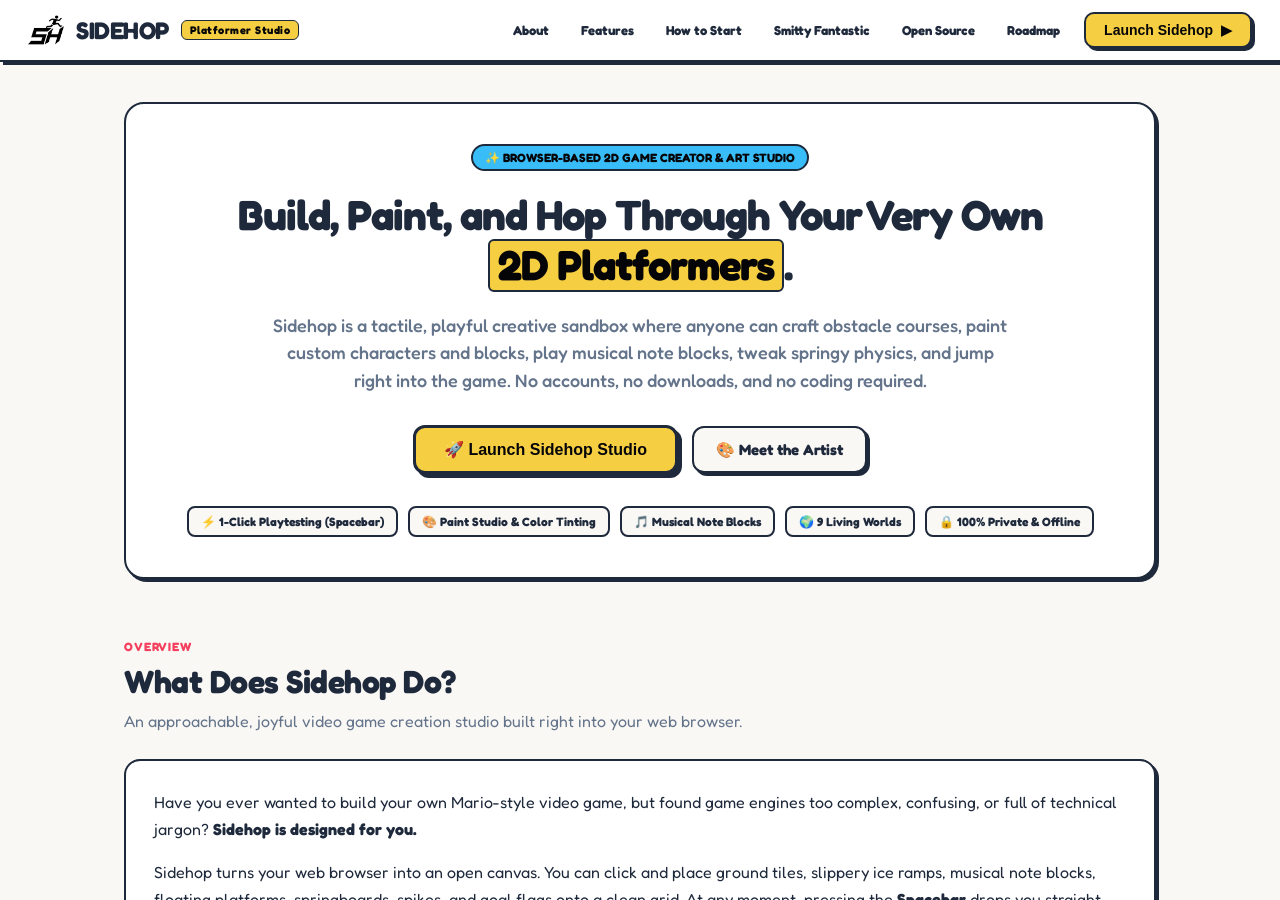
==== commit a8e33ff4: "Fix SoundEngine ES module export, unify module cache-busting, and fix sidebar/canvas layout" ====
--- a/index.standalone.html
+++ b/index.standalone.html
@@ -818,6 +818,11 @@
   max-height: 100%;
   z-index: 55;
   flex-shrink: 0;
+  pointer-events: none;
+}
+
+.left-sidebar-column > * {
+  pointer-events: auto;
 }
 
 .drawer-top-symbols {
@@ -889,7 +894,6 @@
   transform: translateX(-220px);
   opacity: 0;
   pointer-events: none;
-  position: absolute;
 }
 
 .drawer-title {
@@ -996,6 +1000,10 @@
 /* CANVAS STAGE */
 .canvas-wrapper {
   position: absolute;
+  left: 204px;
+  top: 14px;
+  width: calc(100vw - 228px);
+  height: calc(100vh - 90px);
   border: var(--border-thick);
   border-radius: 14px;
   box-shadow: 5px 5px 0px var(--ink-black);
@@ -5232,7 +5240,6 @@
 // ── js/audio/sound.js ──
 // Sidehop Web Audio Sound FX Engine
 // Pure procedural Web Audio API sounds — zero external assets required!
-
 class SoundEngine {
   constructor() {
     this.ctx = null;
@@ -16012,12 +16019,12 @@
     };
 
     // World & UI Theme State
-    const validThemes = ['grass', 'snowy', 'night', 'chrome', '8-bit', 'jungle', 'neon', 'atlantis', 'mixed'];
+    const validThemes = ['grass', 'snowy', 'night', 'chrome', '8-bit', 'jungle', 'neon', 'atlantis', 'uncanny', 'mixed'];
     let initialTheme = 'grass';
     try {
       const savedTheme = localStorage.getItem('sidehop_theme');
       if (savedTheme && validThemes.includes(savedTheme)) {
-        initialTheme = savedTheme;
+        initialTheme = savedTheme === 'mixed' ? 'uncanny' : savedTheme;
       }
     } catch (e) {}
     this.currentTheme = initialTheme;
@@ -16597,11 +16604,13 @@
 
   getStageBounds() {
     const workbench = document.querySelector('.workbench-container');
+    const sidebarCol = document.getElementById('left-sidebar-column') || document.getElementById('tool-drawer');
     const toolDrawer = document.getElementById('tool-drawer');
     const wbW = workbench ? workbench.clientWidth : window.innerWidth;
     const wbH = workbench ? workbench.clientHeight : (window.innerHeight - 56);
     const drawerVisible = toolDrawer && !toolDrawer.classList.contains('minimized');
-    const minLeft = drawerVisible ? (toolDrawer.offsetLeft + toolDrawer.offsetWidth + 18) : 16;
+    const sidebarRight = sidebarCol ? (sidebarCol.offsetLeft + sidebarCol.offsetWidth) : 188;
+    const minLeft = drawerVisible ? (sidebarRight + 18) : 16;
     const minTop = 14;
     const maxRight = Math.max(minLeft + 480, wbW - 24);
     const maxBottom = Math.max(minTop + 320, wbH - 20);
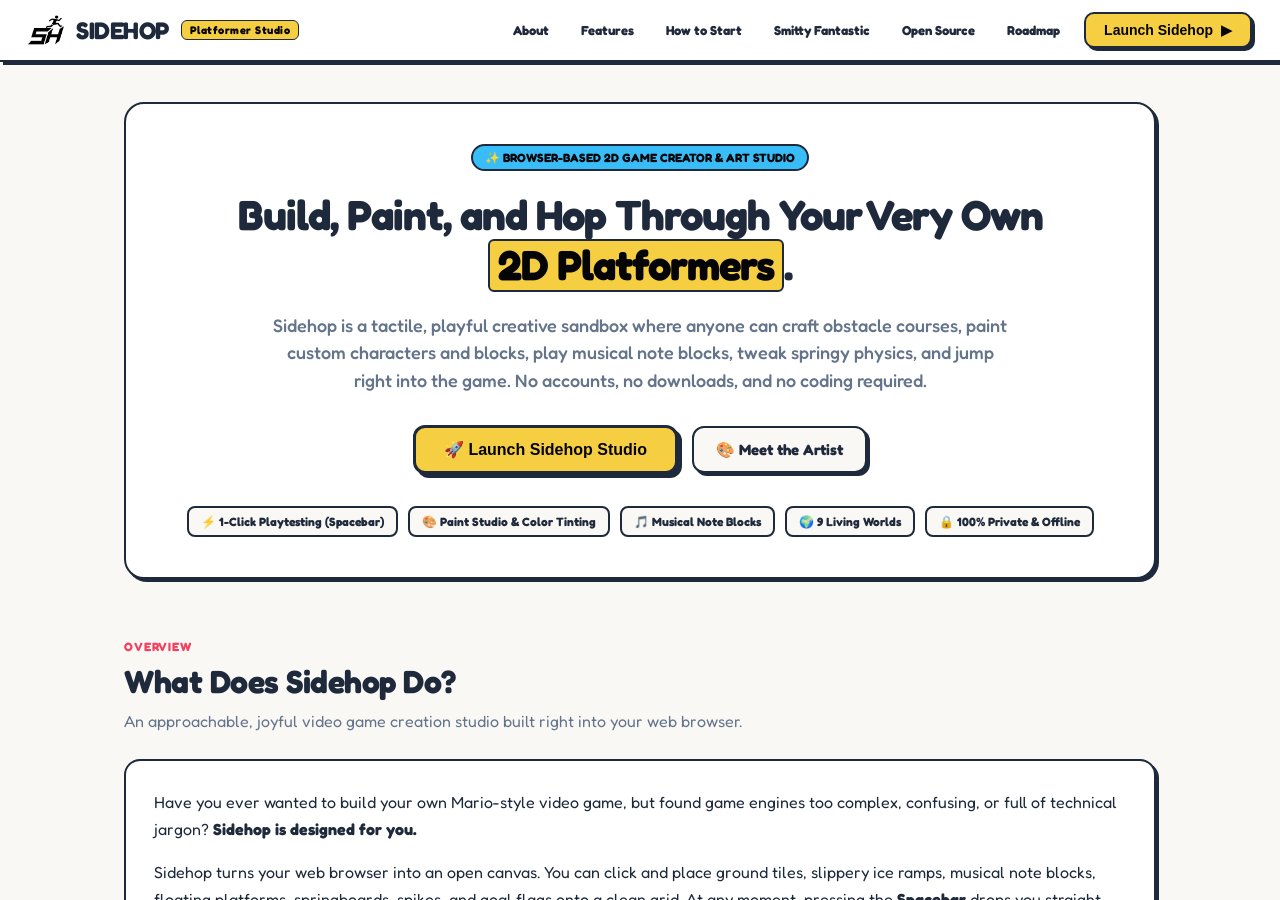
==== commit e75bd8ac: "Lifelike 3D visual overhaul, Import/Export drawers, enemy ledge AI, and background cutoff fixes" ====
--- a/index.standalone.html
+++ b/index.standalone.html
@@ -1026,6 +1026,11 @@
   background-color: #FAF8F5;
 }
 
+body[data-theme="uncanny"] #game-canvas {
+  image-rendering: auto;
+  image-rendering: smooth;
+}
+
 /* INTERACTIVE CORNER & EDGE RESIZE HANDLES */
 .frame-resize-handle {
   position: absolute;
@@ -4116,15 +4121,15 @@
         <span>🌄 Background</span>
       </button>
 
-      <!-- 8. Import (.sidehop editable project or standalone .html game) -->
-      <button id="import-level-btn" class="neo-btn" title="Import .sidehop editable project or standalone .html game file">
-        <span>📂 Import (.sidehop / HTML)</span>
+      <!-- 8. Import Drawer Button (.sidehop or HTML) -->
+      <button id="import-drawer-btn" class="neo-btn" title="Import .sidehop project or HTML game">
+        <span>📂 Import ▾</span>
       </button>
       <input type="file" id="import-file-input" accept=".sidehop,.html,.htm,.json" style="display: none;">
 
       <!-- 9. Export Drawer Button -->
-      <button id="export-drawer-btn" class="neo-btn neo-btn-cyan" title="Export as .sidehop editable project or finalized HTML game">
-        <span>EXPORT (.sidehop / HTML) ▾</span>
+      <button id="export-drawer-btn" class="neo-btn neo-btn-cyan" title="Export as .sidehop project or HTML game">
+        <span>EXPORT ▾</span>
       </button>
 
       <!-- 10. Help Drawer Button (Controls, Demo, About) -->
@@ -4143,20 +4148,38 @@
       </button>
     </div>
 
+    <!-- IMPORT HEADER DRAWER MENU -->
+    <div id="import-drawer-menu" class="header-drawer-menu" style="display: none;">
+      <button id="import-sidehop-btn" class="header-drawer-item" title="Import editable .sidehop project">
+        <span class="drawer-item-icon">📂</span>
+        <span class="drawer-item-text">
+          <strong>.sidehop</strong>
+          <small>(Project)</small>
+        </span>
+      </button>
+      <button id="import-html-btn" class="header-drawer-item" title="Import standalone HTML game">
+        <span class="drawer-item-icon">🌐</span>
+        <span class="drawer-item-text">
+          <strong>HTML</strong>
+          <small>(Game)</small>
+        </span>
+      </button>
+    </div>
+
     <!-- EXPORT HEADER DRAWER MENU -->
     <div id="export-drawer-menu" class="header-drawer-menu" style="display: none;">
-      <button id="export-level-btn" class="header-drawer-item" title="Save editable .sidehop project file">
+      <button id="export-level-btn" class="header-drawer-item" title="Export editable .sidehop project">
         <span class="drawer-item-icon">💾</span>
         <span class="drawer-item-text">
-          <strong>.sidehop Project</strong>
-          <small>(Editable Project)</small>
+          <strong>.sidehop</strong>
+          <small>(Project)</small>
         </span>
       </button>
-      <button id="export-html-btn" class="header-drawer-item" title="Export standalone playable HTML game">
+      <button id="export-html-btn" class="header-drawer-item" title="Export standalone HTML game">
         <span class="drawer-item-icon">🌐</span>
         <span class="drawer-item-text">
-          <strong>HTML Game</strong>
-          <small>(Finished Standalone Game)</small>
+          <strong>HTML</strong>
+          <small>(Game)</small>
         </span>
       </button>
     </div>
@@ -4863,7 +4886,7 @@
             <span class="about-credit-role">Visual Design System</span>
           </div>
           <p class="about-credit-desc">
-            Refined high-contrast ink borders (#1E293B), tactile compressed drop shadows, and eye-friendly themed palettes (Meadows, Tundra, Nightlife, Chrome, 8-Bit, Jungle, Neon over Black, Atlantis Underwater, and 3D / Uncanny Realism).
+            Refined high-contrast ink borders (#1E293B), tactile compressed drop shadows, and eye-friendly themed palettes (Meadows, Tundra, Nightlife, Chrome, 8-Bit, Jungle, Neon over Black, Atlantis Underwater, and Lifelike 3D).
           </p>
         </div>
         <div class="about-credit-card">
@@ -4978,11 +5001,11 @@
           <div class="theme-sub">Deep sea ocean floor, coral &amp; aquatic light</div>
         </div>
         <div class="theme-card" data-theme="uncanny">
-          <div class="theme-preview" style="background: linear-gradient(180deg, #2D75B8 0%, #7BB8EA 62%, #4E9A2F 100%);">
+          <div class="theme-preview" style="background: linear-gradient(180deg, #1E5AA8 0%, #68ABE0 58%, #3E8E26 100%);">
             <span class="theme-emoji">👁️</span>
           </div>
-          <div class="theme-name">3D / Uncanny Realism</div>
-          <div class="theme-sub">Raytraced 3D diorama, uncanny eyes, refractive ice &amp; bao clouds</div>
+          <div class="theme-name">Lifelike 3D</div>
+          <div class="theme-sub">Photorealistic 3D diorama, subsurface scattering, refractive ice &amp; raytraced lighting</div>
         </div>
       </div>
     </div>
@@ -5045,11 +5068,11 @@
       { title: "Atmospheric Background", body: "Choose background themes or upload custom images and GIFs.", control: "#bg-modal-btn", keys: "BG" },
       { title: "Interactive Guided Demo", body: "Watch automated guided tour highlighting all major creation & play features non-destructively.", control: "#help-drawer-btn", keys: "🎬 Demo" },
       { title: "About Sidehop & Credits", body: "View inspirations, engine architecture, typography, open-source libraries, and author credits.", control: "#help-drawer-btn", keys: "ℹ️ About" },
-      { title: "World & UI Theme", body: "Change theme across UI, level atmosphere, and blocks (Meadows, Tundra, Nightlife, Chrome, 8-Bit, Jungle, Neon, Atlantis, 3D / Uncanny Realism).", control: "#theme-selector-btn", keys: "🎨 Themes" },
+      { title: "World & UI Theme", body: "Change theme across UI, level atmosphere, and blocks (Meadows, Tundra, Nightlife, Chrome, 8-Bit, Jungle, Neon, Atlantis, Lifelike 3D).", control: "#theme-selector-btn", keys: "🎨 Themes" },
       { title: "Fullscreen / Fill Screen", body: "Expand the canvas to fill the entire browser screen in edit and play modes.", control: "#stretch-frame-btn", keys: "⛶" },
       { title: "Mute / Unmute Sound FX", body: "Toggle procedural chiptune sound effects on or off.", control: "#sound-toggle-btn", keys: "🔊" },
       { title: "Export (.sidehop / HTML)", body: "Export either an editable .sidehop project or a finalized standalone .html web game.", control: "#export-drawer-btn", keys: "EXPORT" },
-      { title: "Import (.sidehop / HTML)", body: "Load either a .sidehop editable project file or a standalone .html Sidehop game file.", control: "#import-level-btn", keys: "Import" }
+      { title: "Import (.sidehop / HTML)", body: "Load either a .sidehop editable project file or a standalone .html Sidehop game file.", control: "#import-drawer-btn", keys: "Import" }
     ];
 
     const helpDialog = document.getElementById("help");
@@ -5057,15 +5080,19 @@
     const helpSearchInput = document.getElementById("help-search");
     const helpListContainer = document.getElementById("help-list");
 
-    // Header Dropdown Drawer Logic (Export & Help Drawers)
+    // Header Dropdown Drawer Logic (Import, Export & Help Drawers)
+    const importDrawerBtn = document.getElementById("import-drawer-btn");
+    const importDrawerMenu = document.getElementById("import-drawer-menu");
     const exportDrawerBtn = document.getElementById("export-drawer-btn");
     const exportDrawerMenu = document.getElementById("export-drawer-menu");
     const helpDrawerBtn = document.getElementById("help-drawer-btn");
     const helpDrawerMenu = document.getElementById("help-drawer-menu");
 
     function closeHeaderDrawers() {
+      if (importDrawerMenu) importDrawerMenu.style.display = "none";
       if (exportDrawerMenu) exportDrawerMenu.style.display = "none";
       if (helpDrawerMenu) helpDrawerMenu.style.display = "none";
+      importDrawerBtn?.classList.remove("drawer-open");
       exportDrawerBtn?.classList.remove("drawer-open");
       helpDrawerBtn?.classList.remove("drawer-open");
     }
@@ -5080,7 +5107,7 @@
       menuEl.style.display = "flex";
       triggerBtn.classList.add("drawer-open");
       const rect = triggerBtn.getBoundingClientRect();
-      const menuW = menuEl.offsetWidth || 220;
+      const menuW = menuEl.offsetWidth || 200;
       let left = rect.left;
       if (left + menuW > window.innerWidth - 10) {
         left = Math.max(10, window.innerWidth - menuW - 10);
@@ -5089,6 +5116,11 @@
       menuEl.style.top = `${rect.bottom + 6}px`;
       window.sidehop?.soundEngine?.playClick();
     }
+
+    importDrawerBtn?.addEventListener("click", (e) => {
+      e.stopPropagation();
+      toggleHeaderDrawer(importDrawerBtn, importDrawerMenu);
+    });
 
     exportDrawerBtn?.addEventListener("click", (e) => {
       e.stopPropagation();
@@ -5102,8 +5134,10 @@
 
     window.addEventListener("click", (e) => {
       if (
+        !importDrawerMenu?.contains(e.target) &&
         !exportDrawerMenu?.contains(e.target) &&
         !helpDrawerMenu?.contains(e.target) &&
+        e.target !== importDrawerBtn &&
         e.target !== exportDrawerBtn &&
         e.target !== helpDrawerBtn
       ) {
@@ -6435,6 +6469,1031 @@
     }
     fallbackDrawFn();
   }
+
+  // --- LIFELIKE 3D PER-PIXEL RAYTRACED & NORMAL-MAPPED RENDER ENGINE ---
+  static get3DCache() {
+    if (!Entity._cache3D) Entity._cache3D = new Map();
+    return Entity._cache3D;
+  }
+
+  static get3DCanvas(key, w, h, buildFn) {
+    const cache = Entity.get3DCache();
+    if (cache.has(key)) return cache.get(key);
+    if (typeof document === 'undefined') return null;
+    const c = document.createElement('canvas');
+    c.width = w;
+    c.height = h;
+    const cctx = c.getContext('2d');
+    buildFn(cctx, w, h);
+    cache.set(key, c);
+    return c;
+  }
+
+  static hash2D(ix, iy, seed = 0) {
+    let n = (ix * 374761393 + iy * 668265263 + seed * 1442695041) | 0;
+    n = (n ^ (n >> 13)) | 0;
+    n = Math.imul(n, 1274126177);
+    return ((n ^ (n >> 16)) >>> 0) / 4294967295;
+  }
+
+  static noise2D(x, y, periodX = 0, periodY = 0, seed = 0) {
+    const ix = Math.floor(x);
+    const iy = Math.floor(y);
+    const fx = x - ix;
+    const fy = y - iy;
+    const ux = fx * fx * (3 - 2 * fx);
+    const uy = fy * fy * (3 - 2 * fy);
+    const wrap = (v, p) => (p > 0 ? ((v % p) + p) % p : v);
+    const x0 = wrap(ix, periodX);
+    const x1 = wrap(ix + 1, periodX);
+    const y0 = wrap(iy, periodY);
+    const y1 = wrap(iy + 1, periodY);
+    const a = Entity.hash2D(x0, y0, seed);
+    const b = Entity.hash2D(x1, y0, seed);
+    const c = Entity.hash2D(x0, y1, seed);
+    const d = Entity.hash2D(x1, y1, seed);
+    return a + (b - a) * ux + (c - a) * uy + (a - b - c + d) * ux * uy;
+  }
+
+  static fbm2D(x, y, octaves = 4, periodX = 0, periodY = 0, seed = 0) {
+    let val = 0;
+    let amp = 0.5;
+    let freq = 1;
+    let norm = 0;
+    for (let i = 0; i < octaves; i++) {
+      val += amp * Entity.noise2D(x * freq, y * freq, periodX * freq, periodY * freq, seed + i * 31);
+      norm += amp;
+      amp *= 0.5;
+      freq *= 2;
+    }
+    return val / norm;
+  }
+
+  static voronoi2D(x, y, periodX = 0, periodY = 0, seed = 0) {
+    const ix = Math.floor(x);
+    const iy = Math.floor(y);
+    const fx = x - ix;
+    const fy = y - iy;
+    const wrap = (v, p) => (p > 0 ? ((v % p) + p) % p : v);
+    let d1 = 8;
+    let d2 = 8;
+    let cellId = 0;
+    let bestDx = 0;
+    let bestDy = 0;
+    for (let j = -1; j <= 1; j++) {
+      for (let i = -1; i <= 1; i++) {
+        const cx = wrap(ix + i, periodX);
+        const cy = wrap(iy + j, periodY);
+        const rx = i + Entity.hash2D(cx, cy, seed) * 0.78 + 0.11 - fx;
+        const ry = j + Entity.hash2D(cx, cy, seed + 79) * 0.78 + 0.11 - fy;
+        const d = Math.hypot(rx, ry);
+        if (d < d1) {
+          d2 = d1;
+          d1 = d;
+          bestDx = -rx;
+          bestDy = -ry;
+          cellId = Entity.hash2D(cx, cy, seed + 193);
+        } else if (d < d2) {
+          d2 = d;
+        }
+      }
+    }
+    return { d1, d2, edge: d2 - d1, cellId, dx: bestDx, dy: bestDy };
+  }
+
+  static drawLifelikeSpectacledEyes(ctx, leftX, rightX, eyeY, radius = 5.4, irisHex = '#38BDF8', frameColor = '#1E293B') {
+    const eyes = [leftX, rightX];
+    eyes.forEach((ex) => {
+      // 1. Deep 3D orbital eye socket shadow (soft ambient occlusion)
+      const sockG = ctx.createRadialGradient(ex, eyeY + 0.6, radius * 0.4, ex, eyeY + 0.6, radius * 1.38);
+      sockG.addColorStop(0, 'rgba(15, 5, 5, 0.85)');
+      sockG.addColorStop(0.65, 'rgba(30, 10, 10, 0.45)');
+      sockG.addColorStop(1, 'rgba(30, 10, 10, 0)');
+      ctx.fillStyle = sockG;
+      ctx.beginPath();
+      ctx.arc(ex, eyeY + 0.6, radius * 1.38, 0, Math.PI * 2);
+      ctx.fill();
+
+      // 2. 3D Spherical Wet Sclera with Subsurface Pinkish-Crimson Rim
+      const scleraG = ctx.createRadialGradient(ex - radius * 0.28, eyeY - radius * 0.28, radius * 0.1, ex, eyeY, radius);
+      scleraG.addColorStop(0, '#FFFFFF');
+      scleraG.addColorStop(0.62, '#F1F5F9');
+      scleraG.addColorStop(0.86, '#E2C6C6');
+      scleraG.addColorStop(1, '#7F1D1D');
+      ctx.fillStyle = scleraG;
+      ctx.beginPath();
+      ctx.arc(ex, eyeY, radius, 0, Math.PI * 2);
+      ctx.fill();
+
+      // Subtle organic micro-capillary on outer sclera
+      ctx.strokeStyle = 'rgba(185, 28, 28, 0.32)';
+      ctx.lineWidth = 0.55;
+      ctx.beginPath();
+      ctx.moveTo(ex - radius * 0.82, eyeY - 0.8);
+      ctx.quadraticCurveTo(ex - radius * 0.62, eyeY + 0.4, ex - radius * 0.48, eyeY - 0.2);
+      ctx.stroke();
+
+      // 3. Multi-layered Fibrous 3D Iris
+      const ix = ex + radius * 0.14;
+      const iy = eyeY;
+      const ir = radius * 0.56;
+      const irisG = ctx.createRadialGradient(ix - ir * 0.2, iy - ir * 0.2, ir * 0.1, ix, iy, ir);
+      irisG.addColorStop(0, '#FEF08A');
+      irisG.addColorStop(0.55, irisHex);
+      irisG.addColorStop(0.88, '#0F172A');
+      irisG.addColorStop(1, '#020617');
+      ctx.fillStyle = irisG;
+      ctx.beginPath();
+      ctx.arc(ix, iy, ir, 0, Math.PI * 2);
+      ctx.fill();
+
+      // 4. Deep Black Pupil
+      ctx.fillStyle = '#020617';
+      ctx.beginPath();
+      ctx.arc(ix + 0.2, iy, ir * 0.48, 0, Math.PI * 2);
+      ctx.fill();
+
+      // 5. Upper eyelid cast shadow arc across top of eyeball
+      const lidShadow = ctx.createLinearGradient(ex, eyeY - radius, ex, eyeY - radius * 0.2);
+      lidShadow.addColorStop(0, 'rgba(15, 23, 42, 0.55)');
+      lidShadow.addColorStop(1, 'rgba(15, 23, 42, 0)');
+      ctx.fillStyle = lidShadow;
+      ctx.beginPath();
+      ctx.arc(ex, eyeY, radius, Math.PI, Math.PI * 2);
+      ctx.fill();
+
+      // 6. Dual Wet Corneal Specular Catchlights
+      ctx.fillStyle = '#FFFFFF';
+      ctx.beginPath();
+      ctx.arc(ex - radius * 0.18, eyeY - radius * 0.28, radius * 0.23, 0, Math.PI * 2);
+      ctx.arc(ix + ir * 0.38, iy + ir * 0.35, radius * 0.11, 0, Math.PI * 2);
+      ctx.fill();
+
+      // 7. Subtle Refractive Glass Lens Sheen inside Spectacles
+      const lensG = ctx.createLinearGradient(ex - radius, eyeY - radius, ex + radius, eyeY + radius);
+      lensG.addColorStop(0, 'rgba(255, 255, 255, 0.26)');
+      lensG.addColorStop(0.45, 'rgba(255, 255, 255, 0.02)');
+      lensG.addColorStop(1, 'rgba(56, 189, 248, 0.12)');
+      ctx.fillStyle = lensG;
+      ctx.beginPath();
+      ctx.arc(ex, eyeY, radius * 1.08, 0, Math.PI * 2);
+      ctx.fill();
+
+      // 8. 3D Cylindrical Metallic Wire-Frame Spectacle Rim
+      ctx.strokeStyle = 'rgba(0, 0, 0, 0.45)';
+      ctx.lineWidth = 2.1;
+      ctx.beginPath();
+      ctx.arc(ex + 0.4, eyeY + 0.7, radius * 1.1, 0, Math.PI * 2);
+      ctx.stroke();
+
+      ctx.strokeStyle = frameColor;
+      ctx.lineWidth = 1.65;
+      ctx.beginPath();
+      ctx.arc(ex, eyeY, radius * 1.1, 0, Math.PI * 2);
+      ctx.stroke();
+
+      // Specular metallic glint on top-left wire rim
+      ctx.strokeStyle = 'rgba(255, 255, 255, 0.78)';
+      ctx.lineWidth = 0.8;
+      ctx.beginPath();
+      ctx.arc(ex, eyeY, radius * 1.1, Math.PI * 1.08, Math.PI * 1.62);
+      ctx.stroke();
+    });
+
+    // 3D Curved Metal Nose Bridge connecting the two lenses
+    ctx.strokeStyle = frameColor;
+    ctx.lineWidth = 1.75;
+    ctx.beginPath();
+    ctx.moveTo(leftX + radius * 1.08, eyeY - 0.5);
+    ctx.quadraticCurveTo((leftX + rightX) * 0.5, eyeY - 2.2, rightX - radius * 1.08, eyeY - 0.5);
+    ctx.stroke();
+    ctx.strokeStyle = 'rgba(255, 255, 255, 0.65)';
+    ctx.lineWidth = 0.75;
+    ctx.beginPath();
+    ctx.moveTo(leftX + radius * 1.08, eyeY - 1.0);
+    ctx.quadraticCurveTo((leftX + rightX) * 0.5, eyeY - 2.7, rightX - radius * 1.08, eyeY - 1.0);
+    ctx.stroke();
+  }
+
+  // Per-pixel 3D Raytraced Superquadric Rounded-Cube Body Builder (for Hero & 3D Creatures)
+  static getLifelikeBodyCanvas(key, w, h, baseRGB, hasHorns = true) {
+    return Entity.get3DCanvas(key, w, h, (cctx, cw, ch) => {
+      const img = cctx.createImageData(cw, ch);
+      const data = img.data;
+      const [br, bg, bb] = baseRGB;
+      // Key light from upper-left-front: (-0.42, -0.58, 0.70)
+      const lx = -0.42, ly = -0.58, lz = 0.70;
+      // Halfway vector for Blinn-Phong specular with view (0, 0, 1)
+      const hLen = Math.hypot(lx, ly, lz + 1);
+      const hx = lx / hLen, hy = ly / hLen, hz = (lz + 1) / hLen;
+
+      for (let py = 0; py < ch; py++) {
+        for (let px = 0; px < cw; px++) {
+          const u = (px / cw) * 40;
+          const v = (py / ch) * 48;
+          let r = 0, g = 0, b = 0, a = 0;
+
+          // 1. Soft 3D Ground Contact Shadow at bottom (v around 44..47.5)
+          const sdX = (u - 20) / 16.5;
+          const sdY = (v - 45.2) / 3.2;
+          const sdDist = Math.hypot(sdX, sdY);
+          if (sdDist < 1.0) {
+            const sAlpha = Math.pow(1 - sdDist, 1.8) * 0.55;
+            r = 8; g = 10; b = 15; a = sAlpha * 255;
+          }
+
+          // 2. Four Stubby 3D Cylindrical Legs (front pair & back pair at v = 37..45.5)
+          const legs = [
+            { cx: 10.5, r: 3.6, top: 37, bot: 45.2, shade: 1.0 },
+            { cx: 15.2, r: 3.2, top: 37, bot: 44.4, shade: 0.72 },
+            { cx: 24.8, r: 3.2, top: 37, bot: 44.4, shade: 0.72 },
+            { cx: 29.5, r: 3.6, top: 37, bot: 45.2, shade: 1.0 }
+          ];
+          for (let li = 0; li < legs.length; li++) {
+            const lg = legs[li];
+            if (v >= lg.top && v <= lg.bot && Math.abs(u - lg.cx) <= lg.r) {
+              const nx = (u - lg.cx) / lg.r;
+              const ny = v > lg.bot - 2.2 ? (v - (lg.bot - 2.2)) / 2.2 : -0.15;
+              const nzSq = 1 - nx * nx - ny * ny;
+              if (nzSq > 0) {
+                const nz = Math.sqrt(nzSq);
+                const diff = Math.max(0, nx * lx + ny * ly + nz * lz);
+                const ao = Math.min(1, (v - lg.top) / 3.5);
+                const lit = (0.22 + diff * 0.78) * lg.shade * (0.45 + 0.55 * ao);
+                const spec = Math.pow(Math.max(0, nx * hx + ny * hy + nz * hz), 28) * 0.35 * lg.shade;
+                r = Math.min(255, br * lit + spec * 255);
+                g = Math.min(255, bg * lit + spec * 255);
+                b = Math.min(255, bb * lit + spec * 255);
+                a = 255;
+              }
+            }
+          }
+
+          // 3. Sculpted 3D Conical Horn / Ear Nubs on Top Corners (v = 2.5..12)
+          if (hasHorns && v >= 2.2 && v <= 12.5) {
+            const horns = [
+              { baseCx: 10.2, tipX: 8.4, tipY: 2.8, baseY: 11.5, baseR: 4.4 },
+              { baseCx: 29.8, tipX: 31.6, tipY: 2.8, baseY: 11.5, baseR: 4.4 }
+            ];
+            for (let hi = 0; hi < 2; hi++) {
+              const hn = horns[hi];
+              const t = Math.max(0, Math.min(1, (v - hn.tipY) / (hn.baseY - hn.tipY)));
+              const curCx = hn.tipX + (hn.baseCx - hn.tipX) * t;
+              const curR = Math.max(0.9, hn.baseR * Math.pow(t, 0.72));
+              const dx = u - curCx;
+              if (Math.abs(dx) <= curR) {
+                const nx = dx / curR;
+                const ny = -0.38;
+                const nz = Math.sqrt(Math.max(0.05, 1 - nx * nx - ny * ny));
+                const diff = Math.max(0, nx * lx + ny * ly + nz * lz);
+                const spec = Math.pow(Math.max(0, nx * hx + ny * hy + nz * hz), 32) * 0.48;
+                const sss = Math.pow(1 - t, 1.5) * 0.22;
+                const lit = 0.28 + diff * 0.78 + sss;
+                r = Math.min(255, br * lit + spec * 255);
+                g = Math.min(255, bg * lit + spec * 240);
+                b = Math.min(255, bb * lit + spec * 240);
+                a = 255;
+              }
+            }
+          }
+
+          // 4. Main 3D Rounded-Cube Superquadric Body (u = 3.5..36.5, v = 7.5..40.5)
+          // Slightly angled 3D perspective so top plane & left/right bevels have real 3D volume
+          const bx = (u - 20.0) / 16.0;
+          const by = (v - 24.0) / 15.8;
+          // Superquadric distance: |x|^3.6 + |y|^3.6
+          const ax = Math.abs(bx);
+          const ay = Math.abs(by);
+          const sqDist = Math.pow(ax, 3.6) + Math.pow(ay, 3.6);
+          if (sqDist <= 1.0) {
+            // Smooth anti-aliased edge coverage
+            const edgeCov = Math.min(1, (1.0 - Math.pow(sqDist, 0.28)) * 22);
+            // Compute 3D surface normal of rounded cube + subtle organic silicone/clay micro-bump
+            const bumpX = (Entity.fbm2D(u * 0.35 + 0.2, v * 0.35, 3, 0, 0, 41) - Entity.fbm2D(u * 0.35 - 0.2, v * 0.35, 3, 0, 0, 41)) * 0.14;
+            const bumpY = (Entity.fbm2D(u * 0.35, v * 0.35 + 0.2, 3, 0, 0, 41) - Entity.fbm2D(u * 0.35, v * 0.35 - 0.2, 3, 0, 0, 41)) * 0.14;
+
+            let nx = Math.sign(bx) * Math.pow(ax, 2.4) * 0.92 + bx * 0.25 + bumpX;
+            let ny = Math.sign(by) * Math.pow(ay, 2.4) * 0.92 + by * 0.25 + bumpY;
+            // Visible 3D top bevel shelf (v around 7.5..11.5 tilts upward toward sky)
+            if (by < -0.68) {
+              ny -= 0.35 * ((-0.68 - by) / 0.32);
+            }
+            const nLen = Math.hypot(nx, ny, 1.0);
+            nx /= nLen;
+            ny /= nLen;
+            const nz = Math.sqrt(Math.max(0.04, 1 - nx * nx - ny * ny));
+
+            // Key sun diffuse + sky hemisphere fill + warm subsurface scattering + rim light
+            const nDotL = Math.max(0, nx * lx + ny * ly + nz * lz);
+            const wrapDiff = Math.max(0, (nx * lx + ny * ly + nz * lz + 0.35) / 1.35);
+            const skyFill = (-ny * 0.5 + 0.5) * 0.22;
+            const rim = Math.pow(1 - nz, 2.6) * (nx > 0.2 ? 0.32 : 0.12);
+            // Glossy studio softbox reflection on upper-left brow
+            const nDotH = Math.max(0, nx * hx + ny * hy + nz * hz);
+            const spec = Math.pow(nDotH, 42) * 0.62 + Math.pow(nDotH, 12) * 0.16;
+
+            // Subtle anatomical mouth indentation at (u: 17..24, v: 29.5)
+            const mouthDx = (u - 20.5) / 3.4;
+            const mouthDy = (v - 29.5) / 1.1;
+            const mouthDist = Math.hypot(mouthDx, mouthDy);
+            const mouthShade = mouthDist < 1.0 ? (0.35 + 0.65 * mouthDist) : 1.0;
+
+            const lit = (0.16 + nDotL * 0.68 + wrapDiff * 0.22 + skyFill) * mouthShade;
+            const nr = Math.min(255, br * lit + spec * 255 + rim * 180);
+            const ng = Math.min(255, bg * lit + spec * 245 + rim * 195);
+            const nb = Math.min(255, bb * lit + spec * 250 + rim * 220);
+
+            r = r * (1 - edgeCov) + nr * edgeCov;
+            g = g * (1 - edgeCov) + ng * edgeCov;
+            b = b * (1 - edgeCov) + nb * edgeCov;
+            a = Math.max(a, edgeCov * 255);
+          }
+
+          const idx = (py * cw + px) * 4;
+          data[idx] = r;
+          data[idx + 1] = g;
+          data[idx + 2] = b;
+          data[idx + 3] = a;
+        }
+      }
+      cctx.putImageData(img, 0, 0);
+    });
+  }
+
+  // Per-pixel 3D Geological Soil Cross-Section & Volumetric Turf Builder (80x88, 2x Retina)
+  static getLifelikeSoilCanvas(col, row, hasTop, hasBottom, hasLeft, hasRight) {
+    const cMod = ((col % 4) + 4) % 4;
+    const rMod = ((row % 2) + 2) % 2;
+    const key = `soil3d_${cMod}_${rMod}_${hasTop ? 1 : 0}${hasBottom ? 1 : 0}${hasLeft ? 1 : 0}${hasRight ? 1 : 0}`;
+    return Entity.get3DCanvas(key, 80, 88, (cctx, cw, ch) => {
+      const img = cctx.createImageData(cw, ch);
+      const data = img.data;
+      const lx = -0.45, ly = -0.62, lz = 0.64;
+
+      // Render 80x80 soil block in py = 8..87 (leaving py = 0..7 for 3D overhanging grass blades)
+      for (let py = 8; py < ch; py++) {
+        const by = py - 8; // 0..79
+        for (let px = 0; px < cw; px++) {
+          const wx = cMod * 80 + px;
+          const wy = rMod * 80 + by;
+
+          // Multi-scale seamless tileable soil FBM + Voronoi stone pebbles
+          const n1 = Entity.fbm2D(wx * 0.075, wy * 0.075, 4, 24, 12, 17);
+          const n2 = Entity.fbm2D((wx + 1.4) * 0.075, wy * 0.075, 4, 24, 12, 17);
+          const n3 = Entity.fbm2D(wx * 0.075, (wy + 1.4) * 0.075, 4, 24, 12, 17);
+          const fine = Entity.noise2D(wx * 0.35, wy * 0.35, 112, 56, 91);
+
+          const vor = Entity.voronoi2D(wx * 0.0625, wy * 0.0625, 20, 10, 53);
+          const isPebble = vor.cellId < 0.42 && vor.d1 < 0.34 && (hasTop || by > 13);
+
+          let nx = (n1 - n2) * 2.4;
+          let ny = (n1 - n3) * 2.4;
+          let nz = 1.0;
+
+          // Base dark loamy organic soil color with subterranean strata variation
+          const strata = Math.sin(wy * 0.09 + n1 * 3.2) * 0.5 + 0.5;
+          let baseR = 56 + strata * 18 + (fine - 0.5) * 16;
+          let baseG = 33 + strata * 11 + (fine - 0.5) * 10;
+          let baseB = 18 + strata * 6 + (fine - 0.5) * 6;
+          let specAmt = 0.06;
+
+          if (isPebble) {
+            // 3D spherical embedded river pebble with mineral tint and crevice AO
+            const pebNormR = vor.d1 / 0.34;
+            nx = (vor.dx / 0.34) * 0.85 + nx * 0.2;
+            ny = (vor.dy / 0.34) * 0.85 + ny * 0.2;
+            nz = Math.sqrt(Math.max(0.08, 1 - pebNormR * pebNormR * 0.82));
+            const mineralTone = (vor.cellId / 0.42);
+            baseR = 112 + mineralTone * 38;
+            baseG = 102 + mineralTone * 34;
+            baseB = 92 + mineralTone * 28;
+            specAmt = 0.28;
+            // Dark crevice ambient occlusion around pebble rim
+            if (pebNormR > 0.78) {
+              const crevice = 1 - ((pebNormR - 0.78) / 0.22) * 0.65;
+              baseR *= crevice;
+              baseG *= crevice;
+              baseB *= crevice;
+            }
+          }
+
+          // 3D Bevel / Cliff edge rounding on exposed block boundaries (NO cartoon outlines!)
+          let edgeAO = 1.0;
+          if (!hasLeft && px < 10) {
+            const t = (10 - px) / 10;
+            nx -= t * 0.65;
+            edgeAO *= (0.72 + 0.28 * (1 - t));
+          }
+          if (!hasRight && px > 69) {
+            const t = (px - 69) / 10;
+            nx += t * 0.75;
+            edgeAO *= (0.48 + 0.52 * (1 - t));
+          }
+          if (!hasBottom && by > 68) {
+            const t = (by - 68) / 11;
+            ny += t * 0.85;
+            edgeAO *= (0.38 + 0.62 * (1 - t));
+          }
+          // Cast shadow directly beneath overhanging turf canopy
+          if (!hasTop && by < 22) {
+            const turfShadow = by < 11 ? 0.38 : (0.38 + ((by - 11) / 11) * 0.62);
+            edgeAO *= turfShadow;
+          }
+
+          const nLen = Math.hypot(nx, ny, nz);
+          nx /= nLen; ny /= nLen; nz /= nLen;
+
+          const diff = Math.max(0, nx * lx + ny * ly + nz * lz);
+          const spec = Math.pow(Math.max(0, nz), 18) * specAmt;
+          const light = (0.32 + diff * 0.88) * edgeAO;
+
+          const idx = (py * cw + px) * 4;
+          data[idx] = Math.min(255, Math.max(0, baseR * light + spec * 255));
+          data[idx + 1] = Math.min(255, Math.max(0, baseG * light + spec * 255));
+          data[idx + 2] = Math.min(255, Math.max(0, baseB * light + spec * 255));
+          data[idx + 3] = 255;
+        }
+      }
+      cctx.putImageData(img, 0, 0);
+
+      // Fine organic hanging root tendrils inside the soil cross-section
+      cctx.save();
+      cctx.lineCap = 'round';
+      for (let ri = 0; ri < 5; ri++) {
+        const rx = 8 + ((cMod * 37 + ri * 17) % 64);
+        const ryStart = hasTop ? (10 + (ri * 13) % 24) : 18;
+        const rLen = 18 + ((cMod * 11 + ri * 23) % 24);
+        const curve = ((ri % 2 === 0) ? 1 : -1) * (6 + (ri * 3));
+        // Root shadow
+        cctx.strokeStyle = 'rgba(12, 6, 2, 0.55)';
+        cctx.lineWidth = 2.0;
+        cctx.beginPath();
+        cctx.moveTo(rx + 1, ryStart + 1);
+        cctx.quadraticCurveTo(rx + curve * 0.6 + 1, ryStart + rLen * 0.5 + 1, rx + curve + 1, ryStart + rLen + 1);
+        cctx.stroke();
+        // Root lit fiber
+        cctx.strokeStyle = 'rgba(168, 118, 76, 0.58)';
+        cctx.lineWidth = 1.2;
+        cctx.beginPath();
+        cctx.moveTo(rx, ryStart);
+        cctx.quadraticCurveTo(rx + curve * 0.6, ryStart + rLen * 0.5, rx + curve, ryStart + rLen);
+        cctx.stroke();
+      }
+      cctx.restore();
+
+      // Volumetric 3D Living Turf Grass Canopy along Exposed Top Surface (!hasTop)
+      if (!hasTop) {
+        // 1. Dense dark root-thatch base layer with soft drop shadow
+        const thatchGrad = cctx.createLinearGradient(0, 6, 0, 22);
+        thatchGrad.addColorStop(0, '#4D9E2A');
+        thatchGrad.addColorStop(0.55, '#255D16');
+        thatchGrad.addColorStop(1, '#0F2908');
+        cctx.fillStyle = thatchGrad;
+        cctx.fillRect(0, 8, cw, 11);
+
+        // 2. Overhanging 3D grass root tufts casting shadow onto soil below
+        for (let gx = 0; gx < cw; gx += 2.2) {
+          const seed = Entity.hash2D(cMod * 80 + Math.floor(gx), 1, 77);
+          const droop = 17 + seed * 8;
+          const lean = (seed - 0.5) * 5;
+          cctx.strokeStyle = 'rgba(10, 24, 6, 0.65)';
+          cctx.lineWidth = 2.1;
+          cctx.beginPath();
+          cctx.moveTo(gx, 14);
+          cctx.lineTo(gx + lean, droop + 2);
+          cctx.stroke();
+
+          cctx.strokeStyle = seed > 0.5 ? '#3E8E22' : '#2D6E18';
+          cctx.lineWidth = 1.6;
+          cctx.beginPath();
+          cctx.moveTo(gx, 13);
+          cctx.lineTo(gx + lean, droop);
+          cctx.stroke();
+        }
+
+        // 3. Hundreds of 3D-lit Individual Grass Blades (Back shadow layer -> Mid emerald -> Sunlit lime tips)
+        for (let pass = 0; pass < 3; pass++) {
+          const step = pass === 0 ? 1.6 : (pass === 1 ? 1.8 : 2.2);
+          for (let gx = 0.5; gx < cw; gx += step) {
+            const hSeed = Entity.hash2D(cMod * 100 + Math.floor(gx * 2), pass, 131);
+            const tilt = (Entity.hash2D(cMod * 100 + Math.floor(gx * 2), pass + 10, 199) - 0.46) * 6.5;
+            const rootY = 14 - pass * 1.5 + (hSeed * 3);
+            const tipY = (pass === 0 ? 3.5 : (pass === 1 ? 2.0 : 0.8)) + hSeed * 4.5;
+
+            const bGrad = cctx.createLinearGradient(gx, rootY, gx + tilt, tipY);
+            if (pass === 0) {
+              bGrad.addColorStop(0, '#14330B');
+              bGrad.addColorStop(1, '#367A1E');
+            } else if (pass === 1) {
+              bGrad.addColorStop(0, '#1E4D12');
+              bGrad.addColorStop(0.6, '#4EA82B');
+              bGrad.addColorStop(1, '#8CE063');
+            } else {
+              bGrad.addColorStop(0, '#2E6F1B');
+              bGrad.addColorStop(0.5, '#65C438');
+              bGrad.addColorStop(1, '#D9F99D');
+            }
+            cctx.strokeStyle = bGrad;
+            cctx.lineWidth = pass === 2 ? 1.35 : 1.7;
+            cctx.lineCap = 'round';
+            cctx.beginPath();
+            cctx.moveTo(gx, rootY);
+            cctx.quadraticCurveTo(gx + tilt * 0.45, (rootY + tipY) * 0.5, gx + tilt, tipY);
+            cctx.stroke();
+          }
+        }
+      }
+    });
+  }
+
+  // Per-pixel 3D Translucent Glacial Ice Block Builder (80x80, 2x Retina, Seamless 9-Slice)
+  static getLifelikeIceCanvas(col, hasTop, hasBottom, hasLeft, hasRight) {
+    const cMod = ((col % 4) + 4) % 4;
+    const key = `ice3d_${cMod}_${hasTop ? 1 : 0}${hasBottom ? 1 : 0}${hasLeft ? 1 : 0}${hasRight ? 1 : 0}`;
+    return Entity.get3DCanvas(key, 80, 80, (cctx, cw, ch) => {
+      const img = cctx.createImageData(cw, ch);
+      const data = img.data;
+
+      for (let py = 0; py < ch; py++) {
+        for (let px = 0; px < cw; px++) {
+          const wx = cMod * 80 + px;
+          const wy = py;
+
+          // Multi-scale Voronoi internal glacial crystal fractures + FBM caustic waves
+          const vLarge = Entity.voronoi2D(wx * 0.028, wy * 0.032, 9, 4, 307);
+          const vSmall = Entity.voronoi2D(wx * 0.065, wy * 0.065, 21, 6, 509);
+          const fbm = Entity.fbm2D(wx * 0.05, wy * 0.05, 3, 16, 8, 701);
+
+          // Internal fracture planes (bright white-cyan refractive cracks inside the ice)
+          const crack1 = Math.max(0, 1 - vLarge.edge / 0.065);
+          const crack2 = Math.max(0, 1 - vSmall.edge / 0.048) * 0.65;
+          const facetShade = (vLarge.cellId - 0.5) * 0.18 + (fbm - 0.5) * 0.22;
+
+          // Vertical depth gradient: frosted white-cyan top -> rich glacial cyan middle -> bright bottom caustic
+          const yNorm = py / ch;
+          let r = 24 + (1 - yNorm) * 115 + facetShade * 55;
+          let g = 168 + (1 - yNorm) * 68 + facetShade * 45;
+          let b = 212 + (1 - yNorm) * 38 + facetShade * 30;
+
+          // Apply internal crystal fracture highlights
+          const crackGlow = Math.min(1, crack1 * crack1 * 0.95 + crack2 * 0.65);
+          r = r + (248 - r) * crackGlow;
+          g = g + (254 - g) * crackGlow;
+          b = b + (255 - b) * crackGlow;
+
+          // Top 3D refractive frost bevel (!hasTop)
+          if (!hasTop && py < 14) {
+            const topT = Math.pow(1 - py / 14, 1.5);
+            r = r + (245 - r) * topT * 0.88;
+            g = g + (253 - g) * topT * 0.92;
+            b = b + (255 - b) * topT * 0.95;
+          }
+          // Bottom internal total-reflection caustic rim (!hasBottom)
+          if (!hasBottom && py > 68) {
+            const botT = (py - 68) / 12;
+            r = r * (1 - botT * 0.35) + 120 * botT * 0.35;
+            g = g * (1 - botT * 0.15) + 235 * botT * 0.15;
+            b = Math.min(255, b + botT * 28);
+          }
+          // Left/Right exposed 3D beveled ice edges
+          if (!hasLeft && px < 10) {
+            const lt = (10 - px) / 10;
+            r = r + (235 - r) * lt * 0.65;
+            g = g + (250 - g) * lt * 0.65;
+            b = b + (255 - b) * lt * 0.65;
+          }
+          if (!hasRight && px > 70) {
+            const rt = (px - 70) / 10;
+            r *= (1 - rt * 0.38);
+            g *= (1 - rt * 0.25);
+            b *= (1 - rt * 0.15);
+          }
+
+          const idx = (py * cw + px) * 4;
+          data[idx] = Math.min(255, Math.max(0, r));
+          data[idx + 1] = Math.min(255, Math.max(0, g));
+          data[idx + 2] = Math.min(255, Math.max(0, b));
+          data[idx + 3] = 242; // Slight optical translucency
+        }
+      }
+      cctx.putImageData(img, 0, 0);
+
+      // Trapped 3D spherical micro air bubbles inside ice
+      for (let bi = 0; bi < 6; bi++) {
+        const bx = 10 + ((cMod * 29 + bi * 13) % 60);
+        const by = 16 + ((cMod * 19 + bi * 17) % 50);
+        const br = 1.4 + (bi % 3) * 0.9;
+        cctx.fillStyle = 'rgba(255, 255, 255, 0.55)';
+        cctx.beginPath();
+        cctx.arc(bx, by, br, 0, Math.PI * 2);
+        cctx.fill();
+        cctx.fillStyle = '#FFFFFF';
+        cctx.beginPath();
+        cctx.arc(bx - br * 0.35, by - br * 0.35, br * 0.4, 0, Math.PI * 2);
+        cctx.fill();
+      }
+
+      // 8-Ray Optical Starburst Specular Glint on Top Ice Bevel (matches 01_sidehop_50pct_realism_diorama.png!)
+      if (!hasTop && (cMod === 0 || cMod === 2)) {
+        const sx = cMod === 0 ? 24 : 54;
+        const sy = 10;
+        const glow = cctx.createRadialGradient(sx, sy, 0.5, sx, sy, 14);
+        glow.addColorStop(0, 'rgba(255, 255, 255, 0.98)');
+        glow.addColorStop(0.35, 'rgba(224, 242, 254, 0.55)');
+        glow.addColorStop(1, 'rgba(224, 242, 254, 0)');
+        cctx.fillStyle = glow;
+        cctx.beginPath();
+        cctx.arc(sx, sy, 14, 0, Math.PI * 2);
+        cctx.fill();
+
+        cctx.strokeStyle = 'rgba(255, 255, 255, 0.92)';
+        cctx.lineWidth = 1.4;
+        [0, Math.PI / 2, Math.PI / 4, -Math.PI / 4].forEach((ang, i) => {
+          const len = i < 2 ? 12 : 7;
+          cctx.beginPath();
+          cctx.moveTo(sx - Math.cos(ang) * len, sy - Math.sin(ang) * len);
+          cctx.lineTo(sx + Math.cos(ang) * len, sy + Math.sin(ang) * len);
+          cctx.stroke();
+        });
+      }
+    });
+  }
+
+  // Per-pixel 3D Raytraced Glazed Bakery Donut Builder (80x80, 2x Retina)
+  static getLifelikeDonutCanvas() {
+    return Entity.get3DCanvas('donut3d_v2', 80, 80, (cctx, cw, ch) => {
+      const img = cctx.createImageData(cw, ch);
+      const data = img.data;
+      const cx = 40, cy = 40;
+      const R = 23.5; // Major radius of torus
+      const rTube = 13.0; // Minor tube radius
+      const lx = -0.42, ly = -0.58, lz = 0.70;
+      const hLen = Math.hypot(lx, ly, lz + 1);
+      const hx = lx / hLen, hy = ly / hLen, hz = (lz + 1) / hLen;
+
+      for (let py = 0; py < ch; py++) {
+        for (let px = 0; px < cw; px++) {
+          const dx = px - cx;
+          const dy = py - cy;
+          const d = Math.hypot(dx, dy);
+
+          // Soft cast drop shadow shifted (+2.5, +4.0)
+          const sDist = Math.abs(Math.hypot(px - (cx + 2.5), py - (cy + 4.0)) - R);
+          let outR = 0, outG = 0, outB = 0, outA = 0;
+          if (sDist < rTube + 3.5) {
+            const sAlpha = Math.pow(Math.max(0, 1 - sDist / (rTube + 3.5)), 2.0) * 0.45;
+            outR = 12; outG = 8; outB = 10; outA = sAlpha * 255;
+          }
+
+          const distFromRing = d - R;
+          if (Math.abs(distFromRing) <= rTube) {
+            const edgeCov = Math.min(1, (rTube - Math.abs(distFromRing)) * 1.5);
+            const z = Math.sqrt(Math.max(0.01, rTube * rTube - distFromRing * distFromRing));
+            const theta = Math.atan2(dy, dx);
+            const cosT = d > 0.001 ? dx / d : 1;
+            const sinT = d > 0.001 ? dy / d : 0;
+
+            // Exact 3D torus normal
+            const bump = (Entity.noise2D(px * 0.25, py * 0.25, 0, 0, 88) - 0.5) * 0.12;
+            let nx = (distFromRing / rTube) * cosT + bump;
+            let ny = (distFromRing / rTube) * sinT + bump;
+            let nz = z / rTube;
+            const nLen = Math.hypot(nx, ny, nz);
+            nx /= nLen; ny /= nLen; nz /= nLen;
+
+            // Organic scalloped strawberry icing boundary along outer & inner rim
+            const dripOuter = R + rTube * (0.66 + 0.14 * Math.sin(theta * 5 + 0.7) + 0.08 * Math.cos(theta * 3));
+            const dripInner = R - rTube * (0.68 + 0.10 * Math.cos(theta * 4 - 0.5));
+            const isIcing = (d <= dripOuter && d >= dripInner);
+
+            const nDotL = Math.max(0, nx * lx + ny * ly + nz * lz);
+            const wrap = Math.max(0, (nx * lx + ny * ly + nz * lz + 0.4) / 1.4);
+            const nDotH = Math.max(0, nx * hx + ny * hy + nz * hz);
+
+            let mr, mg, mb;
+            if (isIcing) {
+              // Thick glossy strawberry-pink glaze with wet Blinn-Phong specular reflection
+              const spec = Math.pow(nDotH, 54) * 0.85 + Math.pow(nDotH, 14) * 0.22;
+              const sss = Math.pow(1 - nz, 2.2) * 0.18;
+              const lit = 0.26 + nDotL * 0.58 + wrap * 0.28 + sss;
+              mr = Math.min(255, 244 * lit + spec * 255);
+              mg = Math.min(255, 102 * lit + spec * 255);
+              mb = Math.min(255, 172 * lit + spec * 255);
+            } else {
+              // Golden-brown fried bakery dough underside/rim
+              const spec = Math.pow(nDotH, 16) * 0.18;
+              const lit = 0.22 + nDotL * 0.65 + wrap * 0.25;
+              mr = Math.min(255, 232 * lit + spec * 255);
+              mg = Math.min(255, 158 * lit + spec * 220);
+              mb = Math.min(255, 82 * lit + spec * 180);
+            }
+
+            outR = outR * (1 - edgeCov) + mr * edgeCov;
+            outG = outG * (1 - edgeCov) + mg * edgeCov;
+            outB = outB * (1 - edgeCov) + mb * edgeCov;
+            outA = Math.max(outA, edgeCov * 255);
+          }
+
+          const idx = (py * cw + px) * 4;
+          data[idx] = outR;
+          data[idx + 1] = outG;
+          data[idx + 2] = outB;
+          data[idx + 3] = outA;
+        }
+      }
+      cctx.putImageData(img, 0, 0);
+
+      // 3D Cylindrical Sugar Sprinkles with individual drop shadows & specular sheen
+      const sprinkles = [
+        [-19, -14, 0.45, '#FEF08A'],
+        [0, -23, 0.12, '#FFFFFF'],
+        [18, -15, -0.52, '#38BDF8'],
+        [23, 2, 1.15, '#4ADE80'],
+        [16, 18, 0.62, '#FDE047'],
+        [-2, 23, -0.18, '#FFFFFF'],
+        [-18, 15, -0.42, '#60A5FA'],
+        [-23, 0, 1.25, '#86EFAC'],
+        [-10, -21, -0.35, '#FB7185'],
+        [11, -21, 0.38, '#FACC15']
+      ];
+      sprinkles.forEach(([sx, sy, rot, col]) => {
+        cctx.save();
+        cctx.translate(cx + sx, cy + sy);
+        cctx.rotate(rot);
+        // Cast shadow on glaze
+        cctx.fillStyle = 'rgba(60, 10, 30, 0.42)';
+        cctx.beginPath();
+        cctx.roundRect(-4.5, -1.2, 9, 4.2, 2);
+        cctx.fill();
+        // 3D pill body
+        cctx.fillStyle = col;
+        cctx.beginPath();
+        cctx.roundRect(-5, -2.2, 9, 4.0, 2);
+        cctx.fill();
+        // Specular cylinder highlight along top of sprinkle
+        cctx.fillStyle = 'rgba(255, 255, 255, 0.75)';
+        cctx.fillRect(-3.8, -1.7, 6.6, 1.2);
+        cctx.restore();
+      });
+    });
+  }
+
+  // Per-pixel 3D Sculpted Steamed Bao / Porcelain Cloud Platform Builder (88x88, 2x Retina)
+  static getLifelikeCloudCanvas() {
+    return Entity.get3DCanvas('cloud3d_bao_v2', 88, 88, (cctx, cw, ch) => {
+      const img = cctx.createImageData(cw, ch);
+      const data = img.data;
+      const cx = 44, cy = 48;
+      const rx = 38, ry = 28;
+      const lx = -0.38, ly = -0.65, lz = 0.66;
+      const hLen = Math.hypot(lx, ly, lz + 1);
+      const hx = lx / hLen, hy = ly / hLen, hz = (lz + 1) / hLen;
+
+      for (let py = 0; py < ch; py++) {
+        for (let px = 0; px < cw; px++) {
+          let outR = 0, outG = 0, outB = 0, outA = 0;
+
+          // 1. Bioluminescent Mint-Cyan Volumetric Underglow at flat base (py around 62..84)
+          const glowDx = (px - cx) / 36;
+          const glowDy = (py - 68) / 14;
+          const glowDist = Math.hypot(glowDx, glowDy);
+          if (glowDist < 1.0) {
+            const gInt = Math.pow(1 - glowDist, 2.0) * 0.78;
+            outR = 52; outG = 235; outB = 188; outA = gInt * 255;
+          }
+
+          // 2. Sculpted 3D Oblate Steamed Bao Shape with Flattened Bottom & Pinched Crown
+          const nyRaw = (py - cy) / ry;
+          // Bao is wider near bottom-middle and pinched toward top apex
+          const pinchScale = nyRaw < 0 ? (1.0 - 0.18 * Math.pow(-nyRaw, 1.4)) : (1.0 + 0.08 * nyRaw);
+          const nxRaw = (px - cx) / (rx * pinchScale);
+          // Flatten bottom below nyRaw > 0.58
+          const effNy = nyRaw > 0.52 ? (0.52 + (nyRaw - 0.52) * 2.1) : nyRaw;
+          const rSq = nxRaw * nxRaw + effNy * effNy;
+
+          if (rSq <= 1.0) {
+            const edgeCov = Math.min(1, (1 - Math.sqrt(rSq)) * 18);
+            const nzBase = Math.sqrt(Math.max(0.02, 1 - rSq));
+
+            // 7 radial steamed-bao pleat creases converging toward the top crown (cx, cy - 18)
+            const pleatDx = px - cx;
+            const pleatDy = py - (cy - 16);
+            const pleatDist = Math.hypot(pleatDx, pleatDy);
+            const pleatAng = Math.atan2(pleatDy, pleatDx);
+            const pleatEnv = Math.max(0, 1 - pleatDist / 32) * (pleatDist > 3 ? 1 : pleatDist / 3);
+            const pleatWave = Math.sin(pleatAng * 7) * pleatEnv;
+
+            // Fine steamed dough micro-pores
+            const doughTex = (Entity.fbm2D(px * 0.22, py * 0.22, 3, 0, 0, 613) - 0.5) * 0.08;
+
+            let nx = nxRaw + Math.cos(pleatAng + Math.PI / 2) * pleatWave * 0.28 + doughTex;
+            let ny = effNy + Math.sin(pleatAng + Math.PI / 2) * pleatWave * 0.28 + doughTex;
+            let nz = nzBase - Math.abs(pleatWave) * 0.12;
+            const nLen = Math.hypot(nx, ny, nz);
+            nx /= nLen; ny /= nLen; nz /= nLen;
+
+            const nDotL = Math.max(0, nx * lx + ny * ly + nz * lz);
+            // Warm subsurface scattering through soft white dough
+            const wrap = Math.max(0, (nx * lx + ny * ly + nz * lz + 0.55) / 1.55);
+            const nDotH = Math.max(0, nx * hx + ny * hy + nz * hz);
+            const spec = Math.pow(nDotH, 24) * 0.22;
+
+            // Crease ambient occlusion in the pinched folds
+            const foldAO = 1 - Math.max(0, -pleatWave) * 0.22;
+            const lit = (0.38 + nDotL * 0.42 + wrap * 0.26) * foldAO;
+
+            // Bounce cyan-mint bioluminescent light on the underside of the bao (effNy > 0.35)
+            const cyanBounce = Math.max(0, (effNy - 0.25) / 0.75);
+            let mr = Math.min(255, (250 * lit + spec * 255) * (1 - cyanBounce * 0.42) + 80 * cyanBounce * 0.42);
+            let mg = Math.min(255, (246 * lit + spec * 255) * (1 - cyanBounce * 0.12) + 245 * cyanBounce * 0.12);
+            let mb = Math.min(255, (238 * lit + spec * 255) * (1 - cyanBounce * 0.18) + 220 * cyanBounce * 0.18);
+
+            outR = outR * (1 - edgeCov) + mr * edgeCov;
+            outG = outG * (1 - edgeCov) + mg * edgeCov;
+            outB = outB * (1 - edgeCov) + mb * edgeCov;
+            outA = Math.max(outA, edgeCov * 255);
+          }
+
+          const idx = (py * cw + px) * 4;
+          data[idx] = outR;
+          data[idx + 1] = outG;
+          data[idx + 2] = outB;
+          data[idx + 3] = outA;
+        }
+      }
+      cctx.putImageData(img, 0, 0);
+    });
+  }
+
+  // Per-pixel 3D Machined Brushed Steel / Industrial Aluminum Block Builder (80x80, 2x Retina)
+  static getLifelikeStoneCanvas(hasTop, hasBottom, hasLeft, hasRight) {
+    const key = `stone3d_${hasTop ? 1 : 0}${hasBottom ? 1 : 0}${hasLeft ? 1 : 0}${hasRight ? 1 : 0}`;
+    return Entity.get3DCanvas(key, 80, 80, (cctx, cw, ch) => {
+      const img = cctx.createImageData(cw, ch);
+      const data = img.data;
+
+      for (let py = 0; py < ch; py++) {
+        for (let px = 0; px < cw; px++) {
+          // Anisotropic horizontal brushed stainless-steel micro-grain
+          const brush = Entity.fbm2D(px * 0.035, py * 0.85, 3, 0, 0, 911);
+          //Diagonal metallic specular sheen
+          const diag = Math.sin((px * 0.7 + py * 0.5) * 0.055) * 0.5 + 0.5;
+          let lum = 148 + (brush - 0.5) * 28 + diag * 36;
+
+          // 3D 45-degree outer chamfer bevels
+          const bev = 6;
+          if (!hasTop && py < bev) lum += 48 * (1 - py / bev);
+          if (!hasLeft && px < bev) lum += 34 * (1 - px / bev);
+          if (!hasBottom && py >= ch - bev) lum -= 62 * (1 - (ch - 1 - py) / bev);
+          if (!hasRight && px >= cw - bev) lum -= 52 * (1 - (cw - 1 - px) / bev);
+
+          // Subtle machined seam between connected steel blocks
+          if (hasTop && py < 2) lum -= 24;
+          if (hasLeft && px < 2) lum -= 24;
+          if (hasBottom && py >= ch - 2) lum -= 32;
+          if (hasRight && px >= cw - 2) lum -= 32;
+
+          // Signature Recessed 3D Square Industrial Socket in center (px: 20..60, py: 20..60)
+          if (px >= 20 && px < 60 && py >= 20 && py < 60) {
+            const ib = 4;
+            if (py < 20 + ib) {
+              // Top inner shadow bevel of recessed socket
+              lum = 68 + (brush - 0.5) * 16;
+            } else if (px < 20 + ib) {
+              // Left inner shadow bevel
+              lum = 82 + (brush - 0.5) * 16;
+            } else if (py >= 60 - ib) {
+              // Bottom inner lit bevel catching overhead sun
+              lum = 212 + (brush - 0.5) * 18;
+            } else if (px >= 60 - ib) {
+              // Right inner lit bevel
+              lum = 192 + (brush - 0.5) * 18;
+            } else {
+              // Recessed inner brushed plate
+              lum = 128 + (brush - 0.5) * 22 + diag * 20;
+            }
+          }
+
+          // Cool titanium-steel tint
+          const r = Math.min(255, Math.max(0, lum * 0.95));
+          const g = Math.min(255, Math.max(0, lum * 0.99));
+          const b = Math.min(255, Math.max(0, lum * 1.06));
+          const idx = (py * cw + px) * 4;
+          data[idx] = r;
+          data[idx + 1] = g;
+          data[idx + 2] = b;
+          data[idx + 3] = 255;
+        }
+      }
+      cctx.putImageData(img, 0, 0);
+
+      // 4 Countersunk 3D Hex Socket Bolts in corners
+      [ [11, 11], [69, 11], [11, 69], [69, 69] ].forEach(([bx, by]) => {
+        cctx.fillStyle = '#1E293B';
+        cctx.beginPath();
+        cctx.arc(bx + 0.8, by + 1.0, 3.8, 0, Math.PI * 2);
+        cctx.fill();
+        const bGrad = cctx.createLinearGradient(bx - 3, by - 3, bx + 3, by + 3);
+        bGrad.addColorStop(0, '#F8FAFC');
+        bGrad.addColorStop(0.5, '#94A3B8');
+        bGrad.addColorStop(1, '#334155');
+        cctx.fillStyle = bGrad;
+        cctx.beginPath();
+        cctx.arc(bx, by, 3.2, 0, Math.PI * 2);
+        cctx.fill();
+      });
+    });
+  }
+
+  // Per-pixel 3D Beveled Amber-Gold Mystery Block Builder (80x80, 2x Retina)
+  static getLifelikeMysteryCanvas(isUsed = false) {
+    const key = isUsed ? 'mystery3d_used_v2' : 'mystery3d_active_v2';
+    return Entity.get3DCanvas(key, 80, 80, (cctx, cw, ch) => {
+      const img = cctx.createImageData(cw, ch);
+      const data = img.data;
+
+      for (let py = 0; py < ch; py++) {
+        for (let px = 0; px < cw; px++) {
+          const tex = Entity.fbm2D(px * 0.08, py * 0.08, 3, 0, 0, 443);
+          const cx = (px - 40) / 40;
+          const cy = (py - 40) / 40;
+          const rad = Math.hypot(cx + 0.25, cy + 0.28);
+
+          let r, g, b;
+          if (isUsed) {
+            const v = 115 - rad * 35 + (tex - 0.5) * 18;
+            r = v * 1.05; g = v * 0.96; b = v * 0.88;
+          } else {
+            // Warm glowing amber-gold resin & brushed brass
+            const glow = Math.max(0, 1 - rad * 0.72);
+            r = 195 + glow * 60 + (tex - 0.5) * 18;
+            g = 128 + glow * 88 + (tex - 0.5) * 16;
+            b = 14 + glow * 48 + (tex - 0.5) * 10;
+          }
+
+          // 3D Chamfered outer bevels (7px)
+          const bev = 7;
+          if (py < bev) {
+            const t = 1 - py / bev;
+            r += 55 * t; g += 55 * t; b += 55 * t;
+          }
+          if (px < bev) {
+            const t = 1 - px / bev;
+            r += 35 * t; g += 35 * t; b += 35 * t;
+          }
+          if (py >= ch - bev) {
+            const t = 1 - (ch - 1 - py) / bev;
+            r *= (1 - 0.48 * t); g *= (1 - 0.48 * t); b *= (1 - 0.48 * t);
+          }
+          if (px >= cw - bev) {
+            const t = 1 - (cw - 1 - px) / bev;
+            r *= (1 - 0.38 * t); g *= (1 - 0.38 * t); b *= (1 - 0.38 * t);
+          }
+
+          const idx = (py * cw + px) * 4;
+          data[idx] = Math.min(255, Math.max(0, r));
+          data[idx + 1] = Math.min(255, Math.max(0, g));
+          data[idx + 2] = Math.min(255, Math.max(0, b));
+          data[idx + 3] = 255;
+        }
+      }
+      cctx.putImageData(img, 0, 0);
+
+      // 4 Recessed Corner Machine Screws
+      [ [12, 12], [68, 12], [12, 68], [68, 68] ].forEach(([sx, sy]) => {
+        cctx.fillStyle = isUsed ? '#292524' : '#78350F';
+        cctx.beginPath();
+        cctx.arc(sx, sy, 3.6, 0, Math.PI * 2);
+        cctx.fill();
+        cctx.strokeStyle = isUsed ? '#78716C' : '#FDE68A';
+        cctx.lineWidth = 1.2;
+        cctx.beginPath();
+        cctx.moveTo(sx - 2, sy - 2);
+        cctx.lineTo(sx + 2, sy + 2);
+        cctx.stroke();
+      });
+
+      if (!isUsed) {
+        // 3D Extruded / Recessed '?' Emblem with Drop Shadow & Specular Highlight
+        cctx.font = '900 46px "Fredoka", sans-serif';
+        cctx.textAlign = 'center';
+        cctx.textBaseline = 'middle';
+        // Deep cast shadow
+        cctx.fillStyle = 'rgba(69, 26, 3, 0.72)';
+        cctx.fillText('?', 42.5, 44.5);
+        // Top-left bright specular bevel
+        cctx.fillStyle = '#FFFFFF';
+        cctx.fillText('?', 39, 41);
+        // Main engraved dark-bronze / ivory inlay
+        const qGrad = cctx.createLinearGradient(0, 18, 0, 62);
+        qGrad.addColorStop(0, '#78350F');
+        qGrad.addColorStop(0.5, '#451A03');
+        qGrad.addColorStop(1, '#92400E');
+        cctx.fillStyle = qGrad;
+        cctx.fillText('?', 40.5, 42.5);
+      }
+    });
+  }
 }
 
 // 1. PLAYER HERO
@@ -6673,146 +7732,32 @@
         const isUncanny = activeTheme === 'uncanny' || activeTheme === 'mixed';
 
         if (isUncanny) {
-          // 3D / UNCANNY REALISM HERO: Tactile 3D Red Silicone / Flesh-Vinyl Cube Creature
-          // with top horn/ear nubs, round wire-frame spectacles, and unblinking realistic human eyes!
-          // Soft 3D ground contact shadow
-          ctx.fillStyle = 'rgba(0, 0, 0, 0.34)';
+          // LIFELIKE 3D HERO: Per-Pixel Raytraced 3D Rounded-Cube Character (Subsurface scattering, studio softbox reflection, 3D legs & horns)
+          let baseRgb = [225, 38, 46];
+          if (this.color && this.color.startsWith('#') && this.color.length === 7) {
+            baseRgb = [
+              parseInt(this.color.slice(1, 3), 16) || 225,
+              parseInt(this.color.slice(3, 5), 16) || 38,
+              parseInt(this.color.slice(5, 7), 16) || 46
+            ];
+          }
+          const bodyCanvas = Entity.getLifelikeBodyCanvas('hero3d_' + (this.color || 'red'), 80, 96, baseRgb, true);
+          ctx.drawImage(bodyCanvas, 0, 0, this.width, this.height);
+
+          // Lifelike 3D anatomical eyes with round wire-frame spectacles & optical lens glint
+          Entity.drawLifelikeSpectacledEyes(ctx, 14.5, 26.5, 19.5, 5.2, '#38BDF8', '#1E293B');
+
+          // Subtle 3D anatomical mouth crease with lower-lip highlight
+          ctx.strokeStyle = 'rgba(40, 5, 8, 0.72)';
+          ctx.lineWidth = 1.4;
+          ctx.lineCap = 'round';
           ctx.beginPath();
-          ctx.ellipse(this.width / 2, this.height - 2, 16, 4.5, 0, 0, Math.PI * 2);
-          ctx.fill();
-
-          // Tiny stubby 3D crimson legs/feet
-          const legGrad = ctx.createLinearGradient(0, this.height - 9, 0, this.height);
-          legGrad.addColorStop(0, '#991B1B');
-          legGrad.addColorStop(1, '#450A0A');
-          ctx.fillStyle = legGrad;
+          ctx.arc(20.5, 28.0, 3.8, 0.18, Math.PI - 0.18);
+          ctx.stroke();
+          ctx.strokeStyle = 'rgba(255, 200, 200, 0.35)';
+          ctx.lineWidth = 0.9;
           ctx.beginPath();
-          ctx.roundRect(7, this.height - 8, 9, 8, 3.5);
-          ctx.roundRect(24, this.height - 8, 9, 8, 3.5);
-          ctx.fill();
-
-          // Top left & right 3D horn/ear nubs
-          [ [9, 6], [25, 6] ].forEach(([nx, ny]) => {
-            const nubGrad = ctx.createRadialGradient(nx + 2, ny + 1, 1, nx + 3, ny + 3, 6);
-            nubGrad.addColorStop(0, '#F87171');
-            nubGrad.addColorStop(0.55, '#DC2626');
-            nubGrad.addColorStop(1, '#7F1D1D');
-            ctx.fillStyle = nubGrad;
-            ctx.beginPath();
-            ctx.roundRect(nx, ny - 4, 6, 8, 3);
-            ctx.fill();
-          });
-
-          // 3D Extruded Back/Side Bevel Depth of Cube
-          ctx.fillStyle = '#450A0A';
-          ctx.beginPath();
-          ctx.roundRect(2, 9, this.width - 6, this.height - 15, 7);
-          ctx.fill();
-
-          // Main 3D Raytraced / Subsurface-Scattered Crimson Cube Body
-          const bodyGrad = ctx.createRadialGradient(13, 14, 3, 20, 22, 24);
-          bodyGrad.addColorStop(0, this.color || '#FF6B6B');
-          bodyGrad.addColorStop(0.35, this.color || '#DC2626');
-          bodyGrad.addColorStop(0.78, '#991B1B');
-          bodyGrad.addColorStop(1, '#450A0A');
-          ctx.fillStyle = bodyGrad;
-          ctx.beginPath();
-          ctx.roundRect(4, 8, this.width - 8, this.height - 15, 7);
-          ctx.fill();
-
-          // Top 3D specular rim light & organic pore/Dimple highlights
-          const rimGrad = ctx.createLinearGradient(6, 9, 6, 15);
-          rimGrad.addColorStop(0, 'rgba(255, 255, 255, 0.52)');
-          rimGrad.addColorStop(1, 'rgba(255, 255, 255, 0)');
-          ctx.fillStyle = rimGrad;
-          ctx.beginPath();
-          ctx.roundRect(6, 9, this.width - 12, 5, 3);
-          ctx.fill();
-
-          ctx.strokeStyle = 'rgba(69, 10, 10, 0.85)';
-          ctx.lineWidth = 1.5;
-          ctx.beginPath();
-          ctx.roundRect(4, 8, this.width - 8, this.height - 15, 7);
-          ctx.stroke();
-
-          // UNCANNY REALISTIC HUMAN EYES with Sclera, Red Capillaries, Hazel/Blue Iris, Pupil & Wet Catchlight
-          const eyeCenters = [ [15, 19], [28, 19] ];
-          eyeCenters.forEach(([ex, ey]) => {
-            // Deep fleshy eye socket shadow
-            ctx.fillStyle = 'rgba(45, 5, 5, 0.65)';
-            ctx.beginPath();
-            ctx.arc(ex, ey + 0.5, 6.4, 0, Math.PI * 2);
-            ctx.fill();
-
-            // 3D Eyeball Sclera (spherical radial shading)
-            const scleraGrad = ctx.createRadialGradient(ex - 1.5, ey - 1.5, 1, ex, ey, 5.6);
-            scleraGrad.addColorStop(0, '#FFFFFF');
-            scleraGrad.addColorStop(0.7, '#F1F5F9');
-            scleraGrad.addColorStop(0.92, '#FECACA');
-            scleraGrad.addColorStop(1, '#991B1B');
-            ctx.fillStyle = scleraGrad;
-            ctx.beginPath();
-            ctx.arc(ex, ey, 5.5, 0, Math.PI * 2);
-            ctx.fill();
-
-            // Tiny bloodshot capillary vein on outer sclera
-            ctx.strokeStyle = 'rgba(220, 38, 38, 0.45)';
-            ctx.lineWidth = 0.6;
-            ctx.beginPath();
-            ctx.moveTo(ex - 4.8, ey - 1);
-            ctx.lineTo(ex - 3.2, ey - 0.3);
-            ctx.stroke();
-
-            // Detailed Iris (icy blue-amber ring)
-            const irisGrad = ctx.createRadialGradient(ex + 1, ey, 0.5, ex + 1, ey, 3.1);
-            irisGrad.addColorStop(0, '#7DD3FC');
-            irisGrad.addColorStop(0.65, '#0284C7');
-            irisGrad.addColorStop(1, '#0F172A');
-            ctx.fillStyle = irisGrad;
-            ctx.beginPath();
-            ctx.arc(ex + 1, ey, 3.0, 0, Math.PI * 2);
-            ctx.fill();
-
-            // Deep Black Pupil
-            ctx.fillStyle = '#020617';
-            ctx.beginPath();
-            ctx.arc(ex + 1.2, ey, 1.45, 0, Math.PI * 2);
-            ctx.fill();
-
-            // Wet Cornea Specular Catchlights
-            ctx.fillStyle = '#FFFFFF';
-            ctx.beginPath();
-            ctx.arc(ex - 0.5, ey - 1.6, 1.25, 0, Math.PI * 2);
-            ctx.arc(ex + 2.2, ey + 1.2, 0.6, 0, Math.PI * 2);
-            ctx.fill();
-
-            // Round Metallic Wire-Frame Spectacle Rim (from the sketches!)
-            ctx.strokeStyle = '#1E293B';
-            ctx.lineWidth = 1.6;
-            ctx.beginPath();
-            ctx.arc(ex, ey, 6.0, 0, Math.PI * 2);
-            ctx.stroke();
-            // Gold/silver wire highlight on glasses
-            ctx.strokeStyle = 'rgba(255, 255, 255, 0.65)';
-            ctx.lineWidth = 0.7;
-            ctx.beginPath();
-            ctx.arc(ex, ey, 6.0, Math.PI * 1.1, Math.PI * 1.65);
-            ctx.stroke();
-          });
-
-          // Spectacle bridge connecting the two lenses
-          ctx.strokeStyle = '#1E293B';
-          ctx.lineWidth = 1.6;
-          ctx.beginPath();
-          ctx.moveTo(21, 18.5);
-          ctx.lineTo(22, 18.5);
-          ctx.stroke();
-
-          // Uncanny subtle anatomical crease mouth
-          ctx.strokeStyle = '#450A0A';
-          ctx.lineWidth = 1.6;
-          ctx.beginPath();
-          ctx.arc(21.5, 27.5, 4.2, 0.15, Math.PI - 0.15);
+          ctx.arc(20.5, 29.0, 3.4, 0.25, Math.PI - 0.25);
           ctx.stroke();
         } else {
           // Default Sidehop Playful Mascot
@@ -6855,30 +7800,56 @@
           ctx.stroke();
         }
 
-        // Equipped Pistol (Kid Pix / Neo-brutalist sidearm)
+        // Equipped Pistol
         if (this.hasPistol) {
           const recoilX = this.recoilTimer > 0 ? -4 : 0;
           ctx.save();
           ctx.translate(26 + recoilX, 22);
 
-          // Slide & Barrel
-          ctx.fillStyle = '#222222';
-          ctx.strokeStyle = '#121212';
-          ctx.lineWidth = 2;
-          ctx.beginPath();
-          ctx.roundRect(0, -6, 16, 7, 2);
-          ctx.fill();
-          ctx.stroke();
-
-          // Grip / Handle
-          ctx.beginPath();
-          ctx.roundRect(-2, 0, 6, 9, 2);
-          ctx.fill();
-          ctx.stroke();
-
-          // Neon orange slide accent
-          ctx.fillStyle = '#FF6D00';
-          ctx.fillRect(4, -5, 8, 2);
+          if (isUncanny) {
+            // 3D Blued-Steel & Brushed Aluminum Sidearm with Walnut Grip
+            const slideGrad = ctx.createLinearGradient(0, -6, 0, 1);
+            slideGrad.addColorStop(0, '#94A3B8');
+            slideGrad.addColorStop(0.35, '#334155');
+            slideGrad.addColorStop(1, '#0F172A');
+            ctx.fillStyle = slideGrad;
+            ctx.beginPath();
+            ctx.roundRect(0, -6, 16, 7, 1.8);
+            ctx.fill();
+
+            const gripGrad = ctx.createLinearGradient(-2, 0, 4, 9);
+            gripGrad.addColorStop(0, '#78350F');
+            gripGrad.addColorStop(1, '#270E04');
+            ctx.fillStyle = gripGrad;
+            ctx.beginPath();
+            ctx.roundRect(-2, 0, 6, 9, 1.8);
+            ctx.fill();
+
+            // Specular barrel highlight & fiber-optic sight
+            ctx.fillStyle = 'rgba(255,255,255,0.65)';
+            ctx.fillRect(1, -5.2, 13, 1.2);
+            ctx.fillStyle = '#EF4444';
+            ctx.fillRect(13.5, -6.8, 1.8, 1.2);
+          } else {
+            // Slide & Barrel
+            ctx.fillStyle = '#222222';
+            ctx.strokeStyle = '#121212';
+            ctx.lineWidth = 2;
+            ctx.beginPath();
+            ctx.roundRect(0, -6, 16, 7, 2);
+            ctx.fill();
+            ctx.stroke();
+
+            // Grip / Handle
+            ctx.beginPath();
+            ctx.roundRect(-2, 0, 6, 9, 2);
+            ctx.fill();
+            ctx.stroke();
+
+            // Neon orange slide accent
+            ctx.fillStyle = '#FF6D00';
+            ctx.fillRect(4, -5, 8, 2);
+          }
 
           // Muzzle flash when firing
           if (this.recoilTimer > 0.08) {
@@ -7124,7 +8095,10 @@
     //    Touches neighbor's bottom face on: square blocks, slope_up, and slope_down.
     const myHasTopFace = (!isSlope || myDir === 'ceil_up' || myDir === 'ceil_down');
     const topHasBottomFace = Boolean(topEnt && (!topEnt.isSlope || topEnt.slopeDirection === 'up' || topEnt.slopeDirection === 'down'));
-    const hasTop = Boolean(myHasTopFace && topHasBottomFace && matchesMat(topEnt));
+    const topMatchesOrCovers = (myMat === 'stone' || myMat === 'ice')
+      ? matchesMat(topEnt)
+      : Boolean(topEnt && isSolidOpaque(topEnt) && topEnt.variant !== 'donut');
+    const hasTop = Boolean(myHasTopFace && topHasBottomFace && topMatchesOrCovers);
 
     // 2. Bottom face (along y = 40, width = 40):
     //    Present on: square blocks, slope_up, and slope_down.
@@ -7401,6 +8375,120 @@
       this.renderCustomOrFallback(ctx, () => {
       const pal = SolidBlock.getThemePalette();
 
+      // 0. LIFELIKE 3D SLOPES (All 45° Slants: up, down, ceil_up, ceil_down for Soil, Stone, and Ice)
+      if (this.isSlope && pal.theme === 'uncanny') {
+        const { hasTop, hasBottom, hasLeft, hasRight } = this.getNeighbors();
+        const mat = this.effectiveMaterial;
+        const dir = this.slopeDirection;
+        const col = Math.round(this.x / 40);
+        const row = Math.round(this.y / 40);
+
+        ctx.save();
+        ctx.beginPath();
+        if (dir === 'up') {
+          ctx.moveTo(0, this.height);
+          ctx.lineTo(this.width + (hasRight ? 0.5 : 0), 0);
+          ctx.lineTo(this.width + (hasRight ? 0.5 : 0), this.height + (hasBottom ? 0.5 : 0));
+        } else if (dir === 'down') {
+          ctx.moveTo(hasLeft ? -0.5 : 0, 0);
+          ctx.lineTo(this.width, this.height);
+          ctx.lineTo(hasLeft ? -0.5 : 0, this.height + (hasBottom ? 0.5 : 0));
+        } else if (dir === 'ceil_up') {
+          ctx.moveTo(hasLeft ? -0.5 : 0, hasTop ? -0.5 : 0);
+          ctx.lineTo(this.width, hasTop ? -0.5 : 0);
+          ctx.lineTo(hasLeft ? -0.5 : 0, this.height);
+        } else {
+          ctx.moveTo(0, hasTop ? -0.5 : 0);
+          ctx.lineTo(this.width + (hasRight ? 0.5 : 0), hasTop ? -0.5 : 0);
+          ctx.lineTo(this.width + (hasRight ? 0.5 : 0), this.height);
+        }
+        ctx.closePath();
+        ctx.clip();
+
+        if (mat === 'stone') {
+          const stCanvas = Entity.getLifelikeStoneCanvas(hasTop, hasBottom, hasLeft, hasRight);
+          ctx.drawImage(stCanvas, 0, 0, this.width, this.height);
+        } else if (mat === 'ice') {
+          const iceCanvas = Entity.getLifelikeIceCanvas(col, row, true, hasBottom, hasLeft, hasRight);
+          ctx.drawImage(iceCanvas, 0, 0, this.width, this.height);
+        } else {
+          const soilCanvas = Entity.getLifelikeSoilCanvas(col, row, true, hasBottom, hasLeft, hasRight);
+          ctx.drawImage(soilCanvas, 0, -4, this.width, this.height + 4);
+        }
+        ctx.restore();
+
+        // 3D Hypotenuse Bevel / Volumetric Grass Blades along the 45° slope face (ZERO black outlines!)
+        if (mat === 'stone') {
+          const x1 = (dir === 'up' || dir === 'ceil_up') ? 0 : 0;
+          const y1 = (dir === 'up' || dir === 'ceil_up') ? this.height : 0;
+          const x2 = this.width;
+          const y2 = (dir === 'up' || dir === 'ceil_up') ? 0 : this.height;
+          ctx.strokeStyle = (dir === 'up' || dir === 'down') ? 'rgba(255, 255, 255, 0.78)' : 'rgba(15, 23, 42, 0.75)';
+          ctx.lineWidth = 2.5;
+          ctx.beginPath();
+          ctx.moveTo(x1, y1);
+          ctx.lineTo(x2, y2);
+          ctx.stroke();
+        } else if (mat === 'ice') {
+          const x1 = 0;
+          const y1 = (dir === 'up' || dir === 'ceil_up') ? this.height : 0;
+          const x2 = this.width;
+          const y2 = (dir === 'up' || dir === 'ceil_up') ? 0 : this.height;
+          ctx.strokeStyle = 'rgba(255, 255, 255, 0.88)';
+          ctx.lineWidth = 3.0;
+          ctx.beginPath();
+          ctx.moveTo(x1, y1);
+          ctx.lineTo(x2, y2);
+          ctx.stroke();
+        } else if (dir === 'up' || dir === 'down') {
+          // 3D Volumetric Turf Mat & Grass Blades rising along the 45° slope
+          const isUp = dir === 'up';
+          const yStart = isUp ? this.height : 0;
+          const yEnd = isUp ? 0 : this.height;
+
+          // Cast shadow underneath turf along slope
+          ctx.strokeStyle = 'rgba(10, 4, 1, 0.55)';
+          ctx.lineWidth = 5;
+          ctx.beginPath();
+          ctx.moveTo(isUp ? 5 : 0, isUp ? this.height : 5);
+          ctx.lineTo(isUp ? this.width : this.width - 5, isUp ? 5 : this.height);
+          ctx.stroke();
+
+          // Rich 3D turf body along slope
+          const turfG = ctx.createLinearGradient(0, 0, 0, this.height);
+          turfG.addColorStop(0, '#84CC16');
+          turfG.addColorStop(0.5, '#4D7C0F');
+          turfG.addColorStop(1, '#1A2E05');
+          ctx.strokeStyle = turfG;
+          ctx.lineWidth = 6;
+          ctx.lineCap = 'round';
+          ctx.beginPath();
+          ctx.moveTo(0, yStart + 2);
+          ctx.lineTo(this.width, yEnd + 2);
+          ctx.stroke();
+
+          // Individual 3D grass blades growing along the 45° incline
+          for (let step = 2; step <= this.width - 2; step += 3) {
+            const bx = step;
+            const by = isUp ? (this.height - step) : step;
+            const bLen = 4.5 + Entity.hash2D(step + col * 19, row, 88) * 4.5;
+            const lean = (Entity.hash2D(step, col, 99) - 0.5) * 3.5;
+            const bGrad = ctx.createLinearGradient(bx, by + 2, bx + lean, by - bLen);
+            bGrad.addColorStop(0, '#1A2E05');
+            bGrad.addColorStop(0.45, '#4D7C0F');
+            bGrad.addColorStop(1, (step % 6 === 0) ? '#D9F99D' : '#A3E635');
+            ctx.fillStyle = bGrad;
+            ctx.beginPath();
+            ctx.moveTo(bx - 1.6, by + 3);
+            ctx.quadraticCurveTo(bx + lean * 0.4, by - bLen * 0.4, bx + lean, by - bLen);
+            ctx.lineTo(bx + 1.6, by + 3);
+            ctx.closePath();
+            ctx.fill();
+          }
+        }
+        return;
+      }
+
       // 1. SLANT UP (45° Incline /)
       if (this.isSlope && this.slopeDirection === 'up') {
         const { hasTop, hasBottom, hasLeft, hasRight } = this.getNeighbors();
@@ -8173,65 +9261,85 @@
       // 3. SEMI-SOLID PLATFORM (Mario Maker Wood Boardwalk / 3D Trestle Workbench)
       else if (this.variant === 'semisolid') {
         if (pal.theme === 'uncanny') {
-          // 3D Diorama Wooden Trestle Workbench Platform with Glowing Red LED Indicator Dots!
-          // Soft 3D cast drop shadow underneath top beam
-          ctx.fillStyle = 'rgba(0, 0, 0, 0.32)';
-          ctx.fillRect(2, 12, this.width - 2, 5);
-
-          // 3D cylindrical wooden trestle legs with shaded grain
-          const legGradL = ctx.createLinearGradient(5, 12, 13, 12);
-          legGradL.addColorStop(0, '#B4845C');
-          legGradL.addColorStop(0.5, '#7C4D2B');
-          legGradL.addColorStop(1, '#3E2211');
+          // LIFELIKE 3D Miniature Wooden & Brushed-Steel Workbench Trestle with 3 Glowing Red LED Indicator Lenses!
+          ctx.fillStyle = 'rgba(0, 0, 0, 0.36)';
+          ctx.fillRect(1, 12, this.width - 2, 5);
+
+          // 3D A-frame angled walnut & steel trestle legs
+          const legGradL = ctx.createLinearGradient(4, 12, 13, 12);
+          legGradL.addColorStop(0, '#D9A066');
+          legGradL.addColorStop(0.35, '#8F563B');
+          legGradL.addColorStop(0.85, '#4A2812');
+          legGradL.addColorStop(1, '#261206');
           ctx.fillStyle = legGradL;
-          ctx.fillRect(5, 12, 8, this.height - 12);
-
-          const legGradR = ctx.createLinearGradient(this.width - 13, 12, this.width - 5, 12);
-          legGradR.addColorStop(0, '#B4845C');
-          legGradR.addColorStop(0.5, '#7C4D2B');
-          legGradR.addColorStop(1, '#3E2211');
+          ctx.beginPath();
+          ctx.moveTo(6, 11); ctx.lineTo(14, 11); ctx.lineTo(11, this.height); ctx.lineTo(3, this.height);
+          ctx.closePath();
+          ctx.fill();
+
+          const legGradR = ctx.createLinearGradient(this.width - 14, 12, this.width - 3, 12);
+          legGradR.addColorStop(0, '#D9A066');
+          legGradR.addColorStop(0.35, '#8F563B');
+          legGradR.addColorStop(0.85, '#4A2812');
+          legGradR.addColorStop(1, '#261206');
           ctx.fillStyle = legGradR;
-          ctx.fillRect(this.width - 13, 12, 8, this.height - 12);
-
-          // Cross brace timber with 3D bevel
-          const braceGrad = ctx.createLinearGradient(0, this.height - 11, 0, this.height - 4);
-          braceGrad.addColorStop(0, '#9C6B43');
-          braceGrad.addColorStop(1, '#4A2812');
+          ctx.beginPath();
+          ctx.moveTo(this.width - 14, 11); ctx.lineTo(this.width - 6, 11); ctx.lineTo(this.width - 3, this.height); ctx.lineTo(this.width - 11, this.height);
+          ctx.closePath();
+          ctx.fill();
+
+          // Horizontal cross-brace beam with 3D metallic bolts
+          const braceGrad = ctx.createLinearGradient(0, this.height - 13, 0, this.height - 6);
+          braceGrad.addColorStop(0, '#B4845C');
+          braceGrad.addColorStop(0.4, '#7C4D2B');
+          braceGrad.addColorStop(1, '#341A0B');
           ctx.fillStyle = braceGrad;
-          ctx.fillRect(5, this.height - 10, this.width - 10, 6);
-
-          // 3D Beveled Hardwood / Anodized Top Rail
+          ctx.beginPath();
+          ctx.roundRect(4, this.height - 13, this.width - 8, 6.5, 1.5);
+          ctx.fill();
+
+          // 3D Butcher-Block / Brushed Brass Top Deck with Chamfered Bevel
           const railGrad = ctx.createLinearGradient(0, 0, 0, 12);
-          railGrad.addColorStop(0, '#E6C29F');
-          railGrad.addColorStop(0.25, '#C89666');
-          railGrad.addColorStop(0.8, '#85522B');
-          railGrad.addColorStop(1, '#43230E');
+          railGrad.addColorStop(0, '#FDE68A');
+          railGrad.addColorStop(0.18, '#D9A066');
+          railGrad.addColorStop(0.65, '#8F563B');
+          railGrad.addColorStop(1, '#3E1F0D');
           ctx.fillStyle = railGrad;
           ctx.beginPath();
           ctx.roundRect(0, 0, this.width, 12, 3);
           ctx.fill();
-          ctx.strokeStyle = '#261206';
-          ctx.lineWidth = 1.8;
-          ctx.stroke();
-
-          // 3 Glowing Red LED Indicator Lights along the top rail (from the sketches!)
-          [this.width * 0.24, this.width * 0.5, this.width * 0.76].forEach(lx => {
-            const ledGlow = ctx.createRadialGradient(lx, 6, 0.5, lx, 6, 5.5);
+
+          // Top specular edge highlight
+          ctx.fillStyle = 'rgba(255, 255, 255, 0.55)';
+          ctx.fillRect(2, 1, this.width - 4, 1.8);
+
+          // 3 Glowing Red LED Indicator Lenses embedded in top rail
+          [this.width * 0.22, this.width * 0.5, this.width * 0.78].forEach(lx => {
+            // Chrome bezel ring
+            ctx.fillStyle = '#1E293B';
+            ctx.beginPath();
+            ctx.arc(lx, 6, 3.6, 0, Math.PI * 2);
+            ctx.fill();
+
+            // Volumetric red LED bloom
+            const ledGlow = ctx.createRadialGradient(lx, 6, 0.4, lx, 6, 6.5);
             ledGlow.addColorStop(0, '#FFFFFF');
-            ledGlow.addColorStop(0.35, '#FF2A55');
-            ledGlow.addColorStop(1, 'rgba(255, 42, 85, 0)');
+            ledGlow.addColorStop(0.32, '#FF2A55');
+            ledGlow.addColorStop(0.65, 'rgba(239, 68, 68, 0.45)');
+            ledGlow.addColorStop(1, 'rgba(239, 68, 68, 0)');
             ctx.fillStyle = ledGlow;
             ctx.beginPath();
-            ctx.arc(lx, 6, 5.5, 0, Math.PI * 2);
+            ctx.arc(lx, 6, 6.5, 0, Math.PI * 2);
             ctx.fill();
 
+            // Glossy ruby lens dome
             ctx.fillStyle = '#EF4444';
             ctx.beginPath();
             ctx.arc(lx, 6, 2.5, 0, Math.PI * 2);
             ctx.fill();
             ctx.fillStyle = '#FFFFFF';
             ctx.beginPath();
-            ctx.arc(lx - 0.7, 5.3, 0.9, 0, Math.PI * 2);
+            ctx.arc(lx - 0.8, 5.1, 0.9, 0, Math.PI * 2);
             ctx.fill();
           });
         } else {
@@ -8264,163 +9372,178 @@
 
       // 4. HALF SLAB (40×20 Stepping Stone)
       else if (this.variant === 'slab') {
-        const { hasTop } = this.getNeighbors();
-        // Base dirt
-        ctx.fillStyle = '#866043';
-        ctx.fillRect(0, 0, this.width, this.height);
-
-        // Specks
-        ctx.fillStyle = '#5D4037';
-        ctx.fillRect(8, 12, 4, 3);
-        ctx.fillStyle = '#9C724E';
-        ctx.fillRect(24, 10, 4, 3);
-
-        // Grass cap if not covered
-        if (!hasTop) {
-          ctx.fillStyle = '#558B2F';
-          ctx.fillRect(0, 0, this.width, 6);
-
-          ctx.fillStyle = '#7CB342';
-          ctx.fillRect(0, 0, this.width, 2);
-
-          ctx.fillStyle = '#33691E';
-          ctx.fillRect(0, 5, this.width, 1);
-
-          ctx.fillStyle = '#558B2F';
-          ctx.fillRect(6, 6, 4, 2);
-          ctx.fillRect(22, 6, 4, 2);
+        const { hasTop, hasBottom, hasLeft, hasRight } = this.getNeighbors();
+        if (pal.theme === 'uncanny') {
+          const col = Math.round(this.x / 40);
+          const row = Math.round(this.y / 40);
+          const soilCanvas = Entity.getLifelikeSoilCanvas(col, row, hasTop, hasBottom, hasLeft, hasRight);
+          ctx.drawImage(soilCanvas, 0, 0, 80, 50, 0, -4, this.width, this.height + 4);
+        } else {
+          // Base dirt
+          ctx.fillStyle = '#866043';
+          ctx.fillRect(0, 0, this.width, this.height);
+
+          // Specks
+          ctx.fillStyle = '#5D4037';
+          ctx.fillRect(8, 12, 4, 3);
+          ctx.fillStyle = '#9C724E';
+          ctx.fillRect(24, 10, 4, 3);
+
+          // Grass cap if not covered
+          if (!hasTop) {
+            ctx.fillStyle = '#558B2F';
+            ctx.fillRect(0, 0, this.width, 6);
+
+            ctx.fillStyle = '#7CB342';
+            ctx.fillRect(0, 0, this.width, 2);
+
+            ctx.fillStyle = '#33691E';
+            ctx.fillRect(0, 5, this.width, 1);
+
+            ctx.fillStyle = '#558B2F';
+            ctx.fillRect(6, 6, 4, 2);
+            ctx.fillRect(22, 6, 4, 2);
+          }
+
+          ctx.strokeStyle = '#121212';
+          ctx.lineWidth = 3;
+          ctx.strokeRect(0, 0, this.width, this.height);
         }
-
-        ctx.strokeStyle = '#121212';
-        ctx.lineWidth = 3;
-        ctx.strokeRect(0, 0, this.width, this.height);
       }
 
       // 5. MEGA BLOCK (80×80 2×2 Giant Terrain Block)
       else if (this.variant === 'mega') {
-        ctx.fillStyle = '#866043';
-        ctx.strokeStyle = '#121212';
-        ctx.lineWidth = 4;
-        ctx.fillRect(0, 0, this.width, this.height);
-        ctx.strokeRect(0, 0, this.width, this.height);
-
-        // Top lush grass cap
-        ctx.fillStyle = '#558B2F';
-        ctx.fillRect(0, 0, this.width, 14);
-        ctx.fillStyle = '#7CB342';
-        ctx.fillRect(0, 0, this.width, 3);
-        ctx.fillStyle = '#33691E';
-        ctx.fillRect(0, 13, this.width, 2);
-
-        // Drooping grass fringe
-        ctx.fillStyle = '#558B2F';
-        for (let fx = 8; fx < this.width - 8; fx += 14) {
-          ctx.fillRect(fx, 14, 6, 5);
+        if (pal.theme === 'uncanny') {
+          const col = Math.round(this.x / 40);
+          const row = Math.round(this.y / 40);
+          for (let r = 0; r < 2; r++) {
+            for (let c = 0; c < 2; c++) {
+              const sCanvas = Entity.getLifelikeSoilCanvas(col + c, row + r, r > 0, r === 0, c > 0, c === 0);
+              ctx.drawImage(sCanvas, c * 40, r * 40 - 4, 40, 44);
+            }
+          }
+        } else {
+          ctx.fillStyle = '#866043';
+          ctx.strokeStyle = '#121212';
+          ctx.lineWidth = 4;
+          ctx.fillRect(0, 0, this.width, this.height);
+          ctx.strokeRect(0, 0, this.width, this.height);
+
+          // Top lush grass cap
+          ctx.fillStyle = '#558B2F';
+          ctx.fillRect(0, 0, this.width, 14);
+          ctx.fillStyle = '#7CB342';
+          ctx.fillRect(0, 0, this.width, 3);
+          ctx.fillStyle = '#33691E';
+          ctx.fillRect(0, 13, this.width, 2);
+
+          // Drooping grass fringe
+          ctx.fillStyle = '#558B2F';
+          for (let fx = 8; fx < this.width - 8; fx += 14) {
+            ctx.fillRect(fx, 14, 6, 5);
+          }
+
+          // 4 interior quadrants
+          ctx.strokeStyle = 'rgba(18, 18, 18, 0.3)';
+          ctx.lineWidth = 2.5;
+          ctx.beginPath();
+          ctx.moveTo(0, this.height / 2); ctx.lineTo(this.width, this.height / 2);
+          ctx.moveTo(this.width / 2, 14); ctx.lineTo(this.width / 2, this.height);
+          ctx.stroke();
+
+          // Center golden medallion
+          ctx.fillStyle = '#FFE600';
+          ctx.beginPath();
+          ctx.arc(this.width / 2, this.height / 2, 10, 0, Math.PI * 2);
+          ctx.fill();
+          ctx.strokeStyle = '#121212';
+          ctx.lineWidth = 3;
+          ctx.stroke();
         }
-
-        // 4 interior quadrants
-        ctx.strokeStyle = 'rgba(18, 18, 18, 0.3)';
-        ctx.lineWidth = 2.5;
-        ctx.beginPath();
-        ctx.moveTo(0, this.height / 2); ctx.lineTo(this.width, this.height / 2);
-        ctx.moveTo(this.width / 2, 14); ctx.lineTo(this.width / 2, this.height);
-        ctx.stroke();
-
-        // Center golden medallion
-        ctx.fillStyle = '#FFE600';
-        ctx.beginPath();
-        ctx.arc(this.width / 2, this.height / 2, 10, 0, Math.PI * 2);
-        ctx.fill();
-        ctx.strokeStyle = '#121212';
-        ctx.lineWidth = 3;
-        ctx.stroke();
       }
 
       // 6. WARP PIPE (40×80 Green Pipe)
       else if (this.variant === 'pipe') {
-        // Pipe Lip / Collar at top (48px wide, 22px tall)
-        ctx.fillStyle = '#00E676';
-        ctx.strokeStyle = '#121212';
-        ctx.lineWidth = 3;
-        ctx.fillRect(-4, 0, this.width + 8, 22);
-        ctx.strokeRect(-4, 0, this.width + 8, 22);
-
-        // Pipe stem (40px wide, 58px tall)
-        ctx.fillStyle = '#00C853';
-        ctx.fillRect(0, 22, this.width, this.height - 22);
-        ctx.strokeRect(0, 22, this.width, this.height - 22);
-
-        // Glossy cylindrical highlights
-        ctx.fillStyle = 'rgba(255, 255, 255, 0.45)';
-        ctx.fillRect(4, 3, 7, 16);
-        ctx.fillRect(6, 24, 7, this.height - 27);
+        if (pal.theme === 'uncanny') {
+          // LIFELIKE 3D Cylindrical Phong-Shaded Industrial Emerald Pipe (Zero Cartoon Outlines!)
+          // Cast shadow under pipe lip onto stem
+          const stemGrad = ctx.createLinearGradient(0, 22, this.width, 22);
+          stemGrad.addColorStop(0, '#064E3B');
+          stemGrad.addColorStop(0.18, '#10B981');
+          stemGrad.addColorStop(0.32, '#A7F3D0');
+          stemGrad.addColorStop(0.45, '#34D399');
+          stemGrad.addColorStop(0.75, '#059669');
+          stemGrad.addColorStop(0.92, '#064E3B');
+          stemGrad.addColorStop(1, '#022C22');
+          ctx.fillStyle = stemGrad;
+          ctx.fillRect(0, 21, this.width, this.height - 21);
+
+          // Cast shadow immediately beneath collar
+          const collarShadow = ctx.createLinearGradient(0, 21, 0, 30);
+          collarShadow.addColorStop(0, 'rgba(2, 44, 34, 0.72)');
+          collarShadow.addColorStop(1, 'rgba(2, 44, 34, 0)');
+          ctx.fillStyle = collarShadow;
+          ctx.fillRect(0, 21, this.width, 9);
+
+          // 3D Cylindrical Collar / Flange at top (-4..width+4, 0..22)
+          const lipGrad = ctx.createLinearGradient(-4, 0, this.width + 4, 0);
+          lipGrad.addColorStop(0, '#064E3B');
+          lipGrad.addColorStop(0.16, '#10B981');
+          lipGrad.addColorStop(0.30, '#ECFDF5');
+          lipGrad.addColorStop(0.42, '#34D399');
+          lipGrad.addColorStop(0.74, '#059669');
+          lipGrad.addColorStop(0.92, '#064E3B');
+          lipGrad.addColorStop(1, '#022C22');
+          ctx.fillStyle = lipGrad;
+          ctx.beginPath();
+          ctx.roundRect(-4, 0, this.width + 8, 22, 3);
+          ctx.fill();
+
+          // Top chamfered rim & dark hollow interior opening illusion
+          const rimTop = ctx.createLinearGradient(-4, 0, this.width + 4, 0);
+          rimTop.addColorStop(0, '#34D399');
+          rimTop.addColorStop(0.3, '#FFFFFF');
+          rimTop.addColorStop(1, '#047857');
+          ctx.fillStyle = rimTop;
+          ctx.fillRect(-3, 0.5, this.width + 6, 2.5);
+
+          // Machined flange bolts along collar bottom rim
+          [2, 14, 26, 38].forEach(bx => {
+            ctx.fillStyle = '#022C22';
+            ctx.beginPath();
+            ctx.arc(bx + 0.5, 18.5, 1.8, 0, Math.PI * 2);
+            ctx.fill();
+            ctx.fillStyle = '#A7F3D0';
+            ctx.beginPath();
+            ctx.arc(bx, 18, 1.5, 0, Math.PI * 2);
+            ctx.fill();
+          });
+        } else {
+          // Pipe Lip / Collar at top (48px wide, 22px tall)
+          ctx.fillStyle = '#00E676';
+          ctx.strokeStyle = '#121212';
+          ctx.lineWidth = 3;
+          ctx.fillRect(-4, 0, this.width + 8, 22);
+          ctx.strokeRect(-4, 0, this.width + 8, 22);
+
+          // Pipe stem (40px wide, 58px tall)
+          ctx.fillStyle = '#00C853';
+          ctx.fillRect(0, 22, this.width, this.height - 22);
+          ctx.strokeRect(0, 22, this.width, this.height - 22);
+
+          // Glossy cylindrical highlights
+          ctx.fillStyle = 'rgba(255, 255, 255, 0.45)';
+          ctx.fillRect(4, 3, 7, 16);
+          ctx.fillRect(6, 24, 7, this.height - 27);
+        }
       }
 
       // 7. DONUT LIFT (Falling Donut Platform)
       else if (this.variant === 'donut') {
         if (pal.theme === 'uncanny') {
-          // 3D Torus Bakery Donut with Glossy Pink Strawberry Glaze & 3D Sugar Sprinkles!
-          const cx = this.width / 2;
-          const cy = this.height / 2;
-
-          // 3D drop shadow beneath donut
-          ctx.fillStyle = 'rgba(0, 0, 0, 0.35)';
-          ctx.beginPath();
-          ctx.arc(cx + 2, cy + 3, 18.5, 0, Math.PI * 2);
-          ctx.fill();
-
-          // Warm golden fried dough base torus
-          const doughGrad = ctx.createRadialGradient(cx - 4, cy - 4, 5, cx, cy, 18.5);
-          doughGrad.addColorStop(0, '#FDE68A');
-          doughGrad.addColorStop(0.65, '#D97706');
-          doughGrad.addColorStop(1, '#78350F');
-          ctx.fillStyle = doughGrad;
-          ctx.beginPath();
-          ctx.arc(cx, cy, 18.5, 0, Math.PI * 2);
-          ctx.arc(cx, cy, 6.2, 0, Math.PI * 2, true);
-          ctx.fill();
-
-          // Glossy 3D Pink Strawberry Icing Glaze
-          const icingGrad = ctx.createRadialGradient(cx - 5, cy - 6, 3, cx, cy, 17);
-          icingGrad.addColorStop(0, '#FBCFE8');
-          icingGrad.addColorStop(0.35, '#F472B6');
-          icingGrad.addColorStop(0.8, '#DB2777');
-          icingGrad.addColorStop(1, '#831843');
-          ctx.fillStyle = icingGrad;
-          ctx.beginPath();
-          ctx.arc(cx, cy, 16.8, 0, Math.PI * 2);
-          ctx.arc(cx, cy, 7.2, 0, Math.PI * 2, true);
-          ctx.fill();
-
-          // Raytraced curved specular highlight ring on glaze
-          ctx.strokeStyle = 'rgba(255, 255, 255, 0.72)';
-          ctx.lineWidth = 2.4;
-          ctx.lineCap = 'round';
-          ctx.beginPath();
-          ctx.arc(cx, cy, 12.5, Math.PI * 1.12, Math.PI * 1.72);
-          ctx.stroke();
-
-          // 3D Pill Sprinkles with tiny cast shadows
-          const sprinkles = [
-            [-10, -8, 0.4, '#FEF08A'],
-            [8, -9, -0.5, '#38BDF8'],
-            [-11, 6, -0.3, '#4ADE80'],
-            [9, 7, 0.6, '#FFFFFF'],
-            [0, -12, 0.1, '#FB7185'],
-            [1, 11, -0.2, '#FACC15']
-          ];
-          sprinkles.forEach(([sx, sy, rot, sCol]) => {
-            ctx.save();
-            ctx.translate(cx + sx, cy + sy);
-            ctx.rotate(rot);
-            ctx.fillStyle = 'rgba(0,0,0,0.28)';
-            ctx.fillRect(-2.5, -0.5, 5, 2.2);
-            ctx.fillStyle = sCol;
-            ctx.beginPath();
-            ctx.roundRect(-2.5, -1, 5, 2, 1);
-            ctx.fill();
-            ctx.restore();
-          });
+          // LIFELIKE 3D Per-Pixel Raytraced Glazed Torus Bakery Donut with 3D Pill Sprinkles!
+          const donutCanvas = Entity.getLifelikeDonutCanvas();
+          ctx.drawImage(donutCanvas, 0, 0, this.width, this.height);
         } else {
           // Strawberry donut ring
           ctx.fillStyle = '#FF4081';
@@ -8450,25 +9573,70 @@
 
       // 8. NOTE BLOCK (Musical Super Bouncer ♪)
       else if (this.variant === 'note') {
-        ctx.fillStyle = '#FFFFFF';
-        ctx.strokeStyle = '#121212';
-        ctx.lineWidth = 3;
-        ctx.fillRect(0, 0, this.width, this.height);
-        ctx.strokeRect(0, 0, this.width, this.height);
-
-        // Pop pink corner brackets
-        ctx.fillStyle = '#FF2A85';
-        ctx.fillRect(3, 3, 6, 6);
-        ctx.fillRect(this.width - 9, 3, 6, 6);
-        ctx.fillRect(3, this.height - 9, 6, 6);
-        ctx.fillRect(this.width - 9, this.height - 9, 6, 6);
-
-        // Musical Eighth Note ♪
-        ctx.font = '900 24px "Fredoka", sans-serif';
-        ctx.textAlign = 'center';
-        ctx.textBaseline = 'middle';
-        ctx.fillStyle = '#121212';
-        ctx.fillText('♪', this.width / 2, this.height / 2 + 1);
+        if (pal.theme === 'uncanny') {
+          // LIFELIKE 3D Studio Acoustic Synthesizer Pad with Brushed Pearl Housing & Glowing Magenta Corner Pads
+          ctx.fillStyle = 'rgba(0, 0, 0, 0.35)';
+          ctx.fillRect(2, this.height - 1, this.width - 2, 5);
+
+          const padGrad = ctx.createLinearGradient(0, 0, this.width, this.height);
+          padGrad.addColorStop(0, '#FFFFFF');
+          padGrad.addColorStop(0.45, '#F1F5F9');
+          padGrad.addColorStop(0.85, '#CBD5E1');
+          padGrad.addColorStop(1, '#64748B');
+          ctx.fillStyle = padGrad;
+          ctx.beginPath();
+          ctx.roundRect(0, 0, this.width, this.height, 6);
+          ctx.fill();
+
+          // Inner recessed rubberized studio pad
+          const innerG = ctx.createRadialGradient(16, 14, 2, 20, 20, 18);
+          innerG.addColorStop(0, '#FFFFFF');
+          innerG.addColorStop(0.7, '#E2E8F0');
+          innerG.addColorStop(1, '#94A3B8');
+          ctx.fillStyle = innerG;
+          ctx.beginPath();
+          ctx.roundRect(4, 4, this.width - 8, this.height - 8, 4);
+          ctx.fill();
+
+          // 4 Glowing Neon-Magenta LED Corner Bumpers
+          [ [5, 5], [this.width - 10, 5], [5, this.height - 10], [this.width - 10, this.height - 10] ].forEach(([cx, cy]) => {
+            ctx.fillStyle = '#EC4899';
+            ctx.beginPath();
+            ctx.roundRect(cx, cy, 5, 5, 1.5);
+            ctx.fill();
+            ctx.fillStyle = '#FBCFE8';
+            ctx.fillRect(cx + 1, cy + 1, 2, 1.5);
+          });
+
+          // 3D Extruded Chrome Eighth Note ♪
+          ctx.font = '900 23px "Fredoka", sans-serif';
+          ctx.textAlign = 'center';
+          ctx.textBaseline = 'middle';
+          ctx.fillStyle = 'rgba(15, 23, 42, 0.45)';
+          ctx.fillText('♪', this.width / 2 + 1.2, this.height / 2 + 2.2);
+          ctx.fillStyle = '#1E293B';
+          ctx.fillText('♪', this.width / 2, this.height / 2 + 1);
+        } else {
+          ctx.fillStyle = '#FFFFFF';
+          ctx.strokeStyle = '#121212';
+          ctx.lineWidth = 3;
+          ctx.fillRect(0, 0, this.width, this.height);
+          ctx.strokeRect(0, 0, this.width, this.height);
+
+          // Pop pink corner brackets
+          ctx.fillStyle = '#FF2A85';
+          ctx.fillRect(3, 3, 6, 6);
+          ctx.fillRect(this.width - 9, 3, 6, 6);
+          ctx.fillRect(3, this.height - 9, 6, 6);
+          ctx.fillRect(this.width - 9, this.height - 9, 6, 6);
+
+          // Musical Eighth Note ♪
+          ctx.font = '900 24px "Fredoka", sans-serif';
+          ctx.textAlign = 'center';
+          ctx.textBaseline = 'middle';
+          ctx.fillStyle = '#121212';
+          ctx.fillText('♪', this.width / 2, this.height / 2 + 1);
+        }
       }
 
       // 9. CASTLE STONE BLOCK
@@ -8476,51 +9644,13 @@
         const { hasTop, hasBottom, hasLeft, hasRight, rightEnt, bottomEnt } = this.getNeighbors();
 
         if (pal.theme === 'uncanny') {
-          // 3D Brushed Industrial Titanium / Steel Junction Block with Recessed Square & Hex Rivets
+          // LIFELIKE 3D Per-Pixel Brushed Stainless-Steel / Aluminum Industrial Block with Recessed Socket & 4 Hex Bolts!
           if (!hasBottom) {
-            ctx.fillStyle = 'rgba(0, 0, 0, 0.32)';
-            ctx.fillRect(2, this.height, this.width - 2, 5);
+            ctx.fillStyle = 'rgba(0, 0, 0, 0.35)';
+            ctx.fillRect(1, this.height, this.width - 1, 5);
           }
-          const metalGrad = ctx.createLinearGradient(0, 0, this.width, this.height);
-          metalGrad.addColorStop(0, '#E2E8F0');
-          metalGrad.addColorStop(0.45, '#94A3B8');
-          metalGrad.addColorStop(0.85, '#475569');
-          metalGrad.addColorStop(1, '#1E293B');
-          ctx.fillStyle = metalGrad;
-          ctx.fillRect(0, 0, this.width, this.height);
-
-          // 3D Bevel highlights & shadows
-          ctx.fillStyle = 'rgba(255, 255, 255, 0.65)';
-          ctx.fillRect(0, 0, this.width, 3);
-          ctx.fillRect(0, 0, 3, this.height);
-          ctx.fillStyle = 'rgba(15, 23, 42, 0.65)';
-          ctx.fillRect(0, this.height - 3, this.width, 3);
-          ctx.fillRect(this.width - 3, 0, 3, this.height);
-
-          // Recessed inner machined square panel
-          ctx.fillStyle = '#64748B';
-          ctx.fillRect(9, 9, this.width - 18, this.height - 18);
-          ctx.strokeStyle = '#1E293B';
-          ctx.lineWidth = 1.5;
-          ctx.strokeRect(9, 9, this.width - 18, this.height - 18);
-          ctx.strokeStyle = 'rgba(255, 255, 255, 0.5)';
-          ctx.strokeRect(10.5, 10.5, this.width - 21, this.height - 21);
-
-          // 4 Corner machined hex bolts
-          [ [5, 5], [this.width - 5, 5], [5, this.height - 5], [this.width - 5, this.height - 5] ].forEach(([bx, by]) => {
-            ctx.fillStyle = '#0F172A';
-            ctx.beginPath();
-            ctx.arc(bx + 0.5, by + 0.8, 2.2, 0, Math.PI * 2);
-            ctx.fill();
-            ctx.fillStyle = '#F8FAFC';
-            ctx.beginPath();
-            ctx.arc(bx, by, 2.0, 0, Math.PI * 2);
-            ctx.fill();
-          });
-
-          ctx.strokeStyle = '#0F172A';
-          ctx.lineWidth = 1.8;
-          ctx.strokeRect(0, 0, this.width, this.height);
+          const stCanvas = Entity.getLifelikeStoneCanvas(hasTop, hasBottom, hasLeft, hasRight);
+          ctx.drawImage(stCanvas, 0, 0, this.width, this.height);
         } else {
           // Base fill with seamless 0.5px overlap on connecting edges
           const xStart = hasLeft ? -0.5 : 0;
@@ -8594,78 +9724,33 @@
 
       // 10. MYSTERY QUESTION BLOCK [?]
       else if (this.variant === 'mystery') {
-        if (!this.isUsed) {
-          if (pal.theme === 'uncanny') {
-            // 3D Beveled Amber Gold Resin / Anodized Metal Cube with Embossed [?] & Corner Screws
-            ctx.fillStyle = 'rgba(0, 0, 0, 0.34)';
-            ctx.fillRect(3, this.height, this.width - 2, 5);
-
-            const goldGrad = ctx.createLinearGradient(0, 0, this.width, this.height);
-            goldGrad.addColorStop(0, '#FEF08A');
-            goldGrad.addColorStop(0.35, '#F59E0B');
-            goldGrad.addColorStop(0.82, '#B45309');
-            goldGrad.addColorStop(1, '#78350F');
-            ctx.fillStyle = goldGrad;
-            ctx.beginPath();
-            ctx.roundRect(0, 0, this.width, this.height, 4);
-            ctx.fill();
-
-            // 3D Bevel Frame
-            ctx.fillStyle = 'rgba(255, 255, 255, 0.65)';
-            ctx.fillRect(2, 2, this.width - 4, 3);
-            ctx.fillRect(2, 2, 3, this.height - 4);
-            ctx.fillStyle = 'rgba(69, 26, 3, 0.6)';
-            ctx.fillRect(2, this.height - 5, this.width - 4, 3);
-            ctx.fillRect(this.width - 5, 2, 3, this.height - 4);
-
-            // Corner recessed screw heads
-            [ [6, 6], [this.width - 6, 6], [6, this.height - 6], [this.width - 6, this.height - 6] ].forEach(([sx, sy]) => {
-              ctx.fillStyle = '#451A03';
-              ctx.beginPath();
-              ctx.arc(sx, sy, 2.3, 0, Math.PI * 2);
-              ctx.fill();
-              ctx.strokeStyle = '#FDE68A';
-              ctx.lineWidth = 0.8;
-              ctx.beginPath();
-              ctx.moveTo(sx - 1.4, sy - 1.4);
-              ctx.lineTo(sx + 1.4, sy + 1.4);
-              ctx.stroke();
-            });
-
-            // 3D Embossed '?' Symbol
-            ctx.font = '900 24px "Fredoka", sans-serif';
-            ctx.textAlign = 'center';
-            ctx.textBaseline = 'middle';
-            ctx.fillStyle = '#451A03';
-            ctx.fillText('?', this.width / 2 + 1.5, this.height / 2 + 2.5);
-            ctx.fillStyle = '#FFFBEB';
-            ctx.fillText('?', this.width / 2, this.height / 2 + 1);
-
-            ctx.strokeStyle = '#451A03';
-            ctx.lineWidth = 2;
-            ctx.strokeRect(0, 0, this.width, this.height);
-          } else {
-            ctx.fillStyle = '#FFE600';
-            ctx.strokeStyle = '#121212';
-            ctx.lineWidth = 3;
-            ctx.fillRect(0, 0, this.width, this.height);
-            ctx.strokeRect(0, 0, this.width, this.height);
-
-            // Corner bolts
-            ctx.fillStyle = '#121212';
-            const r = 3;
-            ctx.fillRect(4, 4, r, r);
-            ctx.fillRect(this.width - 7, 4, r, r);
-            ctx.fillRect(4, this.height - 7, r, r);
-            ctx.fillRect(this.width - 7, this.height - 7, r, r);
-
-            // Question mark
-            ctx.font = '900 24px "Fredoka", sans-serif';
-            ctx.textAlign = 'center';
-            ctx.textBaseline = 'middle';
-            ctx.fillStyle = '#121212';
-            ctx.fillText('?', this.width / 2, this.height / 2 + 1);
-          }
+        if (pal.theme === 'uncanny') {
+          // LIFELIKE 3D Per-Pixel Chamfered Amber-Gold Block with 3D Embossed '?' & Corner Screws!
+          ctx.fillStyle = 'rgba(0, 0, 0, 0.35)';
+          ctx.fillRect(2, this.height, this.width - 2, 5);
+          const mysCanvas = Entity.getLifelikeMysteryCanvas(!this.isUsed);
+          ctx.drawImage(mysCanvas, 0, 0, this.width, this.height);
+        } else if (!this.isUsed) {
+          ctx.fillStyle = '#FFE600';
+          ctx.strokeStyle = '#121212';
+          ctx.lineWidth = 3;
+          ctx.fillRect(0, 0, this.width, this.height);
+          ctx.strokeRect(0, 0, this.width, this.height);
+
+          // Corner bolts
+          ctx.fillStyle = '#121212';
+          const r = 3;
+          ctx.fillRect(4, 4, r, r);
+          ctx.fillRect(this.width - 7, 4, r, r);
+          ctx.fillRect(4, this.height - 7, r, r);
+          ctx.fillRect(this.width - 7, this.height - 7, r, r);
+
+          // Question mark
+          ctx.font = '900 24px "Fredoka", sans-serif';
+          ctx.textAlign = 'center';
+          ctx.textBaseline = 'middle';
+          ctx.fillStyle = '#121212';
+          ctx.fillText('?', this.width / 2, this.height / 2 + 1);
         } else {
           // Deactivated Empty Block
           ctx.fillStyle = '#BCAAA4';
@@ -8684,63 +9769,9 @@
       // 11. CLOUD PLATFORM
       else if (this.variant === 'cloud') {
         if (pal.theme === 'uncanny') {
-          // 3D Steamed White Bao Dumpling Platform with Pleated Dough Swirls & Bioluminescent Cyan/Mint Underglow!
-          const cx = this.width / 2;
-
-          // Volumetric Bioluminescent Mint/Cyan Neon Underglow (from the sketches!)
-          const underGlow = ctx.createRadialGradient(cx, this.height - 4, 2, cx, this.height - 2, 24);
-          underGlow.addColorStop(0, 'rgba(52, 211, 153, 0.95)');
-          underGlow.addColorStop(0.45, 'rgba(0, 229, 255, 0.55)');
-          underGlow.addColorStop(1, 'rgba(0, 229, 255, 0)');
-          ctx.fillStyle = underGlow;
-          ctx.fillRect(-4, this.height - 14, this.width + 8, 22);
-
-          // 3D Plump Steamed Bao Bun Body (warm subsurface dough shading)
-          const baoGrad = ctx.createRadialGradient(cx - 5, 12, 3, cx, 22, 24);
-          baoGrad.addColorStop(0, '#FFFFFF');
-          baoGrad.addColorStop(0.55, '#F8FAFC');
-          baoGrad.addColorStop(0.85, '#E2E8F0');
-          baoGrad.addColorStop(1, '#94A3B8');
-          ctx.fillStyle = baoGrad;
-
-          ctx.beginPath();
-          ctx.moveTo(3, this.height - 7);
-          ctx.quadraticCurveTo(0, 14, cx * 0.45, 9);
-          ctx.quadraticCurveTo(cx, 3, cx * 1.55, 9);
-          ctx.quadraticCurveTo(this.width, 14, this.width - 3, this.height - 7);
-          ctx.quadraticCurveTo(cx, this.height - 3, 3, this.height - 7);
-          ctx.closePath();
-          ctx.fill();
-
-          // Delicate 3D Steamed Bao Pleat Creases radiating from top apex
-          ctx.strokeStyle = 'rgba(100, 116, 139, 0.42)';
-          ctx.lineWidth = 1.3;
-          [-12, -6, 0, 6, 12].forEach(dx => {
-            ctx.beginPath();
-            ctx.moveTo(cx + dx * 0.18, 7);
-            ctx.quadraticCurveTo(cx + dx * 0.75, 14, cx + dx, 23);
-            ctx.stroke();
-          });
-
-          // Tiny top bao twist dimple
-          ctx.fillStyle = '#CBD5E1';
-          ctx.beginPath();
-          ctx.arc(cx, 7.5, 2.2, 0, Math.PI * 2);
-          ctx.fill();
-
-          // Crisp glowing mint-cyan neon light bar along bottom rim
-          ctx.strokeStyle = '#34D399';
-          ctx.lineWidth = 3;
-          ctx.beginPath();
-          ctx.moveTo(5, this.height - 6);
-          ctx.quadraticCurveTo(cx, this.height - 3, this.width - 5, this.height - 6);
-          ctx.stroke();
-          ctx.strokeStyle = '#FFFFFF';
-          ctx.lineWidth = 1.2;
-          ctx.beginPath();
-          ctx.moveTo(8, this.height - 6);
-          ctx.quadraticCurveTo(cx, this.height - 3.5, this.width - 8, this.height - 6);
-          ctx.stroke();
+          // LIFELIKE 3D Per-Pixel Raytraced Steamed Bao / Porcelain Cloud Platform with 7 Radial Pleats & Cyan-Mint Underglow!
+          const cloudCanvas = Entity.getLifelikeCloudCanvas();
+          ctx.drawImage(cloudCanvas, 0, 0, this.width, this.height);
         } else {
           ctx.fillStyle = '#FFFFFF';
           ctx.strokeStyle = '#121212';
@@ -8770,91 +9801,15 @@
         const { hasTop, hasBottom, hasLeft, hasRight, rightEnt, bottomEnt } = this.getNeighbors();
 
         if (pal.theme === 'uncanny') {
-          // 9-SLICE CONTINUOUS TRANSLUCENT GLACIAL / RAYTRACED REFRACTIVE ICE BLOCK
-          // (Zero vertical seam lines between adjacent ice blocks, internal geometric refraction lattice, trapped air bubbles & 4-point specular starbursts!)
-          const xStart = hasLeft ? -0.6 : 0;
-          const yStart = hasTop ? -0.6 : 0;
-          const fillW = this.width + (hasRight ? 0.6 : 0) - xStart;
-          const fillH = this.height + (hasBottom ? 0.6 : 0) - yStart;
-
+          // LIFELIKE 3D Per-Pixel Refractive Glacial Ice with Continuous Voronoi Fractures, Micro-Bubbles & 8-Ray Optical Starburst!
+          const col = Math.round(this.x / 40);
+          const row = Math.round(this.y / 40);
           if (!hasBottom) {
-            // Cyan caustic light shadow cast underneath ice shelf
-            ctx.fillStyle = 'rgba(14, 116, 144, 0.32)';
-            ctx.fillRect(xStart, this.height, fillW, 5);
+            ctx.fillStyle = 'rgba(8, 145, 178, 0.34)';
+            ctx.fillRect(0, this.height, this.width, 5);
           }
-
-          // Continuous translucent cyan-blue glacial gradient
-          const iceGrad = ctx.createLinearGradient(0, 0, 0, this.height);
-          iceGrad.addColorStop(0, 'rgba(165, 243, 252, 0.90)');
-          iceGrad.addColorStop(0.45, 'rgba(56, 189, 248, 0.82)');
-          iceGrad.addColorStop(1, 'rgba(2, 132, 199, 0.88)');
-          ctx.fillStyle = iceGrad;
-          ctx.fillRect(xStart, yStart, fillW, fillH);
-
-          // Internal raytraced geometric crystal refraction facets (spanning continuously across neighbor tiles)
-          ctx.strokeStyle = 'rgba(255, 255, 255, 0.42)';
-          ctx.lineWidth = 1.4;
-          ctx.beginPath();
-          ctx.moveTo(0, 26);
-          ctx.lineTo(18, 12);
-          ctx.lineTo(this.width, 24);
-          ctx.moveTo(18, 12);
-          ctx.lineTo(28, 36);
-          ctx.stroke();
-
-          ctx.strokeStyle = 'rgba(186, 230, 253, 0.32)';
-          ctx.lineWidth = 1;
-          ctx.beginPath();
-          ctx.moveTo(6, 36);
-          ctx.lineTo(28, 20);
-          ctx.lineTo(this.width, 30);
-          ctx.stroke();
-
-          // Trapped micro air bubbles inside the glacial ice
-          const col = Math.round(this.x / 40);
-          const bShift = (col * 13) % 7;
-          ctx.fillStyle = 'rgba(255, 255, 255, 0.65)';
-          ctx.beginPath();
-          ctx.arc(10 + bShift, 22, 1.6, 0, Math.PI * 2);
-          ctx.arc(27 - bShift * 0.5, 29, 1.1, 0, Math.PI * 2);
-          ctx.fill();
-
-          // Continuous glossy frost/specular top bevel cap
-          if (!hasTop) {
-            const capGrad = ctx.createLinearGradient(0, 0, 0, 10);
-            capGrad.addColorStop(0, 'rgba(255, 255, 255, 0.92)');
-            capGrad.addColorStop(1, 'rgba(255, 255, 255, 0.0)');
-            ctx.fillStyle = capGrad;
-            ctx.fillRect(xStart, 0, fillW, 10);
-          }
-
-          // 4-Point SGI Raytraced Specular Starburst Glint on top-left crystal facet
-          if (!hasTop && (col % 2 === 0)) {
-            const gx = 12;
-            const gy = 8;
-            ctx.fillStyle = '#FFFFFF';
-            ctx.beginPath();
-            ctx.moveTo(gx, gy - 6);
-            ctx.lineTo(gx + 1.3, gy - 1.3);
-            ctx.lineTo(gx + 6, gy);
-            ctx.lineTo(gx + 1.3, gy + 1.3);
-            ctx.lineTo(gx, gy + 6);
-            ctx.lineTo(gx - 1.3, gy + 1.3);
-            ctx.lineTo(gx - 6, gy);
-            ctx.lineTo(gx - 1.3, gy - 1.3);
-            ctx.closePath();
-            ctx.fill();
-          }
-
-          // Outer crisp refractive rim ONLY on exposed boundary edges (9-slice continuous!)
-          ctx.strokeStyle = '#0369A1';
-          ctx.lineWidth = 2;
-          ctx.beginPath();
-          if (!hasTop) { ctx.moveTo(xStart, 0); ctx.lineTo(xStart + fillW, 0); }
-          if (!hasBottom) { ctx.moveTo(xStart, this.height); ctx.lineTo(xStart + fillW, this.height); }
-          if (!hasLeft) { ctx.moveTo(0, yStart); ctx.lineTo(0, yStart + fillH); }
-          if (!hasRight) { ctx.moveTo(this.width, yStart); ctx.lineTo(this.width, yStart + fillH); }
-          ctx.stroke();
+          const iceCanvas = Entity.getLifelikeIceCanvas(col, row, hasTop, hasBottom, hasLeft, hasRight);
+          ctx.drawImage(iceCanvas, hasLeft ? -0.4 : 0, hasTop ? -0.4 : 0, this.width + (hasLeft ? 0.4 : 0) + (hasRight ? 0.4 : 0), this.height + (hasTop ? 0.4 : 0) + (hasBottom ? 0.4 : 0));
         } else {
           // Base fill with seamless 0.5px overlap on connecting edges
           const xStart = hasLeft ? -0.5 : 0;
@@ -8921,9 +9876,24 @@
         }
       }
 
-      // 13. STANDARD SOLID GROUND BLOCK (Theme-Aware: Grass, Snowy, Night, Chrome, 8-Bit, Jungle)
+      // 13. STANDARD SOLID GROUND BLOCK (Theme-Aware: Lifelike 3D, Grass, Snowy, Night, Chrome, 8-Bit, Jungle, Neon, Atlantis)
       else {
         const { hasTop, hasBottom, hasLeft, hasRight } = this.getNeighbors();
+        const col = Math.round(this.x / 40);
+        const row = Math.round(this.y / 40);
+
+        if (pal.theme === 'uncanny') {
+          // LIFELIKE 3D Per-Pixel Normal-Mapped Geological Soil Cross-Section + 3D River Pebbles + Hanging Roots + 130 Volumetric Grass Blades!
+          if (!hasBottom) {
+            ctx.fillStyle = 'rgba(0, 0, 0, 0.38)';
+            ctx.fillRect(hasLeft ? -0.4 : 0, this.height, this.width + (hasLeft ? 0.4 : 0) + (hasRight ? 0.4 : 0), 6);
+          }
+          const soilCanvas = Entity.getLifelikeSoilCanvas(col, row, hasTop, hasBottom, hasLeft, hasRight);
+          const ox = hasLeft ? -0.4 : 0;
+          const ow = this.width + (hasLeft ? 0.4 : 0) + (hasRight ? 0.4 : 0);
+          ctx.drawImage(soilCanvas, ox, -4, ow, this.height + 4);
+          return;
+        }
 
         // Base Dirt / Stone Fill (with seamless 0.5px overlap on connecting edges)
         const xStart = hasLeft ? -0.5 : 0;
@@ -8934,8 +9904,6 @@
         ctx.fillRect(xStart, yStart, fillW, fillH);
 
         // Deterministic organic specks
-        const col = Math.round(this.x / 40);
-        const row = Math.round(this.y / 40);
         const speckShift = ((col * 31) ^ (row * 17)) & 3;
 
         // Dark specks
@@ -9499,48 +10467,57 @@
       this.renderCustomOrFallback(ctx, () => {
         const theme = (typeof window !== 'undefined' && (window.__SIDEHOP_THEME__ || window.sidehop?.currentTheme)) || 'grass';
         if (theme === 'uncanny' || theme === 'mixed') {
-          // 3D Raytraced / Machined Steel Cones with Split Light/Shadow Facets
+          // LIFELIKE 3D Raytraced Machined Chrome Steel Cones on a Brushed Steel Base Bar (Zero Cartoon Outlines!)
           const numSpikes = 3;
           const spikeW = this.width / numSpikes;
           for (let i = 0; i < numSpikes; i++) {
             const sx = i * spikeW;
             const midX = sx + spikeW / 2;
 
-            // Left sunlit metallic facet
-            const leftGrad = ctx.createLinearGradient(sx, this.height, midX, 4);
-            leftGrad.addColorStop(0, '#94A3B8');
-            leftGrad.addColorStop(0.5, '#F8FAFC');
-            leftGrad.addColorStop(1, '#FFFFFF');
+            // Left sunlit polished chrome cone surface
+            const leftGrad = ctx.createLinearGradient(sx, this.height - 4, midX, 3);
+            leftGrad.addColorStop(0, '#CBD5E1');
+            leftGrad.addColorStop(0.45, '#FFFFFF');
+            leftGrad.addColorStop(1, '#F8FAFC');
             ctx.fillStyle = leftGrad;
             ctx.beginPath();
-            ctx.moveTo(sx, this.height);
-            ctx.lineTo(midX, 4);
-            ctx.lineTo(midX, this.height);
+            ctx.moveTo(sx + 0.5, this.height - 3);
+            ctx.lineTo(midX, 3);
+            ctx.lineTo(midX + 1, this.height - 3);
             ctx.closePath();
             ctx.fill();
 
-            // Right shaded metallic facet
-            const rightGrad = ctx.createLinearGradient(midX, 4, sx + spikeW, this.height);
-            rightGrad.addColorStop(0, '#64748B');
+            // Right shaded titanium cone surface
+            const rightGrad = ctx.createLinearGradient(midX, 3, sx + spikeW, this.height - 3);
+            rightGrad.addColorStop(0, '#94A3B8');
+            rightGrad.addColorStop(0.55, '#334155');
             rightGrad.addColorStop(1, '#0F172A');
             ctx.fillStyle = rightGrad;
             ctx.beginPath();
-            ctx.moveTo(midX, 4);
-            ctx.lineTo(sx + spikeW, this.height);
-            ctx.lineTo(midX, this.height);
+            ctx.moveTo(midX, 3);
+            ctx.lineTo(sx + spikeW - 0.5, this.height - 3);
+            ctx.lineTo(midX, this.height - 3);
             ctx.closePath();
             ctx.fill();
 
-            // Outer contour
-            ctx.strokeStyle = '#0F172A';
-            ctx.lineWidth = 1.5;
+            // Specular razor ridge highlight down cone center-left
+            ctx.strokeStyle = 'rgba(255, 255, 255, 0.9)';
+            ctx.lineWidth = 1.2;
             ctx.beginPath();
-            ctx.moveTo(sx, this.height);
-            ctx.lineTo(midX, 4);
-            ctx.lineTo(sx + spikeW, this.height);
-            ctx.closePath();
+            ctx.moveTo(midX, 3.5);
+            ctx.lineTo(midX - spikeW * 0.14, this.height - 4);
             ctx.stroke();
           }
+
+          // 3D Brushed Steel Base Flange
+          const baseG = ctx.createLinearGradient(0, this.height - 5, 0, this.height);
+          baseG.addColorStop(0, '#94A3B8');
+          baseG.addColorStop(0.4, '#475569');
+          baseG.addColorStop(1, '#0F172A');
+          ctx.fillStyle = baseG;
+          ctx.beginPath();
+          ctx.roundRect(0, this.height - 4.5, this.width, 4.5, 1.5);
+          ctx.fill();
           return;
         }
         let spikeFill = '#EF4444';
@@ -9656,6 +10633,58 @@
         break;
       }
     }
+
+    // Ground enemy ledge-detection & gravity support (prevents ground enemies from walking over empty air!)
+    if (this.variant !== 'winged' && Array.isArray(solids)) {
+      const footY = this.y + this.height;
+      const leadX = this.dir > 0 ? (this.x + this.width - 3) : (this.x + 3);
+      let anyFootSupported = false;
+      let leadFootSupported = false;
+
+      for (const solid of solids) {
+        if (!solid || !solid.active || solid === this) continue;
+        // Check if solid top is right beneath enemy's feet
+        if (Math.abs(solid.y - footY) <= 8) {
+          if (this.x + this.width - 5 > solid.x && this.x + 5 < solid.x + solid.width) {
+            anyFootSupported = true;
+          }
+          if (leadX >= solid.x && leadX <= solid.x + solid.width) {
+            leadFootSupported = true;
+          }
+        }
+      }
+
+      if (anyFootSupported) {
+        this.vy = 0;
+        // If the leading foot is about to step off a ledge into empty air, turn around!
+        if (!leadFootSupported) {
+          this.dir *= -1;
+          this.x += this.dir * 3;
+        }
+      } else {
+        // Apply gravity if placed in mid-air until landing on a solid surface below
+        this.vy = Math.min(600, (this.vy || 0) + 980 * dt);
+        const nextY = this.y + this.vy * dt;
+        let landed = false;
+        for (const solid of solids) {
+          if (!solid || !solid.active || solid === this) continue;
+          if (
+            this.x + this.width - 6 > solid.x &&
+            this.x + 6 < solid.x + solid.width &&
+            this.y + this.height <= solid.y + 6 &&
+            nextY + this.height >= solid.y
+          ) {
+            this.y = solid.y - this.height;
+            this.vy = 0;
+            landed = true;
+            break;
+          }
+        }
+        if (!landed) {
+          this.y = nextY;
+        }
+      }
+    }
   }
 
   draw(ctx) {
@@ -9675,141 +10704,91 @@
       const activeTheme = (typeof window !== 'undefined' && (window.__SIDEHOP_THEME__ || window.sidehop?.currentTheme)) || 'grass';
       const isUncanny = activeTheme === 'uncanny' || activeTheme === 'mixed';
 
-      // Helper for 3D Uncanny Realistic Human Eyes with Round Wire-Frame Spectacles
-      const drawUncannySpectacledEyes = (ey, irisColor = '#D97706') => {
-        [ [14, ey], [26, ey] ].forEach(([ex, eY]) => {
-          ctx.fillStyle = 'rgba(15, 23, 42, 0.55)';
-          ctx.beginPath();
-          ctx.arc(ex, eY + 0.5, 5.8, 0, Math.PI * 2);
-          ctx.fill();
-
-          const scleraG = ctx.createRadialGradient(ex - 1.2, eY - 1.2, 0.8, ex, eY, 5.0);
-          scleraG.addColorStop(0, '#FFFFFF');
-          scleraG.addColorStop(0.72, '#F1F5F9');
-          scleraG.addColorStop(1, '#FCA5A5');
-          ctx.fillStyle = scleraG;
-          ctx.beginPath();
-          ctx.arc(ex, eY, 4.9, 0, Math.PI * 2);
-          ctx.fill();
-
-          const irisG = ctx.createRadialGradient(ex + 0.8, eY, 0.4, ex + 0.8, eY, 2.7);
-          irisG.addColorStop(0, '#FDE047');
-          irisG.addColorStop(0.65, irisColor);
-          irisG.addColorStop(1, '#0F172A');
-          ctx.fillStyle = irisG;
-          ctx.beginPath();
-          ctx.arc(ex + 0.8, eY, 2.6, 0, Math.PI * 2);
-          ctx.fill();
-
-          ctx.fillStyle = '#020617';
-          ctx.beginPath();
-          ctx.arc(ex + 1.0, eY, 1.3, 0, Math.PI * 2);
-          ctx.fill();
-
-          ctx.fillStyle = '#FFFFFF';
-          ctx.beginPath();
-          ctx.arc(ex - 0.5, eY - 1.3, 1.1, 0, Math.PI * 2);
-          ctx.fill();
-
-          // Round metallic wire-frame spectacle rim
-          ctx.strokeStyle = '#1E293B';
-          ctx.lineWidth = 1.4;
-          ctx.beginPath();
-          ctx.arc(ex, eY, 5.3, 0, Math.PI * 2);
-          ctx.stroke();
-        });
-        // Spectacle bridge
-        ctx.strokeStyle = '#1E293B';
-        ctx.lineWidth = 1.4;
-        ctx.beginPath();
-        ctx.moveTo(19.3, ey);
-        ctx.lineTo(20.7, ey);
-        ctx.stroke();
-      };
-
       if (this.variant === 'winged') {
         if (isUncanny) {
-          // 3D Uncanny Yellow Owl Flyer Creature from the Reference Sketches!
-          // (Feathered wings, golden 3D owl body, ear tufts, round wire-frame spectacles, uncanny realistic eyes & hooked beak)
+          // LIFELIKE 3D Sculpted Golden-Amber Owl Flyer Creature (Zero Cartoon Outlines!)
           const wingFlap = Math.sin(this.walkCycle * 2.5) * 8;
 
-          // Layered 3D Feathered Wings (left & right)
+          // Layered 3D Feathered Wings (left & right) with soft drop shadows & volumetric feather shading
           [ [-1, 1], [1, -1] ].forEach(([side, rotSign]) => {
             const wx = side < 0 ? 3 : this.width - 3;
             const wy = 15 + wingFlap;
-            const wingG = ctx.createRadialGradient(wx, wy - 2, 1, wx, wy, 12);
-            wingG.addColorStop(0, '#FFFFFF');
-            wingG.addColorStop(0.55, '#FDE68A');
-            wingG.addColorStop(1, '#B45309');
+
+            // Wing cast shadow
+            ctx.fillStyle = 'rgba(0, 0, 0, 0.26)';
+            ctx.beginPath();
+            ctx.ellipse(wx + 0.5, wy + 2.0, 10.5, 6.2, rotSign * -0.38, 0, Math.PI * 2);
+            ctx.fill();
+
+            const wingG = ctx.createRadialGradient(wx - side * 2, wy - 3, 1, wx, wy, 12);
+            wingG.addColorStop(0, '#FFFBEB');
+            wingG.addColorStop(0.45, '#FDE68A');
+            wingG.addColorStop(0.8, '#D97706');
+            wingG.addColorStop(1, '#78350F');
             ctx.fillStyle = wingG;
-            ctx.strokeStyle = '#451A03';
-            ctx.lineWidth = 1.4;
             ctx.beginPath();
             ctx.ellipse(wx, wy, 10.5, 6.5, rotSign * -0.38, 0, Math.PI * 2);
             ctx.fill();
-            ctx.stroke();
-
-            // Feather quill ridges
-            ctx.strokeStyle = 'rgba(120, 53, 15, 0.45)';
-            ctx.lineWidth = 0.9;
+
+            // 3D Primary feather pinions
+            ctx.strokeStyle = 'rgba(255, 255, 255, 0.55)';
+            ctx.lineWidth = 1.1;
             ctx.beginPath();
-            ctx.moveTo(wx - side * 3, wy);
-            ctx.lineTo(wx + side * 7, wy + 2);
-            ctx.moveTo(wx - side * 2, wy + 2);
-            ctx.lineTo(wx + side * 6, wy + 4);
+            ctx.moveTo(wx - side * 3, wy - 1);
+            ctx.lineTo(wx + side * 7, wy + 1);
+            ctx.moveTo(wx - side * 2, wy + 1.5);
+            ctx.lineTo(wx + side * 6, wy + 3.5);
             ctx.stroke();
           });
 
-          // 3D Owl Ear Tufts on top corners
-          ctx.fillStyle = '#B45309';
-          ctx.beginPath();
-          ctx.moveTo(7, 9); ctx.lineTo(4, 2); ctx.lineTo(13, 7); ctx.closePath();
-          ctx.moveTo(this.width - 7, 9); ctx.lineTo(this.width - 4, 2); ctx.lineTo(this.width - 13, 7); ctx.closePath();
-          ctx.fill();
-
-          // 3D Spherical Golden Owl Body
-          const owlGrad = ctx.createRadialGradient(14, 12, 3, 20, 20, 20);
-          owlGrad.addColorStop(0, '#FEF08A');
-          owlGrad.addColorStop(0.42, '#F59E0B');
-          owlGrad.addColorStop(0.82, '#B45309');
-          owlGrad.addColorStop(1, '#451A03');
-          ctx.fillStyle = owlGrad;
-          ctx.beginPath();
-          ctx.roundRect(5, 6, this.width - 10, this.height - 10, 12);
-          ctx.fill();
-          ctx.strokeStyle = '#451A03';
-          ctx.lineWidth = 1.6;
-          ctx.stroke();
-
-          // Breast feather chevrons
-          ctx.strokeStyle = 'rgba(120, 53, 15, 0.45)';
-          ctx.lineWidth = 1.1;
+          // 3D Sculpted Owl Ear Tufts on top corners
+          [ [7, 9, 3, 1.5, 14, 7], [this.width - 7, 9, this.width - 3, 1.5, this.width - 14, 7] ].forEach(([x1, y1, x2, y2, x3, y3]) => {
+            const tuftG = ctx.createLinearGradient(x2, y2, x1, y1);
+            tuftG.addColorStop(0, '#FEF08A');
+            tuftG.addColorStop(0.5, '#D97706');
+            tuftG.addColorStop(1, '#78350F');
+            ctx.fillStyle = tuftG;
+            ctx.beginPath();
+            ctx.moveTo(x1, y1); ctx.lineTo(x2, y2); ctx.lineTo(x3, y3); ctx.closePath();
+            ctx.fill();
+          });
+
+          // Per-Pixel Raytraced 3D Golden-Amber Owl Body
+          const owlBody = Entity.getLifelikeBodyCanvas('owl3d', 80, 80, [238, 158, 24], false);
+          ctx.drawImage(owlBody, 0, 0, this.width, this.height);
+
+          // 3D Plumage breast scallops (highlighted + shaded)
           [ [14, 29], [20, 31], [26, 29] ].forEach(([fx, fy]) => {
+            ctx.strokeStyle = 'rgba(254, 240, 138, 0.55)';
+            ctx.lineWidth = 1.2;
             ctx.beginPath();
-            ctx.arc(fx, fy, 2.5, 0.2, Math.PI - 0.2);
+            ctx.arc(fx, fy - 0.8, 2.6, 0.2, Math.PI - 0.2);
+            ctx.stroke();
+            ctx.strokeStyle = 'rgba(69, 26, 3, 0.55)';
+            ctx.beginPath();
+            ctx.arc(fx, fy, 2.6, 0.2, Math.PI - 0.2);
             ctx.stroke();
           });
 
-          // Uncanny realistic owl eyes with round wire-frame spectacles
-          drawUncannySpectacledEyes(17.5, '#D97706');
-
-          // 3D Curved Hooked Owl Beak
-          const beakG = ctx.createLinearGradient(17, 22, 23, 28);
-          beakG.addColorStop(0, '#FDBA74');
-          beakG.addColorStop(0.5, '#EA580C');
+          // Lifelike 3D owl eyes with round wire-frame spectacles
+          Entity.drawLifelikeSpectacledEyes(ctx, 14, 26, 17.5, 4.9, '#D97706', '#1E293B');
+
+          // 3D Glossy Hooked Owl Beak with specular ridge
+          const beakG = ctx.createLinearGradient(17, 21, 23, 28);
+          beakG.addColorStop(0, '#FED7AA');
+          beakG.addColorStop(0.45, '#EA580C');
           beakG.addColorStop(1, '#431407');
           ctx.fillStyle = beakG;
           ctx.beginPath();
-          ctx.moveTo(17, 22.5);
-          ctx.quadraticCurveTo(20, 21, 23, 22.5);
+          ctx.moveTo(16.8, 22.0);
+          ctx.quadraticCurveTo(20, 20.2, 23.2, 22.0);
           ctx.lineTo(20, 28.5);
           ctx.closePath();
           ctx.fill();
-
-          // Tiny 3D owl talons at bottom
-          ctx.fillStyle = '#D97706';
-          ctx.fillRect(11, this.height - 5, 5, 4);
-          ctx.fillRect(24, this.height - 5, 5, 4);
+          ctx.fillStyle = 'rgba(255, 255, 255, 0.65)';
+          ctx.beginPath();
+          ctx.ellipse(19.2, 23.2, 0.9, 1.8, -0.2, 0, Math.PI * 2);
+          ctx.fill();
         } else {
           // Flyer (Golden Yellow with animated white wings)
           const wingFlap = Math.sin(this.walkCycle * 2.5) * 8;
@@ -9858,31 +10837,38 @@
         }
       } else if (this.variant === 'spiky') {
         if (isUncanny) {
-          // 3D Uncanny Spiker: 3D Chrome Steel Cones on Top + Crimson 3D Body + Spectacled Uncanny Eyes!
+          // LIFELIKE 3D Spiker: Per-Pixel Raytraced Crimson Body + 3 Machined Chrome Steel Cones + Spectacled Eyes!
+          const spBody = Entity.getLifelikeBodyCanvas('spiky3d', 80, 80, [215, 35, 42], false);
+          ctx.drawImage(spBody, 0, 2, this.width, this.height - 2);
+
+          // 3 Raytraced Machined Chrome Cones on Crown
           [11, 20, 29].forEach(sx => {
-            const spG = ctx.createLinearGradient(sx - 5, 11, sx + 5, 0);
-            spG.addColorStop(0, '#475569');
-            spG.addColorStop(0.5, '#FFFFFF');
-            spG.addColorStop(1, '#0F172A');
-            ctx.fillStyle = spG;
+            const leftG = ctx.createLinearGradient(sx - 5.5, 11, sx, 0);
+            leftG.addColorStop(0, '#CBD5E1');
+            leftG.addColorStop(0.5, '#FFFFFF');
+            leftG.addColorStop(1, '#F8FAFC');
+            ctx.fillStyle = leftG;
             ctx.beginPath();
-            ctx.moveTo(sx - 5, 12);
+            ctx.moveTo(sx - 5.2, 11);
             ctx.lineTo(sx, 0);
-            ctx.lineTo(sx + 5, 12);
+            ctx.lineTo(sx + 0.5, 11);
+            ctx.closePath();
+            ctx.fill();
+
+            const rightG = ctx.createLinearGradient(sx, 0, sx + 5.5, 11);
+            rightG.addColorStop(0, '#94A3B8');
+            rightG.addColorStop(0.6, '#334155');
+            rightG.addColorStop(1, '#0F172A');
+            ctx.fillStyle = rightG;
+            ctx.beginPath();
+            ctx.moveTo(sx, 0);
+            ctx.lineTo(sx + 5.2, 11);
+            ctx.lineTo(sx, 11);
             ctx.closePath();
             ctx.fill();
           });
 
-          const spBodyG = ctx.createRadialGradient(14, 15, 2, 20, 22, 20);
-          spBodyG.addColorStop(0, '#F87171');
-          spBodyG.addColorStop(0.45, '#DC2626');
-          spBodyG.addColorStop(1, '#450A0A');
-          ctx.fillStyle = spBodyG;
-          ctx.beginPath();
-          ctx.roundRect(4, 10, this.width - 8, this.height - 14, 8);
-          ctx.fill();
-
-          drawUncannySpectacledEyes(20.5, '#EF4444');
+          Entity.drawLifelikeSpectacledEyes(ctx, 14, 26, 20.5, 4.8, '#EF4444', '#1E293B');
         } else {
           // Spiker (Hazardous spines - cannot be stomped!)
           // Steel Spikes on top
@@ -9923,33 +10909,27 @@
         }
       } else {
         if (isUncanny) {
-          // 3D Uncanny Walker Creature (3D shaded violet/flesh cube with realistic spectacled eyes)
-          ctx.fillStyle = 'rgba(0, 0, 0, 0.32)';
+          // LIFELIKE 3D Walker Creature: Per-Pixel Raytraced Violet Rounded-Cube + Lifelike Spectacled Eyes!
+          let wRgb = [139, 92, 246];
+          if (this.color && this.color.startsWith('#') && this.color.length === 7) {
+            wRgb = [
+              parseInt(this.color.slice(1, 3), 16) || 139,
+              parseInt(this.color.slice(3, 5), 16) || 92,
+              parseInt(this.color.slice(5, 7), 16) || 246
+            ];
+          }
+          const wBody = Entity.getLifelikeBodyCanvas('walker3d_' + (this.color || 'purple'), 80, 80, wRgb, false);
+          ctx.drawImage(wBody, 0, 0, this.width, this.height);
+
+          Entity.drawLifelikeSpectacledEyes(ctx, 14, 26, 18.0, 4.9, '#8B5CF6', '#1E293B');
+
+          // 3D Anatomical scowl crease with lower lip highlight
+          ctx.strokeStyle = 'rgba(30, 27, 75, 0.78)';
+          ctx.lineWidth = 1.5;
+          ctx.lineCap = 'round';
           ctx.beginPath();
-          ctx.ellipse(this.width / 2, this.height - 2, 14, 3.5, 0, 0, Math.PI * 2);
-          ctx.fill();
-
-          const wGrad = ctx.createRadialGradient(13, 12, 3, 20, 20, 22);
-          wGrad.addColorStop(0, this.color || '#DDD6FE');
-          wGrad.addColorStop(0.38, this.color || '#8B5CF6');
-          wGrad.addColorStop(0.82, '#4C1D95');
-          wGrad.addColorStop(1, '#1E1B4B');
-          ctx.fillStyle = wGrad;
-          ctx.beginPath();
-          ctx.roundRect(4, 6, this.width - 8, this.height - 10, 9);
-          ctx.fill();
-          ctx.strokeStyle = '#1E1B4B';
-          ctx.lineWidth = 1.6;
-          ctx.stroke();
-
-          drawUncannySpectacledEyes(17.5, '#7C3AED');
-
-          // Uncanny realistic scowl crease
-          ctx.strokeStyle = '#1E1B4B';
-          ctx.lineWidth = 1.6;
-          ctx.beginPath();
-          ctx.moveTo(14, 27);
-          ctx.quadraticCurveTo(20, 24, 26, 27);
+          ctx.moveTo(14.5, 27.5);
+          ctx.quadraticCurveTo(20, 24.5, 25.5, 27.5);
           ctx.stroke();
         } else {
           // Standard Walker
@@ -10033,6 +11013,37 @@
       ctx.translate(this.x, this.y);
 
       this.renderCustomOrFallback(ctx, () => {
+        const activeTheme = (typeof window !== 'undefined' && (window.__SIDEHOP_THEME__ || window.sidehop?.currentTheme)) || 'grass';
+        if (activeTheme === 'uncanny' || activeTheme === 'mixed') {
+          // LIFELIKE 3D Brushed Titanium & Cyan-Neon Anti-Gravity Hover Platform
+          const glowG = ctx.createRadialGradient(this.width / 2, this.height + 2, 4, this.width / 2, this.height + 2, 36);
+          glowG.addColorStop(0, 'rgba(56, 189, 248, 0.65)');
+          glowG.addColorStop(1, 'rgba(56, 189, 248, 0)');
+          ctx.fillStyle = glowG;
+          ctx.fillRect(4, this.height - 4, this.width - 8, 14);
+
+          const deckG = ctx.createLinearGradient(0, 0, 0, this.height);
+          deckG.addColorStop(0, '#F8FAFC');
+          deckG.addColorStop(0.25, '#94A3B8');
+          deckG.addColorStop(0.75, '#334155');
+          deckG.addColorStop(1, '#0F172A');
+          ctx.fillStyle = deckG;
+          ctx.beginPath();
+          ctx.roundRect(0, 0, this.width, this.height, 6);
+          ctx.fill();
+
+          // Glowing cyan energy core strip along center
+          const coreG = ctx.createLinearGradient(8, 0, this.width - 8, 0);
+          coreG.addColorStop(0, '#0284C7');
+          coreG.addColorStop(0.5, '#A5F3FC');
+          coreG.addColorStop(1, '#0284C7');
+          ctx.fillStyle = coreG;
+          ctx.beginPath();
+          ctx.roundRect(8, this.height / 2 - 2.5, this.width - 16, 5, 2.5);
+          ctx.fill();
+          return;
+        }
+
         ctx.fillStyle = this.color || '#00E5FF';
         ctx.strokeStyle = '#121212';
         ctx.lineWidth = 3;
@@ -10174,6 +11185,8 @@
       ctx.translate(this.x, this.y + bobOffset);
 
     this.renderCustomOrFallback(ctx, () => {
+      const activeTheme = (typeof window !== 'undefined' && (window.__SIDEHOP_THEME__ || window.sidehop?.currentTheme)) || 'grass';
+      const isUncanny = activeTheme === 'uncanny' || activeTheme === 'mixed';
       const isAmmoRefill = this.variant === 'ammo' ||
         (this.variant === 'pistol' && typeof window !== 'undefined' && window.sidehop && window.sidehop.gunPickedUpInLevel);
 
@@ -10182,6 +11195,39 @@
         const pulse = 1 + Math.sin(this.bobTimer * 1.5) * 0.08;
         ctx.translate(this.width / 2, this.height / 2);
         ctx.scale(pulse, pulse);
+
+        if (isUncanny) {
+          // LIFELIKE 3D Ruby-Crystal / Subsurface-Scattered Glossy Heart with Volumetric Bloom!
+          const hGlow = ctx.createRadialGradient(0, 2, 2, 0, 2, 18);
+          hGlow.addColorStop(0, 'rgba(244, 63, 94, 0.55)');
+          hGlow.addColorStop(1, 'rgba(244, 63, 94, 0)');
+          ctx.fillStyle = hGlow;
+          ctx.beginPath();
+          ctx.arc(0, 2, 18, 0, Math.PI * 2);
+          ctx.fill();
+
+          const hGrad = ctx.createRadialGradient(-4, -4, 1.5, 0, 2, 15);
+          hGrad.addColorStop(0, '#FFE4E6');
+          hGrad.addColorStop(0.28, '#FB7185');
+          hGrad.addColorStop(0.65, '#E11D48');
+          hGrad.addColorStop(1, '#4C0519');
+          ctx.fillStyle = hGrad;
+          ctx.beginPath();
+          ctx.moveTo(0, -3);
+          ctx.bezierCurveTo(-4, -11, -12, -6, -12, 1);
+          ctx.bezierCurveTo(-12, 7, -5, 10, 0, 14);
+          ctx.bezierCurveTo(5, 10, 12, 7, 12, 1);
+          ctx.bezierCurveTo(12, -6, 4, -11, 0, -3);
+          ctx.closePath();
+          ctx.fill();
+
+          // Studio softbox specular reflection on left lobe
+          ctx.fillStyle = 'rgba(255, 255, 255, 0.85)';
+          ctx.beginPath();
+          ctx.ellipse(-5, -3.5, 2.8, 1.6, -0.45, 0, Math.PI * 2);
+          ctx.fill();
+          return;
+        }
 
         ctx.beginPath();
         ctx.moveTo(0, -3);
@@ -10205,32 +11251,47 @@
       } else if (isAmmoRefill) {
         // Ammunition Box Pickup (+15 Rounds)
         const aura = 1 + Math.sin(this.bobTimer * 2) * 0.08;
-        ctx.fillStyle = '#C8E6C9';
-        ctx.strokeStyle = '#121212';
-        ctx.lineWidth = 2.5;
-        ctx.beginPath();
-        ctx.arc(this.width / 2, this.height / 2, 15 * aura, 0, Math.PI * 2);
-        ctx.fill();
-        ctx.stroke();
+        if (isUncanny) {
+          const orbG = ctx.createRadialGradient(this.width / 2 - 4, this.height / 2 - 4, 2, this.width / 2, this.height / 2, 16 * aura);
+          orbG.addColorStop(0, 'rgba(220, 252, 231, 0.92)');
+          orbG.addColorStop(0.65, 'rgba(74, 222, 128, 0.45)');
+          orbG.addColorStop(1, 'rgba(22, 101, 52, 0.85)');
+          ctx.fillStyle = orbG;
+          ctx.beginPath();
+          ctx.arc(this.width / 2, this.height / 2, 15.5 * aura, 0, Math.PI * 2);
+          ctx.fill();
+        } else {
+          ctx.fillStyle = '#C8E6C9';
+          ctx.strokeStyle = '#121212';
+          ctx.lineWidth = 2.5;
+          ctx.beginPath();
+          ctx.arc(this.width / 2, this.height / 2, 15 * aura, 0, Math.PI * 2);
+          ctx.fill();
+          ctx.stroke();
+        }
 
         ctx.save();
         ctx.translate(this.width / 2 - 11, this.height / 2 - 9);
 
         // Olive drab metal ammo can
-        ctx.fillStyle = '#2E7D32';
+        const canG = ctx.createLinearGradient(0, 4, 22, 18);
+        canG.addColorStop(0, '#4ADE80');
+        canG.addColorStop(0.35, '#15803D');
+        canG.addColorStop(1, '#052E16');
+        ctx.fillStyle = isUncanny ? canG : '#2E7D32';
         ctx.strokeStyle = '#121212';
-        ctx.lineWidth = 2;
+        ctx.lineWidth = isUncanny ? 1 : 2;
         ctx.beginPath();
         ctx.roundRect(0, 4, 22, 14, 2);
         ctx.fill();
-        ctx.stroke();
+        if (!isUncanny) ctx.stroke();
 
         // Top lid & latch
-        ctx.fillStyle = '#1B5E20';
+        ctx.fillStyle = '#14532D';
         ctx.beginPath();
         ctx.roundRect(-1, 2, 24, 3, 1);
         ctx.fill();
-        ctx.stroke();
+        if (!isUncanny) ctx.stroke();
 
         // Latch handle
         ctx.strokeStyle = '#FFD54F';
@@ -10247,7 +11308,7 @@
           ctx.beginPath();
           ctx.roundRect(bx, 8, 4, 8, 1);
           ctx.fill();
-          ctx.stroke();
+          if (!isUncanny) ctx.stroke();
           // Copper projectile tip
           ctx.fillStyle = '#FF6D00';
           ctx.beginPath();
@@ -10256,44 +11317,54 @@
           ctx.lineTo(bx + 4, 8);
           ctx.closePath();
           ctx.fill();
-          ctx.stroke();
+          if (!isUncanny) ctx.stroke();
         }
 
         ctx.restore();
       } else if (this.variant === 'pistol') {
         // Pistol Gun Powerup Bubble
         const aura = 1 + Math.sin(this.bobTimer * 2) * 0.08;
-        ctx.fillStyle = '#FFF9C4';
-        ctx.strokeStyle = '#121212';
-        ctx.lineWidth = 2.5;
-        ctx.beginPath();
-        ctx.arc(this.width / 2, this.height / 2, 15 * aura, 0, Math.PI * 2);
-        ctx.fill();
-        ctx.stroke();
-
-        // Mini Kid-Pix Pistol
+        if (isUncanny) {
+          const orbG = ctx.createRadialGradient(this.width / 2 - 4, this.height / 2 - 4, 2, this.width / 2, this.height / 2, 16 * aura);
+          orbG.addColorStop(0, 'rgba(255, 255, 255, 0.92)');
+          orbG.addColorStop(0.65, 'rgba(253, 224, 71, 0.45)');
+          orbG.addColorStop(1, 'rgba(202, 138, 4, 0.85)');
+          ctx.fillStyle = orbG;
+          ctx.beginPath();
+          ctx.arc(this.width / 2, this.height / 2, 15.5 * aura, 0, Math.PI * 2);
+          ctx.fill();
+        } else {
+          ctx.fillStyle = '#FFF9C4';
+          ctx.strokeStyle = '#121212';
+          ctx.lineWidth = 2.5;
+          ctx.beginPath();
+          ctx.arc(this.width / 2, this.height / 2, 15 * aura, 0, Math.PI * 2);
+          ctx.fill();
+          ctx.stroke();
+        }
+
+        // Mini Pistol
         ctx.save();
         ctx.translate(this.width / 2 - 8, this.height / 2 - 2);
         // Slide / Barrel
-        ctx.fillStyle = '#222222';
+        ctx.fillStyle = isUncanny ? '#334155' : '#222222';
         ctx.strokeStyle = '#121212';
         ctx.lineWidth = 2;
         ctx.beginPath();
         ctx.roundRect(0, -5, 16, 6, 2);
         ctx.fill();
-        ctx.stroke();
+        if (!isUncanny) ctx.stroke();
         // Grip / Handle
+        ctx.fillStyle = isUncanny ? '#78350F' : '#222222';
         ctx.beginPath();
         ctx.roundRect(-2, 0, 6, 9, 2);
         ctx.fill();
-        ctx.stroke();
+        if (!isUncanny) ctx.stroke();
         // Neon orange slide accent
         ctx.fillStyle = '#FF6D00';
         ctx.fillRect(4, -4, 8, 2);
         ctx.restore();
       } else if (this.variant === 'star') {
-        const activeTheme = (typeof window !== 'undefined' && (window.__SIDEHOP_THEME__ || window.sidehop?.currentTheme)) || 'grass';
-        const isUncanny = activeTheme === 'uncanny' || activeTheme === 'mixed';
         const cx = this.width / 2;
         const cy = this.height / 2;
 
@@ -10464,29 +11535,80 @@
       ctx.translate(this.x, this.y);
 
       this.renderCustomOrFallback(ctx, () => {
-      // Flagpole
-      ctx.strokeStyle = '#121212';
-      ctx.lineWidth = 4;
-      ctx.beginPath();
-      ctx.moveTo(8, 0);
-      ctx.lineTo(8, this.height);
-      ctx.stroke();
-
-      // Waving Flag
-      const wave = Math.sin(this.waveTimer) * 4;
-      ctx.fillStyle = this.color || '#00E676'; // Mint green or custom component color
-      ctx.beginPath();
-      ctx.moveTo(10, 6);
-      ctx.quadraticCurveTo(24, 2 + wave, 44, 14);
-      ctx.lineTo(10, 28);
-      ctx.closePath();
-      ctx.fill();
-      ctx.stroke();
-
-      // Base
-      ctx.fillStyle = '#121212';
-      ctx.fillRect(0, this.height - 8, 16, 8);
-    });
+        const activeTheme = (typeof window !== 'undefined' && (window.__SIDEHOP_THEME__ || window.sidehop?.currentTheme)) || 'grass';
+        const isUncanny = activeTheme === 'uncanny' || activeTheme === 'mixed';
+        const wave = Math.sin(this.waveTimer) * 4;
+
+        if (isUncanny) {
+          // LIFELIKE 3D Brushed Chrome Flagpole, Raytraced Gold Finial Sphere, Stepped Steel Base & Silk Waving Banner!
+          // 3D Silk Waving Banner with ripple shading
+          const flagG = ctx.createLinearGradient(10, 6, 44, 24);
+          flagG.addColorStop(0, '#34D399');
+          flagG.addColorStop(0.35, '#A7F3D0');
+          flagG.addColorStop(0.65, '#10B981');
+          flagG.addColorStop(1, '#065F46');
+          ctx.fillStyle = flagG;
+          ctx.beginPath();
+          ctx.moveTo(9, 6);
+          ctx.quadraticCurveTo(25, 1 + wave, 45, 14 + wave * 0.5);
+          ctx.quadraticCurveTo(26, 22 + wave * 0.6, 9, 29);
+          ctx.closePath();
+          ctx.fill();
+
+          // Cylindrical Chrome Flagpole (x = 6..10.5)
+          const poleG = ctx.createLinearGradient(5.5, 0, 10.5, 0);
+          poleG.addColorStop(0, '#334155');
+          poleG.addColorStop(0.35, '#FFFFFF');
+          poleG.addColorStop(0.7, '#94A3B8');
+          poleG.addColorStop(1, '#0F172A');
+          ctx.fillStyle = poleG;
+          ctx.fillRect(6, 4, 4.5, this.height - 10);
+
+          // 3D Raytraced Gold Finial Orb at top of pole
+          const orbG = ctx.createRadialGradient(6.8, 2.5, 0.5, 8.2, 4, 4.8);
+          orbG.addColorStop(0, '#FFFFFF');
+          orbG.addColorStop(0.35, '#FDE047');
+          orbG.addColorStop(0.75, '#D97706');
+          orbG.addColorStop(1, '#451A03');
+          ctx.fillStyle = orbG;
+          ctx.beginPath();
+          ctx.arc(8.2, 4, 4.5, 0, Math.PI * 2);
+          ctx.fill();
+
+          // 3D Stepped Brushed Steel Pedestal Base
+          const baseG = ctx.createLinearGradient(0, this.height - 9, 16, this.height);
+          baseG.addColorStop(0, '#E2E8F0');
+          baseG.addColorStop(0.45, '#64748B');
+          baseG.addColorStop(1, '#0F172A');
+          ctx.fillStyle = baseG;
+          ctx.beginPath();
+          ctx.roundRect(0, this.height - 8, 16, 8, 2);
+          ctx.fill();
+          return;
+        }
+
+        // Flagpole
+        ctx.strokeStyle = '#121212';
+        ctx.lineWidth = 4;
+        ctx.beginPath();
+        ctx.moveTo(8, 0);
+        ctx.lineTo(8, this.height);
+        ctx.stroke();
+
+        // Waving Flag
+        ctx.fillStyle = this.color || '#00E676'; // Mint green or custom component color
+        ctx.beginPath();
+        ctx.moveTo(10, 6);
+        ctx.quadraticCurveTo(24, 2 + wave, 44, 14);
+        ctx.lineTo(10, 28);
+        ctx.closePath();
+        ctx.fill();
+        ctx.stroke();
+
+        // Base
+        ctx.fillStyle = '#121212';
+        ctx.fillRect(0, this.height - 8, 16, 8);
+      });
     } catch (err) {
       console.warn('GoalFlag draw error:', err);
     } finally {
@@ -12013,6 +13135,7 @@
 
   const appProto = (typeof window !== 'undefined' && window.sidehop) ? Object.getPrototypeOf(window.sidehop) : null;
   const bgMethodNames = [
+    'getLifelikeCloudSprite',
     'drawAtlantisBackground',
     'drawUncanny3DBackground',
     'drawMixedMediaBackground',
@@ -12342,6 +13465,11 @@
       height: 100%;
       image-rendering: pixelated;
       image-rendering: crisp-edges;
+    }
+
+    body[data-theme="uncanny"] #game-canvas {
+      image-rendering: auto;
+      image-rendering: smooth;
     }
 
     /* VICTORY OVERLAY */
@@ -13987,7 +15115,7 @@
   { type: 'crate', variant: 'stone', x: 5280, y: 440, width: 40, height: 40 },
   { type: 'crate', variant: 'stone', x: 5280, y: 480, width: 40, height: 40 },
   { type: 'crate', variant: 'stone', x: 5280, y: 520, width: 40, height: 40 },
-  { type: 'enemy', variant: 'walker', x: 5140, y: 360, width: 40, height: 40, speed: 75, patrolRange: 50, stompable: true },
+  { type: 'enemy', variant: 'walker', x: 5220, y: 360, width: 40, height: 40, speed: 75, patrolRange: 45, stompable: true },
   { type: 'crate', variant: 'stone_slope_down', x: 5320, y: 400, width: 40, height: 40 },
   { type: 'crate', variant: 'stone', x: 5320, y: 440, width: 40, height: 40 },
   { type: 'crate', variant: 'stone', x: 5320, y: 480, width: 40, height: 40 },
@@ -14239,12 +15367,14 @@
       case 'hazard':
         ent = new HazardSpikes(d.x, d.y, d.width, d.height);
         break;
-      case 'enemy':
-        ent = new EnemyWalker(d.x, d.y, d.width, d.height, d.variant || 'walker');
+      case 'enemy': {
+        const ex = (d.x === 5140 && d.y === 360) ? 5220 : d.x;
+        ent = new EnemyWalker(ex, d.y, d.width, d.height, d.variant || 'walker');
         if (d.speed !== undefined) ent.speed = d.speed;
-        if (d.patrolRange !== undefined) ent.patrolRange = d.patrolRange;
+        if (d.patrolRange !== undefined) ent.patrolRange = (d.x === 5140 && d.y === 360) ? 45 : d.patrolRange;
         if (d.stompable !== undefined) ent.stompable = d.stompable;
         break;
+      }
       case 'moving_platform':
         ent = new MovingPlatform(d.x, d.y, d.width, d.height);
         if (d.speed !== undefined) ent.speed = d.speed;
@@ -14899,8 +16029,14 @@
     }
 
     if (this.isMouseDown) {
-      if (this.currentTool === 'place' && (this.selectedPaletteItem === 'crate' || this.selectedPaletteItem === 'block')) {
-        // Continuous brush painting for solid blocks
+      if (
+        this.currentTool === 'place' &&
+        (this.selectedPaletteItem === 'crate' ||
+          this.selectedPaletteItem === 'block' ||
+          this.selectedPaletteItem === 'hazard' ||
+          this.selectedPaletteItem === 'collectible')
+      ) {
+        // Continuous brush painting for blocks, spikes, and collectibles
         this.placeAt(this.hoverGrid.x, this.hoverGrid.y, entities, player);
       } else if (this.currentTool === 'erase') {
         this.eraseAt(this.hoverGrid.x, this.hoverGrid.y, entities);
@@ -15010,12 +16146,15 @@
     });
 
     if (idx !== -1) {
+      const removed = entities[idx];
       entities.splice(idx, 1);
       if (SolidBlock.updateTerrainMap) SolidBlock.updateTerrainMap(entities);
       sounds.playPaintSquish();
-      if (this.selectedEntity === entities[idx]) {
-        this.selectedEntity = null;
-        if (this.onDeselect) this.onDeselect();
+      if (this.selectedEntities && this.selectedEntities.includes(removed)) {
+        this.selectedEntities = this.selectedEntities.filter(e => e !== removed);
+        if (this.selectedEntities.length === 0 && this.onDeselect) {
+          this.onDeselect();
+        }
       }
       if (this.onEntityMoved) this.onEntityMoved();
       if (this.onHistorySnapshotNeeded) this.onHistorySnapshotNeeded();
@@ -15036,39 +16175,80 @@
 
   // Draw Grid Lines, Hover Ghost, and Keyboard Placement Cursor in Edit Mode
   draw(ctx) {
-    // 1. Grid Lines
+    // 1. Theme-Aware Minor & Major Grid Lines (40px minor, 200px major)
     ctx.save();
-    ctx.strokeStyle = 'rgba(18, 18, 18, 0.08)';
-    ctx.lineWidth = 1;
+    const theme = (typeof document !== 'undefined' && document.body)
+      ? (document.body.getAttribute('data-theme') || 'default')
+      : 'default';
+    const isLightBg = (theme === 'default' || theme === 'snowy' || theme === 'chrome');
+    const minorColor = isLightBg ? 'rgba(18, 18, 18, 0.08)' : 'rgba(255, 255, 255, 0.10)';
+    const majorColor = isLightBg ? 'rgba(18, 18, 18, 0.18)' : 'rgba(255, 255, 255, 0.22)';
 
     const startX = Math.floor(this.camera.x / this.tileSize) * this.tileSize;
     const endX = this.camera.x + this.camera.viewportWidth;
     const startY = Math.floor(this.camera.y / this.tileSize) * this.tileSize;
     const endY = this.camera.y + this.camera.viewportHeight;
 
+    // Minor 40px grid
+    ctx.strokeStyle = minorColor;
+    ctx.lineWidth = 1;
     ctx.beginPath();
     for (let x = startX; x <= endX; x += this.tileSize) {
-      const sx = x - this.camera.x;
+      if (x % (this.tileSize * 5) === 0) continue;
+      const sx = Math.round(x - this.camera.x) + 0.5;
       ctx.moveTo(sx, 0);
       ctx.lineTo(sx, this.camera.viewportHeight);
     }
     for (let y = startY; y <= endY; y += this.tileSize) {
-      const sy = y - this.camera.y;
+      if (y % (this.tileSize * 5) === 0) continue;
+      const sy = Math.round(y - this.camera.y) + 0.5;
       ctx.moveTo(0, sy);
       ctx.lineTo(this.camera.viewportWidth, sy);
     }
     ctx.stroke();
 
+    // Major 200px (5-tile) architectural grid
+    ctx.strokeStyle = majorColor;
+    ctx.lineWidth = 1.25;
+    ctx.beginPath();
+    for (let x = startX; x <= endX; x += this.tileSize) {
+      if (x % (this.tileSize * 5) !== 0) continue;
+      const sx = Math.round(x - this.camera.x) + 0.5;
+      ctx.moveTo(sx, 0);
+      ctx.lineTo(sx, this.camera.viewportHeight);
+    }
+    for (let y = startY; y <= endY; y += this.tileSize) {
+      if (y % (this.tileSize * 5) !== 0) continue;
+      const sy = Math.round(y - this.camera.y) + 0.5;
+      ctx.moveTo(0, sy);
+      ctx.lineTo(this.camera.viewportWidth, sy);
+    }
+    ctx.stroke();
+
     // 2. Hover Ghost Preview
     if (this.currentTool === 'place') {
-      const ghostScreen = this.camera.worldToScreen(this.hoverGrid.x, this.hoverGrid.y);
+      let gx = this.hoverGrid.x;
+      let gy = this.hoverGrid.y;
       let gw = this.tileSize;
       let gh = this.tileSize;
       if (this.selectedPaletteItem === 'block' || this.selectedPaletteItem === 'crate') {
         if (this.selectedPaletteVariant === 'mega') { gw = 80; gh = 80; }
         else if (this.selectedPaletteVariant === 'slab') { gw = 40; gh = 20; }
         else if (this.selectedPaletteVariant === 'pipe') { gw = 40; gh = 80; }
-      }
+      } else if (this.selectedPaletteItem === 'moving_platform') {
+        gw = this.tileSize * 2;
+        gh = 24;
+      } else if (this.selectedPaletteItem === 'goal') {
+        gw = 48;
+        gh = 80;
+        gy -= 40;
+      } else if (this.selectedPaletteItem === 'collectible') {
+        gx += 4;
+        gy += 4;
+        gw = 32;
+        gh = 32;
+      }
+      const ghostScreen = this.camera.worldToScreen(gx, gy);
       ctx.save();
       ctx.translate(ghostScreen.x, ghostScreen.y);
       ctx.fillStyle = 'rgba(0, 229, 255, 0.25)';
@@ -16657,7 +17837,7 @@
       'jungle': 'Jungle',
       'neon': 'Neon over Black',
       'atlantis': 'Atlantis Underwater',
-      'uncanny': '3D / Uncanny'
+      'uncanny': 'Lifelike 3D'
     };
     const themeToastNames = {
       'grass': 'Meadows',
@@ -16668,7 +17848,7 @@
       'jungle': 'Jungle',
       'neon': 'Neon over Black',
       'atlantis': 'Atlantis Underwater',
-      'uncanny': '3D / Uncanny Realism'
+      'uncanny': 'Lifelike 3D'
     };
     if (themeIcon) themeIcon.textContent = themeIcons[themeName] || '🎨';
     if (themeLabel) themeLabel.textContent = `${themeDisplayNames[themeName] || 'Theme'} ▾`;
@@ -17014,6 +18194,7 @@
 
   drawAtlantisBackground(w, h) {
     this.ctx.save();
+    const camYShift = Math.max(-90, Math.min(90, -(this.camera.y || 0) * 0.14));
 
     // 1. Abyssal deep ocean gradient (surface twilight to deep ocean abyss)
     const oceanGrad = this.ctx.createLinearGradient(0, 0, 0, h);
@@ -17026,12 +18207,12 @@
 
     // 2. Volumetric sunlight caustics / light beams angled down from surface
     const time = performance.now() * 0.0008;
-    const beamCount = 4;
+    const beamCount = 5;
     for (let i = 0; i < beamCount; i++) {
-      const beamX = (w * 0.2) + i * (w * 0.22) + Math.sin(time + i * 1.5) * 25;
+      const beamX = (w * 0.15) + i * (w * 0.20) + Math.sin(time + i * 1.5) * 28;
       const beamGrad = this.ctx.createLinearGradient(beamX, 0, beamX - 120, h);
-      beamGrad.addColorStop(0, 'rgba(56, 189, 248, 0.14)');
-      beamGrad.addColorStop(0.5, 'rgba(56, 189, 248, 0.05)');
+      beamGrad.addColorStop(0, 'rgba(56, 189, 248, 0.16)');
+      beamGrad.addColorStop(0.5, 'rgba(56, 189, 248, 0.06)');
       beamGrad.addColorStop(1, 'rgba(0, 0, 0, 0)');
       this.ctx.fillStyle = beamGrad;
       this.ctx.beginPath();
@@ -17044,34 +18225,31 @@
     }
 
     // 3. Distant Atlantean submerged ruins & sunken temple pillars (slow parallax)
-    const horizon = h * 0.74;
+    const horizon = h * 0.72 + camYShift * 0.6;
     this.ctx.fillStyle = '#032338';
     const ruinsLoop = 1200;
-    const ruinsOff = (this.camera.x * 0.05) % ruinsLoop;
-
-    // Distant seabed silhouette
+    const ruinsOff = ((this.camera.x * 0.05) % ruinsLoop + ruinsLoop) % ruinsLoop;
+
+    // Distant seabed silhouette extending well below bottom of canvas
     this.ctx.beginPath();
-    this.ctx.moveTo(0, h);
-    for (let x = -200; x <= w + 200; x += 150) {
-      const rx = x - ruinsOff;
-      const ry = horizon + Math.sin(x * 0.008) * 20;
+    this.ctx.moveTo(-200, h + 160);
+    for (let x = -200; x <= w + 250; x += 140) {
+      const rx = x - (ruinsOff % 140);
+      const ry = horizon + Math.sin((x + ruinsOff) * 0.008) * 22;
       this.ctx.lineTo(rx, ry);
     }
-    this.ctx.lineTo(w, h);
+    this.ctx.lineTo(w + 250, h + 160);
     this.ctx.closePath();
     this.ctx.fill();
 
     // Ancient Atlantean pillars & pediments
     [120, 340, 560, 840, 1020].forEach((colX, idx) => {
       const px = ((colX - ruinsOff) % ruinsLoop + ruinsLoop) % ruinsLoop - 100;
-      const pBaseY = horizon + Math.sin(colX * 0.008) * 20;
-      const pH = 70 + (idx % 3) * 25;
-      // Pillar shaft
-      this.ctx.fillRect(px, pBaseY - pH, 16, pH);
-      // Capital & base
+      const pBaseY = horizon + Math.sin(colX * 0.008) * 20 + 18;
+      const pH = 78 + (idx % 3) * 26;
+      this.ctx.fillRect(px, pBaseY - pH, 16, pH + 40);
       this.ctx.fillRect(px - 4, pBaseY - pH - 6, 24, 7);
       this.ctx.fillRect(px - 3, pBaseY - 5, 22, 6);
-      // Ruined pediment block occasionally
       if (idx % 2 === 0) {
         this.ctx.beginPath();
         this.ctx.moveTo(px - 14, pBaseY - pH - 6);
@@ -17082,34 +18260,44 @@
       }
     });
 
-    // 4. Closer coral reef & swaying sea-kelp silhouette (faster parallax)
-    this.ctx.fillStyle = '#053658';
+    // 4. Closer coral reef & swaying sea-kelp silhouette (faster parallax, anchored to h + 160)
+    const reefGrad = this.ctx.createLinearGradient(0, horizon, 0, h + 80);
+    reefGrad.addColorStop(0, '#063B61');
+    reefGrad.addColorStop(1, '#021B30');
+    this.ctx.fillStyle = reefGrad;
     const reefLoop = 900;
-    const reefOff = (this.camera.x * 0.12) % reefLoop;
+    const reefOff = ((this.camera.x * 0.12) % reefLoop + reefLoop) % reefLoop;
     this.ctx.beginPath();
-    this.ctx.moveTo(0, h);
-    for (let x = -200; x <= w + 200; x += 120) {
-      const kx = x - reefOff;
-      const ky = horizon + 25 + Math.cos(x * 0.012) * 25;
+    this.ctx.moveTo(-200, h + 160);
+    for (let x = -200; x <= w + 240; x += 110) {
+      const kx = x - (reefOff % 110);
+      const ky = horizon + 24 + Math.cos((x + reefOff) * 0.012) * 24;
       this.ctx.lineTo(kx, ky);
     }
-    this.ctx.lineTo(w, h);
+    this.ctx.lineTo(w + 240, h + 160);
     this.ctx.closePath();
     this.ctx.fill();
 
-    // Swaying kelp fronds
-    this.ctx.strokeStyle = '#06426C';
+    // Swaying kelp fronds & bioluminescent reef polyps
+    this.ctx.strokeStyle = '#084C7D';
     this.ctx.lineWidth = 6;
     this.ctx.lineCap = 'round';
-    for (let k = -150; k <= w + 150; k += 85) {
-      const kelpX = k - reefOff;
-      const kelpBaseY = horizon + 30 + Math.cos(k * 0.012) * 25;
-      const kelpHeight = 80 + Math.sin(k * 0.02) * 35;
-      const sway = Math.sin(time * 1.8 + k * 0.03) * 18;
+    for (let k = -150; k <= w + 180; k += 85) {
+      const kelpX = k - (reefOff % 85);
+      const worldK = k + reefOff;
+      const kelpBaseY = horizon + 34 + Math.cos(worldK * 0.012) * 22;
+      const kelpHeight = 82 + Math.sin(worldK * 0.02) * 35;
+      const sway = Math.sin(time * 1.8 + worldK * 0.03) * 18;
       this.ctx.beginPath();
-      this.ctx.moveTo(kelpX, kelpBaseY);
+      this.ctx.moveTo(kelpX, kelpBaseY + 35);
       this.ctx.quadraticCurveTo(kelpX + sway * 0.5, kelpBaseY - kelpHeight * 0.5, kelpX + sway, kelpBaseY - kelpHeight);
       this.ctx.stroke();
+
+      // Glowing cyan/coral bioluminescent tip
+      this.ctx.fillStyle = (Math.abs(Math.round(worldK / 85)) % 2 === 0) ? 'rgba(56, 189, 248, 0.55)' : 'rgba(244, 114, 182, 0.5)';
+      this.ctx.beginPath();
+      this.ctx.arc(kelpX + sway, kelpBaseY - kelpHeight, 3.2, 0, Math.PI * 2);
+      this.ctx.fill();
     }
 
     // 5. Rising translucent air bubbles with wobble
@@ -17122,7 +18310,6 @@
       }
       const drawX = ((b.x % (w + 200)) + (w + 200)) % (w + 200) - 100;
 
-      // Bubble outline & subtle fill
       this.ctx.fillStyle = 'rgba(125, 211, 252, 0.22)';
       this.ctx.strokeStyle = 'rgba(224, 242, 254, 0.75)';
       this.ctx.lineWidth = 1.2;
@@ -17131,7 +18318,6 @@
       this.ctx.fill();
       this.ctx.stroke();
 
-      // Specular shine dot
       this.ctx.fillStyle = 'rgba(255, 255, 255, 0.85)';
       this.ctx.beginPath();
       this.ctx.arc(drawX - b.radius * 0.35, b.y - b.radius * 0.35, Math.max(0.8, b.radius * 0.28), 0, Math.PI * 2);
@@ -17141,166 +18327,307 @@
     this.ctx.restore();
   }
 
+  getLifelikeCloudSprite(variant = 0) {
+    if (!this._lifelikeCloudCache) this._lifelikeCloudCache = {};
+    if (this._lifelikeCloudCache[variant]) return this._lifelikeCloudCache[variant];
+
+    const cw = 260;
+    const ch = 130;
+    const c = document.createElement('canvas');
+    c.width = cw;
+    c.height = ch;
+    const g = c.getContext('2d');
+
+    const puffSets = [
+      [ [68, 76, 36], [104, 54, 46], [148, 58, 42], [186, 76, 32], [126, 78, 38], [88, 82, 32], [160, 82, 32] ],
+      [ [62, 78, 32], [96, 60, 40], [138, 50, 48], [178, 70, 36], [118, 78, 38], [156, 80, 32] ]
+    ];
+    const puffs = puffSets[variant % puffSets.length];
+
+    // 1. Soft atmospheric drop shadow underneath cloud base
+    const baseShadow = g.createRadialGradient(128, 96, 10, 128, 96, 95);
+    baseShadow.addColorStop(0, 'rgba(22, 54, 98, 0.30)');
+    baseShadow.addColorStop(0.65, 'rgba(30, 68, 118, 0.14)');
+    baseShadow.addColorStop(1, 'rgba(30, 68, 118, 0)');
+    g.fillStyle = baseShadow;
+    g.beginPath();
+    g.ellipse(128, 96, 92, 20, 0, 0, Math.PI * 2);
+    g.fill();
+
+    // 2. Ambient-occluded cool lavender-slate under-volume
+    puffs.forEach(([px, py, pr]) => {
+      const aoGrad = g.createRadialGradient(px, py + pr * 0.22, pr * 0.05, px, py + 4, pr * 1.06);
+      aoGrad.addColorStop(0, '#CBD5E1');
+      aoGrad.addColorStop(0.58, '#94A3B8');
+      aoGrad.addColorStop(0.85, 'rgba(148, 163, 184, 0.55)');
+      aoGrad.addColorStop(1, 'rgba(148, 163, 184, 0)');
+      g.fillStyle = aoGrad;
+      g.beginPath();
+      g.arc(px, py + 4, pr * 1.06, 0, Math.PI * 2);
+      g.fill();
+    });
+
+    // 3. Seamless volumetric cloud body (soft feathered radial puffs without dark rims!)
+    puffs.forEach(([px, py, pr]) => {
+      const bodyGrad = g.createRadialGradient(px - pr * 0.22, py - pr * 0.28, pr * 0.08, px, py, pr * 1.04);
+      bodyGrad.addColorStop(0, '#FFFFFF');
+      bodyGrad.addColorStop(0.55, '#F8FAFC');
+      bodyGrad.addColorStop(0.82, 'rgba(241, 245, 249, 0.88)');
+      bodyGrad.addColorStop(1, 'rgba(226, 232, 240, 0)');
+      g.fillStyle = bodyGrad;
+      g.beginPath();
+      g.arc(px, py, pr * 1.04, 0, Math.PI * 2);
+      g.fill();
+    });
+
+    // 4. Top-left warm ivory sun-kissed rim highlights (subsurface scattering)
+    puffs.forEach(([px, py, pr]) => {
+      const sunGrad = g.createRadialGradient(px - pr * 0.32, py - pr * 0.36, 2, px - pr * 0.18, py - pr * 0.22, pr * 0.72);
+      sunGrad.addColorStop(0, 'rgba(255, 255, 250, 0.96)');
+      sunGrad.addColorStop(0.5, 'rgba(255, 255, 255, 0.45)');
+      sunGrad.addColorStop(1, 'rgba(255, 255, 255, 0)');
+      g.fillStyle = sunGrad;
+      g.beginPath();
+      g.arc(px - pr * 0.12, py - pr * 0.14, pr * 0.72, 0, Math.PI * 2);
+      g.fill();
+    });
+
+    this._lifelikeCloudCache[variant] = c;
+    return c;
+  }
+
   drawUncanny3DBackground(w, h) {
     this.ctx.save();
     const animTime = performance.now() * 0.001;
-
-    // Layer 0: SGI 90s Raytraced / Photorealistic Cerulean-to-Horizon Sky Gradient
+    // Vertical camera parallax clamped so jumping high NEVER exposes the bottom of the hills
+    const camYShift = Math.max(-75, Math.min(75, -(this.camera.y || 0) * 0.15));
+
+    // Layer 0: Deep Raytraced Studio Cobalt-to-Cerulean Atmospheric Sky Gradient
     const skyGrad = this.ctx.createLinearGradient(0, 0, 0, h);
-    skyGrad.addColorStop(0, '#1E5FA8');
-    skyGrad.addColorStop(0.38, '#4F94D4');
-    skyGrad.addColorStop(0.72, '#9BC8EE');
-    skyGrad.addColorStop(1, '#D4E9F9');
+    skyGrad.addColorStop(0, '#164B8C');
+    skyGrad.addColorStop(0.32, '#2B6CB0');
+    skyGrad.addColorStop(0.64, '#5A9BD6');
+    skyGrad.addColorStop(0.86, '#8EC3EB');
+    skyGrad.addColorStop(1, '#3A7D44'); // Rich emerald horizon ground bounce (never pale white!)
     this.ctx.fillStyle = skyGrad;
     this.ctx.fillRect(0, 0, w, h);
 
-    // Embedded Blueprint / Coordinate Grid in the Sky (Signature detail from all 5 aesthetic register sketches!)
+    // Subtle upper-left solar atmospheric scatter glow
+    const sunGlow = this.ctx.createRadialGradient(w * 0.18, h * 0.14, 10, w * 0.18, h * 0.14, Math.max(w, h) * 0.65);
+    sunGlow.addColorStop(0, 'rgba(255, 253, 240, 0.22)');
+    sunGlow.addColorStop(0.45, 'rgba(186, 230, 253, 0.08)');
+    sunGlow.addColorStop(1, 'rgba(0, 0, 0, 0)');
+    this.ctx.fillStyle = sunGlow;
+    this.ctx.fillRect(0, 0, w, h);
+
+    // Layer 1: 1:1 World-Aligned 40x40 Architectural CAD / Blueprint Grid in the Sky
+    // Aligns with the actual 40x40 component grid while fading smoothly into the horizon
     const gridSize = 40;
-    const gridOffX = -(this.camera.x * 0.18) % gridSize;
-    const gridOffY = -(this.camera.y * 0.18) % gridSize;
-
-    // Subtle minor 20px subdivisions
-    this.ctx.strokeStyle = 'rgba(255, 255, 255, 0.09)';
-    this.ctx.lineWidth = 0.75;
+    const startWorldX = Math.floor(this.camera.x / gridSize) * gridSize;
+    const startWorldY = Math.floor(this.camera.y / gridSize) * gridSize;
+
+    // Minor 40px world grid lines
+    this.ctx.strokeStyle = 'rgba(255, 255, 255, 0.13)';
+    this.ctx.lineWidth = 0.85;
     this.ctx.beginPath();
-    for (let x = gridOffX; x < w; x += 20) {
-      this.ctx.moveTo(x, 0);
-      this.ctx.lineTo(x, h);
-    }
-    for (let y = gridOffY; y < h; y += 20) {
-      this.ctx.moveTo(0, y);
-      this.ctx.lineTo(w, y);
+    for (let wx = startWorldX; wx <= this.camera.x + w + gridSize; wx += gridSize) {
+      if (wx % 200 === 0) continue;
+      const sx = Math.round(wx - this.camera.x) + 0.5;
+      this.ctx.moveTo(sx, 0);
+      this.ctx.lineTo(sx, h);
+    }
+    for (let wy = startWorldY; wy <= this.camera.y + h + gridSize; wy += gridSize) {
+      if (wy % 200 === 0) continue;
+      const sy = Math.round(wy - this.camera.y) + 0.5;
+      this.ctx.moveTo(0, sy);
+      this.ctx.lineTo(w, sy);
     }
     this.ctx.stroke();
 
-    // Primary 40px CAD / Raytracer Coordinate Grid
-    this.ctx.strokeStyle = 'rgba(255, 255, 255, 0.22)';
-    this.ctx.lineWidth = 1.1;
+    // Major 200px (5-block) CAD reference lines
+    this.ctx.strokeStyle = 'rgba(255, 255, 255, 0.24)';
+    this.ctx.lineWidth = 1.15;
     this.ctx.beginPath();
-    for (let x = gridOffX; x < w; x += gridSize) {
-      this.ctx.moveTo(x, 0);
-      this.ctx.lineTo(x, h);
-    }
-    for (let y = gridOffY; y < h; y += gridSize) {
-      this.ctx.moveTo(0, y);
-      this.ctx.lineTo(w, y);
+    for (let wx = startWorldX; wx <= this.camera.x + w + gridSize; wx += gridSize) {
+      if (wx % 200 !== 0) continue;
+      const sx = Math.round(wx - this.camera.x) + 0.5;
+      this.ctx.moveTo(sx, 0);
+      this.ctx.lineTo(sx, h);
+    }
+    for (let wy = startWorldY; wy <= this.camera.y + h + gridSize; wy += gridSize) {
+      if (wy % 200 !== 0) continue;
+      const sy = Math.round(wy - this.camera.y) + 0.5;
+      this.ctx.moveTo(0, sy);
+      this.ctx.lineTo(w, sy);
     }
     this.ctx.stroke();
 
-    // Layer 2 (Upper Sky): Volumetric 3D Shaded Cumulus Clouds with Raytraced Ambient Occlusion Undersides
+    // Layer 2 (Upper Sky): Cached True Volumetric 3D Cumulus Clouds (Zero grey circle outlines)
     const cloudDefs = [
-      { baseCol: 90, y: 78, scale: 1.05, speed: 0.07 },
-      { baseCol: 420, y: 125, scale: 0.85, speed: 0.11 },
-      { baseCol: 780, y: 68, scale: 1.22, speed: 0.06 },
-      { baseCol: 1140, y: 138, scale: 0.95, speed: 0.09 }
+      { baseCol: 70, y: 36, scale: 1.05, speed: 0.06, variant: 0 },
+      { baseCol: 430, y: 84, scale: 0.86, speed: 0.09, variant: 1 },
+      { baseCol: 790, y: 28, scale: 1.18, speed: 0.05, variant: 0 },
+      { baseCol: 1150, y: 92, scale: 0.94, speed: 0.08, variant: 1 }
     ];
-    const cloudLoop = 1400;
+    const cloudLoop = 1440;
     cloudDefs.forEach((c, idx) => {
-      let cx = (c.baseCol - this.camera.x * c.speed + animTime * 4 * (idx % 2 === 0 ? 1 : 0.7)) % cloudLoop;
-      if (cx < -220) cx += cloudLoop;
-
-      this.ctx.save();
-      this.ctx.translate(cx, c.y);
-      this.ctx.scale(c.scale, c.scale);
-
-      // Soft cast atmospheric shadow beneath cloud
-      this.ctx.fillStyle = 'rgba(26, 62, 108, 0.18)';
+      let cx = (c.baseCol - this.camera.x * c.speed + animTime * 3.5 * (idx % 2 === 0 ? 1 : 0.75)) % cloudLoop;
+      if (cx < -280) cx += cloudLoop;
+      const cy = c.y + camYShift * 0.25;
+      const sprite = this.getLifelikeCloudSprite(c.variant);
+      this.ctx.drawImage(sprite, cx, cy, sprite.width * c.scale, sprite.height * c.scale);
+    });
+
+    // Base horizon positioned so hills cover the lower 38% of the viewport AND extend down to h + 220
+    const horizon = h * 0.64 + camYShift * 0.55;
+
+    // Layer 3A: Distant Aerial-Perspective Teal-Emerald 3D Mountainous Foothills (0.04x parallax)
+    const distGrad = this.ctx.createLinearGradient(0, horizon - 110, 0, h + 100);
+    distGrad.addColorStop(0, '#5FA882');
+    distGrad.addColorStop(0.35, '#3B7D5E');
+    distGrad.addColorStop(0.75, '#1F4E3B');
+    distGrad.addColorStop(1, '#102B20');
+    this.ctx.fillStyle = distGrad;
+    this.ctx.beginPath();
+    this.ctx.moveTo(-100, h + 220);
+    for (let sx = -60; sx <= w + 60; sx += 16) {
+      const wx = sx + this.camera.x * 0.04;
+      const y = horizon - 48
+        - Math.sin(wx * 0.0045) * 42
+        - Math.cos(wx * 0.011) * 18;
+      this.ctx.lineTo(sx, y);
+    }
+    this.ctx.lineTo(w + 100, h + 220);
+    this.ctx.closePath();
+    this.ctx.fill();
+
+    // Layer 3B: Midground Raytraced 3D Sculpted Rolling Hills (0.08x parallax, continuous down to h + 220)
+    const hillLoop1 = 1040;
+    const hillOff1 = ((this.camera.x * 0.08) % hillLoop1 + hillLoop1) % hillLoop1;
+    for (let x = -360; x < w + 460; x += 260) {
+      const hx = x - (hillOff1 % 260);
+      const hillIndex = Math.round((x + hillOff1 - (hillOff1 % 260)) / 260);
+      const domeW = 240;
+      const crestY = horizon - 38 + Math.sin(hillIndex * 1.7) * 18;
+
+      // Soft ambient occlusion shadow cast onto distant foothills
+      this.ctx.fillStyle = 'rgba(8, 28, 16, 0.32)';
       this.ctx.beginPath();
-      this.ctx.ellipse(82, 44, 62, 12, 0, 0, Math.PI * 2);
-      this.ctx.fill();
-
-      const puffs = [
-        [38, 30, 24],
-        [66, 18, 32],
-        [98, 22, 28],
-        [124, 32, 21],
-        [78, 32, 26]
-      ];
-
-      // 3D shaded cloud puffs (cool slate-blue underside to pure sunlit white top)
-      puffs.forEach(([px, py, pr]) => {
-        const puffGrad = this.ctx.createRadialGradient(px - pr * 0.28, py - pr * 0.35, pr * 0.1, px, py, pr);
-        puffGrad.addColorStop(0, '#FFFFFF');
-        puffGrad.addColorStop(0.55, '#F1F5F9');
-        puffGrad.addColorStop(0.85, '#CBD5E1');
-        puffGrad.addColorStop(1, '#94A3B8');
-        this.ctx.fillStyle = puffGrad;
-        this.ctx.beginPath();
-        this.ctx.arc(px, py, pr, 0, Math.PI * 2);
-        this.ctx.fill();
-      });
-      this.ctx.restore();
-    });
-
-    const horizon = h * 0.76;
-
-    // Layer 1A: Distant 3D Raytraced / Diorama Rolling Hills (0.06x parallax)
-    const hillLoop1 = 960;
-    const hillOff1 = (this.camera.x * 0.06) % hillLoop1;
-    for (let x = -320; x < w + 420; x += 280) {
-      const hx = x - hillOff1;
-      const domeR = 230;
-      const domeY = horizon + 125;
-      const hillGrad1 = this.ctx.createRadialGradient(hx - 55, domeY - domeR * 0.85, 18, hx, domeY, domeR);
-      hillGrad1.addColorStop(0, '#74C655');
-      hillGrad1.addColorStop(0.5, '#3E8E2E');
-      hillGrad1.addColorStop(0.88, '#1E561C');
-      hillGrad1.addColorStop(1, '#113411');
-      this.ctx.fillStyle = hillGrad1;
-      this.ctx.beginPath();
-      this.ctx.arc(hx, domeY, domeR, Math.PI, 0, false);
+      this.ctx.moveTo(hx - domeW, h + 220);
+      this.ctx.lineTo(hx - domeW, crestY + 130);
+      this.ctx.bezierCurveTo(hx - domeW * 0.55, crestY - 14, hx + domeW * 0.55, crestY - 14, hx + domeW + 14, crestY + 130);
+      this.ctx.lineTo(hx + domeW + 14, h + 220);
       this.ctx.closePath();
       this.ctx.fill();
-    }
-
-    // Layer 1B: Closer 3D Shaded Velvet-Turf Hills with Deep Raytraced Shadows & Out-of-Focus Wildflower Bokeh (0.12x parallax)
-    const hillLoop2 = 760;
-    const hillOff2 = (this.camera.x * 0.12) % hillLoop2;
-    for (let x = -260; x < w + 380; x += 220) {
-      const hx = x - hillOff2;
-      const domeR = 185;
-      const domeY = horizon + 120;
-
-      // Cast shadow onto distant hills
-      this.ctx.fillStyle = 'rgba(10, 32, 12, 0.28)';
+
+      // 3D normal-shaded hill volume (sunlit top-left crest, rich emerald midtone, deep forest shadow base)
+      const hillGrad1 = this.ctx.createRadialGradient(
+        hx - domeW * 0.26,
+        crestY + 34,
+        16,
+        hx + 20,
+        crestY + 170,
+        domeW * 1.35
+      );
+      hillGrad1.addColorStop(0, '#8CE25E');
+      hillGrad1.addColorStop(0.28, '#53AD38');
+      hillGrad1.addColorStop(0.62, '#2B6E22');
+      hillGrad1.addColorStop(0.88, '#174214');
+      hillGrad1.addColorStop(1, '#0D290B');
+      this.ctx.fillStyle = hillGrad1;
+
       this.ctx.beginPath();
-      this.ctx.arc(hx + 10, domeY + 4, domeR + 6, Math.PI, 0, false);
-      this.ctx.fill();
-
-      const hillGrad2 = this.ctx.createRadialGradient(hx - 45, domeY - domeR * 0.82, 14, hx, domeY, domeR);
-      hillGrad2.addColorStop(0, '#8CE063');
-      hillGrad2.addColorStop(0.42, '#4BA634');
-      hillGrad2.addColorStop(0.82, '#256B1E');
-      hillGrad2.addColorStop(1, '#133E10');
-      this.ctx.fillStyle = hillGrad2;
-      this.ctx.beginPath();
-      this.ctx.arc(hx, domeY, domeR, Math.PI, 0, false);
+      this.ctx.moveTo(hx - domeW, h + 220);
+      this.ctx.lineTo(hx - domeW, crestY + 135);
+      this.ctx.bezierCurveTo(hx - domeW * 0.55, crestY - 8, hx + domeW * 0.55, crestY - 8, hx + domeW, crestY + 135);
+      this.ctx.lineTo(hx + domeW, h + 220);
       this.ctx.closePath();
       this.ctx.fill();
-
-      // Depth-of-field bokeh wildflowers scattered on 3D hill surface (from 01_sidehop_50pct_realism_diorama.png)
-      const flowerColors = ['#FEF08A', '#FFFFFF', '#F472B6', '#C084FC', '#FBBF24'];
-      for (let f = 0; f < 9; f++) {
-        const ang = Math.PI + 0.35 + (f * 0.27);
-        const rad = domeR * (0.45 + ((f * 37) % 45) * 0.01);
-        const fx = hx + Math.cos(ang) * rad;
-        const fy = domeY + Math.sin(ang) * rad;
-        if (fy < h && fy > horizon - 70) {
-          const fCol = flowerColors[(f + Math.abs(Math.round(x / 220))) % flowerColors.length];
-          // Soft bokeh halo
-          this.ctx.fillStyle = fCol;
-          this.ctx.globalAlpha = 0.35;
+    }
+
+    // Layer 3C: Closer Foreground 3D Velvet-Turf Diorama Hills with Depth-of-Field Wildflower Bokeh (0.13x parallax)
+    const hillLoop2 = 880;
+    const hillOff2 = ((this.camera.x * 0.13) % hillLoop2 + hillLoop2) % hillLoop2;
+    const bokehPalette = [
+      ['rgba(254, 240, 138, 0.85)', 'rgba(250, 204, 21, 0.28)'],
+      ['rgba(255, 255, 255, 0.90)', 'rgba(226, 232, 240, 0.30)'],
+      ['rgba(244, 114, 182, 0.85)', 'rgba(236, 72, 153, 0.26)'],
+      ['rgba(192, 132, 252, 0.85)', 'rgba(168, 85, 247, 0.26)'],
+      ['rgba(251, 191, 36, 0.88)', 'rgba(245, 158, 11, 0.28)']
+    ];
+
+    for (let x = -320; x < w + 420; x += 220) {
+      const hx = x - (hillOff2 % 220);
+      const hillIndex = Math.round((x + hillOff2 - (hillOff2 % 220)) / 220);
+      const domeW = 205;
+      const crestY = horizon + 12 + Math.cos(hillIndex * 2.1) * 16;
+
+      // Deep raytraced cast shadow behind foreground hill
+      this.ctx.fillStyle = 'rgba(6, 22, 10, 0.38)';
+      this.ctx.beginPath();
+      this.ctx.moveTo(hx - domeW, h + 220);
+      this.ctx.lineTo(hx - domeW, crestY + 135);
+      this.ctx.bezierCurveTo(hx - domeW * 0.52, crestY - 12, hx + domeW * 0.52, crestY - 12, hx + domeW + 12, crestY + 135);
+      this.ctx.lineTo(hx + domeW + 12, h + 220);
+      this.ctx.closePath();
+      this.ctx.fill();
+
+      // 3D velvet-turf shader gradient extending all the way below canvas bottom
+      const hillGrad2 = this.ctx.createRadialGradient(
+        hx - domeW * 0.25,
+        crestY + 32,
+        12,
+        hx + 18,
+        crestY + 165,
+        domeW * 1.32
+      );
+      hillGrad2.addColorStop(0, '#A3F06C');
+      hillGrad2.addColorStop(0.24, '#65C23E');
+      hillGrad2.addColorStop(0.58, '#348224');
+      hillGrad2.addColorStop(0.86, '#1B4D15');
+      hillGrad2.addColorStop(1, '#0E2B0B');
+      this.ctx.fillStyle = hillGrad2;
+
+      this.ctx.beginPath();
+      this.ctx.moveTo(hx - domeW, h + 220);
+      this.ctx.lineTo(hx - domeW, crestY + 140);
+      this.ctx.bezierCurveTo(hx - domeW * 0.52, crestY - 6, hx + domeW * 0.52, crestY - 6, hx + domeW, crestY + 140);
+      this.ctx.lineTo(hx + domeW, h + 220);
+      this.ctx.closePath();
+      this.ctx.fill();
+
+      // Specular rim sheen along sunlit left slope of 3D hill
+      const rimGrad = this.ctx.createLinearGradient(hx - domeW * 0.7, crestY, hx + domeW * 0.2, crestY + 80);
+      rimGrad.addColorStop(0, 'rgba(217, 249, 157, 0.35)');
+      rimGrad.addColorStop(0.6, 'rgba(163, 230, 53, 0.12)');
+      rimGrad.addColorStop(1, 'rgba(0, 0, 0, 0)');
+      this.ctx.strokeStyle = rimGrad;
+      this.ctx.lineWidth = 3;
+      this.ctx.beginPath();
+      this.ctx.moveTo(hx - domeW * 0.82, crestY + 95);
+      this.ctx.quadraticCurveTo(hx - domeW * 0.25, crestY + 6, hx + domeW * 0.28, crestY + 26);
+      this.ctx.stroke();
+
+      // Out-of-focus 3D camera lens bokeh wildflowers on the hill slope
+      for (let f = 0; f < 8; f++) {
+        const seed = Math.abs(hillIndex * 31 + f * 17);
+        const normX = -0.62 + (f / 7) * 1.24 + Math.sin(seed) * 0.06;
+        const fx = hx + normX * (domeW * 0.78);
+        const curveY = crestY + 26 + (normX * normX) * 78 + ((seed % 5) * 11);
+        const fy = curveY;
+        if (fy < h + 20) {
+          const [coreCol, haloCol] = bokehPalette[seed % bokehPalette.length];
+          const bokehR = 5.5 + (seed % 3) * 1.8;
+          const bGrad = this.ctx.createRadialGradient(fx, fy, 0.5, fx, fy, bokehR);
+          bGrad.addColorStop(0, coreCol);
+          bGrad.addColorStop(0.45, haloCol);
+          bGrad.addColorStop(1, 'rgba(0, 0, 0, 0)');
+          this.ctx.fillStyle = bGrad;
           this.ctx.beginPath();
-          this.ctx.arc(fx, fy, 4.5, 0, Math.PI * 2);
-          this.ctx.fill();
-          // Bright center petal dot
-          this.ctx.globalAlpha = 0.92;
-          this.ctx.beginPath();
-          this.ctx.arc(fx, fy, 2.1, 0, Math.PI * 2);
+          this.ctx.arc(fx, fy, bokehR, 0, Math.PI * 2);
           this.ctx.fill();
         }
       }
-      this.ctx.globalAlpha = 1.0;
     }
 
     this.ctx.restore();
@@ -17313,9 +18640,10 @@
   drawSnowyBackground(w, h) {
     this.ctx.save();
     const grad = this.ctx.createLinearGradient(0, 0, 0, h);
-    grad.addColorStop(0, '#94BDE4');
-    grad.addColorStop(0.55, '#D5E6F5');
-    grad.addColorStop(1, '#EEF5FC');
+    grad.addColorStop(0, '#7FB0DF');
+    grad.addColorStop(0.50, '#C5DDF2');
+    grad.addColorStop(0.82, '#E2EFFA');
+    grad.addColorStop(1, '#B8D0E8');
     this.ctx.fillStyle = grad;
     this.ctx.fillRect(0, 0, w, h);
 
@@ -17326,6 +18654,7 @@
 
   drawNightBackground(w, h) {
     this.ctx.save();
+    const camYShift = Math.max(-80, Math.min(80, -(this.camera.y || 0) * 0.14));
     const grad = this.ctx.createLinearGradient(0, 0, 0, h);
     grad.addColorStop(0, '#040814');
     grad.addColorStop(0.55, '#0B132B');
@@ -17336,19 +18665,34 @@
     this.drawStars(w, h);
     this.drawCrescentMoon(w, h);
 
-    // Nocturnal mountain horizon silhouette
-    const horizon = h * 0.78;
+    // Layer 1: Distant nocturnal mountain range
+    const horizon = h * 0.72 + camYShift * 0.5;
+    this.ctx.fillStyle = '#0D1730';
+    this.ctx.beginPath();
+    this.ctx.moveTo(-200, h + 160);
+    const loop1 = 900;
+    const off1 = ((this.camera.x * 0.05) % loop1 + loop1) % loop1;
+    for (let x = -200; x <= w + 240; x += 150) {
+      const hx = x - (off1 % 150);
+      const hy = horizon - 55 + Math.sin((x + off1) * 0.009) * 34;
+      this.ctx.lineTo(hx, hy);
+    }
+    this.ctx.lineTo(w + 240, h + 160);
+    this.ctx.closePath();
+    this.ctx.fill();
+
+    // Layer 2: Closer midnight ridge silhouette extending well below h
     this.ctx.fillStyle = '#070B18';
     this.ctx.beginPath();
-    this.ctx.moveTo(0, h);
-    const loop = 800;
-    const off = (this.camera.x * 0.08) % loop;
-    for (let x = -200; x <= w + 200; x += 180) {
-      const hx = x - off;
-      const hy = horizon - 35 + Math.sin(x * 0.012) * 30;
+    this.ctx.moveTo(-200, h + 160);
+    const loop2 = 800;
+    const off2 = ((this.camera.x * 0.09) % loop2 + loop2) % loop2;
+    for (let x = -200; x <= w + 240; x += 160) {
+      const hx = x - (off2 % 160);
+      const hy = horizon - 18 + Math.cos((x + off2) * 0.012) * 28;
       this.ctx.lineTo(hx, hy);
     }
-    this.ctx.lineTo(w, h);
+    this.ctx.lineTo(w + 240, h + 160);
     this.ctx.closePath();
     this.ctx.fill();
 
@@ -17358,19 +18702,27 @@
   drawChromeBackground(w, h) {
     this.ctx.save();
     const time = performance.now() * 0.001;
-
-    // 1. Titanium brushed steel sky gradient with specular flare
-    const grad = this.ctx.createLinearGradient(0, 0, 0, h);
-    grad.addColorStop(0, '#070A10');
-    grad.addColorStop(0.28, '#131C2E');
-    grad.addColorStop(0.55, '#24334A');
-    grad.addColorStop(0.70, '#64748B');
-    grad.addColorStop(0.72, '#E2E8F0'); // Specular horizon flare
-    grad.addColorStop(1, '#0B111E');
-    this.ctx.fillStyle = grad;
-    this.ctx.fillRect(0, 0, w, h);
-
-    const horizon = h * 0.70;
+    const camYShift = Math.max(-75, Math.min(75, -(this.camera.y || 0) * 0.12));
+    const horizon = h * 0.68 + camYShift * 0.5;
+
+    // 1. Titanium brushed steel sky gradient above horizon
+    const skyGrad = this.ctx.createLinearGradient(0, 0, 0, horizon);
+    skyGrad.addColorStop(0, '#070A10');
+    skyGrad.addColorStop(0.38, '#131C2E');
+    skyGrad.addColorStop(0.75, '#24334A');
+    skyGrad.addColorStop(0.95, '#64748B');
+    skyGrad.addColorStop(1, '#E2E8F0');
+    this.ctx.fillStyle = skyGrad;
+    this.ctx.fillRect(0, 0, w, Math.max(0, horizon));
+
+    // Metallic floor gradient below horizon extending all the way to h
+    const floorGrad = this.ctx.createLinearGradient(0, horizon, 0, h);
+    floorGrad.addColorStop(0, '#334155');
+    floorGrad.addColorStop(0.18, '#1E293B');
+    floorGrad.addColorStop(0.55, '#0F172A');
+    floorGrad.addColorStop(1, '#070B14');
+    this.ctx.fillStyle = floorGrad;
+    this.ctx.fillRect(0, Math.max(0, horizon), w, h - Math.max(0, horizon) + 40);
 
     // 2. Sweeping Animated Volumetric Cyber Searchlights across the night sky
     const searchlights = [-0.25, 0.35, -0.15];
@@ -17398,10 +18750,9 @@
 
     // 3. Floating 3D Chrome Gyroscopic Rings in Upper Sky (Liquid Mercury Gyroscope)
     const gyroX = ((w * 0.78 - (this.camera.x * 0.03)) % (w + 200) + (w + 200)) % (w + 200) - 100;
-    const gyroY = h * 0.26;
+    const gyroY = h * 0.24 + camYShift * 0.25;
     this.ctx.save();
     this.ctx.translate(gyroX, gyroY);
-    // Outer rotating chrome ring
     this.ctx.rotate(time * 0.4);
     const ringGrad1 = this.ctx.createLinearGradient(-45, -45, 45, 45);
     ringGrad1.addColorStop(0, '#FFFFFF');
@@ -17414,7 +18765,6 @@
     this.ctx.ellipse(0, 0, 48, 22, 0, 0, Math.PI * 2);
     this.ctx.stroke();
 
-    // Inner counter-rotating ring
     this.ctx.rotate(-time * 0.85);
     const ringGrad2 = this.ctx.createLinearGradient(-30, 30, 30, -30);
     ringGrad2.addColorStop(0, '#38BDF8');
@@ -17426,7 +18776,6 @@
     this.ctx.ellipse(0, 0, 32, 14, 0, 0, Math.PI * 2);
     this.ctx.stroke();
 
-    // Core liquid chrome sphere with reflection
     const sphereGrad = this.ctx.createRadialGradient(-4, -4, 2, 0, 0, 14);
     sphereGrad.addColorStop(0, '#FFFFFF');
     sphereGrad.addColorStop(0.4, '#CBD5E1');
@@ -17438,25 +18787,24 @@
     this.ctx.fill();
     this.ctx.restore();
 
-    // 4. Distant Industrial Megastructures with Blinking Beacon Lights (Layer 1 - slow parallax)
+    // 4. Distant Industrial Megastructures with Blinking Beacon Lights
     this.ctx.fillStyle = '#1A2333';
     const structLoop = 900;
-    const structOff = (this.camera.x * 0.04) % structLoop;
-    for (let x = -150; x < w + 300; x += 160) {
-      const tx = x - structOff;
-      const tH = 90 + Math.sin(x * 0.01) * 35;
+    const structOff = ((this.camera.x * 0.04) % structLoop + structLoop) % structLoop;
+    for (let x = -160; x < w + 300; x += 160) {
+      const tx = x - (structOff % 160);
+      const worldX = x + structOff;
+      const tH = 95 + Math.sin(worldX * 0.01) * 35;
       this.ctx.fillRect(tx, horizon - tH, 38, tH);
       this.ctx.fillRect(tx + 46, horizon - (tH * 0.7), 54, tH * 0.7);
 
-      // Warning beacon light on tower apex
-      const beaconOn = Math.sin(time * 4.5 + x * 0.05) > 0;
+      const beaconOn = Math.sin(time * 4.5 + worldX * 0.05) > 0;
       this.ctx.fillStyle = beaconOn ? '#EF4444' : '#450A0A';
       this.ctx.beginPath();
       this.ctx.arc(tx + 19, horizon - tH - 4, 3, 0, Math.PI * 2);
       this.ctx.fill();
 
-      // Cyan antenna signal light
-      const beaconCyan = Math.cos(time * 3.5 + x * 0.08) > 0;
+      const beaconCyan = Math.cos(time * 3.5 + worldX * 0.08) > 0;
       this.ctx.fillStyle = beaconCyan ? '#00E5FF' : '#083344';
       this.ctx.beginPath();
       this.ctx.arc(tx + 73, horizon - (tH * 0.7) - 4, 2.5, 0, Math.PI * 2);
@@ -17465,9 +18813,9 @@
       this.ctx.fillStyle = '#1A2333';
     }
 
-    // 5. Midground Heavy Industrial Chrome Cogwheels & Truss Girders (Layer 2 - parallax)
+    // 5. Midground Heavy Industrial Chrome Cogwheels & Truss Girders
     const gearLoop = 700;
-    const gearOff = (this.camera.x * 0.08) % gearLoop;
+    const gearOff = ((this.camera.x * 0.08) % gearLoop + gearLoop) % gearLoop;
     [180, 520].forEach((gx, idx) => {
       const drawGx = ((gx - gearOff) % (w + 200) + (w + 200)) % (w + 200) - 100;
       const drawGy = horizon - 55;
@@ -17477,21 +18825,18 @@
       this.ctx.translate(drawGx, drawGy);
       this.ctx.rotate(rot);
 
-      // Outer rim
       this.ctx.strokeStyle = '#334155';
       this.ctx.lineWidth = 7;
       this.ctx.beginPath();
       this.ctx.arc(0, 0, 42, 0, Math.PI * 2);
       this.ctx.stroke();
 
-      // Specular highlight rim
       this.ctx.strokeStyle = 'rgba(255, 255, 255, 0.25)';
       this.ctx.lineWidth = 2;
       this.ctx.beginPath();
       this.ctx.arc(0, 0, 44, 0, Math.PI);
       this.ctx.stroke();
 
-      // Gear teeth
       const teeth = 8;
       for (let t = 0; t < teeth; t++) {
         const ang = t * (Math.PI * 2 / teeth);
@@ -17499,7 +18844,6 @@
         this.ctx.fillRect(Math.cos(ang) * 40 - 5, Math.sin(ang) * 40 - 5, 10, 10);
       }
 
-      // Hub & spokes
       this.ctx.fillStyle = '#1E293B';
       this.ctx.beginPath();
       this.ctx.arc(0, 0, 16, 0, Math.PI * 2);
@@ -17527,12 +18871,12 @@
     this.ctx.lineTo(w, horizon);
     this.ctx.stroke();
 
-    // 7. Perspective Cybernetic Ground Plane
+    // 7. Perspective Cybernetic Metallic Deck Plane (horizontal + longitudinal lines down to h)
     const groundLines = 10;
     for (let i = 1; i <= groundLines; i++) {
-      const t = Math.pow(i / groundLines, 2.2);
+      const t = Math.pow(i / groundLines, 2.0);
       const gy = horizon + t * (h - horizon);
-      this.ctx.strokeStyle = `rgba(148, 163, 184, ${0.1 + t * 0.35})`;
+      this.ctx.strokeStyle = `rgba(148, 163, 184, ${0.12 + t * 0.35})`;
       this.ctx.lineWidth = 1 + t * 1.5;
       this.ctx.beginPath();
       this.ctx.moveTo(0, gy);
@@ -17570,14 +18914,469 @@
       });
     }
 
-    // 8. Low-Lying Rolling Jungle Mist / Forest Fog
+    this.ctx.restore();
+  }
+
+  drawMeadowsBackground(w, h) {
+    this.ctx.save();
+    const grad = this.ctx.createLinearGradient(0, 0, 0, h);
+    grad.addColorStop(0, '#3B82F6');
+    grad.addColorStop(0.55, '#93C5FD');
+    grad.addColorStop(0.85, '#BAE6FD');
+    grad.addColorStop(1, '#86EFAC');
+    this.ctx.fillStyle = grad;
+    this.ctx.fillRect(0, 0, w, h);
+
+    this.drawParallaxClouds(w, h);
+    this.drawParallaxHills(w, h);
+    this.ctx.restore();
+  }
+
+  drawSnowyMountains(w, h) {
+    this.ctx.save();
+    const camYShift = Math.max(-80, Math.min(80, -(this.camera.y || 0) * 0.14));
+    const horizon = h * 0.70 + camYShift * 0.5;
+
+    // Layer 1: Distant pale mountains anchored to h + 160
+    this.ctx.fillStyle = '#C1D5E8';
+    this.ctx.beginPath();
+    this.ctx.moveTo(-200, h + 160);
+    const loopW1 = 1200;
+    const off1 = ((this.camera.x * 0.05) % loopW1 + loopW1) % loopW1;
+    for (let x = -200; x <= w + 240; x += 180) {
+      const peakX = x - (off1 % 180);
+      const worldX = x + off1 - (off1 % 180);
+      const peakH = 95 + Math.sin(worldX * 0.02) * 40;
+      this.ctx.lineTo(peakX, horizon - peakH);
+      this.ctx.lineTo(peakX + 90, horizon - 10);
+    }
+    this.ctx.lineTo(w + 240, h + 160);
+    this.ctx.closePath();
+    this.ctx.fill();
+
+    // Layer 2: Closer sharp mountain range with white snow caps anchored to h + 160
+    this.ctx.fillStyle = '#8FA9C4';
+    this.ctx.beginPath();
+    this.ctx.moveTo(-200, h + 160);
+    const loopW2 = 1000;
+    const off2 = ((this.camera.x * 0.12) % loopW2 + loopW2) % loopW2;
+    const peaks = [];
+    for (let x = -200; x <= w + 240; x += 160) {
+      const peakX = x - (off2 % 160);
+      const worldX = x + off2 - (off2 % 160);
+      const peakH = 130 + Math.cos(worldX * 0.015) * 50;
+      peaks.push({ x: peakX, topY: horizon - peakH });
+      this.ctx.lineTo(peakX, horizon - peakH);
+      this.ctx.lineTo(peakX + 80, horizon + 6);
+    }
+    this.ctx.lineTo(w + 240, h + 160);
+    this.ctx.closePath();
+    this.ctx.fill();
+
+    // Snow caps
+    this.ctx.fillStyle = '#FFFFFF';
+    peaks.forEach(p => {
+      this.ctx.beginPath();
+      this.ctx.moveTo(p.x, p.topY);
+      this.ctx.lineTo(p.x - 24, p.topY + 36);
+      this.ctx.lineTo(p.x - 8, p.topY + 28);
+      this.ctx.lineTo(p.x + 8, p.topY + 34);
+      this.ctx.lineTo(p.x + 24, p.topY + 36);
+      this.ctx.closePath();
+      this.ctx.fill();
+    });
+
+    // Layer 3: Rolling foreground snow drifts extending to h + 160
+    const driftGrad = this.ctx.createLinearGradient(0, horizon + 10, 0, h + 80);
+    driftGrad.addColorStop(0, '#E2EEF8');
+    driftGrad.addColorStop(1, '#B8CFE6');
+    this.ctx.fillStyle = driftGrad;
+    this.ctx.beginPath();
+    this.ctx.moveTo(-200, h + 160);
+    const off3 = ((this.camera.x * 0.16) % 800 + 800) % 800;
+    for (let x = -200; x <= w + 240; x += 200) {
+      const dx = x - (off3 % 200);
+      this.ctx.quadraticCurveTo(dx + 100, horizon + 8, dx + 200, horizon + 36);
+    }
+    this.ctx.lineTo(w + 240, h + 160);
+    this.ctx.closePath();
+    this.ctx.fill();
+
+    this.ctx.restore();
+  }
+
+  drawSnowflakes(w, h) {
+    this.ctx.save();
+    this.ctx.fillStyle = 'rgba(255, 255, 255, 0.85)';
+    this.snowflakes.forEach(s => {
+      s.y += s.speed;
+      s.x += s.drift + Math.sin(performance.now() * 0.0015 + s.radius) * 0.4;
+      if (s.y > h) s.y = -6;
+      if (s.x > w + 20) s.x = -20;
+      if (s.x < -20) s.x = w + 20;
+
+      this.ctx.beginPath();
+      this.ctx.arc(s.x, s.y, s.radius, 0, Math.PI * 2);
+      this.ctx.fill();
+    });
+    this.ctx.restore();
+  }
+
+  drawCrescentMoon(w, h) {
+    this.ctx.save();
+    const moonX = Math.max(70, w - 120);
+    const moonY = 85;
+    const radius = 28;
+
+    const glow = this.ctx.createRadialGradient(moonX, moonY, 10, moonX, moonY, 60);
+    glow.addColorStop(0, 'rgba(254, 243, 199, 0.35)');
+    glow.addColorStop(1, 'rgba(254, 243, 199, 0)');
+    this.ctx.fillStyle = glow;
+    this.ctx.beginPath();
+    this.ctx.arc(moonX, moonY, 60, 0, Math.PI * 2);
+    this.ctx.fill();
+
+    this.ctx.fillStyle = '#FEF3C7';
+    this.ctx.beginPath();
+    this.ctx.arc(moonX, moonY, radius, 0, Math.PI * 2);
+    this.ctx.fill();
+
+    this.ctx.fillStyle = '#080E20';
+    this.ctx.beginPath();
+    this.ctx.arc(moonX - 9, moonY - 6, radius - 2, 0, Math.PI * 2);
+    this.ctx.fill();
+
+    this.ctx.restore();
+  }
+
+  drawChromeGrid(w, h) {
+    this.ctx.save();
+    const horizon = h * 0.62;
+
+    const bldOff = (this.camera.x * 0.05) % 400;
+    this.ctx.fillStyle = 'rgba(255, 255, 255, 0.04)';
+    for (let x = -200; x < w + 400; x += 80) {
+      this.ctx.fillRect(x - bldOff, 0, 78, horizon);
+    }
+
+    this.ctx.strokeStyle = '#94A3B8';
+    this.ctx.lineWidth = 2;
+    this.ctx.beginPath();
+    this.ctx.moveTo(0, horizon);
+    this.ctx.lineTo(w, horizon);
+    this.ctx.stroke();
+
+    const numFloorLines = 14;
+    for (let i = 1; i <= numFloorLines; i++) {
+      const t = Math.pow(i / numFloorLines, 2);
+      const y = horizon + t * (h - horizon);
+      this.ctx.strokeStyle = `rgba(148, 163, 184, ${0.12 + t * 0.28})`;
+      this.ctx.lineWidth = 1 + t * 1.2;
+      this.ctx.beginPath();
+      this.ctx.moveTo(0, y);
+      this.ctx.lineTo(w, y);
+      this.ctx.stroke();
+    }
+
+    this.ctx.restore();
+  }
+
+  drawNeonBackground(w, h) {
+    this.ctx.save();
+    const camYShift = Math.max(-75, Math.min(75, -(this.camera.y || 0) * 0.12));
+
+    // Pure deep black background void
+    this.ctx.fillStyle = '#030305';
+    this.ctx.fillRect(0, 0, w, h);
+
+    const horizon = h * 0.65 + camYShift * 0.45;
+
+    // Glowing horizontal light bar at horizon
+    const glowGrad = this.ctx.createLinearGradient(0, horizon - 32, 0, horizon + 32);
+    glowGrad.addColorStop(0, 'rgba(0, 229, 255, 0)');
+    glowGrad.addColorStop(0.5, 'rgba(0, 229, 255, 0.26)');
+    glowGrad.addColorStop(0.7, 'rgba(255, 0, 127, 0.22)');
+    glowGrad.addColorStop(1, 'rgba(255, 0, 127, 0)');
+    this.ctx.fillStyle = glowGrad;
+    this.ctx.fillRect(0, horizon - 32, w, 64);
+
+    // Crisp neon laser horizon line
+    const lineGrad = this.ctx.createLinearGradient(0, 0, w, 0);
+    lineGrad.addColorStop(0, '#00E5FF');
+    lineGrad.addColorStop(0.5, '#FF007F');
+    lineGrad.addColorStop(1, '#00FF66');
+    this.ctx.strokeStyle = lineGrad;
+    this.ctx.lineWidth = 2.0;
+    this.ctx.beginPath();
+    this.ctx.moveTo(0, horizon);
+    this.ctx.lineTo(w, horizon);
+    this.ctx.stroke();
+
+    // Sleek geometric neon vector ground lines receding to horizon
+    const groundLines = 9;
+    for (let i = 1; i <= groundLines; i++) {
+      const t = Math.pow(i / groundLines, 2.1);
+      const gy = horizon + t * (h - horizon);
+      this.ctx.strokeStyle = `rgba(0, 229, 255, ${0.09 + t * 0.28})`;
+      this.ctx.lineWidth = 1 + t * 1.2;
+      this.ctx.beginPath();
+      this.ctx.moveTo(0, gy);
+      this.ctx.lineTo(w, gy);
+      this.ctx.stroke();
+    }
+
+    // Floating vibrant neon stardust particles
+    const neonColors = ['#00E5FF', '#FF007F', '#00FF66', '#FFE600'];
+    const pOffX = (this.camera.x * 0.08);
+    for (let i = 0; i < 48; i++) {
+      const seedX = (i * 137.5) % 1200;
+      const seedY = (i * 73.1) % (h * 0.9);
+      const px = ((seedX - pOffX) % w + w) % w;
+      const py = seedY;
+      const size = 1.5 + (i % 3);
+      const color = neonColors[i % neonColors.length];
+
+      this.ctx.fillStyle = color;
+      this.ctx.globalAlpha = 0.25;
+      this.ctx.beginPath();
+      this.ctx.arc(px, py, size * 2.2, 0, Math.PI * 2);
+      this.ctx.fill();
+
+      this.ctx.globalAlpha = 0.9;
+      this.ctx.beginPath();
+      this.ctx.arc(px, py, size * 0.7, 0, Math.PI * 2);
+      this.ctx.fill();
+    }
+
+    this.ctx.restore();
+  }
+
+  draw8BitBackground(w, h) {
+    this.ctx.save();
+    const camYShift = Math.max(-75, Math.min(75, -(this.camera.y || 0) * 0.14));
+
+    // Classic NES Cornflower Sky Fill (so white canvas background never shows through!)
+    const skyGrad = this.ctx.createLinearGradient(0, 0, 0, h);
+    skyGrad.addColorStop(0, '#5C94FC');
+    skyGrad.addColorStop(0.75, '#78A8FE');
+    skyGrad.addColorStop(1, '#00A800');
+    this.ctx.fillStyle = skyGrad;
+    this.ctx.fillRect(0, 0, w, h);
+
+    // 8-bit stepped pixel clouds
+    this.ctx.fillStyle = '#FFFFFF';
+    const cloudLoop = 800;
+    const off = ((this.camera.x * 0.1) % cloudLoop + cloudLoop) % cloudLoop;
+    [100, 360, 620].forEach((cx, idx) => {
+      for (let rep = -cloudLoop; rep <= w + cloudLoop; rep += cloudLoop) {
+        const x = cx - off + rep;
+        if (x < -100 || x > w + 100) continue;
+        const y = 60 + idx * 35 + camYShift * 0.25;
+        this.ctx.fillStyle = '#000000';
+        this.ctx.fillRect(x + 4, y + 16, 64, 16);
+        this.ctx.fillStyle = '#FFFFFF';
+        this.ctx.fillRect(x, y + 12, 64, 16);
+        this.ctx.fillRect(x + 10, y + 4, 44, 16);
+        this.ctx.fillRect(x + 20, y, 24, 8);
+      }
+    });
+
+    // 8-bit rolling green hills extending all the way down to h + 180 (never cutting off!)
+    const hillHorizon = h * 0.72 + camYShift * 0.5;
+    const hillLoop = 600;
+    const hOff = ((this.camera.x * 0.15) % hillLoop + hillLoop) % hillLoop;
+
+    // Distant darker 8-bit bushes/hills
+    this.ctx.fillStyle = '#007800';
+    this.ctx.fillRect(0, hillHorizon + 28, w, h - hillHorizon + 160);
+
+    for (let x = -300; x < w + 400; x += 300) {
+      const hx = x - (hOff % 300);
+      const centerX = hx + 150;
+      const domeR = 160;
+      const domeY = hillHorizon + 50;
+
+      this.ctx.fillStyle = '#00A800';
+      this.ctx.strokeStyle = '#000000';
+      this.ctx.lineWidth = 3;
+      this.ctx.beginPath();
+      this.ctx.moveTo(centerX - domeR, h + 180);
+      this.ctx.lineTo(centerX - domeR, domeY);
+      this.ctx.arc(centerX, domeY, domeR, Math.PI, 0, false);
+      this.ctx.lineTo(centerX + domeR, h + 180);
+      this.ctx.closePath();
+      this.ctx.fill();
+      this.ctx.stroke();
+
+      // Retro dither dots on hill face
+      this.ctx.fillStyle = '#000000';
+      for (let dotY = hillHorizon - 25; dotY < hillHorizon + 35; dotY += 14) {
+        this.ctx.fillRect(centerX - 10 + Math.sin(dotY) * 18, dotY, 4, 4);
+      }
+    }
+
+    this.ctx.restore();
+  }
+
+  drawJungleBackground(w, h) {
+    this.ctx.save();
+    const time = performance.now() * 0.001;
+    const camYShift = Math.max(-75, Math.min(75, -(this.camera.y || 0) * 0.14));
+
+    // 1. Primeval rainforest canopy dusk & emerald mist gradient
+    const grad = this.ctx.createLinearGradient(0, 0, 0, h);
+    grad.addColorStop(0, '#02140A');
+    grad.addColorStop(0.35, '#064E3B');
+    grad.addColorStop(0.65, '#0F766E');
+    grad.addColorStop(0.80, '#34D399');
+    grad.addColorStop(1, '#042212');
+    this.ctx.fillStyle = grad;
+    this.ctx.fillRect(0, 0, w, h);
+
+    // 2. Volumetric Animated Golden God Rays
+    for (let i = 0; i < 5; i++) {
+      const rx = (w * 0.12) + i * (w * 0.21) + Math.sin(time * 0.8 + i * 1.4) * 35;
+      const rGrad = this.ctx.createLinearGradient(rx, 0, rx + 160, h);
+      rGrad.addColorStop(0, 'rgba(253, 224, 71, 0.17)');
+      rGrad.addColorStop(0.5, 'rgba(253, 224, 71, 0.06)');
+      rGrad.addColorStop(1, 'rgba(0, 0, 0, 0)');
+      this.ctx.fillStyle = rGrad;
+      this.ctx.beginPath();
+      this.ctx.moveTo(rx - 40, 0);
+      this.ctx.lineTo(rx + 50, 0);
+      this.ctx.lineTo(rx + 200, h);
+      this.ctx.lineTo(rx + 80, h);
+      this.ctx.closePath();
+      this.ctx.fill();
+    }
+
+    const horizon = h * 0.72 + camYShift * 0.5;
+
+    // 3. Distant Ancient Mayan Temple Pyramid Silhouette
+    const pyrLoop = 1100;
+    const pyrOff = ((this.camera.x * 0.04) % pyrLoop + pyrLoop) % pyrLoop;
+    const pyrX = ((560 - pyrOff) % (w + 400) + (w + 400)) % (w + 400) - 200;
+    this.ctx.fillStyle = '#062F22';
+    this.ctx.fillRect(pyrX - 75, horizon - 32, 150, 60);
+    this.ctx.fillRect(pyrX - 54, horizon - 58, 108, 26);
+    this.ctx.fillRect(pyrX - 35, horizon - 80, 70, 22);
+    this.ctx.fillRect(pyrX - 16, horizon - 96, 32, 16);
+
+    this.ctx.fillStyle = '#083D2D';
+    this.ctx.fillRect(pyrX - 8, horizon - 96, 16, 116);
+
+    // 4. Distant Jungle Ridge Silhouettes & Cascading Waterfall anchored to h + 160
+    this.ctx.fillStyle = '#083E2C';
+    const ridgeLoop = 800;
+    const ridgeOff = ((this.camera.x * 0.06) % ridgeLoop + ridgeLoop) % ridgeLoop;
+    this.ctx.beginPath();
+    this.ctx.moveTo(-200, h + 160);
+    for (let x = -200; x <= w + 240; x += 160) {
+      const rx = x - (ridgeOff % 160);
+      const ry = horizon - 20 + Math.sin((x + ridgeOff) * 0.015) * 22;
+      this.ctx.lineTo(rx, ry);
+    }
+    this.ctx.lineTo(w + 240, h + 160);
+    this.ctx.closePath();
+    this.ctx.fill();
+
+    // Cascading distant waterfall flowing between ridges
+    const wfX = ((320 - ridgeOff) % (w + 400) + (w + 400)) % (w + 400) - 100;
+    const wfGrad = this.ctx.createLinearGradient(wfX, horizon - 15, wfX, horizon + 65);
+    wfGrad.addColorStop(0, '#A7F3D0');
+    wfGrad.addColorStop(0.5, '#6EE7B7');
+    wfGrad.addColorStop(1, '#059669');
+    this.ctx.fillStyle = wfGrad;
+    this.ctx.fillRect(wfX - 6, horizon - 15, 12, 80);
+
+    this.ctx.fillStyle = 'rgba(255, 255, 255, 0.75)';
+    const streamY = ((time * 80) % 20);
+    this.ctx.fillRect(wfX - 4, horizon - 10 + streamY, 8, 4);
+    this.ctx.fillRect(wfX - 3, horizon + 10 + streamY, 6, 5);
+
+    this.ctx.fillStyle = 'rgba(209, 250, 229, 0.4)';
+    this.ctx.beginPath();
+    this.ctx.arc(wfX, horizon + 60, 16 + Math.sin(time * 3) * 3, 0, Math.PI * 2);
+    this.ctx.fill();
+
+    // 5. Midground Lush Banyan Tree Trunks & Swaying Jungle Vines
+    this.ctx.fillStyle = '#07331F';
+    const jLoop = 900;
+    const jOff = ((this.camera.x * 0.11) % jLoop + jLoop) % jLoop;
+    for (let x = -150; x < w + 250; x += 150) {
+      const tx = x - (jOff % 150);
+      this.ctx.fillRect(tx + 24, horizon - 130, 16, 190);
+      this.ctx.beginPath();
+      this.ctx.arc(tx + 32, horizon - 130, 56, Math.PI * 0.82, Math.PI * 2.18);
+      this.ctx.fill();
+
+      const sway = Math.sin(time * 1.8 + x * 0.02) * 18;
+      this.ctx.strokeStyle = '#052919';
+      this.ctx.lineWidth = 3.5;
+      this.ctx.lineCap = 'round';
+      this.ctx.beginPath();
+      this.ctx.moveTo(tx + 14, horizon - 120);
+      this.ctx.quadraticCurveTo(tx + 6 + sway * 0.5, horizon - 60, tx + 16 + sway, horizon - 15);
+      this.ctx.stroke();
+
+      const sway2 = Math.cos(time * 2.2 + x * 0.03) * 14;
+      this.ctx.beginPath();
+      this.ctx.moveTo(tx + 50, horizon - 115);
+      this.ctx.quadraticCurveTo(tx + 60 + sway2 * 0.6, horizon - 55, tx + 48 + sway2, horizon - 20);
+      this.ctx.stroke();
+    }
+
+    // 6. Overhead Canopy Vignette
+    this.ctx.fillStyle = '#031F11';
+    for (let x = -100; x < w + 200; x += 180) {
+      const ox = ((x - this.camera.x * 0.14) % (w + 200) + (w + 200)) % (w + 200) - 100;
+      this.ctx.beginPath();
+      this.ctx.arc(ox, -20, 65, 0, Math.PI);
+      this.ctx.fill();
+    }
+
+    // 7. Bioluminescent Glowing Fireflies & Forest Spores
+    if (this.jungleFireflies) {
+      this.jungleFireflies.forEach(f => {
+        f.y -= f.speed;
+        if (f.y < 0) {
+          f.y = h;
+          f.baseX = Math.random() * 2000;
+        }
+        const fx = ((f.baseX + Math.sin(time * 2 + f.wobbleSpeed * 1000) * f.wobbleAmp - this.camera.x * 0.08) % (w + 100) + (w + 100)) % (w + 100) - 50;
+        const glow = (Math.sin(time * 4 + f.glowPhase) + 1) * 0.5;
+
+        this.ctx.save();
+        const halo = this.ctx.createRadialGradient(fx, f.y, 0, fx, f.y, f.radius * 3.8);
+        halo.addColorStop(0, f.color);
+        halo.addColorStop(1, 'rgba(0, 0, 0, 0)');
+        this.ctx.fillStyle = halo;
+        this.ctx.globalAlpha = 0.28 + glow * 0.55;
+        this.ctx.beginPath();
+        this.ctx.arc(fx, f.y, f.radius * 3.8, 0, Math.PI * 2);
+        this.ctx.fill();
+
+        this.ctx.fillStyle = '#FFFFFF';
+        this.ctx.globalAlpha = 0.85;
+        this.ctx.beginPath();
+        this.ctx.arc(fx, f.y, Math.max(1.0, f.radius * 0.55), 0, Math.PI * 2);
+        this.ctx.fill();
+        this.ctx.restore();
+      });
+    }
+
+    // 8. Low-Lying Rolling Jungle Mist extending all the way below h
     const mistLoop = 800;
-    const mistOff = ((time * 25) + (this.camera.x * 0.15)) % mistLoop;
+    const mistOff = (((time * 25) + (this.camera.x * 0.15)) % mistLoop + mistLoop) % mistLoop;
     this.ctx.fillStyle = 'rgba(209, 250, 229, 0.18)';
     for (let mx = -200; mx < w + 300; mx += 140) {
-      const px = mx - mistOff;
+      const px = mx - (mistOff % 140);
       this.ctx.beginPath();
-      this.ctx.arc(px + 60, h - 20, 65, Math.PI, 0);
+      this.ctx.moveTo(px - 5, h + 120);
+      this.ctx.lineTo(px - 5, h + 5);
+      this.ctx.arc(px + 60, h + 5, 65, Math.PI, 0);
+      this.ctx.lineTo(px + 125, h + 120);
+      this.ctx.closePath();
       this.ctx.fill();
     }
 
@@ -17599,490 +19398,55 @@
     this.ctx.restore();
   }
 
-  drawMeadowsBackground(w, h) {
+  drawParallaxHills(w, h) {
     this.ctx.save();
-    const grad = this.ctx.createLinearGradient(0, 0, 0, h);
-    grad.addColorStop(0, '#60A5FA');
-    grad.addColorStop(1, '#DBEAFE');
-    this.ctx.fillStyle = grad;
-    this.ctx.fillRect(0, 0, w, h);
-
-    this.drawParallaxClouds(w, h);
-    this.drawParallaxHills(w, h);
-    this.ctx.restore();
-  }
-
-  drawSnowyMountains(w, h) {
-    this.ctx.save();
-    const horizon = h * 0.72;
-    // Layer 1: Distant pale mountains
-    this.ctx.fillStyle = '#C1D5E8';
+    const camYShift = Math.max(-75, Math.min(75, -(this.camera.y || 0) * 0.14));
+    const horizon = h * 0.74 + camYShift * 0.5;
+
+    // Layer 1: Distant pastel meadow ridge extending down to h + 160
+    this.ctx.fillStyle = '#86EFAC';
     this.ctx.beginPath();
-    this.ctx.moveTo(0, h);
-    const loopW1 = 1200;
-    const off1 = (this.camera.x * 0.05) % loopW1;
-    for (let x = -200; x <= w + 200; x += 180) {
-      const peakX = x - off1;
-      const peakH = 90 + Math.sin(x * 0.02) * 40;
-      this.ctx.lineTo(peakX, horizon - peakH);
-      this.ctx.lineTo(peakX + 90, horizon);
-    }
-    this.ctx.lineTo(w, h);
+    this.ctx.moveTo(-250, h + 160);
+    const loop1 = 750;
+    const off1 = ((this.camera.x * 0.08) % loop1 + loop1) % loop1;
+    let firstX1 = -250 - (off1 % 250);
+    this.ctx.lineTo(firstX1, horizon);
+    for (let x = firstX1; x < w + 350; x += 250) {
+      this.ctx.quadraticCurveTo(x + 125, horizon - 65, x + 250, horizon);
+    }
+    this.ctx.lineTo(w + 350, h + 160);
     this.ctx.closePath();
     this.ctx.fill();
 
-    // Layer 2: Closer sharp mountain range with white snow caps
-    this.ctx.fillStyle = '#8FA9C4';
+    // Layer 2: Closer vibrant emerald meadow hills extending down to h + 160
+    const hillGrad = this.ctx.createLinearGradient(0, horizon - 30, 0, h + 80);
+    hillGrad.addColorStop(0, '#4ADE80');
+    hillGrad.addColorStop(0.45, '#22C55E');
+    hillGrad.addColorStop(1, '#15803D');
+    this.ctx.fillStyle = hillGrad;
     this.ctx.beginPath();
-    this.ctx.moveTo(0, h);
-    const loopW2 = 1000;
-    const off2 = (this.camera.x * 0.12) % loopW2;
-    const peaks = [];
-    for (let x = -200; x <= w + 200; x += 160) {
-      const peakX = x - off2;
-      const peakH = 130 + Math.cos(x * 0.015) * 50;
-      peaks.push({ x: peakX, topY: horizon - peakH });
-      this.ctx.lineTo(peakX, horizon - peakH);
-      this.ctx.lineTo(peakX + 80, horizon);
-    }
-    this.ctx.lineTo(w, h);
+    this.ctx.moveTo(-200, h + 160);
+    const loop2 = 600;
+    const off2 = ((this.camera.x * 0.16) % loop2 + loop2) % loop2;
+    let firstX2 = -200 - (off2 % 200);
+    this.ctx.lineTo(firstX2, horizon + 18);
+    for (let x = firstX2; x < w + 300; x += 200) {
+      this.ctx.quadraticCurveTo(x + 100, horizon - 38, x + 200, horizon + 18);
+    }
+    this.ctx.lineTo(w + 300, h + 160);
     this.ctx.closePath();
     this.ctx.fill();
 
-    // Snow caps
-    this.ctx.fillStyle = '#FFFFFF';
-    peaks.forEach(p => {
-      this.ctx.beginPath();
-      this.ctx.moveTo(p.x, p.topY);
-      this.ctx.lineTo(p.x - 24, p.topY + 36);
-      this.ctx.lineTo(p.x - 8, p.topY + 28);
-      this.ctx.lineTo(p.x + 8, p.topY + 34);
-      this.ctx.lineTo(p.x + 24, p.topY + 36);
-      this.ctx.closePath();
-      this.ctx.fill();
-    });
-
-    this.ctx.restore();
-  }
-
-  drawSnowflakes(w, h) {
-    this.ctx.save();
-    this.ctx.fillStyle = 'rgba(255, 255, 255, 0.85)';
-    this.snowflakes.forEach(s => {
-      s.y += s.speed;
-      s.x += s.drift + Math.sin(performance.now() * 0.0015 + s.radius) * 0.4;
-      if (s.y > h) s.y = -6;
-      if (s.x > w + 20) s.x = -20;
-      if (s.x < -20) s.x = w + 20;
-
-      this.ctx.beginPath();
-      this.ctx.arc(s.x, s.y, s.radius, 0, Math.PI * 2);
-      this.ctx.fill();
-    });
-    this.ctx.restore();
-  }
-
-  drawCrescentMoon(w, h) {
-    this.ctx.save();
-    const moonX = Math.max(70, w - 120);
-    const moonY = 85;
-    const radius = 28;
-
-    // Outer glow
-    const glow = this.ctx.createRadialGradient(moonX, moonY, 10, moonX, moonY, 60);
-    glow.addColorStop(0, 'rgba(254, 243, 199, 0.35)');
-    glow.addColorStop(1, 'rgba(254, 243, 199, 0)');
-    this.ctx.fillStyle = glow;
-    this.ctx.beginPath();
-    this.ctx.arc(moonX, moonY, 60, 0, Math.PI * 2);
-    this.ctx.fill();
-
-    // Moon body
-    this.ctx.fillStyle = '#FEF3C7';
-    this.ctx.beginPath();
-    this.ctx.arc(moonX, moonY, radius, 0, Math.PI * 2);
-    this.ctx.fill();
-
-    // Cutout to make crescent
-    this.ctx.fillStyle = '#080E20';
-    this.ctx.beginPath();
-    this.ctx.arc(moonX - 9, moonY - 6, radius - 2, 0, Math.PI * 2);
-    this.ctx.fill();
-
-    this.ctx.restore();
-  }
-
-  drawChromeGrid(w, h) {
-    this.ctx.save();
-    const horizon = h * 0.62;
-
-    // Clean brushed metallic background plates
-    const bldOff = (this.camera.x * 0.05) % 400;
-    this.ctx.fillStyle = 'rgba(255, 255, 255, 0.04)';
-    for (let x = -200; x < w + 400; x += 80) {
-      this.ctx.fillRect(x - bldOff, 0, 78, horizon);
-    }
-
-    // Horizon metallic sheen line
-    this.ctx.strokeStyle = '#94A3B8';
-    this.ctx.lineWidth = 2;
-    this.ctx.beginPath();
-    this.ctx.moveTo(0, horizon);
-    this.ctx.lineTo(w, horizon);
-    this.ctx.stroke();
-
-    // Perspective floor lines (clean metallic floor)
-    const numFloorLines = 14;
-    for (let i = 1; i <= numFloorLines; i++) {
-      const t = Math.pow(i / numFloorLines, 2);
-      const y = horizon + t * (h - horizon);
-      this.ctx.strokeStyle = `rgba(148, 163, 184, ${0.12 + t * 0.28})`;
-      this.ctx.lineWidth = 1 + t * 1.2;
-      this.ctx.beginPath();
-      this.ctx.moveTo(0, y);
-      this.ctx.lineTo(w, y);
-      this.ctx.stroke();
-    }
-
-    this.ctx.restore();
-  }
-
-  drawNeonBackground(w, h) {
-    this.ctx.save();
-
-    // Pure deep black background void
-    this.ctx.fillStyle = '#030305';
-    this.ctx.fillRect(0, 0, w, h);
-
-    const horizon = h * 0.65;
-
-    // Glowing horizontal light bar at horizon
-    const glowGrad = this.ctx.createLinearGradient(0, horizon - 28, 0, horizon + 28);
-    glowGrad.addColorStop(0, 'rgba(0, 229, 255, 0)');
-    glowGrad.addColorStop(0.5, 'rgba(0, 229, 255, 0.24)');
-    glowGrad.addColorStop(0.7, 'rgba(255, 0, 127, 0.20)');
-    glowGrad.addColorStop(1, 'rgba(255, 0, 127, 0)');
-    this.ctx.fillStyle = glowGrad;
-    this.ctx.fillRect(0, horizon - 28, w, 56);
-
-    // Crisp neon laser horizon line
-    const lineGrad = this.ctx.createLinearGradient(0, 0, w, 0);
-    lineGrad.addColorStop(0, '#00E5FF');
-    lineGrad.addColorStop(0.5, '#FF007F');
-    lineGrad.addColorStop(1, '#00FF66');
-    this.ctx.strokeStyle = lineGrad;
-    this.ctx.lineWidth = 2.0;
-    this.ctx.beginPath();
-    this.ctx.moveTo(0, horizon);
-    this.ctx.lineTo(w, horizon);
-    this.ctx.stroke();
-
-    // Sleek geometric neon vector ground lines receding to horizon
-    const groundLines = 8;
-    for (let i = 1; i <= groundLines; i++) {
-      const t = Math.pow(i / groundLines, 2.2);
-      const gy = horizon + t * (h - horizon);
-      this.ctx.strokeStyle = `rgba(0, 229, 255, ${0.08 + t * 0.25})`;
-      this.ctx.lineWidth = 1 + t * 1.2;
-      this.ctx.beginPath();
-      this.ctx.moveTo(0, gy);
-      this.ctx.lineTo(w, gy);
-      this.ctx.stroke();
-    }
-
-    // Floating vibrant neon stardust particles (smooth camera parallax)
-    const neonColors = ['#00E5FF', '#FF007F', '#00FF66', '#FFE600'];
-    const pOffX = (this.camera.x * 0.08);
-    for (let i = 0; i < 48; i++) {
-      const seedX = (i * 137.5) % 1200;
-      const seedY = (i * 73.1) % (h * 0.9);
-      const px = ((seedX - pOffX) % w + w) % w;
-      const py = seedY;
-      const size = 1.5 + (i % 3);
-      const color = neonColors[i % neonColors.length];
-
-      // Soft outer glow
-      this.ctx.fillStyle = color;
-      this.ctx.globalAlpha = 0.25;
-      this.ctx.beginPath();
-      this.ctx.arc(px, py, size * 2.2, 0, Math.PI * 2);
-      this.ctx.fill();
-
-      // Bright sharp core
-      this.ctx.globalAlpha = 0.9;
-      this.ctx.beginPath();
-      this.ctx.arc(px, py, size * 0.7, 0, Math.PI * 2);
-      this.ctx.fill();
-    }
-
-    this.ctx.restore();
-  }
-
-  draw8BitBackground(w, h) {
-    this.ctx.save();
-    // 8-bit stepped pixel clouds
-    this.ctx.fillStyle = '#FFFFFF';
-    const cloudLoop = 800;
-    const off = (this.camera.x * 0.1) % cloudLoop;
-    [100, 360, 620].forEach((cx, idx) => {
-      const x = ((cx - off) % cloudLoop + cloudLoop) % cloudLoop;
-      const y = 60 + idx * 35;
-      this.ctx.fillRect(x, y + 12, 64, 16);
-      this.ctx.fillRect(x + 10, y + 4, 44, 16);
-      this.ctx.fillRect(x + 20, y, 24, 8);
-    });
-
-    // 8-bit rolling green hills at bottom
-    const hillHorizon = h * 0.78;
-    this.ctx.fillStyle = '#00A800';
-    this.ctx.strokeStyle = '#000000';
-    this.ctx.lineWidth = 3;
-    const hillLoop = 600;
-    const hOff = (this.camera.x * 0.15) % hillLoop;
-    for (let x = -200; x < w + 300; x += 300) {
-      const hx = x - hOff;
-      this.ctx.beginPath();
-      this.ctx.arc(hx + 150, hillHorizon + 80, 160, Math.PI, 0, false);
-      this.ctx.fill();
-      this.ctx.stroke();
-
-      // Retro dither dots on hill face
-      this.ctx.fillStyle = '#000000';
-      for (let dotY = hillHorizon + 12; dotY < hillHorizon + 50; dotY += 12) {
-        this.ctx.fillRect(hx + 140 + Math.sin(dotY) * 16, dotY, 4, 4);
-      }
-      this.ctx.fillStyle = '#00A800';
-    }
-
-    this.ctx.restore();
-  }
-
-  drawJungleBackground(w, h) {
-    this.ctx.save();
-    const time = performance.now() * 0.001;
-
-    // 1. Primeval rainforest canopy dusk & emerald mist gradient
-    const grad = this.ctx.createLinearGradient(0, 0, 0, h);
-    grad.addColorStop(0, '#02140A');
-    grad.addColorStop(0.35, '#064E3B');
-    grad.addColorStop(0.65, '#0F766E');
-    grad.addColorStop(0.80, '#34D399');
-    grad.addColorStop(1, '#062816');
-    this.ctx.fillStyle = grad;
-    this.ctx.fillRect(0, 0, w, h);
-
-    // 2. Volumetric Animated Golden God Rays (Sunbeams streaming through canopy)
-    for (let i = 0; i < 5; i++) {
-      const rx = (w * 0.12) + i * (w * 0.21) + Math.sin(time * 0.8 + i * 1.4) * 35;
-      const rGrad = this.ctx.createLinearGradient(rx, 0, rx + 160, h);
-      rGrad.addColorStop(0, 'rgba(253, 224, 71, 0.17)');
-      rGrad.addColorStop(0.5, 'rgba(253, 224, 71, 0.06)');
-      rGrad.addColorStop(1, 'rgba(0, 0, 0, 0)');
-      this.ctx.fillStyle = rGrad;
-      this.ctx.beginPath();
-      this.ctx.moveTo(rx - 40, 0);
-      this.ctx.lineTo(rx + 50, 0);
-      this.ctx.lineTo(rx + 200, h);
-      this.ctx.lineTo(rx + 80, h);
-      this.ctx.closePath();
-      this.ctx.fill();
-    }
-
-    const horizon = h * 0.74;
-
-    // 3. Distant Ancient Mayan Temple Pyramid Silhouette (Slow parallax)
-    const pyrLoop = 1100;
-    const pyrOff = (this.camera.x * 0.04) % pyrLoop;
-    const pyrX = ((560 - pyrOff) % (w + 400) + (w + 400)) % (w + 400) - 200;
-    this.ctx.fillStyle = '#062F22';
-
-    // Stepped stone tiers
-    this.ctx.fillRect(pyrX - 75, horizon - 32, 150, 32);
-    this.ctx.fillRect(pyrX - 54, horizon - 58, 108, 26);
-    this.ctx.fillRect(pyrX - 35, horizon - 80, 70, 22);
-    this.ctx.fillRect(pyrX - 16, horizon - 96, 32, 16);
-
-    // Central temple stairs
-    this.ctx.fillStyle = '#083D2D';
-    this.ctx.fillRect(pyrX - 8, horizon - 96, 16, 96);
-
-    // 4. Distant Jungle Ridge Silhouettes & Cascading Waterfall
-    this.ctx.fillStyle = '#083E2C';
-    const ridgeLoop = 800;
-    const ridgeOff = (this.camera.x * 0.06) % ridgeLoop;
-    this.ctx.beginPath();
-    this.ctx.moveTo(0, h);
-    for (let x = -200; x <= w + 200; x += 160) {
-      const rx = x - ridgeOff;
-      const ry = horizon - 20 + Math.sin(x * 0.015) * 22;
-      this.ctx.lineTo(rx, ry);
-    }
-    this.ctx.lineTo(w, h);
-    this.ctx.closePath();
-    this.ctx.fill();
-
-    // Cascading distant waterfall flowing between ridges
-    const wfX = ((320 - ridgeOff) % (w + 400) + (w + 400)) % (w + 400) - 100;
-    const wfGrad = this.ctx.createLinearGradient(wfX, horizon - 15, wfX, horizon + 45);
-    wfGrad.addColorStop(0, '#A7F3D0');
-    wfGrad.addColorStop(0.5, '#6EE7B7');
-    wfGrad.addColorStop(1, '#059669');
-    this.ctx.fillStyle = wfGrad;
-    this.ctx.fillRect(wfX - 6, horizon - 15, 12, 60);
-
-    // Animated foaming water highlights
-    this.ctx.fillStyle = 'rgba(255, 255, 255, 0.75)';
-    const streamY = ((time * 80) % 20);
-    this.ctx.fillRect(wfX - 4, horizon - 10 + streamY, 8, 4);
-    this.ctx.fillRect(wfX - 3, horizon + 10 + streamY, 6, 5);
-
-    // Waterfall mist spray at base
-    this.ctx.fillStyle = 'rgba(209, 250, 229, 0.4)';
-    this.ctx.beginPath();
-    this.ctx.arc(wfX, horizon + 45, 16 + Math.sin(time * 3) * 3, 0, Math.PI * 2);
-    this.ctx.fill();
-
-    // 5. Midground Lush Banyan Tree Trunks & Swaying Jungle Vines (Layer 2)
-    this.ctx.fillStyle = '#07331F';
-    const jLoop = 900;
-    const jOff = (this.camera.x * 0.11) % jLoop;
-    for (let x = -120; x < w + 250; x += 150) {
-      const tx = x - jOff;
-      // Trunk
-      this.ctx.fillRect(tx + 24, horizon - 130, 16, 130);
-      // Canopy tuft
-      this.ctx.beginPath();
-      this.ctx.arc(tx + 32, horizon - 130, 56, Math.PI * 0.82, Math.PI * 2.18);
-      this.ctx.fill();
-
-      // Dynamic Swaying Lianas / Vines
-      const sway = Math.sin(time * 1.8 + x * 0.02) * 18;
-      this.ctx.strokeStyle = '#052919';
-      this.ctx.lineWidth = 3.5;
-      this.ctx.lineCap = 'round';
-      this.ctx.beginPath();
-      this.ctx.moveTo(tx + 14, horizon - 120);
-      this.ctx.quadraticCurveTo(tx + 6 + sway * 0.5, horizon - 60, tx + 16 + sway, horizon - 15);
-      this.ctx.stroke();
-
-      // Second vine
-      const sway2 = Math.cos(time * 2.2 + x * 0.03) * 14;
-      this.ctx.beginPath();
-      this.ctx.moveTo(tx + 50, horizon - 115);
-      this.ctx.quadraticCurveTo(tx + 60 + sway2 * 0.6, horizon - 55, tx + 48 + sway2, horizon - 20);
-      this.ctx.stroke();
-    }
-
-    // 6. Overhead Canopy Vignette (Top foliage dipping from ceiling)
-    this.ctx.fillStyle = '#031F11';
-    for (let x = -100; x < w + 200; x += 180) {
-      const ox = ((x - this.camera.x * 0.14) % (w + 200) + (w + 200)) % (w + 200) - 100;
-      this.ctx.beginPath();
-      this.ctx.arc(ox, -20, 65, 0, Math.PI);
-      this.ctx.fill();
-    }
-
-    // 7. Bioluminescent Glowing Fireflies & Forest Spores
-    if (this.jungleFireflies) {
-      this.jungleFireflies.forEach(f => {
-        f.y -= f.speed;
-        if (f.y < 0) {
-          f.y = h;
-          f.baseX = Math.random() * 2000;
-        }
-        const fx = ((f.baseX + Math.sin(time * 2 + f.wobbleSpeed * 1000) * f.wobbleAmp - this.camera.x * 0.08) % (w + 100) + (w + 100)) % (w + 100) - 50;
-        const glow = (Math.sin(time * 4 + f.glowPhase) + 1) * 0.5;
-
-        this.ctx.save();
-        // Pulsing radial aura
-        const halo = this.ctx.createRadialGradient(fx, f.y, 0, fx, f.y, f.radius * 3.8);
-        halo.addColorStop(0, f.color);
-        halo.addColorStop(1, 'rgba(0, 0, 0, 0)');
-        this.ctx.fillStyle = halo;
-        this.ctx.globalAlpha = 0.28 + glow * 0.55;
-        this.ctx.beginPath();
-        this.ctx.arc(fx, f.y, f.radius * 3.8, 0, Math.PI * 2);
-        this.ctx.fill();
-
-        // Bright white/golden core
-        this.ctx.fillStyle = '#FFFFFF';
-        this.ctx.globalAlpha = 0.85;
-        this.ctx.beginPath();
-        this.ctx.arc(fx, f.y, Math.max(1.0, f.radius * 0.55), 0, Math.PI * 2);
-        this.ctx.fill();
-        this.ctx.restore();
-      });
-    }
-
-    // 8. Low-Lying Rolling Jungle Mist / Forest Fog
-    const mistLoop = 800;
-    const mistOff = ((time * 25) + (this.camera.x * 0.15)) % mistLoop;
-    this.ctx.fillStyle = 'rgba(209, 250, 229, 0.18)';
-    for (let mx = -200; mx < w + 300; mx += 140) {
-      const px = mx - mistOff;
-      this.ctx.beginPath();
-      this.ctx.arc(px + 60, h - 20, 65, Math.PI, 0);
-      this.ctx.fill();
-    }
-
-    // 9. Fluttering Tropical Butterflies
-    [ [180, horizon - 80, '#FFD166'], [540, horizon - 120, '#00E5FF'], [820, horizon - 60, '#FF3388'] ].forEach(([bx, by, col], idx) => {
-      const bX = ((bx + Math.sin(time * 1.5 + idx * 2) * 50 - this.camera.x * 0.1) % (w + 200) + (w + 200)) % (w + 200) - 100;
-      const bY = by + Math.cos(time * 2 + idx) * 20;
-      const flap = Math.abs(Math.sin(time * 8 + idx * 3));
-      this.ctx.save();
-      this.ctx.translate(bX, bY);
-      this.ctx.fillStyle = col;
-      this.ctx.beginPath();
-      this.ctx.ellipse(-3 * flap, 0, 4 * flap, 3, -0.4, 0, Math.PI * 2);
-      this.ctx.ellipse(3 * flap, 0, 4 * flap, 3, 0.4, 0, Math.PI * 2);
-      this.ctx.fill();
-      this.ctx.restore();
-    });
-
-    this.ctx.restore();
-  }
-
-  drawParallaxHills(w, h) {
-    this.ctx.save();
-    const horizon = h * 0.82;
-    // Distant hill layer
-    this.ctx.fillStyle = '#86EFAC';
-    this.ctx.beginPath();
-    this.ctx.moveTo(0, h);
-    const loop1 = 800;
-    const off1 = (this.camera.x * 0.08) % loop1;
-    for (let x = -200; x < w + 300; x += 250) {
-      const hx = x - off1;
-      this.ctx.quadraticCurveTo(hx + 125, horizon - 55, hx + 250, horizon);
-    }
-    this.ctx.lineTo(w, h);
-    this.ctx.closePath();
-    this.ctx.fill();
-
-    // Closer hill layer
-    this.ctx.fillStyle = '#22C55E';
-    this.ctx.beginPath();
-    this.ctx.moveTo(0, h);
-    const loop2 = 600;
-    const off2 = (this.camera.x * 0.16) % loop2;
-    for (let x = -200; x < w + 300; x += 200) {
-      const hx = x - off2;
-      this.ctx.quadraticCurveTo(hx + 100, horizon - 35, hx + 200, horizon + 15);
-    }
-    this.ctx.lineTo(w, h);
-    this.ctx.closePath();
-    this.ctx.fill();
-
-    // Little colorful meadow wildflower dots on the closer hills
+    // Colorful meadow wildflower dots on the closer hills
     const flowerColors = ['#FBBF24', '#F43F5E', '#FFFFFF', '#A855F7'];
-    for (let x = -150; x < w + 200; x += 90) {
-      const fx = x - off2;
-      const fy = horizon + 5 + Math.sin(x * 0.03) * 12;
-      const color = flowerColors[Math.abs(Math.round(x / 90)) % flowerColors.length];
+    for (let x = -180; x < w + 240; x += 90) {
+      const fx = x - (off2 % 90);
+      const worldIdx = Math.round((x + off2 - (off2 % 90)) / 90);
+      const fy = horizon + 8 + Math.sin(worldIdx * 1.7) * 12;
+      const color = flowerColors[Math.abs(worldIdx) % flowerColors.length];
       this.ctx.fillStyle = color;
       this.ctx.beginPath();
-      this.ctx.arc(fx, fy, 2.5, 0, Math.PI * 2);
+      this.ctx.arc(fx, fy, 2.8, 0, Math.PI * 2);
       this.ctx.fill();
     }
 
@@ -19014,14 +20378,32 @@
     });
 
     const importInput = document.getElementById('import-file-input');
-    document.getElementById('import-level-btn').addEventListener('click', () => {
-      importInput.click();
+    document.getElementById('import-level-btn')?.addEventListener('click', () => {
+      if (importInput) {
+        importInput.accept = '.sidehop,.html,.htm,.json';
+        importInput.click();
+      }
     });
-
-    importInput.addEventListener('change', (e) => {
+    document.getElementById('import-sidehop-btn')?.addEventListener('click', () => {
+      window.closeHeaderDrawers?.();
+      if (importInput) {
+        importInput.accept = '.sidehop,.json';
+        importInput.click();
+      }
+    });
+    document.getElementById('import-html-btn')?.addEventListener('click', () => {
+      window.closeHeaderDrawers?.();
+      if (importInput) {
+        importInput.accept = '.html,.htm';
+        importInput.click();
+      }
+    });
+
+    importInput?.addEventListener('change', (e) => {
       if (e.target.files && e.target.files[0]) {
         this.handleUniversalSidehopImport(e.target.files[0]);
         importInput.value = '';
+        importInput.accept = '.sidehop,.html,.htm,.json';
       }
     });
 
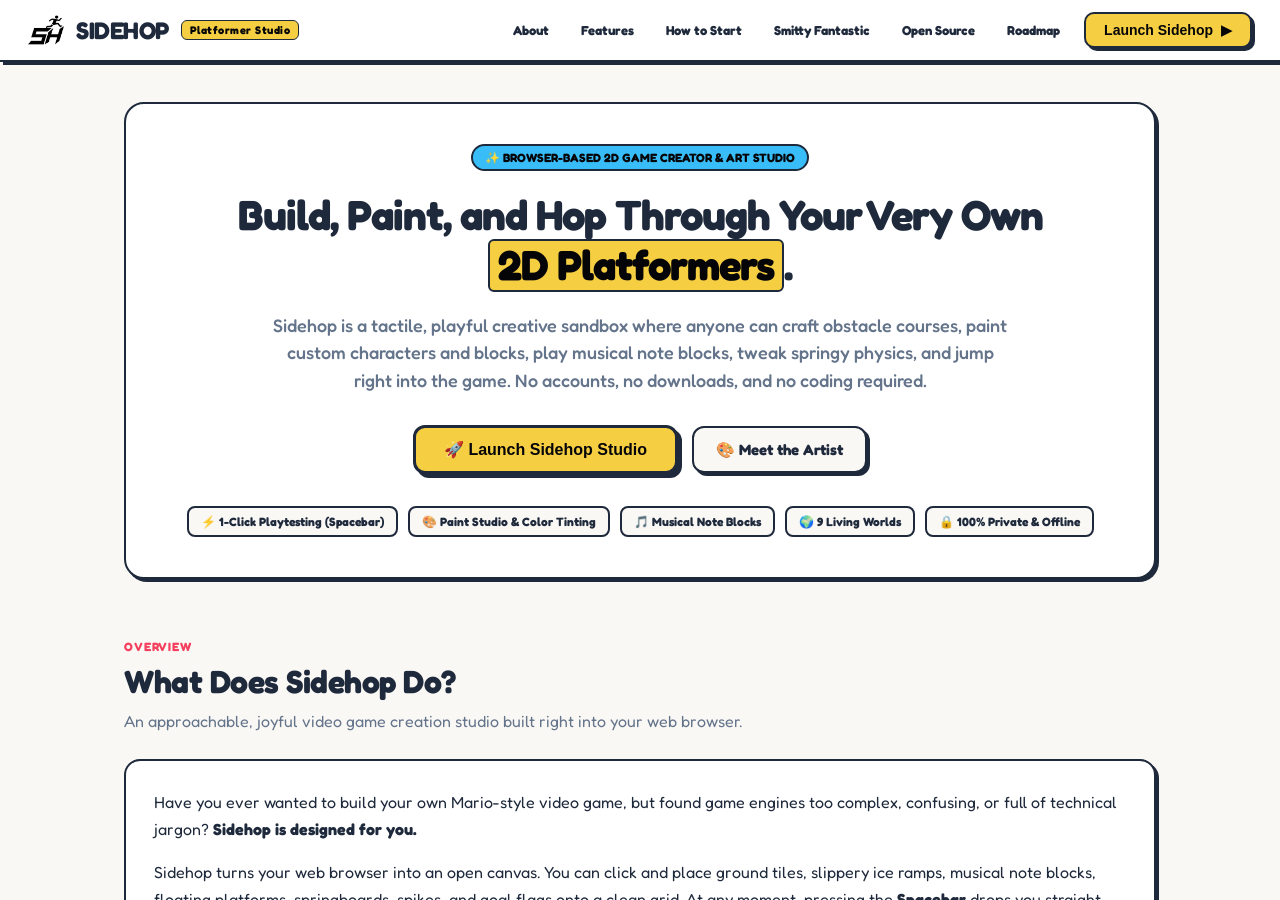
==== commit c8fa7eca: "--help" ====
--- a/index.standalone.html
+++ b/index.standalone.html
@@ -6035,8 +6035,15 @@
 
     for (const solid of solids) {
       if (!solid.active) continue;
-      // Skip one-way platforms and angled sloped surfaces horizontally
-      if (solid.isOneWay || solid.variant === 'cloud' || solid.variant === 'semisolid' || isSlope(solid)) continue;
+      // Skip one-way platforms horizontally
+      if (solid.isOneWay || solid.variant === 'cloud' || solid.variant === 'semisolid') continue;
+
+      // Slopes: the diagonal face is resolved vertically, but the flat vertical
+      // side of every slope wedge is a real wall and must block like a block side.
+      if (isSlope(solid)) {
+        this.resolveSlopeWallFace(entity, solid, solids, prevX);
+        continue;
+      }
 
       // Ignore horizontal collision if vertical overlap is merely boundary-level (e.g. resting on floor)
       const verticalOverlap = Math.min(entity.y + entity.height, solid.y + solid.height) - Math.max(entity.y, solid.y);
@@ -6044,13 +6051,21 @@
 
       if (!this.checkOverlap(entity, solid)) continue;
 
-      // Skip solid blocks that are covered underneath any slope
-      const isUnderSlope = solids.some(s =>
-        s.active && isSlope(s) &&
-        Math.abs(s.x - solid.x) < 2 &&
-        solid.y >= s.y + s.height - 2
-      );
-      if (isUnderSlope) continue;
+      // Step-up allowance for the block DIRECTLY beneath a ground slope.
+      // While walking up a slope staircase the player's leading corner dips into the
+      // block under the next slope by up to half its width. Only that shallow corner
+      // overlap, in the uphill direction, is allowed — everything else is a solid wall.
+      // (Previously ANY block with a slope anywhere above it in the same column was
+      // skipped, which let the player run/jump straight into slope-topped walls.)
+      const coverSlope = this.getCoveringGroundSlope(solid, solids);
+      if (coverSlope) {
+        const footPenetration = (entity.y + entity.height) - solid.y;
+        const stepTolerance = Math.max(22, entity.width / 2 + 2);
+        if (footPenetration <= stepTolerance) {
+          if (entity.vx > 0 && isSlopeUp(coverSlope)) continue;
+          if (entity.vx < 0 && isSlopeDown(coverSlope)) continue;
+        }
+      }
 
       if (entity.vx > 0) {
         // Entity moving right: only solid's left edge can block it!
@@ -6083,6 +6098,56 @@
         entity.x = solid.x + solid.width;
         entity.vx = 0;
       }
+    }
+  }
+
+  // Returns the ground slope (slope_up / slope_down, any material) sitting directly on top of a block, if any.
+  // Such a block's top face is internal: the walkable surface is the slope's diagonal above it.
+  getCoveringGroundSlope(solid, solids) {
+    for (const s of solids) {
+      if (!s || s === solid || !s.active) continue;
+      const v = s.variant || '';
+      if (!(s.isSlope || v.includes('slope'))) continue;
+      if (v.includes('slope_ceil') || s.slopeDirection === 'ceil_up' || s.slopeDirection === 'ceil_down') continue;
+      if (Math.abs(s.x - solid.x) < 2 && Math.abs((s.y + s.height) - solid.y) < 2) return s;
+    }
+    return null;
+  }
+
+  // Blocks the entity against the flat vertical side of a slope wedge.
+  //   slope_up (◢) & slope_ceil_down (◥) -> vertical RIGHT face
+  //   slope_down (◣) & slope_ceil_up (◤) -> vertical LEFT face
+  resolveSlopeWallFace(entity, slope, solids, prevX) {
+    const v = slope.variant || '';
+    const dir = slope.slopeDirection ||
+      (v.includes('slope_ceil_up') ? 'ceil_up' : v.includes('slope_ceil_down') ? 'ceil_down' :
+       v.includes('slope_up') ? 'up' : v.includes('slope_down') ? 'down' : null);
+    const hasRightWall = dir === 'up' || dir === 'ceil_down';
+    const hasLeftWall = dir === 'down' || dir === 'ceil_up';
+    if (!hasRightWall && !hasLeftWall) return;
+
+    const verticalOverlap = Math.min(entity.y + entity.height, slope.y + slope.height) - Math.max(entity.y, slope.y);
+    if (verticalOverlap <= 3) return;
+    if (!this.checkOverlap(entity, slope)) return;
+
+    const isWallNeighbor = (s) => s && s !== slope && s.active &&
+      !s.isOneWay && s.variant !== 'cloud' && s.variant !== 'semisolid' &&
+      Math.abs(s.y - slope.y) < 2;
+
+    if (entity.vx < 0 && hasRightWall) {
+      const face = slope.x + slope.width;
+      // Must be arriving from the right side of the face
+      if (prevX === undefined || prevX < face - 2) return;
+      // Face is internal if another block is attached on that side
+      if (solids.some(s => isWallNeighbor(s) && Math.abs(s.x - face) < 2)) return;
+      entity.x = face;
+      entity.vx = 0;
+    } else if (entity.vx > 0 && hasLeftWall) {
+      const face = slope.x;
+      if (prevX === undefined || prevX + entity.width > face + 2) return;
+      if (solids.some(s => isWallNeighbor(s) && Math.abs((s.x + s.width) - face) < 2)) return;
+      entity.x = face - entity.width;
+      entity.vx = 0;
     }
   }
 
@@ -6112,7 +6177,16 @@
       let bestSlope = null;
       let bestSurfaceY = Infinity;
 
-      for (const slope of overlappingGroundSlopes) {
+      // Sample the slope surface under the entity's CENTER. When the center is over a slope tile,
+      // only that tile counts — neighbouring tiles touched by the leading edge are ignored.
+      // (Sampling neighbours at their clamped corner made the player pop up ~half a tile each time
+      // its edge crossed into the next slope tile, so climbing looked jumpy / stair-stepped.)
+      // Edge-clamped sampling is kept only as a fallback when no slope is under the center
+      // (e.g. stepping onto the foot of a slope or holding onto a peak's edge).
+      const centerSlopes = overlappingGroundSlopes.filter(s => footX >= s.x && footX <= s.x + s.width);
+      const slopeCandidates = centerSlopes.length > 0 ? centerSlopes : overlappingGroundSlopes;
+
+      for (const slope of slopeCandidates) {
         // Robust overlap clamping: minX < maxX and minX <= px <= maxX
         const minX = Math.max(slope.x, entity.x);
         const maxX = Math.min(slope.x + slope.width, entity.x + entity.width);
@@ -6208,6 +6282,14 @@
       }
 
       if (this.checkOverlap(entity, solid)) {
+        // A block directly under a ground slope has an internal top face — the slope diagonal is the
+        // real surface. Never snap the player up onto it just because their leading corner dipped in
+        // while walking the slope (only allowed as a safety net when the center is right over it).
+        const coveredTop = this.getCoveringGroundSlope(solid, solids);
+        const centerX = entity.x + entity.width / 2;
+        const centerOverSolid = centerX >= solid.x && centerX <= solid.x + solid.width;
+        if (coveredTop && !centerOverSolid && entity.vy >= 0) continue;
+
         if (entity.vy > 0 || (entity.grounded && (entity.y + entity.height) > solid.y)) {
           // Landing on top of solid:
           // Ensure entity entered from above the solid's top surface and feet are near solid.y
@@ -6300,6 +6382,8 @@
         const onTop = Math.abs((entity.y + entity.height) - solid.y) <= 4;
         const horizAligned = (entity.x + entity.width > solid.x + 2) && (entity.x < solid.x + solid.width - 2);
         if (onTop && horizAligned) {
+          const cx = entity.x + entity.width / 2;
+          if (this.getCoveringGroundSlope(solid, solids) && !(cx >= solid.x && cx <= solid.x + solid.width)) continue;
           entity.y = solid.y - entity.height;
           entity.vy = 0;
           entity.grounded = true;
@@ -6312,8 +6396,14 @@
       }
 
       if (!entity.grounded) {
+        const safetyFootX = entity.x + entity.width / 2;
+        const centerOnAnySlope = solids.some(s =>
+          s.active && isGroundSlope(s) && safetyFootX >= s.x && safetyFootX <= s.x + s.width
+        );
         for (const slope of solids) {
           if (!slope.active || !isGroundSlope(slope)) continue;
+          // Same center-first rule as the main slope pass (prevents neighbour-tile pops)
+          if (centerOnAnySlope && !(safetyFootX >= slope.x && safetyFootX <= slope.x + slope.width)) continue;
           if (entity.x + entity.width > slope.x && entity.x < slope.x + slope.width) {
             const minX = Math.max(slope.x, entity.x);
             const maxX = Math.min(slope.x + slope.width, entity.x + entity.width);
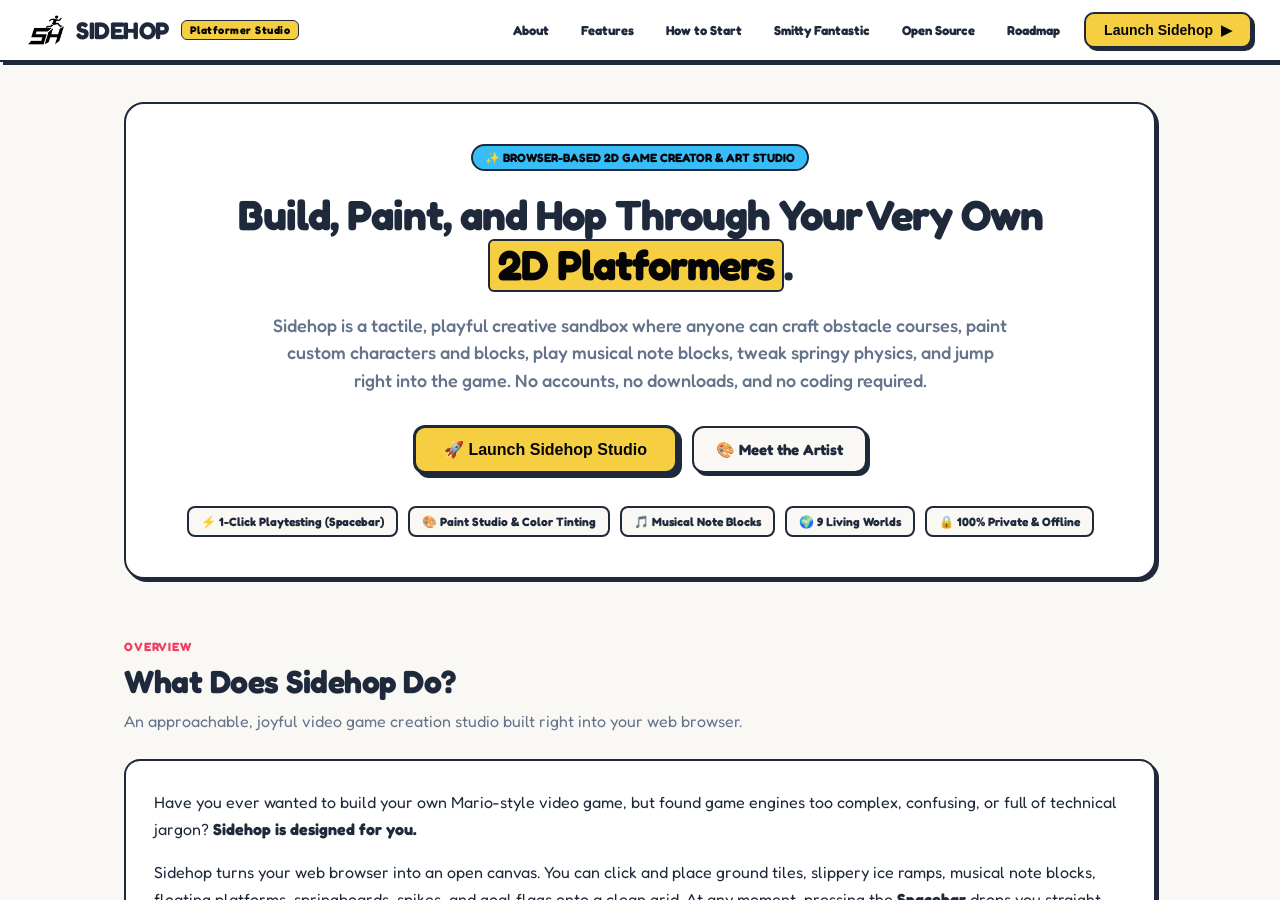
==== commit ff1cd0b9: "Fix wall clipping and slope glide jitter, rename Lifelike 3D to 3D, remove sky grid, and rework 3D t" ====
--- a/index.standalone.html
+++ b/index.standalone.html
@@ -4886,7 +4886,7 @@
             <span class="about-credit-role">Visual Design System</span>
           </div>
           <p class="about-credit-desc">
-            Refined high-contrast ink borders (#1E293B), tactile compressed drop shadows, and eye-friendly themed palettes (Meadows, Tundra, Nightlife, Chrome, 8-Bit, Jungle, Neon over Black, Atlantis Underwater, and Lifelike 3D).
+            Refined high-contrast ink borders (#1E293B), tactile compressed drop shadows, and eye-friendly themed palettes (Meadows, Tundra, Nightlife, Chrome, 8-Bit, Jungle, Neon over Black, Atlantis Underwater, and 3D).
           </p>
         </div>
         <div class="about-credit-card">
@@ -5001,11 +5001,11 @@
           <div class="theme-sub">Deep sea ocean floor, coral &amp; aquatic light</div>
         </div>
         <div class="theme-card" data-theme="uncanny">
-          <div class="theme-preview" style="background: linear-gradient(180deg, #1E5AA8 0%, #68ABE0 58%, #3E8E26 100%);">
+          <div class="theme-preview" style="background: linear-gradient(180deg, #0F172A 0%, #334155 52%, #D97706 88%, #92400E 100%);">
             <span class="theme-emoji">👁️</span>
           </div>
-          <div class="theme-name">Lifelike 3D</div>
-          <div class="theme-sub">Photorealistic 3D diorama, subsurface scattering, refractive ice &amp; raytraced lighting</div>
+          <div class="theme-name">3D</div>
+          <div class="theme-sub">Tactile 3D diorama, subsurface scattering, refractive ice &amp; raytraced lighting</div>
         </div>
       </div>
     </div>
@@ -5068,7 +5068,7 @@
       { title: "Atmospheric Background", body: "Choose background themes or upload custom images and GIFs.", control: "#bg-modal-btn", keys: "BG" },
       { title: "Interactive Guided Demo", body: "Watch automated guided tour highlighting all major creation & play features non-destructively.", control: "#help-drawer-btn", keys: "🎬 Demo" },
       { title: "About Sidehop & Credits", body: "View inspirations, engine architecture, typography, open-source libraries, and author credits.", control: "#help-drawer-btn", keys: "ℹ️ About" },
-      { title: "World & UI Theme", body: "Change theme across UI, level atmosphere, and blocks (Meadows, Tundra, Nightlife, Chrome, 8-Bit, Jungle, Neon, Atlantis, Lifelike 3D).", control: "#theme-selector-btn", keys: "🎨 Themes" },
+      { title: "World & UI Theme", body: "Change theme across UI, level atmosphere, and blocks (Meadows, Tundra, Nightlife, Chrome, 8-Bit, Jungle, Neon, Atlantis, 3D).", control: "#theme-selector-btn", keys: "🎨 Themes" },
       { title: "Fullscreen / Fill Screen", body: "Expand the canvas to fill the entire browser screen in edit and play modes.", control: "#stretch-frame-btn", keys: "⛶" },
       { title: "Mute / Unmute Sound FX", body: "Toggle procedural chiptune sound effects on or off.", control: "#sound-toggle-btn", keys: "🔊" },
       { title: "Export (.sidehop / HTML)", body: "Export either an editable .sidehop project or a finalized standalone .html web game.", control: "#export-drawer-btn", keys: "EXPORT" },
@@ -6051,26 +6051,12 @@
 
       if (!this.checkOverlap(entity, solid)) continue;
 
-      // Step-up allowance for the block DIRECTLY beneath a ground slope.
-      // While walking up a slope staircase the player's leading corner dips into the
-      // block under the next slope by up to half its width. Only that shallow corner
-      // overlap, in the uphill direction, is allowed — everything else is a solid wall.
-      // (Previously ANY block with a slope anywhere above it in the same column was
-      // skipped, which let the player run/jump straight into slope-topped walls.)
-      const coverSlope = this.getCoveringGroundSlope(solid, solids);
-      if (coverSlope) {
-        const footPenetration = (entity.y + entity.height) - solid.y;
-        const stepTolerance = Math.max(22, entity.width / 2 + 2);
-        if (footPenetration <= stepTolerance) {
-          if (entity.vx > 0 && isSlopeUp(coverSlope)) continue;
-          if (entity.vx < 0 && isSlopeDown(coverSlope)) continue;
-        }
-      }
+      const hasNeighborLeft = this.hasSolidNeighborLeft(solid, solids);
+      const hasNeighborRight = this.hasSolidNeighborRight(solid, solids);
 
       if (entity.vx > 0) {
-        // Entity moving right: only solid's left edge can block it!
-        // If entity was already past solid's left edge, solid is behind or beneath entity (e.g. descending adjacent slope)
-        if (prevX !== undefined && prevX + entity.width > solid.x + 2) continue;
+        // Entity moving right: only an exposed left edge of solid can block it!
+        if (hasNeighborLeft) continue;
 
         // Check if left face is the top junction of an adjoining slope_up
         const connectedSlopeUp = solids.some(s =>
@@ -6083,9 +6069,8 @@
         entity.x = solid.x - entity.width;
         entity.vx = 0;
       } else if (entity.vx < 0) {
-        // Entity moving left: only solid's right edge can block it!
-        // If entity was already past solid's right edge, solid is behind or beneath entity (e.g. descending adjacent slope)
-        if (prevX !== undefined && prevX < solid.x + solid.width - 2) continue;
+        // Entity moving left: only an exposed right edge of solid can block it!
+        if (hasNeighborRight) continue;
 
         // Check if right face is the top junction of an adjoining slope_down
         const connectedSlopeDown = solids.some(s =>
@@ -6097,8 +6082,44 @@
 
         entity.x = solid.x + solid.width;
         entity.vx = 0;
-      }
-    }
+      } else {
+        // Entity vx is 0 (or was stopped earlier this frame) but still penetrates an exposed wall:
+        // Push entity out to the nearest exposed face to prevent clipping/tunneling!
+        if (!hasNeighborRight && (!hasNeighborLeft ? (entity.x + entity.width / 2 > solid.x + solid.width / 2) : true)) {
+          entity.x = solid.x + solid.width;
+        } else if (!hasNeighborLeft) {
+          entity.x = solid.x - entity.width;
+        }
+      }
+    }
+  }
+
+  // Returns true if solid has an adjacent solid block or slope covering its left face
+  hasSolidNeighborLeft(solid, solids) {
+    const isSlopeDown = (s) => s && (s.slopeDirection === 'down' || s.variant?.includes('slope_down'));
+    const isSlopeCeilUp = (s) => s && (s.slopeDirection === 'ceil_up' || s.variant?.includes('slope_ceil_up'));
+    return solids.some(s => {
+      if (!s || s === solid || !s.active || s.isOneWay || s.variant === 'cloud' || s.variant === 'semisolid') return false;
+      if (Math.abs((s.x + s.width) - solid.x) > 2) return false;
+      if (solid.y >= s.y + s.height - 2 || solid.y + solid.height <= s.y + 2) return false;
+      // If neighbor to the left has height 0 at its right edge, it does not cover solid's left face
+      if (isSlopeDown(s) && !isSlopeCeilUp(s)) return false;
+      return true;
+    });
+  }
+
+  // Returns true if solid has an adjacent solid block or slope covering its right face
+  hasSolidNeighborRight(solid, solids) {
+    const isSlopeUp = (s) => s && (s.slopeDirection === 'up' || s.variant?.includes('slope_up'));
+    const isSlopeCeilDown = (s) => s && (s.slopeDirection === 'ceil_down' || s.variant?.includes('slope_ceil_down'));
+    return solids.some(s => {
+      if (!s || s === solid || !s.active || s.isOneWay || s.variant === 'cloud' || s.variant === 'semisolid') return false;
+      if (Math.abs(s.x - (solid.x + solid.width)) > 2) return false;
+      if (solid.y >= s.y + s.height - 2 || solid.y + solid.height <= s.y + 2) return false;
+      // If neighbor to the right has height 0 at its left edge, it does not cover solid's right face
+      if (isSlopeUp(s) && !isSlopeCeilDown(s)) return false;
+      return true;
+    });
   }
 
   // Returns the ground slope (slope_up / slope_down, any material) sitting directly on top of a block, if any.
@@ -6130,24 +6151,28 @@
     if (verticalOverlap <= 3) return;
     if (!this.checkOverlap(entity, slope)) return;
 
-    const isWallNeighbor = (s) => s && s !== slope && s.active &&
-      !s.isOneWay && s.variant !== 'cloud' && s.variant !== 'semisolid' &&
-      Math.abs(s.y - slope.y) < 2;
-
-    if (entity.vx < 0 && hasRightWall) {
+    if (hasRightWall) {
+      if (this.hasSolidNeighborRight(slope, solids)) return;
       const face = slope.x + slope.width;
-      // Must be arriving from the right side of the face
-      if (prevX === undefined || prevX < face - 2) return;
-      // Face is internal if another block is attached on that side
-      if (solids.some(s => isWallNeighbor(s) && Math.abs(s.x - face) < 2)) return;
-      entity.x = face;
-      entity.vx = 0;
-    } else if (entity.vx > 0 && hasLeftWall) {
+      const footY = entity.y + entity.height;
+      if (dir === 'up' && footY <= slope.y + 4) return;
+      if (dir === 'ceil_down' && entity.y >= slope.y + slope.height - 4) return;
+
+      if (entity.vx < 0 || entity.x < face) {
+        entity.x = face;
+        if (entity.vx < 0) entity.vx = 0;
+      }
+    } else if (hasLeftWall) {
+      if (this.hasSolidNeighborLeft(slope, solids)) return;
       const face = slope.x;
-      if (prevX === undefined || prevX + entity.width > face + 2) return;
-      if (solids.some(s => isWallNeighbor(s) && Math.abs((s.x + s.width) - face) < 2)) return;
-      entity.x = face - entity.width;
-      entity.vx = 0;
+      const footY = entity.y + entity.height;
+      if (dir === 'down' && footY <= slope.y + 4) return;
+      if (dir === 'ceil_up' && entity.y >= slope.y + slope.height - 4) return;
+
+      if (entity.vx > 0 || entity.x + entity.width > face) {
+        entity.x = face - entity.width;
+        if (entity.vx > 0) entity.vx = 0;
+      }
     }
   }
 
@@ -6283,12 +6308,9 @@
 
       if (this.checkOverlap(entity, solid)) {
         // A block directly under a ground slope has an internal top face — the slope diagonal is the
-        // real surface. Never snap the player up onto it just because their leading corner dipped in
-        // while walking the slope (only allowed as a safety net when the center is right over it).
+        // real surface. Never snap the player onto it.
         const coveredTop = this.getCoveringGroundSlope(solid, solids);
-        const centerX = entity.x + entity.width / 2;
-        const centerOverSolid = centerX >= solid.x && centerX <= solid.x + solid.width;
-        if (coveredTop && !centerOverSolid && entity.vy >= 0) continue;
+        if (coveredTop && entity.vy >= 0) continue;
 
         if (entity.vy > 0 || (entity.grounded && (entity.y + entity.height) > solid.y)) {
           // Landing on top of solid:
@@ -6379,11 +6401,10 @@
       for (const solid of solids) {
         if (!solid.active) continue;
         if (solid.isSlope || solid.variant?.includes('slope')) continue;
+        if (this.getCoveringGroundSlope(solid, solids)) continue;
         const onTop = Math.abs((entity.y + entity.height) - solid.y) <= 4;
         const horizAligned = (entity.x + entity.width > solid.x + 2) && (entity.x < solid.x + solid.width - 2);
         if (onTop && horizAligned) {
-          const cx = entity.x + entity.width / 2;
-          if (this.getCoveringGroundSlope(solid, solids) && !(cx >= solid.x && cx <= solid.x + solid.width)) continue;
           entity.y = solid.y - entity.height;
           entity.vy = 0;
           entity.grounded = true;
@@ -9555,55 +9576,63 @@
       // 6. WARP PIPE (40×80 Green Pipe)
       else if (this.variant === 'pipe') {
         if (pal.theme === 'uncanny') {
-          // LIFELIKE 3D Cylindrical Phong-Shaded Industrial Emerald Pipe (Zero Cartoon Outlines!)
-          // Cast shadow under pipe lip onto stem
-          const stemGrad = ctx.createLinearGradient(0, 22, this.width, 22);
-          stemGrad.addColorStop(0, '#064E3B');
-          stemGrad.addColorStop(0.18, '#10B981');
-          stemGrad.addColorStop(0.32, '#A7F3D0');
-          stemGrad.addColorStop(0.45, '#34D399');
-          stemGrad.addColorStop(0.75, '#059669');
-          stemGrad.addColorStop(0.92, '#064E3B');
-          stemGrad.addColorStop(1, '#022C22');
+          // 3D Machined Brushed Titanium Industrial Portal Conduit (Zero Mario Emerald Clones!)
+          // Stem: Cylindrical Phong-shaded dark titanium / obsidian conduit
+          const stemGrad = ctx.createLinearGradient(0, 21, this.width, 21);
+          stemGrad.addColorStop(0, '#1E293B');
+          stemGrad.addColorStop(0.20, '#475569');
+          stemGrad.addColorStop(0.35, '#94A3B8');
+          stemGrad.addColorStop(0.50, '#64748B');
+          stemGrad.addColorStop(0.80, '#334155');
+          stemGrad.addColorStop(1, '#0F172A');
           ctx.fillStyle = stemGrad;
           ctx.fillRect(0, 21, this.width, this.height - 21);
 
           // Cast shadow immediately beneath collar
           const collarShadow = ctx.createLinearGradient(0, 21, 0, 30);
-          collarShadow.addColorStop(0, 'rgba(2, 44, 34, 0.72)');
-          collarShadow.addColorStop(1, 'rgba(2, 44, 34, 0)');
+          collarShadow.addColorStop(0, 'rgba(15, 23, 42, 0.85)');
+          collarShadow.addColorStop(1, 'rgba(15, 23, 42, 0)');
           ctx.fillStyle = collarShadow;
           ctx.fillRect(0, 21, this.width, 9);
 
+          // Glowing amber / cyan energy conduit status strip on stem
+          const glowY = 36;
+          const stripG = ctx.createLinearGradient(0, glowY, this.width, glowY);
+          stripG.addColorStop(0, 'rgba(245, 158, 11, 0.3)');
+          stripG.addColorStop(0.3, 'rgba(251, 191, 36, 0.95)');
+          stripG.addColorStop(0.7, 'rgba(245, 158, 11, 0.95)');
+          stripG.addColorStop(1, 'rgba(180, 83, 9, 0.2)');
+          ctx.fillStyle = stripG;
+          ctx.fillRect(3, glowY, this.width - 6, 3.5);
+
           // 3D Cylindrical Collar / Flange at top (-4..width+4, 0..22)
           const lipGrad = ctx.createLinearGradient(-4, 0, this.width + 4, 0);
-          lipGrad.addColorStop(0, '#064E3B');
-          lipGrad.addColorStop(0.16, '#10B981');
-          lipGrad.addColorStop(0.30, '#ECFDF5');
-          lipGrad.addColorStop(0.42, '#34D399');
-          lipGrad.addColorStop(0.74, '#059669');
-          lipGrad.addColorStop(0.92, '#064E3B');
-          lipGrad.addColorStop(1, '#022C22');
+          lipGrad.addColorStop(0, '#1E293B');
+          lipGrad.addColorStop(0.18, '#475569');
+          lipGrad.addColorStop(0.32, '#F1F5F9');
+          lipGrad.addColorStop(0.46, '#94A3B8');
+          lipGrad.addColorStop(0.78, '#334155');
+          lipGrad.addColorStop(1, '#0F172A');
           ctx.fillStyle = lipGrad;
           ctx.beginPath();
           ctx.roundRect(-4, 0, this.width + 8, 22, 3);
           ctx.fill();
 
-          // Top chamfered rim & dark hollow interior opening illusion
+          // Top chamfered rim & dark interior portal opening
           const rimTop = ctx.createLinearGradient(-4, 0, this.width + 4, 0);
-          rimTop.addColorStop(0, '#34D399');
+          rimTop.addColorStop(0, '#94A3B8');
           rimTop.addColorStop(0.3, '#FFFFFF');
-          rimTop.addColorStop(1, '#047857');
+          rimTop.addColorStop(1, '#475569');
           ctx.fillStyle = rimTop;
           ctx.fillRect(-3, 0.5, this.width + 6, 2.5);
 
-          // Machined flange bolts along collar bottom rim
+          // Precision machined flange bolts along collar bottom rim
           [2, 14, 26, 38].forEach(bx => {
-            ctx.fillStyle = '#022C22';
+            ctx.fillStyle = '#0F172A';
             ctx.beginPath();
             ctx.arc(bx + 0.5, 18.5, 1.8, 0, Math.PI * 2);
             ctx.fill();
-            ctx.fillStyle = '#A7F3D0';
+            ctx.fillStyle = '#E2E8F0';
             ctx.beginPath();
             ctx.arc(bx, 18, 1.5, 0, Math.PI * 2);
             ctx.fill();
@@ -9818,7 +9847,7 @@
           // LIFELIKE 3D Per-Pixel Chamfered Amber-Gold Block with 3D Embossed '?' & Corner Screws!
           ctx.fillStyle = 'rgba(0, 0, 0, 0.35)';
           ctx.fillRect(2, this.height, this.width - 2, 5);
-          const mysCanvas = Entity.getLifelikeMysteryCanvas(!this.isUsed);
+          const mysCanvas = Entity.getLifelikeMysteryCanvas(this.isUsed);
           ctx.drawImage(mysCanvas, 0, 0, this.width, this.height);
         } else if (!this.isUsed) {
           ctx.fillStyle = '#FFE600';
@@ -14255,45 +14284,77 @@
 
       drawUncanny3DBackground(w, h) {
         this.ctx.save();
+        const animTime = performance.now() * 0.001;
+        const camYShift = Math.max(-75, Math.min(75, -(this.camera.y || 0) * 0.15));
+
+        // Atmospheric Twilight Obsidian-to-Amber Studio Diorama Horizon
         const skyGrad = this.ctx.createLinearGradient(0, 0, 0, h);
-        skyGrad.addColorStop(0, '#1E5FA8');
-        skyGrad.addColorStop(0.38, '#4F94D4');
-        skyGrad.addColorStop(0.72, '#9BC8EE');
-        skyGrad.addColorStop(1, '#D4E9F9');
+        skyGrad.addColorStop(0, '#0F172A');
+        skyGrad.addColorStop(0.35, '#1E293B');
+        skyGrad.addColorStop(0.62, '#334155');
+        skyGrad.addColorStop(0.82, '#64748B');
+        skyGrad.addColorStop(0.94, '#D97706');
+        skyGrad.addColorStop(1, '#92400E');
         this.ctx.fillStyle = skyGrad;
         this.ctx.fillRect(0, 0, w, h);
 
-        const gridSize = 40;
-        const gridOffX = -(this.camera.x * 0.18) % gridSize;
-        const gridOffY = -(this.camera.y * 0.18) % gridSize;
-        this.ctx.strokeStyle = 'rgba(255, 255, 255, 0.22)';
-        this.ctx.lineWidth = 1.1;
+        const keyGlow = this.ctx.createRadialGradient(w * 0.20, h * 0.18, 12, w * 0.20, h * 0.18, Math.max(w, h) * 0.70);
+        keyGlow.addColorStop(0, 'rgba(254, 215, 170, 0.28)');
+        keyGlow.addColorStop(0.40, 'rgba(251, 146, 60, 0.12)');
+        keyGlow.addColorStop(1, 'rgba(0, 0, 0, 0)');
+        this.ctx.fillStyle = keyGlow;
+        this.ctx.fillRect(0, 0, w, h);
+
+        const horizon = h * 0.64 + camYShift * 0.55;
+
+        // Distant Monolithic Strata Ridges (0.04x parallax)
+        const distGrad = this.ctx.createLinearGradient(0, horizon - 120, 0, h + 100);
+        distGrad.addColorStop(0, '#475569');
+        distGrad.addColorStop(0.35, '#334155');
+        distGrad.addColorStop(0.70, '#1E293B');
+        distGrad.addColorStop(1, '#0F172A');
+        this.ctx.fillStyle = distGrad;
         this.ctx.beginPath();
-        for (let x = gridOffX; x < w; x += gridSize) {
-          this.ctx.moveTo(x, 0);
-          this.ctx.lineTo(x, h);
+        this.ctx.moveTo(-100, h + 220);
+        for (let sx = -60; sx <= w + 60; sx += 20) {
+          const wx = sx + this.camera.x * 0.04;
+          const y = horizon - 52 - Math.sin(wx * 0.005) * 44 - Math.cos(wx * 0.014) * 22;
+          this.ctx.lineTo(sx, y);
         }
-        for (let y = gridOffY; y < h; y += gridSize) {
-          this.ctx.moveTo(0, y);
-          this.ctx.lineTo(w, y);
-        }
-        this.ctx.stroke();
-
-        const horizon = h * 0.76;
-        const hillOff1 = (this.camera.x * 0.06) % 960;
-        for (let x = -320; x < w + 420; x += 280) {
-          const hx = x - hillOff1;
-          const domeR = 230;
-          const domeY = horizon + 125;
-          const hillGrad1 = this.ctx.createRadialGradient(hx - 55, domeY - domeR * 0.85, 18, hx, domeY, domeR);
-          hillGrad1.addColorStop(0, '#74C655');
-          hillGrad1.addColorStop(0.5, '#3E8E2E');
-          hillGrad1.addColorStop(1, '#113411');
+        this.ctx.lineTo(w + 100, h + 220);
+        this.ctx.closePath();
+        this.ctx.fill();
+
+        // Midground Terraced Mineral Strata & Stepped Mesas (0.08x parallax)
+        const hillLoop1 = 1040;
+        const hillOff1 = ((this.camera.x * 0.08) % hillLoop1 + hillLoop1) % hillLoop1;
+        for (let x = -360; x < w + 460; x += 260) {
+          const hx = x - (hillOff1 % 260);
+          const hillIndex = Math.round((x + hillOff1 - (hillOff1 % 260)) / 260);
+          const domeW = 240;
+          const crestY = horizon - 32 + Math.sin(hillIndex * 1.7) * 20;
+
+          const hillGrad1 = this.ctx.createRadialGradient(hx - domeW * 0.26, crestY + 34, 16, hx + 20, crestY + 170, domeW * 1.35);
+          hillGrad1.addColorStop(0, '#64748B');
+          hillGrad1.addColorStop(0.30, '#475569');
+          hillGrad1.addColorStop(0.65, '#334155');
+          hillGrad1.addColorStop(1, '#0F172A');
           this.ctx.fillStyle = hillGrad1;
+
           this.ctx.beginPath();
-          this.ctx.arc(hx, domeY, domeR, Math.PI, 0, false);
+          this.ctx.moveTo(hx - domeW, h + 220);
+          this.ctx.lineTo(hx - domeW, crestY + 135);
+          this.ctx.bezierCurveTo(hx - domeW * 0.55, crestY - 8, hx + domeW * 0.55, crestY - 8, hx + domeW, crestY + 135);
+          this.ctx.lineTo(hx + domeW, h + 220);
           this.ctx.closePath();
           this.ctx.fill();
+
+          this.ctx.strokeStyle = 'rgba(251, 191, 36, 0.35)';
+          this.ctx.lineWidth = 2.5;
+          this.ctx.beginPath();
+          this.ctx.moveTo(hx - domeW * 0.65, crestY + 45);
+          this.ctx.quadraticCurveTo(hx, crestY - 8, hx + domeW * 0.65, crestY + 45);
+          this.ctx.stroke();
         }
         this.ctx.restore();
       }
@@ -17927,7 +17988,7 @@
       'jungle': 'Jungle',
       'neon': 'Neon over Black',
       'atlantis': 'Atlantis Underwater',
-      'uncanny': 'Lifelike 3D'
+      'uncanny': '3D'
     };
     const themeToastNames = {
       'grass': 'Meadows',
@@ -17938,7 +17999,7 @@
       'jungle': 'Jungle',
       'neon': 'Neon over Black',
       'atlantis': 'Atlantis Underwater',
-      'uncanny': 'Lifelike 3D'
+      'uncanny': '3D'
     };
     if (themeIcon) themeIcon.textContent = themeIcons[themeName] || '🎨';
     if (themeLabel) themeLabel.textContent = `${themeDisplayNames[themeName] || 'Theme'} ▾`;
@@ -18489,119 +18550,80 @@
   drawUncanny3DBackground(w, h) {
     this.ctx.save();
     const animTime = performance.now() * 0.001;
-    // Vertical camera parallax clamped so jumping high NEVER exposes the bottom of the hills
+    // Vertical camera parallax clamped so jumping high NEVER exposes the bottom
     const camYShift = Math.max(-75, Math.min(75, -(this.camera.y || 0) * 0.15));
 
-    // Layer 0: Deep Raytraced Studio Cobalt-to-Cerulean Atmospheric Sky Gradient
+    // Layer 0: Deep Atmospheric Twilight Obsidian-to-Amber Studio Diorama Horizon (Distinct, non-Mario aesthetic!)
     const skyGrad = this.ctx.createLinearGradient(0, 0, 0, h);
-    skyGrad.addColorStop(0, '#164B8C');
-    skyGrad.addColorStop(0.32, '#2B6CB0');
-    skyGrad.addColorStop(0.64, '#5A9BD6');
-    skyGrad.addColorStop(0.86, '#8EC3EB');
-    skyGrad.addColorStop(1, '#3A7D44'); // Rich emerald horizon ground bounce (never pale white!)
+    skyGrad.addColorStop(0, '#0F172A');     // Deep slate obsidian zenith
+    skyGrad.addColorStop(0.35, '#1E293B');   // Moody indigo
+    skyGrad.addColorStop(0.62, '#334155');   // Rich dusk slate
+    skyGrad.addColorStop(0.82, '#64748B');   // Luminous twilight transition
+    skyGrad.addColorStop(0.94, '#D97706');   // Warm amber dusk glow
+    skyGrad.addColorStop(1, '#92400E');      // Rich burnt amber-terracotta rim
     this.ctx.fillStyle = skyGrad;
     this.ctx.fillRect(0, 0, w, h);
 
-    // Subtle upper-left solar atmospheric scatter glow
-    const sunGlow = this.ctx.createRadialGradient(w * 0.18, h * 0.14, 10, w * 0.18, h * 0.14, Math.max(w, h) * 0.65);
-    sunGlow.addColorStop(0, 'rgba(255, 253, 240, 0.22)');
-    sunGlow.addColorStop(0.45, 'rgba(186, 230, 253, 0.08)');
-    sunGlow.addColorStop(1, 'rgba(0, 0, 0, 0)');
-    this.ctx.fillStyle = sunGlow;
+    // Subtle atmospheric studio key light (warm amber-rose glow on upper-left)
+    const keyGlow = this.ctx.createRadialGradient(w * 0.20, h * 0.18, 12, w * 0.20, h * 0.18, Math.max(w, h) * 0.70);
+    keyGlow.addColorStop(0, 'rgba(254, 215, 170, 0.28)');
+    keyGlow.addColorStop(0.40, 'rgba(251, 146, 60, 0.12)');
+    keyGlow.addColorStop(0.80, 'rgba(147, 51, 234, 0.05)');
+    keyGlow.addColorStop(1, 'rgba(0, 0, 0, 0)');
+    this.ctx.fillStyle = keyGlow;
     this.ctx.fillRect(0, 0, w, h);
 
-    // Layer 1: 1:1 World-Aligned 40x40 Architectural CAD / Blueprint Grid in the Sky
-    // Aligns with the actual 40x40 component grid while fading smoothly into the horizon
-    const gridSize = 40;
-    const startWorldX = Math.floor(this.camera.x / gridSize) * gridSize;
-    const startWorldY = Math.floor(this.camera.y / gridSize) * gridSize;
-
-    // Minor 40px world grid lines
-    this.ctx.strokeStyle = 'rgba(255, 255, 255, 0.13)';
-    this.ctx.lineWidth = 0.85;
-    this.ctx.beginPath();
-    for (let wx = startWorldX; wx <= this.camera.x + w + gridSize; wx += gridSize) {
-      if (wx % 200 === 0) continue;
-      const sx = Math.round(wx - this.camera.x) + 0.5;
-      this.ctx.moveTo(sx, 0);
-      this.ctx.lineTo(sx, h);
-    }
-    for (let wy = startWorldY; wy <= this.camera.y + h + gridSize; wy += gridSize) {
-      if (wy % 200 === 0) continue;
-      const sy = Math.round(wy - this.camera.y) + 0.5;
-      this.ctx.moveTo(0, sy);
-      this.ctx.lineTo(w, sy);
-    }
-    this.ctx.stroke();
-
-    // Major 200px (5-block) CAD reference lines
-    this.ctx.strokeStyle = 'rgba(255, 255, 255, 0.24)';
-    this.ctx.lineWidth = 1.15;
-    this.ctx.beginPath();
-    for (let wx = startWorldX; wx <= this.camera.x + w + gridSize; wx += gridSize) {
-      if (wx % 200 !== 0) continue;
-      const sx = Math.round(wx - this.camera.x) + 0.5;
-      this.ctx.moveTo(sx, 0);
-      this.ctx.lineTo(sx, h);
-    }
-    for (let wy = startWorldY; wy <= this.camera.y + h + gridSize; wy += gridSize) {
-      if (wy % 200 !== 0) continue;
-      const sy = Math.round(wy - this.camera.y) + 0.5;
-      this.ctx.moveTo(0, sy);
-      this.ctx.lineTo(w, sy);
-    }
-    this.ctx.stroke();
-
-    // Layer 2 (Upper Sky): Cached True Volumetric 3D Cumulus Clouds (Zero grey circle outlines)
+    // Layer 1: Stylized Volumetric Diorama Clouds with warm ambient rim underglow (No CAD grid in play mode!)
     const cloudDefs = [
-      { baseCol: 70, y: 36, scale: 1.05, speed: 0.06, variant: 0 },
-      { baseCol: 430, y: 84, scale: 0.86, speed: 0.09, variant: 1 },
-      { baseCol: 790, y: 28, scale: 1.18, speed: 0.05, variant: 0 },
-      { baseCol: 1150, y: 92, scale: 0.94, speed: 0.08, variant: 1 }
+      { baseCol: 70, y: 36, scale: 1.05, speed: 0.05, variant: 0 },
+      { baseCol: 430, y: 84, scale: 0.86, speed: 0.08, variant: 1 },
+      { baseCol: 790, y: 28, scale: 1.18, speed: 0.04, variant: 0 },
+      { baseCol: 1150, y: 92, scale: 0.94, speed: 0.07, variant: 1 }
     ];
     const cloudLoop = 1440;
     cloudDefs.forEach((c, idx) => {
-      let cx = (c.baseCol - this.camera.x * c.speed + animTime * 3.5 * (idx % 2 === 0 ? 1 : 0.75)) % cloudLoop;
+      let cx = (c.baseCol - this.camera.x * c.speed + animTime * 3.0 * (idx % 2 === 0 ? 1 : 0.75)) % cloudLoop;
       if (cx < -280) cx += cloudLoop;
       const cy = c.y + camYShift * 0.25;
       const sprite = this.getLifelikeCloudSprite(c.variant);
       this.ctx.drawImage(sprite, cx, cy, sprite.width * c.scale, sprite.height * c.scale);
     });
 
-    // Base horizon positioned so hills cover the lower 38% of the viewport AND extend down to h + 220
     const horizon = h * 0.64 + camYShift * 0.55;
 
-    // Layer 3A: Distant Aerial-Perspective Teal-Emerald 3D Mountainous Foothills (0.04x parallax)
-    const distGrad = this.ctx.createLinearGradient(0, horizon - 110, 0, h + 100);
-    distGrad.addColorStop(0, '#5FA882');
-    distGrad.addColorStop(0.35, '#3B7D5E');
-    distGrad.addColorStop(0.75, '#1F4E3B');
-    distGrad.addColorStop(1, '#102B20');
+    // Layer 2: Distant Monolithic Basalt & Crystalline Strata Ridges (0.04x parallax)
+    const distGrad = this.ctx.createLinearGradient(0, horizon - 120, 0, h + 100);
+    distGrad.addColorStop(0, '#475569');
+    distGrad.addColorStop(0.35, '#334155');
+    distGrad.addColorStop(0.70, '#1E293B');
+    distGrad.addColorStop(1, '#0F172A');
     this.ctx.fillStyle = distGrad;
     this.ctx.beginPath();
     this.ctx.moveTo(-100, h + 220);
-    for (let sx = -60; sx <= w + 60; sx += 16) {
+    for (let sx = -60; sx <= w + 60; sx += 20) {
       const wx = sx + this.camera.x * 0.04;
-      const y = horizon - 48
-        - Math.sin(wx * 0.0045) * 42
-        - Math.cos(wx * 0.011) * 18;
+      // Sculpted angular geometric mountain strata
+      const y = horizon - 52
+        - Math.sin(wx * 0.005) * 44
+        - Math.cos(wx * 0.014) * 22
+        + Math.sin(wx * 0.032) * 8;
       this.ctx.lineTo(sx, y);
     }
     this.ctx.lineTo(w + 100, h + 220);
     this.ctx.closePath();
     this.ctx.fill();
 
-    // Layer 3B: Midground Raytraced 3D Sculpted Rolling Hills (0.08x parallax, continuous down to h + 220)
+    // Layer 3: Midground Terraced Mineral Strata & Sculpted Stepped Mesas (0.08x parallax)
     const hillLoop1 = 1040;
     const hillOff1 = ((this.camera.x * 0.08) % hillLoop1 + hillLoop1) % hillLoop1;
     for (let x = -360; x < w + 460; x += 260) {
       const hx = x - (hillOff1 % 260);
       const hillIndex = Math.round((x + hillOff1 - (hillOff1 % 260)) / 260);
       const domeW = 240;
-      const crestY = horizon - 38 + Math.sin(hillIndex * 1.7) * 18;
-
-      // Soft ambient occlusion shadow cast onto distant foothills
-      this.ctx.fillStyle = 'rgba(8, 28, 16, 0.32)';
+      const crestY = horizon - 32 + Math.sin(hillIndex * 1.7) * 20;
+
+      // Soft ambient occlusion shadow
+      this.ctx.fillStyle = 'rgba(15, 23, 42, 0.45)';
       this.ctx.beginPath();
       this.ctx.moveTo(hx - domeW, h + 220);
       this.ctx.lineTo(hx - domeW, crestY + 130);
@@ -18610,7 +18632,7 @@
       this.ctx.closePath();
       this.ctx.fill();
 
-      // 3D normal-shaded hill volume (sunlit top-left crest, rich emerald midtone, deep forest shadow base)
+      // Rich 3D mineral graphite & warm bronze strata
       const hillGrad1 = this.ctx.createRadialGradient(
         hx - domeW * 0.26,
         crestY + 34,
@@ -18619,11 +18641,11 @@
         crestY + 170,
         domeW * 1.35
       );
-      hillGrad1.addColorStop(0, '#8CE25E');
-      hillGrad1.addColorStop(0.28, '#53AD38');
-      hillGrad1.addColorStop(0.62, '#2B6E22');
-      hillGrad1.addColorStop(0.88, '#174214');
-      hillGrad1.addColorStop(1, '#0D290B');
+      hillGrad1.addColorStop(0, '#64748B');
+      hillGrad1.addColorStop(0.30, '#475569');
+      hillGrad1.addColorStop(0.65, '#334155');
+      hillGrad1.addColorStop(0.90, '#1E293B');
+      hillGrad1.addColorStop(1, '#0F172A');
       this.ctx.fillStyle = hillGrad1;
 
       this.ctx.beginPath();
@@ -18633,27 +18655,27 @@
       this.ctx.lineTo(hx + domeW, h + 220);
       this.ctx.closePath();
       this.ctx.fill();
-    }
-
-    // Layer 3C: Closer Foreground 3D Velvet-Turf Diorama Hills with Depth-of-Field Wildflower Bokeh (0.13x parallax)
+
+      // Sleek warm bronze rim specular along crest
+      this.ctx.strokeStyle = 'rgba(251, 191, 36, 0.35)';
+      this.ctx.lineWidth = 2.5;
+      this.ctx.beginPath();
+      this.ctx.moveTo(hx - domeW * 0.65, crestY + 45);
+      this.ctx.quadraticCurveTo(hx, crestY - 8, hx + domeW * 0.65, crestY + 45);
+      this.ctx.stroke();
+    }
+
+    // Layer 4: Foreground Tactile Sculptural Terraces & Geometric Diorama Plateaus (0.13x parallax)
     const hillLoop2 = 880;
     const hillOff2 = ((this.camera.x * 0.13) % hillLoop2 + hillLoop2) % hillLoop2;
-    const bokehPalette = [
-      ['rgba(254, 240, 138, 0.85)', 'rgba(250, 204, 21, 0.28)'],
-      ['rgba(255, 255, 255, 0.90)', 'rgba(226, 232, 240, 0.30)'],
-      ['rgba(244, 114, 182, 0.85)', 'rgba(236, 72, 153, 0.26)'],
-      ['rgba(192, 132, 252, 0.85)', 'rgba(168, 85, 247, 0.26)'],
-      ['rgba(251, 191, 36, 0.88)', 'rgba(245, 158, 11, 0.28)']
-    ];
-
     for (let x = -320; x < w + 420; x += 220) {
       const hx = x - (hillOff2 % 220);
       const hillIndex = Math.round((x + hillOff2 - (hillOff2 % 220)) / 220);
       const domeW = 205;
-      const crestY = horizon + 12 + Math.cos(hillIndex * 2.1) * 16;
-
-      // Deep raytraced cast shadow behind foreground hill
-      this.ctx.fillStyle = 'rgba(6, 22, 10, 0.38)';
+      const crestY = horizon + 16 + Math.cos(hillIndex * 2.1) * 16;
+
+      // Deep cast shadow
+      this.ctx.fillStyle = 'rgba(10, 15, 28, 0.52)';
       this.ctx.beginPath();
       this.ctx.moveTo(hx - domeW, h + 220);
       this.ctx.lineTo(hx - domeW, crestY + 135);
@@ -18662,7 +18684,7 @@
       this.ctx.closePath();
       this.ctx.fill();
 
-      // 3D velvet-turf shader gradient extending all the way below canvas bottom
+      // Tactile slate-terracotta volumetric diorama plateaus
       const hillGrad2 = this.ctx.createRadialGradient(
         hx - domeW * 0.25,
         crestY + 32,
@@ -18671,11 +18693,11 @@
         crestY + 165,
         domeW * 1.32
       );
-      hillGrad2.addColorStop(0, '#A3F06C');
-      hillGrad2.addColorStop(0.24, '#65C23E');
-      hillGrad2.addColorStop(0.58, '#348224');
-      hillGrad2.addColorStop(0.86, '#1B4D15');
-      hillGrad2.addColorStop(1, '#0E2B0B');
+      hillGrad2.addColorStop(0, '#94A3B8');
+      hillGrad2.addColorStop(0.25, '#64748B');
+      hillGrad2.addColorStop(0.58, '#334155');
+      hillGrad2.addColorStop(0.85, '#1E293B');
+      hillGrad2.addColorStop(1, '#0F172A');
       this.ctx.fillStyle = hillGrad2;
 
       this.ctx.beginPath();
@@ -18686,10 +18708,10 @@
       this.ctx.closePath();
       this.ctx.fill();
 
-      // Specular rim sheen along sunlit left slope of 3D hill
+      // Atmospheric specular rim highlight along sunlit edge
       const rimGrad = this.ctx.createLinearGradient(hx - domeW * 0.7, crestY, hx + domeW * 0.2, crestY + 80);
-      rimGrad.addColorStop(0, 'rgba(217, 249, 157, 0.35)');
-      rimGrad.addColorStop(0.6, 'rgba(163, 230, 53, 0.12)');
+      rimGrad.addColorStop(0, 'rgba(254, 215, 170, 0.50)');
+      rimGrad.addColorStop(0.5, 'rgba(251, 146, 60, 0.25)');
       rimGrad.addColorStop(1, 'rgba(0, 0, 0, 0)');
       this.ctx.strokeStyle = rimGrad;
       this.ctx.lineWidth = 3;
@@ -18698,23 +18720,19 @@
       this.ctx.quadraticCurveTo(hx - domeW * 0.25, crestY + 6, hx + domeW * 0.28, crestY + 26);
       this.ctx.stroke();
 
-      // Out-of-focus 3D camera lens bokeh wildflowers on the hill slope
-      for (let f = 0; f < 8; f++) {
-        const seed = Math.abs(hillIndex * 31 + f * 17);
-        const normX = -0.62 + (f / 7) * 1.24 + Math.sin(seed) * 0.06;
-        const fx = hx + normX * (domeW * 0.78);
-        const curveY = crestY + 26 + (normX * normX) * 78 + ((seed % 5) * 11);
-        const fy = curveY;
-        if (fy < h + 20) {
-          const [coreCol, haloCol] = bokehPalette[seed % bokehPalette.length];
-          const bokehR = 5.5 + (seed % 3) * 1.8;
-          const bGrad = this.ctx.createRadialGradient(fx, fy, 0.5, fx, fy, bokehR);
-          bGrad.addColorStop(0, coreCol);
-          bGrad.addColorStop(0.45, haloCol);
-          bGrad.addColorStop(1, 'rgba(0, 0, 0, 0)');
-          this.ctx.fillStyle = bGrad;
+      // Atmospheric ambient floating light motes / celestial diorama particles (warm gold & cool cyan)
+      for (let f = 0; f < 5; f++) {
+        const seed = Math.abs(hillIndex * 37 + f * 19);
+        const normX = -0.60 + (f / 4) * 1.20;
+        const fx = hx + normX * (domeW * 0.80);
+        const floatY = (animTime * 14 + seed * 23) % 90;
+        const fy = crestY + 30 + ((seed % 7) * 9) - floatY;
+        if (fy > crestY - 60 && fy < h) {
+          const isGold = (seed % 2 === 0);
+          const r = 2.4 + (seed % 3) * 1.0;
+          this.ctx.fillStyle = isGold ? 'rgba(251, 191, 36, 0.85)' : 'rgba(56, 189, 248, 0.85)';
           this.ctx.beginPath();
-          this.ctx.arc(fx, fy, bokehR, 0, Math.PI * 2);
+          this.ctx.arc(fx, fy, r, 0, Math.PI * 2);
           this.ctx.fill();
         }
       }
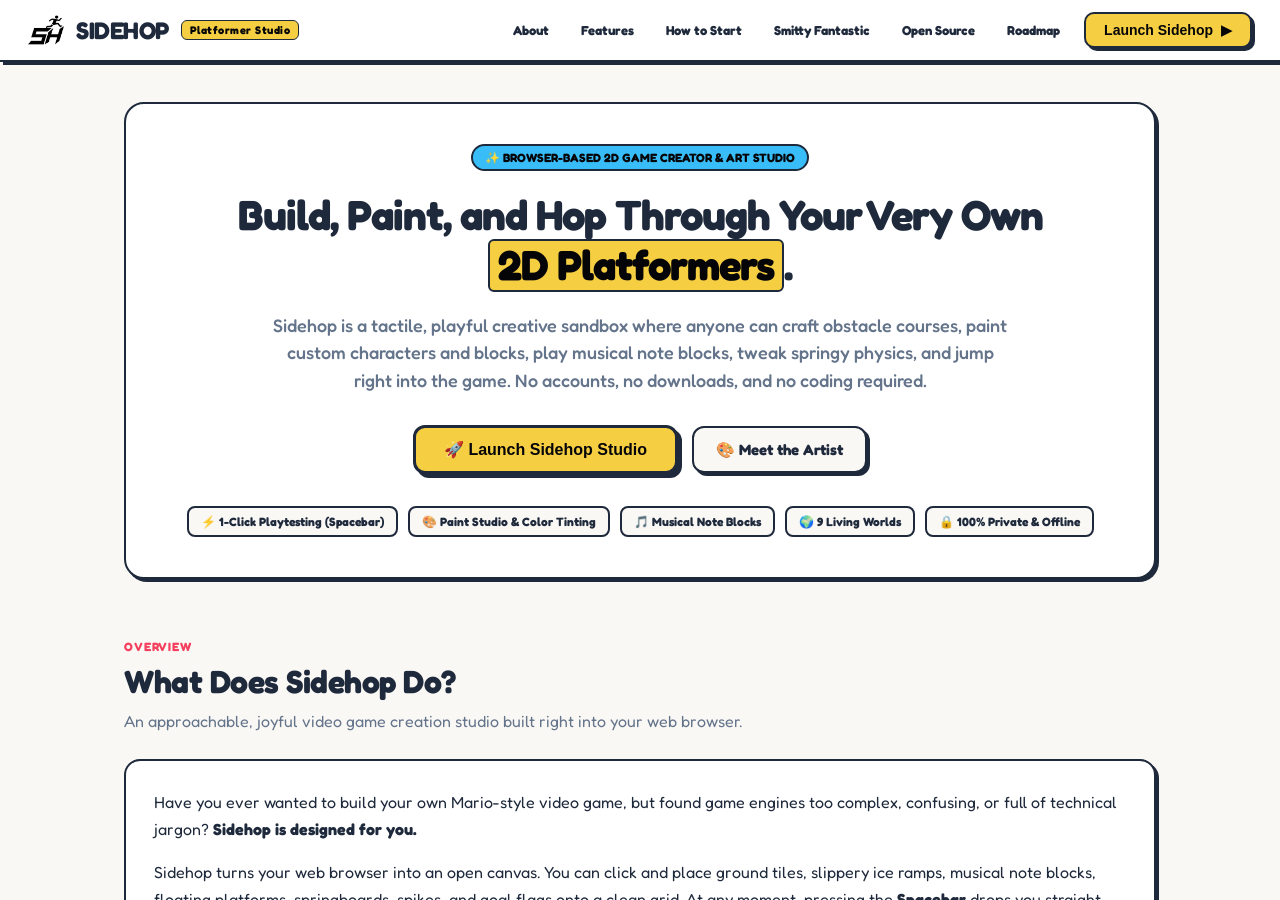
==== commit d75821f6: "Fix slope platform clipping, teleporting, wall penetration, and slope entrapment" ====
--- a/index.standalone.html
+++ b/index.standalone.html
@@ -6011,6 +6011,9 @@
     entity.standingOnSolid = null;
     this.resolveVerticalCollisions(entity, localSolids, prevY, dt, wasGrounded, wasStandingOnSolid);
 
+    // 3. Safety: ensure entity is never trapped inside solid slope geometry
+    this.resolveSlopeEntrapment(entity, localSolids);
+
     // Landing detection for procedural squash:
     // Only trigger landing squash if entity was genuinely airborne and landed with significant downward velocity (> 180 px/s)
     if (!wasGrounded && entity.grounded) {
@@ -6033,15 +6036,16 @@
     const isSlopeUp = (s) => s && (s.slopeDirection === 'up' || s.variant?.includes('slope_up'));
     const isSlopeDown = (s) => s && (s.slopeDirection === 'down' || s.variant?.includes('slope_down'));
 
+    const movingRight = entity.vx > 0 || (prevX !== undefined && entity.x > prevX);
+    const movingLeft = entity.vx < 0 || (prevX !== undefined && entity.x < prevX);
+
     for (const solid of solids) {
       if (!solid.active) continue;
       // Skip one-way platforms horizontally
       if (solid.isOneWay || solid.variant === 'cloud' || solid.variant === 'semisolid') continue;
 
-      // Slopes: the diagonal face is resolved vertically, but the flat vertical
-      // side of every slope wedge is a real wall and must block like a block side.
       if (isSlope(solid)) {
-        this.resolveSlopeWallFace(entity, solid, solids, prevX);
+        this.resolveSlopeHorizontal(entity, solid, solids, prevX, movingRight, movingLeft);
         continue;
       }
 
@@ -6051,12 +6055,9 @@
 
       if (!this.checkOverlap(entity, solid)) continue;
 
-      const hasNeighborLeft = this.hasSolidNeighborLeft(solid, solids);
-      const hasNeighborRight = this.hasSolidNeighborRight(solid, solids);
-
-      if (entity.vx > 0) {
+      if (movingRight) {
         // Entity moving right: only an exposed left edge of solid can block it!
-        if (hasNeighborLeft) continue;
+        if (!this.isFaceExposedLeft(solid, entity, solids)) continue;
 
         // Check if left face is the top junction of an adjoining slope_up
         const connectedSlopeUp = solids.some(s =>
@@ -6064,13 +6065,13 @@
           Math.abs((s.x + s.width) - solid.x) <= 2 &&
           Math.abs(s.y - solid.y) <= 2
         );
-        if (connectedSlopeUp) continue;
+        if (connectedSlopeUp && (entity.y + entity.height) <= solid.y + 8) continue;
 
         entity.x = solid.x - entity.width;
         entity.vx = 0;
-      } else if (entity.vx < 0) {
+      } else if (movingLeft) {
         // Entity moving left: only an exposed right edge of solid can block it!
-        if (hasNeighborRight) continue;
+        if (!this.isFaceExposedRight(solid, entity, solids)) continue;
 
         // Check if right face is the top junction of an adjoining slope_down
         const connectedSlopeDown = solids.some(s =>
@@ -6078,48 +6079,58 @@
           Math.abs(s.x - (solid.x + solid.width)) <= 2 &&
           Math.abs(s.y - solid.y) <= 2
         );
-        if (connectedSlopeDown) continue;
+        if (connectedSlopeDown && (entity.y + entity.height) <= solid.y + 8) continue;
 
         entity.x = solid.x + solid.width;
         entity.vx = 0;
-      } else {
-        // Entity vx is 0 (or was stopped earlier this frame) but still penetrates an exposed wall:
-        // Push entity out to the nearest exposed face to prevent clipping/tunneling!
-        if (!hasNeighborRight && (!hasNeighborLeft ? (entity.x + entity.width / 2 > solid.x + solid.width / 2) : true)) {
-          entity.x = solid.x + solid.width;
-        } else if (!hasNeighborLeft) {
-          entity.x = solid.x - entity.width;
-        }
-      }
-    }
-  }
-
-  // Returns true if solid has an adjacent solid block or slope covering its left face
-  hasSolidNeighborLeft(solid, solids) {
+      }
+    }
+  }
+
+  // Returns true if solid's left face is exposed to the entity at entity's current vertical span
+  isFaceExposedLeft(solid, entity, solids) {
+    const entTop = entity.y + 4;
+    const entBottom = entity.y + entity.height - 4;
+    if (entTop >= entBottom) return true;
+
     const isSlopeDown = (s) => s && (s.slopeDirection === 'down' || s.variant?.includes('slope_down'));
     const isSlopeCeilUp = (s) => s && (s.slopeDirection === 'ceil_up' || s.variant?.includes('slope_ceil_up'));
-    return solids.some(s => {
-      if (!s || s === solid || !s.active || s.isOneWay || s.variant === 'cloud' || s.variant === 'semisolid') return false;
-      if (Math.abs((s.x + s.width) - solid.x) > 2) return false;
-      if (solid.y >= s.y + s.height - 2 || solid.y + solid.height <= s.y + 2) return false;
-      // If neighbor to the left has height 0 at its right edge, it does not cover solid's left face
-      if (isSlopeDown(s) && !isSlopeCeilUp(s)) return false;
-      return true;
-    });
-  }
-
-  // Returns true if solid has an adjacent solid block or slope covering its right face
-  hasSolidNeighborRight(solid, solids) {
+
+    for (const s of solids) {
+      if (!s || s === solid || !s.active || s.isOneWay || s.variant === 'cloud' || s.variant === 'semisolid') continue;
+      // Neighbor must touch solid's left edge
+      if (Math.abs((s.x + s.width) - solid.x) > 2) continue;
+      // Neighbor must not be a slope that tapers to 0 height at its right edge
+      if (isSlopeDown(s) && !isSlopeCeilUp(s)) continue;
+      // If neighbor fully covers the entity's vertical span on the left, the face is internal
+      if (s.y <= entTop && (s.y + s.height) >= entBottom) {
+        return false;
+      }
+    }
+    return true;
+  }
+
+  // Returns true if solid's right face is exposed to the entity at entity's current vertical span
+  isFaceExposedRight(solid, entity, solids) {
+    const entTop = entity.y + 4;
+    const entBottom = entity.y + entity.height - 4;
+    if (entTop >= entBottom) return true;
+
     const isSlopeUp = (s) => s && (s.slopeDirection === 'up' || s.variant?.includes('slope_up'));
     const isSlopeCeilDown = (s) => s && (s.slopeDirection === 'ceil_down' || s.variant?.includes('slope_ceil_down'));
-    return solids.some(s => {
-      if (!s || s === solid || !s.active || s.isOneWay || s.variant === 'cloud' || s.variant === 'semisolid') return false;
-      if (Math.abs(s.x - (solid.x + solid.width)) > 2) return false;
-      if (solid.y >= s.y + s.height - 2 || solid.y + solid.height <= s.y + 2) return false;
-      // If neighbor to the right has height 0 at its left edge, it does not cover solid's right face
-      if (isSlopeUp(s) && !isSlopeCeilDown(s)) return false;
-      return true;
-    });
+
+    for (const s of solids) {
+      if (!s || s === solid || !s.active || s.isOneWay || s.variant === 'cloud' || s.variant === 'semisolid') continue;
+      // Neighbor must touch solid's right edge
+      if (Math.abs(s.x - (solid.x + solid.width)) > 2) continue;
+      // Neighbor must not be a slope that tapers to 0 height at its left edge
+      if (isSlopeUp(s) && !isSlopeCeilDown(s)) continue;
+      // If neighbor fully covers the entity's vertical span on the right, the face is internal
+      if (s.y <= entTop && (s.y + s.height) >= entBottom) {
+        return false;
+      }
+    }
+    return true;
   }
 
   // Returns the ground slope (slope_up / slope_down, any material) sitting directly on top of a block, if any.
@@ -6130,48 +6141,95 @@
       const v = s.variant || '';
       if (!(s.isSlope || v.includes('slope'))) continue;
       if (v.includes('slope_ceil') || s.slopeDirection === 'ceil_up' || s.slopeDirection === 'ceil_down') continue;
-      if (Math.abs(s.x - solid.x) < 2 && Math.abs((s.y + s.height) - solid.y) < 2) return s;
+      if (Math.abs((s.y + s.height) - solid.y) <= 2 &&
+          (s.x < solid.x + solid.width) && (s.x + s.width > solid.x)) {
+        return s;
+      }
     }
     return null;
   }
 
-  // Blocks the entity against the flat vertical side of a slope wedge.
-  //   slope_up (◢) & slope_ceil_down (◥) -> vertical RIGHT face
-  //   slope_down (◣) & slope_ceil_up (◤) -> vertical LEFT face
-  resolveSlopeWallFace(entity, slope, solids, prevX) {
+  // Resolves horizontal interactions with slopes:
+  // 1. Exterior vertical wall faces
+  // 2. Diagonal ramp faces when jumping or running into a slope
+  resolveSlopeHorizontal(entity, slope, solids, prevX, movingRight, movingLeft) {
     const v = slope.variant || '';
     const dir = slope.slopeDirection ||
       (v.includes('slope_ceil_up') ? 'ceil_up' : v.includes('slope_ceil_down') ? 'ceil_down' :
        v.includes('slope_up') ? 'up' : v.includes('slope_down') ? 'down' : null);
-    const hasRightWall = dir === 'up' || dir === 'ceil_down';
-    const hasLeftWall = dir === 'down' || dir === 'ceil_up';
-    if (!hasRightWall && !hasLeftWall) return;
+    if (!dir) return;
 
     const verticalOverlap = Math.min(entity.y + entity.height, slope.y + slope.height) - Math.max(entity.y, slope.y);
     if (verticalOverlap <= 3) return;
     if (!this.checkOverlap(entity, slope)) return;
 
-    if (hasRightWall) {
-      if (this.hasSolidNeighborRight(slope, solids)) return;
-      const face = slope.x + slope.width;
-      const footY = entity.y + entity.height;
-      if (dir === 'up' && footY <= slope.y + 4) return;
-      if (dir === 'ceil_down' && entity.y >= slope.y + slope.height - 4) return;
-
-      if (entity.vx < 0 || entity.x < face) {
-        entity.x = face;
-        if (entity.vx < 0) entity.vx = 0;
-      }
-    } else if (hasLeftWall) {
-      if (this.hasSolidNeighborLeft(slope, solids)) return;
-      const face = slope.x;
-      const footY = entity.y + entity.height;
-      if (dir === 'down' && footY <= slope.y + 4) return;
-      if (dir === 'ceil_up' && entity.y >= slope.y + slope.height - 4) return;
-
-      if (entity.vx > 0 || entity.x + entity.width > face) {
-        entity.x = face - entity.width;
-        if (entity.vx > 0) entity.vx = 0;
+    const footY = entity.y + entity.height;
+
+    // 1. Vertical flat wall face of slope:
+    // slope_up (◢) and slope_ceil_down (◥) have a vertical RIGHT wall at slope.x + slope.width
+    if (dir === 'up' || dir === 'ceil_down') {
+      const faceX = slope.x + slope.width;
+      // Entity must be approaching from the right outside the wall
+      const approachingFromRight = (prevX !== undefined) ? (prevX >= faceX - 3) : (entity.x >= faceX - 3);
+      if (approachingFromRight && (movingLeft || entity.x < faceX)) {
+        if (this.isFaceExposedRight(slope, entity, solids)) {
+          entity.x = faceX;
+          if (entity.vx < 0) entity.vx = 0;
+          return;
+        }
+      }
+    }
+
+    // slope_down (◣) and slope_ceil_up (◤) have a vertical LEFT wall at slope.x
+    if (dir === 'down' || dir === 'ceil_up') {
+      const faceX = slope.x;
+      // Entity must be approaching from the left outside the wall
+      const approachingFromLeft = (prevX !== undefined) ? (prevX + entity.width <= faceX + 3) : (entity.x + entity.width <= faceX + 3);
+      if (approachingFromLeft && (movingRight || entity.x + entity.width > faceX)) {
+        if (this.isFaceExposedLeft(slope, entity, solids)) {
+          entity.x = faceX - entity.width;
+          if (entity.vx > 0) entity.vx = 0;
+          return;
+        }
+      }
+    }
+
+    // 2. Diagonal ramp face:
+    // When an entity moves horizontally into the diagonal face of a ground slope:
+    // If the entity's feet are within the step-up threshold, allow it to walk up!
+    // But if the entity is airborne or attempting to penetrate into the solid triangle body,
+    // block horizontal movement at the diagonal face!
+    if (dir === 'up') {
+      // slope_up (◢): rises from bottom-left to top-right
+      if (movingRight) {
+        const probeX = Math.max(slope.x, Math.min(slope.x + slope.width, entity.x + entity.width / 2));
+        const relX = (probeX - slope.x) / slope.width;
+        const surfY = slope.y + (1 - relX) * slope.height;
+
+        const stepTolerance = (entity.grounded || entity.standingOnSolid) ? 24 : 12;
+        if (footY > surfY + stepTolerance && footY <= slope.y + slope.height + 4) {
+          const xBarrier = slope.x + (slope.y + slope.height - footY) * (slope.width / slope.height);
+          if (entity.x + entity.width > xBarrier) {
+            entity.x = Math.max(slope.x - entity.width, xBarrier - entity.width);
+            entity.vx = 0;
+          }
+        }
+      }
+    } else if (dir === 'down') {
+      // slope_down (◣): falls from top-left to bottom-right
+      if (movingLeft) {
+        const probeX = Math.max(slope.x, Math.min(slope.x + slope.width, entity.x + entity.width / 2));
+        const relX = (probeX - slope.x) / slope.width;
+        const surfY = slope.y + relX * slope.height;
+
+        const stepTolerance = (entity.grounded || entity.standingOnSolid) ? 24 : 12;
+        if (footY > surfY + stepTolerance && footY <= slope.y + slope.height + 4) {
+          const xBarrier = slope.x + (footY - slope.y) * (slope.width / slope.height);
+          if (entity.x < xBarrier) {
+            entity.x = Math.min(slope.x + slope.width, xBarrier);
+            entity.vx = 0;
+          }
+        }
       }
     }
   }
@@ -6185,65 +6243,62 @@
     const isCeilSlope = (s) => isCeilSlopeUp(s) || isCeilSlopeDown(s);
     const isGroundSlope = (s) => isSlope(s) && !isCeilSlope(s);
 
+    const footY = entity.y + entity.height;
+    const prevFootY = prevY !== undefined ? (prevY + entity.height) : (footY - (entity.vy * (dt || 0.016)));
+
     // 1. Handle Walkable Ground Slopes (slope_up and slope_down across all materials)
-    // Find all active ground slopes overlapping entity horizontally AND vertically near the entity's feet
-    const footYInitial = entity.y + entity.height;
     const overlappingGroundSlopes = solids.filter(s =>
       s.active && isGroundSlope(s) &&
       entity.x + entity.width > s.x && entity.x < s.x + s.width &&
-      footYInitial >= s.y - 28 && footYInitial <= s.y + s.height + 32
+      footY >= s.y - 32 && entity.y <= s.y + s.height + 8
     );
 
     if (overlappingGroundSlopes.length > 0) {
       const footX = entity.x + entity.width / 2;
-      const footY = entity.y + entity.height;
-      const prevFootY = prevY !== undefined ? (prevY + entity.height) : (footY - (entity.vy * (dt || 0.016)));
 
       let bestSlope = null;
       let bestSurfaceY = Infinity;
 
-      // Sample the slope surface under the entity's CENTER. When the center is over a slope tile,
-      // only that tile counts — neighbouring tiles touched by the leading edge are ignored.
-      // (Sampling neighbours at their clamped corner made the player pop up ~half a tile each time
-      // its edge crossed into the next slope tile, so climbing looked jumpy / stair-stepped.)
-      // Edge-clamped sampling is kept only as a fallback when no slope is under the center
-      // (e.g. stepping onto the foot of a slope or holding onto a peak's edge).
       const centerSlopes = overlappingGroundSlopes.filter(s => footX >= s.x && footX <= s.x + s.width);
-      const slopeCandidates = centerSlopes.length > 0 ? centerSlopes : overlappingGroundSlopes;
-
-      for (const slope of slopeCandidates) {
-        // Robust overlap clamping: minX < maxX and minX <= px <= maxX
-        const minX = Math.max(slope.x, entity.x);
-        const maxX = Math.min(slope.x + slope.width, entity.x + entity.width);
-        const px = Math.max(minX, Math.min(maxX, footX));
+      const candidates = centerSlopes.length > 0 ? centerSlopes : overlappingGroundSlopes;
+
+      for (const slope of candidates) {
+        const px = Math.max(slope.x, Math.min(slope.x + slope.width, footX));
         const relX = (px - slope.x) / slope.width;
         const surfY = isSlopeUp(slope)
           ? slope.y + (1 - relX) * slope.height
           : slope.y + relX * slope.height;
 
-        // Interaction condition:
-        // Entity's feet MUST be vertically close to surfY (both above and below bounds!)
-        // so lower platforms or clouds below a higher slope NEVER teleport the player upward.
-        const maxFallStep = Math.max(20, Math.abs(entity.vy * (dt || 0.016)) + 12);
-        const isDescendingOrGrounded = (wasGrounded || wasStandingOnSolid) &&
-          (footY >= surfY - 20) &&
-          (footY <= surfY + 22) &&
-          (prevFootY >= surfY - 24) &&
-          (prevFootY <= surfY + 24);
-        const isLandingFromAbove = (entity.vy >= 0) &&
-          (prevFootY <= surfY + 14) &&
-          (footY >= surfY - 6) &&
-          (footY <= surfY + maxFallStep);
-        const isPenetratingWedge = (footY >= surfY) &&
-          (footY <= surfY + 22) &&
-          (prevFootY <= surfY + 22) &&
-          (prevFootY <= slope.y + slope.height + 6);
-
-        if (entity.vy >= -60 && (isDescendingOrGrounded || isLandingFromAbove || isPenetratingWedge)) {
-          // If multiple slopes overlap near the entity's feet, pick the highest support surface (smallest Y)
-          if (surfY < bestSurfaceY) {
-            bestSurfaceY = surfY;
-            bestSlope = slope;
+        // 1a. Head bonking on flat bottom of a ground slope when jumping up from below
+        if (entity.vy < 0 && entity.y < slope.y + slope.height && prevY >= slope.y + slope.height - 18) {
+          entity.y = slope.y + slope.height;
+          entity.vy = 0;
+          continue;
+        }
+
+        // 1b. Standing, walking, or landing on the diagonal surface
+        if (entity.vy >= -60) {
+          // Downhill snapping or uphill walking:
+          // If entity was grounded or standing on solid, snap to slope surface within 36px
+          const isWalkingSlope = (wasGrounded || wasStandingOnSolid) &&
+            (footY >= surfY - 24) &&
+            (footY <= surfY + 36);
+
+          // Landing from above: previously above surface and feet reached or passed surface
+          const maxFallStep = Math.max(24, Math.abs(entity.vy * (dt || 0.016)) + 16);
+          const isLanding = (prevFootY <= surfY + 16) &&
+            (footY >= surfY - 10) &&
+            (footY <= surfY + maxFallStep);
+
+          // Feet slightly penetrating top of wedge
+          const isPenetrating = (footY >= surfY) &&
+            (footY <= surfY + 32);
+
+          if (isWalkingSlope || isLanding || isPenetrating) {
+            if (surfY < bestSurfaceY) {
+              bestSurfaceY = surfY;
+              bestSlope = slope;
+            }
           }
         }
       }
@@ -6256,14 +6311,13 @@
       }
     }
 
-    // 1b. Handle Inverted / Ceiling Slopes (slope_ceil_up and slope_ceil_down)
+    // 2. Handle Inverted / Ceiling Slopes (slope_ceil_up and slope_ceil_down)
     for (const solid of solids) {
       if (!solid.active || !isCeilSlope(solid)) continue;
 
       if (entity.x + entity.width > solid.x && entity.x < solid.x + solid.width) {
         const probeX = Math.max(solid.x, Math.min(solid.x + solid.width, entity.x + entity.width / 2));
         const relX = (probeX - solid.x) / solid.width;
-        // Diagonal underside ceiling height at probeX
         const ceilY = isCeilSlopeUp(solid)
           ? solid.y + (1 - relX) * solid.height
           : solid.y + relX * solid.height;
@@ -6286,17 +6340,16 @@
       }
     }
 
+    // 3. Handle Standard Solids & One-Way Platforms
     for (const solid of solids) {
       if (!solid.active) continue;
-      // Slopes (ground and ceiling) are already resolved above
       if (isSlope(solid)) continue;
 
-      // 2. Handle One-Way Platforms (Cloud Platforms & Semi-Solid Boardwalks)
+      // One-way platforms (cloud & semisolid)
       if (solid.isOneWay || solid.variant === 'cloud' || solid.variant === 'semisolid') {
         if (entity.vy > 0 && this.checkOverlap(entity, solid)) {
-          // Only land if entity was previously at or above top edge
-          const prevFootY = prevY !== undefined ? (prevY + entity.height) : (entity.y + entity.height - (entity.vy * (dt || 0.016)));
-          if (prevFootY <= solid.y + 12) {
+          const pFootY = prevY !== undefined ? (prevY + entity.height) : (entity.y + entity.height - (entity.vy * (dt || 0.016)));
+          if (pFootY <= solid.y + 12) {
             entity.y = solid.y - entity.height;
             entity.vy = 0;
             entity.grounded = true;
@@ -6307,37 +6360,28 @@
       }
 
       if (this.checkOverlap(entity, solid)) {
-        // A block directly under a ground slope has an internal top face — the slope diagonal is the
-        // real surface. Never snap the player onto it.
         const coveredTop = this.getCoveringGroundSlope(solid, solids);
         if (coveredTop && entity.vy >= 0) continue;
 
         if (entity.vy > 0 || (entity.grounded && (entity.y + entity.height) > solid.y)) {
-          // Landing on top of solid:
-          // Ensure entity entered from above the solid's top surface and feet are near solid.y
-          const footY = entity.y + entity.height;
-          const prevFootY = prevY !== undefined ? (prevY + entity.height) : (footY - (entity.vy * (dt || 0.016)));
-          const maxStepDown = Math.max(16, (entity.vy * (dt || 0.016)) + 6);
-          if (prevFootY <= solid.y + maxStepDown && footY <= solid.y + maxStepDown + 8) {
+          const cFootY = entity.y + entity.height;
+          const pFootY = prevY !== undefined ? (prevY + entity.height) : (cFootY - (entity.vy * (dt || 0.016)));
+          const maxStepDown = Math.max(16, (entity.vy * (dt || 0.016)) + 8);
+          if (pFootY <= solid.y + maxStepDown && cFootY <= solid.y + maxStepDown + 8) {
             entity.y = solid.y - entity.height;
             entity.standingOnSolid = solid;
 
-            // Note Block super bounce (♪)
             if (solid.variant === 'note') {
               entity.vy = -860;
               entity.grounded = false;
               if (solid.bump) solid.bump();
-            }
-            // Donut Lift trigger
-            else if (solid.variant === 'donut') {
+            } else if (solid.variant === 'donut') {
               if (solid.shakeTimer === 0 && !solid.isDropping) {
                 solid.shakeTimer = 0.01;
               }
               entity.vy = 0;
               entity.grounded = true;
-            }
-            // Apply surface bounciness if configured
-            else if (solid.bounciness && solid.bounciness > 0.05) {
+            } else if (solid.bounciness && solid.bounciness > 0.05) {
               entity.vy = -entity.vy * solid.bounciness;
               if (Math.abs(entity.vy) < 80) {
                 entity.vy = 0;
@@ -6350,40 +6394,18 @@
           }
         } else if (entity.vy < 0) {
           // Bonking head on bottom of solid
-          // 1. Verify this is not a plateau block connected to an adjacent slope on the side the entity is approaching from
-          const connectedSlopeUp = solids.some(s =>
-            s.active && isSlopeUp(s) &&
-            Math.abs((s.x + s.width) - solid.x) <= 2 &&
-            Math.abs(s.y - solid.y) <= 2
-          );
-          const connectedSlopeDown = solids.some(s =>
-            s.active && isSlopeDown(s) &&
-            Math.abs(s.x - (solid.x + solid.width)) <= 2 &&
-            Math.abs(s.y - solid.y) <= 2
-          );
-
-          const footX = entity.x + entity.width / 2;
-          const isApproachingFromSlopeUp = connectedSlopeUp && footX <= solid.x + 8;
-          const isApproachingFromSlopeDown = connectedSlopeDown && footX >= solid.x + solid.width - 8;
-
-          // 2. Verify entity's head actually struck the bottom edge from underneath
           const solidBottom = solid.y + solid.height;
           const prevHeadY = prevY !== undefined ? prevY : (entity.y - (entity.vy * (dt || 0.016)));
           const maxStepUp = Math.max(16, Math.abs(entity.vy * (dt || 0.016)) + 6);
-
-          // Head must have been at/below bottom of solid before the step and feet cannot be near top of solid
           const struckFromBelow = (prevHeadY >= solidBottom - maxStepUp) &&
                                   (entity.y >= solidBottom - 16) &&
                                   (entity.y + entity.height > solidBottom);
-
-          // Entity must have meaningful horizontal overlap under the block (not just grazing vertical side)
           const horizAligned = (entity.x + entity.width > solid.x + 4) && (entity.x < solid.x + solid.width - 4);
 
-          if (struckFromBelow && horizAligned && !isApproachingFromSlopeUp && !isApproachingFromSlopeDown) {
+          if (struckFromBelow && horizAligned) {
             entity.y = solidBottom;
             entity.vy = 0;
 
-            // Trigger Mystery Block [?] bump when bonked from below
             if (solid.bump && !solid.isUsed) {
               try {
                 solid.bump();
@@ -6396,7 +6418,7 @@
       }
     }
 
-    // Safety grounding check: if feet are resting on top surface of solid/slope within 4px and downward/neutral vy
+    // Safety grounding check: if feet are resting on top surface of solid/slope within 4px
     if (!entity.grounded && entity.vy >= 0) {
       for (const solid of solids) {
         if (!solid.active) continue;
@@ -6423,20 +6445,17 @@
         );
         for (const slope of solids) {
           if (!slope.active || !isGroundSlope(slope)) continue;
-          // Same center-first rule as the main slope pass (prevents neighbour-tile pops)
           if (centerOnAnySlope && !(safetyFootX >= slope.x && safetyFootX <= slope.x + slope.width)) continue;
           if (entity.x + entity.width > slope.x && entity.x < slope.x + slope.width) {
-            const minX = Math.max(slope.x, entity.x);
-            const maxX = Math.min(slope.x + slope.width, entity.x + entity.width);
             const footX = entity.x + entity.width / 2;
-            const px = Math.max(minX, Math.min(maxX, footX));
+            const px = Math.max(slope.x, Math.min(slope.x + slope.width, footX));
             const relX = (px - slope.x) / slope.width;
             const surfY = isSlopeUp(slope)
               ? slope.y + (1 - relX) * slope.height
               : slope.y + relX * slope.height;
 
-            const footY = entity.y + entity.height;
-            if (Math.abs(footY - surfY) <= 6) {
+            const curFootY = entity.y + entity.height;
+            if (Math.abs(curFootY - surfY) <= 8) {
               entity.y = surfY - entity.height;
               entity.vy = 0;
               entity.grounded = true;
@@ -6444,6 +6463,37 @@
               break;
             }
           }
+        }
+      }
+    }
+  }
+
+  // Safety: Eject any entity that somehow ended up inside the solid wedge of a slope
+  resolveSlopeEntrapment(entity, solids) {
+    const isGroundSlope = (s) => s && (s.isSlope || s.variant?.includes('slope')) &&
+      !s.slopeDirection?.includes('ceil') && !s.variant?.includes('slope_ceil');
+
+    for (const slope of solids) {
+      if (!slope.active || !isGroundSlope(slope)) continue;
+      const dir = slope.slopeDirection || (slope.variant?.includes('slope_up') ? 'up' : 'down');
+
+      // Check if entity is inside slope bounding box
+      if (entity.x + entity.width > slope.x && entity.x < slope.x + slope.width &&
+          entity.y + entity.height > slope.y && entity.y < slope.y + slope.height) {
+        const footX = Math.max(slope.x, Math.min(slope.x + slope.width, entity.x + entity.width / 2));
+        const relX = (footX - slope.x) / slope.width;
+        const surfY = dir === 'up'
+          ? slope.y + (1 - relX) * slope.height
+          : slope.y + relX * slope.height;
+
+        const curFootY = entity.y + entity.height;
+        // If entity's feet are beneath the surface and inside the wedge
+        if (curFootY > surfY && entity.y < slope.y + slope.height) {
+          entity.y = surfY - entity.height;
+          if (entity.vy > 0) entity.vy = 0;
+          entity.grounded = true;
+          entity.standingOnSolid = slope;
+          break;
         }
       }
     }
